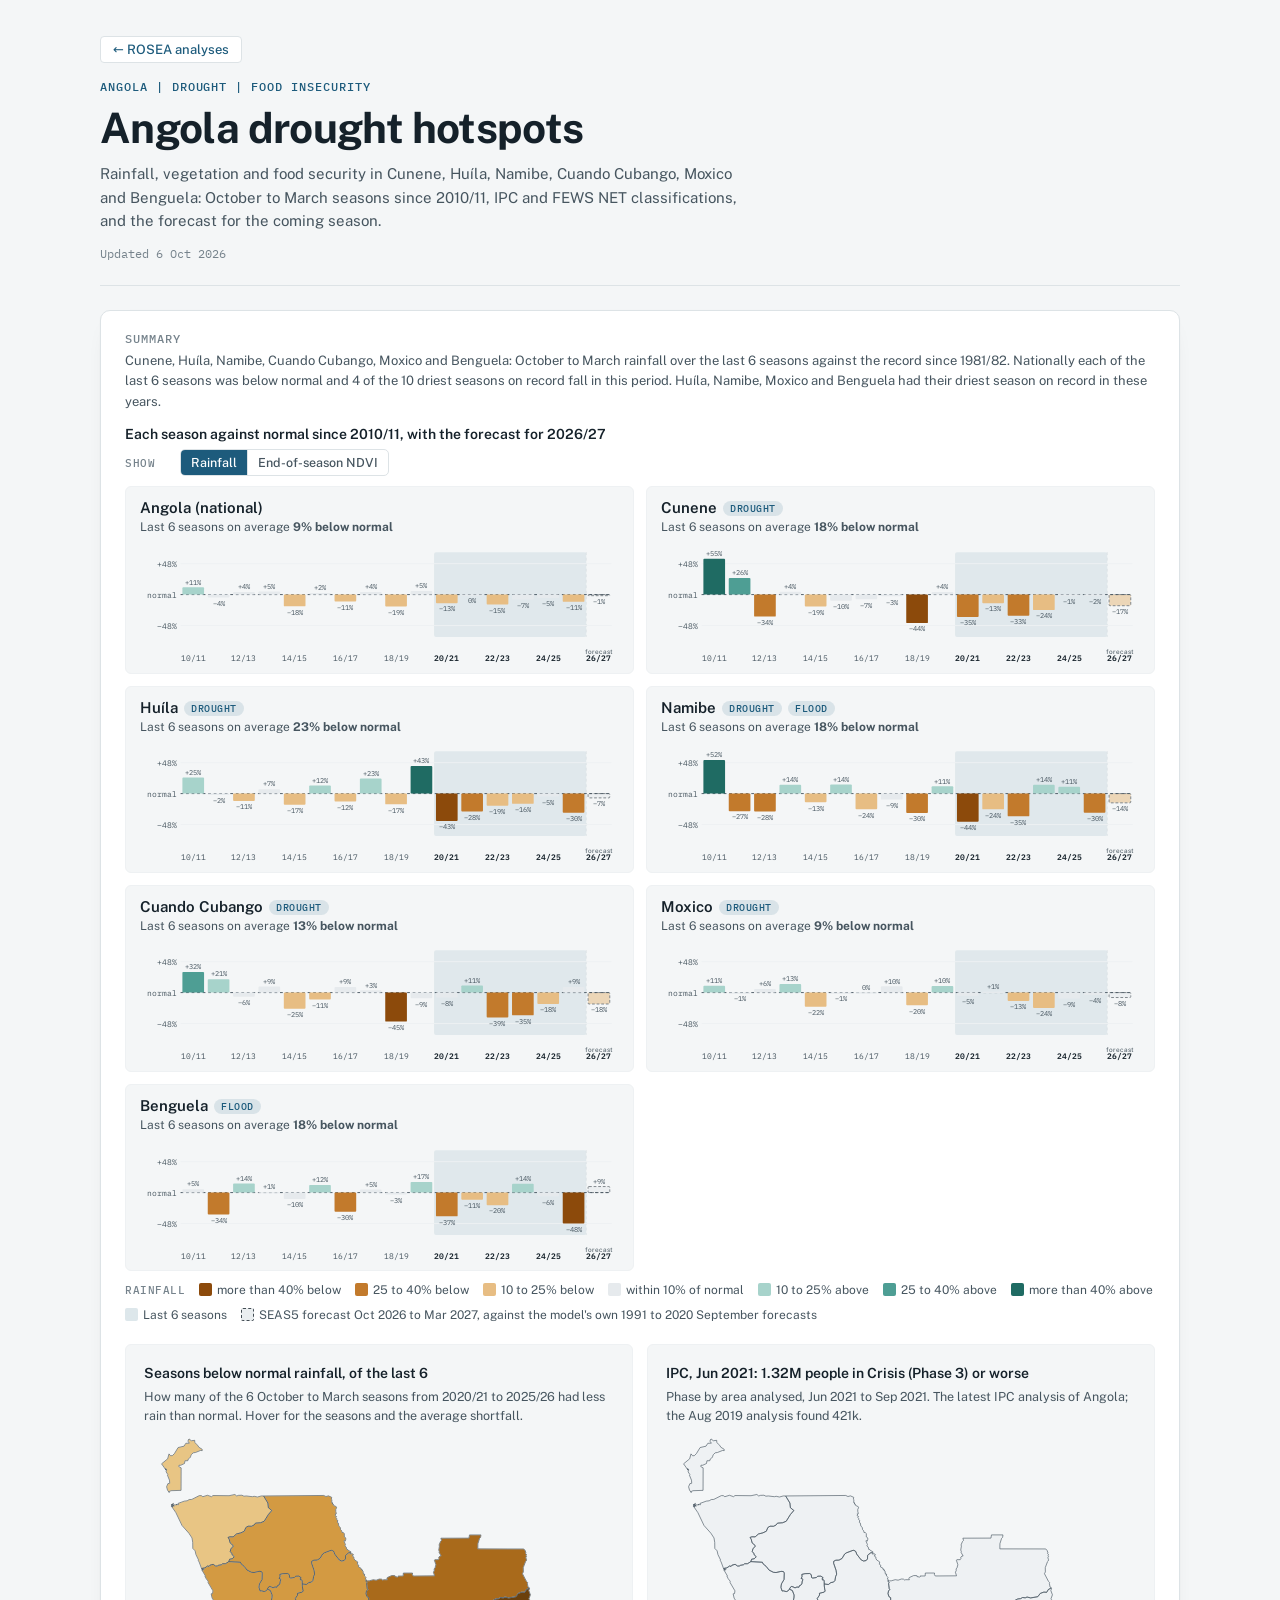
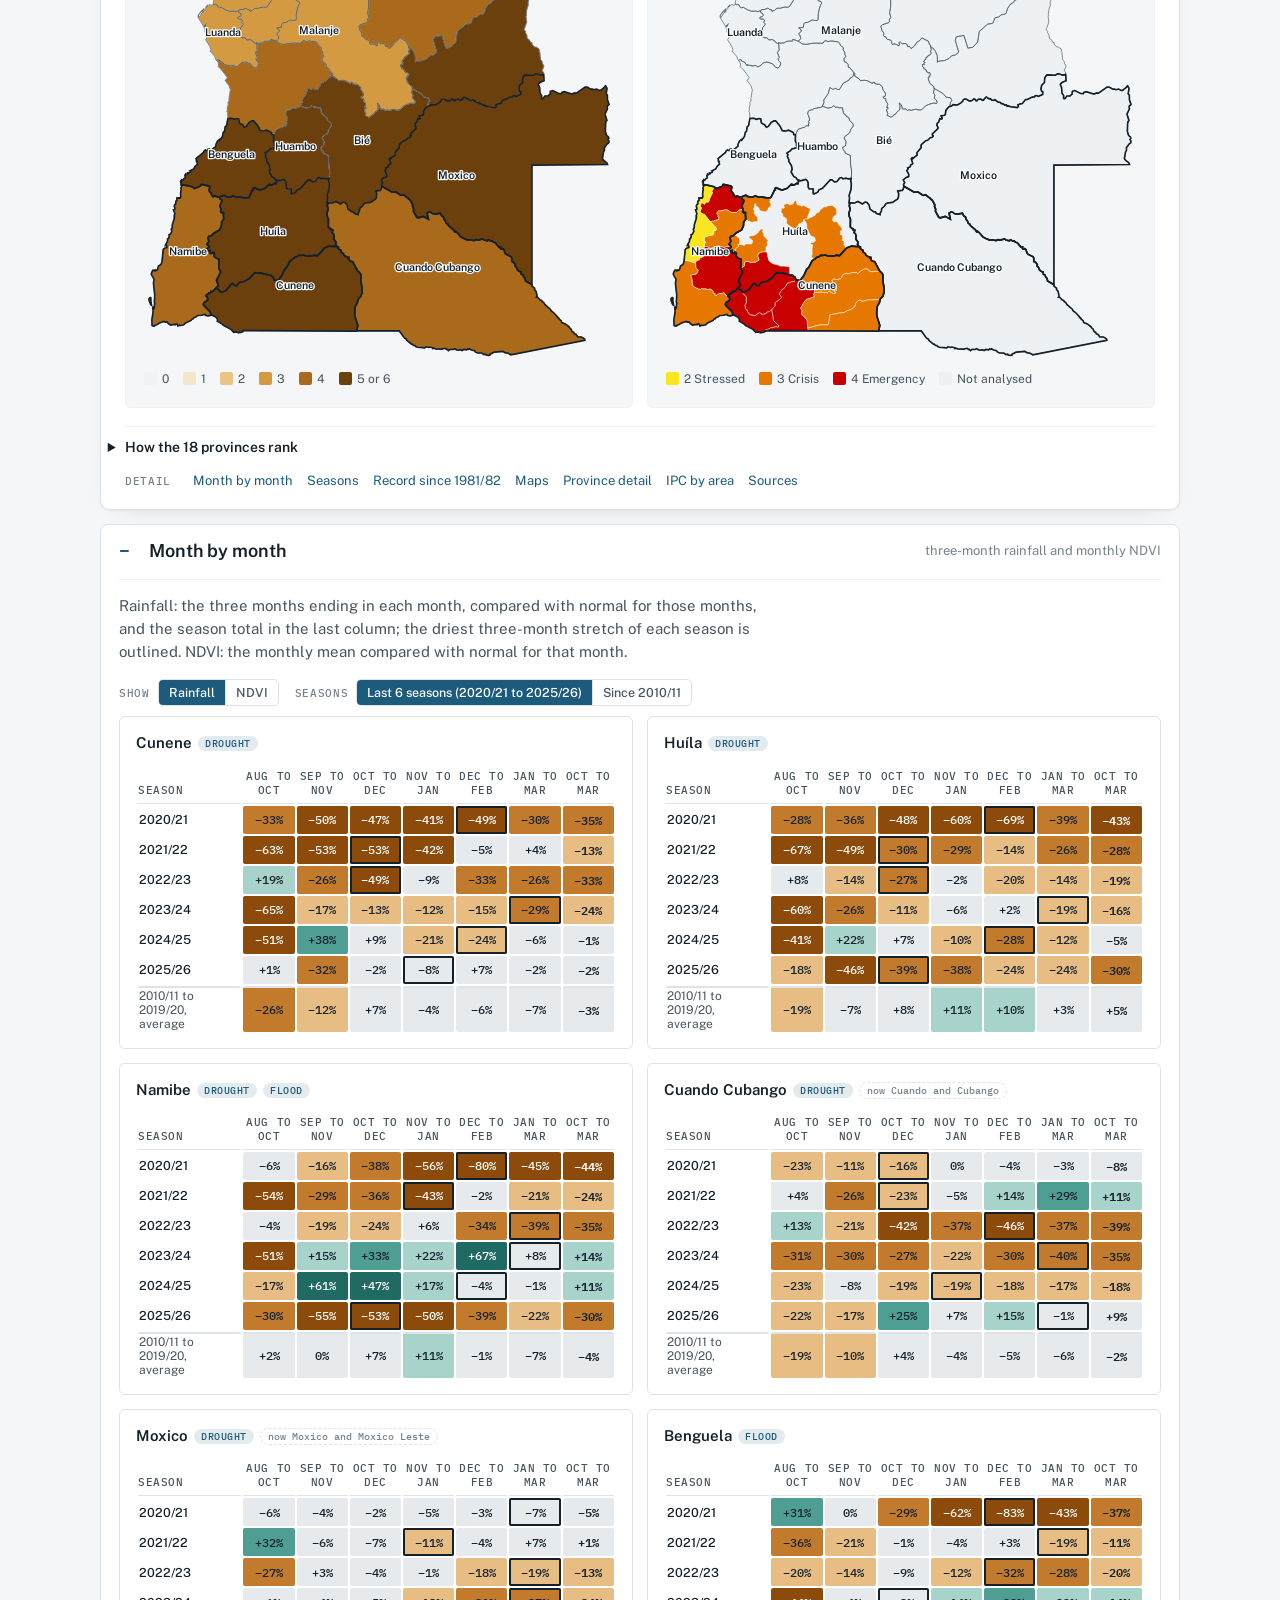
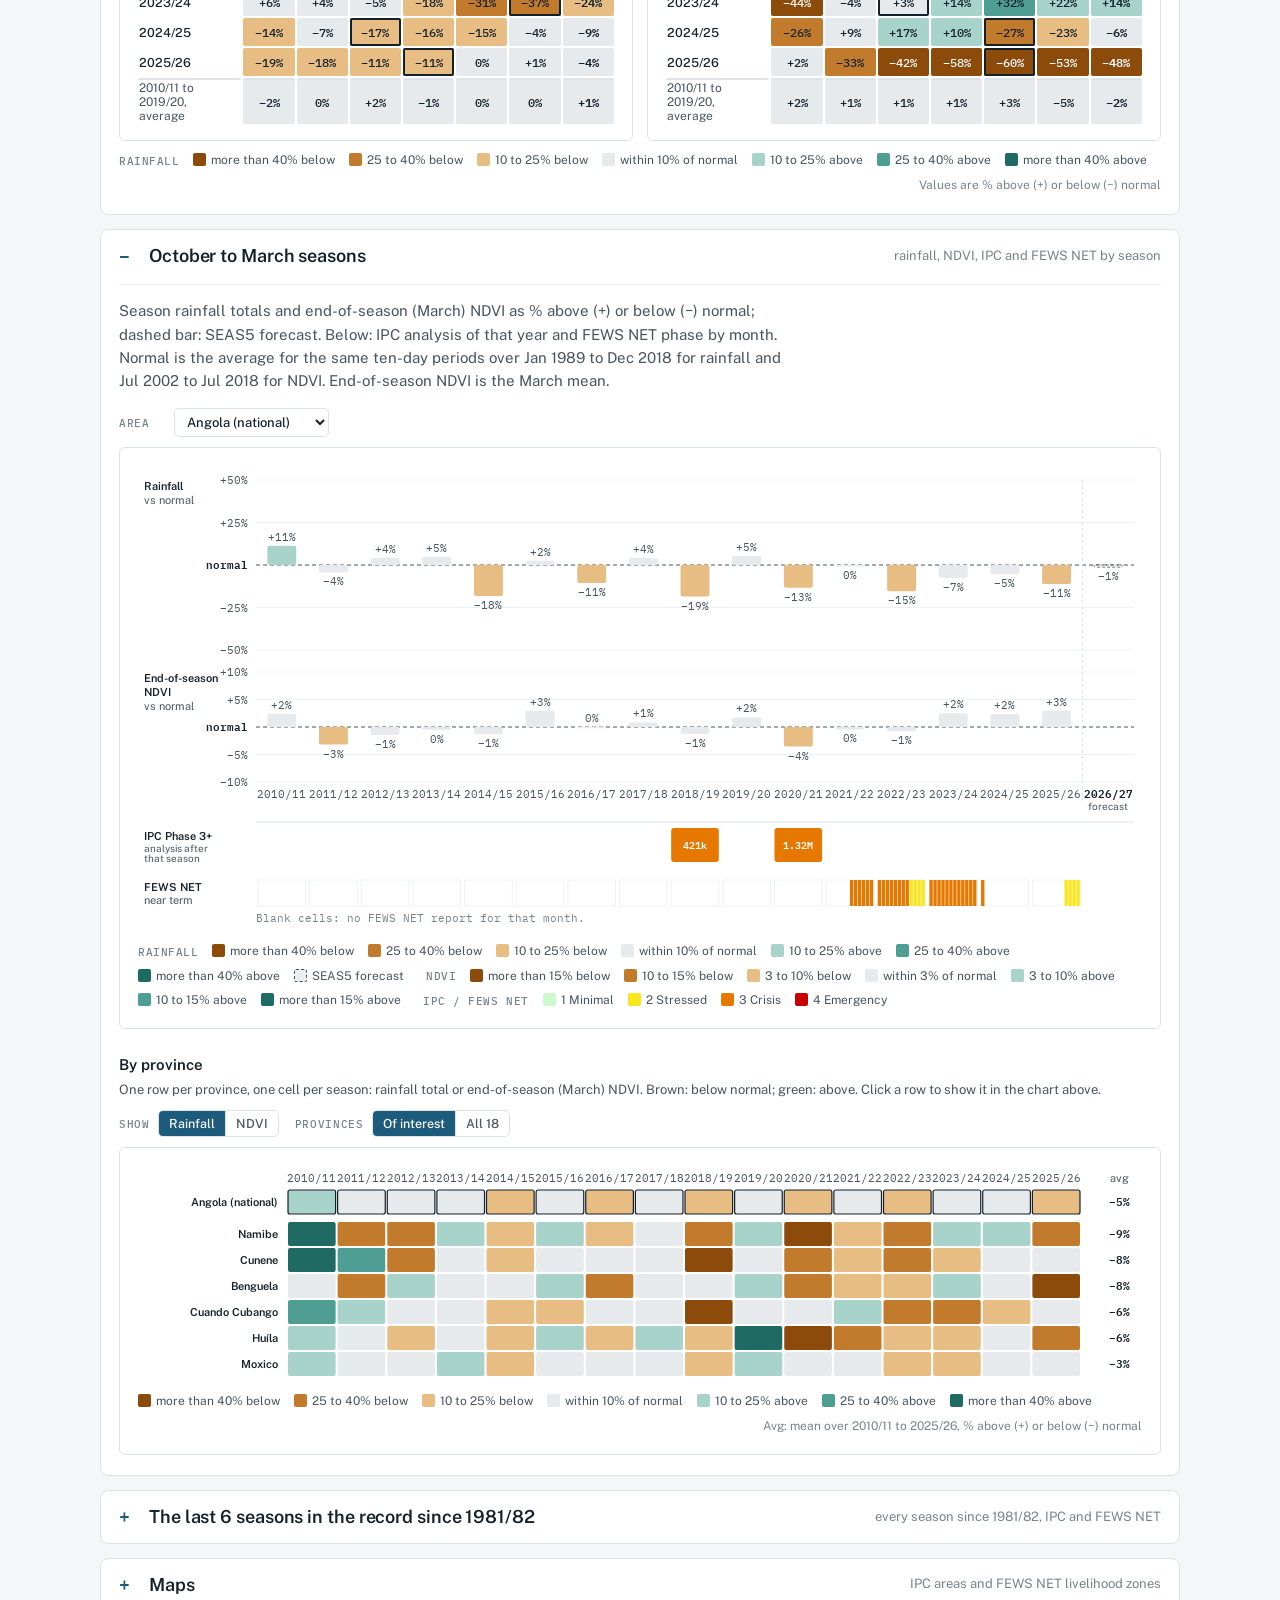
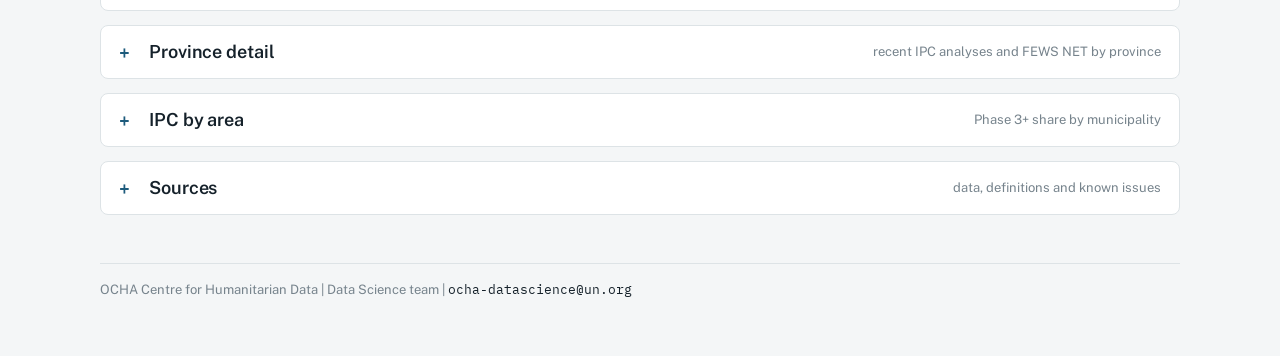
==== drought/ago/ago_hotspots.html @ beb900c0 "Hotspot pages: left summary map counts seasons below normal in the last six Co-Authored-By: Claude F" ====
<!doctype html>
<html lang="en">
<head>
<meta charset="utf-8">
<meta name="viewport" content="width=device-width, initial-scale=1, viewport-fit=cover">
<title>Angola Drought Hotspots</title>
<link rel="preconnect" href="https://fonts.googleapis.com">
<link rel="stylesheet" href="https://fonts.googleapis.com/css2?family=Public+Sans:wght@400;500;600;700&family=IBM+Plex+Mono:wght@400;500&display=swap">
<style>
:root{
  color-scheme:light;
  --bg:#F4F6F7; --surface:#FFFFFF; --ink:#15212A; --ink2:#46555F; --muted:#76838C; --rule:#DDE3E6; --rule2:#EEF1F3;
  --accent:#1D5B7C; --none:#E6EAED; --land:#EEF1F3; --border:#FFFFFF;
  --s0:#F0F2F3; --s1:#F4E6C8; --s2:#E8C584; --s3:#D39A42; --s4:#A96A1B; --s5:#6B400C;
  --p1:#CDFACD; --p2:#FAE61E; --p3:#E67800; --p4:#C80000; --p5:#640000;
  --d0:#8C4A0B; --d1:#C27A2C; --d2:#E7BD83; --d3:#E6EAED; --d4:#A7D3CB; --d5:#4E9E94; --d6:#1F6B63;
  --sans:"Public Sans",system-ui,-apple-system,"Segoe UI",sans-serif;
  --mono:"IBM Plex Mono",ui-monospace,Consolas,monospace;
}
@media (prefers-color-scheme:dark){:root:not([data-theme="light"]){color-scheme:dark;
  --bg:#11171B; --surface:#182026; --ink:#E6ECEF; --ink2:#AAB6BD; --muted:#7F8C94; --rule:#2B353B; --rule2:#222B31;
  --accent:#7DB6D6; --none:#273137; --land:#222B31; --border:#11171B;
  --s0:#1F272C; --s1:#453620; --s2:#735522; --s3:#A2742C; --s4:#D09B4A; --s5:#F3CB88;
  --p1:#9FD89F; --p2:#E8D31A; --p3:#E67800; --p4:#E03A3A; --p5:#A33333;
  --d0:#E8A456; --d1:#B67B33; --d2:#6F5329; --d3:#2A343A; --d4:#2E5B55; --d5:#3E8A7F; --d6:#83CBBF;}}
:root[data-theme="dark"]{color-scheme:dark;
  --bg:#11171B; --surface:#182026; --ink:#E6ECEF; --ink2:#AAB6BD; --muted:#7F8C94; --rule:#2B353B; --rule2:#222B31;
  --accent:#7DB6D6; --none:#273137; --land:#222B31; --border:#11171B;
  --s0:#1F272C; --s1:#453620; --s2:#735522; --s3:#A2742C; --s4:#D09B4A; --s5:#F3CB88;
  --p1:#9FD89F; --p2:#E8D31A; --p3:#E67800; --p4:#E03A3A; --p5:#A33333;
  --d0:#E8A456; --d1:#B67B33; --d2:#6F5329; --d3:#2A343A; --d4:#2E5B55; --d5:#3E8A7F; --d6:#83CBBF;}
*{box-sizing:border-box}
[hidden]{display:none !important}
body{margin:0;background:var(--bg);color:var(--ink);font-family:var(--sans);font-size:15px;line-height:1.55}
.wrap{max-width:1120px;margin:0 auto;padding-inline:20px;padding-block:36px 56px}
header{padding-bottom:22px;border-bottom:1px solid var(--rule)}
.eyebrow{font:500 12px/1 var(--mono);letter-spacing:.08em;text-transform:uppercase;color:var(--accent)}
h1{font-size:clamp(28px,5vw,42px);line-height:1.08;margin:12px 0;font-weight:700;letter-spacing:-.015em;text-wrap:balance}
.lede{color:var(--ink2);max-width:72ch;margin:0}
.meta{font:12px/1.6 var(--mono);color:var(--muted);margin-top:12px}
section{margin-top:46px}
h2{font-size:21px;margin:0 0 6px;font-weight:600;letter-spacing:-.005em;text-wrap:balance}
h3{font-size:15px;margin:0 0 4px;font-weight:600}
.sub{color:var(--ink2);max-width:74ch;margin:0 0 16px}
.small{font-size:13px;color:var(--ink2)}
.glance{background:var(--surface);border:1px solid var(--rule);border-radius:10px;padding:22px 24px 18px;margin-top:24px;box-shadow:0 1px 2px rgba(0,0,0,.04),0 8px 24px -18px rgba(0,0,0,.25)}
.glance h2{font-size:13px;margin:0 0 6px;font:500 12px/1 var(--mono);letter-spacing:.08em;text-transform:uppercase;color:var(--muted)}
.glance h3{font-size:14px;margin:0 0 4px}
.tag{display:inline-block;font:500 9.5px var(--mono);letter-spacing:.06em;text-transform:uppercase;color:var(--ink2);background:var(--rule2);border:0;border-radius:999px;padding:1px 7px;margin-left:6px;vertical-align:1px}
.tag.hz{color:var(--accent);background:color-mix(in srgb,var(--accent) 12%,transparent)}
.tag.now{text-transform:none;letter-spacing:0;color:var(--muted);background:transparent;border:1px dashed var(--rule)}
table.hot{min-width:720px}
.hot th{max-width:120px}
.hot th.pv{white-space:nowrap}
.hot td.rk{font-weight:600;color:var(--ink)}
.hot tr.more{display:none}.hot.all tr.more{display:table-row}
.linkbtn{font:500 13px var(--sans);color:var(--accent);background:none;border:0;padding:0;cursor:pointer;text-decoration:underline}
.glance .panel{background:var(--bg);border-color:var(--rule2)}
.glance dl{display:grid;grid-template-columns:max-content 1fr;gap:6px 14px;margin:0;font-size:14px}
.glance dt{font:500 11px var(--mono);letter-spacing:.06em;text-transform:uppercase;color:var(--muted);padding-top:3px}
.glance dd{margin:0}
.nav{display:flex;flex-wrap:wrap;gap:6px 14px;margin-top:16px;font-size:13px;align-items:center}
.nav a{color:var(--accent);text-decoration:none}.nav a:hover{text-decoration:underline}
.panel{background:var(--surface);border:1px solid var(--rule);border-radius:6px;padding:18px}
.scroll{overflow-x:auto}
svg{display:block}
svg text{font-family:var(--sans);fill:var(--ink2);font-size:11px}
svg .mono{font-family:var(--mono);font-size:10.5px}
svg .strong{fill:var(--ink);font-weight:600}
.maps{display:grid;grid-template-columns:repeat(auto-fit,minmax(300px,1fr));gap:14px}
.map h3{margin-bottom:2px}
.map .desc{font-size:12.5px;color:var(--ink2);margin:0 0 8px;min-height:2.6em}
.map svg{width:100%;height:auto}
.map .lbl{font:600 13px var(--sans);fill:var(--ink);paint-order:stroke;stroke:var(--surface);stroke-width:3px;stroke-linejoin:round;pointer-events:none}
.map path.u{stroke:var(--border);stroke-width:.6}
.map path.a1{fill:none;stroke:var(--ink2);stroke-width:1.1;pointer-events:none;opacity:.7}
.map path.a1.fo{stroke:var(--ink);stroke-width:2;opacity:1}
.map path.u:hover{stroke:var(--ink);stroke-width:1.6}
.controls{display:flex;flex-wrap:wrap;gap:8px 16px;margin-bottom:10px;align-items:center}
.seg{display:inline-flex;flex-wrap:wrap;border:1px solid var(--rule);border-radius:5px;overflow:hidden;background:var(--surface)}
.seg button{font:500 12.5px var(--sans);background:transparent;color:var(--ink2);border:0;padding:5px 10px;cursor:pointer}
.seg button+button{border-left:1px solid var(--rule)}
.seg button[aria-pressed="true"]{background:var(--accent);color:var(--surface)}
.seg button:disabled{color:var(--muted);cursor:not-allowed;opacity:.6}
.seg button:focus-visible{outline:2px solid var(--accent);outline-offset:2px}
.clabel{font:500 11px var(--mono);letter-spacing:.06em;text-transform:uppercase;color:var(--muted);margin-right:8px}
select{font:500 13px var(--sans);color:var(--ink);background:var(--surface);border:1px solid var(--rule);border-radius:5px;padding:5px 8px}
select:focus-visible{outline:2px solid var(--accent);outline-offset:2px}
.legend{display:flex;flex-wrap:wrap;gap:6px 14px;font-size:12px;color:var(--ink2);margin-top:10px;align-items:center}
.legend i{display:inline-block;width:13px;height:13px;border-radius:2px;vertical-align:-2px;margin-right:5px}
.legend .grp{font:500 11px var(--mono);letter-spacing:.05em;text-transform:uppercase;color:var(--muted)}
.hatch{background:repeating-linear-gradient(135deg,var(--surface) 0 3px,var(--rule) 3px 5px);border:1px solid var(--rule)}
#tip{position:fixed;pointer-events:none;background:var(--ink);color:var(--bg);font-size:12px;padding:7px 10px;border-radius:4px;max-width:300px;line-height:1.45;z-index:9;box-shadow:0 4px 14px rgba(0,0,0,.18)}
table.mx{border-collapse:separate;border-spacing:2px;min-width:720px;width:100%}
.mx th{font:500 11px/1.3 var(--sans);color:var(--muted);text-align:center;padding:4px 2px;vertical-align:bottom}
.mx thead tr:first-child th{font:500 10.5px var(--mono);letter-spacing:.05em;text-transform:uppercase;color:var(--ink2);border-bottom:1px solid var(--rule);padding-bottom:6px}
.mx th.pv{text-align:left;padding-left:0}
.mx td{height:28px;text-align:center;border-radius:2px;font:500 11.5px var(--mono);font-variant-numeric:tabular-nums}
.mx td.pv{text-align:left;font:500 13px var(--sans);color:var(--ink);padding-right:10px;white-space:nowrap}
.mx td.na{background:repeating-linear-gradient(135deg,transparent 0 4px,var(--rule2) 4px 6px);color:var(--muted);font-weight:400}
.mx td.gap{width:8px}
.mx tbody tr:hover td.pv{color:var(--accent)}
.mgrid{display:grid;grid-template-columns:repeat(auto-fit,minmax(min(100%,460px),1fr));gap:14px}
.mgrid .panel{padding:14px 16px}
.mgrid h3{margin-bottom:8px}
table.mo{min-width:0;width:100%;border-spacing:2px}
.mo td.pv{font-size:12.5px;padding-right:6px}
.mo td.tot{font-weight:600}
.mo tr.ref td{border-top:2px solid var(--rule)}
.mo tr.ref td.pv{color:var(--ink2);font-weight:400;font-size:12px;white-space:normal}
.mo td.hd{text-align:left;color:var(--muted);font:500 10.5px var(--mono);letter-spacing:.05em;text-transform:uppercase;height:auto;padding-top:6px}
.mline{font-size:13px;color:var(--ink2);margin:8px 0 0}
.minis{display:grid;grid-template-columns:repeat(auto-fit,minmax(min(100%,440px),1fr));gap:12px}
.mini{background:var(--bg);border:1px solid var(--rule2);border-radius:6px;padding:12px 14px 8px}
.mini h4{margin:0;font:600 15px var(--sans);color:var(--ink)}
.mini .sub2{font-size:12px;color:var(--ink2);margin:2px 0 6px}
.mini svg{width:100%;height:auto}
details.sec{margin-top:14px;border:1px solid var(--rule);border-radius:8px;padding:12px 18px;background:var(--surface)}
details.sec[open]{padding-bottom:20px}
details.sec>summary{list-style:none;cursor:pointer;display:flex;align-items:center;gap:12px}details.sec>summary:hover h2{color:var(--accent)}
details.sec>summary::-webkit-details-marker{display:none}
details.sec>summary::before{content:'+';font:500 18px var(--mono);color:var(--accent);width:18px}
details.sec[open]>summary::before{content:'−'}
details.sec>summary h2{margin:0;font-size:18px}
details.sec>summary .hint{font-size:13px;color:var(--muted);margin-left:auto}
details.sec>.body{margin-top:14px;border-top:1px solid var(--rule2);padding-top:14px}
details.rank{margin-top:18px;border-top:1px solid var(--rule2);padding-top:12px}details.rank summary{cursor:pointer;font:600 14px var(--sans)}details.rank summary:hover{color:var(--accent)}
.panel .desc{font-size:12.5px;color:var(--ink2);margin:0 0 8px}
.ipc{display:grid;gap:22px}
details summary{cursor:pointer;list-style-position:outside}
.ipc h4{font:600 12px var(--mono);letter-spacing:.06em;text-transform:uppercase;color:var(--ink2);margin:0 0 8px}
.brow{display:grid;grid-template-columns:minmax(120px,210px) 1fr 150px;gap:12px;align-items:center;min-height:26px}
.brow .lab{font-size:13px;color:var(--ink)}
.brow .lab small{color:var(--muted);font-size:11.5px}
.track{position:relative;height:16px;background:var(--rule2);border-radius:2px}
.f3{position:absolute;left:0;top:0;bottom:0;background:var(--p3);border-radius:2px 0 0 2px}
.f4{position:absolute;left:0;top:0;bottom:0;background:var(--p4);border-radius:2px 0 0 2px}
.proj{position:absolute;top:-4px;bottom:-4px;width:2px;background:var(--ink)}
.bval{font:12px var(--mono);color:var(--ink2);white-space:nowrap;display:flex;gap:8px;align-items:center}
.bval b{color:var(--ink);font-weight:500}
.chip{display:inline-block;min-width:18px;text-align:center;border-radius:3px;font:600 11px var(--mono);padding:1px 4px}
.axis{display:grid;grid-template-columns:minmax(120px,210px) 1fr 150px;gap:12px;font:10.5px var(--mono);color:var(--muted)}
.axis div:nth-child(2){display:flex;justify-content:space-between}
ul.notes{padding-left:18px;margin:0;color:var(--ink2);max-width:80ch}
ul.notes li{margin-bottom:8px}
code{font-family:var(--mono);font-size:12.5px}
.home{display:inline-block;margin:0 0 18px;padding:6px 12px;font:500 13px/1 var(--sans);color:var(--accent);background:var(--surface);border:1px solid var(--rule);border-radius:4px;text-decoration:none}
.home:hover{background:var(--rule2)}
footer{margin-top:48px;padding-top:16px;border-top:1px solid var(--rule);font-size:13px;color:var(--muted)}
.email{font-family:var(--mono);color:var(--ink);user-select:all}
@media (max-width:640px){.brow,.axis{grid-template-columns:96px 1fr 104px;gap:8px}.bval{font-size:11px}}
</style>
</head>
<body>
<div class="wrap">
<a class="home" href="../">← ROSEA analyses</a>
<header>
  <div class="eyebrow" id="eyebrow"></div>
  <h1 id="title"></h1>
  <p class="lede" id="lede"></p>
  <div class="meta" id="meta"></div>
</header>

<section class="glance" aria-labelledby="h-glance">
  <h2 id="h-glance">Summary</h2>
  <p class="small" id="k-lead" style="margin:0 0 12px"></p>
  <div id="kminis-wrap" hidden>
    <h3 id="kminis-h"></h3>
    <div class="controls"><span class="clabel">Show</span><span class="seg" id="kv"><button type="button" id="kv-r" data-v="rain" aria-pressed="true">Rainfall</button><button type="button" id="kv-n" data-v="ndvi" aria-pressed="false">End-of-season NDVI</button></span></div>
    <div class="minis" id="kminis"></div>
    <div class="legend" id="kminis-lg"></div>
  </div>
  <div class="maps" id="kmaps" hidden style="margin-top:20px">
    <div class="panel map"><h3 id="m-rk-h"></h3><p class="desc" id="m-rk-d"></p><div id="map-rk"></div><div class="legend" id="lg-rk"></div></div>
    <div class="panel map"><h3 id="m-ipc2-h"></h3><p class="desc" id="m-ipc2-d"></p><div id="map-ipc2"></div><div class="legend" id="lg-ipc2"></div></div>
  </div>
  <details class="rank" id="rank-box">
    <summary id="hot-h">How the provinces rank</summary>
    <p class="small" id="hot-lead" style="margin:8px 0 8px"></p>
    <div class="scroll"><table class="mx hot" id="hot"></table></div>
    <p class="small" id="hot-note" style="margin:8px 0 0"></p>
    <h3 style="margin-top:16px">Latest</h3>
    <dl id="now"></dl>
  </details>
  <nav class="nav" aria-label="Sections" id="nav"></nav>
</section>

<details class="sec" id="s-month" hidden open>
  <summary><h2 id="h-month">Month by month</h2><span class="hint">three-month rainfall and monthly NDVI</span></summary>
  <div class="body">
  <p class="sub" id="month-sub"></p>
  <div class="controls">
    <div><span class="clabel">Show</span><span class="seg" id="mv"><button type="button" id="mv-r" data-v="rain" aria-pressed="true">Rainfall</button><button type="button" id="mv-n" data-v="ndvi" aria-pressed="false">NDVI</button></span></div>
    <div><span class="clabel">Seasons</span><span class="seg" id="mw"><button type="button" id="mw-rec" data-v="rec" aria-pressed="true"></button><button type="button" id="mw-all" data-v="all" aria-pressed="false"></button></span></div>
  </div>
  <div class="mgrid" id="mgrid"></div>
  <div class="legend" id="mlegend"></div>
  </div>
</details>

<details class="sec" id="d-rain" open>
  <summary><h2 id="h-rain">October to March seasons</h2><span class="hint">rainfall, NDVI, IPC and FEWS NET by season</span></summary>
  <div class="body">
  <p class="sub" id="rain-sub"></p>
  <div class="controls"><label class="clabel" for="rarea">Area</label><select id="rarea"></select></div>
  <div class="panel scroll"><div id="rchart"></div><div class="legend" id="rlegend"></div></div>
  <h3 style="margin-top:24px">By province</h3>
  <p class="small" style="margin:0 0 10px">One row per province, one cell per season: rainfall total or end-of-season (March) NDVI. Brown: below normal; green: above. Click a row to show it in the chart above.</p>
  <div class="controls"><div><span class="clabel">Show</span><span class="seg" id="rds"><button type="button" id="rds-r" data-v="rain" aria-pressed="true">Rainfall</button><button type="button" id="rds-n" data-v="ndvi" aria-pressed="false">NDVI</button></span></div><div id="rpv-wrap" hidden><span class="clabel">Provinces</span><span class="seg" id="rpv"><button type="button" id="rpv-f" data-v="focus" aria-pressed="true">Of interest</button><button type="button" id="rpv-a" data-v="all" aria-pressed="false"></button></span></div></div>
  <div class="panel scroll"><div id="rheat"></div><div class="legend" id="rhlegend"></div></div>
  </div>
</details>

<details class="sec" id="s-six" hidden>
  <summary><h2 id="h-six"></h2><span class="hint">every season since 1981/82, IPC and FEWS NET</span></summary>
  <div class="body">
  <p class="sub" id="six-sub"></p>
  <h3 id="six-h"></h3>
  <div class="panel scroll"><div id="record"></div><div class="legend" id="rlg"></div></div>
  <div class="maps" style="margin-top:14px">
    <div class="panel"><h3 id="ipc-c-h">IPC</h3><p class="desc" id="ipc-c-d"></p><div class="scroll" id="ipcchart"></div></div>
    <div class="panel"><h3>FEWS NET</h3><p class="desc" id="fews-c-d"></p><div class="scroll" id="fewschart"></div><div class="legend" id="lg-fc"></div></div>
  </div>
  </div>
</details>

<details class="sec" id="d-where">
  <summary><h2 id="h-where">Maps</h2><span class="hint">IPC areas and FEWS NET livelihood zones</span></summary>
  <div class="body">
  <div class="maps">
    <div class="panel map">
      <h3>IPC area classification</h3>
      <p class="desc">IPC phase by area analysed. Grey areas were not analysed.</p>
      <div class="controls"><select id="m-ipc-round" aria-label="IPC analysis"></select><span class="seg" id="m-ipc-per"><button type="button" id="m-ipc-c" data-v="C" aria-pressed="true">Current</button><button type="button" id="m-ipc-p" data-v="P" aria-pressed="false">Projection</button></span></div>
      <div id="map-ipc"></div><div class="legend" id="lg-ipc"></div>
    </div>
    <div class="panel map">
      <h3>FEWS NET livelihood zones</h3>
      <p class="desc">FEWS NET phase by livelihood zone, current and projected.</p>
      <div class="controls"><span class="seg" id="m-fews"></span></div>
      <div id="map-fews"></div><div class="legend" id="lg-fews"></div>
    </div>
  </div>
  <p class="small" id="map-note" style="margin-top:10px"></p>
  </div>
</details>

<details class="sec" id="d-mx">
  <summary><h2 id="h-mx">Province detail</h2><span class="hint">recent IPC analyses and FEWS NET by province</span></summary>
  <div class="body">
  <p class="sub">Share in Phase 3+ in the recent IPC analyses, and the current and projected FEWS NET phase, by province.</p>
  <div class="panel scroll"><table class="mx" id="mx"></table>
    <div class="legend"><span class="grp">IPC share</span><span id="mxseq" style="display:contents"></span>
      <span class="grp" style="margin-left:6px">Phase</span><span id="mxph" style="display:contents"></span>
      <span><i class="hatch"></i>Not analysed</span></div>
  </div>
  <p class="small" style="margin-top:10px" id="mx-note"></p>
  </div>
</details>

<details class="sec" id="d-ipc">
  <summary><h2 id="h-ipc">IPC by area</h2><span class="hint">Phase 3+ share by municipality</span></summary>
  <div class="body">
  <p class="sub">Share of the population in Crisis (Phase 3) or worse by area: bar for the current period (Emergency in red), tick for the projection.</p>
  <div class="controls"><label class="clabel" for="ipcr">Analysis</label><select id="ipcr"></select></div>
  <div class="panel"><div class="ipc" id="ipc"></div></div>
  </div>
</details>

<details class="sec" id="d-src">
  <summary><h2 id="h-src">Sources</h2><span class="hint">data, definitions and known issues</span></summary>
  <div class="body"><ul class="notes" id="src"></ul></div>
</details>

<footer>OCHA Centre for Humanitarian Data | Data Science team | <span class="email">ocha-datascience@un.org</span></footer>
</div>
<div id="tip" hidden></div>

<script>
const D={"country":{"iso3":"AGO","name":"Angola","capital":"Luanda"},"built":"2026-10-06","provinces":["Bengo","Benguela","Bié","Cabinda","Cuando Cubango","Cuanza Norte","Cuanza Sul","Cunene","Huambo","Huíla","Luanda","Lunda Norte","Lunda Sul","Malanje","Moxico","Namibe","Uíge","Zaire"],"first_season":2010,"focus":{"Cunene":["drought"],"Huíla":["drought"],"Namibe":["drought","flood"],"Cuando Cubango":["drought"],"Moxico":["drought"],"Benguela":["flood"]},"renamed":{"Cuando Cubango":["Cuando","Cubango"],"Moxico":["Moxico","Moxico Leste"],"Luanda":["Luanda","Icolo e Bengo"]},"maps":{"w":560,"h":628.6,"outline":"M1.6 558.1L2.4 558.7L2.2 561.6L3.2 567.5L2.0 566.3L0.1 561.2L0.1 559.4L1.6 558.1ZM30.4 460.8L30.4 461.0L30.3 461.0L30.4 460.8ZM38.5 417.6L38.5 417.5L38.6 417.5L38.5 417.6ZM39.5 416.0L39.4 416.0L39.5 415.9L39.5 416.0ZM58.4 393.7L58.5 393.8L58.4 393.8L58.4 393.7ZM57.8 392.0L57.8 392.1L57.8 392.0L57.8 392.0ZM57.7 391.7L57.8 391.8L57.8 392.0L57.7 391.7ZM63.1 213.7L63.1 213.8L63.1 213.8L63.1 213.7ZM60.8 213.8L61.2 213.7L61.0 213.9L60.8 213.8ZM62.5 212.1L62.7 212.3L62.5 212.2L62.5 212.1ZM66.4 206.7L67.4 206.8L66.5 207.0L66.5 207.7L65.5 208.1L61.2 213.0L62.2 211.0L66.4 206.7ZM28.2 81.6L28.5 82.3L27.9 82.2L27.8 82.3L28.2 81.6ZM29.9 78.5L29.4 79.8L28.3 79.7L27.9 80.0L27.5 79.9L27.5 80.3L28.9 80.0L28.8 80.4L28.5 80.5L28.4 80.9L29.3 80.1L29.1 81.4L28.2 81.5L27.5 81.9L27.4 79.9L29.9 78.5ZM55.3 1.7L55.8 4.4L59.4 7.8L60.7 10.1L64.8 12.6L64.9 14.2L62.7 14.1L56.6 16.5L53.9 16.9L51.7 19.0L50.7 21.1L51.1 21.8L47.9 24.4L47.3 26.5L43.8 26.6L43.3 29.9L38.8 32.0L36.6 32.0L36.2 33.1L36.9 34.2L39.2 35.2L39.1 62.6L26.9 63.0L24.3 64.2L24.8 65.3L24.7 65.3L22.6 62.3L21.5 58.2L23.2 54.2L24.5 54.5L25.3 53.9L25.0 50.2L22.5 44.0L23.0 43.3L20.9 40.0L21.4 38.8L20.6 37.5L21.6 37.6L21.3 36.7L19.9 36.1L19.8 36.4L20.4 36.7L20.3 37.2L20.8 37.8L20.8 38.0L15.4 30.3L22.8 24.2L24.4 18.2L26.4 20.5L28.6 20.3L31.1 17.7L35.8 10.3L42.7 8.8L44.9 5.3L49.2 5.2L47.6 2.5L48.5 0.2L50.2 0.5L51.6 2.2L55.3 1.7ZM108.7 68.7L113.2 68.5L115.6 69.7L118.5 69.4L125.9 70.3L128.1 69.8L132.0 70.7L136.7 69.4L148.6 69.0L188.9 69.4L211.9 68.6L214.1 69.9L218.5 69.3L222.1 70.7L222.5 72.2L222.0 73.7L222.8 74.3L222.4 77.5L224.0 78.0L222.8 78.8L224.6 79.4L224.5 80.7L226.5 81.3L228.4 83.8L227.4 85.7L228.0 91.2L226.4 91.4L227.1 92.2L226.7 93.7L228.4 94.4L227.5 95.4L228.5 96.6L228.2 97.9L229.8 99.1L229.3 101.5L230.4 102.2L231.2 106.2L232.9 107.7L233.2 110.3L234.7 111.9L234.9 113.8L237.7 114.9L237.8 119.3L239.3 120.2L239.7 121.9L239.1 124.3L237.8 123.6L237.3 124.2L239.2 128.7L238.4 130.2L240.0 131.4L240.8 134.6L241.9 134.5L244.0 136.6L245.5 136.8L245.5 140.3L246.5 140.4L247.1 139.5L248.9 140.7L247.6 142.7L249.5 143.8L249.4 145.3L250.5 147.4L254.3 150.1L253.6 152.5L255.5 153.8L255.0 155.7L258.0 157.3L258.0 158.6L259.1 158.7L258.7 159.5L260.0 159.6L259.7 160.8L261.0 161.5L260.5 163.5L261.8 164.3L261.6 165.0L262.5 164.6L262.3 166.8L264.5 168.8L263.8 169.0L263.3 170.6L265.8 172.7L268.1 172.7L273.0 171.3L276.5 171.9L280.4 170.5L282.9 170.6L284.8 172.0L285.6 171.3L290.2 171.4L289.6 169.9L290.1 168.7L295.4 166.3L298.9 166.3L299.5 166.5L299.4 167.5L302.6 168.1L303.6 167.4L303.3 166.8L309.4 166.8L309.6 163.2L320.8 163.2L320.7 165.2L321.7 166.8L347.6 166.6L346.2 162.2L347.2 160.4L347.1 158.2L348.2 156.8L349.2 153.1L347.4 147.6L347.9 147.0L352.1 146.9L353.0 145.3L352.7 143.9L354.3 142.6L355.6 142.5L353.0 137.8L353.4 137.2L352.7 135.2L353.5 130.4L353.1 129.0L354.8 124.9L356.1 123.5L355.3 120.8L389.5 120.7L390.1 116.8L404.1 116.8L403.7 119.7L402.4 121.1L400.4 127.5L400.3 133.8L456.2 133.9L457.9 135.9L458.8 138.6L458.3 139.4L459.6 141.2L458.7 144.7L459.4 147.1L455.6 156.6L455.7 161.9L454.6 164.0L456.5 168.2L461.1 175.2L460.6 175.9L461.4 180.2L463.2 181.7L462.4 184.5L464.3 189.7L462.6 194.4L463.2 195.1L462.2 196.6L461.8 202.1L459.8 208.6L459.3 213.9L459.9 215.2L459.0 216.5L459.8 223.9L456.7 232.1L458.6 234.2L458.4 235.7L460.1 238.8L460.5 242.8L463.1 244.4L465.0 248.0L466.2 247.4L466.6 250.3L469.4 253.2L471.3 253.1L474.7 255.4L475.5 258.2L475.0 258.7L475.9 259.8L476.7 268.4L478.7 270.8L478.8 272.7L480.9 276.5L478.6 282.5L480.4 283.8L480.2 289.9L481.1 293.6L479.7 295.2L476.5 296.2L474.2 298.0L473.9 299.0L475.4 302.3L476.0 309.6L478.2 313.2L477.9 315.5L479.2 316.3L481.7 313.0L485.8 312.8L488.4 310.3L488.5 307.2L491.4 306.2L498.7 309.8L501.9 309.9L502.6 308.6L505.2 307.6L515.0 310.5L518.1 309.1L520.3 309.5L530.8 301.9L534.0 302.3L537.6 304.5L539.6 304.4L541.5 305.2L544.8 304.4L548.6 306.2L550.5 305.6L556.1 299.8L555.7 300.8L557.5 303.4L556.5 310.4L557.9 311.7L558.0 317.5L560.0 323.1L557.7 325.2L557.9 328.9L555.0 334.9L557.4 342.6L556.4 343.8L555.8 346.3L555.5 355.9L556.9 360.7L559.4 363.0L559.6 364.7L558.7 365.8L559.8 367.0L559.7 369.3L554.3 375.9L554.5 378.8L553.2 381.2L551.9 389.1L553.2 391.0L557.4 394.3L558.1 396.3L466.1 397.0L466.1 543.8L469.5 547.0L469.2 548.3L471.0 550.5L472.4 556.9L471.8 557.6L473.0 557.7L476.3 561.3L478.0 561.7L478.8 563.4L480.3 564.0L482.1 566.9L488.5 572.3L489.3 574.1L492.4 576.4L497.3 581.7L497.3 582.5L498.6 582.9L499.3 584.5L501.7 586.3L502.5 588.7L506.8 590.3L511.6 594.0L511.7 594.8L513.9 596.6L515.0 599.6L517.0 600.4L517.6 602.2L519.5 602.8L522.0 606.0L526.4 606.2L528.8 607.5L530.3 608.9L530.5 610.1L440.5 627.8L437.1 626.0L433.1 625.2L430.9 623.6L420.1 624.6L415.1 627.1L415.0 628.3L412.8 628.6L409.9 627.8L409.7 627.1L407.7 627.5L405.0 625.7L400.0 625.7L397.2 624.3L396.3 622.9L392.5 622.0L390.1 620.5L389.0 621.2L387.9 620.7L386.7 621.9L383.5 621.3L381.0 622.7L378.6 621.7L377.1 622.3L374.5 621.8L371.9 620.5L370.2 621.4L366.7 621.1L364.5 622.7L363.3 621.3L362.5 621.6L360.6 619.9L356.4 620.9L349.0 620.8L347.5 619.9L345.4 620.2L345.6 619.3L341.8 618.4L340.8 618.9L337.1 618.1L335.6 619.3L326.7 618.6L324.7 617.9L323.6 616.6L321.6 616.2L320.6 614.9L319.5 615.0L313.8 610.3L313.4 608.8L311.1 607.6L304.7 598.8L114.8 598.4L114.4 599.7L112.0 600.7L110.2 600.3L109.4 601.1L106.0 600.0L103.2 600.6L99.8 596.9L90.6 592.1L88.7 590.1L83.1 586.9L83.6 584.7L80.9 581.3L77.1 579.6L72.2 580.5L69.3 580.0L68.8 579.0L66.5 578.9L64.4 579.7L59.3 580.0L57.6 581.5L54.5 582.8L54.2 583.7L52.1 584.7L51.3 586.0L40.5 591.9L37.0 591.8L35.1 592.9L34.6 590.7L33.6 590.2L31.9 591.3L30.9 590.8L26.2 591.6L23.4 589.8L22.5 588.0L19.9 588.0L18.7 587.3L12.6 589.1L9.6 591.3L7.6 591.6L6.5 593.0L3.8 592.2L3.8 582.1L5.1 575.1L4.6 570.5L5.4 570.0L4.9 572.5L5.5 572.5L6.5 570.7L7.0 567.3L6.6 566.1L6.8 565.1L6.9 565.0L6.8 565.9L7.2 566.5L7.0 564.1L6.6 563.5L7.1 555.7L5.5 540.8L6.2 535.7L3.1 530.5L2.9 529.0L4.6 525.1L5.2 524.7L5.6 525.3L7.3 524.6L8.4 524.7L6.4 525.2L7.1 525.7L9.5 524.9L10.9 523.0L11.6 519.9L14.7 517.8L15.9 514.8L17.4 499.5L19.1 498.0L20.6 497.3L21.3 497.8L21.9 497.1L21.4 494.7L20.0 495.0L20.3 493.8L22.6 489.7L22.7 486.9L23.7 486.4L24.7 484.0L24.5 481.8L26.2 480.9L27.9 477.5L27.2 474.9L28.3 473.5L28.5 469.3L30.9 461.7L30.8 458.3L31.6 456.1L29.9 451.3L31.3 451.1L31.7 449.9L30.9 447.4L31.2 445.5L32.6 444.3L32.9 440.8L34.2 440.1L34.0 437.1L37.2 436.7L36.9 437.2L38.0 437.3L38.8 435.7L38.5 432.0L39.3 426.0L38.8 424.8L40.0 422.5L39.3 421.7L39.7 420.0L39.0 419.7L38.9 416.0L39.6 416.1L39.8 415.2L40.4 415.7L41.5 415.0L42.6 413.3L44.3 412.4L43.8 410.1L44.6 410.2L44.0 409.8L44.5 408.0L45.2 408.6L46.8 407.7L46.8 406.5L47.9 407.4L48.8 405.9L50.3 405.7L50.8 404.2L50.1 403.9L54.5 401.6L56.4 398.2L59.1 396.0L57.4 389.1L66.4 381.6L66.9 380.0L69.1 378.3L70.7 379.4L72.1 378.4L72.1 377.6L73.7 377.5L75.1 379.0L77.2 378.0L81.5 374.2L81.6 371.7L83.3 367.9L83.8 367.7L84.3 366.9L86.4 365.3L84.8 366.7L86.0 366.8L89.5 362.0L90.4 357.5L92.0 355.6L92.8 350.3L94.5 348.8L95.8 342.6L95.6 333.1L94.7 331.4L95.5 330.2L95.3 327.8L96.4 323.0L96.0 320.6L97.5 319.0L97.3 316.1L99.1 305.7L97.4 300.3L92.5 293.6L93.7 293.1L95.3 290.2L88.1 280.9L84.0 276.7L84.8 275.4L83.8 271.3L81.2 268.4L79.9 264.4L74.2 258.0L75.5 256.7L74.2 252.8L69.0 244.6L68.9 243.9L69.9 243.6L70.8 242.1L68.8 238.5L69.4 237.0L67.8 234.2L68.1 231.8L66.8 228.9L67.3 228.5L67.5 227.6L67.7 227.6L67.8 227.9L68.0 228.0L68.3 228.0L68.5 227.9L69.0 226.7L69.0 226.5L68.8 226.4L68.8 226.3L69.2 226.2L69.4 226.1L70.0 225.1L70.0 224.6L68.7 226.3L68.5 227.8L67.8 227.9L68.0 227.3L67.8 227.1L67.7 226.7L67.7 226.7L67.7 227.1L67.9 227.4L67.4 227.7L67.0 228.7L59.8 216.9L60.0 214.1L60.9 214.3L60.2 214.5L60.8 217.6L61.0 216.5L62.5 215.2L63.3 213.8L63.4 212.9L64.2 212.5L64.8 210.9L66.8 210.8L67.2 208.6L69.1 206.5L69.2 205.3L69.7 205.1L69.7 204.2L70.2 203.3L69.9 204.1L72.4 203.4L73.7 201.6L76.6 202.5L78.0 201.2L78.8 197.1L76.9 193.7L75.7 188.5L77.4 188.2L77.9 184.9L72.0 174.8L72.1 173.1L69.7 170.2L68.1 166.7L68.6 166.6L68.6 166.5L64.4 159.4L66.0 160.0L67.0 158.7L65.6 158.2L64.8 158.5L64.9 158.6L64.8 158.9L64.9 159.0L65.0 159.3L65.0 159.3L63.2 156.5L62.6 153.7L59.9 148.3L60.4 147.3L57.2 140.7L56.2 136.2L53.4 133.2L53.3 125.9L52.4 120.5L48.6 114.7L40.3 105.4L32.8 89.7L27.8 82.4L29.3 82.4L29.4 81.0L30.7 82.0L29.6 80.3L34.0 80.2L33.0 79.9L34.4 79.6L35.4 80.4L35.9 80.2L35.4 78.5L43.0 75.7L46.5 75.3L49.0 73.8L52.2 73.6L61.3 69.0L63.7 69.0L65.6 70.3L71.2 68.6L75.8 70.3L77.9 68.9L97.5 69.1L104.6 67.6L106.9 69.5L108.7 68.7ZM64.3 211.7L64.4 211.7L64.3 212.0L64.3 211.7ZM66.0 210.0L66.4 210.0L66.3 210.1L66.0 210.0ZM65.8 208.5L65.5 210.2L64.8 210.4L64.7 209.8L65.8 208.5ZM66.7 208.6L67.0 208.4L67.1 208.5L66.7 208.6ZM67.6 206.7L67.5 206.8L67.4 206.7L67.6 206.7ZM69.3 204.9L69.7 204.9L69.2 205.1L69.3 204.9ZM69.7 204.4L69.6 204.5L69.7 204.4L69.7 204.4ZM72.0 201.8L71.3 202.6L70.3 203.3L70.4 203.0L72.0 201.8ZM65.8 159.3L65.7 159.4L65.6 159.3L65.8 159.3ZM66.3 159.0L66.3 159.1L66.3 159.1L66.3 159.0ZM65.2 158.8L65.4 158.8L65.3 158.9L65.2 158.8ZM65.6 158.2L65.7 158.4L65.6 158.4L65.6 158.2Z","adm1":[["Bengo","M97.3 149.3L93.0 151.9L89.7 151.9L88.3 153.1L84.3 153.9L83.2 154.7L81.1 154.7L78.1 152.6L74.2 153.7L73.2 155.2L71.5 154.6L68.1 156.9L64.0 157.7L65.0 159.3L64.8 158.5L65.6 158.2L67.0 158.7L66.0 160.0L65.3 159.4L65.1 159.7L64.8 159.2L64.4 159.4L68.6 166.5L68.1 166.7L69.7 170.2L72.1 173.1L72.0 174.8L77.9 184.9L77.4 188.2L75.7 188.5L76.9 193.7L78.8 196.6L78.1 201.1L79.8 201.7L81.4 201.3L83.2 202.4L83.6 204.1L85.8 205.5L88.1 204.9L94.4 208.6L95.4 208.4L98.4 209.9L103.7 209.5L105.7 210.3L107.9 209.1L109.3 209.2L110.1 207.8L114.2 207.5L118.0 205.9L120.4 207.7L122.7 208.0L122.9 209.8L125.9 208.8L129.0 206.0L132.4 206.1L138.9 204.6L142.2 204.9L144.2 204.0L149.2 196.2L149.9 190.1L147.6 184.3L144.3 182.9L142.2 185.2L140.4 185.8L137.0 184.9L135.3 185.1L133.9 180.8L134.0 178.6L134.6 176.3L137.7 171.0L137.8 162.3L136.8 161.4L134.6 161.1L127.9 162.6L124.7 162.3L119.4 159.6L115.9 155.1L112.2 152.1L111.3 150.1L97.3 149.3ZM65.8 158.3L65.6 158.2L65.6 158.4L65.8 158.3ZM65.4 158.8L65.2 158.8L65.3 158.9L65.4 158.8ZM65.8 159.5L65.6 159.3L65.6 159.4L65.8 159.5ZM66.4 159.0L66.3 159.0L66.3 159.1L66.4 159.0ZM78.0 201.3L78.0 201.2L77.8 201.3L78.0 201.3ZM78.0 201.2L78.0 201.2L78.0 201.2L78.0 201.2ZM78.0 201.2L78.0 201.2L78.0 201.2L78.0 201.2Z"],["Benguela","M100.8 339.9L96.1 340.2L94.5 348.8L92.8 350.3L92.0 355.6L90.4 357.5L89.5 362.0L86.0 366.8L84.8 366.7L86.4 365.3L83.3 367.9L81.6 371.7L81.5 374.2L75.5 379.0L74.5 378.8L73.7 377.5L72.0 377.6L72.1 378.4L70.7 379.4L68.7 378.5L66.9 380.0L66.4 381.6L57.4 389.1L59.1 396.0L56.4 398.2L54.5 401.6L50.1 403.9L50.8 404.2L50.3 405.7L48.8 405.9L47.9 407.4L47.5 407.4L47.3 406.6L46.8 406.5L46.8 407.7L45.2 408.6L44.5 408.0L44.0 409.8L44.7 410.1L43.8 410.1L44.3 412.4L42.6 413.3L41.5 415.0L40.4 415.7L39.8 415.2L39.6 416.1L38.9 416.0L38.6 417.5L39.3 417.8L39.0 419.7L39.7 419.9L39.6 421.1L42.8 421.1L52.4 423.2L55.3 425.4L62.6 422.6L63.9 420.4L73.0 422.5L74.3 424.2L73.3 426.3L73.4 428.4L75.9 431.6L77.3 434.8L78.4 435.5L80.4 434.4L84.5 436.0L91.1 433.6L94.2 435.4L98.5 436.1L102.8 434.5L107.2 436.1L109.4 435.5L119.4 437.0L121.6 436.5L126.0 427.4L127.1 427.1L126.9 425.1L128.0 424.4L134.8 427.4L141.5 425.2L146.6 420.1L149.6 421.3L152.9 419.3L154.7 419.4L155.5 415.3L153.6 414.6L152.6 412.5L149.6 411.1L146.3 405.4L147.5 402.1L146.7 397.7L143.4 392.2L143.4 390.1L141.7 386.6L142.4 384.5L141.2 382.2L145.5 379.5L147.2 377.3L152.9 375.8L153.7 374.5L152.6 372.6L153.2 371.6L151.4 367.3L151.6 360.3L149.5 359.9L149.2 357.7L148.3 357.0L143.0 354.4L139.8 355.5L135.5 355.0L132.8 349.5L127.5 343.1L125.3 343.2L122.1 345.0L118.5 349.9L116.2 350.9L114.0 347.8L110.7 346.2L110.0 345.2L109.3 340.8L107.1 340.3L104.0 341.3L100.8 339.9ZM57.8 392.0L57.7 391.7L57.7 391.9L57.8 392.0ZM38.5 417.5L38.6 417.5L38.6 417.5L38.5 417.5ZM58.5 393.8L58.4 393.8L58.5 393.8L58.5 393.8ZM39.4 416.0L39.5 416.0L39.5 415.9L39.4 416.0ZM57.9 392.1L57.8 392.0L57.8 392.1L57.9 392.1Z"],["Bié","M230.6 294.1L227.9 291.1L225.5 290.3L225.1 288.9L223.7 288.7L223.3 287.2L224.3 286.3L222.9 285.0L221.8 286.1L222.2 287.4L220.9 289.8L218.2 290.9L216.6 293.6L209.8 297.3L205.1 304.9L203.1 305.0L199.8 303.4L197.8 304.7L196.6 304.6L193.5 302.4L191.4 309.9L186.0 317.6L186.3 320.9L184.3 325.2L190.7 327.6L195.1 326.9L198.2 324.8L200.2 326.5L203.5 326.4L204.4 327.4L208.7 327.1L209.9 333.1L211.0 335.0L213.1 336.1L213.1 337.4L216.5 339.2L217.4 342.6L221.8 347.1L221.7 349.7L218.9 353.4L217.6 357.6L211.0 363.0L211.7 366.3L213.2 368.5L212.7 372.3L212.4 373.4L209.1 375.5L209.2 377.7L211.7 380.0L212.1 382.4L218.4 385.4L218.4 392.9L220.0 406.9L218.8 416.1L219.6 419.7L219.2 426.6L216.8 434.1L217.4 436.7L217.0 443.3L218.0 442.8L223.4 443.1L227.7 441.3L233.0 444.3L236.3 442.0L237.7 442.2L238.9 442.8L241.3 445.9L242.2 450.5L246.7 453.7L248.7 453.9L250.2 455.9L254.6 457.2L254.5 455.7L256.2 452.9L256.5 449.6L259.4 447.4L261.8 444.0L263.5 443.1L269.6 442.4L276.0 438.1L276.9 435.9L277.2 431.8L276.0 428.4L279.2 428.3L282.5 426.8L283.6 423.1L283.0 420.8L284.5 418.3L282.8 414.9L285.8 412.3L289.3 411.0L289.4 407.9L287.0 403.7L288.7 401.6L288.1 400.4L291.3 398.9L291.7 396.9L293.9 395.6L294.3 394.6L292.4 389.2L293.5 388.2L294.1 389.2L299.6 384.8L299.5 381.7L304.6 375.7L304.5 372.4L305.4 371.5L310.1 367.2L312.5 366.8L315.6 363.6L318.0 363.2L318.8 362.2L319.1 361.0L318.1 360.1L318.2 359.0L324.9 352.6L325.0 350.9L323.7 348.7L324.0 346.3L325.8 344.6L327.3 340.5L329.5 341.0L330.1 339.9L328.8 337.1L332.9 336.4L333.9 335.4L335.1 329.4L338.0 326.1L339.3 325.7L340.3 320.5L341.9 318.3L340.3 315.1L334.8 314.2L331.2 309.9L320.2 303.5L320.6 304.4L319.6 307.8L320.0 310.0L321.3 311.8L320.4 315.4L323.3 318.2L323.9 320.9L323.4 321.9L319.3 321.4L313.6 323.2L309.8 325.0L306.1 328.8L304.1 329.9L300.7 329.8L298.4 328.8L292.6 330.3L289.5 329.6L287.8 330.5L285.8 328.7L281.8 328.7L280.4 323.5L277.9 321.4L278.7 324.5L278.6 329.5L274.3 333.2L273.2 335.2L271.2 335.8L269.9 337.8L267.3 338.6L263.0 336.4L264.0 334.3L262.3 329.9L264.5 327.6L264.1 326.7L262.6 327.1L264.1 322.7L261.8 319.3L261.2 315.8L259.4 315.6L257.9 314.5L260.8 313.0L261.2 310.3L259.3 306.5L257.9 305.3L257.4 301.7L253.6 298.5L250.8 298.6L248.1 297.7L247.8 296.2L245.8 296.2L245.2 297.5L239.4 294.4L235.6 293.7L230.6 294.1Z"],["Cabinda","M51.6 2.2L48.8 0.0L47.8 1.3L47.7 3.1L49.2 5.2L44.9 5.3L42.7 8.8L35.5 10.5L31.1 17.7L28.6 20.3L26.4 20.5L24.4 18.2L22.8 24.2L15.4 30.3L20.8 38.0L19.9 36.1L21.3 36.7L21.6 37.6L20.6 37.5L21.4 38.8L20.9 40.0L23.0 43.3L22.5 44.0L25.0 50.2L25.3 53.9L24.5 54.5L23.2 54.2L21.5 58.2L22.6 62.3L24.7 65.3L24.3 64.2L26.9 63.0L39.1 62.6L39.2 35.2L36.9 34.2L36.2 33.1L36.6 32.0L38.8 32.0L43.3 29.9L43.8 26.6L47.3 26.5L47.9 24.4L51.1 21.8L50.7 21.1L51.7 19.0L53.9 16.9L56.6 16.5L62.7 14.1L64.9 14.2L64.8 12.6L60.7 10.1L59.4 7.8L55.8 4.4L55.7 1.7L51.6 2.2Z"],["Cuando Cubango","M296.1 430.0L283.6 422.8L282.5 426.8L281.4 427.7L276.0 428.4L277.2 431.8L276.9 435.9L276.0 438.1L269.6 442.4L263.5 443.1L261.8 444.0L259.4 447.4L256.5 449.6L256.2 452.9L254.5 455.7L254.6 457.2L250.2 455.9L248.7 453.9L246.7 453.7L242.2 450.5L241.3 445.9L238.9 442.8L237.7 442.2L236.3 442.0L233.0 444.3L227.7 441.3L223.4 443.1L218.0 442.8L217.0 443.3L217.6 444.5L217.0 446.4L218.0 449.7L217.4 453.5L216.4 455.1L217.2 459.8L218.5 462.8L218.3 472.2L220.7 474.4L221.7 474.5L221.4 475.5L223.9 476.3L222.8 478.9L224.6 480.6L225.3 483.1L225.1 487.4L227.4 490.1L227.7 491.7L227.0 493.3L229.0 496.1L230.8 496.9L230.4 498.3L231.1 499.4L233.7 500.6L233.7 502.5L236.8 504.7L237.0 506.2L239.1 508.0L241.7 508.7L242.3 510.0L243.2 509.5L243.9 512.6L244.8 513.7L248.0 514.5L254.0 525.8L257.0 528.6L258.1 530.6L257.9 537.9L259.4 546.4L259.3 552.1L258.0 556.7L254.8 559.8L253.7 564.3L251.0 569.3L250.5 575.1L250.5 580.3L254.2 592.0L252.9 598.7L304.7 598.8L311.1 607.6L313.4 608.8L313.8 610.3L319.5 615.0L320.6 614.9L321.6 616.2L323.6 616.6L324.7 617.9L326.7 618.6L335.6 619.3L337.1 618.1L340.8 618.9L341.8 618.4L345.6 619.3L345.4 620.2L347.5 619.9L349.0 620.8L356.4 620.9L360.6 619.9L362.5 621.6L363.3 621.3L364.5 622.7L366.7 621.1L370.2 621.4L371.9 620.5L374.5 621.8L377.1 622.3L378.6 621.7L381.0 622.7L383.5 621.3L386.7 621.9L387.9 620.7L389.0 621.2L390.1 620.5L392.5 622.0L396.3 622.9L397.2 624.3L400.0 625.7L405.0 625.7L407.7 627.5L409.7 627.1L409.9 627.8L412.8 628.6L415.0 628.3L415.1 627.1L420.1 624.6L430.9 623.6L433.1 625.2L437.1 626.0L440.5 627.8L530.5 610.1L530.3 608.9L528.8 607.5L526.4 606.2L522.0 606.0L519.5 602.8L517.6 602.2L517.0 600.4L515.0 599.6L513.9 596.6L511.7 594.8L511.6 594.0L506.8 590.3L502.5 588.7L501.7 586.3L499.3 584.5L498.6 582.9L497.3 582.5L497.3 581.7L492.4 576.4L489.3 574.1L488.5 572.3L482.1 566.9L480.3 564.0L478.8 563.4L478.0 561.7L476.3 561.3L473.0 557.7L471.8 557.6L472.4 556.9L471.9 553.7L471.0 550.5L469.2 548.3L469.5 547.0L466.2 544.3L466.1 542.7L464.5 541.3L458.4 537.9L457.6 534.5L456.2 533.4L455.3 530.7L453.2 529.8L453.1 527.1L450.3 526.1L448.6 524.6L447.1 521.0L445.7 519.9L445.9 518.0L443.7 515.1L441.6 514.2L441.6 510.3L440.9 508.5L434.9 505.7L433.4 504.0L432.0 499.7L430.5 498.7L428.3 498.9L427.7 498.1L428.0 496.6L425.9 496.7L421.6 491.4L419.3 490.8L417.7 489.2L415.8 489.6L414.1 488.1L413.0 488.0L412.1 489.1L407.8 488.2L406.1 486.8L400.7 488.3L398.2 487.7L395.5 488.8L391.4 487.8L387.9 488.2L383.3 486.4L379.6 484.3L375.1 479.0L373.6 478.0L372.2 478.1L372.2 477.0L371.2 477.0L370.6 475.7L364.4 470.5L364.0 469.1L362.0 468.0L360.6 464.3L359.2 463.2L358.7 460.5L356.2 458.5L354.7 455.5L349.5 456.6L344.9 455.9L342.9 454.3L340.9 454.2L338.5 455.5L340.1 462.9L333.7 459.4L328.1 461.2L325.9 460.4L321.9 453.0L322.2 450.6L320.8 447.0L321.1 445.2L318.5 440.4L315.7 438.1L315.4 436.8L313.9 436.5L309.7 433.1L307.6 433.9L306.5 433.6L301.1 429.7L296.1 430.0Z"],["Cuanza Norte","M172.4 169.3L171.2 168.7L170.8 165.2L168.8 163.8L163.4 163.9L159.3 164.9L159.6 167.3L158.5 170.0L159.7 170.0L160.7 171.0L158.8 177.3L156.5 178.5L155.5 180.6L153.4 180.2L151.0 181.3L146.9 179.5L144.8 181.1L144.3 182.9L147.9 184.6L149.8 189.6L150.0 192.7L148.8 197.1L144.2 204.0L142.2 204.9L138.9 204.6L132.4 206.1L129.0 206.0L125.9 208.8L122.9 209.8L122.7 208.0L120.4 207.7L118.0 205.9L114.2 207.5L110.1 207.8L108.8 210.8L111.9 212.7L112.3 214.9L111.5 215.9L108.4 217.1L108.0 218.2L109.0 219.2L112.4 219.3L113.4 220.0L114.0 221.1L112.8 223.1L114.7 225.1L114.5 226.3L112.0 229.1L109.4 237.1L110.9 237.8L112.2 241.5L114.0 242.2L117.0 242.0L118.2 244.0L119.5 244.7L123.3 244.2L126.3 245.8L127.2 247.4L129.5 248.9L131.2 248.1L133.1 248.7L138.5 248.0L139.7 246.6L144.3 245.8L147.7 246.0L148.6 245.1L148.3 244.0L155.2 246.1L157.9 243.1L157.3 239.8L155.5 237.0L158.7 234.2L158.2 232.0L155.5 230.0L161.1 229.3L161.8 225.0L163.0 223.7L166.6 223.2L172.2 220.2L174.7 221.0L177.8 220.8L179.3 219.8L179.2 213.8L180.4 207.4L182.1 202.1L183.4 200.0L182.5 197.8L179.2 196.9L178.0 194.3L180.9 190.0L180.7 187.9L186.6 186.4L187.8 185.0L186.5 179.0L186.6 173.1L185.8 171.4L185.1 171.9L184.3 171.5L184.0 169.6L185.3 169.0L182.3 166.9L178.6 167.1L177.0 168.7L172.4 169.3Z"],["Cuanza Sul","M153.5 246.0L152.1 244.8L148.3 244.0L148.6 245.1L147.7 246.0L140.3 246.5L138.5 248.0L133.7 248.6L131.1 248.1L131.7 257.1L129.5 260.0L131.9 265.8L130.2 267.6L131.0 269.8L133.0 271.5L133.6 273.6L132.5 276.6L130.4 279.0L127.2 277.8L123.6 273.6L118.5 271.7L114.3 271.8L112.1 272.8L109.3 275.7L105.6 277.5L103.0 275.7L98.1 276.4L97.8 275.6L95.1 275.6L93.4 274.7L92.9 274.7L93.3 275.5L92.4 275.8L89.9 271.9L86.0 270.3L85.7 269.0L83.7 268.6L82.6 269.9L83.8 271.3L84.6 274.0L84.8 275.4L84.0 276.7L88.1 280.9L95.3 290.2L93.7 293.1L92.5 293.6L97.4 300.3L99.1 305.2L97.3 316.1L97.5 319.0L96.0 320.6L96.4 323.0L95.3 327.8L95.5 330.2L94.7 331.4L95.6 333.0L96.1 340.2L100.8 339.9L104.0 341.3L107.1 340.3L109.3 340.8L110.0 345.2L110.7 346.2L114.0 347.8L116.2 350.9L118.5 349.9L122.1 345.0L125.3 343.2L127.5 343.1L132.8 349.5L135.5 355.0L139.8 355.5L143.0 354.4L148.3 357.0L149.2 357.7L149.5 359.9L151.6 360.3L153.8 354.7L155.7 352.8L158.4 352.5L160.8 351.1L161.9 351.5L164.5 349.1L167.9 349.3L167.2 348.1L168.0 344.8L167.2 343.8L168.3 343.0L168.9 340.0L167.8 339.2L167.7 337.0L166.5 335.2L166.8 331.8L168.8 330.3L172.1 329.6L174.1 328.2L183.7 326.3L186.3 320.9L186.0 317.6L191.4 309.9L193.5 302.4L196.6 304.6L197.8 304.7L199.8 303.4L203.1 305.0L205.1 304.9L209.8 297.3L216.6 293.6L218.2 290.9L220.9 289.8L222.2 287.4L221.8 286.1L222.9 285.0L217.6 278.3L215.8 277.8L215.7 274.6L214.6 273.1L213.4 271.8L211.1 271.1L210.5 267.6L212.9 264.6L211.7 262.2L211.4 259.3L209.5 256.8L209.9 254.0L206.2 251.3L205.5 249.1L203.8 247.1L195.9 245.9L191.4 246.5L188.3 245.6L187.1 245.7L185.1 248.6L184.0 248.8L175.5 248.4L163.7 250.0L159.5 249.4L155.0 246.0L153.5 246.0Z"],["Cunene","M230.5 496.6L219.8 495.5L213.2 498.0L205.1 507.3L201.7 506.6L197.1 507.8L190.6 507.4L187.9 506.4L184.8 507.0L182.8 506.6L179.5 508.9L178.1 508.8L171.6 513.7L167.8 521.4L165.0 524.1L161.8 531.5L159.1 534.5L157.6 537.6L152.2 536.7L151.3 533.6L148.3 531.2L135.3 528.1L132.1 528.6L128.9 527.8L122.1 535.1L115.9 538.7L110.0 539.9L106.5 544.0L104.6 543.6L101.9 541.0L100.5 541.3L94.9 548.7L90.4 551.2L88.3 551.9L81.8 546.1L78.2 550.3L76.0 551.5L75.5 550.9L74.8 552.3L73.3 552.4L72.3 553.9L70.2 554.6L69.2 556.2L71.0 557.9L71.9 560.0L70.3 562.3L67.1 564.2L66.2 566.2L66.5 567.3L74.0 574.9L75.2 577.1L75.4 579.5L77.1 579.6L81.8 582.2L83.7 585.1L83.1 586.9L88.7 590.1L90.6 592.1L99.8 596.9L103.2 600.6L106.0 600.0L109.4 601.1L110.2 600.3L112.0 600.7L114.4 599.7L114.8 598.4L252.8 599.0L254.2 592.0L250.5 580.3L250.5 575.1L251.0 569.3L253.7 564.3L254.8 559.8L258.0 556.7L259.3 552.1L259.4 546.4L257.9 537.9L258.1 530.6L257.0 528.6L254.0 525.8L248.0 514.5L244.8 513.7L243.9 512.6L243.2 509.5L242.3 510.0L241.7 508.7L239.1 508.0L237.0 506.2L236.8 504.7L233.7 502.5L233.7 500.6L230.6 498.7L230.5 496.6Z"],["Huambo","M200.2 326.5L198.2 324.8L195.1 326.9L190.7 327.6L184.3 325.2L182.6 326.8L174.1 328.2L172.1 329.6L168.8 330.3L166.8 331.8L166.5 335.2L167.7 337.0L167.8 339.2L168.9 340.0L168.3 343.0L167.2 343.8L168.0 344.8L167.2 348.1L167.9 349.3L164.5 349.1L161.9 351.5L160.8 351.1L154.6 353.6L151.5 360.5L151.4 367.3L153.2 371.6L152.6 372.6L153.7 374.5L152.9 375.8L147.2 377.3L145.5 379.5L141.2 382.2L142.4 384.5L141.7 386.6L143.4 390.1L143.4 392.2L146.7 397.7L147.5 402.1L146.3 405.4L148.6 410.0L152.6 412.5L153.6 414.6L157.5 416.1L164.0 414.4L165.0 414.9L166.9 418.1L167.1 423.7L167.9 425.8L173.2 426.0L173.2 431.9L175.3 431.7L178.6 429.9L180.2 427.0L184.5 425.2L193.8 414.9L195.9 415.0L199.0 417.5L202.1 417.0L204.3 413.5L206.7 412.2L207.8 412.1L209.4 413.8L212.9 412.8L216.0 413.8L219.4 413.3L220.0 404.0L218.8 397.9L218.4 385.4L212.1 382.4L211.7 380.0L209.2 377.7L209.1 375.5L212.4 373.4L212.7 372.3L213.2 368.5L210.8 364.1L211.2 362.6L217.6 357.6L218.9 353.4L221.7 349.7L221.9 347.5L221.1 345.8L217.4 342.6L216.8 339.5L213.1 337.4L213.1 336.1L211.0 335.0L209.9 333.1L208.7 327.1L204.4 327.4L203.5 326.4L200.2 326.5Z"],["Huíla","M209.4 413.8L207.8 412.1L205.4 412.6L202.1 417.0L199.0 417.5L195.9 415.0L193.8 414.9L184.5 425.2L180.2 427.0L178.6 429.9L174.2 432.1L173.2 431.9L173.2 426.0L167.9 425.8L167.1 423.7L166.9 418.1L165.9 415.9L164.0 414.4L157.5 416.1L155.5 415.3L154.7 419.4L152.9 419.3L149.6 421.3L146.6 420.1L141.5 425.2L135.9 427.2L134.8 427.4L128.0 424.4L126.9 425.1L127.1 427.1L126.0 427.4L122.3 435.4L120.6 436.8L115.1 436.8L109.4 435.5L107.2 436.1L102.8 434.5L98.5 436.1L94.2 435.4L91.1 433.6L85.8 435.8L86.6 438.2L88.6 439.6L88.9 440.7L86.2 446.4L87.9 450.7L87.2 453.1L87.6 454.2L88.7 454.9L89.7 454.4L90.8 454.8L91.0 462.9L88.5 466.3L88.3 470.7L86.0 475.9L79.9 479.3L75.8 482.9L73.6 483.3L71.8 485.2L72.9 489.8L70.7 493.1L73.4 496.2L73.0 497.3L69.7 499.2L70.8 501.2L74.3 500.9L74.1 503.6L75.0 504.7L77.2 503.9L77.7 502.9L79.0 503.2L79.7 505.3L79.1 507.5L79.7 508.5L81.9 510.2L85.3 511.5L85.0 522.5L87.4 526.8L82.2 537.2L84.5 542.6L83.0 545.5L81.8 546.1L86.3 550.5L88.3 551.9L93.7 549.7L100.5 541.3L101.9 541.0L104.6 543.6L106.5 544.0L110.0 539.9L115.9 538.7L122.1 535.1L128.9 527.8L132.1 528.6L135.3 528.1L148.3 531.2L151.3 533.6L152.2 536.7L157.6 537.6L159.1 534.5L161.8 531.5L165.0 524.1L167.8 521.4L171.6 513.7L178.1 508.8L179.5 508.9L182.8 506.6L184.8 507.0L187.9 506.4L190.6 507.4L197.1 507.8L201.7 506.6L205.1 507.3L214.3 497.4L219.8 495.5L229.2 496.2L227.0 493.3L227.7 491.7L227.4 490.1L225.0 486.9L225.3 483.1L224.6 480.6L222.8 478.9L223.9 476.3L221.4 475.5L221.7 474.5L220.7 474.4L218.3 472.2L218.5 462.8L217.2 459.8L216.4 455.1L217.4 453.5L218.0 449.7L217.0 446.4L217.6 444.5L216.8 442.8L217.4 436.7L216.8 434.1L219.2 426.6L219.6 419.7L218.8 416.1L219.4 413.3L216.0 413.8L212.9 412.8L209.4 413.8Z"],["Luanda","M78.6 201.2L76.6 202.5L73.7 201.6L72.4 203.4L69.9 204.1L70.2 203.8L70.3 203.4L70.2 203.3L69.7 204.2L69.7 205.1L69.2 205.3L69.1 206.5L67.2 208.6L66.8 210.8L64.8 210.9L64.2 212.5L63.4 212.9L63.3 213.8L62.5 215.2L61.0 216.5L60.8 217.6L60.2 215.8L60.7 214.0L59.9 214.3L59.7 215.5L59.9 217.3L66.9 228.7L67.4 227.7L67.9 227.4L67.7 227.1L67.7 226.7L68.0 227.3L67.8 227.9L68.5 227.8L68.7 226.3L68.9 226.2L69.3 226.1L69.5 225.5L69.7 225.2L70.0 225.1L69.9 224.9L69.9 224.7L70.0 224.6L70.0 225.1L69.4 226.1L68.8 226.3L68.5 227.9L68.0 228.0L67.8 227.9L67.7 227.6L67.5 227.6L66.8 228.9L68.1 231.8L67.8 234.2L69.4 237.0L68.8 238.5L70.8 242.1L68.9 244.4L74.2 252.8L75.5 256.7L74.2 258.0L79.9 264.4L82.0 269.5L82.6 269.9L83.7 268.6L85.7 269.0L86.0 270.3L89.9 271.9L92.4 275.8L93.3 275.5L92.9 274.7L93.4 274.7L95.1 275.6L97.8 275.6L98.1 276.4L103.0 275.7L106.2 277.5L109.3 275.7L112.1 272.8L116.3 271.5L123.6 273.6L127.2 277.8L130.4 279.0L132.5 276.6L133.6 273.6L133.0 271.5L131.0 269.8L130.2 267.6L131.9 265.8L129.5 260.0L131.7 257.1L131.1 248.1L129.5 248.9L127.2 247.4L126.3 245.8L123.3 244.2L119.0 244.5L117.0 242.0L112.5 241.8L110.9 237.8L109.4 237.1L112.0 229.1L114.5 226.3L114.7 225.1L112.8 223.1L114.0 221.1L113.4 220.0L112.4 219.3L109.0 219.2L108.0 218.2L108.4 217.1L111.5 215.9L112.3 214.9L111.9 212.7L108.8 210.8L108.9 209.0L105.7 210.3L103.7 209.5L97.4 209.6L93.1 208.0L88.1 204.9L85.8 205.5L83.6 204.1L83.2 202.4L81.4 201.3L79.8 201.7L78.6 201.2ZM67.0 206.5L62.2 211.0L61.2 213.0L65.5 208.1L66.5 207.7L66.5 207.0L67.4 206.8L67.0 206.5ZM65.8 208.5L64.7 209.8L64.8 210.4L65.5 210.2L65.8 208.5ZM71.9 201.8L70.4 203.0L70.3 203.3L71.3 202.6L71.9 201.8ZM61.2 213.1L60.8 213.8L61.0 213.9L61.2 213.7L61.2 213.1ZM66.3 210.1L65.9 209.8L66.0 210.0L66.1 210.1L66.3 210.1ZM67.0 208.4L66.7 208.6L67.1 208.5L67.0 208.4ZM69.7 204.9L69.3 204.9L69.2 205.1L69.7 204.9ZM62.7 212.2L62.5 212.1L62.6 212.3L62.7 212.2ZM64.4 211.7L64.3 211.7L64.3 212.0L64.4 211.7ZM63.2 213.7L63.1 213.8L63.1 213.8L63.2 213.7ZM69.7 204.5L69.6 204.5L69.7 204.6L69.7 204.5ZM67.5 206.8L67.4 206.7L67.4 206.7L67.5 206.8Z"],["Lunda Norte","M404.1 116.8L390.1 116.8L389.5 120.7L355.3 120.8L356.1 123.5L354.8 124.9L353.1 129.0L353.5 130.4L352.7 135.2L353.4 137.2L353.0 137.8L355.6 142.5L354.3 142.6L352.7 143.9L353.0 145.3L352.1 146.9L347.9 147.0L347.4 147.6L349.2 153.1L348.2 156.8L347.1 158.2L347.2 160.4L346.2 162.2L347.6 166.6L321.7 166.8L320.7 165.2L320.8 163.2L309.6 163.2L309.4 166.8L303.3 166.8L303.6 167.4L302.6 168.1L299.4 167.5L299.5 166.5L298.9 166.3L295.4 166.3L290.1 168.7L289.6 169.9L290.2 171.4L285.6 171.3L284.8 172.0L282.9 170.6L280.4 170.5L276.5 171.9L273.0 171.3L268.1 172.7L265.8 172.7L264.7 171.8L264.2 173.1L265.6 174.8L264.9 175.9L265.1 177.9L265.7 182.3L266.4 183.0L264.8 185.1L264.2 188.2L265.3 191.9L267.4 193.2L267.4 204.4L266.1 211.6L267.6 217.1L265.8 220.3L265.9 222.5L264.9 223.7L257.5 226.1L255.4 227.9L256.9 233.2L259.0 236.3L258.9 239.5L259.6 240.5L261.7 241.0L262.4 243.0L263.4 243.8L267.4 244.8L268.7 246.9L268.6 249.0L269.3 250.0L272.7 249.5L277.6 251.8L278.3 250.3L277.4 248.1L277.9 247.3L279.4 247.5L281.7 249.3L285.3 249.0L287.3 249.9L288.3 253.0L290.2 252.3L292.2 255.2L296.3 252.1L299.4 247.3L302.2 245.9L305.7 241.9L307.3 243.5L308.2 243.3L308.5 244.0L313.2 246.0L314.4 249.8L315.3 250.0L316.1 251.9L315.8 252.7L318.7 254.5L321.8 258.3L324.2 263.9L324.3 271.8L326.2 270.4L332.7 269.8L338.4 267.2L341.4 264.0L346.6 262.7L350.3 259.4L346.0 245.1L347.4 240.8L356.6 239.2L361.4 254.6L367.5 253.6L373.3 247.2L375.3 234.3L385.5 225.4L391.1 224.6L392.0 223.9L394.4 217.7L398.9 216.6L402.4 213.9L405.8 213.4L407.9 212.2L409.7 206.4L412.7 201.6L417.1 199.0L418.0 196.9L422.2 194.7L425.5 194.4L428.0 193.0L431.2 193.4L433.4 192.4L437.8 193.5L446.5 192.0L449.5 188.0L453.9 186.4L457.3 186.7L459.3 183.3L462.9 181.3L461.4 180.2L460.6 175.9L461.0 174.9L459.5 173.4L454.6 164.0L455.7 161.9L455.6 156.6L458.3 149.4L459.2 148.6L459.5 146.4L458.7 144.7L459.6 142.7L459.0 141.9L459.5 140.4L458.3 139.4L458.8 138.6L457.9 135.9L456.2 133.9L400.3 133.8L400.4 127.5L402.4 121.1L403.7 119.7L404.1 116.8Z"],["Lunda Sul","M464.3 189.7L462.4 184.5L463.2 182.1L462.9 181.3L459.3 183.3L457.3 186.7L453.9 186.4L449.5 188.0L446.5 192.0L437.8 193.5L433.4 192.4L431.2 193.4L428.0 193.0L425.5 194.4L422.2 194.7L418.0 196.9L417.1 199.0L412.7 201.6L409.7 206.4L407.9 212.2L405.8 213.4L402.4 213.9L398.9 216.6L394.4 217.7L392.0 223.9L391.1 224.6L385.5 225.4L375.3 234.3L373.3 247.2L367.5 253.6L361.4 254.6L356.6 239.2L347.4 240.8L346.0 245.1L350.3 259.4L346.6 262.7L341.4 264.0L338.4 267.2L336.2 268.4L332.7 269.8L326.2 270.4L324.3 271.8L324.2 263.9L321.8 258.3L318.7 254.5L315.8 252.7L316.9 255.8L315.9 258.8L316.5 259.5L316.5 261.4L315.5 262.8L313.1 263.5L312.7 264.9L310.9 265.4L311.4 266.2L310.4 266.2L310.0 268.5L309.1 268.4L308.3 269.4L308.7 270.1L307.3 271.1L309.3 272.0L307.9 273.5L308.6 274.3L305.9 274.7L306.4 276.1L306.1 277.0L308.2 278.6L307.5 279.5L310.5 280.8L310.8 282.8L311.6 282.8L311.8 283.9L313.9 284.9L314.4 284.1L315.7 286.0L315.1 286.6L316.0 287.0L314.6 288.6L315.1 289.8L313.8 289.5L313.1 290.1L313.6 293.7L315.4 297.7L319.6 301.1L320.2 303.5L331.2 309.9L334.8 314.2L340.3 315.1L341.9 318.3L340.3 320.5L339.3 325.7L341.9 324.9L343.4 323.3L347.6 324.0L351.5 322.3L357.4 316.5L359.0 316.5L363.4 319.0L366.5 318.3L368.8 316.4L370.4 317.0L371.3 318.6L372.3 318.7L374.2 316.8L377.0 316.6L378.8 317.8L380.3 317.8L383.2 314.4L384.1 314.2L386.7 316.1L389.3 316.6L390.2 317.7L392.1 318.3L394.3 317.4L398.3 320.4L401.1 320.7L401.8 321.9L404.2 322.4L406.4 323.9L408.3 323.7L409.2 325.3L410.6 324.9L413.6 326.0L421.6 326.9L422.8 325.7L422.2 323.8L425.1 322.4L427.7 322.0L431.3 317.4L433.9 317.0L439.7 314.2L442.4 314.1L443.3 312.5L444.7 312.3L447.2 313.2L452.4 311.1L452.5 307.5L451.5 307.5L450.3 305.0L451.2 299.8L454.5 296.7L454.9 291.3L457.3 287.4L467.9 287.6L469.9 285.8L472.5 285.9L476.4 287.5L480.4 286.8L480.3 283.6L478.6 282.2L480.9 276.5L478.8 272.7L478.7 270.8L476.7 268.4L475.9 259.8L475.0 258.7L475.5 258.2L474.7 255.4L471.3 253.1L469.4 253.2L466.6 250.3L466.2 247.4L465.0 248.0L463.1 244.4L460.5 242.8L460.1 238.8L458.4 235.7L458.6 234.2L456.7 232.1L459.9 223.2L459.0 215.9L459.9 215.2L459.3 213.9L459.8 208.6L461.8 202.1L461.5 199.9L462.2 196.6L463.2 195.1L462.6 194.4L464.3 189.7Z"],["Malanje","M231.6 147.3L226.0 140.1L224.8 136.7L221.8 135.5L213.4 138.7L211.4 140.1L208.3 145.4L205.1 147.3L200.7 147.6L198.1 148.9L198.0 151.2L201.0 160.0L201.7 164.6L200.4 167.6L199.6 172.3L197.8 174.3L194.7 174.8L191.6 177.2L186.6 176.5L187.1 184.1L187.8 185.0L186.6 186.4L180.7 187.9L180.9 190.0L178.0 194.3L179.2 196.9L182.5 197.8L183.4 200.0L182.1 202.1L180.4 207.4L179.2 213.8L179.3 219.8L177.8 220.8L174.7 221.0L172.2 220.2L166.6 223.2L163.0 223.7L161.8 225.0L161.1 229.3L155.5 230.0L158.2 232.0L158.7 234.2L155.5 237.0L157.3 239.8L157.9 243.1L155.2 246.1L160.0 249.5L165.6 250.1L171.5 248.7L185.1 248.6L187.1 245.7L188.3 245.6L191.4 246.5L195.9 245.9L203.8 247.1L205.5 249.1L206.2 251.3L209.9 254.0L209.5 256.8L211.4 259.3L211.7 262.2L212.9 264.6L210.5 267.6L211.1 271.1L213.4 271.8L214.3 272.8L215.7 274.6L215.8 277.8L217.6 278.3L224.1 285.8L223.3 287.2L223.7 288.7L225.1 288.9L225.5 290.3L227.9 291.1L231.0 294.3L235.0 293.7L239.4 294.4L245.2 297.5L245.8 296.2L247.8 296.2L248.1 297.7L250.8 298.6L253.6 298.5L257.6 302.0L257.9 305.3L259.3 306.5L261.2 310.3L260.8 313.0L257.9 314.5L259.4 315.6L261.2 315.8L261.8 319.3L264.1 322.7L262.6 327.1L264.1 326.7L264.5 327.6L262.3 329.9L264.0 334.3L263.0 336.4L265.4 337.2L266.8 338.5L269.9 337.8L271.2 335.8L273.2 335.2L274.3 333.2L278.6 329.5L278.7 324.5L277.9 321.4L280.4 323.5L281.8 328.7L285.8 328.7L287.8 330.5L289.5 329.6L292.6 330.3L298.4 328.8L300.7 329.8L304.1 329.9L306.1 328.8L309.8 325.0L313.6 323.2L319.3 321.4L323.4 321.9L323.9 320.9L323.3 318.2L320.4 315.4L321.3 311.8L320.0 310.0L319.6 307.8L320.6 304.4L319.8 301.4L315.4 297.7L313.5 293.2L313.1 290.1L313.8 289.5L315.1 289.8L314.6 288.6L316.0 287.0L315.1 286.6L315.7 286.0L314.4 284.1L313.9 284.9L311.8 283.9L311.6 282.8L310.8 282.8L310.5 280.8L307.5 279.5L308.2 278.6L306.1 277.0L306.4 276.1L305.6 275.1L307.2 274.3L308.4 274.7L308.6 274.0L307.9 273.5L309.3 272.0L307.3 271.1L308.7 270.1L308.3 269.4L309.1 268.4L310.0 268.5L310.4 266.2L311.4 266.2L310.9 265.4L312.7 264.9L313.1 263.5L315.5 262.8L316.5 261.4L316.5 259.5L315.9 258.8L316.9 255.8L316.6 253.8L313.2 246.0L308.5 244.0L308.2 243.3L307.3 243.5L305.7 241.9L302.2 245.9L299.4 247.3L296.3 252.1L292.2 255.2L290.2 252.3L288.3 253.0L287.3 249.9L285.3 249.0L281.7 249.3L279.4 247.5L277.9 247.3L277.4 248.1L278.3 250.3L277.6 251.8L272.7 249.5L269.3 250.0L268.6 249.0L268.7 246.9L267.4 244.8L263.4 243.8L262.4 243.0L261.7 241.0L259.6 240.5L258.9 239.5L259.0 236.3L256.9 233.2L255.4 227.9L257.5 226.1L264.9 223.7L265.9 222.5L265.8 220.3L267.6 217.1L266.1 211.6L267.4 204.4L267.4 193.2L265.3 191.9L264.2 188.2L264.8 185.1L266.4 183.0L265.7 182.3L265.1 177.9L264.9 175.9L265.6 174.8L264.3 173.6L264.3 171.1L263.2 170.3L264.5 168.8L262.3 166.8L262.5 164.6L261.6 165.0L261.8 164.3L260.5 163.5L261.0 161.5L259.7 160.8L260.0 159.6L258.7 159.5L259.1 158.7L258.0 158.6L258.0 157.3L255.0 155.7L255.5 153.8L253.6 152.5L254.1 149.7L250.5 147.4L249.4 145.3L249.5 143.8L247.6 142.7L247.7 141.7L249.0 141.3L248.6 140.5L247.1 139.5L245.6 140.4L245.7 138.8L243.4 138.4L239.4 141.7L239.2 146.0L237.6 148.0L234.5 148.6L231.6 147.3Z"],["Moxico","M470.4 285.9L467.9 287.6L457.8 287.2L456.4 288.3L454.9 291.3L454.5 296.7L451.2 299.8L450.3 304.4L451.2 307.1L452.5 307.5L452.4 311.1L447.2 313.2L444.7 312.3L443.3 312.5L442.4 314.1L439.7 314.2L433.9 317.0L431.3 317.4L427.7 322.0L425.1 322.4L422.2 323.8L422.8 325.7L421.6 326.9L413.6 326.0L410.6 324.9L409.2 325.3L408.3 323.7L406.4 323.9L404.2 322.4L401.8 321.9L401.1 320.7L398.3 320.4L394.3 317.4L392.1 318.3L390.2 317.7L389.3 316.6L386.7 316.1L384.1 314.2L383.2 314.4L380.3 317.8L378.8 317.8L377.0 316.6L374.2 316.8L372.3 318.7L371.3 318.6L370.4 317.0L368.8 316.4L366.5 318.3L363.4 319.0L359.0 316.5L357.4 316.5L356.0 317.2L355.3 319.0L353.3 320.9L348.7 323.8L343.4 323.3L341.9 324.9L338.0 326.1L334.6 330.4L333.9 335.4L332.9 336.4L328.8 337.1L330.1 339.9L329.5 341.0L327.3 340.5L325.8 344.6L324.0 346.3L323.7 348.7L325.0 350.9L324.9 352.6L318.2 359.0L318.1 360.1L319.1 361.0L318.8 362.2L318.0 363.2L315.6 363.6L312.5 366.8L310.1 367.2L305.4 371.5L304.5 372.4L304.6 375.7L299.5 381.7L299.6 384.8L294.1 389.2L293.5 388.2L292.4 389.2L294.3 394.6L293.9 395.6L291.7 396.9L291.3 398.9L288.1 400.4L288.7 401.6L287.0 403.7L289.4 407.9L289.3 411.0L285.8 412.3L282.8 414.9L284.5 418.3L283.0 420.8L283.6 422.8L296.1 430.0L300.1 429.4L306.5 433.6L310.7 433.5L317.8 439.3L321.3 445.6L320.8 447.0L322.2 450.6L321.9 453.0L325.9 460.4L328.1 461.2L333.7 459.4L340.1 462.9L338.5 455.5L340.9 454.2L342.9 454.3L344.9 455.9L349.5 456.6L354.7 455.5L356.2 458.5L358.7 460.5L359.2 463.2L360.6 464.3L362.0 468.0L364.0 469.1L364.4 470.5L370.6 475.7L371.2 477.0L372.2 477.0L372.2 478.1L373.6 478.0L375.1 479.0L379.6 484.3L383.3 486.4L387.9 488.2L391.4 487.8L395.5 488.8L398.2 487.7L400.7 488.3L406.1 486.8L407.8 488.2L412.1 489.1L413.0 488.0L414.1 488.1L415.8 489.6L417.7 489.2L419.3 490.8L421.6 491.4L425.9 496.7L428.0 496.6L427.7 498.1L428.3 498.9L430.5 498.7L432.0 499.7L433.4 504.0L434.9 505.7L440.9 508.5L441.6 510.3L441.6 514.2L443.7 515.1L445.9 518.0L445.7 519.9L447.1 521.0L448.3 524.2L450.3 526.1L453.1 527.1L453.2 529.8L455.3 530.7L456.2 533.4L457.6 534.5L458.4 537.9L466.1 542.7L466.1 397.0L558.1 396.3L557.4 394.3L553.2 391.0L551.9 389.1L553.2 381.2L554.5 378.8L554.3 375.9L557.5 371.4L559.6 369.9L559.8 367.6L558.7 365.8L559.6 364.7L559.4 363.0L556.9 360.7L555.5 355.9L555.8 346.3L556.4 343.8L557.4 342.6L555.0 334.9L557.9 328.9L557.7 325.2L560.0 323.1L558.0 317.5L557.9 311.7L556.5 310.4L557.5 303.4L555.7 300.8L556.1 299.8L553.8 302.7L549.6 306.1L548.0 306.1L544.8 304.4L541.5 305.2L539.6 304.4L537.6 304.5L534.0 302.3L530.8 301.9L520.3 309.5L518.1 309.1L515.0 310.5L505.2 307.6L502.6 308.6L501.9 309.9L498.7 309.8L491.4 306.2L488.5 307.2L488.4 310.3L485.8 312.8L481.9 312.9L479.6 316.0L478.6 316.3L477.8 315.2L478.0 312.4L476.0 309.6L475.4 302.3L473.9 299.0L474.2 298.0L476.5 296.2L480.9 294.3L480.4 286.8L476.4 287.5L472.5 285.9L470.4 285.9Z"],["Namibe","M73.4 428.4L74.0 423.1L73.0 422.5L64.5 420.3L63.4 420.5L62.6 422.6L55.3 425.4L52.4 423.2L42.8 421.1L39.3 421.4L40.0 422.5L38.8 424.8L39.3 426.0L38.5 432.0L38.8 435.7L38.0 437.3L36.9 437.2L37.2 436.7L34.0 437.1L34.2 440.1L32.9 440.8L32.6 444.3L31.2 445.5L30.9 447.4L31.7 449.9L31.3 451.1L29.9 451.3L31.6 456.1L30.8 458.3L30.9 461.7L28.5 469.3L28.3 473.5L27.2 474.9L27.9 477.5L26.2 480.9L24.5 481.8L24.7 484.0L23.7 486.4L22.7 486.9L22.6 489.7L20.3 493.8L20.0 495.0L21.4 494.7L21.9 497.2L19.1 498.0L17.4 499.5L15.9 514.8L14.7 517.8L11.6 519.9L10.9 523.0L9.5 524.9L7.1 525.7L6.4 525.2L8.4 524.7L4.6 525.1L2.9 529.0L3.1 530.5L6.2 535.7L5.5 540.8L7.1 555.7L6.6 563.5L7.0 564.1L7.2 566.5L6.9 565.0L6.5 570.7L5.5 572.5L4.9 572.4L5.6 570.4L5.3 569.9L4.6 570.4L5.1 575.1L3.6 585.3L3.8 592.2L5.5 593.0L6.9 592.8L7.6 591.6L9.6 591.3L12.6 589.1L18.7 587.3L19.9 588.0L22.5 588.0L23.4 589.8L26.2 591.6L30.9 590.8L31.9 591.3L33.2 590.2L34.2 590.3L35.3 592.9L37.0 591.8L38.8 592.2L42.2 591.3L44.5 589.2L51.3 586.0L52.1 584.7L54.2 583.7L54.5 582.8L57.6 581.5L59.3 580.0L64.4 579.7L66.5 578.9L68.8 579.0L69.3 580.0L72.2 580.5L75.8 579.6L74.0 574.9L67.4 568.5L66.2 566.2L67.1 564.2L70.3 562.3L71.9 560.0L71.0 557.9L69.2 556.2L70.2 554.6L72.3 553.9L73.3 552.4L74.8 552.3L75.5 550.9L76.0 551.5L78.2 550.3L84.4 543.6L82.2 537.2L87.4 526.8L85.0 522.5L85.3 511.5L81.9 510.2L79.7 508.5L79.1 507.5L79.7 505.3L79.0 503.2L77.7 502.9L77.2 503.9L75.0 504.7L74.1 503.6L74.3 500.9L70.8 501.2L69.7 499.2L73.0 497.3L73.4 496.2L70.7 493.1L72.9 489.8L71.8 485.2L73.6 483.3L75.8 482.9L79.9 479.3L86.0 475.9L88.3 470.7L88.5 466.3L91.0 462.9L91.0 461.9L90.4 457.1L90.8 454.8L89.7 454.4L88.7 454.9L87.6 454.2L87.2 453.1L87.9 450.7L86.2 446.4L88.6 441.7L88.6 439.6L86.6 438.2L85.8 435.8L83.5 435.8L80.4 434.4L78.4 435.5L77.3 434.8L75.9 431.6L73.4 428.4ZM1.5 558.1L0.1 559.4L0.1 561.2L2.0 566.3L2.6 567.1L3.2 567.5L2.2 561.6L2.4 558.7L1.5 558.1ZM30.5 460.8L30.4 460.8L30.3 461.0L30.5 460.8Z"],["Uíge","M212.8 68.8L139.6 69.4L144.8 78.0L145.4 83.7L149.6 87.1L145.4 92.0L140.3 100.2L135.9 102.0L129.7 102.5L127.8 104.9L124.8 106.3L120.6 106.2L117.9 107.9L116.1 112.3L111.9 114.3L106.5 115.7L102.5 119.2L98.5 119.1L96.3 119.9L97.7 122.1L98.8 126.5L102.5 129.7L102.4 130.8L99.7 133.9L99.0 137.2L100.8 139.0L101.3 141.0L103.8 143.3L101.5 145.8L98.2 146.4L97.3 149.3L111.3 150.1L112.2 152.1L115.9 155.1L119.4 159.6L124.7 162.3L127.9 162.6L133.5 161.3L136.8 161.4L138.1 163.5L137.7 171.0L134.6 176.3L133.9 180.8L135.3 185.1L137.0 184.9L140.4 185.8L142.6 184.9L146.4 179.6L148.7 179.8L151.0 181.3L153.4 180.2L155.9 180.5L156.5 178.5L157.7 178.4L159.6 176.0L159.6 173.1L160.6 171.6L159.7 170.0L158.5 170.0L159.6 167.3L159.3 164.9L162.4 164.1L168.8 163.8L170.8 165.2L171.2 168.7L172.8 169.4L177.0 168.7L178.6 167.1L182.8 167.1L185.3 169.0L184.0 170.1L184.6 171.8L185.8 171.4L186.4 172.1L186.6 176.5L191.6 177.2L194.7 174.8L197.8 174.3L199.6 172.3L200.4 167.6L201.7 164.6L201.0 160.0L198.0 151.2L198.1 148.9L200.7 147.6L204.0 147.7L208.3 145.4L211.4 140.1L213.4 138.7L221.8 135.5L223.8 135.9L225.4 137.8L226.0 140.1L231.6 147.3L234.5 148.6L237.6 148.0L239.2 146.0L239.4 141.7L240.2 140.7L243.4 138.4L245.7 138.8L245.8 137.3L242.6 135.6L241.9 134.5L240.8 134.6L240.0 131.4L238.4 130.2L239.2 128.7L237.3 124.0L238.0 123.7L238.9 124.4L239.7 121.9L239.3 120.2L237.8 119.3L237.8 115.1L236.7 114.1L234.9 113.8L234.7 111.9L233.2 110.3L232.9 107.7L231.2 106.2L230.4 102.2L229.3 101.5L229.8 99.1L228.2 97.9L228.5 96.6L227.5 95.4L228.4 94.4L226.6 93.5L227.1 92.2L226.5 91.2L227.7 91.5L228.1 90.7L227.4 88.2L227.4 85.7L228.4 83.8L228.0 82.5L224.5 80.7L224.4 79.3L222.8 78.8L224.0 78.0L222.4 77.5L222.7 74.1L222.0 73.3L222.5 71.1L218.5 69.3L215.4 70.1L212.8 68.8Z"],["Zaire","M104.6 67.6L97.5 69.1L77.9 68.9L76.3 70.3L71.2 68.6L65.6 70.3L63.7 69.0L61.3 69.0L52.2 73.6L49.0 73.8L46.5 75.3L43.0 75.7L35.4 78.5L35.9 80.2L35.4 80.4L34.4 79.6L33.0 79.9L33.7 79.9L33.9 80.0L34.0 80.2L29.6 80.3L29.5 80.8L30.5 81.2L30.7 82.0L29.4 81.0L29.3 82.4L27.8 82.4L32.8 89.7L40.3 105.4L48.6 114.7L52.4 120.5L53.3 125.9L53.4 133.2L56.2 136.2L57.2 140.7L60.4 147.3L60.0 148.4L61.0 149.5L64.0 157.7L68.1 156.9L71.5 154.6L73.2 155.2L74.2 153.7L78.1 152.6L81.1 154.7L83.2 154.7L84.3 153.9L88.3 153.1L89.7 151.9L93.0 151.9L97.0 149.6L98.2 146.4L101.5 145.8L103.8 143.3L101.3 141.0L100.8 139.0L99.0 137.2L99.7 133.9L102.4 130.8L102.5 129.7L98.8 126.5L97.7 122.1L96.3 119.9L98.5 119.1L102.5 119.2L106.5 115.7L111.9 114.3L116.1 112.3L117.9 107.9L120.6 106.2L124.8 106.3L127.8 104.9L129.7 102.5L135.9 102.0L140.3 100.2L145.4 92.0L149.6 87.1L145.4 83.7L144.8 78.0L139.6 69.4L136.7 69.4L132.0 70.7L128.1 69.8L125.9 70.3L118.5 69.4L115.6 69.7L113.2 68.5L108.7 68.7L106.9 69.5L104.6 67.6ZM29.9 78.4L27.4 79.9L27.5 81.9L27.7 81.7L28.2 81.5L29.1 81.4L29.3 80.1L28.4 80.9L28.9 80.0L27.5 80.3L27.5 79.9L29.4 79.8L29.9 78.4ZM28.2 81.6L27.6 81.9L27.8 82.3L28.5 82.3L28.2 81.6Z"]],"labels":[["Namibe",47.9,506.7],["Huíla",150.7,482.0],["Cunene",177.4,548.2],["Cuando Cubango",351.8,525.7],["Benguela",100.7,388.4],["Huambo",177.8,378.6],["Bié",259.3,371.1],["Luanda",90.7,240.0],["Malanje",207.4,237.2],["Moxico",374.7,414.4]],"fews":[["AO2026C30307","Bié","Central highlands maize and beans",1,1,1,"M222.9 285.4L224.5 286.0L223.1 287.1L223.6 288.9L225.2 289.0L225.6 290.9L227.7 291.2L230.5 294.5L232.3 295.0L234.8 294.1L237.4 294.2L242.8 296.1L242.9 296.8L244.5 297.7L245.4 296.1L247.1 296.1L247.8 298.0L250.9 299.3L253.2 298.6L254.7 300.4L257.1 301.5L258.0 305.5L259.4 306.5L259.2 307.7L261.0 309.8L260.8 312.9L259.0 313.6L258.0 315.4L261.4 316.5L261.4 320.0L262.4 319.8L264.4 322.3L264.0 324.8L262.8 326.3L263.4 326.8L262.8 327.2L263.8 327.7L264.8 326.9L265.2 328.1L263.0 328.4L262.1 330.8L262.6 332.2L264.7 334.2L264.6 335.7L263.4 336.8L266.2 337.2L268.1 338.8L268.5 338.1L269.6 339.2L270.0 341.4L273.1 341.4L276.2 344.2L282.3 347.7L284.0 349.9L283.1 352.2L281.8 352.9L279.6 352.6L279.5 353.6L280.2 361.4L281.8 365.3L278.3 365.2L275.3 366.1L275.4 367.0L273.6 368.3L272.7 370.2L270.6 375.7L270.8 377.8L269.4 379.9L267.5 380.2L260.2 378.4L258.0 381.3L257.7 383.3L256.2 385.4L255.5 389.9L253.7 390.4L254.6 392.7L252.9 394.8L253.9 395.6L253.4 397.4L254.0 400.7L252.5 400.8L251.2 401.8L250.1 404.2L250.1 406.7L243.6 414.4L244.8 416.3L250.1 417.3L248.0 420.1L248.1 428.9L251.4 427.6L252.5 429.1L257.3 427.8L258.2 428.4L262.8 425.4L265.9 428.6L266.3 431.7L267.1 432.5L271.5 432.2L274.8 430.6L275.6 431.0L275.3 438.3L273.2 440.1L271.1 440.5L269.8 442.1L261.8 443.4L259.6 447.3L256.0 449.0L255.5 450.8L256.1 453.7L254.2 456.9L251.5 456.6L249.1 453.0L246.5 453.6L245.5 452.2L242.1 450.5L241.2 448.0L242.4 446.1L239.5 444.6L240.7 442.5L239.6 442.7L236.2 441.4L235.4 443.1L232.6 443.1L228.0 441.9L228.0 440.8L225.8 442.1L222.6 442.6L218.3 442.7L217.0 441.7L217.5 436.7L216.8 434.6L217.6 431.7L217.1 430.2L218.3 428.5L219.5 420.3L218.6 415.5L219.9 406.3L219.7 401.7L218.4 397.8L218.4 393.5L221.7 391.9L222.7 392.0L226.9 393.5L228.5 395.5L233.8 395.8L233.8 391.5L232.9 390.5L232.5 387.1L230.8 385.1L228.8 384.3L229.2 377.8L225.6 372.5L224.9 369.4L225.3 365.0L226.8 362.0L218.8 356.0L219.2 353.8L218.8 353.5L219.8 352.5L219.7 351.7L222.1 349.9L222.0 347.1L217.7 343.1L217.0 339.5L214.5 337.7L213.5 337.9L212.9 337.3L213.4 335.9L210.9 334.9L211.3 334.0L209.7 333.1L209.8 328.1L207.1 328.5L205.6 329.4L204.2 328.0L200.8 327.8L200.2 326.7L196.9 325.6L195.8 326.1L194.9 327.7L192.8 326.8L188.4 327.7L186.7 326.6L185.2 327.6L183.4 326.0L181.9 326.3L185.2 320.6L184.4 318.7L182.9 317.5L184.4 317.5L186.2 315.7L186.6 313.8L189.8 310.1L190.7 307.3L190.0 305.8L191.5 303.3L192.2 303.3L193.4 306.1L195.1 305.2L196.0 303.5L197.1 303.4L199.4 305.0L202.8 305.8L202.9 306.6L204.3 307.1L207.8 300.0L207.8 298.8L213.2 296.5L214.4 294.4L216.5 293.7L218.0 291.3L220.9 289.9L220.9 288.6L222.4 287.7L221.4 286.2L222.9 285.4Z"],["AO2026C30607","Huambo","Central highlands maize and beans",1,1,1,"M195.9 325.9L200.2 326.7L200.8 327.8L204.2 328.0L205.6 329.4L207.1 328.5L209.8 328.1L209.7 333.1L211.3 334.0L210.9 334.9L213.4 335.9L212.9 337.3L213.5 337.9L214.5 337.7L217.0 339.5L217.7 343.1L221.6 346.1L222.2 347.7L222.1 349.9L219.8 351.6L219.8 352.5L218.8 353.5L219.2 353.9L218.7 356.3L217.8 356.6L218.0 358.1L211.4 362.6L210.9 364.3L211.7 366.8L213.3 368.4L213.6 373.1L208.4 378.0L211.1 379.3L211.1 382.2L215.0 383.4L217.8 385.9L217.9 390.9L218.6 391.4L218.4 397.8L219.7 401.7L219.9 406.3L219.1 412.7L214.8 413.5L213.2 411.7L211.4 412.6L208.2 411.7L205.6 411.9L204.7 414.3L201.6 417.1L198.8 417.3L197.8 416.3L196.0 416.3L194.0 414.6L193.0 414.8L192.5 416.7L191.6 417.4L190.8 415.9L188.4 414.7L184.2 411.0L182.9 408.6L182.6 406.3L184.4 400.9L184.2 397.4L181.0 390.9L175.6 384.0L178.4 383.0L179.4 377.3L178.9 376.0L176.8 374.3L181.5 368.9L180.1 367.3L179.3 363.7L176.5 366.8L169.6 367.4L162.3 369.6L166.7 376.6L162.8 380.6L162.6 381.7L167.4 382.9L169.5 384.9L170.5 384.9L168.6 393.1L169.0 400.5L168.2 402.8L163.9 408.0L162.9 411.1L163.7 413.4L161.3 415.0L159.9 414.8L158.7 416.5L155.8 414.7L152.6 415.7L152.6 412.8L150.2 412.8L145.7 409.7L146.4 408.3L145.3 406.7L146.1 404.6L145.7 404.1L146.8 402.6L146.9 399.5L145.7 396.7L144.5 396.3L143.4 394.5L144.9 392.4L141.5 388.9L140.4 389.0L140.6 386.1L141.7 384.5L139.8 382.8L143.6 380.7L145.0 378.7L146.6 379.2L150.4 377.0L152.9 376.6L152.6 375.3L153.3 374.5L151.7 373.3L152.4 372.2L152.3 370.5L151.4 370.4L150.8 369.2L149.4 361.0L150.9 359.2L151.9 355.7L154.7 352.1L157.9 352.4L162.7 350.6L162.6 349.6L164.6 348.1L166.9 348.1L167.6 345.2L166.7 343.7L167.7 343.1L168.7 340.3L167.3 339.6L167.7 337.3L166.6 335.8L164.7 335.0L164.7 331.7L167.1 331.3L173.1 328.2L175.4 328.4L182.5 326.0L183.4 326.0L185.2 327.6L186.7 326.6L188.4 327.7L192.8 326.8L194.9 327.7L195.9 325.9Z"],["AO2026C30707","Huíla","Central highlands maize and beans",1,1,1,"M213.3 411.8L214.7 413.5L219.1 412.7L218.7 418.2L219.5 420.3L218.3 428.5L217.1 430.2L217.6 432.0L216.8 434.6L217.5 436.7L217.4 441.4L216.7 442.6L217.2 444.7L216.7 445.7L217.2 445.9L217.5 449.5L216.9 450.3L216.6 454.2L213.6 452.0L208.8 453.8L208.5 453.1L207.1 453.2L203.1 449.7L202.4 449.4L201.4 450.2L196.2 446.1L191.0 446.3L188.8 447.7L186.2 447.6L181.9 451.0L179.7 454.4L175.9 456.3L175.2 458.2L166.5 462.5L164.5 462.2L162.1 463.5L161.1 463.4L161.1 465.2L160.4 466.4L155.1 468.7L155.1 471.1L152.5 474.8L149.0 474.0L148.3 473.0L144.7 471.4L140.7 467.9L139.7 468.3L136.1 467.5L133.1 465.4L129.6 464.2L127.5 462.4L121.2 461.2L116.0 458.1L118.4 449.1L121.7 446.2L119.8 440.7L121.5 439.2L119.4 438.5L118.9 437.0L121.9 434.9L122.7 429.1L126.1 428.6L126.4 427.1L125.5 425.6L126.4 424.5L129.5 425.7L130.3 425.2L132.1 426.3L132.3 428.2L134.5 428.0L135.4 426.6L137.5 426.6L139.2 425.3L140.5 425.6L142.3 424.6L144.0 423.0L145.1 420.3L147.0 422.3L150.0 420.6L151.2 420.7L153.2 419.1L154.6 419.4L155.1 416.9L153.7 415.5L154.8 414.8L155.9 414.7L158.7 416.5L159.9 414.8L161.3 415.0L164.2 413.2L166.8 417.8L167.1 425.4L174.4 425.0L173.2 431.1L173.5 432.0L174.6 432.0L175.8 430.3L178.3 429.6L179.5 426.5L182.0 425.7L182.6 424.8L183.6 425.3L185.2 422.5L186.1 422.5L187.0 420.6L190.0 418.4L189.8 417.2L192.2 417.1L193.0 414.8L194.3 414.6L196.1 416.3L197.8 416.3L198.8 417.3L200.5 417.4L203.4 415.9L205.6 411.9L208.2 411.7L211.4 412.6L213.3 411.8Z"],["AO2026C31007","Cuanza Sul","Central highlands maize and beans",1,1,1,"M153.3 246.1L154.7 245.9L159.5 249.3L162.3 249.1L163.7 250.4L164.9 249.7L165.5 250.5L170.4 249.2L172.9 249.6L173.9 248.8L176.3 249.6L177.2 248.4L180.0 249.4L185.0 248.7L186.1 247.4L186.2 246.0L187.0 245.6L191.9 247.1L193.6 245.6L194.4 246.6L196.2 245.7L197.3 247.0L198.1 246.3L199.1 247.0L203.6 247.2L205.5 249.3L206.0 252.5L209.7 253.9L209.1 257.0L211.6 259.2L212.6 265.6L210.2 267.7L210.8 271.4L213.1 272.0L214.0 273.0L215.5 275.0L214.9 277.4L215.4 278.5L217.9 279.4L221.6 283.4L222.5 285.2L221.4 286.2L222.4 287.7L220.9 288.6L220.9 289.9L218.0 291.3L216.5 293.7L214.4 294.4L213.2 296.5L207.8 298.8L207.8 300.0L204.3 307.1L202.9 306.6L202.8 305.8L199.4 305.0L197.1 303.4L196.0 303.5L195.1 305.2L193.4 306.1L192.2 303.3L191.5 303.3L190.0 305.8L190.7 307.3L189.8 310.1L186.6 313.8L186.2 315.7L184.4 317.5L182.9 317.5L184.4 318.7L185.2 320.6L181.9 326.3L175.4 328.4L173.1 328.2L164.3 332.1L165.1 333.9L164.7 335.0L166.6 335.8L167.7 337.3L167.3 339.6L168.7 340.3L167.7 343.1L166.7 343.7L167.6 345.2L166.9 348.1L164.6 348.1L162.6 349.6L162.7 350.6L157.9 352.4L154.7 352.1L151.9 355.7L150.2 360.1L149.4 361.0L147.3 361.3L147.6 359.7L148.6 359.1L148.2 357.7L145.9 357.1L144.6 355.4L140.9 354.9L142.4 350.8L143.8 349.5L140.7 346.5L139.4 343.4L138.5 343.6L136.0 342.3L136.1 340.4L134.2 338.7L134.2 337.6L137.1 335.3L135.7 333.3L131.9 332.2L133.2 329.7L132.6 327.8L134.2 325.2L133.9 324.1L128.4 321.1L131.2 318.5L133.3 319.6L134.4 319.1L135.5 319.5L136.3 320.5L138.3 318.8L142.8 312.3L140.3 310.8L142.6 308.6L143.3 306.5L142.8 303.8L144.8 300.1L142.7 298.3L139.6 291.5L137.5 290.0L134.3 289.1L131.8 286.7L131.4 281.3L130.2 278.9L128.8 278.7L129.9 276.8L130.7 272.7L128.9 271.9L127.5 269.5L129.2 269.5L129.1 267.5L130.3 266.4L127.1 261.5L128.8 259.0L129.7 255.7L128.4 252.1L129.5 250.7L128.8 249.7L131.3 247.8L132.8 248.7L136.6 247.2L139.1 247.9L143.9 245.9L147.9 246.3L147.9 243.7L151.9 245.0L153.3 246.1Z"],["AO2026C30306","Bié","Central highlands potato and vegetables",1,1,1,"M218.8 356.0L226.8 362.0L225.3 365.0L224.9 369.4L225.6 372.5L229.2 377.8L228.8 384.3L230.8 385.1L232.5 387.1L232.9 390.5L233.8 391.5L233.8 395.8L228.5 395.5L226.9 393.5L222.7 392.0L221.7 391.9L218.4 393.5L217.8 385.9L215.0 383.4L211.1 382.2L211.1 379.3L208.5 378.3L213.6 373.1L213.3 368.4L211.7 366.8L210.9 364.3L211.4 362.6L218.0 358.1L217.8 356.6L218.8 356.0Z"],["AO2026C30606","Huambo","Central highlands potato and vegetables",1,1,1,"M180.0 366.8L181.5 368.9L176.8 374.3L178.9 376.0L179.4 377.3L178.4 383.0L175.6 384.0L181.0 390.9L184.2 397.4L184.6 399.7L182.6 406.3L182.9 408.6L185.2 412.1L191.6 416.8L189.8 417.2L190.0 418.4L187.0 420.6L186.1 422.5L185.2 422.5L183.6 425.3L182.6 424.8L182.0 425.7L179.5 426.5L178.3 429.6L175.8 430.3L174.6 432.0L173.5 432.0L173.5 427.9L174.4 425.0L167.1 425.5L166.8 417.8L162.9 411.1L163.9 408.0L168.2 402.8L169.0 400.5L168.6 393.1L170.5 384.9L169.5 384.9L167.4 382.9L162.6 381.7L162.8 380.6L166.7 376.6L162.3 369.6L169.6 367.4L176.5 366.8L179.3 363.7L180.0 366.8Z"],["AO2026C30101","Bengo","Coastal fishing",2,2,2,"M82.1 195.5L79.5 193.8L77.5 194.5L76.9 193.6L75.7 188.3L77.3 188.5L77.8 187.5L77.5 183.5L72.2 174.7L72.0 172.8L70.0 170.0L68.2 165.1L65.2 159.8L65.0 158.2L65.7 157.6L68.7 157.6L71.8 155.1L73.5 156.2L74.3 154.8L75.1 154.6L74.6 157.3L73.4 159.3L73.7 160.9L78.4 167.2L79.0 174.9L79.7 175.6L79.3 176.8L81.3 185.0L80.1 185.4L80.2 187.3L78.0 191.6L79.0 193.3L81.4 194.4L82.1 195.5Z"],["AO2026C30201","Benguela","Coastal fishing",2,2,2,"M102.7 342.1L102.5 344.9L104.0 347.2L105.0 350.7L103.3 351.9L99.3 359.1L97.0 366.8L89.5 368.4L88.1 369.3L85.0 367.7L84.5 371.0L81.5 374.7L75.4 379.6L72.5 380.9L71.3 382.6L68.3 389.7L64.5 393.5L64.6 396.8L58.9 406.4L57.4 409.8L57.2 412.4L55.2 413.2L53.8 412.3L52.6 414.0L48.9 413.8L45.8 415.3L46.1 417.4L43.9 422.4L41.4 421.4L40.0 422.4L39.1 415.7L41.4 414.8L44.3 412.1L43.7 409.9L44.8 409.8L44.6 408.6L46.8 407.5L47.0 406.4L48.0 407.3L48.8 406.0L50.1 405.6L50.9 403.8L54.3 401.5L55.2 399.6L59.1 395.7L58.5 393.9L58.9 393.2L57.9 392.6L58.2 391.1L57.6 391.5L57.2 390.3L57.4 389.0L66.3 381.4L66.6 380.2L68.9 378.1L69.2 378.9L70.7 379.3L72.0 378.3L71.8 377.6L73.6 377.4L73.8 378.2L75.6 378.7L81.1 374.4L82.0 372.6L81.6 371.6L82.3 371.3L81.7 371.2L82.0 370.2L83.4 367.8L86.4 365.1L84.5 367.3L85.4 367.2L89.6 361.7L90.4 357.4L92.1 355.4L92.9 350.8L94.4 348.7L95.9 340.5L99.5 340.1L102.7 342.1Z"],["AO2026C30401","Cabinda","Coastal fishing",2,2,2,"M27.9 19.4L28.9 25.4L24.8 29.1L25.9 30.3L27.1 30.2L28.5 31.9L27.6 33.0L28.4 34.9L27.7 36.3L28.0 36.8L30.2 37.6L34.1 35.1L34.4 37.3L33.3 41.6L31.6 44.0L32.0 46.0L31.4 47.2L32.7 48.3L31.2 50.3L31.8 51.7L33.3 52.4L36.3 50.7L39.3 50.1L39.1 62.6L26.9 63.0L24.3 64.2L21.9 60.6L21.2 58.0L22.9 54.0L25.3 53.6L25.0 49.4L22.6 44.0L22.6 42.3L20.9 39.4L21.0 38.2L15.7 30.7L16.2 30.0L15.4 30.1L22.5 23.6L24.5 17.5L25.6 18.1L26.0 19.5L27.9 19.4Z"],["AO2026C31601","Namibe","Coastal fishing",2,2,2,"M43.9 422.4L42.9 426.4L43.5 431.0L41.7 436.1L38.9 438.5L38.6 442.4L37.2 442.8L35.3 442.2L34.7 443.0L34.4 444.9L32.1 448.1L31.6 451.1L30.5 452.8L31.7 454.6L32.6 454.4L31.9 456.1L33.5 457.1L33.0 458.1L34.2 458.9L34.1 461.3L35.4 461.4L38.3 468.3L39.1 472.0L38.5 476.9L34.6 479.4L34.2 483.5L31.6 485.3L30.5 487.2L30.9 489.9L28.2 492.3L27.2 492.3L25.3 494.7L22.6 495.8L22.5 496.5L21.9 497.5L21.3 497.9L22.7 505.0L24.0 508.3L24.1 514.3L15.9 512.8L16.4 507.1L17.4 504.5L17.6 499.3L19.1 498.0L21.8 497.2L21.3 494.7L20.1 495.0L20.6 492.9L22.6 489.8L22.1 488.3L24.5 483.9L24.5 481.6L26.4 480.5L28.0 477.3L27.3 474.7L28.4 473.1L28.7 469.1L31.1 461.4L31.5 455.5L32.1 455.2L31.1 455.1L30.1 451.5L31.1 451.3L31.8 449.7L31.0 447.3L31.4 445.5L32.4 444.8L33.4 441.1L34.2 440.3L34.2 437.0L37.3 436.5L36.9 437.1L38.0 437.2L38.6 436.2L38.9 424.6L39.9 422.9L39.4 422.5L41.4 421.4L43.9 422.4Z"],["AO2026C30113","Bengo","Luanda market gardening",2,2,2,"M79.5 193.8L84.5 197.0L85.5 195.9L86.5 196.3L87.9 198.4L88.8 205.2L94.1 208.5L95.1 208.3L98.1 209.8L103.4 209.4L105.4 210.3L107.6 209.0L109.0 209.2L106.8 211.1L106.9 213.2L109.7 214.7L108.5 217.2L104.8 218.4L112.1 221.5L110.9 224.6L113.0 228.1L109.7 230.7L110.6 237.5L113.0 242.1L115.0 242.2L113.7 243.7L113.3 248.3L117.7 260.7L116.1 262.0L114.1 265.8L113.6 270.6L114.1 271.8L112.4 271.8L110.9 273.1L109.1 273.1L106.9 277.1L106.0 277.6L104.9 277.2L105.0 276.5L104.1 276.9L103.2 275.5L101.5 275.7L101.3 274.6L99.0 275.5L98.8 276.2L97.4 276.3L96.6 275.3L94.7 275.7L92.8 274.4L91.5 275.4L89.0 271.4L88.2 271.8L87.4 270.1L85.6 270.2L85.2 268.4L83.4 267.9L82.5 269.8L82.1 269.6L80.7 267.3L79.9 264.2L74.2 258.1L75.7 256.5L74.4 253.9L74.5 252.5L69.2 244.7L71.0 241.8L68.8 238.3L69.4 237.0L68.0 234.2L67.4 227.8L68.6 227.7L70.5 222.3L73.7 219.9L74.7 219.7L77.5 221.0L77.7 219.9L81.0 220.6L81.1 215.8L82.2 212.1L83.8 210.7L83.9 208.1L88.2 206.0L87.0 204.7L85.1 205.6L84.5 204.7L83.7 204.8L82.7 203.9L82.9 202.6L80.9 201.1L79.5 201.8L78.0 200.9L78.8 196.9L77.5 194.5L79.5 193.8Z"],["AO2026C31113","Luanda","Luanda market gardening",2,2,2,"M62.7 211.7L62.3 211.9L62.7 211.6L62.7 211.7ZM66.0 209.9L66.5 209.7L66.5 209.7L66.0 209.9ZM65.0 209.9L65.6 210.0L64.6 210.0L65.8 208.4L65.0 209.9ZM72.0 201.7L68.8 204.9L70.2 202.9L72.0 201.7ZM78.4 201.1L79.5 201.8L80.9 201.1L82.9 202.6L82.8 204.0L85.0 205.6L87.0 204.7L88.2 206.0L83.9 208.1L83.8 210.7L82.2 212.1L81.1 215.8L81.0 220.6L77.7 219.9L77.5 221.0L74.7 219.7L73.7 219.9L70.5 222.3L68.6 227.7L67.6 227.6L67.2 228.7L59.8 216.6L60.1 214.2L61.1 213.5L61.0 212.7L61.7 211.1L66.7 206.6L61.3 212.5L61.7 213.0L60.4 215.7L60.9 217.1L64.8 210.6L66.6 210.7L67.0 208.6L70.1 204.0L72.6 202.9L73.2 201.5L76.6 202.3L78.4 201.1Z"],["AO2026C30305","Bié","Mid-eastern savannah forest and cassava",1,1,1,"M276.7 320.2L281.4 324.2L282.1 326.2L281.6 327.6L282.4 328.8L286.3 328.6L288.5 329.3L289.9 332.7L291.4 331.3L295.0 331.9L295.8 330.8L296.6 331.1L296.2 334.6L292.7 339.6L293.5 341.9L295.2 343.0L293.9 347.7L295.9 352.5L297.8 351.7L301.7 346.6L306.0 345.0L306.5 345.3L306.2 346.8L308.5 346.2L309.0 345.6L309.0 343.1L312.6 339.4L313.2 337.1L316.8 338.0L318.1 340.0L321.2 340.1L323.9 342.7L325.0 345.2L323.8 345.7L321.4 348.8L323.4 350.8L322.5 353.4L323.0 354.3L316.2 360.0L317.9 361.2L317.8 362.4L313.7 364.3L312.0 363.9L311.9 364.7L309.1 366.3L307.6 366.2L306.8 369.9L303.7 371.8L302.9 373.3L303.5 374.9L303.0 375.6L298.9 377.7L298.6 380.0L297.8 380.6L298.1 383.2L296.9 385.0L293.2 387.9L290.8 388.1L290.5 389.4L292.0 391.0L293.0 394.2L290.7 395.1L290.7 396.3L288.9 398.3L286.6 398.5L286.5 401.7L284.6 403.6L288.2 409.3L285.6 411.1L284.0 411.1L280.7 415.3L281.9 416.2L282.2 417.7L280.8 421.2L282.4 422.5L281.1 423.4L280.6 426.2L277.1 427.2L274.6 426.3L274.3 429.4L275.3 430.6L268.3 432.7L266.3 431.7L265.9 428.6L262.8 425.4L258.2 428.4L257.3 427.8L252.5 429.1L251.4 427.6L248.1 428.9L248.0 420.1L250.1 417.3L244.8 416.3L243.6 414.4L250.1 406.7L250.1 404.2L251.2 401.8L252.5 400.8L254.0 400.7L253.4 397.4L253.9 395.6L252.9 394.8L254.6 392.7L253.7 390.4L255.5 389.9L256.2 385.4L257.7 383.3L258.0 381.3L260.2 378.4L267.5 380.2L269.4 379.9L270.8 377.8L270.6 375.7L272.7 370.2L273.6 368.3L275.4 367.0L275.3 366.1L278.3 365.2L281.8 365.3L280.2 361.4L279.5 353.6L279.6 352.6L281.8 352.9L283.1 352.2L284.0 349.9L282.3 347.7L276.2 344.2L273.1 341.4L270.0 341.4L269.6 339.2L268.5 338.1L269.7 338.1L270.3 335.8L271.5 335.2L272.3 332.5L275.7 331.6L276.9 330.2L277.2 326.3L278.0 325.1L276.3 320.9L276.7 320.2Z"],["AO2026C30805","Cuando Cubango","Mid-eastern savannah forest and cassava",1,1,1,"M466.1 543.8L469.5 547.0L469.2 548.3L471.0 550.5L472.4 556.9L471.8 557.6L473.0 557.7L476.2 561.1L468.2 561.1L465.8 557.9L463.9 557.3L457.9 556.8L453.9 554.9L444.1 553.3L438.5 557.1L437.9 564.3L440.1 567.2L439.4 570.4L440.5 573.5L436.4 581.0L433.4 580.5L430.6 582.4L425.1 581.1L412.2 582.8L399.5 581.0L385.4 585.0L381.2 590.2L377.8 601.5L373.1 598.5L371.1 595.6L364.6 592.6L364.0 590.2L360.1 587.0L358.0 583.5L350.0 579.1L342.0 571.5L339.6 571.0L338.7 569.9L324.1 578.8L317.3 577.1L311.4 576.9L310.8 575.9L310.6 569.8L311.4 564.6L307.8 557.9L300.0 558.1L293.4 556.1L290.4 553.6L286.4 546.1L286.5 541.8L287.2 540.9L297.1 534.1L299.3 528.3L299.1 521.9L298.4 518.7L295.9 514.7L293.5 505.1L289.1 494.9L288.1 490.7L287.6 479.3L283.9 471.6L283.8 470.1L292.3 470.1L291.8 466.9L290.3 465.3L290.2 460.0L285.5 456.9L289.0 447.1L290.0 442.7L289.7 441.4L286.0 435.9L285.2 432.6L280.8 427.8L275.9 428.3L276.6 430.7L275.3 430.6L274.3 429.4L274.6 426.3L277.0 427.2L279.2 426.9L280.5 426.2L281.1 423.4L282.5 422.5L285.3 424.1L286.7 423.8L288.7 425.3L290.5 428.0L292.5 428.8L293.8 428.2L297.5 430.1L300.3 429.5L302.1 430.0L306.9 433.9L309.6 432.8L312.1 433.1L313.5 436.3L315.3 437.0L315.8 438.4L318.7 439.8L320.1 443.7L321.4 444.7L321.0 446.9L321.7 447.5L322.4 453.4L325.4 457.5L325.1 458.8L327.6 461.3L331.9 457.5L341.5 461.8L339.5 456.5L339.5 453.2L343.3 452.0L348.4 454.9L350.1 455.0L353.7 453.7L359.2 461.8L359.8 464.6L364.5 470.8L366.7 471.7L368.4 474.1L371.0 475.9L372.3 478.1L376.4 480.4L376.7 481.9L378.5 482.2L386.3 487.8L392.2 486.8L393.3 487.9L395.4 487.5L395.9 488.1L398.4 486.9L399.1 488.0L401.6 487.0L403.9 487.6L404.3 486.8L405.9 486.5L407.2 488.2L408.5 488.0L410.6 489.3L413.1 489.2L413.7 488.2L415.6 490.4L418.1 489.8L418.2 491.1L421.1 492.6L421.3 493.8L422.5 494.3L425.4 499.0L427.5 497.9L427.8 500.2L430.2 500.1L431.3 500.9L431.3 503.2L432.3 503.9L432.1 505.1L435.8 507.2L436.3 508.6L437.4 507.7L438.3 508.5L439.8 510.9L438.9 514.1L439.8 515.5L441.7 516.0L443.2 518.1L444.7 518.8L444.6 521.3L446.1 522.6L447.2 526.8L449.1 528.3L450.6 527.8L451.8 528.8L452.3 528.5L453.2 531.8L456.1 532.1L458.0 536.3L460.9 538.5L461.9 542.3L466.1 543.8Z"],["AO2026C31505","Moxico","Mid-eastern savannah forest and cassava",1,1,1,"M466.1 543.8L461.9 542.3L460.9 538.5L458.0 536.3L456.1 532.1L453.2 531.8L452.3 528.5L451.8 528.8L450.6 527.8L449.1 528.3L447.2 526.8L446.1 522.6L444.6 521.3L444.7 518.8L443.2 518.1L441.7 516.0L439.8 515.5L438.9 514.1L439.8 510.9L438.3 508.5L437.4 507.7L436.3 508.6L435.8 507.2L432.1 505.1L432.3 503.9L431.3 503.2L431.3 500.9L430.2 500.1L427.8 500.2L427.5 497.9L425.4 499.0L422.5 494.3L421.3 493.8L421.1 492.6L418.2 491.1L418.1 489.8L415.6 490.4L413.7 488.2L413.1 489.2L410.6 489.3L408.5 488.0L407.2 488.2L405.9 486.5L404.3 486.8L403.9 487.6L401.6 487.0L399.1 488.0L398.4 486.9L395.9 488.1L395.4 487.5L393.3 487.9L392.2 486.8L386.3 487.8L378.5 482.2L376.7 481.9L376.4 480.4L372.3 478.1L371.0 475.9L368.4 474.1L366.7 471.7L364.5 470.8L359.8 464.6L359.2 461.8L353.7 453.7L350.1 455.0L348.4 454.9L343.3 452.0L339.5 453.2L339.5 456.5L341.5 461.8L331.9 457.5L327.6 461.3L325.1 458.8L325.4 457.5L322.4 453.4L321.7 447.5L321.0 446.9L321.4 444.7L320.1 443.7L318.7 439.8L315.8 438.4L315.3 437.0L313.5 436.3L312.2 433.2L309.6 432.8L306.9 433.9L302.1 430.0L300.3 429.5L297.5 430.1L293.8 428.2L292.5 428.8L290.5 428.0L288.7 425.3L286.7 423.8L285.3 424.1L281.3 421.8L280.9 420.5L282.2 417.4L281.9 416.2L280.7 415.3L284.0 411.1L285.4 411.2L288.1 409.6L284.6 404.0L286.5 401.7L286.5 398.5L288.9 398.3L290.7 396.3L290.7 395.1L293.0 394.2L292.0 391.0L290.5 389.4L290.9 388.1L293.2 387.9L296.9 385.0L298.1 383.2L297.8 380.6L298.6 380.0L301.3 381.4L303.0 384.7L305.4 385.9L308.9 384.3L311.1 384.9L315.7 384.0L321.9 391.6L323.7 395.0L325.8 396.1L327.5 399.7L334.9 401.2L336.0 400.5L336.9 398.2L341.0 399.1L347.4 401.7L351.2 405.1L353.3 404.4L360.1 405.7L369.0 410.2L371.0 408.8L371.7 406.6L372.7 406.1L375.5 398.5L374.2 395.1L377.1 391.3L379.2 391.0L382.4 389.0L388.8 388.1L394.1 385.6L399.4 387.0L404.6 389.8L408.5 384.3L411.1 385.2L417.1 385.1L418.1 385.9L420.5 385.7L425.3 389.0L426.5 388.7L428.6 391.0L430.4 391.6L431.4 394.6L435.3 397.0L438.9 400.4L439.0 401.5L443.1 402.9L444.3 404.7L445.9 405.0L450.5 410.5L452.9 410.0L455.6 411.0L457.9 410.2L458.8 411.2L461.1 411.6L462.4 413.7L466.1 416.3L466.1 543.8Z"],["AO2026C30310","Bié","Savannah forest and market-oriented cassava",1,1,1,"M321.0 305.3L323.7 306.8L325.6 308.9L331.0 311.5L333.2 314.8L335.9 313.9L338.4 315.6L339.7 315.3L340.6 317.0L338.3 320.4L339.4 322.6L336.5 323.5L337.2 325.6L335.9 325.6L332.7 328.0L331.0 335.6L329.4 335.9L328.4 337.2L327.0 336.5L325.7 337.0L328.1 340.4L327.1 342.2L325.5 341.7L323.9 342.7L321.2 340.1L318.1 340.0L316.8 338.0L313.2 337.1L312.6 339.4L309.0 343.1L309.0 345.6L308.5 346.2L306.2 346.8L306.5 345.3L306.0 345.0L301.7 346.6L297.8 351.7L295.9 352.5L293.9 347.7L295.2 343.0L293.5 341.9L292.7 339.6L296.2 334.6L296.6 331.1L298.9 330.3L299.2 330.9L302.6 331.5L304.1 328.4L307.4 324.7L312.5 324.1L314.7 322.1L318.2 321.3L321.9 322.9L323.3 321.8L323.3 319.2L322.4 317.8L320.5 316.9L321.6 313.1L320.0 311.9L319.7 309.1L321.0 305.3Z"],["AO2026C30910","Cuanza Norte","Savannah forest and market-oriented cassava",1,1,1,"M161.3 165.9L165.8 165.2L165.9 167.0L168.0 167.5L169.2 169.7L170.6 170.4L178.1 168.9L179.5 167.4L182.0 167.7L184.8 170.1L183.7 170.5L183.4 171.2L184.1 171.4L183.3 172.1L185.2 172.2L186.2 173.8L185.7 179.6L186.7 180.6L186.1 182.9L186.9 182.9L186.5 184.3L187.8 185.5L185.7 187.2L179.7 189.1L179.9 191.0L177.0 195.4L180.2 198.4L181.7 198.9L182.8 198.3L182.3 201.7L181.1 201.9L180.2 204.1L182.5 205.3L180.8 208.1L180.9 211.1L178.5 214.1L179.4 217.6L178.4 220.2L176.5 221.1L173.7 221.3L172.4 220.5L170.9 221.0L170.2 223.0L171.4 226.3L170.6 227.8L168.1 228.6L168.0 229.3L156.8 229.8L154.8 230.9L158.4 233.9L157.9 235.7L156.8 235.8L155.9 238.1L154.2 239.0L156.7 241.3L157.6 244.1L156.7 244.7L157.5 246.6L153.3 246.1L151.9 245.0L147.9 243.7L147.9 246.3L143.9 245.9L139.1 247.9L136.6 247.2L132.8 248.7L131.3 247.8L129.0 249.4L128.5 247.9L126.8 247.4L126.9 246.7L130.1 244.4L131.0 242.9L132.9 242.6L133.9 240.7L131.9 240.6L129.7 238.3L129.2 232.8L126.4 232.4L122.3 234.2L123.5 229.5L122.8 225.2L124.9 220.9L121.6 214.3L121.8 212.2L123.5 209.2L125.9 209.2L128.1 207.2L130.0 207.9L131.1 206.7L132.5 207.5L134.8 206.3L137.7 206.5L138.7 205.5L140.8 206.0L141.5 205.2L142.8 205.6L143.3 205.1L144.3 205.7L146.1 204.0L147.1 201.2L150.9 200.0L151.7 201.6L153.4 198.4L155.6 197.8L156.2 193.4L154.9 190.6L158.6 189.0L160.9 189.9L164.3 186.0L164.6 184.3L165.1 184.5L161.4 179.9L158.3 178.9L157.9 177.9L158.7 176.0L159.5 175.6L158.6 172.6L160.0 172.3L159.6 168.0L161.3 165.9Z"],["AO2026C31410","Malanje","Savannah forest and market-oriented cassava",1,1,1,"M220.5 137.1L224.2 137.7L224.8 139.2L226.6 140.2L228.3 144.1L228.1 145.1L229.5 145.9L230.3 148.6L231.2 149.6L233.4 150.2L238.1 148.8L238.1 147.3L240.2 146.3L240.6 144.4L241.1 144.5L241.4 143.4L240.7 143.3L241.7 140.6L244.4 139.2L245.6 137.1L245.5 140.3L246.5 140.4L247.1 139.5L248.9 140.7L247.6 142.7L249.5 143.8L249.4 145.3L250.5 147.4L254.3 150.1L253.6 152.5L255.5 153.8L255.0 155.7L257.9 157.1L258.0 158.6L258.9 158.5L258.7 159.5L259.8 159.4L259.7 160.8L261.0 161.3L260.5 163.5L261.8 164.3L261.6 165.0L262.5 164.6L262.3 166.8L264.5 168.8L263.3 170.0L264.4 171.4L264.1 172.4L263.3 172.0L262.8 174.1L263.6 173.8L265.3 175.3L263.8 176.6L264.9 177.7L263.9 178.1L264.9 179.2L264.1 180.1L265.2 180.3L265.4 181.8L264.6 182.2L265.4 183.8L264.3 183.2L263.4 184.2L263.9 184.7L263.5 185.8L262.9 185.3L262.6 186.2L261.6 186.1L262.4 186.4L262.0 186.9L264.5 191.7L264.2 192.3L264.8 192.3L264.3 193.2L265.1 193.3L264.1 193.8L265.2 193.7L265.0 194.4L266.1 194.1L265.4 195.3L266.7 196.3L266.0 196.6L266.0 197.5L267.3 197.7L265.7 198.0L267.3 198.7L265.7 200.2L266.0 200.8L267.3 200.7L265.9 201.6L266.8 202.0L266.2 202.5L266.9 203.4L266.1 203.9L266.8 204.4L265.7 205.0L266.8 205.7L266.0 207.0L265.7 206.4L264.9 206.8L265.2 208.7L264.2 210.4L265.0 211.2L264.2 211.4L265.0 211.6L264.3 212.3L264.9 211.9L264.9 213.3L265.8 213.2L266.2 214.1L265.4 215.3L266.2 215.4L265.9 216.3L266.9 216.4L265.7 218.7L265.0 218.9L265.1 220.8L264.6 221.0L265.6 223.2L265.0 223.1L265.1 223.7L263.4 223.7L262.4 224.5L261.7 224.1L261.6 225.0L258.6 224.8L257.3 226.3L256.4 225.9L255.0 226.6L254.7 225.9L254.2 228.4L253.4 228.1L253.9 230.0L254.6 230.2L253.8 231.2L256.0 231.7L254.5 232.3L255.5 232.3L256.3 233.5L256.3 234.3L255.5 234.1L255.8 235.1L257.0 234.4L256.7 235.3L258.0 235.8L257.6 236.5L258.6 236.5L257.6 237.1L258.2 237.5L257.2 240.5L258.3 240.3L259.1 241.5L260.5 240.5L260.2 241.2L261.1 241.7L261.4 240.7L261.8 242.9L260.7 243.5L262.1 244.5L263.0 243.4L263.0 245.0L264.1 243.9L264.4 244.6L264.9 243.9L265.4 244.4L265.4 243.7L266.6 244.2L266.2 245.6L266.7 246.9L267.7 246.9L267.2 247.2L267.8 247.9L267.2 247.6L266.8 248.3L268.0 251.3L268.3 250.6L269.4 251.3L270.0 250.7L271.2 251.3L271.0 252.1L274.4 252.1L276.2 254.2L277.5 253.5L278.4 256.4L280.6 257.7L282.7 262.1L282.0 264.1L282.2 266.3L283.3 266.9L284.3 269.6L286.1 271.5L289.0 273.4L288.2 275.0L284.2 278.5L286.2 281.2L286.2 282.1L290.2 283.1L294.4 286.6L300.5 289.6L306.0 289.2L307.1 287.0L305.2 284.1L307.5 281.5L309.0 281.3L308.5 282.1L309.8 281.9L309.9 282.8L310.8 282.7L310.6 283.8L311.3 283.5L311.3 285.0L312.1 284.0L312.0 284.9L313.1 285.9L314.6 285.0L314.2 286.1L315.5 287.0L314.6 287.8L315.8 287.7L315.9 288.3L315.1 287.9L315.0 290.3L314.1 290.1L312.7 291.3L313.4 291.9L313.4 294.6L314.9 297.2L314.9 298.7L319.5 301.9L320.9 305.1L319.7 309.1L320.0 311.9L321.6 313.1L320.5 316.9L322.4 317.8L323.3 319.3L323.3 321.8L322.0 322.9L318.2 321.3L314.7 322.1L312.5 324.1L307.4 324.7L304.1 328.4L302.5 331.5L299.2 330.9L298.9 330.3L296.7 331.1L295.8 330.8L295.0 331.9L291.4 331.3L289.9 332.7L288.5 329.3L282.0 328.4L281.4 324.2L276.6 319.9L276.3 320.9L278.0 325.1L276.6 330.5L275.1 331.8L272.3 332.5L271.5 335.2L270.3 335.8L269.7 338.1L268.8 338.0L268.1 338.8L266.2 337.2L264.3 337.3L263.4 336.7L264.6 335.7L264.6 334.2L262.6 332.2L262.1 330.8L263.0 328.4L265.2 328.1L264.8 326.9L263.8 327.7L262.8 327.2L263.4 326.8L262.8 326.3L264.0 324.8L264.4 322.3L262.4 319.8L261.4 320.0L261.4 316.5L258.0 315.4L259.0 313.6L260.8 312.9L261.0 309.8L259.2 307.7L259.4 306.5L258.0 305.5L257.2 301.6L254.7 300.4L253.2 298.6L250.9 299.3L247.8 298.0L247.1 296.1L245.4 296.1L244.5 297.7L242.9 296.8L242.8 296.1L237.4 294.2L234.8 294.1L232.3 295.0L230.5 294.5L227.7 291.2L225.6 290.9L225.2 289.0L223.6 288.9L223.1 287.1L224.4 285.9L222.5 285.2L221.6 283.4L217.9 279.4L215.4 278.5L214.9 277.4L215.4 274.8L213.2 272.1L210.8 271.4L210.2 267.7L212.6 265.6L211.6 259.2L209.1 257.0L209.7 253.9L206.0 252.5L205.5 249.3L203.9 247.5L202.3 246.8L199.1 247.0L198.2 246.3L197.3 247.0L196.2 245.7L194.4 246.6L193.5 245.6L192.1 247.1L187.0 245.6L186.2 246.0L186.1 247.4L185.0 248.7L180.0 249.4L177.2 248.4L176.3 249.6L173.9 248.8L172.9 249.6L170.4 249.2L165.5 250.5L164.9 249.7L163.7 250.4L162.3 249.1L159.5 249.3L154.8 246.2L157.5 246.5L156.7 244.7L157.6 244.1L156.7 241.3L154.2 239.0L155.9 238.1L156.4 236.5L157.9 235.7L158.4 234.1L154.8 230.9L156.8 229.8L168.0 229.3L168.1 228.6L170.6 227.8L171.4 226.3L170.2 223.0L170.9 221.0L172.4 220.5L173.7 221.3L176.5 221.1L178.4 220.2L179.4 217.6L178.5 214.1L180.9 211.1L180.8 208.1L182.5 205.3L180.2 204.1L181.1 201.9L182.3 201.7L182.8 198.3L181.7 198.9L180.2 198.4L177.0 195.4L179.9 191.0L179.7 189.1L185.7 187.2L187.8 185.5L186.5 184.3L186.9 182.9L186.1 182.9L186.7 180.6L185.7 179.6L186.0 177.3L191.2 178.6L194.8 174.6L196.5 174.4L197.2 173.3L200.1 173.4L199.8 171.8L201.1 168.8L199.9 166.5L199.6 162.8L198.5 160.5L198.9 159.5L197.0 155.3L197.6 152.9L196.6 150.0L198.6 149.1L204.5 149.3L205.8 147.4L206.9 146.5L207.9 146.7L209.1 145.1L210.6 144.5L211.1 141.7L212.8 139.9L220.5 137.1Z"],["AO2026C31710","Uíge","Savannah forest and market-oriented cassava",1,1,1,"M245.6 137.1L244.4 139.2L241.7 140.6L240.7 143.4L241.4 143.5L240.2 146.3L239.3 146.3L239.2 147.1L238.5 146.8L238.1 148.8L235.9 149.8L232.6 150.2L232.5 149.6L231.2 149.6L229.5 145.9L228.1 145.1L228.3 144.1L226.6 140.2L224.8 139.2L224.2 137.7L222.3 136.9L212.8 139.9L211.1 141.7L210.6 144.5L209.1 145.1L207.9 146.7L206.9 146.5L205.8 147.4L204.5 149.3L197.1 149.4L196.6 150.1L197.6 152.9L197.0 155.3L198.9 159.5L198.5 160.5L199.6 162.8L199.9 166.5L201.1 168.9L199.8 171.8L200.1 173.4L197.2 173.3L196.5 174.4L194.8 174.6L191.2 178.6L186.0 177.2L186.2 173.8L185.2 172.2L183.3 172.1L184.0 171.7L184.0 171.1L183.4 171.2L184.0 170.1L184.8 170.1L182.7 168.7L182.9 166.3L181.5 163.1L172.9 153.4L173.3 148.8L169.0 147.9L163.9 149.5L160.4 140.9L157.3 137.1L158.8 134.6L162.1 133.7L162.7 127.5L165.4 128.4L167.7 127.4L168.7 128.3L168.7 130.8L170.3 132.8L177.7 132.1L176.5 126.9L178.5 122.6L177.1 119.3L177.1 110.4L176.4 104.6L174.6 102.9L172.9 96.6L168.8 93.1L165.8 92.0L167.0 89.2L166.2 86.0L166.4 83.0L163.9 77.8L161.4 82.5L158.3 82.7L155.8 81.9L153.1 82.7L150.5 82.0L145.6 79.9L144.6 75.4L143.3 74.5L143.0 72.9L141.1 71.7L140.7 69.4L180.5 68.9L188.9 69.4L211.9 68.6L214.1 69.9L218.5 69.3L222.1 70.7L222.5 72.2L222.0 73.7L222.8 74.3L222.4 77.5L224.0 78.0L222.8 78.8L224.6 79.4L224.5 80.7L226.5 81.3L228.4 83.8L227.4 85.7L228.0 91.2L226.4 91.4L227.1 92.2L226.7 93.7L228.4 94.4L227.5 95.4L228.5 96.6L228.2 97.9L229.8 99.1L229.3 101.5L230.4 102.2L231.2 106.2L232.9 107.7L233.2 110.3L234.7 111.9L234.9 113.8L237.7 114.9L237.8 119.3L239.3 120.2L239.7 121.9L239.1 124.3L237.8 123.6L237.3 124.2L239.2 128.7L238.4 130.2L240.0 131.4L240.8 134.6L241.9 134.5L244.0 136.6L245.6 137.1Z"],["AO2026C31810","Zaire","Savannah forest and market-oriented cassava",1,1,1,"M44.9 76.3L43.9 77.3L42.3 76.6L44.5 76.0L44.9 76.3ZM51.2 75.6L50.9 76.1L50.8 76.0L51.2 75.6ZM49.4 75.4L48.4 76.0L47.4 75.8L47.6 75.5L49.4 75.4ZM54.1 74.7L52.9 75.7L52.6 75.5L54.1 74.7ZM50.6 74.7L50.2 75.2L50.2 75.1L50.6 74.7ZM53.7 74.4L53.4 74.7L53.3 74.5L53.7 74.4ZM51.2 74.0L51.0 74.8L50.7 74.6L51.2 74.0ZM56.5 74.0L55.9 74.5L55.8 74.4L56.5 74.0ZM50.6 73.9L49.0 75.1L48.0 74.8L50.6 73.9ZM57.8 72.8L57.5 73.2L57.4 73.1L57.8 72.8ZM55.8 74.1L54.5 74.1L54.4 73.2L57.5 71.5L55.8 74.1ZM104.6 67.6L106.9 69.5L108.7 68.7L113.2 68.5L115.6 69.7L118.5 69.4L125.9 70.3L128.1 69.8L132.0 70.7L136.7 69.4L140.7 69.4L141.1 71.6L143.0 72.9L143.6 74.7L141.2 75.7L139.9 73.9L134.9 75.0L134.1 75.6L134.3 77.1L133.0 79.8L124.2 82.5L123.1 85.5L123.8 86.9L129.6 91.0L129.1 100.1L130.0 104.1L127.4 106.2L125.6 106.1L123.6 106.9L122.1 106.4L120.8 107.6L118.3 108.0L118.1 108.8L117.7 108.6L115.3 110.9L116.3 111.8L116.0 113.1L112.9 114.5L111.7 115.9L109.3 115.7L109.3 111.6L106.8 108.0L107.9 106.1L108.6 101.8L103.4 103.0L99.9 94.4L98.3 93.1L100.9 87.3L101.4 81.7L100.9 79.5L101.7 75.5L100.5 72.5L97.5 70.6L96.9 69.1L104.6 67.6Z"],["AO2026C31211","Lunda Norte","Savannah forest and subsistence cassava",1,1,1,"M390.1 116.8L404.1 116.8L403.7 119.7L402.4 121.1L400.4 127.5L400.3 133.8L456.2 133.9L457.9 135.9L458.8 138.6L458.3 139.4L459.5 140.4L459.0 141.9L459.6 142.7L458.7 144.7L459.5 146.4L459.2 148.6L458.3 149.4L455.6 156.6L455.7 161.9L454.6 164.0L459.5 173.4L461.0 174.9L460.6 175.9L461.4 180.2L463.2 181.9L457.6 183.7L455.5 189.1L450.4 189.7L449.5 187.8L448.3 187.4L442.6 193.3L441.2 197.9L438.7 200.7L436.5 196.4L433.0 193.3L426.2 193.5L412.4 198.4L407.9 208.3L403.3 209.9L402.6 212.5L397.6 210.2L395.7 210.7L393.8 213.2L392.4 213.9L391.6 216.9L391.8 219.3L390.9 221.1L391.4 223.1L392.2 223.1L391.6 224.1L392.2 227.1L387.6 230.6L386.4 233.0L380.7 234.4L378.0 235.8L377.1 237.4L372.9 239.2L373.1 244.7L371.6 249.7L369.5 250.4L367.2 254.0L361.5 253.3L360.1 255.2L358.3 256.0L359.0 251.6L354.3 239.5L348.3 240.5L346.4 240.1L344.8 240.8L343.5 242.6L343.5 245.0L345.4 247.7L345.3 252.4L342.4 254.3L340.1 257.1L338.7 257.1L338.9 257.8L336.3 260.8L333.1 260.7L328.6 263.7L326.9 261.1L326.0 261.1L326.4 260.7L324.8 258.8L325.3 256.8L323.3 254.4L322.1 254.5L321.9 255.2L321.2 254.4L320.6 254.7L320.2 253.2L319.6 253.7L317.3 252.5L316.8 251.3L314.6 251.9L314.6 250.5L313.9 250.4L314.7 249.5L313.5 249.6L313.4 248.9L311.4 248.2L311.7 247.7L308.1 247.1L308.7 246.5L307.3 246.3L304.9 243.9L304.1 246.4L301.7 247.4L300.9 248.9L299.0 250.1L296.3 254.8L292.3 257.1L289.9 256.7L292.2 255.0L290.1 255.5L289.9 256.1L288.8 255.9L289.1 257.8L288.7 256.7L288.2 257.1L288.4 256.4L287.7 256.7L288.3 255.9L286.7 256.0L287.6 255.4L287.0 255.3L287.2 254.7L286.1 255.2L286.8 253.4L285.4 254.4L284.8 252.5L283.9 252.0L280.9 252.7L280.2 251.6L277.5 250.5L277.4 252.4L278.5 252.4L276.6 254.3L274.4 252.1L271.0 252.1L271.2 251.3L270.0 250.7L269.4 251.3L268.3 250.6L268.0 251.3L266.8 248.3L267.2 247.6L267.8 247.9L267.2 247.2L267.7 246.9L266.7 246.9L266.2 245.6L266.7 244.3L265.4 243.7L265.4 244.4L264.9 243.9L264.4 244.6L264.1 243.9L263.0 245.0L263.0 243.4L262.1 244.5L260.7 243.5L261.8 242.9L261.4 240.7L261.1 241.7L260.2 241.2L260.5 240.5L259.1 241.5L258.3 240.3L257.2 240.5L258.2 237.5L257.6 237.1L258.6 236.5L257.6 236.5L258.0 235.8L256.7 235.3L257.0 234.4L255.8 235.1L255.5 234.1L256.3 234.3L256.3 233.5L255.5 232.3L254.5 232.3L256.0 231.7L253.8 231.2L254.6 230.2L253.9 230.0L253.4 228.1L254.2 228.4L254.7 225.9L255.0 226.6L256.4 225.9L257.3 226.3L258.6 224.8L261.6 225.0L261.7 224.1L262.4 224.5L263.4 223.7L265.1 223.7L265.0 223.1L265.6 223.2L264.6 221.0L265.1 220.8L265.0 218.9L265.7 218.7L266.9 216.5L265.4 215.3L266.2 214.1L265.8 213.2L264.9 213.3L264.9 211.9L264.3 212.3L265.0 211.6L264.2 211.4L265.0 211.2L264.2 210.4L265.2 208.7L264.9 206.8L265.7 206.4L266.0 207.0L266.8 205.7L265.7 205.0L266.8 204.4L266.1 203.9L266.9 203.4L266.2 202.5L266.8 202.0L265.9 201.6L267.3 200.7L266.0 200.8L265.7 200.2L267.3 198.7L265.7 198.0L267.1 198.0L267.3 197.7L266.0 197.5L266.0 196.6L266.7 196.3L265.4 195.3L266.1 194.1L265.0 194.4L265.2 193.7L264.1 193.8L265.1 193.3L264.3 193.2L264.8 192.3L264.2 192.3L264.5 191.7L262.0 186.9L262.4 186.4L261.6 186.1L262.6 186.2L262.9 185.3L263.5 185.8L263.9 184.7L263.4 184.2L264.3 183.2L265.4 183.7L264.6 182.2L265.4 181.8L265.2 180.3L264.1 180.1L264.9 179.2L263.9 178.1L264.9 177.7L263.8 176.6L265.3 175.3L263.5 173.7L262.9 174.2L263.3 172.0L264.1 172.4L264.4 171.4L265.8 172.7L268.1 172.7L273.0 171.3L276.5 171.9L280.4 170.5L282.9 170.6L284.8 172.0L285.6 171.3L290.2 171.4L289.6 169.9L290.1 168.7L295.4 166.3L298.9 166.3L299.5 166.5L299.4 167.5L302.6 168.1L303.6 167.4L303.3 166.8L309.4 166.8L309.6 163.2L320.8 163.2L320.7 165.2L321.7 166.8L347.6 166.8L346.2 162.2L347.2 160.4L347.1 158.2L348.2 156.8L349.2 153.1L347.4 147.6L347.9 147.0L352.1 146.9L353.0 145.3L352.7 143.9L354.3 142.6L355.6 142.5L353.0 137.8L353.4 137.2L352.7 135.2L353.5 130.4L353.1 129.0L354.8 124.9L356.1 123.5L355.3 120.8L389.5 120.7L390.1 116.8Z"],["AO2026C31311","Lunda Sul","Savannah forest and subsistence cassava",1,1,1,"M463.0 181.9L462.4 184.5L464.3 189.7L462.6 194.4L463.2 195.1L462.2 196.6L461.8 202.1L459.8 208.6L459.3 213.9L459.9 215.2L459.0 216.5L459.8 223.9L456.7 232.1L458.6 234.2L458.4 235.7L460.1 238.8L460.5 242.8L463.1 244.4L465.0 248.0L466.2 247.4L466.6 250.3L469.4 253.2L471.3 253.1L474.7 255.4L475.5 258.2L475.0 258.7L475.9 259.8L476.7 268.4L478.7 270.8L478.8 272.7L480.9 276.5L478.6 282.2L480.3 283.6L480.3 286.5L478.1 287.7L474.8 286.0L470.0 285.6L467.9 287.5L464.0 287.1L461.5 287.7L459.9 286.9L457.9 287.4L456.9 288.3L455.0 293.6L455.6 296.7L453.2 297.9L451.6 301.7L452.3 304.0L450.7 305.3L451.0 306.1L450.2 306.0L450.5 307.3L449.4 308.6L450.4 309.0L450.6 312.8L445.5 314.6L445.1 313.9L443.7 314.3L443.8 313.7L443.0 313.5L442.9 314.1L441.5 314.1L440.5 315.7L437.5 315.8L437.0 316.6L433.7 317.1L431.3 318.6L429.0 318.5L429.4 319.0L428.5 319.9L429.0 320.6L428.2 320.1L427.5 321.1L426.7 321.0L425.6 323.8L424.7 323.6L424.5 324.3L423.2 323.8L420.4 325.4L420.8 328.1L415.7 326.7L414.9 327.3L413.7 326.5L411.7 326.9L409.9 325.3L407.8 325.3L407.2 324.0L405.2 324.3L403.1 322.3L400.8 322.0L399.5 320.3L398.4 320.8L395.9 317.9L393.1 316.7L391.0 317.6L388.1 315.5L385.9 315.8L383.1 313.4L379.6 317.3L378.4 317.5L375.1 315.9L374.0 317.1L372.5 316.6L372.1 318.1L370.5 318.6L369.1 316.3L366.5 316.3L365.9 316.7L365.9 317.9L362.6 318.8L359.5 316.3L356.2 316.2L351.3 322.6L350.0 322.6L348.3 324.1L343.0 323.4L342.3 324.9L339.5 325.8L337.2 325.6L336.5 323.6L339.4 322.6L338.3 320.3L340.6 316.5L339.7 315.3L338.4 315.6L336.0 313.9L333.2 314.8L331.0 311.5L325.6 308.9L323.7 306.8L320.9 305.2L319.5 301.9L314.9 298.7L314.9 297.2L313.4 294.6L313.7 293.2L312.7 291.3L314.1 290.1L315.0 290.3L315.1 287.9L315.9 288.3L315.8 287.7L314.6 287.8L315.5 287.0L314.2 286.1L314.6 285.0L313.1 285.9L312.0 284.9L312.1 284.0L311.3 285.0L310.7 282.7L309.9 282.8L309.7 281.9L308.5 282.1L309.0 281.3L308.3 281.6L308.4 281.0L307.8 281.4L307.3 281.1L308.0 281.0L308.3 280.1L307.4 280.2L306.9 278.9L306.2 279.2L306.8 277.9L305.9 277.5L306.2 276.6L307.4 276.7L308.1 275.7L308.9 276.2L308.1 274.9L309.1 274.7L308.5 274.0L309.7 274.1L308.5 273.7L308.9 273.1L308.4 272.4L307.9 273.4L307.6 272.6L308.3 271.5L309.0 271.5L308.5 270.8L309.1 269.2L309.8 269.7L309.4 268.7L310.5 268.1L309.6 267.3L310.9 267.6L309.7 266.5L311.3 266.5L311.6 265.5L312.5 265.9L312.8 264.5L314.2 265.2L313.7 264.1L315.2 263.8L315.1 262.8L316.3 262.6L317.4 261.3L316.9 260.8L317.7 259.2L316.9 257.7L317.3 256.8L316.3 256.1L316.3 255.3L316.8 255.5L316.2 253.8L315.6 253.9L315.9 252.8L314.6 252.7L315.1 252.2L314.7 251.9L316.8 251.3L317.3 252.5L319.6 253.7L320.2 253.2L320.6 254.7L321.2 254.4L321.9 255.2L322.1 254.5L323.3 254.4L325.3 256.8L324.8 258.8L326.4 260.7L326.0 261.1L326.9 261.1L328.6 263.7L333.1 260.7L336.3 260.8L338.9 257.8L338.7 257.1L340.1 257.1L342.4 254.3L345.3 252.4L345.4 247.7L344.2 246.7L343.4 243.6L343.6 242.1L344.8 240.8L354.1 239.3L355.4 241.3L355.2 242.9L356.1 243.5L356.4 245.9L359.0 251.6L358.3 256.0L360.1 255.2L361.5 253.3L367.4 253.9L369.5 250.4L371.6 249.7L373.1 244.7L372.9 239.2L377.1 237.4L378.0 235.8L380.7 234.4L386.4 233.0L387.6 230.6L392.2 227.1L391.6 224.1L392.2 223.1L391.4 223.1L390.9 221.1L391.8 219.3L391.6 216.9L392.4 213.9L393.8 213.2L395.7 210.7L397.6 210.2L402.6 212.5L403.3 209.9L407.9 208.3L412.4 198.4L426.2 193.5L433.0 193.3L436.5 196.4L438.7 200.7L441.2 197.9L442.6 193.3L448.3 187.4L449.5 187.8L450.4 189.7L455.5 189.1L457.6 183.7L463.0 181.9Z"],["AO2026C31411","Malanje","Savannah forest and subsistence cassava",1,1,1,"M314.6 250.5L315.1 252.2L314.6 252.7L315.9 252.8L315.6 253.9L316.2 253.8L316.8 255.5L316.3 255.3L316.3 256.1L317.3 256.8L316.9 257.7L317.7 259.2L316.9 260.8L317.4 261.2L316.3 262.6L315.1 262.8L315.2 263.8L313.7 264.1L314.2 265.2L312.8 264.5L312.5 265.9L311.6 265.5L311.3 266.5L309.7 266.6L310.9 267.6L309.6 267.3L310.5 268.1L309.4 268.7L309.8 269.7L309.1 269.2L308.5 270.8L309.0 271.5L308.3 271.5L307.6 272.6L307.8 273.3L308.4 272.4L308.9 273.1L308.5 273.7L309.6 273.9L308.4 274.0L309.1 274.7L308.1 274.9L309.0 276.1L308.1 275.7L307.4 276.7L306.2 276.5L305.9 277.3L306.8 277.9L306.2 279.3L306.9 278.9L307.4 280.2L308.4 280.2L307.4 281.3L308.5 281.2L306.4 282.1L305.2 284.1L307.1 287.0L306.0 289.2L299.6 289.5L294.4 286.6L290.2 283.1L286.2 282.1L286.2 281.2L284.2 278.5L288.2 275.0L289.0 273.4L286.1 271.5L284.3 269.6L283.3 266.9L282.2 266.3L282.0 264.1L282.7 262.1L280.6 257.7L278.4 256.4L277.5 253.5L278.5 252.3L277.4 252.4L277.4 250.6L280.2 251.6L281.0 252.7L284.0 252.0L284.8 252.5L285.4 254.4L286.8 253.4L286.1 255.2L287.2 254.7L287.0 255.3L287.6 255.4L286.7 256.0L288.3 255.9L287.7 256.7L288.4 256.4L288.2 257.1L288.7 256.7L289.1 257.8L288.8 255.9L289.9 256.1L291.1 255.2L292.2 255.1L289.9 256.8L292.3 257.1L296.6 254.5L299.0 250.1L300.9 248.9L301.7 247.4L304.1 246.4L304.9 243.9L305.4 244.7L306.2 244.5L307.3 246.3L308.7 246.5L308.1 247.1L311.7 247.7L311.4 248.2L313.4 248.9L313.5 249.6L314.7 249.5L313.9 250.4L314.6 250.5Z"],["AO2026C31511","Moxico","Savannah forest and subsistence cassava",1,1,1,"M383.4 313.6L385.9 315.8L388.1 315.5L391.0 317.6L393.1 316.7L395.9 317.9L398.4 320.8L399.5 320.3L400.3 321.7L403.1 322.3L404.8 324.1L407.2 324.0L407.8 325.3L408.8 325.1L406.5 329.5L411.6 332.0L414.1 336.1L414.8 338.2L414.3 340.3L416.8 345.4L416.7 350.8L418.7 351.9L419.9 354.0L419.8 355.1L421.8 356.9L422.0 360.3L424.0 360.0L429.4 362.1L431.5 361.7L433.6 363.4L434.7 363.5L432.9 366.6L431.1 374.7L434.6 384.4L432.8 391.8L431.3 392.9L426.5 388.7L425.3 389.0L420.5 385.7L411.1 385.2L408.5 384.3L404.6 389.8L399.4 387.0L394.1 385.6L388.8 388.1L382.4 389.0L379.2 391.0L377.1 391.3L376.8 392.4L374.6 394.0L374.2 395.1L375.5 398.5L372.7 406.1L371.7 406.6L371.0 408.8L369.0 410.2L360.1 405.7L353.3 404.4L351.2 405.1L347.4 401.7L341.0 399.1L336.9 398.2L336.0 400.5L334.9 401.2L327.5 399.7L325.8 396.1L323.7 395.0L321.9 391.6L315.7 384.0L311.1 384.9L308.9 384.3L305.4 385.9L303.0 384.7L301.3 381.4L298.6 380.0L298.9 377.7L303.0 375.6L303.5 374.9L302.9 373.4L303.7 371.8L306.8 369.9L307.6 366.2L309.1 366.3L311.9 364.7L312.0 363.9L313.7 364.3L317.8 362.4L317.9 361.2L316.2 360.0L323.0 354.3L322.5 353.4L323.4 350.8L321.4 348.9L323.8 345.7L325.0 345.3L323.7 342.9L325.5 341.7L327.1 342.2L328.1 340.5L325.7 337.0L327.0 336.5L328.4 337.2L329.4 335.9L331.0 335.6L332.9 327.9L335.9 325.6L339.5 325.8L342.3 324.9L343.0 323.4L348.3 324.1L350.0 322.6L351.3 322.6L354.4 319.2L356.2 316.2L359.5 316.3L362.6 318.8L365.9 317.9L365.9 316.7L366.5 316.3L369.1 316.3L370.5 318.6L372.1 318.1L372.5 316.6L374.0 317.1L375.1 315.9L378.4 317.5L379.6 317.3L381.7 314.4L383.4 313.6Z"],["AO2026C30203","Benguela","Southern cattle, millet, and sorghum",2,2,3,"M65.0 392.9L68.0 397.7L70.7 397.8L72.9 398.9L79.2 406.0L84.8 407.4L86.1 409.2L87.6 409.5L89.2 412.2L93.0 411.8L98.0 413.0L100.2 414.6L108.2 415.5L116.3 421.5L117.3 422.5L118.0 424.8L118.9 425.2L125.6 424.3L126.2 424.7L125.5 425.6L126.4 427.1L126.1 428.6L122.7 429.1L121.9 434.9L118.4 437.2L111.3 435.3L107.6 435.9L105.3 437.3L104.0 434.8L93.7 435.6L91.2 434.0L89.7 435.5L86.9 436.2L85.0 437.6L79.5 435.5L77.7 435.8L75.7 431.8L73.7 431.0L72.5 428.6L74.1 426.5L74.1 424.5L73.2 423.2L68.5 422.7L67.9 423.8L67.1 423.8L63.5 421.1L61.8 424.2L61.0 424.0L57.6 426.2L54.9 426.4L50.9 423.4L49.3 424.2L46.9 422.3L43.9 422.4L46.1 417.4L45.8 415.3L48.9 413.8L52.6 414.0L53.8 412.3L55.2 413.2L57.2 412.4L57.4 409.8L58.9 406.4L64.6 396.8L64.3 394.3L65.0 392.9Z"],["AO2026C30503","Cunene","Southern cattle, millet, and sorghum",2,2,3,"M220.0 494.7L228.6 496.9L230.6 496.7L231.0 497.6L229.9 498.3L230.1 499.0L230.8 500.0L232.7 500.4L232.9 501.5L234.0 501.6L234.2 502.8L233.4 503.4L234.3 503.4L235.0 504.5L236.4 504.6L237.6 506.2L236.8 506.2L236.9 506.9L239.1 508.0L238.7 508.8L239.6 509.2L240.2 508.6L243.5 514.9L246.7 514.8L247.9 518.4L251.2 522.9L253.2 528.5L256.8 532.1L258.4 537.1L257.4 540.5L258.4 545.9L257.8 553.3L254.7 560.9L254.2 564.5L249.9 570.2L250.6 572.5L250.4 579.5L252.8 591.6L252.7 598.7L114.9 598.6L114.4 599.7L112.0 600.7L110.2 600.3L109.4 601.1L106.0 600.0L103.2 600.6L99.8 596.9L90.6 592.1L88.7 590.1L83.1 586.9L83.7 585.1L81.8 582.2L76.9 579.6L75.6 576.4L71.4 571.4L71.3 570.2L69.4 567.8L66.1 566.3L68.3 562.4L70.3 561.9L72.9 559.3L72.3 558.1L69.5 556.9L69.9 554.9L72.5 554.5L73.1 552.7L75.3 551.9L75.5 550.7L76.6 551.8L76.4 551.0L77.3 551.2L76.9 550.4L78.7 549.8L81.7 546.4L84.1 545.7L89.3 550.6L91.2 550.6L95.3 548.6L101.3 539.7L107.0 541.4L111.6 538.9L117.7 537.0L124.2 531.4L128.1 526.6L132.3 528.6L135.6 527.5L138.3 528.6L140.5 528.6L148.5 532.4L149.9 532.4L151.8 537.1L158.9 536.5L159.9 534.3L160.6 534.4L161.0 531.5L161.9 530.9L162.2 529.1L163.8 526.8L163.9 523.8L165.0 523.9L166.6 522.4L167.6 522.3L167.5 521.2L170.5 516.7L170.3 514.7L170.8 513.8L171.9 514.1L172.1 512.4L173.2 511.9L172.8 511.1L175.9 510.2L177.5 508.6L179.1 508.7L182.1 506.2L184.2 507.4L188.3 505.9L189.7 506.8L194.2 506.2L196.7 508.6L199.0 506.4L202.7 506.3L203.7 507.3L206.4 505.6L207.1 503.4L210.2 500.8L210.9 498.2L216.8 495.4L218.7 493.7L220.0 494.7Z"],["AO2026C30703","Huíla","Southern cattle, millet, and sorghum",2,2,3,"M118.9 437.0L119.4 438.5L121.5 439.2L119.8 440.7L121.7 446.2L118.4 449.1L116.0 458.1L111.8 460.5L111.5 464.8L109.3 465.6L100.5 465.8L98.3 466.8L96.2 465.4L94.1 465.3L90.8 462.9L90.1 464.1L89.0 458.8L90.6 456.2L88.1 455.6L86.6 454.0L88.5 450.6L86.9 447.1L87.1 445.2L88.9 442.9L89.5 441.0L88.0 441.1L86.0 439.8L86.1 438.2L85.0 437.6L85.6 436.9L89.7 435.5L91.2 434.0L93.7 435.6L104.0 434.8L105.3 437.3L107.6 435.9L111.3 435.3L118.9 437.0Z"],["AO2026C30803","Cuando Cubango","Southern cattle, millet, and sorghum",2,2,3,"M290.4 553.6L293.4 556.1L299.0 557.9L307.8 557.9L311.4 564.6L310.6 569.8L310.8 575.9L311.4 576.9L317.3 577.1L324.1 578.8L338.7 569.9L339.6 571.0L342.0 571.5L350.0 579.1L358.0 583.5L360.1 587.0L364.0 590.2L364.6 592.6L371.1 595.6L373.1 598.5L374.7 599.0L375.2 600.3L377.3 601.5L378.6 599.9L381.2 590.2L385.4 585.0L399.5 581.0L412.2 582.8L425.1 581.1L430.6 582.4L433.4 580.5L436.4 581.0L440.5 573.5L439.4 570.4L440.1 567.2L437.9 564.3L438.5 557.1L444.1 553.3L453.9 554.9L457.9 556.8L460.3 556.7L465.8 557.9L468.2 561.1L476.0 561.1L478.0 561.7L482.1 566.9L488.5 572.3L489.3 574.1L492.4 576.4L497.3 581.7L497.3 582.5L498.6 582.9L499.3 584.5L501.7 586.3L502.5 588.7L506.8 590.3L511.6 594.0L511.7 594.8L513.9 596.6L515.0 599.6L517.0 600.4L517.6 602.2L519.6 602.9L521.6 605.7L526.4 606.2L528.8 607.5L530.6 610.0L440.1 627.9L437.1 626.0L431.9 624.6L430.9 623.6L420.1 624.6L415.1 627.1L415.0 628.3L412.8 628.6L409.9 627.8L409.7 627.1L407.7 627.5L405.0 625.7L400.0 625.7L397.2 624.3L396.3 622.9L392.5 622.0L390.1 620.5L389.0 621.2L387.9 620.7L386.7 621.9L383.5 621.3L381.0 622.7L378.6 621.7L377.1 622.3L374.5 621.8L371.9 620.5L370.2 621.4L366.7 621.1L364.5 622.7L363.3 621.3L362.5 621.6L360.6 619.9L356.4 620.9L349.0 620.8L347.5 619.9L345.4 620.2L345.6 619.3L341.8 618.4L340.8 618.9L337.1 618.1L335.6 619.3L326.7 618.6L324.7 617.9L323.6 616.6L321.6 616.2L320.6 614.9L319.5 615.0L313.8 610.3L313.4 608.8L311.1 607.6L304.5 598.6L252.7 598.7L252.8 591.6L250.4 579.5L250.6 572.5L249.9 570.2L254.2 564.5L254.7 560.9L257.8 553.3L257.7 551.0L266.9 553.5L271.9 561.1L278.7 563.9L279.8 563.6L277.9 556.0L281.2 554.1L286.7 554.5L290.4 553.6Z"],["AO2026C31603","Namibe","Southern cattle, millet, and sorghum",2,2,3,"M4.6 571.4L3.0 568.8L0.6 561.3L0.7 559.4L2.1 558.5L2.6 558.7L3.5 567.9L4.6 571.4ZM63.5 421.1L67.9 423.8L68.5 422.7L73.5 423.3L74.1 426.5L72.5 428.6L73.7 431.0L75.7 431.8L76.8 433.2L77.3 435.4L79.5 435.5L85.1 437.6L86.1 438.2L86.0 439.8L88.0 441.1L89.5 441.0L88.9 442.9L87.1 445.2L86.9 447.1L88.5 450.6L86.6 454.2L88.1 455.6L90.6 456.2L89.0 458.8L90.1 464.2L85.9 469.6L86.9 471.8L86.0 475.7L83.8 478.1L80.8 477.9L79.1 478.7L74.0 483.6L72.4 483.8L71.2 487.8L72.4 490.7L70.0 492.4L69.3 493.9L70.6 494.7L72.5 494.6L71.4 495.0L71.3 495.8L69.5 495.4L69.8 496.3L72.7 496.8L71.8 497.3L72.0 497.9L70.3 497.2L70.5 498.2L69.2 498.3L68.9 500.3L69.5 501.8L70.6 502.0L70.1 500.8L71.9 500.3L71.2 499.1L72.4 499.1L73.8 501.3L73.1 502.6L74.3 505.9L76.2 506.2L77.2 505.2L76.9 506.4L81.6 511.2L83.3 511.4L84.8 512.7L83.0 520.1L83.7 525.6L84.6 526.2L85.2 529.2L81.6 536.9L83.6 542.2L82.5 545.8L78.7 549.8L76.9 550.4L77.3 551.2L76.4 551.0L76.6 551.8L75.5 550.7L75.3 551.9L73.1 552.7L72.5 554.5L69.9 554.9L69.5 556.9L72.3 558.1L72.9 559.3L70.3 561.9L68.3 562.4L66.1 566.3L69.4 567.8L71.3 570.2L71.4 571.4L75.6 576.4L76.9 579.6L72.2 580.5L69.3 580.0L68.8 579.0L66.5 578.9L64.4 579.7L59.3 580.0L57.6 581.5L54.5 582.8L54.2 583.7L52.1 584.7L51.3 586.0L44.5 589.2L42.2 591.3L38.8 592.2L37.0 591.8L35.3 592.9L34.2 590.3L33.2 590.2L31.9 591.3L30.9 590.8L26.2 591.6L23.4 589.8L22.5 588.0L19.9 588.0L18.7 587.3L12.6 589.1L9.6 591.3L7.6 591.6L6.9 592.8L5.5 593.0L4.0 592.3L4.2 581.7L5.5 574.9L4.9 572.6L6.5 571.5L7.4 566.6L7.4 556.5L5.6 540.2L6.3 535.3L2.9 529.3L4.8 524.9L8.0 524.3L6.5 525.2L7.9 525.3L9.7 524.6L11.3 520.4L14.6 517.5L15.9 512.8L24.1 514.3L24.0 508.3L22.7 505.0L21.3 497.9L22.6 495.8L25.3 494.7L27.2 492.3L28.2 492.3L30.9 489.9L30.5 487.2L31.6 485.3L34.2 483.5L34.6 479.4L38.5 477.0L39.1 472.0L38.3 468.3L35.4 461.4L34.1 461.3L34.2 458.9L33.0 458.1L33.5 457.1L31.9 456.1L32.6 454.4L31.7 454.6L30.5 452.9L31.6 451.1L32.0 448.1L34.4 444.9L35.3 442.3L37.2 442.8L38.6 442.3L38.9 438.5L41.7 436.1L43.5 431.0L42.9 426.4L43.9 422.4L46.9 422.3L49.3 424.2L50.9 423.4L54.9 426.4L57.6 426.2L61.0 424.0L61.8 424.2L63.5 421.1Z"],["AO2026C30704","Huíla","Southern highlands agropastoral",2,2,3,"M196.2 446.1L201.4 450.2L202.4 449.4L203.1 449.7L207.1 453.2L208.5 453.1L208.8 453.8L213.6 452.0L216.3 454.2L216.3 456.8L218.0 462.7L217.4 464.0L218.6 464.9L217.6 471.5L220.5 474.6L222.2 474.5L221.3 475.4L224.0 476.2L222.9 478.4L224.8 480.5L225.3 484.2L224.7 485.9L225.5 486.1L224.8 486.4L224.9 487.5L226.6 490.2L227.4 490.4L227.0 491.0L227.8 491.9L226.7 492.9L229.5 496.6L221.4 495.4L218.7 493.7L216.8 495.4L210.9 498.2L210.2 500.8L207.1 503.4L206.4 505.6L203.7 507.3L202.7 506.3L199.0 506.4L196.7 508.6L194.2 506.2L189.7 506.8L188.3 505.9L184.2 507.4L182.1 506.2L179.1 508.7L177.5 508.6L175.9 510.2L172.8 511.1L173.2 511.9L172.1 512.4L171.9 514.1L170.8 513.8L170.3 514.7L170.5 516.7L167.5 521.2L167.6 522.3L166.6 522.4L165.0 523.9L163.9 523.8L163.8 526.8L162.2 529.1L161.9 530.9L161.0 531.5L160.6 534.4L159.9 534.3L158.5 536.6L151.8 537.1L149.9 532.4L148.5 532.4L140.5 528.6L138.3 528.6L135.6 527.5L132.3 528.6L128.2 526.6L124.2 531.4L117.7 537.0L111.6 538.9L107.0 541.4L101.3 539.7L95.3 548.6L91.2 550.6L89.3 550.6L84.1 545.7L82.3 546.1L83.6 542.2L81.8 538.3L81.7 536.3L85.2 529.2L84.6 526.2L83.7 525.6L83.0 520.1L84.8 512.7L83.3 511.4L81.6 511.2L76.9 506.4L77.2 505.2L76.2 506.2L74.3 505.9L73.1 502.6L73.8 501.3L72.4 499.1L71.2 499.1L71.9 500.3L70.1 500.8L70.6 502.0L69.5 501.8L68.9 500.3L69.2 498.3L70.5 498.2L70.3 497.2L72.0 497.9L71.8 497.3L72.7 496.8L69.8 496.3L69.5 495.4L71.3 495.8L71.4 495.0L72.5 494.6L70.6 494.7L69.3 493.9L70.0 492.4L72.4 490.7L71.2 487.8L72.4 483.8L74.0 483.6L78.6 479.0L80.8 477.9L83.8 478.1L85.9 475.8L86.9 471.8L85.9 469.5L88.7 466.6L90.8 462.9L94.1 465.3L96.2 465.4L98.3 466.8L102.7 465.5L109.3 465.6L111.5 464.8L111.8 460.5L116.0 458.1L121.2 461.2L127.5 462.4L129.6 464.2L133.1 465.4L136.1 467.5L139.7 468.3L140.7 467.9L144.7 471.4L148.3 473.0L149.0 474.0L152.5 474.8L155.1 471.1L155.1 468.7L160.4 466.4L161.1 465.2L161.1 463.4L162.1 463.5L164.5 462.2L166.5 462.5L175.2 458.2L175.9 456.3L179.7 454.4L181.9 451.0L185.1 448.1L188.8 447.7L191.0 446.3L196.2 446.1Z"],["AO2026C30804","Cuando Cubango","Southern highlands agropastoral",2,2,3,"M280.9 427.9L285.2 432.6L286.0 435.9L290.0 442.7L285.5 456.9L290.2 460.0L290.3 465.3L291.8 466.9L292.3 470.1L283.8 470.1L283.9 471.6L287.6 479.3L287.8 487.1L288.8 493.9L294.3 507.2L295.9 514.7L298.8 519.8L299.5 527.3L297.1 534.1L286.5 541.8L286.4 546.1L290.4 553.6L286.7 554.5L281.2 554.1L277.9 556.0L279.8 563.6L278.7 563.9L271.9 561.1L266.9 553.5L257.7 551.0L258.4 545.9L257.4 540.5L258.4 537.1L256.8 532.1L253.2 528.5L251.2 522.9L247.9 518.4L246.7 514.8L243.5 514.9L240.2 508.6L239.6 509.2L238.8 508.8L239.1 508.0L236.9 506.9L236.8 506.2L237.6 506.2L236.4 504.6L235.0 504.5L234.3 503.4L233.5 503.5L234.1 501.7L232.8 501.5L232.7 500.4L230.8 500.0L229.9 498.4L231.0 497.6L230.6 496.7L229.5 496.7L226.7 493.0L227.8 491.9L227.0 491.0L227.4 490.4L226.6 490.2L224.9 487.5L224.8 486.4L225.5 486.1L224.7 485.9L225.3 484.2L224.8 480.5L222.9 478.4L224.0 476.2L221.3 475.4L222.2 474.5L220.5 474.6L217.6 471.5L218.6 464.9L217.4 464.0L217.9 462.0L216.2 454.3L216.8 454.0L216.9 450.4L217.5 449.5L217.2 445.9L216.7 445.7L217.2 444.7L217.0 441.7L218.3 442.7L222.6 442.6L225.8 442.1L228.0 440.8L228.0 441.9L232.6 443.1L235.4 443.1L236.2 441.4L239.6 442.7L240.8 442.5L239.5 444.6L242.4 446.1L241.2 448.0L242.1 450.5L245.5 452.2L246.5 453.6L249.1 453.0L251.5 456.6L254.3 456.8L256.1 453.7L255.6 450.0L256.4 448.4L259.6 447.3L261.9 443.3L269.8 442.1L271.1 440.5L273.2 440.1L275.3 438.3L275.3 430.6L276.6 430.7L275.9 428.3L280.9 427.9Z"],["AO2026C30108","Bengo","Transitional lowland maize, cassava, and beans",1,1,1,"M116.4 241.7L118.7 244.9L120.3 245.0L121.8 243.9L125.8 245.1L126.8 247.4L128.5 247.9L129.5 250.6L128.4 252.1L129.7 255.7L128.8 259.0L127.1 261.5L130.3 266.5L129.1 267.5L129.2 269.5L127.5 269.5L128.9 271.9L130.5 272.4L130.8 273.5L128.3 279.6L128.0 278.2L124.9 277.9L123.5 274.5L122.3 273.5L119.9 274.0L116.8 271.2L115.9 271.7L115.4 271.3L115.0 272.2L113.8 271.7L114.1 265.8L116.1 262.0L117.7 260.7L113.3 248.3L113.7 243.7L116.4 241.7ZM95.8 151.3L97.7 151.8L98.2 157.5L97.8 169.3L102.3 170.2L103.3 171.1L106.0 175.5L104.1 179.7L105.1 180.4L108.2 180.4L110.2 181.8L111.4 184.0L112.3 188.3L117.2 188.5L116.9 190.6L119.8 193.4L122.2 199.8L121.2 202.9L118.1 205.9L110.3 209.8L108.6 209.0L105.4 210.3L103.4 209.4L98.1 209.8L92.8 207.9L88.8 205.2L87.9 198.4L86.5 196.3L85.5 195.9L84.5 197.0L83.5 196.8L81.4 194.4L79.0 193.3L78.0 191.6L80.2 187.3L80.1 185.4L81.3 185.0L79.3 176.8L79.7 175.6L79.0 174.9L78.4 167.2L73.6 160.7L73.4 159.3L74.6 157.3L75.1 154.5L78.8 153.6L81.7 155.7L83.9 156.0L84.7 154.6L88.7 154.3L89.8 152.9L93.6 152.9L95.8 151.3Z"],["AO2026C30908","Cuanza Norte","Transitional lowland maize, cassava, and beans",1,1,1,"M118.2 205.9L120.7 206.7L121.4 209.0L122.1 208.6L123.6 209.1L121.8 212.2L121.6 214.3L124.9 220.9L122.8 225.2L123.5 229.5L122.3 234.2L126.4 232.4L129.2 232.8L129.7 238.3L131.9 240.6L133.9 240.7L132.9 242.6L131.0 242.9L130.1 244.4L126.9 246.7L125.8 245.1L123.0 244.1L118.5 244.8L116.7 241.8L113.8 242.4L111.9 240.9L111.7 238.6L110.6 237.5L109.7 230.7L113.0 228.2L110.9 224.6L112.1 221.5L104.8 218.4L108.5 217.2L109.7 214.7L107.0 213.3L106.7 211.3L107.4 210.5L109.1 209.1L110.3 209.8L113.9 207.8L114.9 208.0L118.2 205.9Z"],["AO2026C30202","Benguela","Transitional maize and cassava",1,1,1,"M106.6 342.4L108.2 344.7L108.0 347.4L111.8 347.9L110.6 350.2L114.1 350.2L115.3 352.4L119.0 351.5L123.7 345.1L125.7 343.7L127.4 344.1L128.3 343.3L133.5 350.4L135.0 354.0L135.0 355.8L138.1 356.8L140.8 354.9L144.5 355.4L145.9 357.1L148.3 357.8L148.6 359.1L147.6 359.7L147.2 361.2L149.8 361.5L150.6 368.8L151.4 370.4L152.3 370.5L152.4 372.2L151.7 373.3L153.3 374.5L152.6 375.3L152.9 376.6L150.4 377.0L146.6 379.2L145.0 378.7L143.6 380.7L139.8 382.7L141.7 384.5L140.6 386.1L140.4 388.9L141.5 388.9L144.9 392.4L143.4 394.5L144.5 396.3L145.7 396.7L146.9 399.5L146.8 402.6L145.7 404.1L146.1 404.6L145.3 406.7L146.4 408.3L145.7 409.7L150.2 412.8L152.8 412.9L152.6 415.6L153.6 415.2L154.0 416.4L154.5 416.0L155.1 416.9L154.6 419.4L153.2 419.1L151.2 420.7L150.0 420.6L147.0 422.3L145.1 420.3L144.0 423.0L142.3 424.6L140.5 425.6L139.2 425.3L137.5 426.6L135.4 426.6L134.4 428.1L132.3 428.2L132.1 426.3L130.3 425.2L128.2 425.4L126.9 424.4L124.6 424.1L118.9 425.2L118.0 424.8L117.3 422.5L116.3 421.5L108.2 415.5L100.2 414.6L98.0 413.0L93.0 411.8L88.8 412.0L87.6 409.5L86.1 409.2L84.8 407.4L79.2 406.0L72.9 398.9L70.7 397.8L68.0 397.7L66.7 395.8L65.0 392.9L68.3 389.7L71.3 382.6L72.5 380.9L75.4 379.6L81.5 374.7L84.5 371.0L85.0 367.7L88.1 369.3L89.5 368.4L97.0 366.8L99.3 359.1L103.3 351.9L105.0 350.7L104.0 347.2L102.5 344.9L102.6 342.2L106.6 342.4Z"],["AO2026C31002","Cuanza Sul","Transitional maize and cassava",1,1,1,"M83.3 267.9L85.2 268.4L85.7 270.3L87.4 270.1L88.2 271.8L89.2 271.7L89.6 273.0L90.9 274.0L90.6 274.8L91.5 275.4L92.8 274.4L94.7 275.7L96.6 275.3L97.4 276.3L98.8 276.2L99.0 275.5L101.3 274.6L101.5 275.7L103.2 275.5L104.1 276.9L105.0 276.6L105.4 277.6L106.9 277.1L109.1 273.1L110.9 273.1L112.4 271.8L113.6 272.1L114.3 271.5L114.6 272.3L115.4 271.3L115.9 271.7L116.8 271.2L119.9 274.0L122.2 273.5L123.5 274.5L125.0 278.0L126.2 277.6L126.8 278.4L128.0 278.2L128.2 279.6L128.8 278.7L130.2 278.9L131.4 281.3L131.8 286.7L134.3 289.1L138.5 290.6L140.3 292.6L142.7 298.3L144.8 300.1L142.8 303.8L143.3 306.5L142.6 308.6L140.3 310.8L142.8 312.3L137.4 320.0L136.3 320.5L135.5 319.5L134.4 319.1L133.3 319.6L131.2 318.5L128.4 321.1L133.9 324.1L134.2 325.2L132.6 327.8L133.2 329.7L131.9 332.2L135.7 333.3L137.1 335.3L134.2 337.6L134.2 338.7L136.1 340.4L136.0 342.3L138.5 343.6L139.4 343.4L140.7 346.5L143.8 349.5L142.4 350.8L141.0 354.8L138.9 356.6L136.7 356.6L135.0 355.7L135.0 354.0L133.5 350.4L128.3 343.3L127.4 344.1L125.7 343.7L123.7 345.1L119.0 351.5L115.2 352.4L114.1 350.2L110.6 350.2L111.8 347.9L108.0 347.4L108.2 344.7L106.5 342.3L103.1 342.5L99.5 340.1L95.9 340.5L95.5 333.2L94.8 331.3L95.6 330.0L96.2 320.1L97.5 319.3L97.3 316.2L99.1 305.2L98.1 301.4L92.7 293.7L94.8 291.7L95.0 289.6L88.2 280.8L83.9 276.8L84.7 274.6L84.2 272.4L82.3 270.2L83.8 271.2L82.5 269.4L83.3 267.9Z"],["AO2026C30109","Bengo","Tropical forest, cassava, banana, and plantain",1,1,1,"M104.1 150.1L106.8 151.4L110.5 150.7L112.4 154.3L114.7 154.7L116.3 158.7L117.9 160.4L123.9 162.9L124.3 163.8L125.8 163.7L127.1 165.0L131.0 164.3L133.1 163.1L135.5 163.5L136.2 162.8L138.2 164.0L138.2 166.0L136.9 166.8L137.1 168.5L136.5 169.4L137.8 172.1L135.4 173.2L132.8 178.2L132.8 178.9L133.8 179.0L135.0 180.2L135.4 183.2L134.1 184.7L132.2 185.3L132.9 186.3L136.2 184.9L142.1 186.7L143.3 184.5L146.6 185.3L148.1 186.5L149.4 196.1L146.3 202.0L146.1 204.0L144.7 205.5L141.5 205.2L140.2 206.0L138.7 205.5L137.7 206.5L134.8 206.3L133.0 207.4L131.1 206.7L130.0 207.9L128.3 207.2L126.4 209.0L124.0 209.4L122.1 208.6L121.4 209.0L120.6 206.7L118.2 206.2L118.0 205.7L121.2 202.9L122.2 199.8L119.8 193.4L116.9 190.6L117.2 188.5L112.3 188.3L111.4 184.0L110.2 181.8L108.2 180.4L105.1 180.4L104.1 179.7L106.0 175.5L103.3 171.1L102.3 170.2L97.8 169.3L98.3 167.4L97.7 151.8L100.2 150.2L101.0 151.1L102.1 150.4L103.4 150.9L104.1 150.1Z"],["AO2026C30409","Cabinda","Tropical forest, cassava, banana, and plantain",1,1,1,"M39.3 50.1L36.3 50.7L33.3 52.4L31.8 51.7L31.3 49.8L32.7 48.3L31.4 47.2L32.0 46.0L31.6 44.0L33.3 41.6L34.4 37.3L34.1 35.1L30.2 37.6L28.0 36.8L27.7 36.3L28.4 34.9L27.6 33.0L28.5 31.9L27.1 30.2L25.9 30.3L24.8 29.1L28.9 25.4L27.9 19.4L29.7 19.4L31.8 16.3L33.1 12.0L32.5 10.5L43.4 8.7L45.9 4.4L47.7 4.4L47.8 2.3L49.5 0.8L50.3 0.2L52.5 1.6L53.9 0.8L55.4 1.8L55.2 3.9L61.0 10.4L63.0 11.9L64.5 11.7L64.8 13.8L64.3 14.5L62.4 14.0L56.6 16.5L53.9 16.9L51.7 19.0L50.7 21.1L51.1 21.8L47.9 24.4L47.3 26.5L43.8 26.6L43.3 29.9L38.8 32.0L36.6 32.0L36.2 33.1L36.9 34.2L39.2 35.2L39.3 50.1Z"],["AO2026C30909","Cuanza Norte","Tropical forest, cassava, banana, and plantain",1,1,1,"M147.1 201.2L149.0 197.3L149.4 194.2L148.1 186.5L146.6 185.3L143.3 184.5L144.5 181.5L146.4 179.8L147.4 180.4L148.3 179.9L149.9 181.6L152.6 179.9L155.0 180.8L155.5 178.4L156.4 177.9L157.0 178.4L157.5 177.2L158.3 177.1L158.3 178.9L161.4 179.9L165.1 184.5L164.6 184.3L164.3 186.0L160.9 189.9L158.6 189.0L154.9 190.6L156.2 193.4L155.8 197.3L153.4 198.4L151.7 201.6L150.9 200.0L147.1 201.2Z"],["AO2026C31709","Uíge","Tropical forest, cassava, banana, and plantain",1,1,1,"M163.9 77.8L166.4 83.0L166.2 86.0L167.0 89.2L165.8 92.0L168.8 93.1L172.9 96.6L174.6 102.9L176.4 104.6L177.1 110.4L177.1 119.3L178.5 122.6L176.5 126.9L177.7 132.1L170.3 132.8L168.7 130.8L168.7 128.3L167.7 127.4L165.4 128.4L162.7 127.5L162.1 133.7L158.8 134.6L157.3 137.1L160.4 140.9L163.9 149.5L169.0 147.9L173.3 148.8L172.9 153.4L181.5 163.1L182.9 166.3L182.7 168.2L179.7 167.4L178.1 168.9L170.5 170.4L169.2 169.7L168.0 167.5L165.9 167.0L165.8 165.2L163.5 164.9L161.3 166.0L159.6 168.0L160.0 172.3L158.6 172.6L159.5 175.6L157.0 178.4L156.4 177.9L155.5 178.4L155.0 180.8L152.6 179.9L149.9 181.6L148.3 179.9L147.4 180.4L145.9 179.8L142.4 185.3L142.2 186.7L136.2 184.9L132.9 186.3L132.2 185.2L134.1 184.7L135.4 183.2L135.0 180.2L133.8 179.0L132.8 178.9L132.8 178.2L135.4 173.2L137.8 172.1L136.5 169.4L137.1 168.5L136.9 166.8L138.2 166.0L138.2 164.1L136.2 162.8L135.5 163.5L133.1 163.1L131.7 164.1L127.1 165.0L125.8 163.7L124.3 163.8L123.9 162.9L121.2 161.5L119.2 161.4L116.3 158.7L114.7 154.7L112.2 154.1L110.5 150.7L106.1 151.4L104.2 150.1L102.8 151.1L102.1 150.4L101.0 151.1L100.2 150.2L98.0 152.0L96.9 151.3L97.9 150.0L98.1 147.7L101.6 147.2L103.5 145.0L102.8 142.6L101.2 141.8L98.9 137.3L99.1 136.3L98.1 135.8L100.7 132.4L103.0 131.7L98.3 127.7L97.2 125.8L97.5 123.1L95.1 121.0L96.4 120.3L97.7 120.8L100.5 119.2L104.6 119.9L107.1 116.3L108.8 115.6L111.7 115.9L113.1 114.4L115.8 113.2L116.3 111.8L115.3 110.9L117.7 108.6L118.1 108.8L118.3 108.0L120.8 107.6L122.1 106.4L123.6 106.9L127.9 106.0L131.0 102.8L133.6 103.2L136.9 102.2L139.9 100.2L142.0 100.6L144.7 93.0L149.0 87.9L147.2 85.5L147.4 81.6L146.3 81.3L145.5 79.8L145.4 79.1L145.6 79.9L152.1 82.5L155.8 81.9L160.5 82.8L161.4 82.5L163.9 77.8Z"],["AO2026C31809","Zaire","Tropical forest, cassava, banana, and plantain",1,1,1,"M140.7 75.3L141.8 75.6L143.7 74.6L144.6 75.4L145.6 78.1L145.5 79.8L146.4 81.3L147.4 81.6L147.2 85.6L148.7 86.8L149.0 87.9L144.7 93.0L142.0 100.6L140.0 100.2L135.8 102.7L132.8 103.3L131.1 102.7L130.2 103.6L129.1 100.1L129.6 91.0L127.8 89.2L124.3 87.7L123.1 85.5L123.3 84.8L124.2 82.5L133.0 79.8L134.4 75.3L139.9 73.9L140.7 75.3ZM71.2 68.6L76.3 70.3L77.9 68.9L96.9 69.1L97.5 70.6L100.5 72.5L101.7 75.5L100.9 79.5L101.4 81.7L100.9 87.3L98.3 93.1L99.9 94.4L103.4 103.0L108.6 101.8L107.9 106.1L106.8 108.0L109.3 111.6L109.6 114.6L109.3 115.7L106.3 116.9L104.6 119.9L100.5 119.2L97.7 120.8L96.4 120.3L95.1 121.0L97.5 123.1L97.2 125.8L98.3 127.7L103.0 131.7L100.7 132.4L98.1 135.7L99.1 136.3L98.9 137.3L101.2 141.8L102.7 142.5L103.6 144.3L101.9 147.0L98.1 147.7L97.6 150.6L95.0 152.3L93.5 152.9L89.8 152.9L88.7 154.3L84.7 154.6L83.9 156.0L81.8 155.7L78.7 153.6L74.3 154.7L73.5 156.2L71.8 155.1L70.1 157.0L67.8 157.9L65.9 157.5L65.0 158.2L58.9 145.1L56.3 136.9L53.5 133.3L53.2 125.8L52.0 119.7L48.4 114.0L40.9 105.9L31.9 88.2L27.1 80.8L27.7 79.6L29.8 78.3L29.6 79.4L27.9 80.0L28.9 79.9L29.4 80.7L28.0 81.7L28.6 82.2L30.6 81.2L29.7 80.7L30.1 80.3L32.5 80.8L31.5 79.9L35.8 79.8L36.8 78.8L38.6 80.4L38.0 79.1L38.9 78.1L40.7 77.6L40.9 78.6L41.5 78.7L41.0 78.1L41.4 77.7L42.6 77.1L44.0 77.8L45.4 75.9L48.3 76.8L52.6 76.5L57.9 73.3L58.1 71.0L61.3 69.0L63.7 69.0L65.6 70.3L71.2 68.6Z"],["AO2026C31512","Moxico","Zambezi, cassava and fish",1,1,1,"M470.0 285.6L474.8 286.0L478.1 287.7L480.3 286.5L480.9 294.3L476.5 296.2L474.2 298.0L473.9 299.0L475.4 302.3L476.0 309.6L478.0 312.4L477.8 315.2L478.6 316.3L479.6 316.0L481.9 312.9L485.8 312.8L488.4 310.3L488.5 307.2L491.4 306.2L498.7 309.8L501.9 309.9L502.6 308.6L505.2 307.6L515.0 310.5L518.1 309.1L520.3 309.5L530.8 301.9L534.0 302.3L537.6 304.5L539.6 304.4L541.5 305.2L544.8 304.4L548.0 306.1L549.6 306.1L553.8 302.7L556.1 299.8L555.7 300.8L557.5 303.4L556.5 310.4L557.9 311.7L558.0 317.5L560.0 323.1L557.7 325.2L557.9 328.9L555.0 334.9L557.4 342.6L556.4 343.8L555.8 346.3L555.5 355.9L556.9 360.7L559.4 363.0L559.6 364.7L558.7 365.8L559.8 367.6L559.6 369.9L557.5 371.4L554.3 375.9L554.5 378.8L553.2 381.2L551.9 389.1L553.2 391.0L557.4 394.3L558.1 396.3L466.1 397.0L466.1 416.3L462.4 413.7L461.1 411.6L458.8 411.2L457.9 410.2L455.6 411.0L453.4 410.0L450.1 410.3L445.9 405.0L444.3 404.7L443.1 402.9L439.0 401.5L438.9 400.4L435.3 397.0L431.4 394.6L431.3 392.9L432.8 391.8L434.6 384.4L431.1 374.7L432.9 366.6L434.7 363.5L433.6 363.4L431.5 361.7L429.4 362.1L424.0 360.0L422.0 360.3L421.8 356.9L419.8 355.1L419.9 354.0L418.7 351.9L416.7 350.8L416.8 345.4L414.3 340.3L414.8 338.2L414.1 336.1L411.6 332.0L406.5 329.5L406.7 328.4L408.8 325.1L411.7 326.9L413.7 326.5L414.9 327.3L415.7 326.7L420.8 328.1L420.4 325.4L423.2 323.8L424.5 324.3L424.7 323.6L425.6 323.8L426.7 321.0L427.5 321.1L428.2 320.1L429.0 320.6L428.5 319.9L429.4 319.0L429.0 318.5L431.3 318.6L433.7 317.1L437.0 316.6L437.5 315.8L440.5 315.7L441.5 314.1L442.9 314.1L443.0 313.5L443.8 313.7L443.7 314.3L445.1 313.9L445.5 314.6L450.5 312.9L450.3 311.3L450.9 310.6L450.1 309.9L450.4 308.9L449.4 308.7L450.5 307.3L450.2 306.0L451.0 306.1L450.7 305.3L452.3 304.0L451.6 301.7L453.2 297.9L455.7 296.6L455.0 293.6L456.9 288.2L459.9 286.9L461.5 287.7L464.0 287.1L467.9 287.5L470.0 285.6Z"]],"ipc":{"AO08067223":"M114.8 598.4L146.4 598.6L148.8 591.9L148.3 586.1L148.6 579.3L148.5 578.0L148.8 576.9L148.2 576.0L147.5 576.3L147.0 574.3L145.2 572.3L140.1 575.6L138.2 579.8L137.4 584.3L136.8 585.5L134.8 587.6L134.5 590.0L134.1 590.6L131.2 592.3L131.5 592.6L131.3 593.6L130.3 594.2L128.6 593.8L127.1 593.8L123.4 594.9L121.1 595.1L118.4 596.8L115.1 597.4L114.8 598.4Z","AO09079259":"M119.1 437.0L112.8 436.4L109.4 435.5L107.2 436.1L104.1 434.7L102.8 434.5L101.7 434.7L99.7 436.0L100.0 437.6L101.5 440.5L102.1 444.0L102.3 443.9L103.2 444.3L103.5 444.9L103.2 445.8L103.4 446.1L104.1 447.0L104.9 447.1L105.7 447.9L105.9 448.5L106.3 448.4L106.4 449.0L107.0 449.2L107.6 450.7L107.4 451.4L108.0 451.7L107.7 451.8L107.9 452.0L107.8 452.2L108.3 452.5L109.5 452.5L110.1 453.0L111.0 452.7L112.6 453.5L113.7 453.5L114.3 453.8L116.0 453.6L116.8 452.1L117.7 452.6L118.6 449.1L122.0 446.3L121.5 444.0L120.0 440.7L121.2 440.3L121.7 439.3L120.7 438.4L119.7 438.5L119.1 437.0Z","AO08067221":"M145.2 572.3L146.2 571.3L148.9 566.2L150.4 564.7L150.7 563.9L152.2 562.0L150.6 561.3L149.4 562.0L147.5 561.5L146.3 561.8L142.6 560.6L140.4 561.3L139.6 561.1L138.4 560.8L136.9 559.9L134.4 557.9L134.5 558.3L132.4 560.5L126.9 564.6L126.9 568.0L126.2 569.0L123.2 572.1L123.1 575.3L124.3 581.3L124.9 586.5L127.6 588.6L131.2 592.3L133.1 591.3L134.1 590.6L134.5 590.0L134.8 587.6L136.8 585.5L137.4 584.3L138.2 579.8L140.1 575.6L145.2 572.3Z","AO08062206":"M134.5 558.3L133.6 556.1L131.8 553.9L135.2 548.7L137.3 547.6L138.9 545.5L140.3 543.6L141.1 541.5L142.1 540.7L144.2 540.5L145.3 540.0L145.8 539.0L148.0 539.0L150.1 538.6L152.2 536.7L151.3 533.6L149.3 531.6L147.2 530.8L136.3 528.3L135.3 528.1L134.2 528.5L132.1 528.6L128.9 527.8L122.1 535.1L121.0 535.8L116.9 537.6L115.9 538.7L110.0 539.9L109.0 540.9L107.8 543.0L106.8 543.8L108.4 545.8L110.7 546.7L110.8 547.6L110.6 549.8L113.3 554.9L119.8 559.9L127.0 564.5L132.4 560.5L134.5 558.3Z","AO08063212":"M259.4 551.5L259.3 545.4L258.2 540.7L257.9 537.9L258.1 530.6L257.0 528.6L254.0 525.8L250.8 526.4L242.7 526.6L241.6 526.0L239.9 524.0L238.8 523.4L235.4 523.5L233.1 524.5L230.8 526.1L227.6 529.0L226.6 528.8L226.0 527.8L222.5 527.6L219.8 527.9L217.5 529.2L213.3 528.8L208.8 530.8L208.0 533.8L207.2 534.8L205.9 535.5L202.4 536.3L197.7 535.8L196.5 536.8L195.9 537.8L200.0 544.4L201.6 547.8L201.4 550.0L198.2 550.1L200.1 552.0L200.5 553.1L201.7 552.7L205.5 552.7L212.6 557.3L214.9 557.3L218.1 560.4L224.8 565.7L225.3 564.4L228.6 561.5L229.6 561.4L231.6 562.4L234.0 562.7L239.5 561.0L244.8 561.1L254.6 560.3L255.7 558.7L258.0 556.7L259.4 551.5Z","AO08062207":"M127.0 564.5L119.8 559.9L113.3 554.9L110.6 549.8L110.8 547.6L110.7 546.7L108.4 545.8L106.8 543.8L105.5 544.1L104.6 543.6L102.9 541.6L101.9 541.0L100.5 541.3L99.4 542.4L99.0 543.5L96.6 546.7L94.9 548.7L93.7 549.7L92.6 550.0L90.4 551.2L88.3 551.9L87.9 551.6L87.8 552.8L88.3 553.8L91.8 557.7L91.5 561.1L91.9 563.4L91.7 564.4L89.9 567.5L90.7 571.8L91.4 572.8L93.3 573.6L93.3 575.6L94.6 577.6L96.9 579.3L101.3 579.9L102.4 580.5L105.9 577.7L108.0 576.5L109.0 577.0L109.9 578.1L111.1 578.7L112.4 578.6L115.6 577.7L116.8 576.8L117.1 575.8L119.1 575.6L120.2 574.9L126.2 569.0L126.9 568.0L127.0 564.5Z","AO09073241":"M85.0 522.5L85.3 523.5L87.4 526.8L83.9 533.0L82.2 537.2L82.7 539.3L84.5 542.6L84.4 543.6L83.4 544.5L83.0 545.5L81.8 546.1L84.5 548.3L86.3 550.5L88.3 551.9L93.7 549.7L94.9 548.7L99.0 543.5L99.4 542.4L100.5 541.3L101.9 541.0L102.9 541.6L103.5 542.3L104.1 541.9L107.7 537.1L107.7 536.4L108.6 534.8L108.6 533.8L107.4 530.5L106.5 529.1L106.3 527.6L105.6 527.2L105.1 526.5L105.5 525.1L105.3 522.0L105.7 519.1L104.6 517.6L103.9 514.5L103.0 515.2L99.6 515.1L96.4 515.6L95.3 514.7L94.2 514.3L91.1 514.1L90.1 514.6L89.3 517.7L89.5 518.9L89.2 519.9L86.1 521.7L85.0 522.5Z","AO09078255":"M165.4 475.0L165.2 468.6L164.8 467.6L161.9 463.5L161.3 463.4L161.3 465.3L160.5 466.4L159.0 466.8L158.1 467.7L155.3 468.7L155.1 469.7L155.4 470.7L155.2 471.2L154.2 472.1L154.2 473.2L152.7 474.9L151.4 474.3L150.3 474.5L149.2 474.1L148.5 473.1L144.9 471.5L140.9 467.9L139.9 468.3L142.5 471.4L143.0 472.5L144.2 480.3L147.8 481.1L148.6 482.1L149.2 481.9L150.4 480.2L151.1 480.2L152.3 480.6L153.1 481.3L154.6 483.9L155.7 484.7L157.2 483.9L157.8 484.0L158.0 484.7L159.0 485.3L159.6 485.1L160.0 484.2L159.8 482.5L160.3 481.2L162.0 479.6L162.6 477.7L164.1 475.6L165.4 475.0Z","AO05030112":"M258.1 485.4L257.3 482.9L258.1 476.3L257.2 472.3L257.5 470.7L259.7 467.6L258.8 464.8L257.6 463.2L257.3 461.6L256.8 460.9L256.3 458.8L255.8 458.0L255.0 457.0L254.6 457.2L253.5 457.1L250.2 455.9L249.2 454.9L248.7 453.9L246.7 453.7L242.2 450.5L241.3 445.9L240.2 444.9L239.9 443.9L238.9 442.8L237.7 442.2L236.3 442.0L233.0 444.3L231.9 443.9L228.9 441.8L227.6 441.3L228.5 444.2L229.3 448.3L231.3 451.3L232.3 454.7L232.1 455.7L231.4 456.4L231.7 459.5L231.1 461.8L229.2 463.5L229.0 464.5L230.6 468.2L230.8 469.8L230.3 471.4L228.9 472.4L225.2 474.1L223.2 476.0L223.9 476.3L223.9 476.7L223.4 476.8L222.8 478.9L224.6 480.6L225.3 483.1L225.3 483.9L228.5 481.8L231.3 481.5L233.7 481.8L235.6 480.9L238.6 481.4L240.5 480.9L241.5 481.1L243.4 484.0L244.7 483.6L245.6 483.7L247.5 484.4L249.1 485.9L250.8 484.7L252.3 484.2L256.6 484.4L258.1 485.4Z","AO09078254":"M175.2 489.9L175.9 488.7L174.9 485.2L173.7 484.3L171.5 484.0L170.5 483.2L169.6 482.1L167.5 478.0L166.5 477.5L165.7 476.5L165.4 475.0L164.1 475.6L162.6 477.7L162.0 479.6L160.3 481.2L159.8 482.5L160.0 484.2L159.6 485.1L159.0 485.3L158.0 484.7L157.8 484.0L157.2 483.9L155.7 484.7L155.2 484.5L154.1 483.2L153.1 481.3L152.3 480.6L151.1 480.2L150.4 480.2L149.2 481.9L148.6 482.1L147.8 481.1L144.2 480.3L144.9 484.9L145.2 490.3L147.5 495.9L146.4 497.9L146.2 499.4L149.0 499.2L150.5 497.8L152.5 497.1L153.5 495.0L156.1 493.6L157.7 495.2L158.4 495.0L159.1 495.5L159.2 496.2L162.0 497.1L163.2 496.4L164.2 494.6L166.4 493.9L168.3 492.2L170.0 491.9L170.8 491.4L173.0 491.1L175.2 489.9Z","AO08067224":"M167.0 597.6L166.1 586.9L165.0 584.9L162.5 581.7L159.7 579.2L156.0 579.0L150.0 577.3L149.0 576.7L148.5 578.0L148.6 579.3L148.3 586.1L148.8 591.9L146.4 598.6L167.4 598.7L167.0 597.6Z","AO05030113":"M223.2 476.0L225.2 474.1L229.8 471.9L230.3 471.4L230.8 469.8L230.6 468.2L229.0 464.5L229.2 463.5L231.1 461.8L231.7 459.5L231.4 456.4L232.1 455.7L232.3 454.7L231.3 451.3L229.3 448.3L228.5 444.2L227.6 441.3L223.4 443.1L218.0 442.8L217.0 443.3L217.6 444.5L217.0 446.4L218.0 449.7L217.6 451.1L217.4 453.5L217.2 454.0L216.4 454.5L216.4 455.1L217.0 457.0L217.2 459.8L218.5 462.8L218.1 464.3L218.5 465.8L218.2 468.0L218.3 472.2L220.7 474.4L221.7 474.5L221.9 474.9L221.4 475.5L223.2 476.0Z","AO09079257":"M105.5 465.6L105.6 464.3L106.0 463.8L105.4 462.5L105.4 461.6L105.1 461.1L105.4 460.6L101.5 456.1L101.2 454.8L101.6 452.6L100.3 450.5L101.2 448.8L101.8 446.6L100.3 447.7L98.5 448.4L97.6 449.9L97.0 449.5L96.3 449.7L94.9 451.0L94.3 451.2L93.9 450.2L93.3 449.3L92.8 449.2L91.5 450.6L90.1 449.7L88.9 448.3L88.3 450.4L87.4 451.8L87.2 453.1L87.6 454.2L88.7 454.9L89.7 454.4L90.8 454.8L90.8 456.0L90.4 457.1L90.8 459.1L91.0 462.9L92.4 463.5L94.4 465.4L96.4 465.4L97.4 466.5L98.5 466.9L100.7 465.9L105.5 465.6Z","AO08063209":"M224.8 565.7L218.1 560.4L214.9 557.3L212.6 557.3L205.5 552.7L201.7 552.7L200.5 553.1L199.7 556.8L197.9 559.3L192.8 564.1L190.1 566.1L188.0 568.2L184.9 569.9L186.8 571.0L193.3 580.1L193.6 579.2L194.9 578.9L205.2 576.9L211.0 576.4L212.1 575.4L217.0 573.5L222.5 570.6L223.6 569.8L224.1 568.7L224.8 565.7Z","AO05029109":"M343.0 618.7L343.9 619.3L344.4 619.1L345.0 619.4L345.6 619.3L345.8 619.6L345.7 619.3L345.2 619.4L344.2 617.1L343.2 616.4L341.0 615.8L339.9 615.1L338.1 612.8L336.8 610.7L333.2 603.1L332.7 600.8L333.1 597.6L332.8 594.4L332.8 588.1L326.5 587.4L323.4 589.4L319.1 589.9L318.4 590.8L316.4 590.6L312.9 591.4L311.5 591.2L309.7 590.4L308.7 590.4L307.8 590.0L302.7 590.4L298.9 589.8L298.9 591.4L299.6 592.3L300.6 592.4L301.0 592.8L302.0 597.0L304.1 598.2L305.9 600.2L306.2 601.0L306.9 601.7L307.2 603.1L308.7 603.8L309.0 604.5L309.7 605.1L310.4 606.8L311.1 607.6L312.6 607.9L313.4 608.8L313.5 610.0L318.6 613.7L319.5 615.0L320.6 614.9L321.6 616.2L323.6 616.6L323.7 617.1L324.7 617.9L325.4 617.8L326.7 618.6L328.4 618.6L329.6 619.0L335.6 619.3L336.0 619.2L336.7 618.2L337.1 618.1L338.2 618.4L338.5 618.1L340.8 618.9L341.8 618.4L342.3 618.8L343.0 618.7Z","AO09073242":"M103.5 542.3L104.6 543.6L105.5 544.1L106.5 544.0L107.8 543.0L109.0 540.9L110.0 539.9L115.9 538.7L116.9 537.6L121.0 535.8L122.1 535.1L128.9 527.8L132.1 528.6L134.2 528.5L135.3 528.1L143.6 530.0L144.2 527.3L144.4 520.7L136.4 519.9L133.3 520.1L131.2 519.0L124.4 517.0L122.3 516.0L120.2 514.4L118.7 512.3L118.1 509.1L117.4 507.0L117.4 504.9L116.6 502.9L115.7 502.5L113.8 502.3L110.5 502.8L108.3 503.5L107.1 504.1L106.2 505.2L105.9 506.2L105.9 508.2L107.0 511.6L106.9 512.7L106.2 513.7L105.1 513.7L103.9 514.5L104.6 517.6L105.7 519.1L105.3 522.0L105.5 525.1L105.1 526.5L105.6 527.2L106.3 527.6L106.5 529.1L107.4 530.5L108.4 532.9L108.6 534.8L107.7 536.4L107.7 537.1L106.0 539.0L104.8 541.1L103.5 542.3Z","AO08067222":"M162.1 549.0L160.1 543.3L160.2 541.6L159.7 539.0L159.0 537.2L159.1 534.5L157.6 537.6L156.5 537.8L152.2 536.7L150.1 538.6L148.0 539.0L145.8 539.0L145.3 540.0L144.2 540.5L142.1 540.7L141.1 541.5L140.3 543.6L138.9 545.5L137.3 547.6L135.2 548.7L131.8 553.9L133.6 556.1L134.4 557.9L138.4 560.8L140.4 561.3L142.6 560.6L146.3 561.8L147.5 561.5L149.4 562.0L150.6 561.3L152.2 562.0L153.5 560.3L155.3 559.1L155.4 558.1L156.0 557.5L157.9 557.4L160.6 555.2L161.2 553.7L161.5 550.4L162.1 549.0Z","AO05029108":"M332.8 588.1L333.0 585.6L332.6 583.6L332.0 582.5L329.8 581.3L324.2 578.9L319.6 577.6L317.3 577.1L311.4 577.0L310.8 575.9L311.0 573.9L310.6 569.8L311.5 564.7L310.6 562.2L307.8 557.9L301.1 558.2L299.0 557.9L293.4 556.1L291.4 554.7L290.5 553.6L289.8 554.2L286.7 554.5L281.3 554.1L277.9 556.1L277.8 557.1L279.8 563.7L278.7 563.9L276.8 563.3L277.7 567.7L279.2 568.5L279.2 570.6L280.2 572.3L281.7 573.4L282.7 575.2L283.5 575.7L285.1 575.4L285.9 576.3L288.2 577.4L289.5 578.9L291.1 579.6L291.8 580.9L291.7 582.7L292.0 583.4L293.0 584.5L294.5 585.3L296.1 588.0L298.3 589.6L302.7 590.4L307.8 590.0L308.7 590.4L309.7 590.4L311.5 591.2L312.9 591.4L316.4 590.6L318.4 590.8L319.1 589.9L323.4 589.4L326.5 587.4L332.8 588.1Z","AO08063210":"M189.1 574.0L186.8 571.0L184.9 569.9L180.4 568.3L178.2 566.9L173.7 564.9L173.1 561.0L172.6 560.0L172.3 558.1L165.7 560.0L164.5 560.6L162.8 562.7L160.0 567.2L158.2 570.4L158.0 571.5L159.9 574.6L159.0 576.7L159.3 578.9L162.5 581.7L166.0 586.6L170.8 582.9L175.5 578.2L189.1 574.0Z","AO05030111":"M242.3 510.0L243.6 509.3L245.1 510.6L246.4 510.1L247.2 510.5L248.8 510.4L249.2 510.8L253.4 511.4L255.2 512.2L255.5 511.3L255.2 510.3L255.3 508.9L254.9 507.5L254.9 506.5L254.5 505.7L255.9 502.7L256.9 496.0L256.3 492.9L257.2 488.7L258.2 486.4L258.1 485.4L256.6 484.4L252.3 484.2L250.8 484.7L249.1 485.9L247.5 484.4L245.6 483.7L244.7 483.6L243.4 484.0L241.5 481.1L240.5 480.9L238.6 481.4L235.6 480.9L233.7 481.8L231.3 481.5L228.5 481.8L227.8 482.1L225.3 483.9L224.9 485.3L225.1 487.4L225.8 488.5L227.4 490.1L227.7 491.7L226.9 492.8L227.4 494.2L229.0 496.1L230.8 496.9L230.4 497.7L230.6 498.7L231.5 499.6L233.7 500.6L234.0 501.5L233.7 502.5L234.9 503.7L236.8 504.7L237.1 505.5L236.7 505.8L237.0 506.2L237.9 506.6L239.1 508.0L241.7 508.7L242.3 510.0Z","AO08063208":"M200.5 553.1L198.0 553.3L196.7 552.9L192.6 550.5L190.3 552.3L182.6 551.6L174.6 552.0L173.7 554.3L174.5 556.3L174.4 557.3L172.3 558.1L172.6 560.0L173.1 561.0L173.7 564.9L178.2 566.9L180.4 568.3L182.2 569.0L184.9 569.9L185.9 569.5L188.0 568.2L190.1 566.1L192.8 564.1L197.9 559.3L199.7 556.8L200.5 553.1Z","AO09079258":"M99.7 436.0L98.5 436.1L94.2 435.4L92.2 433.7L91.1 433.6L85.8 435.8L86.6 438.2L88.6 439.6L88.9 440.7L88.6 441.7L86.6 445.0L86.2 446.4L87.3 448.5L87.9 450.7L88.3 450.4L88.9 448.3L90.1 449.7L91.5 450.6L92.8 449.2L93.3 449.3L93.9 450.2L94.3 451.2L94.9 451.0L96.3 449.7L97.0 449.5L97.6 449.9L98.5 448.4L100.3 447.7L101.8 446.6L102.1 443.8L101.8 441.6L101.1 439.5L100.0 437.6L99.7 436.0Z","AO05029110":"M298.9 589.8L296.8 588.7L296.1 588.0L294.5 585.3L293.0 584.5L292.0 583.4L291.7 582.7L291.8 580.9L291.1 579.6L289.5 578.9L288.2 577.4L285.9 576.3L285.1 575.4L283.5 575.7L282.7 575.2L281.7 573.4L280.2 572.3L279.2 570.6L279.2 568.5L277.7 567.7L276.8 563.3L271.9 561.1L268.6 555.6L266.9 553.6L259.4 551.5L258.0 556.7L254.8 559.8L254.4 560.8L253.7 564.3L251.0 569.3L250.5 575.1L250.5 580.3L254.2 592.0L252.9 598.7L304.7 598.8L304.1 598.2L302.0 597.0L301.0 592.8L300.6 592.4L299.6 592.3L298.9 591.4L298.9 589.8Z","AO08065":"M225.1 496.3L219.8 495.5L213.2 498.0L212.2 499.1L211.7 500.1L208.6 503.2L206.2 506.5L205.1 507.3L201.7 506.6L197.1 507.8L196.1 507.5L190.6 507.4L187.9 506.4L184.8 507.0L182.8 506.6L179.5 508.9L178.1 508.8L175.8 510.6L174.7 511.1L172.7 513.3L171.6 513.7L169.2 517.8L167.8 521.4L167.1 522.3L165.0 524.1L164.3 526.4L163.1 528.4L161.8 531.5L159.1 534.5L159.0 537.2L159.7 539.0L160.2 541.6L160.1 543.3L162.1 549.0L164.7 548.6L165.7 547.7L165.8 546.6L166.5 545.5L167.8 540.6L168.5 539.4L175.9 539.3L176.8 540.3L175.5 545.8L174.6 552.0L182.6 551.6L190.3 552.3L192.6 550.5L196.7 552.9L198.0 553.3L200.5 553.1L200.1 552.0L198.2 550.1L201.4 550.0L201.6 547.8L200.0 544.4L195.9 537.8L196.5 536.8L197.7 535.8L202.4 536.3L205.9 535.5L207.2 534.8L208.0 533.8L208.8 530.8L213.3 528.8L217.5 529.2L219.8 527.9L222.5 527.6L226.0 527.8L226.6 528.8L227.6 529.0L230.8 526.1L233.1 524.5L235.4 523.5L238.8 523.4L239.9 524.0L241.6 526.0L242.7 526.6L250.8 526.4L254.0 525.8L250.8 520.6L248.0 514.5L244.8 513.7L243.9 512.6L243.2 509.5L242.3 510.0L241.7 508.7L239.1 508.0L237.9 506.6L237.0 506.2L236.7 505.8L237.1 505.5L236.8 504.7L234.9 503.7L233.7 502.5L234.0 501.5L233.7 500.6L231.5 499.6L230.6 498.7L230.4 497.7L230.8 496.9L230.5 496.6L229.2 496.2L225.1 496.3Z","AO08062":"M133.1 528.6L128.9 527.8L122.1 535.1L121.0 535.8L116.9 537.6L115.9 538.7L110.0 539.9L109.0 540.9L107.8 543.0L106.5 544.0L105.5 544.1L104.6 543.6L102.9 541.6L101.9 541.0L100.5 541.3L99.4 542.4L99.0 543.5L94.9 548.7L93.7 549.7L92.6 550.0L90.4 551.2L88.3 551.9L87.9 551.6L87.8 552.8L88.3 553.8L91.8 557.7L91.5 561.1L91.9 563.4L91.7 564.4L89.9 567.5L90.7 571.8L91.4 572.8L93.3 573.6L93.3 575.6L94.6 577.6L95.7 578.6L96.9 579.3L101.3 579.9L102.4 580.5L105.9 577.7L108.0 576.5L109.0 577.0L109.9 578.1L111.1 578.7L112.4 578.6L115.6 577.7L116.8 576.8L117.1 575.8L119.1 575.6L120.2 574.9L126.2 569.0L126.9 568.0L126.9 564.6L132.4 560.5L134.5 558.3L134.2 557.2L133.6 556.1L131.8 553.9L135.2 548.7L137.3 547.6L138.9 545.5L140.3 543.6L141.1 541.5L142.1 540.7L144.2 540.5L145.3 540.0L145.8 539.0L148.0 539.0L150.1 538.6L152.2 536.7L151.3 533.6L149.3 531.6L148.3 531.2L140.6 529.1L135.3 528.1L133.1 528.6Z","AO09073":"M120.2 514.4L118.7 512.3L118.1 509.1L117.4 507.0L117.4 504.9L116.6 502.9L115.7 502.5L113.8 502.3L110.5 502.8L108.3 503.5L107.1 504.1L106.2 505.2L105.8 507.2L105.9 508.2L107.0 511.6L106.9 512.7L106.2 513.7L105.1 513.7L103.0 515.2L99.6 515.1L96.4 515.6L95.3 514.7L94.2 514.3L91.1 514.1L90.1 514.6L89.3 517.7L89.5 518.9L89.2 519.9L85.0 522.5L85.3 523.5L87.4 526.8L83.9 533.0L82.2 537.2L82.7 539.3L84.5 542.6L84.4 543.6L83.4 544.5L83.0 545.5L81.8 546.1L84.5 548.3L86.3 550.5L88.3 551.9L93.7 549.7L94.9 548.7L99.0 543.5L99.4 542.4L100.5 541.3L101.9 541.0L102.9 541.6L104.6 543.6L105.5 544.1L106.5 544.0L107.8 543.0L109.0 540.9L110.0 539.9L115.9 538.7L116.9 537.6L121.0 535.8L122.1 535.1L128.9 527.8L132.1 528.6L134.2 528.5L135.3 528.1L143.6 530.0L144.2 527.3L144.4 520.7L136.4 519.9L133.3 520.1L131.2 519.0L124.4 517.0L122.3 516.0L120.2 514.4Z","AO08064":"M86.3 550.5L83.4 547.3L81.8 546.1L78.2 550.3L77.3 550.3L76.0 551.5L75.5 550.9L74.8 552.3L73.8 552.2L73.0 552.7L72.3 553.9L70.5 554.3L69.2 556.2L71.0 557.9L71.7 559.0L71.9 560.0L70.3 562.3L69.1 563.1L68.1 563.2L67.1 564.2L66.2 566.2L66.5 567.3L67.4 568.5L74.0 574.9L75.2 577.1L75.5 578.2L75.4 579.5L77.1 579.6L78.7 580.6L80.9 581.3L81.8 582.2L82.3 583.2L83.7 585.1L82.9 586.8L85.7 588.1L88.7 590.1L90.6 592.1L91.3 592.0L92.5 593.1L93.9 593.6L96.8 595.6L99.8 596.9L101.4 598.2L102.0 599.3L102.0 599.9L103.2 600.6L104.9 600.6L106.0 600.0L109.4 601.1L109.9 600.9L110.2 600.3L112.0 600.7L112.7 600.0L114.1 599.8L114.6 599.4L115.1 597.4L118.4 596.8L121.1 595.1L123.4 594.9L127.1 593.8L128.6 593.8L130.3 594.2L131.3 593.6L131.5 592.6L130.6 591.6L127.6 588.6L124.9 586.5L124.3 581.3L123.1 575.3L123.2 572.1L119.1 575.6L117.1 575.8L116.8 576.8L115.6 577.7L112.4 578.6L111.1 578.7L109.9 578.1L109.0 577.0L108.0 576.5L105.9 577.7L102.4 580.5L101.3 579.9L96.9 579.3L95.7 578.6L94.6 577.6L93.3 575.6L93.3 573.6L91.4 572.8L90.7 571.8L89.9 567.5L91.7 564.4L91.9 563.4L91.5 561.1L91.8 557.7L88.3 553.8L87.8 552.8L87.9 551.6L86.3 550.5Z","AO16138":"M73.1 427.4L74.3 424.2L74.0 423.1L73.0 422.5L71.0 422.1L69.9 421.6L66.5 421.3L64.5 420.3L63.4 420.5L62.6 422.6L59.2 423.5L55.3 425.4L54.3 424.9L52.4 423.2L51.2 426.2L49.8 428.4L50.0 429.6L50.6 430.7L47.1 437.6L46.3 440.9L45.3 442.1L43.0 442.0L41.8 442.7L41.6 443.7L40.6 444.5L38.4 443.2L37.2 443.1L36.3 444.1L35.8 446.4L36.0 447.6L37.0 448.6L37.0 449.6L35.4 454.0L35.9 455.1L37.0 455.4L39.1 456.6L41.1 457.0L43.2 460.1L48.0 466.0L50.6 465.1L51.6 465.3L53.7 464.3L58.2 463.3L58.4 461.9L58.2 460.8L57.2 459.8L57.3 457.8L55.8 455.7L57.0 453.6L58.1 452.7L60.2 452.4L61.3 452.5L66.5 451.4L67.7 451.4L68.8 451.7L72.8 454.2L74.8 454.7L79.1 454.5L80.3 454.3L81.9 452.3L82.9 451.7L86.1 451.3L87.9 450.6L87.3 448.5L86.2 446.4L86.6 445.0L88.6 441.7L88.9 440.7L88.6 439.6L86.6 438.2L85.8 435.8L84.5 436.0L83.5 435.8L81.6 434.6L80.4 434.4L78.4 435.5L77.3 434.8L75.9 431.6L73.4 428.4L73.1 427.4Z","AO09070":"M112.4 475.8L111.2 474.6L110.1 474.8L108.9 475.5L107.1 477.5L105.7 479.6L103.7 480.8L102.6 481.9L100.4 482.7L97.0 483.1L94.9 483.8L95.0 484.8L95.6 485.9L98.8 488.0L99.4 489.1L98.8 492.1L97.9 493.1L91.3 492.9L90.1 493.6L89.6 494.6L88.6 494.9L86.6 493.7L82.3 493.5L81.2 493.8L82.5 495.9L79.4 497.8L78.5 498.8L78.2 503.0L79.0 503.2L79.4 504.2L79.7 505.3L79.1 507.5L79.7 508.5L81.9 510.2L85.3 511.5L85.0 522.5L89.2 519.9L89.5 518.9L89.3 517.7L90.1 514.6L91.1 514.1L94.2 514.3L95.3 514.7L96.4 515.6L99.6 515.1L103.0 515.2L105.1 513.7L106.2 513.7L106.9 512.7L107.0 511.6L105.9 508.2L105.8 507.2L106.2 505.2L107.1 504.1L110.5 502.8L113.8 502.3L115.7 502.5L115.6 496.8L117.6 494.7L117.6 493.6L116.9 491.6L118.2 488.3L114.1 484.6L113.0 482.5L112.8 480.3L111.4 478.3L111.5 477.1L112.4 475.8Z","AO08067":"M159.2 537.7L159.1 534.5L157.6 537.6L156.5 537.8L152.2 536.7L150.1 538.6L148.0 539.0L145.8 539.0L145.3 540.0L144.2 540.5L142.1 540.7L141.1 541.5L140.3 543.6L137.3 547.6L135.2 548.7L131.8 553.9L133.6 556.1L134.2 557.2L134.5 558.3L132.4 560.5L126.9 564.6L126.9 568.0L126.2 569.0L123.2 572.1L123.0 573.2L123.1 575.3L124.3 581.3L124.9 586.5L127.6 588.6L130.6 591.6L131.5 592.6L131.3 593.6L130.3 594.2L128.6 593.8L127.1 593.8L123.4 594.9L121.1 595.1L118.4 596.8L115.1 597.4L114.8 598.4L167.4 598.7L166.6 595.5L166.1 586.9L165.0 584.9L162.5 581.7L159.3 578.9L159.0 576.7L159.9 574.6L158.0 571.5L158.2 570.4L160.0 567.2L162.8 562.7L164.5 560.6L174.4 557.3L174.5 556.3L173.7 554.3L174.6 552.0L175.5 545.8L176.8 540.3L175.9 539.3L168.5 539.4L167.8 540.6L166.5 545.5L165.8 546.6L165.7 547.7L164.7 548.6L162.1 549.0L161.4 546.4L160.4 544.3L160.2 541.6L159.7 539.0L159.2 537.7Z","AO16137":"M87.6 454.2L87.2 453.1L87.9 450.6L86.1 451.3L82.9 451.7L81.9 452.3L80.3 454.3L79.1 454.5L74.8 454.7L72.8 454.2L68.8 451.7L67.7 451.4L66.5 451.4L61.3 452.5L59.2 452.5L58.1 452.7L57.0 453.6L55.8 455.7L57.3 457.8L57.2 459.8L58.2 460.8L58.4 461.9L58.2 463.3L53.7 464.3L51.6 465.3L50.6 465.1L48.0 466.0L55.2 473.6L55.6 474.6L55.2 475.6L54.5 476.6L52.4 476.6L51.9 480.8L51.5 482.0L50.5 481.9L46.4 482.8L45.2 483.3L43.1 483.5L41.0 484.9L40.4 486.0L40.5 489.1L42.4 491.0L40.8 492.9L40.6 496.1L43.0 495.9L44.0 496.1L48.0 498.7L50.1 498.2L54.6 496.3L56.6 497.9L57.6 497.8L59.8 496.7L61.0 496.4L62.1 496.4L64.2 497.3L65.1 497.3L68.4 495.9L72.6 497.6L73.0 497.3L73.4 496.2L70.7 493.1L71.0 492.0L72.9 489.8L71.8 486.5L71.8 485.2L72.5 484.2L73.6 483.3L75.8 482.9L76.6 481.8L79.9 479.3L83.3 477.8L86.0 475.9L88.3 470.7L88.5 466.3L91.0 462.9L90.8 459.1L90.4 457.1L90.8 456.0L90.8 454.8L89.7 454.4L88.7 454.9L87.6 454.2Z","AO16139":"M43.8 421.6L48.0 422.2L50.1 423.2L52.4 423.2L51.2 426.2L49.8 428.4L50.0 429.6L50.6 430.7L47.1 437.6L46.3 440.9L45.3 442.1L43.0 442.0L41.8 442.7L41.6 443.7L40.6 444.5L38.4 443.2L37.2 443.1L36.3 444.1L35.8 446.4L36.0 447.6L37.0 448.6L37.0 449.6L35.4 454.0L35.9 455.1L37.0 455.4L39.1 456.6L41.1 457.0L43.2 460.1L48.5 466.7L54.4 472.6L55.6 474.6L54.5 476.6L52.4 476.6L51.9 480.8L51.5 482.0L50.5 481.9L46.4 482.8L45.2 483.3L43.1 483.5L41.0 484.9L40.4 486.0L40.5 489.1L42.4 491.0L40.8 492.9L40.6 498.2L40.8 499.3L43.0 501.5L39.8 504.0L39.1 505.0L41.0 506.8L40.2 507.9L38.1 509.0L37.1 509.9L36.1 509.8L35.0 510.4L34.8 512.5L31.7 513.2L29.6 516.1L29.1 515.8L27.1 515.6L22.9 513.9L16.0 512.7L16.3 511.1L16.3 506.9L16.9 504.9L17.4 504.4L17.4 499.7L17.5 499.2L19.1 498.0L19.7 498.0L20.6 497.3L21.3 497.8L21.9 497.2L22.0 496.1L21.4 494.7L21.1 494.5L20.7 495.0L20.0 495.0L20.3 493.8L20.7 492.6L21.2 492.2L21.2 491.4L21.6 490.6L22.6 489.7L22.3 488.0L22.7 486.9L23.7 486.4L24.2 484.2L24.7 484.0L24.5 481.8L25.0 481.2L25.9 481.1L26.2 480.9L26.9 478.8L27.9 477.5L27.9 476.6L27.6 476.5L27.8 476.2L27.2 474.9L27.4 474.3L28.3 473.5L28.1 471.7L28.5 471.1L28.4 470.0L28.7 469.4L28.5 469.3L28.8 469.1L29.3 466.2L30.1 464.6L30.1 463.4L30.6 463.2L31.1 459.6L30.8 458.3L31.6 457.1L31.4 456.3L31.6 456.0L30.9 455.1L31.0 454.0L30.0 452.7L29.9 451.3L30.5 451.4L31.3 451.1L31.7 450.0L30.9 447.9L30.9 446.9L31.3 445.3L31.7 445.4L32.6 444.3L33.0 441.8L32.8 441.6L32.9 440.8L33.3 440.5L33.5 440.8L34.2 440.1L33.8 438.1L33.9 437.2L37.2 436.6L36.9 437.2L37.9 437.1L38.0 437.3L38.6 436.4L38.5 436.1L38.8 435.7L38.4 435.6L38.4 434.5L38.8 434.3L38.5 434.0L38.5 433.1L38.7 432.9L38.5 432.0L38.9 431.1L38.7 430.9L39.1 428.7L38.9 427.8L39.1 427.2L39.0 426.8L39.3 426.7L39.2 425.8L38.8 425.7L39.1 425.3L38.8 424.8L39.2 424.8L39.0 424.3L39.8 423.8L39.8 423.0L39.4 422.9L40.0 422.5L39.4 422.1L39.5 421.2L42.8 421.1L43.8 421.6ZM30.4 460.8L30.5 460.8L30.3 461.0L30.4 460.8Z","AO09071":"M153.5 445.3L152.8 440.3L151.7 440.0L149.6 441.6L148.7 444.1L145.4 445.3L144.2 445.2L143.0 444.3L140.8 443.7L140.3 444.4L138.0 444.6L137.3 445.9L137.1 446.8L138.1 447.4L138.2 448.5L137.4 449.7L135.2 449.2L134.5 450.1L134.1 453.7L134.4 455.1L135.4 455.7L136.1 456.8L136.2 458.9L136.7 459.9L139.0 460.7L140.9 462.9L141.1 464.0L140.3 466.2L140.9 467.9L144.9 471.5L148.5 473.1L149.2 474.1L150.3 474.5L151.4 474.3L152.7 474.9L154.2 473.2L154.2 472.1L155.2 471.2L155.4 470.7L155.1 469.7L155.3 468.7L158.1 467.7L159.0 466.8L160.5 466.4L161.3 465.3L161.3 463.4L162.3 463.6L163.2 462.6L164.7 462.2L165.6 462.4L166.5 460.2L166.9 457.9L168.4 454.9L169.4 451.7L169.4 450.6L168.9 449.6L165.6 448.3L161.5 446.1L160.2 446.3L159.0 446.9L156.8 445.7L153.5 445.3Z","AO08063":"M241.6 526.0L239.9 524.0L238.8 523.4L235.4 523.5L233.1 524.5L230.8 526.1L227.6 529.0L226.6 528.8L226.0 527.8L221.1 527.6L219.8 527.9L217.5 529.2L213.3 528.8L211.0 529.7L208.8 530.8L208.0 533.8L207.2 534.8L205.9 535.5L202.4 536.3L197.7 535.8L196.5 536.8L195.9 537.8L200.0 544.4L201.6 547.8L201.4 550.0L198.2 550.1L200.1 552.0L200.5 553.1L198.0 553.3L196.7 552.9L192.6 550.5L190.3 552.3L182.6 551.6L174.6 552.0L173.7 554.3L174.5 556.3L174.4 557.3L164.5 560.6L162.8 562.7L160.0 567.2L158.2 570.4L158.0 571.5L159.9 574.6L159.0 576.7L159.3 578.9L162.5 581.7L165.0 584.9L166.1 586.9L166.6 594.5L167.6 594.9L170.1 594.5L178.2 592.2L181.8 591.5L184.0 591.3L188.4 591.5L190.5 591.3L191.5 590.8L192.6 586.5L193.3 580.2L193.6 579.2L205.2 576.9L211.0 576.4L212.1 575.4L220.3 572.0L223.6 569.8L225.3 564.4L228.6 561.5L229.6 561.4L231.6 562.4L234.0 562.7L239.5 561.0L244.8 561.1L254.6 560.3L255.7 558.7L258.0 556.7L259.3 552.1L259.4 546.4L257.9 537.9L258.1 530.6L257.0 528.6L254.0 525.8L251.9 526.3L245.2 526.7L242.7 526.6L241.6 526.0Z","AO08066":"M253.7 564.3L254.6 560.3L244.8 561.1L239.5 561.0L234.0 562.7L231.6 562.4L229.6 561.4L228.6 561.5L225.3 564.4L223.6 569.8L220.3 572.0L212.1 575.4L211.0 576.4L205.2 576.9L193.6 579.2L193.3 580.2L192.6 586.5L191.5 590.8L190.5 591.3L188.4 591.5L184.0 591.3L181.8 591.5L178.2 592.2L170.1 594.5L167.6 594.9L166.6 594.5L167.0 597.6L167.4 598.7L234.7 598.6L234.8 598.9L252.8 599.0L254.2 592.0L250.5 580.3L250.5 575.1L251.0 569.3L253.7 564.3Z","AO16141":"M48.0 498.7L44.0 496.1L43.0 495.9L40.6 496.1L40.8 499.3L43.0 501.5L39.8 504.0L39.1 505.0L41.0 506.8L40.2 507.9L38.1 509.0L37.1 509.9L36.1 509.8L35.0 510.4L34.8 512.5L31.7 513.2L29.6 516.1L30.2 516.6L30.1 519.6L30.5 521.9L33.2 524.8L31.9 528.1L31.1 529.2L30.0 529.7L25.0 530.5L23.7 531.0L24.7 532.8L25.5 535.7L25.8 537.2L25.8 539.5L26.6 543.6L28.6 545.4L33.2 547.8L34.9 547.8L35.8 548.3L37.0 547.6L38.4 547.2L39.2 547.8L41.0 547.5L45.8 548.5L47.7 547.6L48.2 548.3L50.3 549.4L51.7 551.2L51.1 552.6L51.4 552.9L52.3 552.9L53.0 553.6L53.4 553.3L53.9 553.4L54.1 553.8L53.6 554.5L53.5 555.0L54.0 555.8L54.8 555.6L55.1 555.9L55.6 555.8L56.5 554.1L58.2 553.9L59.2 552.9L61.3 553.4L61.5 553.1L62.6 553.0L64.2 552.2L64.7 552.4L65.0 553.3L66.2 553.8L66.1 554.9L67.0 555.9L69.2 556.2L70.5 554.3L72.3 553.9L73.0 552.7L73.8 552.2L74.8 552.3L75.5 550.9L76.0 551.5L77.3 550.3L78.5 550.0L80.5 547.4L81.8 546.1L83.0 545.5L83.4 544.5L84.4 543.6L84.5 542.6L82.7 539.3L82.2 537.2L83.9 533.0L87.4 526.8L85.3 523.5L85.0 522.5L85.3 511.5L81.9 510.2L79.7 508.5L79.1 507.5L79.7 505.3L79.0 503.2L77.7 502.9L77.2 503.9L76.1 504.6L75.0 504.7L74.1 503.6L74.4 502.4L74.3 500.9L73.0 500.6L70.8 501.2L69.7 500.3L69.7 499.2L72.6 497.6L69.4 496.2L68.4 495.9L65.1 497.3L64.2 497.3L62.1 496.4L61.0 496.4L59.8 496.7L57.6 497.8L56.6 497.9L54.6 496.3L49.0 498.5L48.0 498.7Z","AO16140":"M1.5 558.1L2.2 558.2L2.4 558.7L2.3 560.3L2.6 560.7L2.2 561.6L2.7 562.7L2.7 565.3L3.2 566.0L3.0 567.3L3.2 567.5L2.0 566.3L0.1 561.2L0.1 559.4L0.8 558.5L1.5 558.1ZM16.0 512.7L24.0 514.2L27.1 515.6L29.1 515.8L30.2 516.6L30.1 519.6L30.5 521.9L33.2 524.8L31.9 528.1L31.1 529.2L30.0 529.7L25.0 530.5L23.7 531.0L24.7 532.8L25.5 535.7L25.9 540.6L26.4 543.1L26.8 543.9L28.6 545.4L31.1 546.8L33.2 547.8L34.9 547.8L35.8 548.3L37.0 547.6L38.4 547.2L39.2 547.8L41.0 547.5L45.2 548.5L46.2 548.4L47.7 547.6L48.2 548.3L50.3 549.4L51.7 551.2L51.1 552.6L51.4 552.9L52.3 552.9L53.0 553.6L53.4 553.3L53.9 553.4L54.1 553.8L53.6 554.5L53.5 555.0L54.0 555.8L54.8 555.6L55.1 555.9L55.6 555.8L56.5 554.1L58.2 553.9L59.2 552.9L61.3 553.4L61.5 553.1L62.6 553.0L63.8 552.3L64.7 552.4L65.0 553.3L66.2 553.8L66.1 554.9L67.0 555.9L69.2 556.2L71.0 557.9L71.7 559.0L71.9 560.0L70.3 562.3L69.1 563.1L68.1 563.2L67.1 564.2L66.2 566.2L66.5 567.3L74.0 574.9L75.2 577.1L75.5 578.2L75.4 579.5L75.8 579.6L73.0 580.1L72.2 580.5L70.3 579.9L69.3 580.0L68.8 579.0L68.4 579.3L66.5 578.9L64.4 579.7L63.1 579.5L59.3 580.0L58.6 580.8L57.8 581.1L57.6 581.5L56.4 581.7L55.4 582.7L54.5 582.8L54.2 583.7L53.0 584.5L52.1 584.7L51.3 586.0L50.0 586.3L47.0 588.5L46.4 588.4L44.5 589.2L42.7 590.3L42.2 591.3L41.1 591.3L40.5 591.9L39.7 591.7L39.5 592.0L39.1 591.9L38.8 592.2L37.4 592.1L37.0 591.8L35.3 592.9L34.8 592.7L34.6 590.7L34.2 590.3L33.2 590.2L32.9 590.8L32.4 590.8L31.9 591.3L30.9 590.8L28.1 591.7L27.2 591.4L26.2 591.6L23.4 589.8L22.5 588.0L21.2 588.2L19.9 588.0L18.7 587.3L17.9 587.9L17.1 587.7L15.0 588.6L12.6 589.1L11.9 589.7L10.7 590.2L9.6 591.3L8.6 591.8L7.6 591.6L6.9 592.8L6.5 593.0L5.5 593.0L3.8 592.2L3.8 582.1L4.3 578.0L5.1 575.1L4.6 570.5L4.8 570.2L5.4 570.0L5.2 570.4L5.6 570.4L5.2 570.7L4.9 572.5L5.5 572.5L6.1 571.7L6.5 570.7L7.0 567.3L6.6 566.1L6.8 565.1L6.9 565.0L6.8 565.9L7.0 565.8L7.0 566.4L7.2 566.5L7.0 564.1L6.6 563.5L6.7 563.1L6.9 563.1L6.7 563.5L6.8 563.7L7.0 563.1L6.6 562.1L6.8 562.0L6.8 562.5L7.1 555.7L5.5 540.8L5.5 539.0L6.2 535.7L5.1 533.4L3.1 530.5L2.9 529.0L3.7 526.5L4.9 524.8L5.3 524.7L5.3 525.1L5.8 525.3L7.3 524.6L8.4 524.7L8.3 524.9L7.3 524.7L6.4 525.2L6.4 525.5L7.1 525.7L8.2 525.6L9.7 524.8L10.3 523.4L10.9 523.0L11.0 521.8L11.6 519.9L13.4 519.0L14.7 517.8L15.1 516.0L15.9 514.8L16.0 512.7Z","AO09079":"M99.5 436.1L94.2 435.4L92.2 433.7L91.1 433.6L85.8 435.8L86.6 438.2L88.6 439.6L88.9 440.7L88.6 441.7L86.6 445.0L86.2 446.4L87.3 448.5L87.9 450.7L87.2 453.1L87.6 454.2L88.7 454.9L89.7 454.4L90.8 454.8L90.8 456.0L90.4 457.1L90.8 459.1L91.0 462.9L92.4 463.5L94.4 465.4L96.4 465.4L97.4 466.5L98.5 466.9L100.7 465.9L105.5 465.6L105.6 464.3L106.0 463.8L105.4 462.5L105.4 461.6L105.1 461.1L105.4 460.6L101.5 456.1L101.2 455.0L101.6 452.6L100.3 450.5L101.2 448.8L101.8 446.6L102.1 444.0L102.3 443.9L103.2 444.3L103.5 444.9L103.2 445.8L103.4 446.1L104.1 447.0L104.9 447.1L105.7 447.9L105.9 448.5L106.3 448.4L106.4 449.0L107.0 449.2L107.6 450.7L107.4 451.4L108.0 451.7L107.7 451.8L107.9 452.0L107.8 452.2L109.5 452.5L110.1 453.0L111.0 452.7L112.7 453.6L113.7 453.5L114.3 453.8L116.0 453.6L116.8 452.1L117.7 452.6L118.6 449.1L122.0 446.3L121.5 444.0L120.0 440.7L121.2 440.3L121.7 439.3L120.7 438.4L119.7 438.5L119.1 437.0L112.8 436.4L109.4 435.5L107.2 436.1L104.1 434.7L102.8 434.5L101.7 434.7L99.5 436.1Z","AO09074":"M73.6 483.3L71.8 485.2L71.8 486.5L72.9 489.8L71.0 492.0L70.7 493.1L73.4 496.2L73.0 497.3L69.7 499.2L69.7 500.3L70.8 501.2L73.0 500.6L74.3 500.9L74.4 502.4L74.1 503.6L75.0 504.7L76.1 504.6L77.2 503.9L77.7 502.9L78.2 503.0L78.5 498.8L79.4 497.8L82.5 495.9L81.2 493.8L82.3 493.5L84.0 493.4L83.5 492.2L83.8 488.1L83.2 486.4L79.6 482.8L79.0 482.6L76.4 482.1L75.8 482.9L73.6 483.3Z","AO09075":"M196.4 446.2L195.3 446.0L194.3 446.3L191.1 446.3L189.0 447.7L186.4 447.7L185.3 448.2L184.6 449.4L182.1 451.0L179.9 454.5L178.3 454.8L177.4 455.7L176.1 456.3L175.4 458.2L173.9 458.5L171.4 460.5L169.8 460.6L166.7 462.6L164.7 462.2L163.2 462.6L162.3 463.6L161.9 463.5L164.8 467.6L165.2 468.6L165.4 470.8L165.2 473.1L165.7 476.5L166.5 477.5L167.5 478.0L169.6 482.1L170.5 483.2L171.5 484.0L173.7 484.3L174.9 485.2L175.9 488.7L175.2 489.9L173.0 491.1L170.8 491.4L169.7 492.1L170.4 493.2L172.4 494.0L171.8 500.6L171.9 505.9L170.9 508.0L171.2 509.2L174.7 511.1L175.8 510.6L178.1 508.8L179.5 508.9L182.8 506.6L184.8 507.0L187.9 506.4L190.6 507.4L196.1 507.5L197.1 507.8L201.7 506.6L205.1 507.3L206.2 506.5L208.6 503.2L211.7 500.1L212.6 498.7L211.7 495.5L210.1 493.5L210.8 492.4L210.4 489.2L209.3 489.0L208.3 488.2L209.3 486.0L208.5 482.7L207.4 481.6L206.1 481.9L206.4 477.1L207.6 476.3L208.3 475.3L208.0 474.1L206.2 470.7L205.0 470.7L203.2 467.2L202.2 466.2L201.1 465.9L198.8 466.0L197.7 465.7L197.0 464.6L196.8 462.5L197.5 460.3L198.3 459.3L201.7 457.1L201.7 453.6L200.9 449.6L196.4 446.2Z"}},"fews":{"monthly":[["2022-04-01","_national",3,"Remote Monitoring Report","national"],["2022-05-01","_national",3,"Key Message Update","national"],["2022-06-01","_national",3,"Remote Monitoring Report","national"],["2022-07-01","_national",3,"Key Message Update","national"],["2022-08-01","_national",3,"Remote Monitoring Report","national"],["2022-09-01","_national",3,"Key Message Update","national"],["2022-10-01","_national",3,"Remote Monitoring Report","national"],["2022-11-01","_national",3,"Key Message Update","national"],["2022-12-01","_national",3,"Key Message Update","national"],["2023-01-01","_national",3,"Key Message Update","national"],["2023-02-01","_national",3,"Remote Monitoring Report","national"],["2023-03-01","_national",3,"Key Message Update","national"],["2023-04-01","_national",3,"Key Message Update","national"],["2023-05-01","_national",3,"Key Message Update","national"],["2023-06-01","_national",2,"Remote Monitoring Report","national"],["2023-07-01","_national",2,"Key Message Update","national"],["2023-08-01","_national",2,"Remote Monitoring Report","national"],["2023-09-01","_national",2,"Key Message Update","national"],["2023-10-01","_national",3,"Remote Monitoring Report","national"],["2023-11-01","_national",3,"Key Message Update","national"],["2023-12-01","_national",3,"Remote Monitoring Report","national"],["2024-01-01","_national",3,"Key Message Update","national"],["2024-02-01","_national",3,"Remote Monitoring Report","national"],["2024-03-01","_national",3,"Key Message Update","national"],["2024-04-01","_national",3,"Remote Monitoring Report","national"],["2024-05-01","_national",3,"Key Message Update","national"],["2024-06-01","_national",3,"Remote Monitoring Report","national"],["2024-07-01","_national",3,"Key Message Update","national"],["2024-08-01","_national",3,"Key Message Update","national"],["2024-09-01","_national",3,"Key Message Update","national"],["2024-10-01","_national",3,"Remote Monitoring Report","national"],["2026-06-01","_national",2,"Food Security Outlook","zones"],["2026-06-01","Bengo",2,"Food Security Outlook","zones"],["2026-06-01","Benguela",2,"Food Security Outlook","zones"],["2026-06-01","Bié",1,"Food Security Outlook","zones"],["2026-06-01","Cabinda",2,"Food Security Outlook","zones"],["2026-06-01","Cuando Cubango",2,"Food Security Outlook","zones"],["2026-06-01","Cuanza Norte",1,"Food Security Outlook","zones"],["2026-06-01","Cuanza Sul",1,"Food Security Outlook","zones"],["2026-06-01","Cunene",2,"Food Security Outlook","zones"],["2026-06-01","Huambo",1,"Food Security Outlook","zones"],["2026-06-01","Huíla",2,"Food Security Outlook","zones"],["2026-06-01","Luanda",2,"Food Security Outlook","zones"],["2026-06-01","Lunda Norte",1,"Food Security Outlook","zones"],["2026-06-01","Lunda Sul",1,"Food Security Outlook","zones"],["2026-06-01","Malanje",1,"Food Security Outlook","zones"],["2026-06-01","Moxico",1,"Food Security Outlook","zones"],["2026-06-01","Namibe",2,"Food Security Outlook","zones"],["2026-06-01","Uíge",1,"Food Security Outlook","zones"],["2026-06-01","Zaire",1,"Food Security Outlook","zones"],["2026-07-01","_national",2,"Key Message Update","zones"],["2026-07-01","Bengo",2,"Key Message Update","zones"],["2026-07-01","Benguela",2,"Key Message Update","zones"],["2026-07-01","Bié",1,"Key Message Update","zones"],["2026-07-01","Cabinda",2,"Key Message Update","zones"],["2026-07-01","Cuando Cubango",2,"Key Message Update","zones"],["2026-07-01","Cuanza Norte",1,"Key Message Update","zones"],["2026-07-01","Cuanza Sul",1,"Key Message Update","zones"],["2026-07-01","Cunene",2,"Key Message Update","zones"],["2026-07-01","Huambo",1,"Key Message Update","zones"],["2026-07-01","Huíla",2,"Key Message Update","zones"],["2026-07-01","Luanda",2,"Key Message Update","zones"],["2026-07-01","Lunda Norte",1,"Key Message Update","zones"],["2026-07-01","Lunda Sul",1,"Key Message Update","zones"],["2026-07-01","Malanje",1,"Key Message Update","zones"],["2026-07-01","Moxico",1,"Key Message Update","zones"],["2026-07-01","Namibe",2,"Key Message Update","zones"],["2026-07-01","Uíge",1,"Key Message Update","zones"],["2026-07-01","Zaire",1,"Key Message Update","zones"],["2026-08-01","_national",2,"Food Security Outlook Update","zones"],["2026-08-01","Bengo",2,"Food Security Outlook Update","zones"],["2026-08-01","Benguela",2,"Food Security Outlook Update","zones"],["2026-08-01","Bié",1,"Food Security Outlook Update","zones"],["2026-08-01","Cabinda",2,"Food Security Outlook Update","zones"],["2026-08-01","Cuando Cubango",2,"Food Security Outlook Update","zones"],["2026-08-01","Cuanza Norte",1,"Food Security Outlook Update","zones"],["2026-08-01","Cuanza Sul",1,"Food Security Outlook Update","zones"],["2026-08-01","Cunene",2,"Food Security Outlook Update","zones"],["2026-08-01","Huambo",1,"Food Security Outlook Update","zones"],["2026-08-01","Huíla",2,"Food Security Outlook Update","zones"],["2026-08-01","Luanda",2,"Food Security Outlook Update","zones"],["2026-08-01","Lunda Norte",1,"Food Security Outlook Update","zones"],["2026-08-01","Lunda Sul",1,"Food Security Outlook Update","zones"],["2026-08-01","Malanje",1,"Food Security Outlook Update","zones"],["2026-08-01","Moxico",1,"Food Security Outlook Update","zones"],["2026-08-01","Namibe",2,"Food Security Outlook Update","zones"],["2026-08-01","Uíge",1,"Food Security Outlook Update","zones"],["2026-08-01","Zaire",1,"Food Security Outlook Update","zones"],["2026-09-01","_national",2,"Key Message Update","zones"],["2026-09-01","Bengo",2,"Key Message Update","zones"],["2026-09-01","Benguela",2,"Key Message Update","zones"],["2026-09-01","Bié",1,"Key Message Update","zones"],["2026-09-01","Cabinda",2,"Key Message Update","zones"],["2026-09-01","Cuando Cubango",2,"Key Message Update","zones"],["2026-09-01","Cuanza Norte",1,"Key Message Update","zones"],["2026-09-01","Cuanza Sul",1,"Key Message Update","zones"],["2026-09-01","Cunene",2,"Key Message Update","zones"],["2026-09-01","Huambo",1,"Key Message Update","zones"],["2026-09-01","Huíla",2,"Key Message Update","zones"],["2026-09-01","Luanda",2,"Key Message Update","zones"],["2026-09-01","Lunda Norte",1,"Key Message Update","zones"],["2026-09-01","Lunda Sul",1,"Key Message Update","zones"],["2026-09-01","Malanje",1,"Key Message Update","zones"],["2026-09-01","Moxico",1,"Key Message Update","zones"],["2026-09-01","Namibe",2,"Key Message Update","zones"],["2026-09-01","Uíge",1,"Key Message Update","zones"],["2026-09-01","Zaire",1,"Key Message Update","zones"]],"first":"2022-04-01","last":"2026-09-01","odd_docs":[],"zones":{"CS":{"round":"2026-06-01","doc":"Food Security Outlook","from":"2026-06-01","to":"2026-06-30"},"ML1":{"round":"2026-09-01","doc":"Key Message Update","from":"2026-09-01","to":"2026-09-30"},"ML2":{"round":"2026-09-01","doc":"Key Message Update","from":"2026-10-01","to":"2027-01-31"}},"crisis":{"Southern cattle, millet, and sorghum":["Benguela","Cuando Cubango","Cunene","Huíla","Namibe"],"Southern highlands agropastoral":["Cuando Cubango","Huíla"]}},"ipc":[["14043370","C","Naulila","Ombadja","Cunene",4,60854,36512,0.6,18256,0.3,"AO08067223"],["14043370","C","Quilengues","Quilengues","Huíla",2,39511,6322,0.16,3161,0.08,"AO09079259"],["14043370","C","Humbe","Ombadja","Cunene",3,35985,11875,0.33,5398,0.15,"AO08067221"],["14043370","C","Kahama","Cahama","Cunene",4,40766,31390,0.77,25275,0.62,"AO08062206"],["14043370","C","Oximolo","Cuanhama","Cunene",4,5189,2698,0.52,1660,0.32,"AO08063212"],["14043370","C","Otchinjau","Cahama","Cunene",4,29296,16113,0.55,8789,0.3,"AO08062207"],["14043370","C","Chiange","Gambos (ex-Chiange)","Huíla",4,40623,22343,0.55,12187,0.3,"AO09073241"],["14043370","C","Matala","Matala","Huíla",3,141159,35290,0.25,14116,0.1,"AO09078255"],["14043370","C","Cuchi","Cuchi","Cuando Cubango",3,20361,12013,0.59,3054,0.15,"AO05030112"],["14043370","C","Kapelongo","Matala","Huíla",3,49447,13846,0.28,6923,0.14,"AO09078254"],["14043370","C","Ombala yo mungu","Ombadja","Cunene",4,59331,35599,0.6,20766,0.35,"AO08067224"],["14043370","C","Kutato","Cuchi","Cuando Cubango",3,15031,9620,0.64,2255,0.15,"AO05030113"],["14043370","C","Dinde","Quilengues","Huíla",3,20102,5427,0.27,1005,0.05,"AO09079257"],["14043370","C","Kafima","Cuanhama","Cunene",4,50229,20594,0.41,12557,0.25,"AO08063209"],["14043370","C","Cuangar","Cuangar","Cuando Cubango",3,13300,4522,0.34,1729,0.13,"AO05029109"],["14043370","C","Chimbemba","Gambos (ex-Chiange)","Huíla",4,38839,24469,0.63,15924,0.41,"AO09073242"],["14043370","C","Mukope","Ombadja","Cunene",4,78225,58669,0.75,31290,0.4,"AO08067222"],["14043370","C","Bondo","Cuangar","Cuando Cubango",3,1868,915,0.49,355,0.19,"AO05029108"],["14043370","C","Mongua","Cuanhama","Cunene",4,75811,28808,0.38,15162,0.2,"AO08063210"],["14043370","C","Chinguanja","Cuchi","Cuando Cubango",3,3612,2709,0.75,542,0.15,"AO05030111"],["14043370","C","Evale","Cuanhama","Cunene",4,55386,26585,0.48,16616,0.3,"AO08063208"],["14043370","C","Impulo","Quilengues","Huíla",3,15721,5817,0.37,2201,0.14,"AO09079258"],["14043370","C","Savate","Cuangar","Cuando Cubango",3,13291,9038,0.68,2392,0.18,"AO05029110"],["14043370","P","Naulila","Ombadja","Cunene",4,60854,42598,0.7,21299,0.35,"AO08067223"],["14043370","P","Quilengues","Quilengues","Huíla",3,39511,9482,0.24,4741,0.12,"AO09079259"],["14043370","P","Humbe","Ombadja","Cunene",4,35985,21591,0.6,7197,0.2,"AO08067221"],["14043370","P","Kahama","Cahama","Cunene",4,40766,32205,0.79,24052,0.59,"AO08062206"],["14043370","P","Oximolo","Cuanhama","Cunene",4,5189,4255,0.82,2698,0.52,"AO08063212"],["14043370","P","Otchinjau","Cahama","Cunene",4,29296,18750,0.64,10254,0.35,"AO08062207"],["14043370","P","Chiange","Gambos (ex-Chiange)","Huíla",4,40623,26811,0.66,14624,0.36,"AO09073241"],["14043370","P","Matala","Matala","Huíla",3,141159,47994,0.34,23997,0.17,"AO09078255"],["14043370","P","Cuchi","Cuchi","Cuando Cubango",3,20361,16492,0.81,3054,0.15,"AO05030112"],["14043370","P","Kapelongo","Matala","Huíla",3,49447,18295,0.37,8406,0.17,"AO09078254"],["14043370","P","Ombala yo mungu","Ombadja","Cunene",4,59331,43905,0.74,26106,0.44,"AO08067224"],["14043370","P","Kutato","Cuchi","Cuando Cubango",3,15031,10522,0.7,2255,0.15,"AO05030113"],["14043370","P","Dinde","Quilengues","Huíla",3,20102,6634,0.33,1407,0.07,"AO09079257"],["14043370","P","Kafima","Cuanhama","Cunene",4,50229,37672,0.75,20092,0.4,"AO08063209"],["14043370","P","Cuangar","Cuangar","Cuando Cubango",3,13300,5453,0.41,2128,0.16,"AO05029109"],["14043370","P","Chimbemba","Gambos (ex-Chiange)","Huíla",4,38839,27576,0.71,17866,0.46,"AO09073242"],["14043370","P","Mukope","Ombadja","Cunene",4,78225,66491,0.85,35201,0.45,"AO08067222"],["14043370","P","Bondo","Cuangar","Cuando Cubango",3,1868,952,0.51,336,0.18,"AO05029108"],["14043370","P","Mongua","Cuanhama","Cunene",4,75811,57616,0.76,30324,0.4,"AO08063210"],["14043370","P","Chinguanja","Cuchi","Cuando Cubango",3,3612,3179,0.88,542,0.15,"AO05030111"],["14043370","P","Evale","Cuanhama","Cunene",4,55386,45417,0.82,27693,0.5,"AO08063208"],["14043370","P","Impulo","Quilengues","Huíla",4,15721,8646,0.55,3301,0.21,"AO09079258"],["14043370","P","Savate","Cuangar","Cuando Cubango",4,13291,9304,0.7,2658,0.2,"AO05029110"],["24259254","C","Cuvelai",null,"Cunene",3,71444,32150,0.45,3572,0.05,"AO08065"],["24259254","C","Cahama",null,"Cunene",4,87219,61054,0.7,21805,0.25,"AO08062"],["24259254","C","Município dos Gambos (ex-chiange)",null,"Huíla",4,95338,66737,0.7,19068,0.2,"AO09073"],["24259254","C","Curoca",null,"Cunene",4,51157,33252,0.65,15347,0.3,"AO08064"],["24259254","C","Camucuio",null,"Namibe",4,63964,44775,0.7,12793,0.2,"AO16138"],["24259254","C","Chibia",null,"Huíla",3,228797,137279,0.6,22880,0.1,"AO09070"],["24259254","C","Ombadja",null,"Cunene",4,379592,246734,0.65,75918,0.2,"AO08067"],["24259254","C","Bibala",null,"Namibe",3,81994,49196,0.6,8199,0.1,"AO16137"],["24259254","C","Mocamedes",null,"Namibe",2,371708,55756,0.15,18585,0.05,"AO16139"],["24259254","C","Chicomba",null,"Huíla",3,158191,87005,0.55,23729,0.15,"AO09071"],["24259254","C","Cuanhama",null,"Cunene",3,466192,186477,0.4,23310,0.05,"AO08063"],["24259254","C","Namacunde",null,"Cunene",3,176932,70773,0.4,8847,0.05,"AO08066"],["24259254","C","Virei",null,"Namibe",4,41222,26795,0.65,10306,0.25,"AO16141"],["24259254","C","Tômbwa (porto alexandre)",null,"Namibe",3,70517,38785,0.55,10578,0.15,"AO16140"],["24259254","C","Quilengues",null,"Huíla",3,90409,45205,0.5,9041,0.1,"AO09079"],["24259254","C","Humpata",null,"Huíla",3,106989,64194,0.6,10699,0.1,"AO09074"],["24259254","C","Jamba",null,"Huíla",3,126125,69369,0.55,12613,0.1,"AO09075"],["24259254","P","Cuvelai",null,"Cunene",3,73710,40541,0.55,7371,0.1,"AO08065"],["24259254","P","Cahama",null,"Cunene",4,89986,67490,0.75,22497,0.25,"AO08062"],["24259254","P","Município dos Gambos (ex-chiange)",null,"Huíla",4,98284,78627,0.8,24571,0.25,"AO09073"],["24259254","P","Curoca",null,"Cunene",4,52781,36946,0.7,18473,0.35,"AO08064"],["24259254","P","Camucuio",null,"Namibe",4,66112,52890,0.8,16528,0.25,"AO16138"],["24259254","P","Chibia",null,"Huíla",3,235874,153318,0.65,23587,0.1,"AO09070"],["24259254","P","Ombadja",null,"Cunene",4,391628,274140,0.7,97907,0.25,"AO08067"],["24259254","P","Bibala",null,"Namibe",3,84695,59286,0.7,12704,0.15,"AO16137"],["24259254","P","Mocamedes",null,"Namibe",3,384199,96050,0.25,19210,0.05,"AO16139"],["24259254","P","Chicomba",null,"Huíla",4,163089,106008,0.65,32618,0.2,"AO09071"],["24259254","P","Cuanhama",null,"Cunene",3,480975,240488,0.5,48098,0.1,"AO08063"],["24259254","P","Namacunde",null,"Cunene",3,182558,91279,0.5,18256,0.1,"AO08066"],["24259254","P","Virei",null,"Namibe",4,42607,31956,0.75,10652,0.25,"AO16141"],["24259254","P","Tômbwa (porto alexandre)",null,"Namibe",4,72887,51021,0.7,14577,0.2,"AO16140"],["24259254","P","Quilengues",null,"Huíla",3,90409,54245,0.6,13561,0.15,"AO09079"],["24259254","P","Humpata",null,"Huíla",3,110301,71696,0.65,16545,0.15,"AO09074"],["24259254","P","Jamba",null,"Huíla",3,130029,78017,0.6,19504,0.15,"AO09075"]],"ipc_rounds":[{"id":"14043370","label":"Aug 2019","title":"Acute Food Insecurity August 2019 (South)","periods":{"C":{"frm":"Jul 2019","to":"Sep 2019"},"P":{"frm":"Oct 2019","to":"Feb 2020"}},"nat":{"C":{"p3":421167,"pop":903937,"p4":221613},"P":{"p3":561836,"pop":903937,"p4":290231}},"unit":"communes","update":false,"provs":["Cuando Cubango","Cunene","Huíla"]},{"id":"24259254","label":"Jun 2021","title":"Acute Food Insecurity June 2021 (South)","periods":{"C":{"frm":"Jun 2021","to":"Sep 2021"},"P":{"frm":"Oct 2021","to":"Mar 2022"}},"nat":{"C":{"p3":1315532,"pop":2667790,"p4":307290},"P":{"p3":1583996,"pop":2750124,"p4":416659}},"unit":"municipalities","update":false,"provs":["Cunene","Huíla","Namibe"]}],"ipc_prov":[{"round":"14043370","per":"C","prov":"Cuando Cubango","p3":38816,"pop":67463,"share":0.5753672383380519,"basis":"Total of the municipality figures for Cuangar, Cuchi"},{"round":"14043370","per":"C","prov":"Cunene","p3":268844,"pop":491072,"share":0.5474635084060994,"basis":"Total of the municipality figures for Cahama, Cuanhama, Ombadja"},{"round":"14043370","per":"C","prov":"Huíla","p3":113513,"pop":345402,"share":0.32864025106976796,"basis":"Total of the municipality figures for Gambos (ex-Chiange), Matala, Quilengues"},{"round":"14043370","per":"P","prov":"Cuando Cubango","p3":45902,"pop":67463,"share":0.6804025910499089,"basis":"Total of the municipality figures for Cuangar, Cuchi"},{"round":"14043370","per":"P","prov":"Cunene","p3":370500,"pop":491072,"share":0.7544718493418481,"basis":"Total of the municipality figures for Cahama, Cuanhama, Ombadja"},{"round":"14043370","per":"P","prov":"Huíla","p3":145439,"pop":345402,"share":0.4210716787974592,"basis":"Total of the municipality figures for Gambos (ex-Chiange), Matala, Quilengues"},{"round":"24259254","per":"C","prov":"Cunene","p3":630440,"pop":1232536,"share":0.51,"basis":"Published province figure"},{"round":"24259254","per":"C","prov":"Huíla","p3":469787,"pop":805849,"share":0.58,"basis":"Published province figure"},{"round":"24259254","per":"C","prov":"Namibe","p3":215306,"pop":629405,"share":0.35,"basis":"Published province figure"},{"round":"24259254","per":"P","prov":"Cunene","p3":750883,"pop":1271638,"share":0.59,"basis":"Published province figure"},{"round":"24259254","per":"P","prov":"Huíla","p3":541912,"pop":827986,"share":0.66,"basis":"Published province figure"},{"round":"24259254","per":"P","prov":"Namibe","p3":291202,"pop":650500,"share":0.44,"basis":"Published province figure"}],"ipc_moved":[],"wfp":[["rain","Bengo",1981,555.3,585.1,0.9491,22],["rain","Bengo",1982,534.9,585.1,0.9143,20],["rain","Bengo",1983,595.3,585.1,1.0174,26],["rain","Bengo",1984,494.6,585.1,0.8453,12],["rain","Bengo",1985,495.4,585.1,0.8468,13],["rain","Bengo",1986,486.2,585.1,0.8309,10],["rain","Bengo",1987,520.5,585.1,0.8895,18],["rain","Bengo",1988,496.6,585.1,0.8487,15],["rain","Bengo",1989,510.8,585.1,0.8729,16],["rain","Bengo",1990,658.7,585.1,1.1257,32],["rain","Bengo",1991,558.1,585.1,0.9538,23],["rain","Bengo",1992,478.3,585.1,0.8175,9],["rain","Bengo",1993,602.0,585.1,1.0288,27],["rain","Bengo",1994,1010.3,585.1,1.7267,45],["rain","Bengo",1995,617.6,585.1,1.0556,28],["rain","Bengo",1996,493.1,585.1,0.8428,11],["rain","Bengo",1997,729.5,585.1,1.2467,43],["rain","Bengo",1998,665.0,585.1,1.1365,34],["rain","Bengo",1999,700.7,585.1,1.1976,39],["rain","Bengo",2000,414.1,585.1,0.7077,4],["rain","Bengo",2001,473.5,585.1,0.8093,8],["rain","Bengo",2002,473.4,585.1,0.809,7],["rain","Bengo",2003,676.5,585.1,1.1563,35],["rain","Bengo",2004,727.2,585.1,1.2428,42],["rain","Bengo",2005,528.8,585.1,0.9038,19],["rain","Bengo",2006,643.3,585.1,1.0995,31],["rain","Bengo",2007,637.3,585.1,1.0891,30],["rain","Bengo",2008,628.5,585.1,1.0741,29],["rain","Bengo",2009,572.7,585.1,0.9788,24],["rain","Bengo",2010,714.1,585.1,1.2205,40],["rain","Bengo",2011,393.2,585.1,0.672,3],["rain","Bengo",2012,691.4,585.1,1.1817,38],["rain","Bengo",2013,455.0,585.1,0.7777,6],["rain","Bengo",2014,589.2,585.1,1.0071,25],["rain","Bengo",2015,662.4,585.1,1.1322,33],["rain","Bengo",2016,360.7,585.1,0.6165,2],["rain","Bengo",2017,515.8,585.1,0.8815,17],["rain","Bengo",2018,440.8,585.1,0.7533,5],["rain","Bengo",2019,680.7,585.1,1.1634,37],["rain","Bengo",2020,536.1,585.1,0.9162,21],["rain","Bengo",2021,679.6,585.1,1.1615,36],["rain","Bengo",2022,496.5,585.1,0.8486,14],["rain","Bengo",2023,893.9,585.1,1.5278,44],["rain","Bengo",2024,717.5,585.1,1.2263,41],["rain","Bengo",2025,239.6,585.1,0.4094,1],["rain","Benguela",1981,685.4,757.3,0.905,19],["rain","Benguela",1982,635.3,757.3,0.8389,10],["rain","Benguela",1983,710.7,757.3,0.9385,21],["rain","Benguela",1984,718.4,757.3,0.9486,23],["rain","Benguela",1985,915.5,757.3,1.2088,41],["rain","Benguela",1986,614.4,757.3,0.8113,9],["rain","Benguela",1987,571.9,757.3,0.7552,7],["rain","Benguela",1988,543.1,757.3,0.7172,5],["rain","Benguela",1989,636.6,757.3,0.8406,11],["rain","Benguela",1990,773.9,757.3,1.0219,29],["rain","Benguela",1991,881.4,757.3,1.1639,39],["rain","Benguela",1992,570.8,757.3,0.7537,6],["rain","Benguela",1993,741.5,757.3,0.9791,26],["rain","Benguela",1994,1063.6,757.3,1.4044,45],["rain","Benguela",1995,648.2,757.3,0.8559,14],["rain","Benguela",1996,656.2,757.3,0.8665,15],["rain","Benguela",1997,992.8,757.3,1.311,43],["rain","Benguela",1998,789.5,757.3,1.0425,30],["rain","Benguela",1999,708.3,757.3,0.9352,20],["rain","Benguela",2000,646.7,757.3,0.8539,13],["rain","Benguela",2001,863.6,757.3,1.1404,38],["rain","Benguela",2002,792.2,757.3,1.046,31],["rain","Benguela",2003,771.9,757.3,1.0193,28],["rain","Benguela",2004,1023.8,757.3,1.3519,44],["rain","Benguela",2005,641.9,757.3,0.8475,12],["rain","Benguela",2006,983.3,757.3,1.2984,42],["rain","Benguela",2007,726.9,757.3,0.9599,24],["rain","Benguela",2008,675.7,757.3,0.8922,17],["rain","Benguela",2009,800.1,757.3,1.0565,34],["rain","Benguela",2010,797.4,757.3,1.0529,33],["rain","Benguela",2011,499.9,757.3,0.6601,3],["rain","Benguela",2012,863.2,757.3,1.1398,37],["rain","Benguela",2013,761.5,757.3,1.0055,27],["rain","Benguela",2014,681.8,757.3,0.9002,18],["rain","Benguela",2015,847.5,757.3,1.119,35],["rain","Benguela",2016,532.2,757.3,0.7028,4],["rain","Benguela",2017,793.9,757.3,1.0483,32],["rain","Benguela",2018,734.5,757.3,0.9699,25],["rain","Benguela",2019,882.3,757.3,1.165,40],["rain","Benguela",2020,478.1,757.3,0.6313,2],["rain","Benguela",2021,672.5,757.3,0.8881,16],["rain","Benguela",2022,609.4,757.3,0.8046,8],["rain","Benguela",2023,861.9,757.3,1.1381,36],["rain","Benguela",2024,713.1,757.3,0.9416,22],["rain","Benguela",2025,395.1,757.3,0.5217,1],["rain","Bié",1981,1068.0,1079.3,0.9896,22],["rain","Bié",1982,1027.2,1079.3,0.9517,20],["rain","Bié",1983,1007.9,1079.3,0.9338,12],["rain","Bié",1984,1086.0,1079.3,1.0062,25],["rain","Bié",1985,1171.7,1079.3,1.0856,39],["rain","Bié",1986,1209.4,1079.3,1.1206,44],["rain","Bié",1987,1021.2,1079.3,0.9462,18],["rain","Bié",1988,1186.1,1079.3,1.099,42],["rain","Bié",1989,888.3,1079.3,0.823,6],["rain","Bié",1990,1141.8,1079.3,1.0579,35],["rain","Bié",1991,1162.8,1079.3,1.0774,37],["rain","Bié",1992,1081.2,1079.3,1.0018,24],["rain","Bié",1993,974.3,1079.3,0.9027,10],["rain","Bié",1994,1100.5,1079.3,1.0197,28],["rain","Bié",1995,1018.7,1079.3,0.9438,15],["rain","Bié",1996,1020.4,1079.3,0.9454,17],["rain","Bié",1997,1191.2,1079.3,1.1037,43],["rain","Bié",1998,1123.2,1079.3,1.0406,33],["rain","Bié",1999,1009.5,1079.3,0.9353,14],["rain","Bié",2000,1029.3,1079.3,0.9536,21],["rain","Bié",2001,1088.4,1079.3,1.0085,26],["rain","Bié",2002,1069.3,1079.3,0.9907,23],["rain","Bié",2003,1111.0,1079.3,1.0293,29],["rain","Bié",2004,1179.8,1079.3,1.0931,40],["rain","Bié",2005,1093.9,1079.3,1.0136,27],["rain","Bié",2006,1136.9,1079.3,1.0533,34],["rain","Bié",2007,1002.9,1079.3,0.9292,11],["rain","Bié",2008,1111.3,1079.3,1.0297,30],["rain","Bié",2009,1182.2,1079.3,1.0954,41],["rain","Bié",2010,1122.5,1079.3,1.0401,31],["rain","Bié",2011,1024.7,1079.3,0.9494,19],["rain","Bié",2012,1157.0,1079.3,1.072,36],["rain","Bié",2013,1123.1,1079.3,1.0406,32],["rain","Bié",2014,917.7,1079.3,0.8503,8],["rain","Bié",2015,1167.4,1079.3,1.0816,38],["rain","Bié",2016,869.7,1079.3,0.8058,4],["rain","Bié",2017,1261.9,1079.3,1.1692,45],["rain","Bié",2018,847.9,1079.3,0.7856,1],["rain","Bié",2019,1009.0,1079.3,0.9349,13],["rain","Bié",2020,859.1,1079.3,0.7959,2],["rain","Bié",2021,1020.1,1079.3,0.9452,16],["rain","Bié",2022,953.1,1079.3,0.8831,9],["rain","Bié",2023,868.8,1079.3,0.8049,3],["rain","Bié",2024,890.3,1079.3,0.8249,7],["rain","Bié",2025,877.1,1079.3,0.8127,5],["rain","Cabinda",1981,968.0,888.6,1.0894,29],["rain","Cabinda",1982,793.8,888.6,0.8934,13],["rain","Cabinda",1983,874.1,888.6,0.9837,20],["rain","Cabinda",1984,837.0,888.6,0.942,18],["rain","Cabinda",1985,943.7,888.6,1.0621,24],["rain","Cabinda",1986,669.3,888.6,0.7533,4],["rain","Cabinda",1987,917.6,888.6,1.0326,22],["rain","Cabinda",1988,855.3,888.6,0.9625,19],["rain","Cabinda",1989,825.4,888.6,0.9289,16],["rain","Cabinda",1990,1013.5,888.6,1.1406,37],["rain","Cabinda",1991,599.1,888.6,0.6742,3],["rain","Cabinda",1992,768.9,888.6,0.8653,9],["rain","Cabinda",1993,673.4,888.6,0.7579,5],["rain","Cabinda",1994,1400.1,888.6,1.5757,45],["rain","Cabinda",1995,959.6,888.6,1.0799,27],["rain","Cabinda",1996,536.7,888.6,0.604,1],["rain","Cabinda",1997,1133.1,888.6,1.2752,41],["rain","Cabinda",1998,996.9,888.6,1.1219,34],["rain","Cabinda",1999,1056.6,888.6,1.1892,39],["rain","Cabinda",2000,945.9,888.6,1.0645,25],["rain","Cabinda",2001,541.5,888.6,0.6094,2],["rain","Cabinda",2002,779.7,888.6,0.8775,12],["rain","Cabinda",2003,975.3,888.6,1.0977,30],["rain","Cabinda",2004,1007.3,888.6,1.1337,36],["rain","Cabinda",2005,827.6,888.6,0.9314,17],["rain","Cabinda",2006,999.1,888.6,1.1244,35],["rain","Cabinda",2007,987.0,888.6,1.1108,31],["rain","Cabinda",2008,881.6,888.6,0.9921,21],["rain","Cabinda",2009,955.0,888.6,1.0748,26],["rain","Cabinda",2010,1185.7,888.6,1.3344,43],["rain","Cabinda",2011,704.3,888.6,0.7927,8],["rain","Cabinda",2012,967.1,888.6,1.0884,28],["rain","Cabinda",2013,806.4,888.6,0.9075,14],["rain","Cabinda",2014,933.3,888.6,1.0504,23],["rain","Cabinda",2015,820.8,888.6,0.9238,15],["rain","Cabinda",2016,769.1,888.6,0.8655,10],["rain","Cabinda",2017,777.5,888.6,0.875,11],["rain","Cabinda",2018,991.0,888.6,1.1153,32],["rain","Cabinda",2019,1177.0,888.6,1.3247,42],["rain","Cabinda",2020,994.7,888.6,1.1194,33],["rain","Cabinda",2021,700.9,888.6,0.7888,7],["rain","Cabinda",2022,1123.9,888.6,1.2649,40],["rain","Cabinda",2023,1245.6,888.6,1.4018,44],["rain","Cabinda",2024,1041.1,888.6,1.1717,38],["rain","Cabinda",2025,686.5,888.6,0.7726,6],["rain","Cuando Cubango",1981,605.1,709.5,0.8529,11],["rain","Cuando Cubango",1982,626.3,709.5,0.8828,14],["rain","Cuando Cubango",1983,775.4,709.5,1.093,34],["rain","Cuando Cubango",1984,655.1,709.5,0.9234,19],["rain","Cuando Cubango",1985,741.2,709.5,1.0447,29],["rain","Cuando Cubango",1986,622.2,709.5,0.877,13],["rain","Cuando Cubango",1987,639.8,709.5,0.9019,16],["rain","Cuando Cubango",1988,881.3,709.5,1.2422,43],["rain","Cuando Cubango",1989,610.2,709.5,0.8601,12],["rain","Cuando Cubango",1990,694.1,709.5,0.9784,26],["rain","Cuando Cubango",1991,673.1,709.5,0.9488,25],["rain","Cuando Cubango",1992,669.4,709.5,0.9435,23],["rain","Cuando Cubango",1993,670.4,709.5,0.9449,24],["rain","Cuando Cubango",1994,559.9,709.5,0.7892,7],["rain","Cuando Cubango",1995,553.2,709.5,0.7798,6],["rain","Cuando Cubango",1996,795.5,709.5,1.1212,37],["rain","Cuando Cubango",1997,571.2,709.5,0.8051,8],["rain","Cuando Cubango",1998,757.5,709.5,1.0677,30],["rain","Cuando Cubango",1999,757.7,709.5,1.068,31],["rain","Cuando Cubango",2000,669.0,709.5,0.9429,22],["rain","Cuando Cubango",2001,651.6,709.5,0.9184,18],["rain","Cuando Cubango",2002,550.6,709.5,0.7761,5],["rain","Cuando Cubango",2003,808.4,709.5,1.1394,39],["rain","Cuando Cubango",2004,577.6,709.5,0.8142,9],["rain","Cuando Cubango",2005,810.1,709.5,1.1418,40],["rain","Cuando Cubango",2006,717.4,709.5,1.0112,27],["rain","Cuando Cubango",2007,870.4,709.5,1.2269,42],["rain","Cuando Cubango",2008,888.6,709.5,1.2525,44],["rain","Cuando Cubango",2009,798.6,709.5,1.1257,38],["rain","Cuando Cubango",2010,937.3,709.5,1.3211,45],["rain","Cuando Cubango",2011,857.3,709.5,1.2084,41],["rain","Cuando Cubango",2012,664.5,709.5,0.9366,21],["rain","Cuando Cubango",2013,776.7,709.5,1.0947,35],["rain","Cuando Cubango",2014,532.5,709.5,0.7505,4],["rain","Cuando Cubango",2015,634.0,709.5,0.8936,15],["rain","Cuando Cubango",2016,771.1,709.5,1.0868,33],["rain","Cuando Cubango",2017,734.0,709.5,1.0346,28],["rain","Cuando Cubango",2018,390.4,709.5,0.5503,1],["rain","Cuando Cubango",2019,646.7,709.5,0.9116,17],["rain","Cuando Cubango",2020,655.9,709.5,0.9245,20],["rain","Cuando Cubango",2021,788.2,709.5,1.111,36],["rain","Cuando Cubango",2022,435.9,709.5,0.6144,2],["rain","Cuando Cubango",2023,459.1,709.5,0.6472,3],["rain","Cuando Cubango",2024,583.7,709.5,0.8227,10],["rain","Cuando Cubango",2025,770.0,709.5,1.0853,32],["rain","Cuanza Norte",1981,831.7,790.0,1.0529,31],["rain","Cuanza Norte",1982,828.7,790.0,1.049,29],["rain","Cuanza Norte",1983,686.8,790.0,0.8694,12],["rain","Cuanza Norte",1984,719.2,790.0,0.9104,15],["rain","Cuanza Norte",1985,704.5,790.0,0.8918,13],["rain","Cuanza Norte",1986,726.7,790.0,0.92,18],["rain","Cuanza Norte",1987,715.0,790.0,0.9051,14],["rain","Cuanza Norte",1988,720.6,790.0,0.9122,16],["rain","Cuanza Norte",1989,781.6,790.0,0.9894,23],["rain","Cuanza Norte",1990,915.0,790.0,1.1583,40],["rain","Cuanza Norte",1991,991.3,790.0,1.2549,43],["rain","Cuanza Norte",1992,754.1,790.0,0.9546,19],["rain","Cuanza Norte",1993,772.6,790.0,0.9781,22],["rain","Cuanza Norte",1994,1056.5,790.0,1.3374,45],["rain","Cuanza Norte",1995,892.9,790.0,1.1303,34],["rain","Cuanza Norte",1996,826.5,790.0,1.0463,28],["rain","Cuanza Norte",1997,901.0,790.0,1.1406,35],["rain","Cuanza Norte",1998,879.2,790.0,1.1129,33],["rain","Cuanza Norte",1999,909.2,790.0,1.151,37],["rain","Cuanza Norte",2000,502.2,790.0,0.6358,2],["rain","Cuanza Norte",2001,684.2,790.0,0.8661,11],["rain","Cuanza Norte",2002,657.8,790.0,0.8327,7],["rain","Cuanza Norte",2003,911.2,790.0,1.1535,38],["rain","Cuanza Norte",2004,902.4,790.0,1.1423,36],["rain","Cuanza Norte",2005,787.4,790.0,0.9967,24],["rain","Cuanza Norte",2006,798.3,790.0,1.0106,26],["rain","Cuanza Norte",2007,770.6,790.0,0.9755,20],["rain","Cuanza Norte",2008,833.2,790.0,1.0547,32],["rain","Cuanza Norte",2009,793.0,790.0,1.0039,25],["rain","Cuanza Norte",2010,828.7,790.0,1.0491,30],["rain","Cuanza Norte",2011,595.2,790.0,0.7534,4],["rain","Cuanza Norte",2012,959.6,790.0,1.2148,42],["rain","Cuanza Norte",2013,680.7,790.0,0.8617,10],["rain","Cuanza Norte",2014,661.8,790.0,0.8377,8],["rain","Cuanza Norte",2015,826.0,790.0,1.0457,27],["rain","Cuanza Norte",2016,530.2,790.0,0.6712,3],["rain","Cuanza Norte",2017,724.1,790.0,0.9166,17],["rain","Cuanza Norte",2018,641.8,790.0,0.8125,5],["rain","Cuanza Norte",2019,772.0,790.0,0.9773,21],["rain","Cuanza Norte",2020,647.6,790.0,0.8197,6],["rain","Cuanza Norte",2021,947.8,790.0,1.1998,41],["rain","Cuanza Norte",2022,664.1,790.0,0.8407,9],["rain","Cuanza Norte",2023,1023.1,790.0,1.2951,44],["rain","Cuanza Norte",2024,914.5,790.0,1.1577,39],["rain","Cuanza Norte",2025,461.5,790.0,0.5842,1],["rain","Cuanza Sul",1981,871.2,876.4,0.9941,27],["rain","Cuanza Sul",1982,755.3,876.4,0.8619,14],["rain","Cuanza Sul",1983,675.6,876.4,0.7709,7],["rain","Cuanza Sul",1984,714.6,876.4,0.8154,10],["rain","Cuanza Sul",1985,753.4,876.4,0.8597,12],["rain","Cuanza Sul",1986,758.9,876.4,0.8659,15],["rain","Cuanza Sul",1987,713.5,876.4,0.8142,9],["rain","Cuanza Sul",1988,653.7,876.4,0.7459,4],["rain","Cuanza Sul",1989,877.4,876.4,1.0011,28],["rain","Cuanza Sul",1990,982.5,876.4,1.1211,40],["rain","Cuanza Sul",1991,952.0,876.4,1.0863,37],["rain","Cuanza Sul",1992,797.1,876.4,0.9096,16],["rain","Cuanza Sul",1993,936.1,876.4,1.0681,35],["rain","Cuanza Sul",1994,1136.9,876.4,1.2973,45],["rain","Cuanza Sul",1995,882.6,876.4,1.0071,30],["rain","Cuanza Sul",1996,857.8,876.4,0.9788,24],["rain","Cuanza Sul",1997,1053.6,876.4,1.2023,42],["rain","Cuanza Sul",1998,884.0,876.4,1.0087,31],["rain","Cuanza Sul",1999,867.2,876.4,0.9896,25],["rain","Cuanza Sul",2000,658.5,876.4,0.7513,5],["rain","Cuanza Sul",2001,852.0,876.4,0.9721,21],["rain","Cuanza Sul",2002,833.6,876.4,0.9511,18],["rain","Cuanza Sul",2003,969.6,876.4,1.1064,38],["rain","Cuanza Sul",2004,1072.8,876.4,1.2242,43],["rain","Cuanza Sul",2005,854.3,876.4,0.9748,22],["rain","Cuanza Sul",2006,925.6,876.4,1.0562,33],["rain","Cuanza Sul",2007,867.3,876.4,0.9896,26],["rain","Cuanza Sul",2008,884.9,876.4,1.0098,32],["rain","Cuanza Sul",2009,936.5,876.4,1.0686,36],["rain","Cuanza Sul",2010,882.2,876.4,1.0066,29],["rain","Cuanza Sul",2011,640.7,876.4,0.7311,3],["rain","Cuanza Sul",2012,1085.2,876.4,1.2383,44],["rain","Cuanza Sul",2013,823.3,876.4,0.9395,17],["rain","Cuanza Sul",2014,753.6,876.4,0.8599,13],["rain","Cuanza Sul",2015,977.1,876.4,1.1149,39],["rain","Cuanza Sul",2016,578.9,876.4,0.6605,1],["rain","Cuanza Sul",2017,851.8,876.4,0.972,20],["rain","Cuanza Sul",2018,670.5,876.4,0.7651,6],["rain","Cuanza Sul",2019,857.4,876.4,0.9783,23],["rain","Cuanza Sul",2020,681.5,876.4,0.7776,8],["rain","Cuanza Sul",2021,933.2,876.4,1.0649,34],["rain","Cuanza Sul",2022,715.5,876.4,0.8165,11],["rain","Cuanza Sul",2023,1012.0,876.4,1.1548,41],["rain","Cuanza Sul",2024,850.2,876.4,0.9701,19],["rain","Cuanza Sul",2025,599.1,876.4,0.6836,2],["rain","Cunene",1981,549.1,525.1,1.0457,33],["rain","Cunene",1982,460.0,525.1,0.876,13],["rain","Cunene",1983,704.5,525.1,1.3418,43],["rain","Cunene",1984,524.7,525.1,0.9993,29],["rain","Cunene",1985,565.8,525.1,1.0774,36],["rain","Cunene",1986,389.6,525.1,0.7421,6],["rain","Cunene",1987,411.3,525.1,0.7833,8],["rain","Cunene",1988,520.1,525.1,0.9905,27],["rain","Cunene",1989,545.9,525.1,1.0396,30],["rain","Cunene",1990,474.2,525.1,0.9031,17],["rain","Cunene",1991,514.7,525.1,0.9801,24],["rain","Cunene",1992,363.7,525.1,0.6927,5],["rain","Cunene",1993,443.1,525.1,0.8439,10],["rain","Cunene",1994,501.3,525.1,0.9547,21],["rain","Cunene",1995,473.1,525.1,0.9011,16],["rain","Cunene",1996,555.0,525.1,1.0569,34],["rain","Cunene",1997,462.7,525.1,0.8813,14],["rain","Cunene",1998,591.0,525.1,1.1255,38],["rain","Cunene",1999,611.7,525.1,1.165,40],["rain","Cunene",2000,497.3,525.1,0.9471,20],["rain","Cunene",2001,465.2,525.1,0.886,15],["rain","Cunene",2002,443.7,525.1,0.8451,11],["rain","Cunene",2003,520.2,525.1,0.9908,28],["rain","Cunene",2004,514.5,525.1,0.9799,23],["rain","Cunene",2005,569.8,525.1,1.0851,37],["rain","Cunene",2006,556.6,525.1,1.0599,35],["rain","Cunene",2007,609.2,525.1,1.1601,39],["rain","Cunene",2008,714.2,525.1,1.3602,44],["rain","Cunene",2009,698.4,525.1,1.3301,42],["rain","Cunene",2010,815.9,525.1,1.5538,45],["rain","Cunene",2011,660.1,525.1,1.257,41],["rain","Cunene",2012,346.0,525.1,0.659,3],["rain","Cunene",2013,548.4,525.1,1.0444,32],["rain","Cunene",2014,427.8,525.1,0.8147,9],["rain","Cunene",2015,474.5,525.1,0.9037,18],["rain","Cunene",2016,486.8,525.1,0.9271,19],["rain","Cunene",2017,511.6,525.1,0.9743,22],["rain","Cunene",2018,292.8,525.1,0.5576,1],["rain","Cunene",2019,546.3,525.1,1.0404,31],["rain","Cunene",2020,342.7,525.1,0.6527,2],["rain","Cunene",2021,454.7,525.1,0.866,12],["rain","Cunene",2022,352.5,525.1,0.6713,4],["rain","Cunene",2023,399.1,525.1,0.76,7],["rain","Cunene",2024,519.2,525.1,0.9887,26],["rain","Cunene",2025,514.8,525.1,0.9805,25],["rain","Huíla",1981,813.5,771.0,1.055,29],["rain","Huíla",1982,696.2,771.0,0.903,19],["rain","Huíla",1983,895.0,771.0,1.1608,39],["rain","Huíla",1984,744.3,771.0,0.9653,24],["rain","Huíla",1985,829.0,771.0,1.0752,33],["rain","Huíla",1986,646.9,771.0,0.839,11],["rain","Huíla",1987,591.7,771.0,0.7674,6],["rain","Huíla",1988,624.7,771.0,0.8102,7],["rain","Huíla",1989,591.1,771.0,0.7667,5],["rain","Huíla",1990,710.6,771.0,0.9217,21],["rain","Huíla",1991,951.1,771.0,1.2336,41],["rain","Huíla",1992,498.8,771.0,0.647,2],["rain","Huíla",1993,648.0,771.0,0.8404,12],["rain","Huíla",1994,777.5,771.0,1.0084,26],["rain","Huíla",1995,684.3,771.0,0.8875,18],["rain","Huíla",1996,665.9,771.0,0.8636,14],["rain","Huíla",1997,883.7,771.0,1.1461,38],["rain","Huíla",1998,868.7,771.0,1.1267,36],["rain","Huíla",1999,794.5,771.0,1.0304,28],["rain","Huíla",2000,725.1,771.0,0.9404,22],["rain","Huíla",2001,817.6,771.0,1.0604,31],["rain","Huíla",2002,781.8,771.0,1.014,27],["rain","Huíla",2003,833.2,771.0,1.0806,34],["rain","Huíla",2004,869.1,771.0,1.1272,37],["rain","Huíla",2005,665.9,771.0,0.8637,15],["rain","Huíla",2006,987.6,771.0,1.2809,44],["rain","Huíla",2007,707.8,771.0,0.918,20],["rain","Huíla",2008,814.6,771.0,1.0565,30],["rain","Huíla",2009,970.6,771.0,1.2589,43],["rain","Huíla",2010,962.8,771.0,1.2487,42],["rain","Huíla",2011,753.2,771.0,0.9769,25],["rain","Huíla",2012,683.5,771.0,0.8865,17],["rain","Huíla",2013,823.4,771.0,1.068,32],["rain","Huíla",2014,637.5,771.0,0.8268,9],["rain","Huíla",2015,866.4,771.0,1.1237,35],["rain","Huíla",2016,675.9,771.0,0.8766,16],["rain","Huíla",2017,950.7,771.0,1.2331,40],["rain","Huíla",2018,642.0,771.0,0.8326,10],["rain","Huíla",2019,1100.6,771.0,1.4274,45],["rain","Huíla",2020,443.2,771.0,0.5748,1],["rain","Huíla",2021,557.1,771.0,0.7225,4],["rain","Huíla",2022,625.7,771.0,0.8116,8],["rain","Huíla",2023,648.6,771.0,0.8412,13],["rain","Huíla",2024,735.7,771.0,0.9542,23],["rain","Huíla",2025,542.5,771.0,0.7035,3],["rain","Huambo",1981,932.9,1071.1,0.8709,11],["rain","Huambo",1982,937.5,1071.1,0.8752,13],["rain","Huambo",1983,934.2,1071.1,0.8722,12],["rain","Huambo",1984,967.7,1071.1,0.9035,16],["rain","Huambo",1985,1104.7,1071.1,1.0314,32],["rain","Huambo",1986,1038.1,1071.1,0.9692,26],["rain","Huambo",1987,875.9,1071.1,0.8178,4],["rain","Huambo",1988,901.8,1071.1,0.8419,9],["rain","Huambo",1989,899.3,1071.1,0.8396,8],["rain","Huambo",1990,1113.8,1071.1,1.0398,35],["rain","Huambo",1991,1198.0,1071.1,1.1184,39],["rain","Huambo",1992,957.5,1071.1,0.8939,15],["rain","Huambo",1993,996.2,1071.1,0.9301,20],["rain","Huambo",1994,1155.9,1071.1,1.0791,37],["rain","Huambo",1995,1027.1,1071.1,0.9589,23],["rain","Huambo",1996,991.2,1071.1,0.9254,19],["rain","Huambo",1997,1250.6,1071.1,1.1676,42],["rain","Huambo",1998,1151.8,1071.1,1.0753,36],["rain","Huambo",1999,999.9,1071.1,0.9335,21],["rain","Huambo",2000,1041.8,1071.1,0.9726,27],["rain","Huambo",2001,1077.6,1071.1,1.006,29],["rain","Huambo",2002,1085.2,1071.1,1.0132,30],["rain","Huambo",2003,1216.8,1071.1,1.136,40],["rain","Huambo",2004,1254.9,1071.1,1.1716,43],["rain","Huambo",2005,1029.9,1071.1,0.9615,24],["rain","Huambo",2006,1109.5,1071.1,1.0358,33],["rain","Huambo",2007,984.1,1071.1,0.9188,18],["rain","Huambo",2008,1037.0,1071.1,0.9681,25],["rain","Huambo",2009,1178.8,1071.1,1.1005,38],["rain","Huambo",2010,1089.6,1071.1,1.0172,31],["rain","Huambo",2011,876.5,1071.1,0.8183,5],["rain","Huambo",2012,1267.7,1071.1,1.1836,45],["rain","Huambo",2013,1110.1,1071.1,1.0364,34],["rain","Huambo",2014,884.3,1071.1,0.8256,6],["rain","Huambo",2015,1247.3,1071.1,1.1645,41],["rain","Huambo",2016,771.0,1071.1,0.7198,3],["rain","Huambo",2017,1258.5,1071.1,1.1749,44],["rain","Huambo",2018,926.1,1071.1,0.8646,10],["rain","Huambo",2019,1059.9,1071.1,0.9895,28],["rain","Huambo",2020,709.1,1071.1,0.6621,1],["rain","Huambo",2021,1009.2,1071.1,0.9422,22],["rain","Huambo",2022,968.8,1071.1,0.9044,17],["rain","Huambo",2023,947.9,1071.1,0.885,14],["rain","Huambo",2024,896.8,1071.1,0.8372,7],["rain","Huambo",2025,767.8,1071.1,0.7168,2],["rain","Luanda",1981,295.3,344.9,0.8561,14],["rain","Luanda",1982,304.2,344.9,0.8819,17],["rain","Luanda",1983,457.6,344.9,1.3268,40],["rain","Luanda",1984,294.7,344.9,0.8543,13],["rain","Luanda",1985,353.2,344.9,1.0241,29],["rain","Luanda",1986,303.4,344.9,0.8796,16],["rain","Luanda",1987,311.9,344.9,0.9042,20],["rain","Luanda",1988,262.3,344.9,0.7605,7],["rain","Luanda",1989,310.8,344.9,0.901,19],["rain","Luanda",1990,324.3,344.9,0.9401,22],["rain","Luanda",1991,251.1,344.9,0.7281,4],["rain","Luanda",1992,255.4,344.9,0.7403,5],["rain","Luanda",1993,333.5,344.9,0.967,25],["rain","Luanda",1994,584.6,344.9,1.695,45],["rain","Luanda",1995,369.9,344.9,1.0726,30],["rain","Luanda",1996,277.4,344.9,0.8044,9],["rain","Luanda",1997,440.4,344.9,1.2769,39],["rain","Luanda",1998,388.7,344.9,1.127,33],["rain","Luanda",1999,384.8,344.9,1.1156,32],["rain","Luanda",2000,324.1,344.9,0.9397,21],["rain","Luanda",2001,291.5,344.9,0.8452,12],["rain","Luanda",2002,281.3,344.9,0.8157,10],["rain","Luanda",2003,339.5,344.9,0.9844,26],["rain","Luanda",2004,475.3,344.9,1.378,42],["rain","Luanda",2005,283.5,344.9,0.8221,11],["rain","Luanda",2006,418.3,344.9,1.2127,36],["rain","Luanda",2007,371.9,344.9,1.0783,31],["rain","Luanda",2008,352.6,344.9,1.0222,28],["rain","Luanda",2009,331.9,344.9,0.9624,24],["rain","Luanda",2010,491.3,344.9,1.4243,43],["rain","Luanda",2011,214.3,344.9,0.6214,3],["rain","Luanda",2012,393.7,344.9,1.1415,34],["rain","Luanda",2013,264.1,344.9,0.7657,8],["rain","Luanda",2014,432.9,344.9,1.2551,38],["rain","Luanda",2015,461.6,344.9,1.3384,41],["rain","Luanda",2016,183.0,344.9,0.5305,2],["rain","Luanda",2017,299.4,344.9,0.8679,15],["rain","Luanda",2018,260.2,344.9,0.7543,6],["rain","Luanda",2019,430.0,344.9,1.2467,37],["rain","Luanda",2020,346.9,344.9,1.0057,27],["rain","Luanda",2021,325.8,344.9,0.9445,23],["rain","Luanda",2022,305.3,344.9,0.8852,18],["rain","Luanda",2023,562.6,344.9,1.6311,44],["rain","Luanda",2024,399.2,344.9,1.1573,35],["rain","Luanda",2025,115.4,344.9,0.3347,1],["rain","Lunda Norte",1981,1247.5,1086.5,1.1482,44],["rain","Lunda Norte",1982,1318.2,1086.5,1.2133,45],["rain","Lunda Norte",1983,907.7,1086.5,0.8354,1],["rain","Lunda Norte",1984,1072.8,1086.5,0.9874,16],["rain","Lunda Norte",1985,1114.7,1086.5,1.026,25],["rain","Lunda Norte",1986,1167.5,1086.5,1.0746,38],["rain","Lunda Norte",1987,1087.7,1086.5,1.0011,22],["rain","Lunda Norte",1988,1213.7,1086.5,1.117,42],["rain","Lunda Norte",1989,1104.0,1086.5,1.0161,23],["rain","Lunda Norte",1990,1116.2,1086.5,1.0273,27],["rain","Lunda Norte",1991,1157.7,1086.5,1.0655,37],["rain","Lunda Norte",1992,1193.8,1086.5,1.0987,41],["rain","Lunda Norte",1993,932.1,1086.5,0.8579,3],["rain","Lunda Norte",1994,1123.3,1086.5,1.0339,32],["rain","Lunda Norte",1995,1132.3,1086.5,1.0422,33],["rain","Lunda Norte",1996,1221.7,1086.5,1.1244,43],["rain","Lunda Norte",1997,1191.0,1086.5,1.0962,40],["rain","Lunda Norte",1998,1062.2,1086.5,0.9776,14],["rain","Lunda Norte",1999,1117.7,1086.5,1.0287,29],["rain","Lunda Norte",2000,1002.8,1086.5,0.923,6],["rain","Lunda Norte",2001,1155.7,1086.5,1.0637,36],["rain","Lunda Norte",2002,1115.6,1086.5,1.0268,26],["rain","Lunda Norte",2003,1078.9,1086.5,0.993,18],["rain","Lunda Norte",2004,1107.5,1086.5,1.0193,24],["rain","Lunda Norte",2005,1083.8,1086.5,0.9975,19],["rain","Lunda Norte",2006,1063.9,1086.5,0.9792,15],["rain","Lunda Norte",2007,1044.1,1086.5,0.961,11],["rain","Lunda Norte",2008,1077.5,1086.5,0.9917,17],["rain","Lunda Norte",2009,1121.8,1086.5,1.0325,31],["rain","Lunda Norte",2010,1006.6,1086.5,0.9264,7],["rain","Lunda Norte",2011,1001.3,1086.5,0.9216,5],["rain","Lunda Norte",2012,1170.5,1086.5,1.0773,39],["rain","Lunda Norte",2013,1152.1,1086.5,1.0604,35],["rain","Lunda Norte",2014,921.5,1086.5,0.8481,2],["rain","Lunda Norte",2015,1083.9,1086.5,0.9976,20],["rain","Lunda Norte",2016,967.1,1086.5,0.8901,4],["rain","Lunda Norte",2017,1045.6,1086.5,0.9624,12],["rain","Lunda Norte",2018,1030.5,1086.5,0.9484,9],["rain","Lunda Norte",2019,1118.8,1086.5,1.0298,30],["rain","Lunda Norte",2020,1032.4,1086.5,0.9502,10],["rain","Lunda Norte",2021,1084.6,1086.5,0.9982,21],["rain","Lunda Norte",2022,1028.7,1086.5,0.9468,8],["rain","Lunda Norte",2023,1142.3,1086.5,1.0513,34],["rain","Lunda Norte",2024,1048.7,1086.5,0.9652,13],["rain","Lunda Norte",2025,1116.6,1086.5,1.0277,28],["rain","Lunda Sul",1981,1246.1,1140.2,1.0929,41],["rain","Lunda Sul",1982,1297.5,1140.2,1.138,45],["rain","Lunda Sul",1983,1071.9,1140.2,0.9401,7],["rain","Lunda Sul",1984,1159.8,1140.2,1.0172,23],["rain","Lunda Sul",1985,1188.6,1140.2,1.0425,32],["rain","Lunda Sul",1986,1255.5,1140.2,1.1011,42],["rain","Lunda Sul",1987,1084.9,1140.2,0.9515,9],["rain","Lunda Sul",1988,1274.5,1140.2,1.1178,43],["rain","Lunda Sul",1989,1101.8,1140.2,0.9663,14],["rain","Lunda Sul",1990,1174.2,1140.2,1.0298,27],["rain","Lunda Sul",1991,1175.6,1140.2,1.031,28],["rain","Lunda Sul",1992,1210.9,1140.2,1.062,38],["rain","Lunda Sul",1993,1043.2,1140.2,0.915,3],["rain","Lunda Sul",1994,1205.4,1140.2,1.0572,37],["rain","Lunda Sul",1995,1134.7,1140.2,0.9952,21],["rain","Lunda Sul",1996,1240.7,1140.2,1.0881,40],["rain","Lunda Sul",1997,1274.9,1140.2,1.1181,44],["rain","Lunda Sul",1998,1170.4,1140.2,1.0265,25],["rain","Lunda Sul",1999,1082.1,1140.2,0.9491,8],["rain","Lunda Sul",2000,1113.7,1140.2,0.9767,18],["rain","Lunda Sul",2001,1224.4,1140.2,1.0738,39],["rain","Lunda Sul",2002,1169.3,1140.2,1.0255,24],["rain","Lunda Sul",2003,1114.6,1140.2,0.9776,19],["rain","Lunda Sul",2004,1175.7,1140.2,1.0312,29],["rain","Lunda Sul",2005,1106.7,1140.2,0.9706,15],["rain","Lunda Sul",2006,1094.4,1140.2,0.9598,11],["rain","Lunda Sul",2007,1110.9,1140.2,0.9743,17],["rain","Lunda Sul",2008,1177.1,1140.2,1.0323,30],["rain","Lunda Sul",2009,1195.4,1140.2,1.0484,34],["rain","Lunda Sul",2010,1098.3,1140.2,0.9633,12],["rain","Lunda Sul",2011,1093.2,1140.2,0.9588,10],["rain","Lunda Sul",2012,1200.8,1140.2,1.0531,35],["rain","Lunda Sul",2013,1189.2,1140.2,1.043,33],["rain","Lunda Sul",2014,835.4,1140.2,0.7327,1],["rain","Lunda Sul",2015,1184.7,1140.2,1.0391,31],["rain","Lunda Sul",2016,1033.5,1140.2,0.9064,2],["rain","Lunda Sul",2017,1172.3,1140.2,1.0281,26],["rain","Lunda Sul",2018,1098.7,1140.2,0.9636,13],["rain","Lunda Sul",2019,1204.4,1140.2,1.0563,36],["rain","Lunda Sul",2020,1055.1,1140.2,0.9254,5],["rain","Lunda Sul",2021,1136.5,1140.2,0.9967,22],["rain","Lunda Sul",2022,1045.1,1140.2,0.9166,4],["rain","Lunda Sul",2023,1108.0,1140.2,0.9717,16],["rain","Lunda Sul",2024,1065.7,1140.2,0.9347,6],["rain","Lunda Sul",2025,1117.9,1140.2,0.9805,20],["rain","Malanje",1981,1106.0,958.6,1.1538,44],["rain","Malanje",1982,1128.1,958.6,1.1769,45],["rain","Malanje",1983,804.8,958.6,0.8396,4],["rain","Malanje",1984,956.9,958.6,0.9982,16],["rain","Malanje",1985,1039.1,958.6,1.084,37],["rain","Malanje",1986,1017.6,958.6,1.0615,32],["rain","Malanje",1987,982.1,958.6,1.0245,24],["rain","Malanje",1988,1006.1,958.6,1.0496,29],["rain","Malanje",1989,944.8,958.6,0.9857,13],["rain","Malanje",1990,1017.9,958.6,1.0619,33],["rain","Malanje",1991,1086.2,958.6,1.1331,42],["rain","Malanje",1992,992.7,958.6,1.0355,27],["rain","Malanje",1993,881.8,958.6,0.9199,10],["rain","Malanje",1994,1084.4,958.6,1.1312,41],["rain","Malanje",1995,1019.9,958.6,1.0639,34],["rain","Malanje",1996,1028.1,958.6,1.0726,36],["rain","Malanje",1997,1084.1,958.6,1.1309,40],["rain","Malanje",1998,997.2,958.6,1.0402,28],["rain","Malanje",1999,974.7,958.6,1.0168,22],["rain","Malanje",2000,788.4,958.6,0.8225,3],["rain","Malanje",2001,974.7,958.6,1.0168,23],["rain","Malanje",2002,945.6,958.6,0.9865,14],["rain","Malanje",2003,968.9,958.6,1.0107,20],["rain","Malanje",2004,1062.8,958.6,1.1088,39],["rain","Malanje",2005,961.4,958.6,1.0029,17],["rain","Malanje",2006,950.9,958.6,0.992,15],["rain","Malanje",2007,884.6,958.6,0.9228,11],["rain","Malanje",2008,963.2,958.6,1.0048,19],["rain","Malanje",2009,1007.1,958.6,1.0506,30],["rain","Malanje",2010,910.9,958.6,0.9502,12],["rain","Malanje",2011,841.6,958.6,0.878,6],["rain","Malanje",2012,1091.4,958.6,1.1386,43],["rain","Malanje",2013,986.6,958.6,1.0292,25],["rain","Malanje",2014,734.7,958.6,0.7664,1],["rain","Malanje",2015,1007.4,958.6,1.0509,31],["rain","Malanje",2016,744.9,958.6,0.7771,2],["rain","Malanje",2017,962.1,958.6,1.0037,18],["rain","Malanje",2018,837.9,958.6,0.8741,5],["rain","Malanje",2019,972.5,958.6,1.0145,21],["rain","Malanje",2020,843.3,958.6,0.8798,7],["rain","Malanje",2021,1043.9,958.6,1.0889,38],["rain","Malanje",2022,858.5,958.6,0.8956,8],["rain","Malanje",2023,1023.4,958.6,1.0676,35],["rain","Malanje",2024,989.0,958.6,1.0317,26],["rain","Malanje",2025,864.3,958.6,0.9016,9],["rain","Moxico",1981,973.9,1009.8,0.9644,17],["rain","Moxico",1982,993.3,1009.8,0.9836,18],["rain","Moxico",1983,996.0,1009.8,0.9863,19],["rain","Moxico",1984,1011.3,1009.8,1.0014,27],["rain","Moxico",1985,996.9,1009.8,0.9872,21],["rain","Moxico",1986,1073.5,1009.8,1.063,33],["rain","Moxico",1987,1019.3,1009.8,1.0094,29],["rain","Moxico",1988,1113.0,1009.8,1.1022,41],["rain","Moxico",1989,903.2,1009.8,0.8944,6],["rain","Moxico",1990,1100.4,1009.8,1.0897,37],["rain","Moxico",1991,1001.5,1009.8,0.9917,23],["rain","Moxico",1992,1123.9,1009.8,1.113,43],["rain","Moxico",1993,873.5,1009.8,0.865,4],["rain","Moxico",1994,951.0,1009.8,0.9417,12],["rain","Moxico",1995,923.6,1009.8,0.9146,10],["rain","Moxico",1996,996.6,1009.8,0.9869,20],["rain","Moxico",1997,1075.2,1009.8,1.0647,34],["rain","Moxico",1998,1087.9,1009.8,1.0773,36],["rain","Moxico",1999,918.5,1009.8,0.9096,9],["rain","Moxico",2000,963.7,1009.8,0.9543,15],["rain","Moxico",2001,943.8,1009.8,0.9346,11],["rain","Moxico",2002,1002.5,1009.8,0.9927,25],["rain","Moxico",2003,1076.9,1009.8,1.0664,35],["rain","Moxico",2004,913.0,1009.8,0.9041,7],["rain","Moxico",2005,955.8,1009.8,0.9465,13],["rain","Moxico",2006,1002.3,1009.8,0.9925,24],["rain","Moxico",2007,1022.1,1009.8,1.0121,30],["rain","Moxico",2008,1143.9,1009.8,1.1327,45],["rain","Moxico",2009,1109.3,1009.8,1.0985,39],["rain","Moxico",2010,1117.4,1009.8,1.1065,42],["rain","Moxico",2011,1001.3,1009.8,0.9916,22],["rain","Moxico",2012,1067.3,1009.8,1.0569,32],["rain","Moxico",2013,1143.3,1009.8,1.1322,44],["rain","Moxico",2014,788.0,1009.8,0.7804,2],["rain","Moxico",2015,1002.6,1009.8,0.9929,26],["rain","Moxico",2016,1013.9,1009.8,1.004,28],["rain","Moxico",2017,1108.1,1009.8,1.0974,38],["rain","Moxico",2018,810.7,1009.8,0.8028,3],["rain","Moxico",2019,1112.7,1009.8,1.1019,40],["rain","Moxico",2020,959.6,1009.8,0.9502,14],["rain","Moxico",2021,1022.2,1009.8,1.0122,31],["rain","Moxico",2022,879.5,1009.8,0.8709,5],["rain","Moxico",2023,768.7,1009.8,0.7612,1],["rain","Moxico",2024,916.3,1009.8,0.9073,8],["rain","Moxico",2025,971.1,1009.8,0.9616,16],["rain","Namibe",1981,352.3,269.7,1.3063,42],["rain","Namibe",1982,210.8,269.7,0.7816,15],["rain","Namibe",1983,350.2,269.7,1.2986,41],["rain","Namibe",1984,241.4,269.7,0.895,22],["rain","Namibe",1985,385.0,269.7,1.4276,43],["rain","Namibe",1986,216.3,269.7,0.802,17],["rain","Namibe",1987,197.3,269.7,0.7315,9],["rain","Namibe",1988,203.0,269.7,0.7528,10],["rain","Namibe",1989,203.2,269.7,0.7535,11],["rain","Namibe",1990,224.9,269.7,0.834,19],["rain","Namibe",1991,281.4,269.7,1.0435,27],["rain","Namibe",1992,205.0,269.7,0.76,14],["rain","Namibe",1993,195.4,269.7,0.7244,7],["rain","Namibe",1994,349.5,269.7,1.2958,39],["rain","Namibe",1995,212.8,269.7,0.7892,16],["rain","Namibe",1996,278.7,269.7,1.0335,26],["rain","Namibe",1997,272.7,269.7,1.011,25],["rain","Namibe",1998,349.5,269.7,1.2959,40],["rain","Namibe",1999,300.8,269.7,1.1153,31],["rain","Namibe",2000,240.1,269.7,0.8903,21],["rain","Namibe",2001,338.7,269.7,1.2557,38],["rain","Namibe",2002,295.6,269.7,1.096,28],["rain","Namibe",2003,179.0,269.7,0.6639,3],["rain","Namibe",2004,335.3,269.7,1.2431,36],["rain","Namibe",2005,224.7,269.7,0.8331,18],["rain","Namibe",2006,328.5,269.7,1.2178,35],["rain","Namibe",2007,398.7,269.7,1.4783,44],["rain","Namibe",2008,253.9,269.7,0.9416,24],["rain","Namibe",2009,336.6,269.7,1.2479,37],["rain","Namibe",2010,410.2,269.7,1.521,45],["rain","Namibe",2011,196.2,269.7,0.7274,8],["rain","Namibe",2012,195.1,269.7,0.7235,6],["rain","Namibe",2013,306.4,269.7,1.136,32],["rain","Namibe",2014,233.4,269.7,0.8654,20],["rain","Namibe",2015,307.8,269.7,1.1412,34],["rain","Namibe",2016,204.2,269.7,0.757,13],["rain","Namibe",2017,244.6,269.7,0.9069,23],["rain","Namibe",2018,188.6,269.7,0.6994,4],["rain","Namibe",2019,300.2,269.7,1.1132,30],["rain","Namibe",2020,151.8,269.7,0.5629,1],["rain","Namibe",2021,203.9,269.7,0.7561,12],["rain","Namibe",2022,174.5,269.7,0.6469,2],["rain","Namibe",2023,306.8,269.7,1.1375,33],["rain","Namibe",2024,298.2,269.7,1.1058,29],["rain","Namibe",2025,189.6,269.7,0.703,5],["rain","Uíge",1981,1194.8,995.6,1.2001,45],["rain","Uíge",1982,1097.5,995.6,1.1024,42],["rain","Uíge",1983,893.7,995.6,0.8977,7],["rain","Uíge",1984,1006.4,995.6,1.0108,19],["rain","Uíge",1985,1008.6,995.6,1.013,20],["rain","Uíge",1986,931.9,995.6,0.936,11],["rain","Uíge",1987,1025.1,995.6,1.0296,26],["rain","Uíge",1988,959.0,995.6,0.9632,13],["rain","Uíge",1989,1081.5,995.6,1.0863,37],["rain","Uíge",1990,1060.2,995.6,1.0649,34],["rain","Uíge",1991,1011.5,995.6,1.0159,21],["rain","Uíge",1992,1016.5,995.6,1.021,24],["rain","Uíge",1993,905.2,995.6,0.9092,8],["rain","Uíge",1994,1086.3,995.6,1.0911,39],["rain","Uíge",1995,1045.5,995.6,1.0501,31],["rain","Uíge",1996,1055.2,995.6,1.0599,33],["rain","Uíge",1997,1101.0,995.6,1.1059,44],["rain","Uíge",1998,1099.7,995.6,1.1045,43],["rain","Uíge",1999,1090.0,995.6,1.0948,41],["rain","Uíge",2000,842.5,995.6,0.8462,3],["rain","Uíge",2001,801.2,995.6,0.8047,1],["rain","Uíge",2002,883.1,995.6,0.887,6],["rain","Uíge",2003,1038.3,995.6,1.0428,29],["rain","Uíge",2004,1038.7,995.6,1.0433,30],["rain","Uíge",2005,1012.8,995.6,1.0172,23],["rain","Uíge",2006,1012.6,995.6,1.0171,22],["rain","Uíge",2007,882.7,995.6,0.8866,5],["rain","Uíge",2008,1081.2,995.6,1.086,36],["rain","Uíge",2009,933.2,995.6,0.9373,12],["rain","Uíge",2010,1027.6,995.6,1.0321,27],["rain","Uíge",2011,908.8,995.6,0.9128,9],["rain","Uíge",2012,1065.1,995.6,1.0698,35],["rain","Uíge",2013,978.2,995.6,0.9825,15],["rain","Uíge",2014,877.9,995.6,0.8818,4],["rain","Uíge",2015,1085.0,995.6,1.0898,38],["rain","Uíge",2016,915.8,995.6,0.9198,10],["rain","Uíge",2017,978.3,995.6,0.9827,16],["rain","Uíge",2018,995.5,995.6,0.9999,18],["rain","Uíge",2019,1045.5,995.6,1.0501,32],["rain","Uíge",2020,986.6,995.6,0.991,17],["rain","Uíge",2021,1017.1,995.6,1.0216,25],["rain","Uíge",2022,968.2,995.6,0.9724,14],["rain","Uíge",2023,1088.2,995.6,1.093,40],["rain","Uíge",2024,1037.3,995.6,1.0419,28],["rain","Uíge",2025,831.1,995.6,0.8347,2],["rain","Zaire",1981,855.7,749.4,1.1418,35],["rain","Zaire",1982,753.2,749.4,1.005,21],["rain","Zaire",1983,796.4,749.4,1.0627,27],["rain","Zaire",1984,711.3,749.4,0.9491,17],["rain","Zaire",1985,739.7,749.4,0.987,18],["rain","Zaire",1986,602.5,749.4,0.8039,6],["rain","Zaire",1987,864.7,749.4,1.1538,37],["rain","Zaire",1988,677.2,749.4,0.9036,14],["rain","Zaire",1989,692.9,749.4,0.9245,16],["rain","Zaire",1990,799.7,749.4,1.067,28],["rain","Zaire",1991,636.9,749.4,0.8499,8],["rain","Zaire",1992,647.9,749.4,0.8645,11],["rain","Zaire",1993,647.0,749.4,0.8633,9],["rain","Zaire",1994,1149.9,749.4,1.5343,45],["rain","Zaire",1995,755.6,749.4,1.0083,22],["rain","Zaire",1996,583.5,749.4,0.7786,5],["rain","Zaire",1997,855.8,749.4,1.142,36],["rain","Zaire",1998,871.5,749.4,1.1629,38],["rain","Zaire",1999,937.4,749.4,1.2508,42],["rain","Zaire",2000,621.8,749.4,0.8298,7],["rain","Zaire",2001,472.5,749.4,0.6305,1],["rain","Zaire",2002,582.0,749.4,0.7766,3],["rain","Zaire",2003,823.8,749.4,1.0993,33],["rain","Zaire",2004,921.4,749.4,1.2295,41],["rain","Zaire",2005,768.5,749.4,1.0255,23],["rain","Zaire",2006,842.9,749.4,1.1247,34],["rain","Zaire",2007,819.6,749.4,1.0937,31],["rain","Zaire",2008,822.8,749.4,1.0979,32],["rain","Zaire",2009,769.8,749.4,1.0272,24],["rain","Zaire",2010,946.1,749.4,1.2625,43],["rain","Zaire",2011,583.0,749.4,0.7779,4],["rain","Zaire",2012,814.5,749.4,1.0868,30],["rain","Zaire",2013,686.7,749.4,0.9163,15],["rain","Zaire",2014,792.0,749.4,1.0569,26],["rain","Zaire",2015,742.8,749.4,0.9912,19],["rain","Zaire",2016,647.1,749.4,0.8635,10],["rain","Zaire",2017,648.2,749.4,0.865,12],["rain","Zaire",2018,750.9,749.4,1.002,20],["rain","Zaire",2019,876.9,749.4,1.1701,39],["rain","Zaire",2020,777.2,749.4,1.0371,25],["rain","Zaire",2021,672.8,749.4,0.8977,13],["rain","Zaire",2022,812.5,749.4,1.0842,29],["rain","Zaire",2023,1036.3,749.4,1.3828,44],["rain","Zaire",2024,909.2,749.4,1.2132,40],["rain","Zaire",2025,491.7,749.4,0.6561,2],["rain","_national",1981,878.3,856.8,1.025,28],["rain","_national",1982,857.4,856.8,1.0007,23],["rain","_national",1983,836.0,856.8,0.9757,20],["rain","_national",1984,829.6,856.8,0.9682,16],["rain","_national",1985,884.7,856.8,1.0325,30],["rain","_national",1986,836.0,856.8,0.9757,19],["rain","_national",1987,803.5,856.8,0.9377,11],["rain","_national",1988,887.8,856.8,1.0361,32],["rain","_national",1989,789.1,856.8,0.9209,9],["rain","_national",1990,887.6,856.8,1.0359,31],["rain","_national",1991,890.9,856.8,1.0397,34],["rain","_national",1992,834.9,856.8,0.9744,18],["rain","_national",1993,773.7,856.8,0.9029,7],["rain","_national",1994,902.3,856.8,1.053,39],["rain","_national",1995,811.6,856.8,0.9471,13],["rain","_national",1996,870.8,856.8,1.0163,25],["rain","_national",1997,916.1,856.8,1.0691,42],["rain","_national",1998,912.8,856.8,1.0652,41],["rain","_national",1999,867.2,856.8,1.012,24],["rain","_national",2000,779.7,856.8,0.9099,8],["rain","_national",2001,829.8,856.8,0.9684,17],["rain","_national",2002,812.6,856.8,0.9483,14],["rain","_national",2003,901.1,856.8,1.0516,38],["rain","_national",2004,881.2,856.8,1.0284,29],["rain","_national",2005,850.7,856.8,0.9928,21],["rain","_national",2006,890.1,856.8,1.0388,33],["rain","_national",2007,872.3,856.8,1.0181,26],["rain","_national",2008,930.2,856.8,1.0856,43],["rain","_national",2009,934.0,856.8,1.09,44],["rain","_national",2010,954.0,856.8,1.1134,45],["rain","_national",2011,819.6,856.8,0.9565,15],["rain","_national",2012,891.8,856.8,1.0408,35],["rain","_national",2013,898.5,856.8,1.0487,37],["rain","_national",2014,700.7,856.8,0.8178,2],["rain","_national",2015,877.8,856.8,1.0245,27],["rain","_national",2016,766.3,856.8,0.8943,6],["rain","_national",2017,892.7,856.8,1.0418,36],["rain","_national",2018,698.1,856.8,0.8147,1],["rain","_national",2019,903.9,856.8,1.055,40],["rain","_national",2020,742.4,856.8,0.8664,4],["rain","_national",2021,853.4,856.8,0.996,22],["rain","_national",2022,725.0,856.8,0.8461,3],["rain","_national",2023,792.7,856.8,0.9252,10],["rain","_national",2024,809.8,856.8,0.9451,12],["rain","_national",2025,760.5,856.8,0.8876,5],["ndvi","Bengo",2002,0.7787,0.7417,1.0498,20],["ndvi","Bengo",2003,0.7316,0.7417,0.9863,9],["ndvi","Bengo",2004,0.7852,0.7417,1.0586,22],["ndvi","Bengo",2005,0.6988,0.7417,0.9421,3],["ndvi","Bengo",2006,0.777,0.7417,1.0475,18],["ndvi","Bengo",2007,0.7468,0.7417,1.0069,11],["ndvi","Bengo",2008,0.7229,0.7417,0.9746,7],["ndvi","Bengo",2009,0.7293,0.7417,0.9832,8],["ndvi","Bengo",2010,0.7736,0.7417,1.0429,16],["ndvi","Bengo",2011,0.6219,0.7417,0.8385,1],["ndvi","Bengo",2012,0.7557,0.7417,1.0188,12],["ndvi","Bengo",2013,0.6899,0.7417,0.9302,2],["ndvi","Bengo",2014,0.7681,0.7417,1.0355,14],["ndvi","Bengo",2015,0.7924,0.7417,1.0683,23],["ndvi","Bengo",2016,0.7171,0.7417,0.9668,6],["ndvi","Bengo",2017,0.7788,0.7417,1.0499,21],["ndvi","Bengo",2018,0.7719,0.7417,1.0407,15],["ndvi","Bengo",2019,0.7777,0.7417,1.0485,19],["ndvi","Bengo",2020,0.7073,0.7417,0.9536,5],["ndvi","Bengo",2021,0.7454,0.7417,1.0049,10],["ndvi","Bengo",2022,0.7642,0.7417,1.0304,13],["ndvi","Bengo",2023,0.8135,0.7417,1.0968,24],["ndvi","Bengo",2024,0.7737,0.7417,1.043,17],["ndvi","Bengo",2025,0.6993,0.7417,0.9428,4],["ndvi","Benguela",2002,0.6762,0.6215,1.0879,21],["ndvi","Benguela",2003,0.6178,0.6215,0.994,11],["ndvi","Benguela",2004,0.6798,0.6215,1.0938,22],["ndvi","Benguela",2005,0.5859,0.6215,0.9427,9],["ndvi","Benguela",2006,0.6723,0.6215,1.0816,20],["ndvi","Benguela",2007,0.6603,0.6215,1.0623,17],["ndvi","Benguela",2008,0.5597,0.6215,0.9004,4],["ndvi","Benguela",2009,0.6044,0.6215,0.9724,10],["ndvi","Benguela",2010,0.6709,0.6215,1.0794,19],["ndvi","Benguela",2011,0.5194,0.6215,0.8357,2],["ndvi","Benguela",2012,0.6217,0.6215,1.0002,12],["ndvi","Benguela",2013,0.5573,0.6215,0.8966,3],["ndvi","Benguela",2014,0.6285,0.6215,1.0113,13],["ndvi","Benguela",2015,0.6912,0.6215,1.112,23],["ndvi","Benguela",2016,0.5644,0.6215,0.9081,5],["ndvi","Benguela",2017,0.635,0.6215,1.0216,15],["ndvi","Benguela",2018,0.6381,0.6215,1.0266,16],["ndvi","Benguela",2019,0.6605,0.6215,1.0627,18],["ndvi","Benguela",2020,0.4882,0.6215,0.7854,1],["ndvi","Benguela",2021,0.5816,0.6215,0.9357,8],["ndvi","Benguela",2022,0.5815,0.6215,0.9356,7],["ndvi","Benguela",2023,0.7191,0.6215,1.1569,24],["ndvi","Benguela",2024,0.6312,0.6215,1.0156,14],["ndvi","Benguela",2025,0.5722,0.6215,0.9206,6],["ndvi","Bié",2002,0.7359,0.7348,1.0015,15],["ndvi","Bié",2003,0.7295,0.7348,0.9928,4],["ndvi","Bié",2004,0.7332,0.7348,0.9979,8],["ndvi","Bié",2005,0.7346,0.7348,0.9997,11],["ndvi","Bié",2006,0.7241,0.7348,0.9855,2],["ndvi","Bié",2007,0.7342,0.7348,0.9992,9],["ndvi","Bié",2008,0.7443,0.7348,1.013,20],["ndvi","Bié",2009,0.7345,0.7348,0.9997,10],["ndvi","Bié",2010,0.7303,0.7348,0.994,5],["ndvi","Bié",2011,0.7353,0.7348,1.0008,12],["ndvi","Bié",2012,0.7356,0.7348,1.0011,14],["ndvi","Bié",2013,0.7376,0.7348,1.0039,16],["ndvi","Bié",2014,0.7413,0.7348,1.009,18],["ndvi","Bié",2015,0.7473,0.7348,1.017,22],["ndvi","Bié",2016,0.7281,0.7348,0.9909,3],["ndvi","Bié",2017,0.7304,0.7348,0.9941,6],["ndvi","Bié",2018,0.7436,0.7348,1.012,19],["ndvi","Bié",2019,0.741,0.7348,1.0085,17],["ndvi","Bié",2020,0.72,0.7348,0.9799,1],["ndvi","Bié",2021,0.7308,0.7348,0.9947,7],["ndvi","Bié",2022,0.7355,0.7348,1.001,13],["ndvi","Bié",2023,0.7501,0.7348,1.0208,23],["ndvi","Bié",2024,0.7447,0.7348,1.0136,21],["ndvi","Bié",2025,0.7578,0.7348,1.0313,24],["ndvi","Cabinda",2002,0.8197,0.8078,1.0148,24],["ndvi","Cabinda",2003,0.797,0.8078,0.9867,2],["ndvi","Cabinda",2004,0.8064,0.8078,0.9983,10],["ndvi","Cabinda",2005,0.8153,0.8078,1.0093,18],["ndvi","Cabinda",2006,0.8126,0.8078,1.0059,16],["ndvi","Cabinda",2007,0.8031,0.8078,0.9942,5],["ndvi","Cabinda",2008,0.8185,0.8078,1.0132,22],["ndvi","Cabinda",2009,0.8077,0.8078,0.9999,12],["ndvi","Cabinda",2010,0.8043,0.8078,0.9958,7],["ndvi","Cabinda",2011,0.7712,0.8078,0.9547,1],["ndvi","Cabinda",2012,0.8084,0.8078,1.0007,13],["ndvi","Cabinda",2013,0.8184,0.8078,1.0132,21],["ndvi","Cabinda",2014,0.8176,0.8078,1.0122,20],["ndvi","Cabinda",2015,0.8066,0.8078,0.9985,11],["ndvi","Cabinda",2016,0.8136,0.8078,1.0072,17],["ndvi","Cabinda",2017,0.8041,0.8078,0.9954,6],["ndvi","Cabinda",2018,0.8173,0.8078,1.0118,19],["ndvi","Cabinda",2019,0.8061,0.8078,0.998,8],["ndvi","Cabinda",2020,0.8186,0.8078,1.0134,23],["ndvi","Cabinda",2021,0.8063,0.8078,0.9982,9],["ndvi","Cabinda",2022,0.8122,0.8078,1.0054,15],["ndvi","Cabinda",2023,0.8109,0.8078,1.0039,14],["ndvi","Cabinda",2024,0.7995,0.8078,0.9897,3],["ndvi","Cabinda",2025,0.8023,0.8078,0.9933,4],["ndvi","Cuando Cubango",2002,0.5925,0.6345,0.9338,1],["ndvi","Cuando Cubango",2003,0.6364,0.6345,1.003,10],["ndvi","Cuando Cubango",2004,0.6263,0.6345,0.9871,7],["ndvi","Cuando Cubango",2005,0.6573,0.6345,1.0358,20],["ndvi","Cuando Cubango",2006,0.6045,0.6345,0.9528,4],["ndvi","Cuando Cubango",2007,0.6433,0.6345,1.0138,13],["ndvi","Cuando Cubango",2008,0.6425,0.6345,1.0126,12],["ndvi","Cuando Cubango",2009,0.6538,0.6345,1.0304,17],["ndvi","Cuando Cubango",2010,0.6523,0.6345,1.0281,16],["ndvi","Cuando Cubango",2011,0.6287,0.6345,0.9908,9],["ndvi","Cuando Cubango",2012,0.604,0.6345,0.9519,3],["ndvi","Cuando Cubango",2013,0.6421,0.6345,1.012,11],["ndvi","Cuando Cubango",2014,0.5957,0.6345,0.9388,2],["ndvi","Cuando Cubango",2015,0.65,0.6345,1.0244,15],["ndvi","Cuando Cubango",2016,0.6656,0.6345,1.049,22],["ndvi","Cuando Cubango",2017,0.6572,0.6345,1.0357,19],["ndvi","Cuando Cubango",2018,0.6115,0.6345,0.9637,5],["ndvi","Cuando Cubango",2019,0.663,0.6345,1.0449,21],["ndvi","Cuando Cubango",2020,0.6459,0.6345,1.0179,14],["ndvi","Cuando Cubango",2021,0.6556,0.6345,1.0332,18],["ndvi","Cuando Cubango",2022,0.628,0.6345,0.9896,8],["ndvi","Cuando Cubango",2023,0.6196,0.6345,0.9764,6],["ndvi","Cuando Cubango",2024,0.6661,0.6345,1.0497,23],["ndvi","Cuando Cubango",2025,0.6984,0.6345,1.1006,24],["ndvi","Cuanza Norte",2002,0.7943,0.7793,1.0192,20],["ndvi","Cuanza Norte",2003,0.7766,0.7793,0.9965,8],["ndvi","Cuanza Norte",2004,0.8008,0.7793,1.0276,22],["ndvi","Cuanza Norte",2005,0.7674,0.7793,0.9847,5],["ndvi","Cuanza Norte",2006,0.7906,0.7793,1.0145,16],["ndvi","Cuanza Norte",2007,0.7828,0.7793,1.0045,12],["ndvi","Cuanza Norte",2008,0.78,0.7793,1.0009,10],["ndvi","Cuanza Norte",2009,0.7763,0.7793,0.9961,7],["ndvi","Cuanza Norte",2010,0.7986,0.7793,1.0247,21],["ndvi","Cuanza Norte",2011,0.7041,0.7793,0.9034,1],["ndvi","Cuanza Norte",2012,0.788,0.7793,1.0112,13],["ndvi","Cuanza Norte",2013,0.7734,0.7793,0.9924,6],["ndvi","Cuanza Norte",2014,0.7925,0.7793,1.017,19],["ndvi","Cuanza Norte",2015,0.8049,0.7793,1.0328,23],["ndvi","Cuanza Norte",2016,0.7591,0.7793,0.9741,3],["ndvi","Cuanza Norte",2017,0.7795,0.7793,1.0003,9],["ndvi","Cuanza Norte",2018,0.792,0.7793,1.0162,17],["ndvi","Cuanza Norte",2019,0.7924,0.7793,1.0168,18],["ndvi","Cuanza Norte",2020,0.7512,0.7793,0.9639,2],["ndvi","Cuanza Norte",2021,0.7819,0.7793,1.0033,11],["ndvi","Cuanza Norte",2022,0.7882,0.7793,1.0114,14],["ndvi","Cuanza Norte",2023,0.8097,0.7793,1.039,24],["ndvi","Cuanza Norte",2024,0.7886,0.7793,1.0119,15],["ndvi","Cuanza Norte",2025,0.7615,0.7793,0.9771,4],["ndvi","Cuanza Sul",2002,0.7736,0.7401,1.0451,22],["ndvi","Cuanza Sul",2003,0.7428,0.7401,1.0036,14],["ndvi","Cuanza Sul",2004,0.7697,0.7401,1.0399,21],["ndvi","Cuanza Sul",2005,0.7267,0.7401,0.9818,7],["ndvi","Cuanza Sul",2006,0.7633,0.7401,1.0312,20],["ndvi","Cuanza Sul",2007,0.7395,0.7401,0.9992,12],["ndvi","Cuanza Sul",2008,0.7233,0.7401,0.9772,6],["ndvi","Cuanza Sul",2009,0.7288,0.7401,0.9847,9],["ndvi","Cuanza Sul",2010,0.7589,0.7401,1.0253,17],["ndvi","Cuanza Sul",2011,0.6768,0.7401,0.9144,1],["ndvi","Cuanza Sul",2012,0.7565,0.7401,1.022,16],["ndvi","Cuanza Sul",2013,0.7134,0.7401,0.9638,5],["ndvi","Cuanza Sul",2014,0.7547,0.7401,1.0196,15],["ndvi","Cuanza Sul",2015,0.7855,0.7401,1.0613,23],["ndvi","Cuanza Sul",2016,0.6864,0.7401,0.9273,3],["ndvi","Cuanza Sul",2017,0.7428,0.7401,1.0036,13],["ndvi","Cuanza Sul",2018,0.7595,0.7401,1.0261,19],["ndvi","Cuanza Sul",2019,0.759,0.7401,1.0255,18],["ndvi","Cuanza Sul",2020,0.6788,0.7401,0.9171,2],["ndvi","Cuanza Sul",2021,0.7284,0.7401,0.9841,8],["ndvi","Cuanza Sul",2022,0.7323,0.7401,0.9894,10],["ndvi","Cuanza Sul",2023,0.7883,0.7401,1.065,24],["ndvi","Cuanza Sul",2024,0.7346,0.7401,0.9925,11],["ndvi","Cuanza Sul",2025,0.708,0.7401,0.9565,4],["ndvi","Cunene",2002,0.5708,0.5781,0.9874,11],["ndvi","Cunene",2003,0.5612,0.5781,0.9709,8],["ndvi","Cunene",2004,0.5666,0.5781,0.9802,9],["ndvi","Cunene",2005,0.568,0.5781,0.9826,10],["ndvi","Cunene",2006,0.5436,0.5781,0.9404,5],["ndvi","Cunene",2007,0.5875,0.5781,1.0163,13],["ndvi","Cunene",2008,0.6118,0.5781,1.0584,21],["ndvi","Cunene",2009,0.6028,0.5781,1.0428,19],["ndvi","Cunene",2010,0.6324,0.5781,1.0939,23],["ndvi","Cunene",2011,0.5889,0.5781,1.0187,15],["ndvi","Cunene",2012,0.5295,0.5781,0.9159,4],["ndvi","Cunene",2013,0.5882,0.5781,1.0175,14],["ndvi","Cunene",2014,0.5221,0.5781,0.9031,3],["ndvi","Cunene",2015,0.6069,0.5781,1.0499,20],["ndvi","Cunene",2016,0.5902,0.5781,1.0209,16],["ndvi","Cunene",2017,0.5785,0.5781,1.0008,12],["ndvi","Cunene",2018,0.4828,0.5781,0.8352,1],["ndvi","Cunene",2019,0.5928,0.5781,1.0255,17],["ndvi","Cunene",2020,0.5156,0.5781,0.892,2],["ndvi","Cunene",2021,0.5515,0.5781,0.954,6],["ndvi","Cunene",2022,0.5533,0.5781,0.9572,7],["ndvi","Cunene",2023,0.5934,0.5781,1.0265,18],["ndvi","Cunene",2024,0.6176,0.5781,1.0684,22],["ndvi","Cunene",2025,0.6578,0.5781,1.138,24],["ndvi","Huíla",2002,0.6866,0.6739,1.0188,19],["ndvi","Huíla",2003,0.6783,0.6739,1.0065,13],["ndvi","Huíla",2004,0.6823,0.6739,1.0124,17],["ndvi","Huíla",2005,0.6456,0.6739,0.958,4],["ndvi","Huíla",2006,0.678,0.6739,1.006,12],["ndvi","Huíla",2007,0.6821,0.6739,1.0122,16],["ndvi","Huíla",2008,0.6812,0.6739,1.0109,15],["ndvi","Huíla",2009,0.6844,0.6739,1.0156,18],["ndvi","Huíla",2010,0.7027,0.6739,1.0427,23],["ndvi","Huíla",2011,0.6517,0.6739,0.9671,7],["ndvi","Huíla",2012,0.6551,0.6739,0.9721,8],["ndvi","Huíla",2013,0.6727,0.6739,0.9982,11],["ndvi","Huíla",2014,0.6422,0.6739,0.953,3],["ndvi","Huíla",2015,0.7075,0.6739,1.0499,24],["ndvi","Huíla",2016,0.6684,0.6739,0.9918,10],["ndvi","Huíla",2017,0.6636,0.6739,0.9847,9],["ndvi","Huíla",2018,0.6402,0.6739,0.95,2],["ndvi","Huíla",2019,0.6801,0.6739,1.0092,14],["ndvi","Huíla",2020,0.5637,0.6739,0.8365,1],["ndvi","Huíla",2021,0.6468,0.6739,0.9598,5],["ndvi","Huíla",2022,0.6515,0.6739,0.9667,6],["ndvi","Huíla",2023,0.6933,0.6739,1.0288,21],["ndvi","Huíla",2024,0.6883,0.6739,1.0213,20],["ndvi","Huíla",2025,0.7013,0.6739,1.0407,22],["ndvi","Huambo",2002,0.7063,0.6842,1.0323,24],["ndvi","Huambo",2003,0.6943,0.6842,1.0148,20],["ndvi","Huambo",2004,0.6903,0.6842,1.0089,16],["ndvi","Huambo",2005,0.6904,0.6842,1.009,18],["ndvi","Huambo",2006,0.6894,0.6842,1.0075,15],["ndvi","Huambo",2007,0.6903,0.6842,1.0089,17],["ndvi","Huambo",2008,0.688,0.6842,1.0056,14],["ndvi","Huambo",2009,0.6828,0.6842,0.998,10],["ndvi","Huambo",2010,0.6752,0.6842,0.9869,6],["ndvi","Huambo",2011,0.6734,0.6842,0.9841,5],["ndvi","Huambo",2012,0.6872,0.6842,1.0043,13],["ndvi","Huambo",2013,0.6835,0.6842,0.9989,11],["ndvi","Huambo",2014,0.685,0.6842,1.0011,12],["ndvi","Huambo",2015,0.6974,0.6842,1.0192,22],["ndvi","Huambo",2016,0.6366,0.6842,0.9304,2],["ndvi","Huambo",2017,0.6774,0.6842,0.9901,7],["ndvi","Huambo",2018,0.6815,0.6842,0.996,9],["ndvi","Huambo",2019,0.6804,0.6842,0.9944,8],["ndvi","Huambo",2020,0.6033,0.6842,0.8817,1],["ndvi","Huambo",2021,0.6723,0.6842,0.9826,4],["ndvi","Huambo",2022,0.6681,0.6842,0.9764,3],["ndvi","Huambo",2023,0.6981,0.6842,1.0203,23],["ndvi","Huambo",2024,0.6942,0.6842,1.0146,19],["ndvi","Huambo",2025,0.6952,0.6842,1.016,21],["ndvi","Luanda",2002,0.53,0.4693,1.1293,20],["ndvi","Luanda",2003,0.4357,0.4693,0.9283,7],["ndvi","Luanda",2004,0.583,0.4693,1.2422,24],["ndvi","Luanda",2005,0.3725,0.4693,0.7937,2],["ndvi","Luanda",2006,0.5482,0.4693,1.1681,22],["ndvi","Luanda",2007,0.4716,0.4693,1.0049,14],["ndvi","Luanda",2008,0.4579,0.4693,0.9756,11],["ndvi","Luanda",2009,0.4579,0.4693,0.9756,10],["ndvi","Luanda",2010,0.5164,0.4693,1.1004,19],["ndvi","Luanda",2011,0.3722,0.4693,0.7931,1],["ndvi","Luanda",2012,0.4641,0.4693,0.9888,12],["ndvi","Luanda",2013,0.4051,0.4693,0.8632,5],["ndvi","Luanda",2014,0.4761,0.4693,1.0143,15],["ndvi","Luanda",2015,0.5409,0.4693,1.1525,21],["ndvi","Luanda",2016,0.3931,0.4693,0.8375,4],["ndvi","Luanda",2017,0.4846,0.4693,1.0326,16],["ndvi","Luanda",2018,0.4701,0.4693,1.0016,13],["ndvi","Luanda",2019,0.4882,0.4693,1.0403,17],["ndvi","Luanda",2020,0.4107,0.4693,0.875,6],["ndvi","Luanda",2021,0.4373,0.4693,0.9317,8],["ndvi","Luanda",2022,0.4475,0.4693,0.9534,9],["ndvi","Luanda",2023,0.5621,0.4693,1.1976,23],["ndvi","Luanda",2024,0.4922,0.4693,1.0488,18],["ndvi","Luanda",2025,0.3838,0.4693,0.8178,3],["ndvi","Lunda Norte",2002,0.7528,0.7611,0.9891,2],["ndvi","Lunda Norte",2003,0.7589,0.7611,0.9971,6],["ndvi","Lunda Norte",2004,0.7563,0.7611,0.9937,5],["ndvi","Lunda Norte",2005,0.7631,0.7611,1.0026,12],["ndvi","Lunda Norte",2006,0.7466,0.7611,0.981,1],["ndvi","Lunda Norte",2007,0.7562,0.7611,0.9935,4],["ndvi","Lunda Norte",2008,0.7595,0.7611,0.9978,7],["ndvi","Lunda Norte",2009,0.7665,0.7611,1.0071,17],["ndvi","Lunda Norte",2010,0.7612,0.7611,1.0001,11],["ndvi","Lunda Norte",2011,0.7554,0.7611,0.9924,3],["ndvi","Lunda Norte",2012,0.7609,0.7611,0.9997,10],["ndvi","Lunda Norte",2013,0.7694,0.7611,1.0109,20],["ndvi","Lunda Norte",2014,0.7668,0.7611,1.0074,19],["ndvi","Lunda Norte",2015,0.7666,0.7611,1.0073,18],["ndvi","Lunda Norte",2016,0.7724,0.7611,1.0149,21],["ndvi","Lunda Norte",2017,0.7651,0.7611,1.0053,16],["ndvi","Lunda Norte",2018,0.7641,0.7611,1.0039,15],["ndvi","Lunda Norte",2019,0.7639,0.7611,1.0036,14],["ndvi","Lunda Norte",2020,0.7599,0.7611,0.9984,9],["ndvi","Lunda Norte",2021,0.7635,0.7611,1.0031,13],["ndvi","Lunda Norte",2022,0.7595,0.7611,0.9979,8],["ndvi","Lunda Norte",2023,0.7798,0.7611,1.0245,24],["ndvi","Lunda Norte",2024,0.7763,0.7611,1.02,23],["ndvi","Lunda Norte",2025,0.7725,0.7611,1.015,22],["ndvi","Lunda Sul",2002,0.752,0.762,0.9869,2],["ndvi","Lunda Sul",2003,0.7638,0.762,1.0024,10],["ndvi","Lunda Sul",2004,0.7564,0.762,0.9927,4],["ndvi","Lunda Sul",2005,0.7641,0.762,1.0028,12],["ndvi","Lunda Sul",2006,0.7475,0.762,0.981,1],["ndvi","Lunda Sul",2007,0.7534,0.762,0.9887,3],["ndvi","Lunda Sul",2008,0.7661,0.762,1.0053,15],["ndvi","Lunda Sul",2009,0.7657,0.762,1.0049,14],["ndvi","Lunda Sul",2010,0.7666,0.762,1.0061,17],["ndvi","Lunda Sul",2011,0.7599,0.762,0.9972,6],["ndvi","Lunda Sul",2012,0.7639,0.762,1.0024,11],["ndvi","Lunda Sul",2013,0.7675,0.762,1.0072,19],["ndvi","Lunda Sul",2014,0.7699,0.762,1.0103,21],["ndvi","Lunda Sul",2015,0.7616,0.762,0.9994,7],["ndvi","Lunda Sul",2016,0.7686,0.762,1.0087,20],["ndvi","Lunda Sul",2017,0.765,0.762,1.0039,13],["ndvi","Lunda Sul",2018,0.7668,0.762,1.0063,18],["ndvi","Lunda Sul",2019,0.759,0.762,0.996,5],["ndvi","Lunda Sul",2020,0.7636,0.762,1.002,9],["ndvi","Lunda Sul",2021,0.7662,0.762,1.0055,16],["ndvi","Lunda Sul",2022,0.7632,0.762,1.0015,8],["ndvi","Lunda Sul",2023,0.7772,0.762,1.02,24],["ndvi","Lunda Sul",2024,0.7741,0.762,1.0159,22],["ndvi","Lunda Sul",2025,0.7751,0.762,1.0172,23],["ndvi","Malanje",2002,0.7672,0.7668,1.0006,11],["ndvi","Malanje",2003,0.766,0.7668,0.999,10],["ndvi","Malanje",2004,0.7628,0.7668,0.9948,4],["ndvi","Malanje",2005,0.7685,0.7668,1.0023,14],["ndvi","Malanje",2006,0.7656,0.7668,0.9985,9],["ndvi","Malanje",2007,0.7593,0.7668,0.9903,3],["ndvi","Malanje",2008,0.7711,0.7668,1.0057,18],["ndvi","Malanje",2009,0.7683,0.7668,1.002,13],["ndvi","Malanje",2010,0.7645,0.7668,0.9971,6],["ndvi","Malanje",2011,0.7494,0.7668,0.9774,2],["ndvi","Malanje",2012,0.7686,0.7668,1.0024,15],["ndvi","Malanje",2013,0.7715,0.7668,1.0062,19],["ndvi","Malanje",2014,0.7775,0.7668,1.014,21],["ndvi","Malanje",2015,0.7789,0.7668,1.0159,22],["ndvi","Malanje",2016,0.7639,0.7668,0.9963,5],["ndvi","Malanje",2017,0.765,0.7668,0.9976,8],["ndvi","Malanje",2018,0.7805,0.7668,1.0179,23],["ndvi","Malanje",2019,0.7706,0.7668,1.005,17],["ndvi","Malanje",2020,0.7455,0.7668,0.9722,1],["ndvi","Malanje",2021,0.7746,0.7668,1.0103,20],["ndvi","Malanje",2022,0.7686,0.7668,1.0024,16],["ndvi","Malanje",2023,0.7838,0.7668,1.0223,24],["ndvi","Malanje",2024,0.7646,0.7668,0.9972,7],["ndvi","Malanje",2025,0.7674,0.7668,1.0008,12],["ndvi","Moxico",2002,0.7079,0.7209,0.982,1],["ndvi","Moxico",2003,0.7264,0.7209,1.0076,18],["ndvi","Moxico",2004,0.7199,0.7209,0.9986,7],["ndvi","Moxico",2005,0.7271,0.7209,1.0086,19],["ndvi","Moxico",2006,0.7082,0.7209,0.9824,2],["ndvi","Moxico",2007,0.7176,0.7209,0.9954,5],["ndvi","Moxico",2008,0.7207,0.7209,0.9997,9],["ndvi","Moxico",2009,0.7207,0.7209,0.9997,8],["ndvi","Moxico",2010,0.7258,0.7209,1.0068,16],["ndvi","Moxico",2011,0.7096,0.7209,0.9843,3],["ndvi","Moxico",2012,0.7141,0.7209,0.9906,4],["ndvi","Moxico",2013,0.7225,0.7209,1.0023,12],["ndvi","Moxico",2014,0.7231,0.7209,1.003,14],["ndvi","Moxico",2015,0.7304,0.7209,1.0131,23],["ndvi","Moxico",2016,0.7301,0.7209,1.0127,21],["ndvi","Moxico",2017,0.7303,0.7209,1.013,22],["ndvi","Moxico",2018,0.7183,0.7209,0.9964,6],["ndvi","Moxico",2019,0.7243,0.7209,1.0048,15],["ndvi","Moxico",2020,0.7213,0.7209,1.0005,11],["ndvi","Moxico",2021,0.7261,0.7209,1.0072,17],["ndvi","Moxico",2022,0.7228,0.7209,1.0026,13],["ndvi","Moxico",2023,0.7211,0.7209,1.0002,10],["ndvi","Moxico",2024,0.7295,0.7209,1.012,20],["ndvi","Moxico",2025,0.742,0.7209,1.0293,24],["ndvi","Namibe",2002,0.3404,0.3118,1.0919,19],["ndvi","Namibe",2003,0.2591,0.3118,0.831,2],["ndvi","Namibe",2004,0.352,0.3118,1.1292,20],["ndvi","Namibe",2005,0.269,0.3118,0.8628,6],["ndvi","Namibe",2006,0.3144,0.3118,1.0083,14],["ndvi","Namibe",2007,0.4035,0.3118,1.2944,24],["ndvi","Namibe",2008,0.2969,0.3118,0.9523,12],["ndvi","Namibe",2009,0.3188,0.3118,1.0225,15],["ndvi","Namibe",2010,0.3902,0.3118,1.2515,23],["ndvi","Namibe",2011,0.2696,0.3118,0.8648,7],["ndvi","Namibe",2012,0.2724,0.3118,0.8736,9],["ndvi","Namibe",2013,0.2651,0.3118,0.8504,4],["ndvi","Namibe",2014,0.272,0.3118,0.8723,8],["ndvi","Namibe",2015,0.3675,0.3118,1.1787,22],["ndvi","Namibe",2016,0.2954,0.3118,0.9474,11],["ndvi","Namibe",2017,0.3021,0.3118,0.9691,13],["ndvi","Namibe",2018,0.2725,0.3118,0.8741,10],["ndvi","Namibe",2019,0.3247,0.3118,1.0413,16],["ndvi","Namibe",2020,0.2448,0.3118,0.7853,1],["ndvi","Namibe",2021,0.26,0.3118,0.834,3],["ndvi","Namibe",2022,0.2661,0.3118,0.8536,5],["ndvi","Namibe",2023,0.3651,0.3118,1.1711,21],["ndvi","Namibe",2024,0.3393,0.3118,1.0884,18],["ndvi","Namibe",2025,0.3274,0.3118,1.0502,17],["ndvi","Uíge",2002,0.7698,0.7716,0.9977,5],["ndvi","Uíge",2003,0.7613,0.7716,0.9868,2],["ndvi","Uíge",2004,0.7686,0.7716,0.9961,4],["ndvi","Uíge",2005,0.7756,0.7716,1.0052,13],["ndvi","Uíge",2006,0.7709,0.7716,0.9991,7],["ndvi","Uíge",2007,0.773,0.7716,1.0018,9],["ndvi","Uíge",2008,0.7803,0.7716,1.0114,20],["ndvi","Uíge",2009,0.7683,0.7716,0.9958,3],["ndvi","Uíge",2010,0.7744,0.7716,1.0037,11],["ndvi","Uíge",2011,0.7441,0.7716,0.9645,1],["ndvi","Uíge",2012,0.7772,0.7716,1.0073,15],["ndvi","Uíge",2013,0.7802,0.7716,1.0112,19],["ndvi","Uíge",2014,0.775,0.7716,1.0044,12],["ndvi","Uíge",2015,0.7834,0.7716,1.0154,22],["ndvi","Uíge",2016,0.773,0.7716,1.0019,10],["ndvi","Uíge",2017,0.7698,0.7716,0.9977,6],["ndvi","Uíge",2018,0.7793,0.7716,1.0101,17],["ndvi","Uíge",2019,0.78,0.7716,1.011,18],["ndvi","Uíge",2020,0.7761,0.7716,1.0059,14],["ndvi","Uíge",2021,0.7716,0.7716,1.0001,8],["ndvi","Uíge",2022,0.79,0.7716,1.0238,23],["ndvi","Uíge",2023,0.7917,0.7716,1.0261,24],["ndvi","Uíge",2024,0.7825,0.7716,1.0142,21],["ndvi","Uíge",2025,0.7792,0.7716,1.0099,16],["ndvi","Zaire",2002,0.7649,0.757,1.0106,11],["ndvi","Zaire",2003,0.7433,0.757,0.982,2],["ndvi","Zaire",2004,0.77,0.757,1.0172,15],["ndvi","Zaire",2005,0.752,0.757,0.9934,7],["ndvi","Zaire",2006,0.7706,0.757,1.018,16],["ndvi","Zaire",2007,0.7473,0.757,0.9873,3],["ndvi","Zaire",2008,0.7673,0.757,1.0137,13],["ndvi","Zaire",2009,0.7492,0.757,0.9898,4],["ndvi","Zaire",2010,0.7767,0.757,1.0261,20],["ndvi","Zaire",2011,0.6931,0.757,0.9157,1],["ndvi","Zaire",2012,0.771,0.757,1.0186,17],["ndvi","Zaire",2013,0.7504,0.757,0.9913,6],["ndvi","Zaire",2014,0.7663,0.757,1.0124,12],["ndvi","Zaire",2015,0.7739,0.757,1.0224,18],["ndvi","Zaire",2016,0.7545,0.757,0.9968,8],["ndvi","Zaire",2017,0.7606,0.757,1.0049,10],["ndvi","Zaire",2018,0.7787,0.757,1.0287,21],["ndvi","Zaire",2019,0.7758,0.757,1.0249,19],["ndvi","Zaire",2020,0.7688,0.757,1.0156,14],["ndvi","Zaire",2021,0.7503,0.757,0.9912,5],["ndvi","Zaire",2022,0.784,0.757,1.0357,24],["ndvi","Zaire",2023,0.7833,0.757,1.0349,23],["ndvi","Zaire",2024,0.7787,0.757,1.0288,22],["ndvi","Zaire",2025,0.7554,0.757,0.9979,9],["ndvi","_national",2002,0.6842,0.6871,0.9957,11],["ndvi","_national",2003,0.6835,0.6871,0.9947,8],["ndvi","_national",2004,0.6917,0.6871,1.0066,16],["ndvi","_national",2005,0.6846,0.6871,0.9963,12],["ndvi","_national",2006,0.6802,0.6871,0.9899,6],["ndvi","_national",2007,0.6933,0.6871,1.009,18],["ndvi","_national",2008,0.6888,0.6871,1.0025,14],["ndvi","_national",2009,0.6916,0.6871,1.0066,15],["ndvi","_national",2010,0.7038,0.6871,1.0243,21],["ndvi","_national",2011,0.6652,0.6871,0.9681,2],["ndvi","_national",2012,0.6773,0.6871,0.9856,3],["ndvi","_national",2013,0.6838,0.6871,0.9951,9],["ndvi","_national",2014,0.6782,0.6871,0.987,4],["ndvi","_national",2015,0.7074,0.6871,1.0295,24],["ndvi","_national",2016,0.6875,0.6871,1.0005,13],["ndvi","_national",2017,0.6929,0.6871,1.0084,17],["ndvi","_national",2018,0.6784,0.6871,0.9873,5],["ndvi","_national",2019,0.6991,0.6871,1.0175,19],["ndvi","_national",2020,0.6626,0.6871,0.9644,1],["ndvi","_national",2021,0.6841,0.6871,0.9956,10],["ndvi","_national",2022,0.6818,0.6871,0.9922,7],["ndvi","_national",2023,0.7042,0.6871,1.0248,22],["ndvi","_national",2024,0.7034,0.6871,1.0237,20],["ndvi","_national",2025,0.7074,0.6871,1.0295,23]],"wfp_meta":{"rain":{"first":1981,"last":2025,"base":["1989-01-01","2018-12-31"],"n":45,"km2_per_px":{"Bengo":16.2,"Benguela":30.1,"Bié":30.2,"Cabinda":30.0,"Cuando Cubango":29.6,"Cuanza Norte":32.4,"Cuanza Sul":30.2,"Cunene":29.5,"Huíla":29.7,"Huambo":30.1,"Luanda":219.3,"Lunda Norte":28.0,"Lunda Sul":31.4,"Malanje":32.6,"Moxico":30.0,"Namibe":29.7,"Uíge":30.3,"Zaire":30.6}},"ndvi":{"first":2002,"last":2025,"base":["2002-07-01","2018-07-01"],"n":24,"km2_per_px":{"Bengo":16.2,"Benguela":30.1,"Bié":30.2,"Cabinda":30.0,"Cuando Cubango":29.6,"Cuanza Norte":32.4,"Cuanza Sul":30.2,"Cunene":29.5,"Huíla":29.7,"Huambo":30.1,"Luanda":219.3,"Lunda Norte":28.0,"Lunda Sul":31.4,"Malanje":32.6,"Moxico":30.0,"Namibe":29.7,"Uíge":30.3,"Zaire":30.6}},"odd_units":["Bengo","Luanda"]},"wfp_monthly":[["ndvi","Bengo",2010,[[0.5151,0.5445],[0.646,0.6499],[0.74,0.7168],[0.7584,0.7147],[0.7653,0.7138],[0.7736,0.7417]]],["ndvi","Bengo",2011,[[0.5583,0.5445],[0.6372,0.6499],[0.6563,0.7168],[0.6015,0.7147],[0.5702,0.7138],[0.6219,0.7417]]],["ndvi","Bengo",2012,[[0.5431,0.5445],[0.6698,0.6499],[0.7362,0.7168],[0.7185,0.7147],[0.7141,0.7138],[0.7557,0.7417]]],["ndvi","Bengo",2013,[[0.5175,0.5445],[0.5962,0.6499],[0.6492,0.7168],[0.6422,0.7147],[0.6429,0.7138],[0.6899,0.7417]]],["ndvi","Bengo",2014,[[0.5397,0.5445],[0.6509,0.6499],[0.7398,0.7168],[0.7306,0.7147],[0.7302,0.7138],[0.7681,0.7417]]],["ndvi","Bengo",2015,[[0.5538,0.5445],[0.674,0.6499],[0.7595,0.7168],[0.7751,0.7147],[0.7699,0.7138],[0.7924,0.7417]]],["ndvi","Bengo",2016,[[0.5807,0.5445],[0.6863,0.6499],[0.7437,0.7168],[0.7254,0.7147],[0.7014,0.7138],[0.7171,0.7417]]],["ndvi","Bengo",2017,[[0.5597,0.5445],[0.6589,0.6499],[0.6952,0.7168],[0.701,0.7147],[0.7402,0.7138],[0.7788,0.7417]]],["ndvi","Bengo",2018,[[0.5621,0.5445],[0.6605,0.6499],[0.7085,0.7168],[0.7101,0.7147],[0.7302,0.7138],[0.7719,0.7417]]],["ndvi","Bengo",2019,[[0.6005,0.5445],[0.7198,0.6499],[0.7641,0.7168],[0.7688,0.7147],[0.7742,0.7138],[0.7777,0.7417]]],["ndvi","Bengo",2020,[[0.5414,0.5445],[0.6463,0.6499],[0.7139,0.7168],[0.6814,0.7147],[0.6556,0.7138],[0.7073,0.7417]]],["ndvi","Bengo",2021,[[0.5537,0.5445],[0.6541,0.6499],[0.763,0.7168],[0.7807,0.7147],[0.7456,0.7138],[0.7454,0.7417]]],["ndvi","Bengo",2022,[[0.5484,0.5445],[0.6604,0.6499],[0.7433,0.7168],[0.7536,0.7147],[0.7506,0.7138],[0.7642,0.7417]]],["ndvi","Bengo",2023,[[0.5754,0.5445],[0.7148,0.6499],[0.7946,0.7168],[0.7987,0.7147],[0.798,0.7138],[0.8135,0.7417]]],["ndvi","Bengo",2024,[[0.6137,0.5445],[0.7047,0.6499],[0.7824,0.7168],[0.7846,0.7147],[0.7667,0.7138],[0.7737,0.7417]]],["ndvi","Bengo",2025,[[0.5564,0.5445],[0.6094,0.6499],[0.6685,0.7168],[0.678,0.7147],[0.6672,0.7138],[0.6993,0.7417]]],["ndvi","Benguela",2010,[[0.3646,0.3948],[0.4787,0.5077],[0.6028,0.5886],[0.6332,0.5912],[0.6515,0.5896],[0.6709,0.6215]]],["ndvi","Benguela",2011,[[0.3839,0.3948],[0.4888,0.5077],[0.5424,0.5886],[0.5357,0.5912],[0.5054,0.5896],[0.5194,0.6215]]],["ndvi","Benguela",2012,[[0.3792,0.3948],[0.5126,0.5077],[0.5874,0.5886],[0.5652,0.5912],[0.5697,0.5896],[0.6217,0.6215]]],["ndvi","Benguela",2013,[[0.3611,0.3948],[0.4501,0.5077],[0.5288,0.5886],[0.5306,0.5912],[0.5258,0.5896],[0.5573,0.6215]]],["ndvi","Benguela",2014,[[0.3623,0.3948],[0.4953,0.5077],[0.5823,0.5886],[0.5463,0.5912],[0.5457,0.5896],[0.6285,0.6215]]],["ndvi","Benguela",2015,[[0.3905,0.3948],[0.4844,0.5077],[0.5886,0.5886],[0.6526,0.5912],[0.674,0.5896],[0.6912,0.6215]]],["ndvi","Benguela",2016,[[0.3946,0.3948],[0.5154,0.5077],[0.6113,0.5886],[0.5828,0.5912],[0.5397,0.5896],[0.5644,0.6215]]],["ndvi","Benguela",2017,[[0.3627,0.3948],[0.4544,0.5077],[0.539,0.5886],[0.5737,0.5912],[0.5901,0.5896],[0.635,0.6215]]],["ndvi","Benguela",2018,[[0.3936,0.3948],[0.5122,0.5077],[0.5723,0.5886],[0.5655,0.5912],[0.5803,0.5896],[0.6381,0.6215]]],["ndvi","Benguela",2019,[[0.3858,0.3948],[0.5137,0.5077],[0.6163,0.5886],[0.6604,0.5912],[0.6629,0.5896],[0.6605,0.6215]]],["ndvi","Benguela",2020,[[0.4147,0.3948],[0.5198,0.5077],[0.5385,0.5886],[0.476,0.5912],[0.4272,0.5896],[0.4882,0.6215]]],["ndvi","Benguela",2021,[[0.345,0.3948],[0.4272,0.5077],[0.5424,0.5886],[0.5846,0.5912],[0.571,0.5896],[0.5816,0.6215]]],["ndvi","Benguela",2022,[[0.3689,0.3948],[0.4711,0.5077],[0.5721,0.5886],[0.5767,0.5912],[0.5487,0.5896],[0.5815,0.6215]]],["ndvi","Benguela",2023,[[0.3785,0.3948],[0.5128,0.5077],[0.6486,0.5886],[0.6715,0.5912],[0.6992,0.5896],[0.7191,0.6215]]],["ndvi","Benguela",2024,[[0.4073,0.3948],[0.5353,0.5077],[0.6296,0.5886],[0.628,0.5912],[0.602,0.5896],[0.6312,0.6215]]],["ndvi","Benguela",2025,[[0.4038,0.3948],[0.5013,0.5077],[0.5426,0.5886],[0.5276,0.5912],[0.5245,0.5896],[0.5722,0.6215]]],["ndvi","Bié",2010,[[0.6146,0.6227],[0.7038,0.7088],[0.7475,0.7481],[0.7546,0.7503],[0.7407,0.7412],[0.7303,0.7348]]],["ndvi","Bié",2011,[[0.6,0.6227],[0.6963,0.7088],[0.7444,0.7481],[0.7441,0.7503],[0.7399,0.7412],[0.7353,0.7348]]],["ndvi","Bié",2012,[[0.6282,0.6227],[0.7191,0.7088],[0.754,0.7481],[0.7524,0.7503],[0.743,0.7412],[0.7356,0.7348]]],["ndvi","Bié",2013,[[0.6039,0.6227],[0.6976,0.7088],[0.7462,0.7481],[0.7471,0.7503],[0.7367,0.7412],[0.7376,0.7348]]],["ndvi","Bié",2014,[[0.6243,0.6227],[0.7168,0.7088],[0.753,0.7481],[0.7496,0.7503],[0.7431,0.7412],[0.7413,0.7348]]],["ndvi","Bié",2015,[[0.6328,0.6227],[0.7114,0.7088],[0.7505,0.7481],[0.7589,0.7503],[0.7551,0.7412],[0.7473,0.7348]]],["ndvi","Bié",2016,[[0.6214,0.6227],[0.6989,0.7088],[0.7362,0.7481],[0.7374,0.7503],[0.7302,0.7412],[0.7281,0.7348]]],["ndvi","Bié",2017,[[0.5948,0.6227],[0.6947,0.7088],[0.7477,0.7481],[0.7525,0.7503],[0.7388,0.7412],[0.7304,0.7348]]],["ndvi","Bié",2018,[[0.6034,0.6227],[0.6754,0.7088],[0.7232,0.7481],[0.7422,0.7503],[0.7455,0.7412],[0.7436,0.7348]]],["ndvi","Bié",2019,[[0.5963,0.6227],[0.6997,0.7088],[0.7477,0.7481],[0.7497,0.7503],[0.745,0.7412],[0.741,0.7348]]],["ndvi","Bié",2020,[[0.616,0.6227],[0.6932,0.7088],[0.7305,0.7481],[0.7284,0.7503],[0.7163,0.7412],[0.72,0.7348]]],["ndvi","Bié",2021,[[0.5927,0.6227],[0.6789,0.7088],[0.728,0.7481],[0.7351,0.7503],[0.7304,0.7412],[0.7308,0.7348]]],["ndvi","Bié",2022,[[0.5961,0.6227],[0.6777,0.7088],[0.7203,0.7481],[0.7346,0.7503],[0.7377,0.7412],[0.7355,0.7348]]],["ndvi","Bié",2023,[[0.6089,0.6227],[0.7018,0.7088],[0.7446,0.7481],[0.757,0.7503],[0.7579,0.7412],[0.7501,0.7348]]],["ndvi","Bié",2024,[[0.6068,0.6227],[0.6974,0.7088],[0.7471,0.7481],[0.7547,0.7503],[0.7476,0.7412],[0.7447,0.7348]]],["ndvi","Bié",2025,[[0.6276,0.6227],[0.7151,0.7088],[0.7473,0.7481],[0.7531,0.7503],[0.7575,0.7412],[0.7578,0.7348]]],["ndvi","Cabinda",2010,[[0.7421,0.7502],[0.7829,0.7855],[0.793,0.7912],[0.7853,0.7821],[0.7903,0.7895],[0.8043,0.8078]]],["ndvi","Cabinda",2011,[[0.7481,0.7502],[0.7858,0.7855],[0.786,0.7912],[0.7618,0.7821],[0.7552,0.7895],[0.7712,0.8078]]],["ndvi","Cabinda",2012,[[0.7563,0.7502],[0.7924,0.7855],[0.798,0.7912],[0.787,0.7821],[0.7894,0.7895],[0.8084,0.8078]]],["ndvi","Cabinda",2013,[[0.7447,0.7502],[0.7811,0.7855],[0.7915,0.7912],[0.7866,0.7821],[0.7986,0.7895],[0.8184,0.8078]]],["ndvi","Cabinda",2014,[[0.7478,0.7502],[0.7834,0.7855],[0.7884,0.7912],[0.7739,0.7821],[0.789,0.7895],[0.8176,0.8078]]],["ndvi","Cabinda",2015,[[0.7425,0.7502],[0.7784,0.7855],[0.7871,0.7912],[0.7753,0.7821],[0.7805,0.7895],[0.8066,0.8078]]],["ndvi","Cabinda",2016,[[0.7487,0.7502],[0.7827,0.7855],[0.7955,0.7912],[0.7935,0.7821],[0.7997,0.7895],[0.8136,0.8078]]],["ndvi","Cabinda",2017,[[0.7455,0.7502],[0.7795,0.7855],[0.7806,0.7912],[0.7719,0.7821],[0.7857,0.7895],[0.8041,0.8078]]],["ndvi","Cabinda",2018,[[0.7546,0.7502],[0.7962,0.7855],[0.8079,0.7912],[0.8001,0.7821],[0.8025,0.7895],[0.8173,0.8078]]],["ndvi","Cabinda",2019,[[0.767,0.7502],[0.8011,0.7855],[0.8008,0.7912],[0.7863,0.7821],[0.7899,0.7895],[0.8061,0.8078]]],["ndvi","Cabinda",2020,[[0.7514,0.7502],[0.7828,0.7855],[0.793,0.7912],[0.7894,0.7821],[0.7978,0.7895],[0.8186,0.8078]]],["ndvi","Cabinda",2021,[[0.7458,0.7502],[0.7841,0.7855],[0.8041,0.7912],[0.7925,0.7821],[0.7848,0.7895],[0.8063,0.8078]]],["ndvi","Cabinda",2022,[[0.7454,0.7502],[0.7855,0.7855],[0.7997,0.7912],[0.7901,0.7821],[0.7932,0.7895],[0.8122,0.8078]]],["ndvi","Cabinda",2023,[[0.7492,0.7502],[0.7956,0.7855],[0.8123,0.7912],[0.7966,0.7821],[0.79,0.7895],[0.8109,0.8078]]],["ndvi","Cabinda",2024,[[0.7505,0.7502],[0.7809,0.7855],[0.7847,0.7912],[0.7752,0.7821],[0.7811,0.7895],[0.7995,0.8078]]],["ndvi","Cabinda",2025,[[0.7347,0.7502],[0.7652,0.7855],[0.7772,0.7912],[0.7787,0.7821],[0.7866,0.7895],[0.8023,0.8078]]],["ndvi","Cuando Cubango",2010,[[0.4463,0.4223],[0.5289,0.5038],[0.6115,0.5836],[0.6577,0.6312],[0.6626,0.6429],[0.6523,0.6345]]],["ndvi","Cuando Cubango",2011,[[0.4339,0.4223],[0.521,0.5038],[0.5997,0.5836],[0.6392,0.6312],[0.6449,0.6429],[0.6287,0.6345]]],["ndvi","Cuando Cubango",2012,[[0.4479,0.4223],[0.5457,0.5038],[0.6273,0.5836],[0.6525,0.6312],[0.636,0.6429],[0.604,0.6345]]],["ndvi","Cuando Cubango",2013,[[0.409,0.4223],[0.4989,0.5038],[0.5948,0.5836],[0.632,0.6312],[0.637,0.6429],[0.6421,0.6345]]],["ndvi","Cuando Cubango",2014,[[0.4465,0.4223],[0.5407,0.5038],[0.609,0.5836],[0.6207,0.6312],[0.6071,0.6429],[0.5957,0.6345]]],["ndvi","Cuando Cubango",2015,[[0.3899,0.4223],[0.4321,0.5038],[0.4978,0.5836],[0.5794,0.6312],[0.6347,0.6429],[0.65,0.6345]]],["ndvi","Cuando Cubango",2016,[[0.3822,0.4223],[0.46,0.5038],[0.5683,0.5836],[0.6517,0.6312],[0.677,0.6429],[0.6656,0.6345]]],["ndvi","Cuando Cubango",2017,[[0.4369,0.4223],[0.5133,0.5038],[0.5882,0.5836],[0.6346,0.6312],[0.655,0.6429],[0.6572,0.6345]]],["ndvi","Cuando Cubango",2018,[[0.4216,0.4223],[0.4728,0.5038],[0.536,0.5836],[0.5946,0.6312],[0.6162,0.6429],[0.6115,0.6345]]],["ndvi","Cuando Cubango",2019,[[0.3631,0.4223],[0.4394,0.5038],[0.5427,0.5836],[0.6334,0.6312],[0.6633,0.6429],[0.663,0.6345]]],["ndvi","Cuando Cubango",2020,[[0.445,0.4223],[0.5292,0.5038],[0.609,0.5836],[0.6553,0.6312],[0.6604,0.6429],[0.6459,0.6345]]],["ndvi","Cuando Cubango",2021,[[0.4488,0.4223],[0.5356,0.5038],[0.6034,0.5836],[0.6356,0.6312],[0.6514,0.6429],[0.6556,0.6345]]],["ndvi","Cuando Cubango",2022,[[0.4509,0.4223],[0.5314,0.5038],[0.5957,0.5836],[0.6372,0.6312],[0.6425,0.6429],[0.628,0.6345]]],["ndvi","Cuando Cubango",2023,[[0.3891,0.4223],[0.4714,0.5038],[0.5687,0.5836],[0.6293,0.6312],[0.6346,0.6429],[0.6196,0.6345]]],["ndvi","Cuando Cubango",2024,[[0.3812,0.4223],[0.4739,0.5038],[0.5749,0.5836],[0.6411,0.6312],[0.6637,0.6429],[0.6661,0.6345]]],["ndvi","Cuando Cubango",2025,[[0.4395,0.4223],[0.5431,0.5038],[0.6351,0.5836],[0.6844,0.6312],[0.7009,0.6429],[0.6984,0.6345]]],["ndvi","Cuanza Norte",2010,[[0.5815,0.6238],[0.711,0.7468],[0.791,0.8016],[0.8004,0.7903],[0.8014,0.7756],[0.7986,0.7793]]],["ndvi","Cuanza Norte",2011,[[0.6303,0.6238],[0.7517,0.7468],[0.7851,0.8016],[0.7357,0.7903],[0.6891,0.7756],[0.7041,0.7793]]],["ndvi","Cuanza Norte",2012,[[0.6476,0.6238],[0.7706,0.7468],[0.8074,0.8016],[0.7915,0.7903],[0.7771,0.7756],[0.788,0.7793]]],["ndvi","Cuanza Norte",2013,[[0.6025,0.6238],[0.7173,0.7468],[0.7829,0.8016],[0.7776,0.7903],[0.7649,0.7756],[0.7734,0.7793]]],["ndvi","Cuanza Norte",2014,[[0.6163,0.6238],[0.7453,0.7468],[0.8107,0.8016],[0.7939,0.7903],[0.7793,0.7756],[0.7925,0.7793]]],["ndvi","Cuanza Norte",2015,[[0.6228,0.6238],[0.7562,0.7468],[0.8107,0.8016],[0.8022,0.7903],[0.7932,0.7756],[0.8049,0.7793]]],["ndvi","Cuanza Norte",2016,[[0.6488,0.6238],[0.7639,0.7468],[0.8148,0.8016],[0.7981,0.7903],[0.7686,0.7756],[0.7591,0.7793]]],["ndvi","Cuanza Norte",2017,[[0.6235,0.6238],[0.7476,0.7468],[0.7962,0.8016],[0.7883,0.7903],[0.7832,0.7756],[0.7795,0.7793]]],["ndvi","Cuanza Norte",2018,[[0.6279,0.6238],[0.744,0.7468],[0.7975,0.8016],[0.7869,0.7903],[0.7792,0.7756],[0.792,0.7793]]],["ndvi","Cuanza Norte",2019,[[0.6845,0.6238],[0.8023,0.7468],[0.8267,0.8016],[0.8116,0.7903],[0.7988,0.7756],[0.7924,0.7793]]],["ndvi","Cuanza Norte",2020,[[0.6332,0.6238],[0.7379,0.7468],[0.7925,0.8016],[0.7665,0.7903],[0.7315,0.7756],[0.7512,0.7793]]],["ndvi","Cuanza Norte",2021,[[0.6136,0.6238],[0.7323,0.7468],[0.8157,0.8016],[0.8228,0.7903],[0.7929,0.7756],[0.7819,0.7793]]],["ndvi","Cuanza Norte",2022,[[0.6333,0.6238],[0.7355,0.7468],[0.7926,0.8016],[0.7918,0.7903],[0.7839,0.7756],[0.7882,0.7793]]],["ndvi","Cuanza Norte",2023,[[0.6459,0.6238],[0.7796,0.7468],[0.824,0.8016],[0.8123,0.7903],[0.8068,0.7756],[0.8097,0.7793]]],["ndvi","Cuanza Norte",2024,[[0.6607,0.6238],[0.7623,0.7468],[0.8135,0.8016],[0.807,0.7903],[0.7869,0.7756],[0.7886,0.7793]]],["ndvi","Cuanza Norte",2025,[[0.623,0.6238],[0.7137,0.7468],[0.7742,0.8016],[0.7723,0.7903],[0.7517,0.7756],[0.7615,0.7793]]],["ndvi","Cuanza Sul",2010,[[0.5519,0.5844],[0.6896,0.7063],[0.7633,0.7587],[0.7748,0.7467],[0.7693,0.7326],[0.7589,0.7401]]],["ndvi","Cuanza Sul",2011,[[0.5669,0.5844],[0.699,0.7063],[0.7436,0.7587],[0.7092,0.7467],[0.6778,0.7326],[0.6768,0.7401]]],["ndvi","Cuanza Sul",2012,[[0.5689,0.5844],[0.7112,0.7063],[0.7592,0.7587],[0.7314,0.7467],[0.7269,0.7326],[0.7565,0.7401]]],["ndvi","Cuanza Sul",2013,[[0.5581,0.5844],[0.6763,0.7063],[0.7284,0.7587],[0.7152,0.7467],[0.6989,0.7326],[0.7134,0.7401]]],["ndvi","Cuanza Sul",2014,[[0.5629,0.5844],[0.7082,0.7063],[0.7746,0.7587],[0.7499,0.7467],[0.7328,0.7326],[0.7547,0.7401]]],["ndvi","Cuanza Sul",2015,[[0.6027,0.5844],[0.7309,0.7063],[0.785,0.7587],[0.7844,0.7467],[0.7747,0.7326],[0.7855,0.7401]]],["ndvi","Cuanza Sul",2016,[[0.5948,0.5844],[0.7132,0.7063],[0.7607,0.7587],[0.7289,0.7467],[0.6898,0.7326],[0.6864,0.7401]]],["ndvi","Cuanza Sul",2017,[[0.5633,0.5844],[0.683,0.7063],[0.7394,0.7587],[0.7429,0.7467],[0.7357,0.7326],[0.7428,0.7401]]],["ndvi","Cuanza Sul",2018,[[0.585,0.5844],[0.7039,0.7063],[0.7455,0.7587],[0.7263,0.7467],[0.7314,0.7326],[0.7595,0.7401]]],["ndvi","Cuanza Sul",2019,[[0.5927,0.5844],[0.7222,0.7063],[0.7684,0.7587],[0.7677,0.7467],[0.7664,0.7326],[0.759,0.7401]]],["ndvi","Cuanza Sul",2020,[[0.5777,0.5844],[0.6942,0.7063],[0.745,0.7587],[0.6933,0.7467],[0.638,0.7326],[0.6788,0.7401]]],["ndvi","Cuanza Sul",2021,[[0.5581,0.5844],[0.6769,0.7063],[0.7526,0.7587],[0.7546,0.7467],[0.7266,0.7326],[0.7284,0.7401]]],["ndvi","Cuanza Sul",2022,[[0.5665,0.5844],[0.6847,0.7063],[0.7497,0.7587],[0.727,0.7467],[0.7093,0.7326],[0.7323,0.7401]]],["ndvi","Cuanza Sul",2023,[[0.5931,0.5844],[0.7309,0.7063],[0.7863,0.7587],[0.7809,0.7467],[0.7853,0.7326],[0.7883,0.7401]]],["ndvi","Cuanza Sul",2024,[[0.6069,0.5844],[0.7239,0.7063],[0.7861,0.7587],[0.7809,0.7467],[0.7428,0.7326],[0.7346,0.7401]]],["ndvi","Cuanza Sul",2025,[[0.589,0.5844],[0.6975,0.7063],[0.7403,0.7587],[0.7204,0.7467],[0.6962,0.7326],[0.708,0.7401]]],["ndvi","Cunene",2010,[[0.354,0.333],[0.4266,0.395],[0.5213,0.4685],[0.5902,0.5283],[0.6207,0.5639],[0.6324,0.5781]]],["ndvi","Cunene",2011,[[0.3733,0.333],[0.4488,0.395],[0.5275,0.4685],[0.5738,0.5283],[0.5893,0.5639],[0.5889,0.5781]]],["ndvi","Cunene",2012,[[0.3658,0.333],[0.4355,0.395],[0.5081,0.4685],[0.5456,0.5283],[0.5453,0.5639],[0.5295,0.5781]]],["ndvi","Cunene",2013,[[0.3223,0.333],[0.388,0.395],[0.4731,0.4685],[0.5276,0.5283],[0.5585,0.5639],[0.5882,0.5781]]],["ndvi","Cunene",2014,[[0.3465,0.333],[0.4244,0.395],[0.4955,0.4685],[0.5178,0.5283],[0.5208,0.5639],[0.5221,0.5781]]],["ndvi","Cunene",2015,[[0.2895,0.333],[0.3202,0.395],[0.4118,0.4685],[0.5288,0.5283],[0.5908,0.5639],[0.6069,0.5781]]],["ndvi","Cunene",2016,[[0.3075,0.333],[0.3638,0.395],[0.4463,0.4685],[0.5139,0.5283],[0.5626,0.5639],[0.5902,0.5781]]],["ndvi","Cunene",2017,[[0.342,0.333],[0.3964,0.395],[0.4555,0.4685],[0.5103,0.5283],[0.549,0.5639],[0.5785,0.5781]]],["ndvi","Cunene",2018,[[0.3382,0.333],[0.3722,0.395],[0.4086,0.4685],[0.4483,0.5283],[0.4733,0.5639],[0.4828,0.5781]]],["ndvi","Cunene",2019,[[0.2907,0.333],[0.3474,0.395],[0.4363,0.4685],[0.5338,0.5283],[0.5823,0.5639],[0.5928,0.5781]]],["ndvi","Cunene",2020,[[0.3279,0.333],[0.3706,0.395],[0.4199,0.4685],[0.4589,0.5283],[0.4831,0.5639],[0.5156,0.5781]]],["ndvi","Cunene",2021,[[0.3132,0.333],[0.367,0.395],[0.4208,0.4685],[0.4568,0.5283],[0.5079,0.5639],[0.5515,0.5781]]],["ndvi","Cunene",2022,[[0.3159,0.333],[0.3571,0.395],[0.4118,0.4685],[0.4901,0.5283],[0.5404,0.5639],[0.5533,0.5781]]],["ndvi","Cunene",2023,[[0.3016,0.333],[0.3736,0.395],[0.4895,0.4685],[0.5806,0.5283],[0.611,0.5639],[0.5934,0.5781]]],["ndvi","Cunene",2024,[[0.3175,0.333],[0.3957,0.395],[0.4808,0.4685],[0.5412,0.5283],[0.5872,0.5639],[0.6176,0.5781]]],["ndvi","Cunene",2025,[[0.3477,0.333],[0.4207,0.395],[0.5123,0.4685],[0.596,0.5283],[0.6433,0.5639],[0.6578,0.5781]]],["ndvi","Huambo",2010,[[0.5197,0.5362],[0.616,0.6277],[0.6759,0.6775],[0.6836,0.6867],[0.6738,0.6836],[0.6752,0.6842]]],["ndvi","Huambo",2011,[[0.4996,0.5362],[0.5988,0.6277],[0.6557,0.6775],[0.6694,0.6867],[0.677,0.6836],[0.6734,0.6842]]],["ndvi","Huambo",2012,[[0.5407,0.5362],[0.6356,0.6277],[0.6728,0.6775],[0.6759,0.6867],[0.6821,0.6836],[0.6872,0.6842]]],["ndvi","Huambo",2013,[[0.5025,0.5362],[0.6015,0.6277],[0.6544,0.6775],[0.6639,0.6867],[0.6685,0.6836],[0.6835,0.6842]]],["ndvi","Huambo",2014,[[0.5289,0.5362],[0.6281,0.6277],[0.6767,0.6775],[0.6825,0.6867],[0.6833,0.6836],[0.685,0.6842]]],["ndvi","Huambo",2015,[[0.5213,0.5362],[0.6121,0.6277],[0.6782,0.6775],[0.7056,0.6867],[0.7041,0.6836],[0.6974,0.6842]]],["ndvi","Huambo",2016,[[0.5174,0.5362],[0.6042,0.6277],[0.6543,0.6775],[0.6485,0.6867],[0.6325,0.6836],[0.6366,0.6842]]],["ndvi","Huambo",2017,[[0.4953,0.5362],[0.5915,0.6277],[0.6623,0.6775],[0.6849,0.6867],[0.6785,0.6836],[0.6774,0.6842]]],["ndvi","Huambo",2018,[[0.501,0.5362],[0.5754,0.6277],[0.6322,0.6775],[0.6625,0.6867],[0.6732,0.6836],[0.6815,0.6842]]],["ndvi","Huambo",2019,[[0.5002,0.5362],[0.6041,0.6277],[0.658,0.6775],[0.6755,0.6867],[0.6781,0.6836],[0.6804,0.6842]]],["ndvi","Huambo",2020,[[0.5088,0.5362],[0.5982,0.6277],[0.6298,0.6775],[0.6051,0.6867],[0.5775,0.6836],[0.6033,0.6842]]],["ndvi","Huambo",2021,[[0.4727,0.5362],[0.5629,0.6277],[0.6372,0.6775],[0.6641,0.6867],[0.6649,0.6836],[0.6723,0.6842]]],["ndvi","Huambo",2022,[[0.4906,0.5362],[0.5792,0.6277],[0.6317,0.6775],[0.6459,0.6867],[0.6518,0.6836],[0.6681,0.6842]]],["ndvi","Huambo",2023,[[0.5097,0.5362],[0.6171,0.6277],[0.6726,0.6775],[0.6946,0.6867],[0.7014,0.6836],[0.6981,0.6842]]],["ndvi","Huambo",2024,[[0.4877,0.5362],[0.5923,0.6277],[0.657,0.6775],[0.6747,0.6867],[0.682,0.6836],[0.6942,0.6842]]],["ndvi","Huambo",2025,[[0.5147,0.5362],[0.6132,0.6277],[0.6611,0.6775],[0.6784,0.6867],[0.6881,0.6836],[0.6952,0.6842]]],["ndvi","Huíla",2010,[[0.4206,0.4268],[0.5122,0.5224],[0.6175,0.6027],[0.6703,0.6409],[0.6909,0.6593],[0.7027,0.6739]]],["ndvi","Huíla",2011,[[0.449,0.4268],[0.5528,0.5224],[0.626,0.6027],[0.6429,0.6409],[0.6425,0.6593],[0.6517,0.6739]]],["ndvi","Huíla",2012,[[0.4331,0.4268],[0.5286,0.5224],[0.6048,0.6027],[0.6379,0.6409],[0.6533,0.6593],[0.6551,0.6739]]],["ndvi","Huíla",2013,[[0.3904,0.4268],[0.48,0.5224],[0.5771,0.6027],[0.6229,0.6409],[0.6429,0.6593],[0.6727,0.6739]]],["ndvi","Huíla",2014,[[0.4199,0.4268],[0.5336,0.5224],[0.6099,0.6027],[0.6227,0.6409],[0.6291,0.6593],[0.6422,0.6739]]],["ndvi","Huíla",2015,[[0.3779,0.4268],[0.4393,0.5224],[0.5431,0.6027],[0.6424,0.6409],[0.6913,0.6593],[0.7075,0.6739]]],["ndvi","Huíla",2016,[[0.4078,0.4268],[0.5131,0.5224],[0.6089,0.6027],[0.6422,0.6409],[0.656,0.6593],[0.6684,0.6739]]],["ndvi","Huíla",2017,[[0.4039,0.4268],[0.491,0.5224],[0.575,0.6027],[0.6218,0.6409],[0.6431,0.6593],[0.6636,0.6739]]],["ndvi","Huíla",2018,[[0.4116,0.4268],[0.4949,0.5224],[0.5585,0.6027],[0.5968,0.6409],[0.6201,0.6593],[0.6402,0.6739]]],["ndvi","Huíla",2019,[[0.3869,0.4268],[0.4847,0.5224],[0.5733,0.6027],[0.6404,0.6409],[0.6684,0.6593],[0.6801,0.6739]]],["ndvi","Huíla",2020,[[0.4108,0.4268],[0.476,0.5224],[0.5232,0.6027],[0.5294,0.6409],[0.524,0.6593],[0.5637,0.6739]]],["ndvi","Huíla",2021,[[0.3652,0.4268],[0.4458,0.5224],[0.5298,0.6027],[0.5755,0.6409],[0.612,0.6593],[0.6468,0.6739]]],["ndvi","Huíla",2022,[[0.3894,0.4268],[0.4741,0.5224],[0.5506,0.6027],[0.609,0.6409],[0.636,0.6593],[0.6515,0.6739]]],["ndvi","Huíla",2023,[[0.3727,0.4268],[0.4705,0.5224],[0.5914,0.6027],[0.6654,0.6409],[0.6929,0.6593],[0.6933,0.6739]]],["ndvi","Huíla",2024,[[0.3904,0.4268],[0.4954,0.5224],[0.5947,0.6027],[0.6489,0.6409],[0.6738,0.6593],[0.6883,0.6739]]],["ndvi","Huíla",2025,[[0.4364,0.4268],[0.5262,0.5224],[0.5943,0.6027],[0.6438,0.6409],[0.6794,0.6593],[0.7013,0.6739]]],["ndvi","Luanda",2010,[[0.3079,0.3209],[0.4074,0.3687],[0.5047,0.4136],[0.5164,0.4222],[0.5042,0.4322],[0.5164,0.4693]]],["ndvi","Luanda",2011,[[0.3294,0.3209],[0.3417,0.3687],[0.327,0.4136],[0.3013,0.4222],[0.3055,0.4322],[0.3722,0.4693]]],["ndvi","Luanda",2012,[[0.3055,0.3209],[0.3787,0.3687],[0.4335,0.4136],[0.426,0.4222],[0.4255,0.4322],[0.4641,0.4693]]],["ndvi","Luanda",2013,[[0.2937,0.3209],[0.3057,0.3687],[0.325,0.4136],[0.3376,0.4222],[0.359,0.4322],[0.4051,0.4693]]],["ndvi","Luanda",2014,[[0.319,0.3209],[0.3656,0.3687],[0.4193,0.4136],[0.4038,0.4222],[0.4174,0.4322],[0.4761,0.4693]]],["ndvi","Luanda",2015,[[0.3227,0.3209],[0.3834,0.3687],[0.4608,0.4136],[0.5016,0.4222],[0.506,0.4322],[0.5409,0.4693]]],["ndvi","Luanda",2016,[[0.3239,0.3209],[0.3804,0.3687],[0.4348,0.4136],[0.4179,0.4222],[0.3781,0.4322],[0.3931,0.4693]]],["ndvi","Luanda",2017,[[0.3061,0.3209],[0.3473,0.3687],[0.3718,0.4136],[0.3859,0.4222],[0.4313,0.4322],[0.4846,0.4693]]],["ndvi","Luanda",2018,[[0.3094,0.3209],[0.3425,0.3687],[0.3774,0.4136],[0.378,0.4222],[0.4037,0.4322],[0.4701,0.4693]]],["ndvi","Luanda",2019,[[0.3192,0.3209],[0.3712,0.3687],[0.3984,0.4136],[0.4533,0.4222],[0.4996,0.4322],[0.4882,0.4693]]],["ndvi","Luanda",2020,[[0.3087,0.3209],[0.3621,0.3687],[0.4006,0.4136],[0.3666,0.4222],[0.3565,0.4322],[0.4107,0.4693]]],["ndvi","Luanda",2021,[[0.3015,0.3209],[0.355,0.3687],[0.4542,0.4136],[0.4719,0.4222],[0.4242,0.4322],[0.4373,0.4693]]],["ndvi","Luanda",2022,[[0.3032,0.3209],[0.3542,0.3687],[0.4254,0.4136],[0.4612,0.4222],[0.453,0.4322],[0.4475,0.4693]]],["ndvi","Luanda",2023,[[0.3324,0.3209],[0.4246,0.3687],[0.4997,0.4136],[0.5195,0.4222],[0.5355,0.4322],[0.5621,0.4693]]],["ndvi","Luanda",2024,[[0.3431,0.3209],[0.4049,0.3687],[0.4898,0.4136],[0.5049,0.4222],[0.4851,0.4322],[0.4922,0.4693]]],["ndvi","Luanda",2025,[[0.3456,0.3209],[0.351,0.3687],[0.3497,0.4136],[0.3517,0.4222],[0.3405,0.4322],[0.3838,0.4693]]],["ndvi","Lunda Norte",2010,[[0.7212,0.7367],[0.7994,0.798],[0.8072,0.8035],[0.7834,0.7832],[0.7699,0.7685],[0.7612,0.7611]]],["ndvi","Lunda Norte",2011,[[0.7306,0.7367],[0.796,0.798],[0.7965,0.8035],[0.7712,0.7832],[0.7618,0.7685],[0.7554,0.7611]]],["ndvi","Lunda Norte",2012,[[0.7425,0.7367],[0.7979,0.798],[0.8076,0.8035],[0.7963,0.7832],[0.7729,0.7685],[0.7609,0.7611]]],["ndvi","Lunda Norte",2013,[[0.7392,0.7367],[0.8014,0.798],[0.8098,0.8035],[0.7899,0.7832],[0.7761,0.7685],[0.7694,0.7611]]],["ndvi","Lunda Norte",2014,[[0.7341,0.7367],[0.7945,0.798],[0.8007,0.8035],[0.7772,0.7832],[0.7674,0.7685],[0.7668,0.7611]]],["ndvi","Lunda Norte",2015,[[0.7487,0.7367],[0.8128,0.798],[0.8168,0.8035],[0.7909,0.7832],[0.7654,0.7685],[0.7666,0.7611]]],["ndvi","Lunda Norte",2016,[[0.7374,0.7367],[0.7944,0.798],[0.8063,0.8035],[0.7916,0.7832],[0.7819,0.7685],[0.7724,0.7611]]],["ndvi","Lunda Norte",2017,[[0.7246,0.7367],[0.797,0.798],[0.8017,0.8035],[0.7798,0.7832],[0.774,0.7685],[0.7651,0.7611]]],["ndvi","Lunda Norte",2018,[[0.7446,0.7367],[0.7904,0.798],[0.8014,0.8035],[0.7884,0.7832],[0.7703,0.7685],[0.7641,0.7611]]],["ndvi","Lunda Norte",2019,[[0.7494,0.7367],[0.8039,0.798],[0.8107,0.8035],[0.7898,0.7832],[0.7681,0.7685],[0.7639,0.7611]]],["ndvi","Lunda Norte",2020,[[0.74,0.7367],[0.7957,0.798],[0.8046,0.8035],[0.7838,0.7832],[0.7621,0.7685],[0.7599,0.7611]]],["ndvi","Lunda Norte",2021,[[0.7616,0.7367],[0.8047,0.798],[0.8082,0.8035],[0.7847,0.7832],[0.7659,0.7685],[0.7635,0.7611]]],["ndvi","Lunda Norte",2022,[[0.7499,0.7367],[0.8028,0.798],[0.802,0.8035],[0.7773,0.7832],[0.7641,0.7685],[0.7595,0.7611]]],["ndvi","Lunda Norte",2023,[[0.7544,0.7367],[0.8132,0.798],[0.8127,0.8035],[0.7912,0.7832],[0.7836,0.7685],[0.7798,0.7611]]],["ndvi","Lunda Norte",2024,[[0.7364,0.7367],[0.806,0.798],[0.8173,0.8035],[0.7957,0.7832],[0.7808,0.7685],[0.7763,0.7611]]],["ndvi","Lunda Norte",2025,[[0.7373,0.7367],[0.812,0.798],[0.8161,0.8035],[0.793,0.7832],[0.7752,0.7685],[0.7725,0.7611]]],["ndvi","Lunda Sul",2010,[[0.6633,0.6957],[0.7621,0.7762],[0.7915,0.7944],[0.7789,0.7814],[0.7711,0.7693],[0.7666,0.762]]],["ndvi","Lunda Sul",2011,[[0.6752,0.6957],[0.7652,0.7762],[0.791,0.7944],[0.7755,0.7814],[0.7656,0.7693],[0.7599,0.762]]],["ndvi","Lunda Sul",2012,[[0.7045,0.6957],[0.7811,0.7762],[0.796,0.7944],[0.7874,0.7814],[0.7728,0.7693],[0.7639,0.762]]],["ndvi","Lunda Sul",2013,[[0.7073,0.6957],[0.777,0.7762],[0.7965,0.7944],[0.7852,0.7814],[0.7753,0.7693],[0.7675,0.762]]],["ndvi","Lunda Sul",2014,[[0.6951,0.6957],[0.7784,0.7762],[0.7941,0.7944],[0.7819,0.7814],[0.7732,0.7693],[0.7699,0.762]]],["ndvi","Lunda Sul",2015,[[0.7161,0.6957],[0.7927,0.7762],[0.8078,0.7944],[0.7936,0.7814],[0.769,0.7693],[0.7616,0.762]]],["ndvi","Lunda Sul",2016,[[0.7103,0.6957],[0.7814,0.7762],[0.8071,0.7944],[0.7916,0.7814],[0.775,0.7693],[0.7686,0.762]]],["ndvi","Lunda Sul",2017,[[0.688,0.6957],[0.7825,0.7762],[0.8021,0.7944],[0.7844,0.7814],[0.7715,0.7693],[0.765,0.762]]],["ndvi","Lunda Sul",2018,[[0.702,0.6957],[0.7685,0.7762],[0.7923,0.7944],[0.7866,0.7814],[0.773,0.7693],[0.7668,0.762]]],["ndvi","Lunda Sul",2019,[[0.709,0.6957],[0.7834,0.7762],[0.8002,0.7944],[0.7816,0.7814],[0.7636,0.7693],[0.759,0.762]]],["ndvi","Lunda Sul",2020,[[0.7103,0.6957],[0.7758,0.7762],[0.7891,0.7944],[0.7758,0.7814],[0.766,0.7693],[0.7636,0.762]]],["ndvi","Lunda Sul",2021,[[0.719,0.6957],[0.7822,0.7762],[0.7956,0.7944],[0.7819,0.7814],[0.7697,0.7693],[0.7662,0.762]]],["ndvi","Lunda Sul",2022,[[0.7083,0.6957],[0.7777,0.7762],[0.7878,0.7944],[0.7737,0.7814],[0.7693,0.7693],[0.7632,0.762]]],["ndvi","Lunda Sul",2023,[[0.7117,0.6957],[0.7873,0.7762],[0.8012,0.7944],[0.7906,0.7814],[0.7862,0.7693],[0.7772,0.762]]],["ndvi","Lunda Sul",2024,[[0.6954,0.6957],[0.7787,0.7762],[0.8027,0.7944],[0.7929,0.7814],[0.7807,0.7693],[0.7741,0.762]]],["ndvi","Lunda Sul",2025,[[0.6903,0.6957],[0.7847,0.7762],[0.8111,0.7944],[0.7994,0.7814],[0.7805,0.7693],[0.7751,0.762]]],["ndvi","Malanje",2010,[[0.6477,0.6689],[0.766,0.7739],[0.8006,0.8029],[0.7832,0.7883],[0.7688,0.7725],[0.7645,0.7668]]],["ndvi","Malanje",2011,[[0.6603,0.6689],[0.7692,0.7739],[0.7973,0.8029],[0.7722,0.7883],[0.7522,0.7725],[0.7494,0.7668]]],["ndvi","Malanje",2012,[[0.6907,0.6689],[0.7857,0.7739],[0.8066,0.8029],[0.792,0.7883],[0.7719,0.7725],[0.7686,0.7668]]],["ndvi","Malanje",2013,[[0.6612,0.6689],[0.7728,0.7739],[0.8084,0.8029],[0.7953,0.7883],[0.7774,0.7725],[0.7715,0.7668]]],["ndvi","Malanje",2014,[[0.6697,0.6689],[0.774,0.7739],[0.8078,0.8029],[0.7932,0.7883],[0.7784,0.7725],[0.7775,0.7668]]],["ndvi","Malanje",2015,[[0.6669,0.6689],[0.7821,0.7739],[0.8094,0.8029],[0.7972,0.7883],[0.7795,0.7725],[0.7789,0.7668]]],["ndvi","Malanje",2016,[[0.653,0.6689],[0.7542,0.7739],[0.7986,0.8029],[0.7948,0.7883],[0.7795,0.7725],[0.7639,0.7668]]],["ndvi","Malanje",2017,[[0.6469,0.6689],[0.7737,0.7739],[0.8069,0.8029],[0.7918,0.7883],[0.7761,0.7725],[0.765,0.7668]]],["ndvi","Malanje",2018,[[0.6652,0.6689],[0.759,0.7739],[0.7967,0.8029],[0.7916,0.7883],[0.7813,0.7725],[0.7805,0.7668]]],["ndvi","Malanje",2019,[[0.688,0.6689],[0.7928,0.7739],[0.8142,0.8029],[0.7973,0.7883],[0.7806,0.7725],[0.7706,0.7668]]],["ndvi","Malanje",2020,[[0.6625,0.6689],[0.763,0.7739],[0.8015,0.8029],[0.7792,0.7883],[0.743,0.7725],[0.7455,0.7668]]],["ndvi","Malanje",2021,[[0.6543,0.6689],[0.7569,0.7739],[0.8055,0.8029],[0.8006,0.7883],[0.7804,0.7725],[0.7746,0.7668]]],["ndvi","Malanje",2022,[[0.6764,0.6689],[0.7754,0.7739],[0.7994,0.8029],[0.7769,0.7883],[0.7657,0.7725],[0.7686,0.7668]]],["ndvi","Malanje",2023,[[0.6867,0.6689],[0.7946,0.7739],[0.8106,0.8029],[0.7947,0.7883],[0.7897,0.7725],[0.7838,0.7668]]],["ndvi","Malanje",2024,[[0.6849,0.6689],[0.7849,0.7739],[0.8164,0.8029],[0.7993,0.7883],[0.7733,0.7725],[0.7646,0.7668]]],["ndvi","Malanje",2025,[[0.6895,0.6689],[0.7867,0.7739],[0.806,0.8029],[0.7858,0.7883],[0.7711,0.7725],[0.7674,0.7668]]],["ndvi","Moxico",2010,[[0.5852,0.5931],[0.673,0.6747],[0.7263,0.7206],[0.7411,0.7311],[0.7368,0.7273],[0.7258,0.7209]]],["ndvi","Moxico",2011,[[0.5904,0.5931],[0.6747,0.6747],[0.7214,0.7206],[0.7227,0.7311],[0.7153,0.7273],[0.7096,0.7209]]],["ndvi","Moxico",2012,[[0.5987,0.5931],[0.68,0.6747],[0.7222,0.7206],[0.7299,0.7311],[0.7242,0.7273],[0.7141,0.7209]]],["ndvi","Moxico",2013,[[0.5891,0.5931],[0.6679,0.6747],[0.7218,0.7206],[0.7318,0.7311],[0.725,0.7273],[0.7225,0.7209]]],["ndvi","Moxico",2014,[[0.6035,0.5931],[0.6869,0.6747],[0.7285,0.7206],[0.7317,0.7311],[0.725,0.7273],[0.7231,0.7209]]],["ndvi","Moxico",2015,[[0.5993,0.5931],[0.674,0.6747],[0.7173,0.7206],[0.7331,0.7311],[0.7356,0.7273],[0.7304,0.7209]]],["ndvi","Moxico",2016,[[0.581,0.5931],[0.6583,0.6747],[0.7128,0.7206],[0.7326,0.7311],[0.7337,0.7273],[0.7301,0.7209]]],["ndvi","Moxico",2017,[[0.5764,0.5931],[0.6699,0.6747],[0.7264,0.7206],[0.7396,0.7311],[0.7354,0.7273],[0.7303,0.7209]]],["ndvi","Moxico",2018,[[0.579,0.5931],[0.6475,0.6747],[0.7013,0.7206],[0.7219,0.7311],[0.7216,0.7273],[0.7183,0.7209]]],["ndvi","Moxico",2019,[[0.5384,0.5931],[0.6382,0.6747],[0.7053,0.7206],[0.7282,0.7311],[0.7278,0.7273],[0.7243,0.7209]]],["ndvi","Moxico",2020,[[0.613,0.5931],[0.6851,0.6747],[0.7221,0.7206],[0.7278,0.7311],[0.7234,0.7273],[0.7213,0.7209]]],["ndvi","Moxico",2021,[[0.6154,0.5931],[0.6916,0.6747],[0.7274,0.7206],[0.7312,0.7311],[0.729,0.7273],[0.7261,0.7209]]],["ndvi","Moxico",2022,[[0.5892,0.5931],[0.6694,0.6747],[0.7173,0.7206],[0.7304,0.7311],[0.7293,0.7273],[0.7228,0.7209]]],["ndvi","Moxico",2023,[[0.5939,0.5931],[0.6779,0.6747],[0.7233,0.7206],[0.7304,0.7311],[0.7248,0.7273],[0.7211,0.7209]]],["ndvi","Moxico",2024,[[0.57,0.5931],[0.6611,0.6747],[0.7151,0.7206],[0.7306,0.7311],[0.7296,0.7273],[0.7295,0.7209]]],["ndvi","Moxico",2025,[[0.6137,0.5931],[0.6989,0.6747],[0.7384,0.7206],[0.7447,0.7311],[0.7432,0.7273],[0.742,0.7209]]],["ndvi","Namibe",2010,[[0.1877,0.1933],[0.2027,0.2146],[0.2332,0.2449],[0.2673,0.2599],[0.3205,0.2798],[0.3902,0.3118]]],["ndvi","Namibe",2011,[[0.2117,0.1933],[0.2215,0.2146],[0.2336,0.2449],[0.2357,0.2599],[0.2384,0.2798],[0.2696,0.3118]]],["ndvi","Namibe",2012,[[0.19,0.1933],[0.2244,0.2146],[0.2583,0.2449],[0.2499,0.2599],[0.2499,0.2798],[0.2724,0.3118]]],["ndvi","Namibe",2013,[[0.1779,0.1933],[0.1954,0.2146],[0.2326,0.2449],[0.236,0.2599],[0.2379,0.2798],[0.2651,0.3118]]],["ndvi","Namibe",2014,[[0.179,0.1933],[0.2057,0.2146],[0.2403,0.2449],[0.239,0.2599],[0.2389,0.2798],[0.272,0.3118]]],["ndvi","Namibe",2015,[[0.1787,0.1933],[0.1979,0.2146],[0.2456,0.2449],[0.3012,0.2599],[0.3478,0.2798],[0.3675,0.3118]]],["ndvi","Namibe",2016,[[0.194,0.1933],[0.2211,0.2146],[0.255,0.2449],[0.2538,0.2599],[0.2586,0.2798],[0.2954,0.3118]]],["ndvi","Namibe",2017,[[0.1843,0.1933],[0.2013,0.2146],[0.2179,0.2449],[0.2505,0.2599],[0.2786,0.2798],[0.3021,0.3118]]],["ndvi","Namibe",2018,[[0.201,0.1933],[0.2118,0.2146],[0.2221,0.2449],[0.2368,0.2599],[0.249,0.2798],[0.2725,0.3118]]],["ndvi","Namibe",2019,[[0.1857,0.1933],[0.2158,0.2146],[0.2455,0.2449],[0.307,0.2599],[0.3436,0.2798],[0.3247,0.3118]]],["ndvi","Namibe",2020,[[0.1899,0.1933],[0.196,0.2146],[0.2023,0.2449],[0.1959,0.2599],[0.1967,0.2798],[0.2448,0.3118]]],["ndvi","Namibe",2021,[[0.1775,0.1933],[0.1892,0.2146],[0.206,0.2449],[0.2119,0.2599],[0.2307,0.2798],[0.26,0.3118]]],["ndvi","Namibe",2022,[[0.1742,0.1933],[0.1861,0.2146],[0.2105,0.2449],[0.2377,0.2599],[0.2507,0.2798],[0.2661,0.3118]]],["ndvi","Namibe",2023,[[0.1784,0.1933],[0.2234,0.2146],[0.3108,0.2449],[0.3372,0.2599],[0.3682,0.2798],[0.3651,0.3118]]],["ndvi","Namibe",2024,[[0.1983,0.1933],[0.2444,0.2146],[0.2831,0.2449],[0.2882,0.2599],[0.3033,0.2798],[0.3393,0.3118]]],["ndvi","Namibe",2025,[[0.1958,0.1933],[0.2082,0.2146],[0.2159,0.2449],[0.2269,0.2599],[0.2608,0.2798],[0.3274,0.3118]]],["ndvi","Uíge",2010,[[0.6791,0.7058],[0.7703,0.7835],[0.7965,0.8002],[0.7832,0.7818],[0.775,0.771],[0.7744,0.7716]]],["ndvi","Uíge",2011,[[0.7076,0.7058],[0.7824,0.7835],[0.7826,0.8002],[0.749,0.7818],[0.7366,0.771],[0.7441,0.7716]]],["ndvi","Uíge",2012,[[0.7061,0.7058],[0.7876,0.7835],[0.8089,0.8002],[0.7906,0.7818],[0.7717,0.771],[0.7772,0.7716]]],["ndvi","Uíge",2013,[[0.7002,0.7058],[0.781,0.7835],[0.8079,0.8002],[0.7976,0.7818],[0.7845,0.771],[0.7802,0.7716]]],["ndvi","Uíge",2014,[[0.7152,0.7058],[0.7884,0.7835],[0.8026,0.8002],[0.7781,0.7818],[0.7693,0.771],[0.775,0.7716]]],["ndvi","Uíge",2015,[[0.7123,0.7058],[0.7925,0.7835],[0.8028,0.8002],[0.7812,0.7818],[0.7705,0.771],[0.7834,0.7716]]],["ndvi","Uíge",2016,[[0.7124,0.7058],[0.7843,0.7835],[0.7986,0.8002],[0.7803,0.7818],[0.7737,0.771],[0.773,0.7716]]],["ndvi","Uíge",2017,[[0.7007,0.7058],[0.7806,0.7835],[0.7952,0.8002],[0.7762,0.7818],[0.7759,0.771],[0.7698,0.7716]]],["ndvi","Uíge",2018,[[0.7296,0.7058],[0.7968,0.7835],[0.8106,0.8002],[0.7949,0.7818],[0.7824,0.771],[0.7793,0.7716]]],["ndvi","Uíge",2019,[[0.7404,0.7058],[0.8086,0.7835],[0.8141,0.8002],[0.7941,0.7818],[0.7805,0.771],[0.78,0.7716]]],["ndvi","Uíge",2020,[[0.7136,0.7058],[0.7783,0.7835],[0.8042,0.8002],[0.7966,0.7818],[0.776,0.771],[0.7761,0.7716]]],["ndvi","Uíge",2021,[[0.7195,0.7058],[0.7805,0.7835],[0.8052,0.8002],[0.794,0.7818],[0.7725,0.771],[0.7716,0.7716]]],["ndvi","Uíge",2022,[[0.7148,0.7058],[0.7868,0.7835],[0.8005,0.8002],[0.7896,0.7818],[0.7833,0.771],[0.79,0.7716]]],["ndvi","Uíge",2023,[[0.7179,0.7058],[0.8018,0.7835],[0.821,0.8002],[0.8009,0.7818],[0.7905,0.771],[0.7917,0.7716]]],["ndvi","Uíge",2024,[[0.7224,0.7058],[0.8003,0.7835],[0.8105,0.8002],[0.788,0.7818],[0.7788,0.771],[0.7825,0.7716]]],["ndvi","Uíge",2025,[[0.7027,0.7058],[0.7847,0.7835],[0.8087,0.8002],[0.7934,0.7818],[0.778,0.771],[0.7792,0.7716]]],["ndvi","Zaire",2010,[[0.5312,0.5645],[0.6569,0.6804],[0.7464,0.7462],[0.7696,0.7514],[0.7716,0.7478],[0.7767,0.757]]],["ndvi","Zaire",2011,[[0.5704,0.5645],[0.6816,0.6804],[0.7322,0.7462],[0.7017,0.7514],[0.6745,0.7478],[0.6931,0.757]]],["ndvi","Zaire",2012,[[0.5482,0.5645],[0.667,0.6804],[0.7486,0.7462],[0.7672,0.7514],[0.7629,0.7478],[0.771,0.757]]],["ndvi","Zaire",2013,[[0.5465,0.5645],[0.6579,0.6804],[0.7325,0.7462],[0.7426,0.7514],[0.7381,0.7478],[0.7504,0.757]]],["ndvi","Zaire",2014,[[0.5634,0.5645],[0.6789,0.6804],[0.7501,0.7462],[0.75,0.7514],[0.7518,0.7478],[0.7663,0.757]]],["ndvi","Zaire",2015,[[0.5824,0.5645],[0.6931,0.6804],[0.7546,0.7462],[0.7624,0.7514],[0.7589,0.7478],[0.7739,0.757]]],["ndvi","Zaire",2016,[[0.5887,0.5645],[0.6988,0.6804],[0.7606,0.7462],[0.7589,0.7514],[0.7507,0.7478],[0.7545,0.757]]],["ndvi","Zaire",2017,[[0.5695,0.5645],[0.6812,0.6804],[0.7376,0.7462],[0.7396,0.7514],[0.7484,0.7478],[0.7606,0.757]]],["ndvi","Zaire",2018,[[0.6038,0.5645],[0.7084,0.6804],[0.7666,0.7462],[0.7768,0.7514],[0.7763,0.7478],[0.7787,0.757]]],["ndvi","Zaire",2019,[[0.6346,0.5645],[0.7452,0.6804],[0.7781,0.7462],[0.769,0.7514],[0.7654,0.7478],[0.7758,0.757]]],["ndvi","Zaire",2020,[[0.583,0.5645],[0.6968,0.6804],[0.7588,0.7462],[0.7579,0.7514],[0.7533,0.7478],[0.7688,0.757]]],["ndvi","Zaire",2021,[[0.5578,0.5645],[0.6587,0.6804],[0.7502,0.7462],[0.769,0.7514],[0.7454,0.7478],[0.7503,0.757]]],["ndvi","Zaire",2022,[[0.5778,0.5645],[0.697,0.6804],[0.7607,0.7462],[0.7671,0.7514],[0.7701,0.7478],[0.784,0.757]]],["ndvi","Zaire",2023,[[0.6024,0.5645],[0.7247,0.6804],[0.7842,0.7462],[0.7793,0.7514],[0.7745,0.7478],[0.7833,0.757]]],["ndvi","Zaire",2024,[[0.6149,0.5645],[0.7176,0.6804],[0.7694,0.7462],[0.7731,0.7514],[0.7723,0.7478],[0.7787,0.757]]],["ndvi","Zaire",2025,[[0.5844,0.5645],[0.6805,0.6804],[0.7411,0.7462],[0.7503,0.7514],[0.7478,0.7478],[0.7554,0.757]]],["ndvi","_national",2010,[[0.5321,0.5406],[0.623,0.6239],[0.6833,0.673],[0.7013,0.6848],[0.7038,0.6853],[0.7038,0.6871]]],["ndvi","_national",2011,[[0.5419,0.5406],[0.6284,0.6239],[0.6728,0.673],[0.6722,0.6848],[0.6648,0.6853],[0.6652,0.6871]]],["ndvi","_national",2012,[[0.5496,0.5406],[0.638,0.6239],[0.6858,0.673],[0.6896,0.6848],[0.6809,0.6853],[0.6773,0.6871]]],["ndvi","_national",2013,[[0.5283,0.5406],[0.6107,0.6239],[0.6676,0.673],[0.6778,0.6848],[0.6757,0.6853],[0.6838,0.6871]]],["ndvi","_national",2014,[[0.5439,0.5406],[0.6342,0.6239],[0.6822,0.673],[0.679,0.6848],[0.6723,0.6853],[0.6782,0.6871]]],["ndvi","_national",2015,[[0.5339,0.5406],[0.6059,0.6239],[0.6568,0.673],[0.6878,0.6848],[0.7006,0.6853],[0.7074,0.6871]]],["ndvi","_national",2016,[[0.5317,0.5406],[0.6119,0.6239],[0.6704,0.673],[0.6868,0.6848],[0.6867,0.6853],[0.6875,0.6871]]],["ndvi","_national",2017,[[0.5317,0.5406],[0.618,0.6239],[0.6672,0.673],[0.6821,0.6848],[0.6884,0.6853],[0.6929,0.6871]]],["ndvi","_national",2018,[[0.5397,0.5406],[0.6075,0.6239],[0.6509,0.673],[0.6677,0.6848],[0.6729,0.6853],[0.6784,0.6871]]],["ndvi","_national",2019,[[0.5239,0.5406],[0.6103,0.6239],[0.666,0.673],[0.6943,0.6848],[0.7007,0.6853],[0.6991,0.6871]]],["ndvi","_national",2020,[[0.547,0.5406],[0.6215,0.6239],[0.6628,0.673],[0.6628,0.6848],[0.6515,0.6853],[0.6626,0.6871]]],["ndvi","_national",2021,[[0.5396,0.5406],[0.6156,0.6239],[0.6667,0.673],[0.678,0.6848],[0.6776,0.6853],[0.6841,0.6871]]],["ndvi","_national",2022,[[0.5394,0.5406],[0.6169,0.6239],[0.6626,0.673],[0.6773,0.6848],[0.6796,0.6853],[0.6818,0.6871]]],["ndvi","_national",2023,[[0.5343,0.5406],[0.6236,0.6239],[0.6844,0.673],[0.7041,0.6848],[0.7085,0.6853],[0.7042,0.6871]]],["ndvi","_national",2024,[[0.5324,0.5406],[0.622,0.6239],[0.6807,0.673],[0.6975,0.6848],[0.6984,0.6853],[0.7034,0.6871]]],["ndvi","_national",2025,[[0.5504,0.5406],[0.6358,0.6239],[0.6828,0.673],[0.696,0.6848],[0.6995,0.6853],[0.7074,0.6871]]],["rain","Bengo",2010,[[101.8,86.5],[257.2,211.4],[369.2,291.9],[401.1,281.2],[355.7,235.7],[344.9,293.2]]],["rain","Bengo",2011,[[97.1,86.5],[152.9,211.4],[207.1,291.9],[135.4,281.2],[116.5,235.7],[186.1,293.2]]],["rain","Bengo",2012,[[148.9,86.5],[317.1,211.4],[375.1,291.9],[288.2,281.2],[199.7,235.7],[316.3,293.2]]],["rain","Bengo",2013,[[116.5,86.5],[187.7,211.4],[275.8,291.9],[246.4,281.2],[209.1,235.7],[179.2,293.2]]],["rain","Bengo",2014,[[46.2,86.5],[118.5,211.4],[164.2,291.9],[142.4,281.2],[165.3,235.7],[425.1,293.2]]],["rain","Bengo",2015,[[41.9,86.5],[195.1,211.4],[291.1,291.9],[345.9,281.2],[357.8,235.7],[371.3,293.2]]],["rain","Bengo",2016,[[47.5,86.5],[169.3,211.4],[218.7,291.9],[199.7,281.2],[101.4,235.7],[142.0,293.2]]],["rain","Bengo",2017,[[55.3,86.5],[243.9,211.4],[275.7,291.9],[290.6,281.2],[243.2,235.7],[240.1,293.2]]],["rain","Bengo",2018,[[71.2,86.5],[142.4,211.4],[189.9,291.9],[172.6,281.2],[169.5,235.7],[250.9,293.2]]],["rain","Bengo",2019,[[241.0,86.5],[384.6,211.4],[441.6,291.9],[301.0,281.2],[253.6,235.7],[239.2,293.2]]],["rain","Bengo",2020,[[138.9,86.5],[242.4,211.4],[274.9,291.9],[189.9,281.2],[166.3,235.7],[261.2,293.2]]],["rain","Bengo",2021,[[105.6,86.5],[244.4,211.4],[448.3,291.9],[412.1,281.2],[314.5,235.7],[231.3,293.2]]],["rain","Bengo",2022,[[61.5,86.5],[141.1,211.4],[249.7,291.9],[287.8,281.2],[278.2,235.7],[246.8,293.2]]],["rain","Bengo",2023,[[68.6,86.5],[319.3,211.4],[487.0,291.9],[463.7,281.2],[363.5,235.7],[407.0,293.2]]],["rain","Bengo",2024,[[73.5,86.5],[238.9,211.4],[437.3,291.9],[426.6,281.2],[353.0,235.7],[280.2,293.2]]],["rain","Bengo",2025,[[32.7,86.5],[70.0,211.4],[109.1,291.9],[113.0,281.2],[88.4,235.7],[130.5,293.2]]],["rain","Benguela",2010,[[95.3,90.9],[237.0,208.6],[409.3,326.1],[415.9,342.7],[438.0,341.9],[388.1,431.2]]],["rain","Benguela",2011,[[76.6,90.9],[180.2,208.6],[238.6,326.1],[263.3,342.7],[206.3,341.9],[261.3,431.2]]],["rain","Benguela",2012,[[155.3,90.9],[305.7,208.6],[380.2,326.1],[289.1,342.7],[276.8,341.9],[483.0,431.2]]],["rain","Benguela",2013,[[94.9,90.9],[234.8,208.6],[339.0,326.1],[355.5,342.7],[315.1,341.9],[422.4,431.2]]],["rain","Benguela",2014,[[107.8,90.9],[192.2,208.6],[232.1,326.1],[167.2,342.7],[247.3,341.9],[449.7,431.2]]],["rain","Benguela",2015,[[76.4,90.9],[165.4,208.6],[356.7,326.1],[429.4,342.7],[584.0,341.9],[490.7,431.2]]],["rain","Benguela",2016,[[63.6,90.9],[183.9,208.6],[326.8,326.1],[307.8,342.7],[237.0,341.9],[205.4,431.2]]],["rain","Benguela",2017,[[56.0,90.9],[144.9,208.6],[247.7,326.1],[392.1,342.7],[441.7,341.9],[546.1,431.2]]],["rain","Benguela",2018,[[61.4,90.9],[159.5,208.6],[279.0,326.1],[315.5,342.7],[321.9,341.9],[455.5,431.2]]],["rain","Benguela",2019,[[138.1,90.9],[307.8,208.6],[477.5,326.1],[510.4,342.7],[450.0,341.9],[404.8,431.2]]],["rain","Benguela",2020,[[119.2,90.9],[208.5,208.6],[232.6,326.1],[129.1,342.7],[59.8,341.9],[245.5,431.2]]],["rain","Benguela",2021,[[58.2,90.9],[165.2,208.6],[321.6,326.1],[328.7,342.7],[352.5,341.9],[351.0,431.2]]],["rain","Benguela",2022,[[72.9,90.9],[178.5,208.6],[297.9,326.1],[301.5,342.7],[232.3,341.9],[311.4,431.2]]],["rain","Benguela",2023,[[50.8,90.9],[200.0,208.6],[336.1,326.1],[389.3,342.7],[452.3,341.9],[525.8,431.2]]],["rain","Benguela",2024,[[67.1,90.9],[226.7,208.6],[383.0,326.1],[377.5,342.7],[250.4,341.9],[330.1,431.2]]],["rain","Benguela",2025,[[92.5,90.9],[140.4,208.6],[190.5,326.1],[143.7,342.7],[136.4,341.9],[204.6,431.2]]],["rain","Bié",2010,[[118.1,133.9],[293.9,295.5],[541.2,484.9],[633.7,594.3],[648.8,600.7],[581.3,594.4]]],["rain","Bié",2011,[[96.9,133.9],[293.2,295.5],[504.0,484.9],[589.4,594.3],[546.9,600.7],[520.7,594.4]]],["rain","Bié",2012,[[190.1,133.9],[401.9,295.5],[586.3,484.9],[598.4,594.3],[570.0,600.7],[570.7,594.4]]],["rain","Bié",2013,[[134.8,133.9],[300.9,295.5],[498.0,484.9],[604.7,594.3],[600.1,600.7],[625.0,594.4]]],["rain","Bié",2014,[[110.9,133.9],[230.3,295.5],[341.2,484.9],[483.4,594.3],[538.6,600.7],[576.5,594.4]]],["rain","Bié",2015,[[123.9,133.9],[258.8,295.5],[485.2,484.9],[562.2,594.3],[620.0,600.7],[682.2,594.4]]],["rain","Bié",2016,[[124.6,133.9],[280.8,295.5],[450.2,484.9],[488.2,594.3],[464.2,600.7],[419.5,594.4]]],["rain","Bié",2017,[[117.0,133.9],[308.5,295.5],[592.9,484.9],[792.0,594.3],[783.4,600.7],[669.0,594.4]]],["rain","Bié",2018,[[98.7,133.9],[239.7,295.5],[374.2,484.9],[506.2,594.3],[505.4,600.7],[473.7,594.4]]],["rain","Bié",2019,[[141.7,133.9],[278.2,295.5],[469.8,484.9],[558.5,594.3],[546.8,600.7],[539.2,594.4]]],["rain","Bié",2020,[[126.0,133.9],[281.3,295.5],[415.6,484.9],[422.0,594.3],[397.4,600.7],[443.5,594.4]]],["rain","Bié",2021,[[123.0,133.9],[276.6,295.5],[435.7,484.9],[554.9,594.3],[565.5,600.7],[584.5,594.4]]],["rain","Bié",2022,[[99.2,133.9],[222.5,295.5],[414.0,484.9],[537.1,594.3],[499.0,600.7],[539.1,594.4]]],["rain","Bié",2023,[[126.3,133.9],[310.3,295.5],[463.8,484.9],[504.0,594.3],[430.7,600.7],[405.0,594.4]]],["rain","Bié",2024,[[104.6,133.9],[265.5,295.5],[395.0,484.9],[472.7,594.3],[440.3,600.7],[495.3,594.4]]],["rain","Bié",2025,[[108.2,133.9],[250.0,295.5],[390.6,484.9],[451.6,594.3],[461.3,600.7],[486.5,594.4]]],["rain","Cabinda",2010,[[108.6,101.7],[381.0,296.1],[622.3,453.5],[782.8,483.9],[688.2,444.9],[563.4,435.1]]],["rain","Cabinda",2011,[[150.1,101.7],[330.8,296.1],[429.6,453.5],[305.2,483.9],[219.5,444.9],[274.7,435.1]]],["rain","Cabinda",2012,[[116.9,101.7],[286.0,296.1],[465.4,453.5],[487.6,483.9],[517.5,444.9],[501.7,435.1]]],["rain","Cabinda",2013,[[78.9,101.7],[207.9,296.1],[348.6,453.5],[425.4,483.9],[425.8,444.9],[457.8,435.1]]],["rain","Cabinda",2014,[[56.1,101.7],[286.8,296.1],[407.5,453.5],[498.5,483.9],[420.7,444.9],[525.9,435.1]]],["rain","Cabinda",2015,[[24.3,101.7],[170.8,296.1],[401.9,453.5],[482.8,483.9],[522.0,444.9],[418.9,435.1]]],["rain","Cabinda",2016,[[42.9,101.7],[232.4,296.1],[368.1,453.5],[488.6,483.9],[384.6,444.9],[400.9,435.1]]],["rain","Cabinda",2017,[[45.7,101.7],[266.6,296.1],[351.5,453.5],[437.3,483.9],[419.3,444.9],[425.9,435.1]]],["rain","Cabinda",2018,[[54.6,101.7],[233.4,296.1],[407.2,453.5],[552.4,483.9],[555.6,444.9],[583.8,435.1]]],["rain","Cabinda",2019,[[185.5,101.7],[418.4,296.1],[677.7,453.5],[655.0,483.9],[669.2,444.9],[499.4,435.1]]],["rain","Cabinda",2020,[[86.6,101.7],[334.6,296.1],[513.0,453.5],[586.0,483.9],[516.6,444.9],[481.7,435.1]]],["rain","Cabinda",2021,[[48.1,101.7],[196.9,296.1],[376.1,453.5],[410.6,483.9],[352.1,444.9],[324.8,435.1]]],["rain","Cabinda",2022,[[130.2,101.7],[382.6,296.1],[571.5,453.5],[687.9,483.9],[623.5,444.9],[552.4,435.1]]],["rain","Cabinda",2023,[[114.0,101.7],[418.3,296.1],[816.9,453.5],[771.6,483.9],[649.6,444.9],[428.7,435.1]]],["rain","Cabinda",2024,[[64.6,101.7],[349.1,296.1],[663.9,453.5],[709.6,483.9],[588.8,444.9],[377.2,435.1]]],["rain","Cabinda",2025,[[28.4,101.7],[218.5,296.1],[334.0,453.5],[469.9,483.9],[408.5,444.9],[352.5,435.1]]],["rain","Cuando Cubango",2010,[[18.3,29.4],[99.1,110.4],[297.1,249.3],[517.1,410.3],[594.7,468.0],[640.2,460.1]]],["rain","Cuando Cubango",2011,[[23.7,29.4],[145.6,110.4],[406.3,249.3],[543.6,410.3],[579.6,468.0],[451.0,460.1]]],["rain","Cuando Cubango",2012,[[41.4,29.4],[133.5,110.4],[317.1,249.3],[417.1,410.3],[454.7,468.0],[347.4,460.1]]],["rain","Cuando Cubango",2013,[[23.7,29.4],[111.0,110.4],[333.6,249.3],[466.6,410.3],[482.8,468.0],[443.0,460.1]]],["rain","Cuando Cubango",2014,[[21.9,29.4],[106.9,110.4],[231.4,249.3],[358.1,410.3],[338.9,468.0],[301.1,460.1]]],["rain","Cuando Cubango",2015,[[19.3,29.4],[63.8,110.4],[168.6,249.3],[322.3,410.3],[375.5,468.0],[465.3,460.1]]],["rain","Cuando Cubango",2016,[[23.0,29.4],[105.4,110.4],[257.7,249.3],[438.8,410.3],[551.5,468.0],[513.4,460.1]]],["rain","Cuando Cubango",2017,[[25.5,29.4],[97.7,110.4],[263.3,249.3],[340.0,410.3],[397.3,468.0],[470.8,460.1]]],["rain","Cuando Cubango",2018,[[18.9,29.4],[64.7,110.4],[155.0,249.3],[230.2,410.3],[251.6,468.0],[235.4,460.1]]],["rain","Cuando Cubango",2019,[[22.6,29.4],[63.1,110.4],[171.4,249.3],[296.4,410.3],[413.0,468.0],[475.4,460.1]]],["rain","Cuando Cubango",2020,[[22.5,29.4],[97.9,110.4],[209.9,249.3],[408.4,410.3],[447.1,468.0],[446.0,460.1]]],["rain","Cuando Cubango",2021,[[30.7,29.4],[81.7,110.4],[192.5,249.3],[388.8,410.3],[535.3,468.0],[595.7,460.1]]],["rain","Cuando Cubango",2022,[[33.2,29.4],[87.6,110.4],[144.9,249.3],[258.9,410.3],[251.4,468.0],[291.0,460.1]]],["rain","Cuando Cubango",2023,[[20.2,29.4],[77.6,110.4],[181.4,249.3],[318.8,410.3],[327.9,468.0],[277.8,460.1]]],["rain","Cuando Cubango",2024,[[22.6,29.4],[102.1,110.4],[201.5,249.3],[331.0,410.3],[384.0,468.0],[382.2,460.1]]],["rain","Cuando Cubango",2025,[[22.9,29.4],[91.4,110.4],[312.5,249.3],[439.9,410.3],[536.9,468.0],[457.5,460.1]]],["rain","Cuanza Norte",2010,[[96.3,112.3],[267.2,287.7],[409.6,400.6],[503.2,411.8],[437.4,344.1],[419.1,389.4]]],["rain","Cuanza Norte",2011,[[128.0,112.3],[221.8,287.7],[316.9,400.6],[245.5,411.8],[219.2,344.1],[278.3,389.4]]],["rain","Cuanza Norte",2012,[[181.6,112.3],[414.9,287.7],[500.1,400.6],[431.5,411.8],[325.2,344.1],[459.5,389.4]]],["rain","Cuanza Norte",2013,[[121.1,112.3],[260.8,287.7],[381.5,400.6],[419.7,411.8],[332.1,344.1],[299.2,389.4]]],["rain","Cuanza Norte",2014,[[56.1,112.3],[131.6,287.7],[175.2,400.6],[163.1,411.8],[215.6,344.1],[486.6,389.4]]],["rain","Cuanza Norte",2015,[[77.8,112.3],[304.3,287.7],[426.9,400.6],[477.8,411.8],[391.2,344.1],[399.1,389.4]]],["rain","Cuanza Norte",2016,[[75.9,112.3],[240.7,287.7],[320.6,400.6],[307.1,411.8],[188.0,344.1],[209.6,389.4]]],["rain","Cuanza Norte",2017,[[66.9,112.3],[342.3,287.7],[422.0,400.6],[448.3,411.8],[334.4,344.1],[302.1,389.4]]],["rain","Cuanza Norte",2018,[[101.2,112.3],[253.5,287.7],[318.0,400.6],[321.5,411.8],[253.6,344.1],[323.8,389.4]]],["rain","Cuanza Norte",2019,[[208.8,112.3],[404.5,287.7],[472.9,400.6],[389.8,411.8],[289.4,344.1],[299.2,389.4]]],["rain","Cuanza Norte",2020,[[139.8,112.3],[269.1,287.7],[320.2,400.6],[265.7,411.8],[239.2,344.1],[327.4,389.4]]],["rain","Cuanza Norte",2021,[[120.8,112.3],[305.1,287.7],[565.9,400.6],[600.7,411.8],[480.5,344.1],[381.8,389.4]]],["rain","Cuanza Norte",2022,[[91.1,112.3],[191.7,287.7],[324.1,400.6],[383.1,411.8],[366.9,344.1],[340.0,389.4]]],["rain","Cuanza Norte",2023,[[109.3,112.3],[393.5,287.7],[557.5,400.6],[535.2,411.8],[427.2,344.1],[465.5,389.4]]],["rain","Cuanza Norte",2024,[[96.3,112.3],[287.8,287.7],[502.4,400.6],[512.5,411.8],[460.5,344.1],[412.1,389.4]]],["rain","Cuanza Norte",2025,[[65.5,112.3],[149.1,287.7],[232.0,400.6],[231.8,411.8],[177.5,344.1],[229.5,389.4]]],["rain","Cuanza Sul",2010,[[191.3,178.5],[372.1,341.8],[517.1,457.6],[489.2,428.1],[421.7,368.1],[365.1,418.8]]],["rain","Cuanza Sul",2011,[[153.9,178.5],[290.3,341.8],[366.2,457.6],[306.4,428.1],[247.1,368.1],[274.5,418.8]]],["rain","Cuanza Sul",2012,[[280.7,178.5],[500.7,341.8],[589.1,457.6],[428.1,428.1],[327.3,368.1],[496.2,418.8]]],["rain","Cuanza Sul",2013,[[189.1,178.5],[343.3,341.8],[449.0,457.6],[410.9,428.1],[328.6,368.1],[374.4,418.8]]],["rain","Cuanza Sul",2014,[[136.0,178.5],[196.1,341.8],[247.2,457.6],[186.8,428.1],[277.2,368.1],[506.4,418.8]]],["rain","Cuanza Sul",2015,[[172.4,178.5],[356.9,341.8],[510.7,457.6],[476.3,428.1],[471.6,368.1],[466.4,418.8]]],["rain","Cuanza Sul",2016,[[150.0,178.5],[301.4,341.8],[368.5,457.6],[295.8,428.1],[183.6,368.1],[210.4,418.8]]],["rain","Cuanza Sul",2017,[[109.8,178.5],[335.3,341.8],[452.8,457.6],[531.2,428.1],[428.2,368.1],[399.0,418.8]]],["rain","Cuanza Sul",2018,[[124.5,178.5],[257.4,341.8],[314.1,457.6],[342.5,428.1],[306.7,368.1],[356.4,418.8]]],["rain","Cuanza Sul",2019,[[287.0,178.5],[462.9,341.8],[553.0,457.6],[407.9,428.1],[307.4,368.1],[304.4,418.8]]],["rain","Cuanza Sul",2020,[[222.0,178.5],[366.7,341.8],[399.2,457.6],[241.8,428.1],[156.2,368.1],[282.3,418.8]]],["rain","Cuanza Sul",2021,[[163.9,178.5],[342.5,341.8],[518.2,457.6],[513.6,428.1],[431.2,368.1],[415.0,418.8]]],["rain","Cuanza Sul",2022,[[141.9,178.5],[247.5,341.8],[375.6,457.6],[344.9,428.1],[291.7,368.1],[340.0,418.8]]],["rain","Cuanza Sul",2023,[[186.0,178.5],[415.6,341.8],[516.6,457.6],[466.1,428.1],[380.3,368.1],[495.4,418.8]]],["rain","Cuanza Sul",2024,[[143.2,178.5],[325.0,341.8],[493.5,457.6],[468.0,428.1],[349.9,368.1],[356.7,418.8]]],["rain","Cuanza Sul",2025,[[163.9,178.5],[266.9,341.8],[331.1,457.6],[263.0,428.1],[191.1,368.1],[268.0,418.8]]],["rain","Cunene",2010,[[6.5,17.2],[60.8,68.5],[189.5,159.7],[354.2,270.9],[571.0,345.6],[626.4,365.4]]],["rain","Cunene",2011,[[16.2,17.2],[94.2,68.5],[258.5,159.7],[334.2,270.9],[429.9,345.6],[401.6,365.4]]],["rain","Cunene",2012,[[15.7,17.2],[76.4,68.5],[159.0,159.7],[202.0,270.9],[190.6,345.6],[187.0,365.4]]],["rain","Cunene",2013,[[13.5,17.2],[68.7,68.5],[180.5,159.7],[276.1,270.9],[315.4,345.6],[367.9,365.4]]],["rain","Cunene",2014,[[14.3,17.2],[69.2,68.5],[193.4,159.7],[264.5,270.9],[240.4,345.6],[234.4,365.4]]],["rain","Cunene",2015,[[8.4,17.2],[25.2,68.5],[136.6,159.7],[221.8,270.9],[353.2,345.6],[337.9,365.4]]],["rain","Cunene",2016,[[11.2,17.2],[59.0,68.5],[182.0,159.7],[259.6,270.9],[313.3,345.6],[304.8,365.4]]],["rain","Cunene",2017,[[13.8,17.2],[52.9,68.5],[155.9,159.7],[254.7,270.9],[256.6,345.6],[355.7,365.4]]],["rain","Cunene",2018,[[14.9,17.2],[49.8,68.5],[97.8,159.7],[147.9,270.9],[173.1,345.6],[195.0,365.4]]],["rain","Cunene",2019,[[12.8,17.2],[45.6,68.5],[162.8,159.7],[274.4,270.9],[402.0,345.6],[383.5,365.4]]],["rain","Cunene",2020,[[11.6,17.2],[34.4,68.5],[85.2,159.7],[159.1,270.9],[176.5,345.6],[257.6,365.4]]],["rain","Cunene",2021,[[6.3,17.2],[32.1,68.5],[74.9,159.7],[155.8,270.9],[330.0,345.6],[379.9,365.4]]],["rain","Cunene",2022,[[20.4,17.2],[51.0,68.5],[81.3,159.7],[246.7,270.9],[232.0,345.6],[271.2,365.4]]],["rain","Cunene",2023,[[6.1,17.2],[56.6,68.5],[138.6,159.7],[238.8,270.9],[293.6,345.6],[260.5,365.4]]],["rain","Cunene",2024,[[8.4,17.2],[94.8,68.5],[174.6,159.7],[213.7,270.9],[263.3,345.6],[344.5,365.4]]],["rain","Cunene",2025,[[17.4,17.2],[46.3,68.5],[157.3,159.7],[247.9,270.9],[371.0,345.6],[357.5,365.4]]],["rain","Huambo",2010,[[131.9,158.5],[299.9,327.4],[578.5,520.2],[612.7,573.3],[628.7,546.1],[511.1,550.9]]],["rain","Huambo",2011,[[107.0,158.5],[290.2,327.4],[461.9,520.2],[506.2,573.3],[442.6,546.1],[414.6,550.9]]],["rain","Huambo",2012,[[221.2,158.5],[445.9,327.4],[605.4,520.2],[557.7,573.3],[516.6,546.1],[662.3,550.9]]],["rain","Huambo",2013,[[153.9,158.5],[338.9,327.4],[502.0,520.2],[541.9,573.3],[503.8,546.1],[608.1,550.9]]],["rain","Huambo",2014,[[203.5,158.5],[287.6,327.4],[354.4,520.2],[353.0,573.3],[446.5,546.1],[529.9,550.9]]],["rain","Huambo",2015,[[171.4,158.5],[312.8,327.4],[573.3,520.2],[587.1,573.3],[670.7,546.1],[674.0,550.9]]],["rain","Huambo",2016,[[126.2,158.5],[299.7,327.4],[473.0,520.2],[471.1,573.3],[384.3,546.1],[298.0,550.9]]],["rain","Huambo",2017,[[103.7,158.5],[265.1,327.4],[537.1,520.2],[803.6,573.3],[796.0,546.1],[721.4,550.9]]],["rain","Huambo",2018,[[125.9,158.5],[310.2,327.4],[439.0,520.2],[537.9,573.3],[466.6,546.1],[487.1,550.9]]],["rain","Huambo",2019,[[167.0,158.5],[329.1,327.4],[521.6,520.2],[620.5,573.3],[571.7,546.1],[538.2,550.9]]],["rain","Huambo",2020,[[147.8,158.5],[299.9,327.4],[371.9,520.2],[302.4,573.3],[221.8,546.1],[337.3,550.9]]],["rain","Huambo",2021,[[106.4,158.5],[275.3,327.4],[497.1,520.2],[567.3,573.3],[541.9,546.1],[512.1,550.9]]],["rain","Huambo",2022,[[137.8,158.5],[264.3,327.4],[462.7,520.2],[510.8,573.3],[441.4,546.1],[506.1,550.9]]],["rain","Huambo",2023,[[124.7,158.5],[321.9,327.4],[460.3,520.2],[514.5,573.3],[441.5,546.1],[487.6,550.9]]],["rain","Huambo",2024,[[109.3,158.5],[281.6,327.4],[452.5,520.2],[493.9,573.3],[399.7,546.1],[444.3,550.9]]],["rain","Huambo",2025,[[150.4,158.5],[268.5,327.4],[371.6,520.2],[359.4,573.3],[330.3,546.1],[396.2,550.9]]],["rain","Huíla",2010,[[37.0,64.8],[127.9,164.4],[323.1,298.0],[440.9,387.4],[643.6,421.4],[639.7,473.0]]],["rain","Huíla",2011,[[51.3,64.8],[175.1,164.4],[319.5,298.0],[381.3,387.4],[365.2,421.4],[433.7,473.0]]],["rain","Huíla",2012,[[71.4,64.8],[198.9,164.4],[287.2,298.0],[312.4,387.4],[285.1,421.4],[396.3,473.0]]],["rain","Huíla",2013,[[55.1,64.8],[177.0,164.4],[312.5,298.0],[422.8,387.4],[432.1,421.4],[511.0,473.0]]],["rain","Huíla",2014,[[55.0,64.8],[157.3,164.4],[274.4,298.0],[333.7,387.4],[307.1,421.4],[363.1,473.0]]],["rain","Huíla",2015,[[47.3,64.8],[91.7,164.4],[312.2,298.0],[413.0,387.4],[606.2,421.4],[554.1,473.0]]],["rain","Huíla",2016,[[34.7,64.8],[156.9,164.4],[366.2,298.0],[430.2,387.4],[383.5,421.4],[309.6,473.0]]],["rain","Huíla",2017,[[50.9,64.8],[125.8,164.4],[319.9,298.0],[536.2,387.4],[550.1,421.4],[630.8,473.0]]],["rain","Huíla",2018,[[65.5,64.8],[160.1,164.4],[257.5,298.0],[294.8,387.4],[300.8,421.4],[384.4,473.0]]],["rain","Huíla",2019,[[59.0,64.8],[164.1,164.4],[431.6,298.0],[722.1,387.4],[771.0,421.4],[668.9,473.0]]],["rain","Huíla",2020,[[46.4,64.8],[105.5,164.4],[154.9,298.0],[154.7,387.4],[131.8,421.4],[288.3,473.0]]],["rain","Huíla",2021,[[21.5,64.8],[84.5,164.4],[208.2,298.0],[273.4,387.4],[363.9,421.4],[348.9,473.0]]],["rain","Huíla",2022,[[69.7,64.8],[141.1,164.4],[218.0,298.0],[381.5,387.4],[339.0,421.4],[407.8,473.0]]],["rain","Huíla",2023,[[26.1,64.8],[121.8,164.4],[263.9,298.0],[365.7,387.4],[428.1,421.4],[384.6,473.0]]],["rain","Huíla",2024,[[38.0,64.8],[200.0,164.4],[317.4,298.0],[348.0,387.4],[303.1,421.4],[418.3,473.0]]],["rain","Huíla",2025,[[53.0,64.8],[89.2,164.4],[181.2,298.0],[239.8,387.4],[321.3,421.4],[361.2,473.0]]],["rain","Luanda",2010,[[81.0,52.8],[136.3,91.2],[195.7,128.4],[215.3,119.0],[271.9,150.1],[295.5,216.5]]],["rain","Luanda",2011,[[68.3,52.8],[87.2,91.2],[110.4,128.4],[52.5,119.0],[53.3,150.1],[103.9,216.5]]],["rain","Luanda",2012,[[99.4,52.8],[151.9,91.2],[174.3,128.4],[111.4,119.0],[127.2,150.1],[219.4,216.5]]],["rain","Luanda",2013,[[85.4,52.8],[116.5,91.2],[154.0,128.4],[110.8,119.0],[110.5,150.1],[110.1,216.5]]],["rain","Luanda",2014,[[26.7,52.8],[48.4,91.2],[75.5,128.4],[61.1,119.0],[125.1,150.1],[357.4,216.5]]],["rain","Luanda",2015,[[18.2,52.8],[76.5,91.2],[126.2,128.4],[180.5,119.0],[304.0,150.1],[335.5,216.5]]],["rain","Luanda",2016,[[27.6,52.8],[64.8,91.2],[85.4,128.4],[72.6,119.0],[55.4,150.1],[97.5,216.5]]],["rain","Luanda",2017,[[29.0,52.8],[81.5,91.2],[93.7,128.4],[118.7,119.0],[199.8,150.1],[205.7,216.5]]],["rain","Luanda",2018,[[32.5,52.8],[43.5,91.2],[61.1,128.4],[55.2,119.0],[100.8,150.1],[199.0,216.5]]],["rain","Luanda",2019,[[166.2,52.8],[210.6,91.2],[237.3,128.4],[139.2,119.0],[195.9,150.1],[192.7,216.5]]],["rain","Luanda",2020,[[95.2,52.8],[135.3,91.2],[150.5,128.4],[88.0,119.0],[108.3,150.1],[196.4,216.5]]],["rain","Luanda",2021,[[62.6,52.8],[111.3,91.2],[192.6,128.4],[159.4,119.0],[137.2,150.1],[133.2,216.5]]],["rain","Luanda",2022,[[32.4,52.8],[61.0,91.2],[104.7,128.4],[135.0,119.0],[176.7,150.1],[200.7,216.5]]],["rain","Luanda",2023,[[39.1,52.8],[139.8,91.2],[229.1,128.4],[219.4,119.0],[263.9,150.1],[333.5,216.5]]],["rain","Luanda",2024,[[45.1,52.8],[92.3,91.2],[223.1,128.4],[202.4,119.0],[225.5,150.1],[176.0,216.5]]],["rain","Luanda",2025,[[17.6,52.8],[23.5,91.2],[40.3,128.4],[38.8,119.0],[44.2,150.1],[75.1,216.5]]],["rain","Lunda Norte",2010,[[239.9,261.4],[420.2,449.6],[536.0,577.8],[552.3,578.1],[487.3,521.7],[470.6,508.7]]],["rain","Lunda Norte",2011,[[234.3,261.4],[437.8,449.6],[556.1,577.8],[561.6,578.1],[468.2,521.7],[445.2,508.7]]],["rain","Lunda Norte",2012,[[320.1,261.4],[546.4,449.6],[659.2,577.8],[606.5,578.1],[494.6,521.7],[511.3,508.7]]],["rain","Lunda Norte",2013,[[255.3,261.4],[486.3,449.6],[600.8,577.8],[641.7,578.1],[536.1,521.7],[551.3,508.7]]],["rain","Lunda Norte",2014,[[237.0,261.4],[417.3,449.6],[498.7,577.8],[448.9,578.1],[359.8,521.7],[422.8,508.7]]],["rain","Lunda Norte",2015,[[236.1,261.4],[451.6,449.6],[578.1,577.8],[570.8,578.1],[485.1,521.7],[505.8,508.7]]],["rain","Lunda Norte",2016,[[229.0,261.4],[410.8,449.6],[497.4,577.8],[477.1,578.1],[435.1,521.7],[469.7,508.7]]],["rain","Lunda Norte",2017,[[240.1,261.4],[449.3,449.6],[608.7,577.8],[585.0,578.1],[519.6,521.7],[436.9,508.7]]],["rain","Lunda Norte",2018,[[261.0,261.4],[428.9,449.6],[533.2,577.8],[536.7,578.1],[525.3,521.7],[497.3,508.7]]],["rain","Lunda Norte",2019,[[317.7,261.4],[517.1,449.6],[644.7,577.8],[588.8,578.1],[502.3,521.7],[474.2,508.7]]],["rain","Lunda Norte",2020,[[252.3,261.4],[450.7,449.6],[568.6,577.8],[556.5,578.1],[488.7,521.7],[463.8,508.7]]],["rain","Lunda Norte",2021,[[255.2,261.4],[412.4,449.6],[601.1,577.8],[613.0,578.1],[563.4,521.7],[483.5,508.7]]],["rain","Lunda Norte",2022,[[258.2,261.4],[427.5,449.6],[560.7,577.8],[547.9,578.1],[485.6,521.7],[468.0,508.7]]],["rain","Lunda Norte",2023,[[265.4,261.4],[490.6,449.6],[659.8,577.8],[607.2,578.1],[529.1,521.7],[482.5,508.7]]],["rain","Lunda Norte",2024,[[223.5,261.4],[432.2,449.6],[561.2,577.8],[545.6,578.1],[460.1,521.7],[487.6,508.7]]],["rain","Lunda Norte",2025,[[242.4,261.4],[466.6,449.6],[602.9,577.8],[593.1,578.1],[489.2,521.7],[513.8,508.7]]],["rain","Lunda Sul",2010,[[160.3,183.0],[339.9,355.9],[507.4,529.4],[608.0,606.1],[588.6,606.1],[590.9,610.8]]],["rain","Lunda Sul",2011,[[142.5,183.0],[321.6,355.9],[525.2,529.4],[623.1,606.1],[582.4,606.1],[568.1,610.8]]],["rain","Lunda Sul",2012,[[245.9,183.0],[430.7,355.9],[618.9,529.4],[614.3,606.1],[597.4,606.1],[581.9,610.8]]],["rain","Lunda Sul",2013,[[177.1,183.0],[384.3,355.9],[546.2,529.4],[665.1,606.1],[619.6,606.1],[643.0,610.8]]],["rain","Lunda Sul",2014,[[127.3,183.0],[265.3,355.9],[399.5,529.4],[458.0,606.1],[384.8,606.1],[435.9,610.8]]],["rain","Lunda Sul",2015,[[189.6,183.0],[366.1,355.9],[554.9,529.4],[616.6,606.1],[601.4,606.1],[629.8,610.8]]],["rain","Lunda Sul",2016,[[155.2,183.0],[310.0,355.9],[437.0,529.4],[481.6,606.1],[552.1,606.1],[596.5,610.8]]],["rain","Lunda Sul",2017,[[183.4,183.0],[368.8,355.9],[579.7,529.4],[627.4,606.1],[650.3,606.1],[592.6,610.8]]],["rain","Lunda Sul",2018,[[175.9,183.0],[341.7,355.9],[496.1,529.4],[590.2,606.1],[632.5,606.1],[602.6,610.8]]],["rain","Lunda Sul",2019,[[208.4,183.0],[384.2,355.9],[600.9,529.4],[630.4,606.1],[631.1,606.1],[603.4,610.8]]],["rain","Lunda Sul",2020,[[181.6,183.0],[344.3,355.9],[497.6,529.4],[541.7,606.1],[543.9,606.1],[557.6,610.8]]],["rain","Lunda Sul",2021,[[184.5,183.0],[313.8,355.9],[518.2,529.4],[608.8,606.1],[639.9,606.1],[618.3,610.8]]],["rain","Lunda Sul",2022,[[162.0,183.0],[334.4,355.9],[497.2,529.4],[559.1,606.1],[520.1,606.1],[547.9,610.8]]],["rain","Lunda Sul",2023,[[184.6,183.0],[378.3,355.9],[598.3,529.4],[621.8,606.1],[567.0,606.1],[509.7,610.8]]],["rain","Lunda Sul",2024,[[138.6,183.0],[311.3,355.9],[480.3,529.4],[558.8,606.1],[530.9,606.1],[585.5,610.8]]],["rain","Lunda Sul",2025,[[172.2,183.0],[345.1,355.9],[515.2,529.4],[571.1,606.1],[554.5,606.1],[602.7,610.8]]],["rain","Malanje",2010,[[154.5,178.6],[336.0,360.6],[464.7,491.1],[511.9,495.2],[440.5,441.7],[446.2,467.5]]],["rain","Malanje",2011,[[161.6,178.6],[344.8,360.6],[463.0,491.1],[436.1,495.2],[359.8,441.7],[378.6,467.5]]],["rain","Malanje",2012,[[234.3,178.6],[486.9,360.6],[601.1,491.1],[546.0,495.2],[419.3,441.7],[490.4,467.5]]],["rain","Malanje",2013,[[186.4,178.6],[381.9,360.6],[499.4,491.1],[518.2,495.2],[427.3,441.7],[487.1,467.5]]],["rain","Malanje",2014,[[102.6,178.6],[210.4,360.6],[258.5,491.1],[276.9,495.2],[309.4,441.7],[476.2,467.5]]],["rain","Malanje",2015,[[171.1,178.6],[383.7,360.6],[520.3,491.1],[497.9,495.2],[441.5,441.7],[487.1,467.5]]],["rain","Malanje",2016,[[153.8,178.6],[329.6,360.6],[397.6,491.1],[371.3,495.2],[291.2,441.7],[347.3,467.5]]],["rain","Malanje",2017,[[122.8,178.6],[347.8,360.6],[520.9,491.1],[576.0,495.2],[509.9,441.7],[441.3,467.5]]],["rain","Malanje",2018,[[149.4,178.6],[310.1,360.6],[424.2,491.1],[453.7,495.2],[412.5,441.7],[413.7,467.5]]],["rain","Malanje",2019,[[237.4,178.6],[440.0,360.6],[559.1,491.1],[507.4,495.2],[407.3,441.7],[413.4,467.5]]],["rain","Malanje",2020,[[181.5,178.6],[361.8,360.6],[450.7,491.1],[406.9,495.2],[350.1,441.7],[392.6,467.5]]],["rain","Malanje",2021,[[184.9,178.6],[380.4,360.6],[550.0,491.1],[566.9,495.2],[498.2,441.7],[493.9,467.5]]],["rain","Malanje",2022,[[143.9,178.6],[289.3,360.6],[432.9,491.1],[475.0,495.2],[419.0,441.7],[425.6,467.5]]],["rain","Malanje",2023,[[206.3,178.6],[449.5,360.6],[584.8,491.1],[519.1,495.2],[418.9,441.7],[438.6,467.5]]],["rain","Malanje",2024,[[165.0,178.6],[363.0,360.6],[510.0,491.1],[483.7,495.2],[430.9,441.7],[479.0,467.5]]],["rain","Malanje",2025,[[168.0,178.6],[352.9,360.6],[468.2,491.1],[427.4,495.2],[320.2,441.7],[396.1,467.5]]],["rain","Moxico",2010,[[57.3,81.9],[222.7,223.3],[464.3,411.4],[664.4,572.7],[667.8,609.1],[653.1,598.4]]],["rain","Moxico",2011,[[68.0,81.9],[231.1,223.3],[457.2,411.4],[622.0,572.7],[610.7,609.1],[544.2,598.4]]],["rain","Moxico",2012,[[121.5,81.9],[278.8,223.3],[497.6,411.4],[618.1,572.7],[651.8,609.1],[569.7,598.4]]],["rain","Moxico",2013,[[91.0,81.9],[250.0,223.3],[507.3,411.4],[666.8,572.7],[667.3,609.1],[636.0,598.4]]],["rain","Moxico",2014,[[56.7,81.9],[179.3,223.3],[321.8,411.4],[474.3,572.7],[456.3,609.1],[466.3,598.4]]],["rain","Moxico",2015,[[66.8,81.9],[209.9,223.3],[371.4,411.4],[547.8,572.7],[574.7,609.1],[631.3,598.4]]],["rain","Moxico",2016,[[77.6,81.9],[223.8,223.3],[391.6,411.4],[513.9,572.7],[626.9,609.1],[622.2,598.4]]],["rain","Moxico",2017,[[100.3,81.9],[228.6,223.3],[468.0,411.4],[561.3,572.7],[665.6,609.1],[640.2,598.4]]],["rain","Moxico",2018,[[64.4,81.9],[179.8,223.3],[322.3,411.4],[492.2,572.7],[536.2,609.1],[488.4,598.4]]],["rain","Moxico",2019,[[99.8,81.9],[228.7,223.3],[387.1,411.4],[535.8,572.7],[624.0,609.1],[725.6,598.4]]],["rain","Moxico",2020,[[77.3,81.9],[213.7,223.3],[403.9,411.4],[546.5,572.7],[591.0,609.1],[555.7,598.4]]],["rain","Moxico",2021,[[108.2,81.9],[210.8,223.3],[382.6,411.4],[508.1,572.7],[586.8,609.1],[639.6,598.4]]],["rain","Moxico",2022,[[59.5,81.9],[229.4,223.3],[395.3,411.4],[566.4,572.7],[499.8,609.1],[484.2,598.4]]],["rain","Moxico",2023,[[86.6,81.9],[232.5,223.3],[390.1,411.4],[469.5,572.7],[417.5,609.1],[378.6,598.4]]],["rain","Moxico",2024,[[70.3,81.9],[207.5,223.3],[341.2,411.4],[479.0,572.7],[515.3,609.1],[575.0,598.4]]],["rain","Moxico",2025,[[66.2,81.9],[183.6,223.3],[366.5,411.4],[507.7,572.7],[608.9,609.1],[604.6,598.4]]],["rain","Namibe",2010,[[9.2,9.9],[40.7,37.1],[72.3,65.6],[91.9,85.0],[242.6,138.3],[338.0,204.1]]],["rain","Namibe",2011,[[8.8,9.9],[35.9,37.1],[51.4,65.6],[59.8,85.0],[74.2,138.3],[144.8,204.1]]],["rain","Namibe",2012,[[13.9,9.9],[47.6,37.1],[61.4,65.6],[64.0,85.0],[79.6,138.3],[133.7,204.1]]],["rain","Namibe",2013,[[12.5,9.9],[52.0,37.1],[79.8,65.6],[112.7,85.0],[161.2,138.3],[226.6,204.1]]],["rain","Namibe",2014,[[7.8,9.9],[31.2,37.1],[56.3,65.6],[60.8,85.0],[79.2,138.3],[177.1,204.1]]],["rain","Namibe",2015,[[7.5,9.9],[29.3,37.1],[86.0,65.6],[134.2,85.0],[229.0,138.3],[221.8,204.1]]],["rain","Namibe",2016,[[8.6,9.9],[29.3,37.1],[71.8,65.6],[80.1,85.0],[93.4,138.3],[132.3,204.1]]],["rain","Namibe",2017,[[8.6,9.9],[28.7,37.1],[48.1,65.6],[110.3,85.0],[121.3,138.3],[196.6,204.1]]],["rain","Namibe",2018,[[12.8,9.9],[30.3,37.1],[55.7,65.6],[61.8,85.0],[92.3,138.3],[133.0,204.1]]],["rain","Namibe",2019,[[11.5,9.9],[47.8,37.1],[116.1,65.6],[172.1,85.0],[200.7,138.3],[184.1,204.1]]],["rain","Namibe",2020,[[9.3,9.9],[31.3,37.1],[40.4,65.6],[37.8,85.0],[27.0,138.3],[111.4,204.1]]],["rain","Namibe",2021,[[4.6,9.9],[26.5,37.1],[42.3,65.6],[48.6,85.0],[135.6,138.3],[161.6,204.1]]],["rain","Namibe",2022,[[9.5,9.9],[30.0,37.1],[50.0,65.6],[89.7,85.0],[90.6,138.3],[124.4,204.1]]],["rain","Namibe",2023,[[4.9,9.9],[42.5,37.1],[87.0,65.6],[103.4,85.0],[230.9,138.3],[219.7,204.1]]],["rain","Namibe",2024,[[8.2,9.9],[59.6,37.1],[96.6,65.6],[99.5,85.0],[132.4,138.3],[201.6,204.1]]],["rain","Namibe",2025,[[6.9,9.9],[16.8,37.1],[31.0,65.6],[42.5,85.0],[84.9,138.3],[158.6,204.1]]],["rain","Uíge",2010,[[162.7,188.2],[356.5,401.1],[546.0,561.2],[632.9,548.0],[542.1,456.7],[481.6,434.4]]],["rain","Uíge",2011,[[203.8,188.2],[414.9,401.1],[560.4,561.2],[477.0,548.0],[357.6,456.7],[348.4,434.4]]],["rain","Uíge",2012,[[220.3,188.2],[473.5,401.1],[629.8,561.2],[572.4,548.0],[450.9,456.7],[435.3,434.4]]],["rain","Uíge",2013,[[198.4,188.2],[401.2,401.1],[578.6,561.2],[559.1,548.0],[439.2,456.7],[399.6,434.4]]],["rain","Uíge",2014,[[151.8,188.2],[345.0,401.1],[444.7,561.2],[414.2,548.0],[346.5,456.7],[433.2,434.4]]],["rain","Uíge",2015,[[153.2,188.2],[416.9,401.1],[611.5,561.2],[584.9,548.0],[461.8,456.7],[473.5,434.4]]],["rain","Uíge",2016,[[158.4,188.2],[421.5,401.1],[581.4,561.2],[579.5,548.0],[392.0,456.7],[334.4,434.4]]],["rain","Uíge",2017,[[189.2,188.2],[450.5,401.1],[626.9,561.2],[608.2,548.0],[501.5,456.7],[351.5,434.4]]],["rain","Uíge",2018,[[180.9,188.2],[399.3,401.1],[592.6,561.2],[590.1,548.0],[492.6,456.7],[403.0,434.4]]],["rain","Uíge",2019,[[288.9,188.2],[487.8,401.1],[597.5,561.2],[510.9,548.0],[455.8,456.7],[448.0,434.4]]],["rain","Uíge",2020,[[193.8,188.2],[399.2,401.1],[566.8,561.2],[528.2,548.0],[449.6,456.7],[419.9,434.4]]],["rain","Uíge",2021,[[190.1,188.2],[392.0,401.1],[606.2,561.2],[598.7,548.0],[511.4,456.7],[410.9,434.4]]],["rain","Uíge",2022,[[179.3,188.2],[356.3,401.1],[527.7,561.2],[568.9,548.0],[509.0,456.7],[440.4,434.4]]],["rain","Uíge",2023,[[190.2,188.2],[426.4,401.1],[665.1,561.2],[575.0,548.0],[499.5,456.7],[423.1,434.4]]],["rain","Uíge",2024,[[173.2,188.2],[383.1,401.1],[574.9,561.2],[553.2,548.0],[510.6,456.7],[462.4,434.4]]],["rain","Uíge",2025,[[156.1,188.2],[349.4,401.1],[495.3,561.2],[505.5,548.0],[376.3,456.7],[335.8,434.4]]],["rain","Zaire",2010,[[94.2,92.2],[281.1,262.7],[457.2,402.0],[592.7,422.5],[533.3,359.8],[489.0,347.4]]],["rain","Zaire",2011,[[112.3,92.2],[244.0,262.7],[351.0,402.0],[262.4,422.5],[203.7,359.8],[232.0,347.4]]],["rain","Zaire",2012,[[98.7,92.2],[294.7,262.7],[436.7,402.0],[453.5,422.5],[391.0,359.8],[377.8,347.4]]],["rain","Zaire",2013,[[115.0,92.2],[222.1,262.7],[358.9,402.0],[365.3,422.5],[329.5,359.8],[327.8,347.4]]],["rain","Zaire",2014,[[72.7,92.2],[285.5,262.7],[411.0,402.0],[416.6,422.5],[311.6,359.8],[381.0,347.4]]],["rain","Zaire",2015,[[39.0,92.2],[161.0,262.7],[351.4,402.0],[427.1,422.5],[444.9,359.8],[391.5,347.4]]],["rain","Zaire",2016,[[52.0,92.2],[284.4,262.7],[394.3,402.0],[434.7,422.5],[252.0,359.8],[252.8,347.4]]],["rain","Zaire",2017,[[52.9,92.2],[269.9,262.7],[363.1,402.0],[407.2,422.5],[340.9,359.8],[285.2,347.4]]],["rain","Zaire",2018,[[77.6,92.2],[199.0,262.7],[356.1,402.0],[404.0,422.5],[412.1,359.8],[394.8,347.4]]],["rain","Zaire",2019,[[180.2,92.2],[355.7,262.7],[505.9,402.0],[448.1,422.5],[437.5,359.8],[371.1,347.4]]],["rain","Zaire",2020,[[135.7,92.2],[310.3,262.7],[421.8,402.0],[399.3,422.5],[358.8,359.8],[355.4,347.4]]],["rain","Zaire",2021,[[58.5,92.2],[227.4,262.7],[438.7,402.0],[451.1,422.5],[349.9,359.8],[234.0,347.4]]],["rain","Zaire",2022,[[80.4,92.2],[258.4,262.7],[408.3,402.0],[523.4,422.5],[462.7,359.8],[404.2,347.4]]],["rain","Zaire",2023,[[76.2,92.2],[312.8,262.7],[653.5,402.0],[630.8,422.5],[556.1,359.8],[382.8,347.4]]],["rain","Zaire",2024,[[64.7,92.2],[247.8,262.7],[535.0,402.0],[571.0,422.5],[567.3,359.8],[374.2,347.4]]],["rain","Zaire",2025,[[54.5,92.2],[180.1,262.7],[287.3,402.0],[337.5,422.5],[259.4,359.8],[204.4,347.4]]],["rain","_national",2010,[[93.6,108.4],[233.2,241.4],[409.6,381.8],[523.7,459.3],[549.1,463.7],[544.4,475.1]]],["rain","_national",2011,[[95.6,108.4],[239.7,241.4],[404.8,381.8],[460.8,459.3],[437.5,463.7],[414.8,475.1]]],["rain","_national",2012,[[146.1,108.4],[307.4,241.4],[449.5,381.8],[464.5,459.3],[436.0,463.7],[442.4,475.1]]],["rain","_national",2013,[[110.5,108.4],[252.4,241.4],[415.9,381.8],[494.9,459.3],[469.7,463.7],[482.7,475.1]]],["rain","_national",2014,[[85.5,108.4],[195.8,241.4],[296.7,381.8],[352.5,459.3],[341.1,463.7],[404.1,475.1]]],["rain","_national",2015,[[93.7,108.4],[220.0,241.4],[372.0,381.8],[450.5,459.3],[480.8,463.7],[505.8,475.1]]],["rain","_national",2016,[[90.0,108.4],[226.2,241.4],[356.9,381.8],[413.9,459.3],[416.1,463.7],[409.4,475.1]]],["rain","_national",2017,[[94.5,108.4],[237.4,241.4],[406.4,381.8],[489.5,459.3],[494.7,463.7],[486.3,475.1]]],["rain","_national",2018,[[93.7,108.4],[205.4,241.4],[314.1,381.8],[381.6,459.3],[385.6,463.7],[384.0,475.1]]],["rain","_national",2019,[[141.2,108.4],[268.8,241.4],[411.0,381.8],[467.5,459.3],[485.2,463.7],[493.0,475.1]]],["rain","_national",2020,[[109.9,108.4],[233.0,241.4],[339.8,381.8],[380.9,459.3],[368.1,463.7],[402.6,475.1]]],["rain","_national",2021,[[105.0,108.4],[217.9,241.4],[370.2,381.8],[447.7,459.3],[482.9,463.7],[483.2,475.1]]],["rain","_national",2022,[[95.6,108.4],[211.5,241.4],[330.8,381.8],[420.2,459.3],[379.3,463.7],[394.2,475.1]]],["rain","_national",2023,[[103.3,108.4],[257.1,241.4],[405.3,381.8],[443.4,459.3],[414.2,463.7],[387.4,475.1]]],["rain","_national",2024,[[88.6,108.4],[235.2,241.4],[371.5,381.8],[425.2,459.3],[409.5,463.7],[438.4,475.1]]],["rain","_national",2025,[[93.2,108.4],[203.6,241.4],[340.6,381.8],[395.4,459.3],[411.3,463.7],[419.9,475.1]]]],"seas5":[["_national",1981,929.2,959.9,0.968,12],["Bengo",1981,573.4,719.5,0.7968,2],["Benguela",1981,687.2,815.6,0.8426,3],["Bié",1981,1151.1,1191.2,0.9663,11],["Cabinda",1981,756.8,919.1,0.8234,2],["Cuando Cubango",1981,814.3,801.9,1.0155,31],["Cuanza Norte",1981,820.7,922.4,0.8897,5],["Cuanza Sul",1981,861.3,961.0,0.8962,4],["Cunene",1981,651.0,653.2,0.9967,23],["Huambo",1981,1132.6,1197.9,0.9455,8],["Huíla",1981,870.2,912.2,0.954,13],["Luanda",1981,342.0,477.5,0.7162,2],["Lunda Norte",1981,1240.0,1248.0,0.9936,24],["Lunda Sul",1981,1217.1,1243.6,0.9787,18],["Malanje",1981,965.6,981.4,0.9839,22],["Moxico",1981,1147.6,1155.2,0.9934,22],["Namibe",1981,314.1,350.3,0.8965,12],["Uíge",1981,995.8,1003.8,0.9921,22],["Zaire",1981,731.0,849.9,0.8601,3],["_national",1982,919.5,959.9,0.9579,7],["Bengo",1982,745.5,719.5,1.0361,33],["Benguela",1982,780.0,815.6,0.9563,21],["Bié",1982,1163.1,1191.2,0.9765,17],["Cabinda",1982,880.9,919.1,0.9584,18],["Cuando Cubango",1982,682.0,801.9,0.8504,2],["Cuanza Norte",1982,981.0,922.4,1.0634,39],["Cuanza Sul",1982,997.0,961.0,1.0374,37],["Cunene",1982,564.3,653.2,0.864,3],["Huambo",1982,1175.4,1197.9,0.9813,22],["Huíla",1982,864.1,912.2,0.9473,11],["Luanda",1982,449.5,477.5,0.9412,21],["Lunda Norte",1982,1287.1,1248.0,1.0314,40],["Lunda Sul",1982,1210.3,1243.6,0.9733,12],["Malanje",1982,1031.8,981.4,1.0513,41],["Moxico",1982,1043.5,1155.2,0.9033,1],["Namibe",1982,304.1,350.3,0.868,8],["Uíge",1982,1066.2,1003.8,1.0621,43],["Zaire",1982,877.0,849.9,1.0319,33],["_national",1983,907.7,959.9,0.9456,5],["Bengo",1983,608.6,719.5,0.8458,3],["Benguela",1983,713.4,815.6,0.8747,5],["Bié",1983,1128.0,1191.2,0.947,4],["Cabinda",1983,783.7,919.1,0.8527,4],["Cuando Cubango",1983,810.2,801.9,1.0103,29],["Cuanza Norte",1983,782.3,922.4,0.8481,1],["Cuanza Sul",1983,840.4,961.0,0.8745,2],["Cunene",1983,651.8,653.2,0.9979,26],["Huambo",1983,1126.7,1197.9,0.9406,6],["Huíla",1983,891.0,912.2,0.9768,24],["Luanda",1983,391.3,477.5,0.8194,7],["Lunda Norte",1983,1180.4,1248.0,0.9458,2],["Lunda Sul",1983,1179.6,1243.6,0.9486,1],["Malanje",1983,895.2,981.4,0.9122,1],["Moxico",1983,1111.9,1155.2,0.9625,9],["Namibe",1983,327.5,350.3,0.9346,20],["Uíge",1983,900.4,1003.8,0.8969,2],["Zaire",1983,747.2,849.9,0.8792,5],["_national",1984,927.9,959.9,0.9666,10],["Bengo",1984,720.4,719.5,1.0011,29],["Benguela",1984,729.8,815.6,0.8948,9],["Bié",1984,1136.1,1191.2,0.9538,7],["Cabinda",1984,886.6,919.1,0.9646,19],["Cuando Cubango",1984,794.8,801.9,0.9911,19],["Cuanza Norte",1984,931.4,922.4,1.0097,30],["Cuanza Sul",1984,921.7,961.0,0.9591,20],["Cunene",1984,604.0,653.2,0.9248,9],["Huambo",1984,1146.3,1197.9,0.9569,11],["Huíla",1984,839.2,912.2,0.92,5],["Luanda",1984,446.4,477.5,0.9347,18],["Lunda Norte",1984,1201.5,1248.0,0.9627,8],["Lunda Sul",1984,1194.7,1243.6,0.9607,4],["Malanje",1984,961.5,981.4,0.9797,21],["Moxico",1984,1123.4,1155.2,0.9724,11],["Namibe",1984,312.7,350.3,0.8925,11],["Uíge",1984,1024.6,1003.8,1.0207,35],["Zaire",1984,861.2,849.9,1.0134,32],["_national",1985,890.0,959.9,0.9272,1],["Bengo",1985,619.3,719.5,0.8607,7],["Benguela",1985,665.9,815.6,0.8165,1],["Bié",1985,1115.7,1191.2,0.9367,3],["Cabinda",1985,790.3,919.1,0.8599,5],["Cuando Cubango",1985,736.3,801.9,0.9182,6],["Cuanza Norte",1985,843.4,922.4,0.9143,6],["Cuanza Sul",1985,870.7,961.0,0.906,6],["Cunene",1985,563.4,653.2,0.8626,2],["Huambo",1985,1123.3,1197.9,0.9378,5],["Huíla",1985,782.5,912.2,0.8578,1],["Luanda",1985,384.5,477.5,0.8053,5],["Lunda Norte",1985,1228.4,1248.0,0.9843,20],["Lunda Sul",1985,1208.3,1243.6,0.9716,10],["Malanje",1985,943.6,981.4,0.9615,11],["Moxico",1985,1087.8,1155.2,0.9417,4],["Namibe",1985,257.6,350.3,0.7351,1],["Uíge",1985,983.8,1003.8,0.98,15],["Zaire",1985,753.2,849.9,0.8862,6],["_national",1986,965.5,959.9,1.0059,33],["Bengo",1986,707.5,719.5,0.9832,27],["Benguela",1986,769.9,815.6,0.944,17],["Bié",1986,1206.7,1191.2,1.013,35],["Cabinda",1986,839.5,919.1,0.9134,11],["Cuando Cubango",1986,783.7,801.9,0.9773,16],["Cuanza Norte",1986,947.4,922.4,1.0271,33],["Cuanza Sul",1986,971.2,961.0,1.0105,30],["Cunene",1986,666.8,653.2,1.0209,33],["Huambo",1986,1201.0,1197.9,1.0026,27],["Huíla",1986,929.6,912.2,1.0191,31],["Luanda",1986,419.8,477.5,0.8791,12],["Lunda Norte",1986,1288.3,1248.0,1.0323,41],["Lunda Sul",1986,1259.7,1243.6,1.013,35],["Malanje",1986,1028.8,981.4,1.0483,40],["Moxico",1986,1147.3,1155.2,0.9932,21],["Namibe",1986,335.3,350.3,0.9569,23],["Uíge",1986,1049.8,1003.8,1.0458,40],["Zaire",1986,844.3,849.9,0.9935,28],["_national",1987,938.2,959.9,0.9774,15],["Bengo",1987,672.8,719.5,0.935,15],["Benguela",1987,753.1,815.6,0.9234,12],["Bié",1987,1161.0,1191.2,0.9746,16],["Cabinda",1987,866.5,919.1,0.9428,15],["Cuando Cubango",1987,795.0,801.9,0.9914,20],["Cuanza Norte",1987,897.0,922.4,0.9725,23],["Cuanza Sul",1987,906.4,961.0,0.9432,9],["Cunene",1987,645.4,653.2,0.9881,22],["Huambo",1987,1160.3,1197.9,0.9686,17],["Huíla",1987,891.9,912.2,0.9778,25],["Luanda",1987,439.0,477.5,0.9193,14],["Lunda Norte",1987,1225.4,1248.0,0.982,19],["Lunda Sul",1987,1205.8,1243.6,0.9697,8],["Malanje",1987,954.7,981.4,0.9728,18],["Moxico",1987,1130.8,1155.2,0.9789,17],["Namibe",1987,327.1,350.3,0.9336,19],["Uíge",1987,1038.8,1003.8,1.0349,37],["Zaire",1987,841.3,849.9,0.9899,26],["_national",1988,959.4,959.9,0.9995,30],["Bengo",1988,679.2,719.5,0.944,19],["Benguela",1988,800.0,815.6,0.9808,29],["Bié",1988,1177.8,1191.2,0.9888,23],["Cabinda",1988,897.6,919.1,0.9766,27],["Cuando Cubango",1988,847.6,801.9,1.0569,45],["Cuanza Norte",1988,874.7,922.4,0.9483,11],["Cuanza Sul",1988,912.1,961.0,0.9491,11],["Cunene",1988,704.7,653.2,1.0788,45],["Huambo",1988,1181.5,1197.9,0.9863,23],["Huíla",1988,952.8,912.2,1.0446,39],["Luanda",1988,454.6,477.5,0.952,27],["Lunda Norte",1988,1193.7,1248.0,0.9565,4],["Lunda Sul",1988,1210.8,1243.6,0.9737,13],["Malanje",1988,932.2,981.4,0.9498,6],["Moxico",1988,1177.6,1155.2,1.0194,41],["Namibe",1988,383.7,350.3,1.0952,39],["Uíge",1988,959.8,1003.8,0.9562,8],["Zaire",1988,823.1,849.9,0.9685,21],["_national",1989,953.3,959.9,0.9932,26],["Bengo",1989,661.8,719.5,0.9197,13],["Benguela",1989,770.3,815.6,0.9445,18],["Bié",1989,1202.3,1191.2,1.0094,34],["Cabinda",1989,858.3,919.1,0.9339,13],["Cuando Cubango",1989,832.5,801.9,1.0381,42],["Cuanza Norte",1989,874.7,922.4,0.9483,12],["Cuanza Sul",1989,918.0,961.0,0.9552,17],["Cunene",1989,677.6,653.2,1.0374,36],["Huambo",1989,1218.9,1197.9,1.0176,33],["Huíla",1989,937.5,912.2,1.0278,34],["Luanda",1989,405.8,477.5,0.8497,9],["Lunda Norte",1989,1205.0,1248.0,0.9656,10],["Lunda Sul",1989,1213.5,1243.6,0.9758,14],["Malanje",1989,958.2,981.4,0.9764,19],["Moxico",1989,1154.8,1155.2,0.9996,30],["Namibe",1989,341.3,350.3,0.9743,24],["Uíge",1989,987.6,1003.8,0.9838,18],["Zaire",1989,818.0,849.9,0.9625,17],["_national",1990,958.8,959.9,0.9988,29],["Bengo",1990,641.0,719.5,0.8908,9],["Benguela",1990,749.5,815.6,0.9189,11],["Bié",1990,1190.1,1191.2,0.9991,25],["Cabinda",1990,837.6,919.1,0.9114,10],["Cuando Cubango",1990,809.8,801.9,1.0098,28],["Cuanza Norte",1990,879.0,922.4,0.9529,15],["Cuanza Sul",1990,916.8,961.0,0.9539,15],["Cunene",1990,687.9,653.2,1.0531,40],["Huambo",1990,1221.7,1197.9,1.0199,37],["Huíla",1990,929.7,912.2,1.0192,32],["Luanda",1990,395.3,477.5,0.8278,8],["Lunda Norte",1990,1269.0,1248.0,1.0169,35],["Lunda Sul",1990,1260.4,1243.6,1.0136,36],["Malanje",1990,985.4,981.4,1.0041,30],["Moxico",1990,1152.2,1155.2,0.9974,27],["Namibe",1990,343.4,350.3,0.9802,26],["Uíge",1990,1017.1,1003.8,1.0132,32],["Zaire",1990,805.2,849.9,0.9475,12],["_national",1991,944.3,959.9,0.9837,21],["Bengo",1991,612.2,719.5,0.8508,5],["Benguela",1991,729.0,815.6,0.8938,7],["Bié",1991,1201.1,1191.2,1.0083,32],["Cabinda",1991,807.7,919.1,0.8788,7],["Cuando Cubango",1991,787.1,801.9,0.9815,17],["Cuanza Norte",1991,852.8,922.4,0.9245,8],["Cuanza Sul",1991,914.6,961.0,0.9517,13],["Cunene",1991,639.0,653.2,0.9782,21],["Huambo",1991,1197.3,1197.9,0.9995,25],["Huíla",1991,889.1,912.2,0.9747,22],["Luanda",1991,348.7,477.5,0.7302,3],["Lunda Norte",1991,1267.8,1248.0,1.0159,34],["Lunda Sul",1991,1261.7,1243.6,1.0146,37],["Malanje",1991,1007.0,981.4,1.0261,36],["Moxico",1991,1144.7,1155.2,0.9909,20],["Namibe",1991,302.8,350.3,0.8642,7],["Uíge",1991,1016.8,1003.8,1.0129,31],["Zaire",1991,768.8,849.9,0.9046,8],["_national",1992,906.3,959.9,0.9442,4],["Bengo",1992,614.8,719.5,0.8545,6],["Benguela",1992,721.3,815.6,0.8844,6],["Bié",1992,1134.8,1191.2,0.9527,6],["Cabinda",1992,757.4,919.1,0.8241,3],["Cuando Cubango",1992,735.2,801.9,0.9167,5],["Cuanza Norte",1992,846.2,922.4,0.9173,7],["Cuanza Sul",1992,870.6,961.0,0.9059,5],["Cunene",1992,590.2,653.2,0.9035,6],["Huambo",1992,1140.1,1197.9,0.9517,10],["Huíla",1992,858.7,912.2,0.9414,8],["Luanda",1992,355.2,477.5,0.7437,4],["Lunda Norte",1992,1228.8,1248.0,0.9847,21],["Lunda Sul",1992,1229.5,1243.6,0.9887,24],["Malanje",1992,953.8,981.4,0.9719,16],["Moxico",1992,1094.7,1155.2,0.9476,5],["Namibe",1992,316.1,350.3,0.9022,14],["Uíge",1992,1003.3,1003.8,0.9995,24],["Zaire",1992,769.9,849.9,0.9059,9],["_national",1993,946.0,959.9,0.9855,22],["Bengo",1993,688.2,719.5,0.9564,20],["Benguela",1993,760.5,815.6,0.9324,15],["Bié",1993,1176.8,1191.2,0.9879,21],["Cabinda",1993,886.8,919.1,0.9649,20],["Cuando Cubango",1993,807.0,801.9,1.0064,25],["Cuanza Norte",1993,909.5,922.4,0.986,25],["Cuanza Sul",1993,942.0,961.0,0.9802,26],["Cunene",1993,630.6,653.2,0.9655,14],["Huambo",1993,1189.6,1197.9,0.9931,24],["Huíla",1993,870.4,912.2,0.9543,14],["Luanda",1993,418.9,477.5,0.8772,11],["Lunda Norte",1993,1242.2,1248.0,0.9954,26],["Lunda Sul",1993,1230.0,1243.6,0.9891,25],["Malanje",1993,998.2,981.4,1.0171,32],["Moxico",1993,1130.0,1155.2,0.9782,15],["Namibe",1993,302.1,350.3,0.8623,6],["Uíge",1993,1029.1,1003.8,1.0252,36],["Zaire",1993,848.5,849.9,0.9984,31],["_national",1994,938.4,959.9,0.9776,16],["Bengo",1994,697.7,719.5,0.9696,25],["Benguela",1994,761.0,815.6,0.9331,16],["Bié",1994,1197.0,1191.2,1.0049,29],["Cabinda",1994,950.9,919.1,1.0346,34],["Cuando Cubango",1994,766.1,801.9,0.9553,11],["Cuanza Norte",1994,880.3,922.4,0.9543,17],["Cuanza Sul",1994,920.3,961.0,0.9576,19],["Cunene",1994,597.3,653.2,0.9145,7],["Huambo",1994,1211.4,1197.9,1.0113,28],["Huíla",1994,876.4,912.2,0.9608,16],["Luanda",1994,461.4,477.5,0.9663,28],["Lunda Norte",1994,1248.0,1248.0,1.0,28],["Lunda Sul",1994,1242.6,1243.6,0.9992,28],["Malanje",1994,945.6,981.4,0.9635,13],["Moxico",1994,1154.7,1155.2,0.9995,29],["Namibe",1994,292.1,350.3,0.8339,3],["Uíge",1994,992.6,1003.8,0.9888,20],["Zaire",1994,846.3,849.9,0.9958,29],["_national",1995,969.9,959.9,1.0105,35],["Bengo",1995,734.2,719.5,1.0204,31],["Benguela",1995,806.3,815.6,0.9885,31],["Bié",1995,1198.3,1191.2,1.006,30],["Cabinda",1995,937.1,919.1,1.0196,33],["Cuando Cubango",1995,823.5,801.9,1.0268,37],["Cuanza Norte",1995,924.6,922.4,1.0024,29],["Cuanza Sul",1995,937.8,961.0,0.9758,23],["Cunene",1995,635.6,653.2,0.973,18],["Huambo",1995,1218.8,1197.9,1.0174,32],["Huíla",1995,911.9,912.2,0.9997,27],["Luanda",1995,454.2,477.5,0.9511,25],["Lunda Norte",1995,1254.9,1248.0,1.0055,29],["Lunda Sul",1995,1251.4,1243.6,1.0063,30],["Malanje",1995,978.8,981.4,0.9973,28],["Moxico",1995,1186.5,1155.2,1.0271,43],["Namibe",1995,356.7,350.3,1.0182,31],["Uíge",1995,1023.7,1003.8,1.0198,34],["Zaire",1995,880.0,849.9,1.0355,34],["_national",1996,920.0,959.9,0.9584,8],["Bengo",1996,536.7,719.5,0.7459,1],["Benguela",1996,666.2,815.6,0.8168,2],["Bié",1996,1138.3,1191.2,0.9556,8],["Cabinda",1996,707.4,919.1,0.7696,1],["Cuando Cubango",1996,824.7,801.9,1.0284,39],["Cuanza Norte",1996,785.7,922.4,0.8517,2],["Cuanza Sul",1996,831.8,961.0,0.8655,1],["Cunene",1996,659.8,653.2,1.0101,29],["Huambo",1996,1118.6,1197.9,0.9338,3],["Huíla",1996,862.0,912.2,0.945,9],["Luanda",1996,324.6,477.5,0.6797,1],["Lunda Norte",1996,1218.3,1248.0,0.9762,15],["Lunda Sul",1996,1235.4,1243.6,0.9934,27],["Malanje",1996,921.9,981.4,0.9394,4],["Moxico",1996,1164.6,1155.2,1.0081,35],["Namibe",1996,288.3,350.3,0.823,2],["Uíge",1996,940.6,1003.8,0.937,4],["Zaire",1996,690.5,849.9,0.8125,1],["_national",1997,998.5,959.9,1.0402,45],["Bengo",1997,945.4,719.5,1.3138,46],["Benguela",1997,947.6,815.6,1.1619,45],["Bié",1997,1234.4,1191.2,1.0363,44],["Cabinda",1997,1082.5,919.1,1.1777,46],["Cuando Cubango",1997,702.0,801.9,0.8754,3],["Cuanza Norte",1997,1112.7,922.4,1.2062,46],["Cuanza Sul",1997,1118.7,961.0,1.1641,46],["Cunene",1997,603.1,653.2,0.9233,8],["Huambo",1997,1283.3,1197.9,1.0713,46],["Huíla",1997,942.6,912.2,1.0333,36],["Luanda",1997,643.3,477.5,1.347,46],["Lunda Norte",1997,1364.7,1248.0,1.0935,46],["Lunda Sul",1997,1296.9,1243.6,1.0429,45],["Malanje",1997,1102.0,981.4,1.1229,46],["Moxico",1997,1111.7,1155.2,0.9623,8],["Namibe",1997,384.8,350.3,1.0982,41],["Uíge",1997,1150.8,1003.8,1.1464,46],["Zaire",1997,1062.8,849.9,1.2505,46],["_national",1998,988.5,959.9,1.0298,40],["Bengo",1998,772.1,719.5,1.0731,38],["Benguela",1998,826.6,815.6,1.0134,34],["Bié",1998,1227.1,1191.2,1.0302,42],["Cabinda",1998,977.4,919.1,1.0634,38],["Cuando Cubango",1998,819.9,801.9,1.0223,33],["Cuanza Norte",1998,974.1,922.4,1.056,38],["Cuanza Sul",1998,972.8,961.0,1.0122,31],["Cunene",1998,680.8,653.2,1.0423,37],["Huambo",1998,1221.4,1197.9,1.0196,36],["Huíla",1998,953.4,912.2,1.0453,40],["Luanda",1998,494.0,477.5,1.0345,33],["Lunda Norte",1998,1267.0,1248.0,1.0152,32],["Lunda Sul",1998,1259.2,1243.6,1.0125,34],["Malanje",1998,1006.5,981.4,1.0256,35],["Moxico",1998,1181.6,1155.2,1.0228,42],["Namibe",1998,372.8,350.3,1.0639,36],["Uíge",1998,1070.2,1003.8,1.0661,44],["Zaire",1998,939.7,849.9,1.1057,45],["_national",1999,964.9,959.9,1.0052,32],["Bengo",1999,737.0,719.5,1.0243,32],["Benguela",1999,770.4,815.6,0.9445,19],["Bié",1999,1164.5,1191.2,0.9776,18],["Cabinda",1999,1005.1,919.1,1.0935,41],["Cuando Cubango",1999,867.4,801.9,1.0816,46],["Cuanza Norte",1999,917.2,922.4,0.9943,27],["Cuanza Sul",1999,917.7,961.0,0.9549,16],["Cunene",1999,693.3,653.2,1.0614,42],["Huambo",1999,1159.0,1197.9,0.9676,15],["Huíla",1999,901.6,912.2,0.9885,26],["Luanda",1999,472.7,477.5,0.9899,30],["Lunda Norte",1999,1223.3,1248.0,0.9802,18],["Lunda Sul",1999,1224.1,1243.6,0.9844,21],["Malanje",1999,946.5,981.4,0.9644,14],["Moxico",1999,1166.2,1155.2,1.0095,36],["Namibe",1999,350.9,350.3,1.0016,29],["Uíge",1999,1005.7,1003.8,1.0019,25],["Zaire",1999,909.8,849.9,1.0705,39],["_national",2000,935.7,959.9,0.9748,13],["Bengo",2000,654.8,719.5,0.91,11],["Benguela",2000,757.8,815.6,0.9292,14],["Bié",2000,1158.8,1191.2,0.9728,15],["Cabinda",2000,868.8,919.1,0.9453,16],["Cuando Cubango",2000,807.5,801.9,1.0069,26],["Cuanza Norte",2000,858.2,922.4,0.9303,9],["Cuanza Sul",2000,891.1,961.0,0.9273,7],["Cunene",2000,631.9,653.2,0.9674,15],["Huambo",2000,1154.8,1197.9,0.964,14],["Huíla",2000,873.1,912.2,0.9571,15],["Luanda",2000,418.5,477.5,0.8764,10],["Lunda Norte",2000,1205.1,1248.0,0.9656,11],["Lunda Sul",2000,1218.3,1243.6,0.9797,19],["Malanje",2000,944.3,981.4,0.9622,12],["Moxico",2000,1164.0,1155.2,1.0076,34],["Namibe",2000,326.6,350.3,0.9323,18],["Uíge",2000,972.0,1003.8,0.9683,12],["Zaire",2000,813.3,849.9,0.957,16],["_national",2001,960.7,959.9,1.0009,31],["Bengo",2001,691.8,719.5,0.9615,23],["Benguela",2001,786.5,815.6,0.9643,22],["Bié",2001,1187.0,1191.2,0.9965,24],["Cabinda",2001,846.2,919.1,0.9207,12],["Cuando Cubango",2001,821.3,801.9,1.0241,35],["Cuanza Norte",2001,884.7,922.4,0.9591,20],["Cuanza Sul",2001,912.9,961.0,0.9499,12],["Cunene",2001,661.4,653.2,1.0126,32],["Huambo",2001,1161.0,1197.9,0.9692,18],["Huíla",2001,924.7,912.2,1.0137,30],["Luanda",2001,445.3,477.5,0.9324,17],["Lunda Norte",2001,1255.8,1248.0,1.0063,30],["Lunda Sul",2001,1252.9,1243.6,1.0075,32],["Malanje",2001,975.0,981.4,0.9935,27],["Moxico",2001,1176.0,1155.2,1.018,37],["Namibe",2001,354.7,350.3,1.0125,30],["Uíge",2001,994.8,1003.8,0.991,21],["Zaire",2001,811.6,849.9,0.955,14],["_national",2002,992.3,959.9,1.0337,41],["Bengo",2002,788.9,719.5,1.0964,41],["Benguela",2002,876.8,815.6,1.075,40],["Bié",2002,1214.2,1191.2,1.0193,38],["Cabinda",2002,1016.2,919.1,1.1057,42],["Cuando Cubango",2002,820.9,801.9,1.0236,34],["Cuanza Norte",2002,967.4,922.4,1.0487,36],["Cuanza Sul",2002,1000.7,961.0,1.0413,38],["Cunene",2002,690.9,653.2,1.0578,41],["Huambo",2002,1219.0,1197.9,1.0177,34],["Huíla",2002,969.9,912.2,1.0633,44],["Luanda",2002,527.6,477.5,1.1048,40],["Lunda Norte",2002,1271.7,1248.0,1.019,36],["Lunda Sul",2002,1265.0,1243.6,1.0173,38],["Malanje",2002,999.0,981.4,1.0179,33],["Moxico",2002,1177.4,1155.2,1.0192,40],["Namibe",2002,390.7,350.3,1.1151,42],["Uíge",2002,1049.5,1003.8,1.0455,39],["Zaire",2002,929.0,849.9,1.0931,44],["_national",2003,946.6,959.9,0.9862,23],["Bengo",2003,688.6,719.5,0.9569,21],["Benguela",2003,742.3,815.6,0.9102,10],["Bié",2003,1144.3,1191.2,0.9607,10],["Cabinda",2003,895.2,919.1,0.974,24],["Cuando Cubango",2003,845.2,801.9,1.0539,44],["Cuanza Norte",2003,877.8,922.4,0.9516,14],["Cuanza Sul",2003,906.7,961.0,0.9435,10],["Cunene",2003,672.5,653.2,1.0295,34],["Huambo",2003,1130.1,1197.9,0.9434,7],["Huíla",2003,883.4,912.2,0.9684,19],["Luanda",2003,442.8,477.5,0.9273,15],["Lunda Norte",2003,1221.6,1248.0,0.9789,16],["Lunda Sul",2003,1226.4,1243.6,0.9862,23],["Malanje",2003,947.4,981.4,0.9653,15],["Moxico",2003,1152.0,1155.2,0.9972,26],["Namibe",2003,325.8,350.3,0.93,17],["Uíge",2003,992.1,1003.8,0.9884,19],["Zaire",2003,830.8,849.9,0.9775,24],["_national",2004,981.1,959.9,1.0221,38],["Bengo",2004,788.8,719.5,1.0963,40],["Benguela",2004,816.7,815.6,1.0013,32],["Bié",2004,1212.9,1191.2,1.0182,37],["Cabinda",2004,996.5,919.1,1.0841,40],["Cuando Cubango",2004,802.8,801.9,1.001,23],["Cuanza Norte",2004,982.2,922.4,1.0647,40],["Cuanza Sul",2004,991.6,961.0,1.0318,36],["Cunene",2004,661.1,653.2,1.0122,30],["Huambo",2004,1218.4,1197.9,1.0171,30],["Huíla",2004,912.9,912.2,1.0008,28],["Luanda",2004,527.0,477.5,1.1036,39],["Lunda Norte",2004,1286.8,1248.0,1.0312,39],["Lunda Sul",2004,1274.4,1243.6,1.0248,41],["Malanje",2004,1016.2,981.4,1.0354,38],["Moxico",2004,1159.1,1155.2,1.0034,31],["Namibe",2004,368.4,350.3,1.0514,35],["Uíge",2004,1060.1,1003.8,1.0561,41],["Zaire",2004,926.1,849.9,1.0897,42],["_national",2005,987.5,959.9,1.0288,39],["Bengo",2005,691.6,719.5,0.9612,22],["Benguela",2005,850.0,815.6,1.0421,35],["Bié",2005,1244.3,1191.2,1.0446,45],["Cabinda",2005,897.2,919.1,0.9761,26],["Cuando Cubango",2005,826.5,801.9,1.0306,40],["Cuanza Norte",2005,924.3,922.4,1.002,28],["Cuanza Sul",2005,984.7,961.0,1.0246,35],["Cunene",2005,694.2,653.2,1.0628,43],["Huambo",2005,1272.7,1197.9,1.0624,45],["Huíla",2005,966.6,912.2,1.0597,43],["Luanda",2005,444.9,477.5,0.9316,16],["Lunda Norte",2005,1272.2,1248.0,1.0194,37],["Lunda Sul",2005,1268.2,1243.6,1.0198,39],["Malanje",2005,1011.3,981.4,1.0304,37],["Moxico",2005,1188.7,1155.2,1.029,44],["Namibe",2005,375.8,350.3,1.0727,37],["Uíge",2005,1010.8,1003.8,1.007,30],["Zaire",2005,819.0,849.9,0.9637,19],["_national",2006,997.2,959.9,1.0389,44],["Bengo",2006,753.9,719.5,1.0477,34],["Benguela",2006,880.5,815.6,1.0796,41],["Bié",2006,1217.8,1191.2,1.0224,39],["Cabinda",2006,986.8,919.1,1.0737,39],["Cuando Cubango",2006,827.4,801.9,1.0317,41],["Cuanza Norte",2006,964.3,922.4,1.0453,35],["Cuanza Sul",2006,1006.6,961.0,1.0474,39],["Cunene",2006,682.6,653.2,1.0451,39],["Huambo",2006,1235.0,1197.9,1.031,40],["Huíla",2006,974.4,912.2,1.0682,45],["Luanda",2006,507.9,477.5,1.0636,34],["Lunda Norte",2006,1280.4,1248.0,1.026,38],["Lunda Sul",2006,1286.4,1243.6,1.0344,43],["Malanje",2006,1023.8,981.4,1.0432,39],["Moxico",2006,1192.0,1155.2,1.0318,45],["Namibe",2006,401.2,350.3,1.1452,45],["Uíge",2006,1021.3,1003.8,1.0174,33],["Zaire",2006,895.3,849.9,1.0534,37],["_national",2007,936.9,959.9,0.9761,14],["Bengo",2007,635.5,719.5,0.8832,8],["Benguela",2007,789.7,815.6,0.9682,23],["Bié",2007,1201.2,1191.2,1.0084,33],["Cabinda",2007,893.5,919.1,0.9721,22],["Cuando Cubango",2007,823.3,801.9,1.0266,36],["Cuanza Norte",2007,820.0,922.4,0.889,4],["Cuanza Sul",2007,915.4,961.0,0.9525,14],["Cunene",2007,634.3,653.2,0.9711,17],["Huambo",2007,1199.0,1197.9,1.0009,26],["Huíla",2007,883.6,912.2,0.9687,20],["Luanda",2007,449.5,477.5,0.9413,22],["Lunda Norte",2007,1169.6,1248.0,0.9372,1],["Lunda Sul",2007,1205.3,1243.6,0.9692,7],["Malanje",2007,901.6,981.4,0.9187,2],["Moxico",2007,1202.3,1155.2,1.0408,46],["Namibe",2007,319.0,350.3,0.9104,15],["Uíge",2007,883.3,1003.8,0.8799,1],["Zaire",2007,739.0,849.9,0.8695,4],["_national",2008,975.3,959.9,1.016,36],["Bengo",2008,767.4,719.5,1.0664,37],["Benguela",2008,854.4,815.6,1.0475,36],["Bié",2008,1192.4,1191.2,1.001,26],["Cabinda",2008,1034.8,919.1,1.1259,44],["Cuando Cubango",2008,824.4,801.9,1.0279,38],["Cuanza Norte",2008,933.3,922.4,1.0118,32],["Cuanza Sul",2008,975.5,961.0,1.015,32],["Cunene",2008,705.6,653.2,1.0803,46],["Huambo",2008,1217.4,1197.9,1.0162,29],["Huíla",2008,953.8,912.2,1.0457,41],["Luanda",2008,517.4,477.5,1.0835,38],["Lunda Norte",2008,1222.8,1248.0,0.9798,17],["Lunda Sul",2008,1230.1,1243.6,0.9892,26],["Malanje",2008,971.2,981.4,0.9896,25],["Moxico",2008,1163.7,1155.2,1.0073,33],["Namibe",2008,393.4,350.3,1.1228,43],["Uíge",2008,986.6,1003.8,0.9829,17],["Zaire",2008,927.5,849.9,1.0913,43],["_national",2009,994.7,959.9,1.0362,42],["Bengo",2009,803.0,719.5,1.116,42],["Benguela",2009,872.5,815.6,1.0698,37],["Bié",2009,1246.0,1191.2,1.0461,46],["Cabinda",2009,964.9,919.1,1.0498,36],["Cuando Cubango",2009,768.6,801.9,0.9584,12],["Cuanza Norte",2009,1041.3,922.4,1.1289,44],["Cuanza Sul",2009,1081.8,961.0,1.1256,44],["Cunene",2009,651.4,653.2,0.9973,24],["Huambo",2009,1270.3,1197.9,1.0604,44],["Huíla",2009,938.2,912.2,1.0285,35],["Luanda",2009,554.2,477.5,1.1604,42],["Lunda Norte",2009,1328.1,1248.0,1.0642,44],["Lunda Sul",2009,1303.6,1243.6,1.0483,46],["Malanje",2009,1070.5,981.4,1.0908,44],["Moxico",2009,1162.1,1155.2,1.0059,32],["Namibe",2009,346.4,350.3,0.9888,27],["Uíge",2009,1066.1,1003.8,1.062,42],["Zaire",2009,884.2,849.9,1.0404,35],["_national",2010,943.0,959.9,0.9824,20],["Bengo",2010,773.4,719.5,1.0749,39],["Benguela",2010,799.9,815.6,0.9807,28],["Bié",2010,1141.9,1191.2,0.9586,9],["Cabinda",2010,922.3,919.1,1.0035,29],["Cuando Cubango",2010,799.9,801.9,0.9975,21],["Cuanza Norte",2010,954.3,922.4,1.0345,34],["Cuanza Sul",2010,948.1,961.0,0.9866,28],["Cunene",2010,634.2,653.2,0.971,16],["Huambo",2010,1140.0,1197.9,0.9517,9],["Huíla",2010,865.3,912.2,0.9486,12],["Luanda",2010,508.1,477.5,1.064,35],["Lunda Norte",2010,1204.7,1248.0,0.9653,9],["Lunda Sul",2010,1198.3,1243.6,0.9636,5],["Malanje",2010,968.2,981.4,0.9865,23],["Moxico",2010,1125.8,1155.2,0.9746,12],["Namibe",2010,382.3,350.3,1.0912,38],["Uíge",2010,1008.9,1003.8,1.005,27],["Zaire",2010,895.9,849.9,1.0542,38],["_national",2011,956.2,959.9,0.9961,28],["Bengo",2011,723.9,719.5,1.0061,30],["Benguela",2011,875.9,815.6,1.074,39],["Bié",2011,1200.1,1191.2,1.0075,31],["Cabinda",2011,965.7,919.1,1.0507,37],["Cuando Cubango",2011,801.3,801.9,0.9991,22],["Cuanza Norte",2011,900.0,922.4,0.9757,24],["Cuanza Sul",2011,982.4,961.0,1.0222,34],["Cunene",2011,681.6,653.2,1.0435,38],["Huambo",2011,1220.0,1197.9,1.0185,35],["Huíla",2011,951.1,912.2,1.0426,38],["Luanda",2011,516.8,477.5,1.0821,37],["Lunda Norte",2011,1207.9,1248.0,0.9679,12],["Lunda Sul",2011,1213.5,1243.6,0.9758,15],["Malanje",2011,954.1,981.4,0.9722,17],["Moxico",2011,1130.8,1155.2,0.9789,16],["Namibe",2011,384.1,350.3,1.0964,40],["Uíge",2011,953.5,1003.8,0.9498,7],["Zaire",2011,833.8,849.9,0.9811,25],["_national",2012,999.3,959.9,1.0411,46],["Bengo",2012,840.0,719.5,1.1673,45],["Benguela",2012,930.2,815.6,1.1404,44],["Bié",2012,1227.0,1191.2,1.0301,41],["Cabinda",2012,1016.3,919.1,1.1057,43],["Cuando Cubango",2012,832.5,801.9,1.0381,43],["Cuanza Norte",2012,1001.5,922.4,1.0857,43],["Cuanza Sul",2012,1034.8,961.0,1.0767,42],["Cunene",2012,701.2,653.2,1.0735,44],["Huambo",2012,1236.8,1197.9,1.0325,42],["Huíla",2012,984.4,912.2,1.0792,46],["Luanda",2012,603.5,477.5,1.2638,44],["Lunda Norte",2012,1263.6,1248.0,1.0125,31],["Lunda Sul",2012,1251.9,1243.6,1.0067,31],["Malanje",2012,1003.1,981.4,1.0221,34],["Moxico",2012,1176.0,1155.2,1.018,38],["Namibe",2012,396.5,350.3,1.1318,44],["Uíge",2012,1010.2,1003.8,1.0064,28],["Zaire",2012,921.7,849.9,1.0845,40],["_national",2013,939.0,959.9,0.9783,18],["Bengo",2013,677.2,719.5,0.9411,17],["Benguela",2013,790.9,815.6,0.9697,24],["Bié",2013,1177.4,1191.2,0.9884,22],["Cabinda",2013,862.0,919.1,0.9378,14],["Cuando Cubango",2013,783.4,801.9,0.9769,15],["Cuanza Norte",2013,883.7,922.4,0.958,19],["Cuanza Sul",2013,940.1,961.0,0.9782,25],["Cunene",2013,606.8,653.2,0.929,10],["Huambo",2013,1174.3,1197.9,0.9803,21],["Huíla",2013,881.1,912.2,0.9659,18],["Luanda",2013,452.3,477.5,0.9471,24],["Lunda Norte",2013,1235.1,1248.0,0.9897,23],["Lunda Sul",2013,1219.7,1243.6,0.9808,20],["Malanje",2013,961.2,981.4,0.9794,20],["Moxico",2013,1150.2,1155.2,0.9957,25],["Namibe",2013,327.8,350.3,0.9357,21],["Uíge",2013,984.6,1003.8,0.9809,16],["Zaire",2013,812.7,849.9,0.9562,15],["_national",2014,955.0,959.9,0.9949,27],["Bengo",2014,674.9,719.5,0.938,16],["Benguela",2014,824.8,815.6,1.0113,33],["Bié",2014,1195.6,1191.2,1.0037,28],["Cabinda",2014,814.0,919.1,0.8856,8],["Cuando Cubango",2014,802.9,801.9,1.0012,24],["Cuanza Norte",2014,914.2,922.4,0.9911,26],["Cuanza Sul",2014,963.4,961.0,1.0024,29],["Cunene",2014,661.3,653.2,1.0125,31],["Huambo",2014,1218.5,1197.9,1.0172,31],["Huíla",2014,918.7,912.2,1.0072,29],["Luanda",2014,481.3,477.5,1.0078,31],["Lunda Norte",2014,1241.1,1248.0,0.9945,25],["Lunda Sul",2014,1246.1,1243.6,1.002,29],["Malanje",2014,968.4,981.4,0.9868,24],["Moxico",2014,1149.9,1155.2,0.9954,24],["Namibe",2014,342.2,350.3,0.9769,25],["Uíge",2014,978.4,1003.8,0.9746,14],["Zaire",2014,784.4,849.9,0.923,10],["_national",2015,965.7,959.9,1.006,34],["Bengo",2015,766.3,719.5,1.065,36],["Benguela",2015,909.5,815.6,1.1151,43],["Bié",2015,1225.5,1191.2,1.0288,40],["Cabinda",2015,896.0,919.1,0.9748,25],["Cuando Cubango",2015,727.2,801.9,0.9068,4],["Cuanza Norte",2015,989.8,922.4,1.073,41],["Cuanza Sul",2015,1052.2,961.0,1.0949,43],["Cunene",2015,636.8,653.2,0.9749,19],["Huambo",2015,1261.6,1197.9,1.0531,43],["Huíla",2015,944.0,912.2,1.035,37],["Luanda",2015,551.5,477.5,1.1549,41],["Lunda Norte",2015,1307.0,1248.0,1.0473,42],["Lunda Sul",2015,1279.4,1243.6,1.0288,42],["Malanje",2015,1037.4,981.4,1.0571,43],["Moxico",2015,1107.3,1155.2,0.9585,6],["Namibe",2015,356.8,350.3,1.0185,32],["Uíge",2015,1008.9,1003.8,1.005,26],["Zaire",2015,826.7,849.9,0.9727,22],["_national",2016,949.3,959.9,0.9889,25],["Bengo",2016,705.9,719.5,0.981,26],["Benguela",2016,797.3,815.6,0.9775,27],["Bié",2016,1156.0,1191.2,0.9705,14],["Cabinda",2016,903.5,919.1,0.9831,28],["Cuando Cubango",2016,794.3,801.9,0.9905,18],["Cuanza Norte",2016,932.0,922.4,1.0103,31],["Cuanza Sul",2016,976.7,961.0,1.0163,33],["Cunene",2016,658.3,653.2,1.0078,28],["Huambo",2016,1153.8,1197.9,0.9632,13],["Huíla",2016,877.0,912.2,0.9614,17],["Luanda",2016,447.0,477.5,0.936,20],["Lunda Norte",2016,1246.8,1248.0,0.999,27],["Lunda Sul",2016,1225.7,1243.6,0.9857,22],["Malanje",2016,985.0,981.4,1.0037,29],["Moxico",2016,1140.4,1155.2,0.9872,19],["Namibe",2016,346.4,350.3,0.9888,28],["Uíge",2016,1010.5,1003.8,1.0066,29],["Zaire",2016,830.4,849.9,0.9771,23],["_national",2017,938.5,959.9,0.9777,17],["Bengo",2017,661.3,719.5,0.9191,12],["Benguela",2017,804.4,815.6,0.9863,30],["Bié",2017,1151.2,1191.2,0.9665,12],["Cabinda",2017,888.2,919.1,0.9664,21],["Cuando Cubango",2017,808.5,801.9,1.0082,27],["Cuanza Norte",2017,870.8,922.4,0.944,10],["Cuanza Sul",2017,930.9,961.0,0.9686,22],["Cunene",2017,651.8,653.2,0.9979,25],["Huambo",2017,1161.2,1197.9,0.9694,19],["Huíla",2017,886.5,912.2,0.9718,21],["Luanda",2017,450.8,477.5,0.944,23],["Lunda Norte",2017,1209.8,1248.0,0.9694,13],["Lunda Sul",2017,1216.1,1243.6,0.9779,16],["Malanje",2017,938.5,981.4,0.9563,9],["Moxico",2017,1147.8,1155.2,0.9936,23],["Namibe",2017,356.9,350.3,1.0187,33],["Uíge",2017,944.0,1003.8,0.9404,5],["Zaire",2017,791.9,849.9,0.9318,11],["_national",2018,928.9,959.9,0.9677,11],["Bengo",2018,642.1,719.5,0.8924,10],["Benguela",2018,770.8,815.6,0.9451,20],["Bié",2018,1176.0,1191.2,0.9873,20],["Cabinda",2018,828.9,919.1,0.9019,9],["Cuando Cubango",2018,776.8,801.9,0.9687,13],["Cuanza Norte",2018,879.9,922.4,0.9539,16],["Cuanza Sul",2018,946.6,961.0,0.985,27],["Cunene",2018,617.4,653.2,0.9452,13],["Huambo",2018,1167.7,1197.9,0.9748,20],["Huíla",2018,856.2,912.2,0.9387,7],["Luanda",2018,422.1,477.5,0.8839,13],["Lunda Norte",2018,1229.4,1248.0,0.9851,22],["Lunda Sul",2018,1216.3,1243.6,0.9781,17],["Malanje",2018,974.6,981.4,0.9931,26],["Moxico",2018,1126.6,1155.2,0.9752,13],["Namibe",2018,309.6,350.3,0.8838,9],["Uíge",2018,975.2,1003.8,0.9715,13],["Zaire",2018,762.9,849.9,0.8977,7],["_national",2019,995.0,959.9,1.0366,43],["Bengo",2019,824.6,719.5,1.146,43],["Benguela",2019,951.7,815.6,1.1668,46],["Bié",2019,1228.1,1191.2,1.031,43],["Cabinda",2019,1036.9,919.1,1.1282,45],["Cuando Cubango",2019,816.7,801.9,1.0184,32],["Cuanza Norte",2019,1000.7,922.4,1.0848,42],["Cuanza Sul",2019,1033.9,961.0,1.0758,41],["Cunene",2019,674.9,653.2,1.0333,35],["Huambo",2019,1225.7,1197.9,1.0232,38],["Huíla",2019,963.3,912.2,1.056,42],["Luanda",2019,613.0,477.5,1.2837,45],["Lunda Norte",2019,1267.8,1248.0,1.0159,33],["Lunda Sul",2019,1271.3,1243.6,1.0223,40],["Malanje",2019,987.6,981.4,1.0063,31],["Moxico",2019,1177.0,1155.2,1.0189,39],["Namibe",2019,407.7,350.3,1.1637,46],["Uíge",2019,1002.3,1003.8,0.9985,23],["Zaire",2019,922.0,849.9,1.0849,41],["_national",2020,942.2,959.9,0.9815,19],["Bengo",2020,694.2,719.5,0.9648,24],["Benguela",2020,796.9,815.6,0.9771,26],["Bié",2020,1165.2,1191.2,0.9782,19],["Cabinda",2020,927.3,919.1,1.0089,30],["Cuando Cubango",2020,814.3,801.9,1.0154,30],["Cuanza Norte",2020,889.9,922.4,0.9647,21],["Cuanza Sul",2020,928.9,961.0,0.9665,21],["Cunene",2020,655.5,653.2,1.0036,27],["Huambo",2020,1160.1,1197.9,0.9684,16],["Huíla",2020,890.7,912.2,0.9765,23],["Luanda",2020,471.8,477.5,0.988,29],["Lunda Norte",2020,1196.4,1248.0,0.9587,7],["Lunda Sul",2020,1207.2,1243.6,0.9707,9],["Malanje",2020,943.6,981.4,0.9614,10],["Moxico",2020,1152.7,1155.2,0.9978,28],["Namibe",2020,331.4,350.3,0.9458,22],["Uíge",2020,968.7,1003.8,0.9651,10],["Zaire",2020,821.7,849.9,0.9668,20],["_national",2021,892.5,959.9,0.9298,2],["Bengo",2021,610.9,719.5,0.849,4],["Benguela",2021,699.0,815.6,0.857,4],["Bié",2021,1109.3,1191.2,0.9312,2],["Cabinda",2021,807.5,919.1,0.8785,6],["Cuando Cubango",2021,756.1,801.9,0.9428,8],["Cuanza Norte",2021,813.7,922.4,0.8821,3],["Cuanza Sul",2021,860.3,961.0,0.8951,3],["Cunene",2021,587.4,653.2,0.8994,5],["Huambo",2021,1100.7,1197.9,0.9189,2],["Huíla",2021,826.5,912.2,0.9061,3],["Luanda",2021,389.3,477.5,0.8152,6],["Lunda Norte",2021,1194.5,1248.0,0.9572,6],["Lunda Sul",2021,1200.4,1243.6,0.9653,6],["Malanje",2021,907.5,981.4,0.9247,3],["Moxico",2021,1108.4,1155.2,0.9595,7],["Namibe",2021,296.7,350.3,0.8468,4],["Uíge",2021,933.3,1003.8,0.9298,3],["Zaire",2021,723.6,849.9,0.8514,2],["_national",2022,916.0,959.9,0.9543,6],["Bengo",2022,666.1,719.5,0.9258,14],["Benguela",2022,753.7,815.6,0.9241,13],["Bié",2022,1130.2,1191.2,0.9488,5],["Cabinda",2022,894.9,919.1,0.9737,23],["Cuando Cubango",2022,780.5,801.9,0.9732,14],["Cuanza Norte",2022,881.9,922.4,0.9561,18],["Cuanza Sul",2022,918.2,961.0,0.9554,18],["Cunene",2022,607.7,653.2,0.9304,11],["Huambo",2022,1122.6,1197.9,0.9372,4],["Huíla",2022,839.0,912.2,0.9198,4],["Luanda",2022,446.4,477.5,0.9348,19],["Lunda Norte",2022,1187.6,1248.0,0.9516,3],["Lunda Sul",2022,1192.0,1243.6,0.9586,3],["Malanje",2022,935.1,981.4,0.9528,8],["Moxico",2022,1121.6,1155.2,0.9709,10],["Namibe",2022,315.5,350.3,0.9004,13],["Uíge",2022,967.0,1003.8,0.9633,9],["Zaire",2022,807.1,849.9,0.9497,13],["_national",2023,975.4,959.9,1.0162,37],["Bengo",2023,754.3,719.5,1.0483,35],["Benguela",2023,875.1,815.6,1.0729,38],["Bié",2023,1212.8,1191.2,1.0182,36],["Cabinda",2023,930.5,919.1,1.0124,32],["Cuando Cubango",2023,759.7,801.9,0.9473,9],["Cuanza Norte",2023,972.5,922.4,1.0542,37],["Cuanza Sul",2023,1030.9,961.0,1.0727,40],["Cunene",2023,638.1,653.2,0.9769,20],["Huambo",2023,1235.9,1197.9,1.0317,41],["Huíla",2023,931.2,912.2,1.0209,33],["Luanda",2023,509.3,477.5,1.0665,36],["Lunda Norte",2023,1325.4,1248.0,1.062,43],["Lunda Sul",2023,1289.3,1243.6,1.0368,44],["Malanje",2023,1034.7,981.4,1.0543,42],["Moxico",2023,1138.4,1155.2,0.9855,18],["Namibe",2023,363.4,350.3,1.0373,34],["Uíge",2023,1046.9,1003.8,1.0429,38],["Zaire",2023,848.0,849.9,0.9978,30],["_national",2024,926.9,959.9,0.9657,9],["Bengo",2024,714.0,719.5,0.9923,28],["Benguela",2024,792.0,815.6,0.971,25],["Bié",2024,1155.5,1191.2,0.9701,13],["Cabinda",2024,956.2,919.1,1.0404,35],["Cuando Cubango",2024,764.5,801.9,0.9533,10],["Cuanza Norte",2024,894.1,922.4,0.9693,22],["Cuanza Sul",2024,938.7,961.0,0.9768,24],["Cunene",2024,608.0,653.2,0.9308,12],["Huambo",2024,1149.3,1197.9,0.9594,12],["Huíla",2024,863.5,912.2,0.9466,10],["Luanda",2024,485.7,477.5,1.017,32],["Lunda Norte",2024,1211.6,1248.0,0.9709,14],["Lunda Sul",2024,1208.5,1243.6,0.9718,11],["Malanje",2024,934.5,981.4,0.9522,7],["Moxico",2024,1129.2,1155.2,0.9775,14],["Namibe",2024,321.4,350.3,0.9174,16],["Uíge",2024,971.7,1003.8,0.9681,11],["Zaire",2024,842.5,849.9,0.9913,27],["_national",2025,893.9,959.9,0.9312,3],["Bengo",2025,677.9,719.5,0.9421,18],["Benguela",2025,729.7,815.6,0.8947,8],["Bié",2025,1099.5,1191.2,0.9231,1],["Cabinda",2025,877.1,919.1,0.9542,17],["Cuando Cubango",2025,749.2,801.9,0.9342,7],["Cuanza Norte",2025,876.9,922.4,0.9506,13],["Cuanza Sul",2025,902.2,961.0,0.9388,8],["Cunene",2025,570.4,653.2,0.8732,4],["Huambo",2025,1086.9,1197.9,0.9073,1],["Huíla",2025,792.2,912.2,0.8685,2],["Luanda",2025,454.5,477.5,0.9518,26],["Lunda Norte",2025,1193.9,1248.0,0.9567,5],["Lunda Sul",2025,1180.5,1243.6,0.9493,2],["Malanje",2025,923.1,981.4,0.9406,5],["Moxico",2025,1084.9,1155.2,0.9392,3],["Namibe",2025,311.3,350.3,0.8885,10],["Uíge",2025,948.1,1003.8,0.9445,6],["Zaire",2025,818.4,849.9,0.9629,18],["_national",2026,947.3,959.9,0.9869,24],["Bengo",2026,829.2,719.5,1.1523,44],["Benguela",2026,891.8,815.6,1.0935,42],["Bié",2026,1194.9,1191.2,1.0031,27],["Cabinda",2026,929.7,919.1,1.0115,31],["Cuando Cubango",2026,660.0,801.9,0.823,1],["Cuanza Norte",2026,1075.3,922.4,1.1657,45],["Cuanza Sul",2026,1108.9,961.0,1.1539,45],["Cunene",2026,540.4,653.2,0.8274,1],["Huambo",2026,1233.1,1197.9,1.0294,39],["Huíla",2026,851.3,912.2,0.9333,6],["Luanda",2026,569.6,477.5,1.1928,43],["Lunda Norte",2026,1345.0,1248.0,1.0778,45],["Lunda Sul",2026,1257.5,1243.6,1.0112,33],["Malanje",2026,1093.0,981.4,1.1137,45],["Moxico",2026,1066.5,1155.2,0.9232,2],["Namibe",2026,300.0,350.3,0.8562,5],["Uíge",2026,1081.7,1003.8,1.0776,45],["Zaire",2026,890.1,849.9,1.0473,36]],"seas5_meta":{"issued":"2026-09-01","season":2026,"first":1981,"n":46,"ref":[1991,2020],"res":"0.4"}};
const NS="http://www.w3.org/2000/svg", tip=document.getElementById("tip");
const $=id=>document.getElementById(id);
function el(t,a,p){const e=document.createElementNS(NS,t);for(const k in a)e.setAttribute(k,a[k]);if(p)p.appendChild(e);return e}
function txt(p,x,y,s,a){const t=el("text",Object.assign({x,y},a||{}),p);t.textContent=s;return t}
function showTip(ev,html){tip.innerHTML=html;tip.hidden=false;const r=tip.getBoundingClientRect();let x=ev.clientX+14,y=ev.clientY+14;if(x+r.width>innerWidth-8)x=ev.clientX-r.width-14;if(y+r.height>innerHeight-8)y=ev.clientY-r.height-14;tip.style.left=x+"px";tip.style.top=y+"px"}
function hover(n,html){n.addEventListener("mousemove",ev=>showTip(ev,typeof html==="function"?html():html));n.addEventListener("mouseleave",()=>tip.hidden=true)}
function seg(id,init,cb){const b=[...document.querySelectorAll(`#${id} button`)];const set=v=>{b.forEach(x=>x.setAttribute("aria-pressed",x.dataset.v===v));cb(v)};b.forEach(x=>x.onclick=()=>set(x.dataset.v));set(init);return set}
const MON=["Jan","Feb","Mar","Apr","May","Jun","Jul","Aug","Sep","Oct","Nov","Dec"];
const short=n=>n>=1e6?(n/1e6).toFixed(2)+"M":Math.round(n/1e3)+"k";
const fmt=n=>Math.round(n).toLocaleString("en-US"), pct=v=>Math.round(v*100)+"%";
const sLab=s=>s+"/"+String(s+1).slice(2), sLab2=s=>String(s).slice(2)+"/"+String(s+1).slice(2);   // 2020/21 and 20/21
const md=s=>{const d=new Date(s.slice(0,10)+"T00:00");return MON[d.getMonth()]+" "+d.getFullYear()};
const mStart=l=>{const [m,y]=l.split(" ");return `${y}-${String(MON.indexOf(m)+1).padStart(2,"0")}-01`};
const seasonOf=d=>{const t=new Date(d.slice(0,10)+"T00:00");return t.getMonth()>=9?t.getFullYear():t.getFullYear()-1};
const list=a=>a.length<=1?a.join(""):a.slice(0,-1).join(", ")+" and "+a[a.length-1];
const mean=a=>a.length?a.reduce((x,y)=>x+y,0)/a.length:null;
const ord=n=>n+(n%100>=11&&n%100<=13?"th":({1:"st",2:"nd",3:"rd"}[n%10]||"th"));
const PH=["","Minimal","Stressed","Crisis","Emergency","Famine"];
const phInk=p=>p>=3?"#fff":"#15212A";
const chip=p=>`<span class="chip" style="background:var(--p${p});color:${phInk(p)}">${p}</span>`;
const phLegend=ps=>ps.map(p=>`<span><i style="background:var(--p${p})"></i>${p} ${PH[p]}</span>`).join("");
const BINS=[[0,"0%"],[0.0001,"under 10%"],[0.1,"10 to 25%"],[0.25,"25 to 50%"],[0.5,"50 to 75%"],[0.75,"75 to 100%"]];
const bin=v=>{for(let i=BINS.length-1;i>=0;i--)if(v>=BINS[i][0])return i;return 0};
const seqLegend=()=>BINS.map((b,i)=>`<span><i style="background:var(--s${i})"></i>${b[1]}</span>`).join("");
// rainfall, NDVI and the forecast are shown against normal: 0% = normal, −20% = 20% below normal. Seasonal NDVI = March (end of season)
const dev=v=>Math.round((v-1)*100);
const devLab=v=>{const d=dev(v);return d===0?"0%":(d>0?"+":"−")+Math.abs(d)+"%"};
const devTxt=v=>{const d=dev(v);return d===0?"normal":`${Math.abs(d)}% ${d<0?"below":"above"} normal`};

const C=D.country, PROVS=D.provinces, NAT="_national", FOCUS=Object.keys(D.focus), REN=D.renamed;
const isF=p=>p in D.focus;
const hzTags=p=>(D.focus[p]||[]).map(h=>`<span class="tag hz">${h}</span>`).join("");
const capTag=p=>p===C.capital?'<span class="tag">capital</span>':"";
const nowTag=p=>REN[p]?`<span class="tag now">now ${list(REN[p])}</span>`:"";
const aName=a=>a===NAT?`${C.name} (national)`:a;
$("eyebrow").textContent=`${C.name} | drought | food insecurity`;
$("title").textContent=`${C.name} drought hotspots`;
$("meta").textContent=`Updated ${+D.built.slice(8,10)} ${MON[+D.built.slice(5,7)-1]} ${D.built.slice(0,4)}`;

/* ---------- shared lookups ---------- */
const fewsBy={};D.maps.fews.forEach(z=>(fewsBy[z[1]]=fewsBy[z[1]]||[]).push(z));
const ROUNDS=D.ipc_rounds, RB={};ROUNDS.forEach(r=>RB[r.id]=r);
const CUR_ROUNDS=ROUNDS.filter(r=>!r.update);
const ipcProv={};D.ipc_prov.forEach(r=>{ipcProv[`${r.round}|${r.per}|${r.prov}`]=r});
const ZN=D.fews.zones;
const FM={};D.fews.monthly.forEach(r=>{(FM[r[1]]=FM[r[1]]||{})[r[0].slice(0,7)]=r});
const covLab=z=>md(z.from)===md(z.to)?md(z.from):`${md(z.from)} to ${md(z.to)}`;
const S5=D.seas5_meta, F5={};D.seas5.forEach(r=>{F5[`${r[0]}|${r[1]}`]=r});   // [area, issue year, mm, normal, pct, rank]
const fc=a=>F5[`${a}|${S5.season}`];
const fcLab=`${MON[9]} ${S5.season} to ${MON[2]} ${S5.season+1}`;
const fcTip=(a,r)=>`<b>${aName(a)} | forecast ${fcLab}</b><br>SEAS5 issued ${md(S5.issued)}: ${fmt(r[2])} mm, ${devTxt(r[4]).replace("normal","the model's normal")} (its ${S5.ref[0]} to ${S5.ref[1]} September forecasts average ${fmt(r[3])} mm)<br>${r[5]===1?"Driest":ord(r[5])+" driest"} of the ${S5.n} September forecasts since ${S5.first}`;

/* ---------- October to March seasons ---------- */
const WM=D.wfp_meta, R0=D.first_season, RLAST=Math.min(WM.rain.last,WM.ndvi.last), RS=[];for(let y=R0;y<=RLAST;y++)RS.push(y);
const W={};D.wfp.forEach(r=>{W[`${r[0]}|${r[1]}|${r[2]}`]=r});   // [var, area, season, value, normal, pct, rank]
const WMO={};D.wfp_monthly.forEach(r=>{WMO[`${r[0]}|${r[1]}|${r[2]}`]=r[3]});   // [[value, normal] for Oct..Mar]; rain = three-month total to the end of the month
// the driest three-month window of a season (Oct-Dec, Nov-Jan, Dec-Feb or Jan-Mar): [ratio to normal, window index 2..5]
const WIN=["","","Oct to Dec","Nov to Jan","Dec to Feb","Jan to Mar"];
const worst=(a,s)=>{const m=WMO[`rain|${a}|${s}`];let best=null;[2,3,4,5].forEach(j=>{const q=m[j][0]/m[j][1];if(best===null||q<best[0])best=[q,j]});return best};
// averages of the seasonal ratio to normal over a set of seasons
const avgDev=(k,a,ss)=>mean(ss.map(s=>W[`${k}|${a}|${s}`][5]));
const VAR={
  rain:{label:"Rainfall",bins:[[0,"more than 40% below"],[0.6,"25 to 40% below"],[0.75,"10 to 25% below"],[0.9,"within 10% of normal"],[1.1,"10 to 25% above"],[1.25,"25 to 40% above"],[1.4,"more than 40% above"]],
    val:r=>`${fmt(r[3])} mm (normal ${fmt(r[4])} mm)`,mval:(v,n)=>`${fmt(v)} mm (normal ${fmt(n)} mm)`,low:"driest",step:0.25,half:0.5},
  ndvi:{label:"End-of-season NDVI",short:"NDVI",bins:[[0,"more than 15% below"],[0.85,"10 to 15% below"],[0.9,"3 to 10% below"],[0.97,"within 3% of normal"],[1.03,"3 to 10% above"],[1.1,"10 to 15% above"],[1.15,"more than 15% above"]],
    val:r=>`March NDVI ${r[3].toFixed(3)} (normal ${r[4].toFixed(3)})`,mval:(v,n)=>`mean NDVI ${v.toFixed(3)} (normal ${n.toFixed(3)})`,low:"lowest",step:0.05,half:0.1}};
const vbin=(k,v)=>{const b=VAR[k].bins;for(let i=b.length-1;i>=0;i--)if(v>=b[i][0])return i;return 0};
const dInk=i=>(i===0||i===6)?"var(--surface)":"var(--ink)";
const vLegend=k=>VAR[k].bins.map((b,i)=>`<span><i style="background:var(--d${i})"></i>${b[1]}</span>`).join("");
const baseTxt=k=>`${md(WM[k].base[0])} to ${md(WM[k].base[1])}`;
const normalTxt=`Normal is the average for the same ten-day periods over ${baseTxt("rain")} for rainfall and ${baseTxt("ndvi")} for NDVI. End-of-season NDVI is the March mean.`;
const IPC_SEASON={};CUR_ROUNDS.forEach(r=>{IPC_SEASON[seasonOf(mStart(r.periods.C.frm))]=r});
$("lede").textContent=FOCUS.length
  ?`Rainfall, vegetation and food security in ${list(FOCUS)}: October to March seasons since ${sLab(R0)}, IPC and FEWS NET classifications, and the forecast for the coming season.`
  :`Provinces most affected by drought and food insecurity, based on October to March rainfall and vegetation since ${sLab(R0)} and on IPC and FEWS NET classifications.`;
$("rain-sub").textContent=`Season rainfall totals and end-of-season (March) NDVI as % above (+) or below (−) normal; dashed bar: SEAS5 forecast. Below: IPC analysis of that year and FEWS NET phase by month. ${normalTxt}`;
const rsel=$("rarea");
rsel.innerHTML=`<option value="${NAT}">${aName(NAT)}</option>`+(FOCUS.length?`<optgroup label="Provinces of interest">${FOCUS.map(p=>`<option value="${p}">${p}</option>`).join("")}</optgroup><optgroup label="Other provinces">`:"")
  +PROVS.filter(p=>!isF(p)).map(p=>`<option value="${p}">${p}</option>`).join("")+(FOCUS.length?"</optgroup>":"");
let rArea=NAT;

function barPanel(svg,k,a,left,right,Wd,cw,top,bh,extra){
  const V=VAR[k], vals=RS.map(s=>W[`${k}|${a}|${s}`][5]).concat(extra||[]);
  const half=Math.max(V.half,Math.ceil(Math.max(...vals.map(v=>Math.abs(v-1)))*1.1/V.step)*V.step);
  const ymax=1+half, ymin=Math.max(0,1-half), y=v=>top+bh*(ymax-v)/(ymax-ymin);
  for(let t=ymin;t<=ymax+1e-9;t+=V.step){
    const one=Math.abs(t-1)<1e-9;
    el("line",{x1:left,x2:Wd-right,y1:y(t),y2:y(t),stroke:one?"var(--ink2)":"var(--rule2)","stroke-width":1,...(one?{"stroke-dasharray":"4 3"}:{})},svg);
    txt(svg,left-8,y(t)+4,one?"normal":devLab(t),{"text-anchor":"end",class:one?"mono strong":"mono"});
  }
  if(V.short){txt(svg,6,top+10,"End-of-season",{class:"strong"});txt(svg,6,top+24,V.short,{class:"strong"});txt(svg,6,top+38,"vs normal")}
  else{txt(svg,6,top+10,V.label,{class:"strong"});txt(svg,6,top+24,"vs normal")}
  RS.forEach((s,i)=>{
    const r=W[`${k}|${a}|${s}`], x=left+i*cw, bw=Math.min(cw*0.56,34), bx=x+(cw-bw)/2, v=r[5], y1=y(1), yv=y(v);
    el("rect",{x:bx,y:Math.min(y1,yv),width:bw,height:Math.max(Math.abs(yv-y1),1.5),rx:2,fill:`var(--d${vbin(k,v)})`},svg);
    txt(svg,x+cw/2,v<1?yv+13:yv-5,devLab(v),{"text-anchor":"middle",class:"mono"});
    const hit=el("rect",{x,y:top,width:cw,height:bh,fill:"transparent"},svg);
    hover(hit,`<b>${aName(a)} | Oct ${s} to Mar ${s+1}</b><br>${V.label}: ${V.val(r)}<br>${devTxt(v)}, ${r[6]===1?V.low+" on record":ord(r[6])+" "+V.low} (${WM[k].n} seasons since ${sLab(WM[k].first)})`);
  });
  return y;
}
function drawRain(){
  const a=rArea, box=$("rchart");box.innerHTML="";
  const f=fc(a), n=RS.length+(f?1:0), Wd=Math.max(box.clientWidth,760), left=118, right=8, cw=(Wd-left-right)/n;
  const t1=14, bh1=170, t2=t1+bh1+22, bh2=110, yLab=t2+bh2+16, iy=yLab+30, ipcH=40, fy=iy+ipcH+12, fewsH=26, H=fy+fewsH+26;
  const svg=el("svg",{width:Wd,height:H,viewBox:`0 0 ${Wd} ${H}`,role:"img","aria-label":`October to March rainfall and end-of-season NDVI compared with normal for ${aName(a)}, with IPC and FEWS NET`},box);
  const yr=barPanel(svg,"rain",a,left,right,Wd,cw,t1,bh1,f?[f[4]]:[]);
  barPanel(svg,"ndvi",a,left,right,Wd,cw,t2,bh2);
  RS.forEach((s,i)=>txt(svg,left+i*cw+cw/2,yLab,cw>=46?sLab(s):sLab2(s),{"text-anchor":"middle",class:"mono"}));
  if(f){
    const x=left+RS.length*cw, bw=Math.min(cw*0.56,34), bx=x+(cw-bw)/2, v=f[4], y1=yr(1), yv=yr(v);
    el("line",{x1:x,x2:x,y1:t1,y2:yLab+4,stroke:"var(--rule)","stroke-dasharray":"3 3"},svg);
    el("rect",{x:bx,y:Math.min(y1,yv),width:bw,height:Math.max(Math.abs(yv-y1),1.5),rx:2,fill:`var(--d${vbin("rain",v)})`,opacity:.55,stroke:"var(--ink)","stroke-dasharray":"3 2"},svg);
    txt(svg,x+cw/2,v<1?yv+13:yv-5,devLab(v),{"text-anchor":"middle",class:"mono"});
    txt(svg,x+cw/2,yLab,cw>=46?sLab(S5.season):sLab2(S5.season),{"text-anchor":"middle",class:"mono strong"});
    txt(svg,x+cw/2,yLab+12,"forecast",{"text-anchor":"middle",style:"font-size:10px"});
    const hit=el("rect",{x,y:t1,width:cw,height:bh1,fill:"transparent"},svg);hover(hit,fcTip(a,f));
  }
  el("line",{x1:left,x2:Wd-right,y1:iy-6,y2:iy-6,stroke:"var(--rule)"},svg);
  txt(svg,6,iy+12,"IPC Phase 3+",{class:"strong"});txt(svg,6,iy+24,"analysis after",{style:"font-size:10px"});txt(svg,6,iy+34,"that season",{style:"font-size:10px"});
  RS.forEach((s,i)=>{
    const r=IPC_SEASON[s]; if(!r)return;
    const x=left+i*cw; let t,col,tipT;
    if(a===NAT){t=short(r.nat.C.p3);col="var(--p3)";tipT=`${fmt(r.nat.C.p3)} people in Phase 3+ (${r.periods.C.frm} to ${r.periods.C.to}), in ${list(r.provs)}`}
    else{const v=ipcProv[`${r.id}|C|${a}`];
      if(v){t=pct(v.share);col="var(--p3)";tipT=`${fmt(v.p3)} people in Phase 3+ (${pct(v.share)} of those analysed), ${r.periods.C.frm} to ${r.periods.C.to}<br>${v.basis}`}
      else{t="–";col=null;tipT=`${a} not analysed`}}
    const g=el("rect",{x:x+2,y:iy,width:cw-4,height:ipcH-6,rx:3,fill:col||"none",stroke:col?"none":"var(--rule)"},svg);
    const small=cw<52;
    txt(svg,x+cw/2,small?iy+21:iy+14,t,{"text-anchor":"middle",class:"mono",style:`fill:${col?"#fff":"var(--muted)"};font-weight:600;font-size:${small?9.5:10.5}px;pointer-events:none`});
    if(!small)txt(svg,x+cw/2,iy+27,r.label,{"text-anchor":"middle",style:`fill:${col?"#fff":"var(--muted)"};font-size:10px;pointer-events:none`});
    hover(g,`<b>IPC ${r.label} | ${aName(a)}</b><br>${tipT}`);
  });
  txt(svg,6,fy+11,"FEWS NET",{class:"strong"});txt(svg,6,fy+24,"near term");
  RS.forEach((s,i)=>{
    const x=left+i*cw, mw=(cw-4)/12;
    el("rect",{x:x+2,y:fy,width:cw-4,height:fewsH,fill:"none",stroke:"var(--rule2)"},svg);
    for(let j=0;j<12;j++){
      const m=(9+j)%12, yr=m>=9?s:s+1, ym=`${yr}-${String(m+1).padStart(2,"0")}`;
      let r=FM[a]&&FM[a][ym], faded=false;
      if(!r&&a!==NAT&&FM[NAT]&&FM[NAT][ym]&&FM[NAT][ym][4]==="national"){r=FM[NAT][ym];faded=true}
      if(!r)continue;
      const note=faded?"phase for the whole country":(a===NAT?(r[4]==="national"?"phase for the whole country":`highest ${r[4]==="zones"?"livelihood zone":"district"} in ${C.name}`):`highest ${r[4]==="zones"?"livelihood zone":"district"} in ${a}`);
      const c=el("rect",{x:x+2+j*mw,y:fy,width:Math.max(mw-0.6,0.8),height:fewsH,fill:`var(--p${r[2]})`,opacity:faded?0.45:1},svg);
      hover(c,`<b>FEWS NET | ${MON[m]} ${yr}</b><br>Phase ${r[2]} ${PH[r[2]]} (${note})<br>${r[3]}`);
    }
  });
  txt(svg,left,fy+fewsH+16,`Blank cells: no FEWS NET report for that month.${a!==NAT?" Faded cells: national phase, not specific to the province.":""}`,{class:"mono",style:"fill:var(--muted)"});
  $("rlegend").innerHTML=`<span class="grp">Rainfall</span>`+vLegend("rain")+`<span><i style="background:var(--d3);border:1px dashed var(--ink);opacity:.8"></i>SEAS5 forecast</span>`+`<span class="grp" style="margin-left:8px">NDVI</span>`+vLegend("ndvi")+`<span class="grp" style="margin-left:8px">IPC / FEWS NET</span>`+phLegend([1,2,3,4]);
}
const rh={v:"rain",p:FOCUS.length?"focus":"all"};
function drawRainHeat(){
  const box=$("rheat");box.innerHTML="";
  const k=rh.v, avg=p=>mean(RS.map(s=>W[`${k}|${p}|${s}`][5]));
  const order=[NAT,...(rh.p==="focus"?[...FOCUS]:[...PROVS]).sort((a,b)=>avg(a)-avg(b))];
  const Wd=Math.max(box.clientWidth,720), left=150, g=2, top=24, ch=24, avgW=46;
  const cw=(Wd-left-avgW-14)/RS.length-g, H=top+order.length*(ch+g)+10;
  const svg=el("svg",{width:Wd,height:H,viewBox:`0 0 ${Wd} ${H}`,role:"img","aria-label":`${VAR[k].label} compared with normal, by province and season`},box);
  RS.forEach((s,i)=>txt(svg,left+i*(cw+g)+cw/2,top-8,cw>=38?sLab(s):sLab2(s),{"text-anchor":"middle",class:"mono"}));
  const ax=left+RS.length*(cw+g)+14+avgW/2; txt(svg,ax,top-8,"avg",{"text-anchor":"middle"});
  order.forEach((p,j)=>{
    const yy=top+j*(ch+g)+(j>0?6:0);
    const lab=txt(svg,left-10,yy+ch/2+4,aName(p),{"text-anchor":"end",class:(p===rArea||isF(p))?"strong":""});
    if(isF(p))lab.setAttribute("fill","var(--accent)");
    RS.forEach((s,i)=>{
      const r=W[`${k}|${p}|${s}`], b=vbin(k,r[5]), x=left+i*(cw+g);
      const c=el("rect",{x,y:yy,width:cw,height:ch,rx:2,fill:`var(--d${b})`},svg);
      if(p===rArea){c.setAttribute("stroke","var(--ink)");c.setAttribute("stroke-width","1.2")}
      c.style.cursor="pointer";c.addEventListener("click",()=>{rsel.value=p;setArea(p)});
      hover(c,`<b>${aName(p)} | Oct ${s} to Mar ${s+1}</b><br>${VAR[k].label}: ${VAR[k].val(r)}<br>${devTxt(r[5])}, ${r[6]===1?VAR[k].low+" on record":ord(r[6])+" "+VAR[k].low}`);
    });
    txt(svg,ax,yy+ch/2+4,devLab(avg(p)),{"text-anchor":"middle",class:"mono strong"});
  });
  $("rhlegend").innerHTML=vLegend(k)+`<span style="margin-left:auto;color:var(--muted)">Avg: mean over ${sLab(R0)} to ${sLab(RLAST)}, % above (+) or below (−) normal</span>`;
}
function setArea(p){rArea=p;drawRain();drawRainHeat()}
rsel.addEventListener("change",()=>setArea(rsel.value));
seg("rds","rain",v=>{rh.v=v;drawRainHeat()});
if(FOCUS.length){$("rpv-wrap").hidden=false;$("rpv-a").textContent=`All ${PROVS.length}`;seg("rpv","focus",v=>{rh.p=v;drawRainHeat()})}

/* ---------- month by month, provinces of interest ---------- */
const N_RECENT=6, RECENT=RS.slice(-N_RECENT), EARLIER=RS.slice(0,-N_RECENT);
const mo={v:"rain",w:"rec"};
// season totals or means recomputed from the monthly values over a set of seasons, per month and for the season
function moAgg(k,p,ss){
  const out=[];
  for(let j=0;j<=6;j++){
    let v=0,n=0,c=0;
    ss.forEach(s=>{if(j<6){const x=WMO[`${k}|${p}|${s}`][j];v+=x[0];n+=x[1]}else{const r=W[`${k}|${p}|${s}`];v+=r[3];n+=r[4]}c++});
    out.push(v/n);
  }
  return out;
}
function drawMonthly(){
  if(!FOCUS.length)return;
  const k=mo.v, V=VAR[k], ss=mo.w==="rec"?RECENT:RS, box=$("mgrid");box.innerHTML="";
  let h="";
  FOCUS.forEach(p=>{
    let below=0, months=0;
    let t=`<div class="panel"><h3>${p}${hzTags(p)}${capTag(p)}${nowTag(p)}</h3><div class="scroll"><table class="mx mo"><thead><tr><th class="pv">Season</th>${(k==="rain"?R3_LAB:ONDJFM_LAB).map(m=>`<th>${m}</th>`).join("")}${k==="rain"?"<th>Oct to Mar</th>":""}</tr></thead><tbody>`;
    ss.forEach(s=>{
      const m=WMO[`${k}|${p}|${s}`], r=W[`${k}|${p}|${s}`];
      t+=`<tr><td class="pv">${sLab(s)}</td>`;
      const wj=k==="rain"?worst(p,s)[1]:-1;
      m.forEach(([v,n],j)=>{const q=v/n, b=vbin(k,q), mon=(9+j)%12, yr=mon>=9?s:s+1; months++;
        t+=`<td style="background:var(--d${b});color:${dInk(b)}${j===wj?";outline:2px solid var(--ink);outline-offset:-2px":""}" data-tip="<b>${p} | ${k==="rain"?r3Span(j,s):MON[mon]+" "+yr}</b><br>${k==="rain"?"Rainfall over the three months":"NDVI"}: ${V.mval(v,n)}<br>${devTxt(q)}">${devLab(q)}</td>`});
      const b=vbin(k,r[5]); if(r[5]<1)below++;
      t+=(k==="rain"?`<td class="tot" style="background:var(--d${b});color:${dInk(b)}" data-tip="<b>${p} | Oct ${s} to Mar ${s+1}</b><br>${V.label}: ${V.val(r)}<br>${devTxt(r[5])}, ${r[6]===1?V.low+" on record":ord(r[6])+" "+V.low} (${WM[k].n} seasons since ${sLab(WM[k].first)})">${devLab(r[5])}</td>`:"")+`</tr>`;
    });
    if(mo.w==="rec"&&EARLIER.length){
      const e=moAgg(k,p,EARLIER);
      t+=`<tr class="ref"><td class="pv">${sLab(EARLIER[0])} to ${sLab(EARLIER[EARLIER.length-1])}, average</td>`+e.slice(0,k==="rain"?7:6).map((q,j)=>{const b=vbin(k,q);return `<td${j===6?' class="tot"':""} style="background:var(--d${b});color:${dInk(b)}" data-tip="<b>${p} | ${j<6?(k==="rain"?R3_LAB[j]:ONDJFM_LAB[j]):"Oct to Mar"}, ${EARLIER.length} seasons ${sLab(EARLIER[0])} to ${sLab(EARLIER[EARLIER.length-1])}</b><br>${devTxt(q)} on average">${devLab(q)}</td>`}).join("")+`</tr>`;
    }
    t+=`</tbody></table></div></div>`;
    h+=t;
  });
  box.innerHTML=h;
  box.querySelectorAll("td[data-tip]").forEach(td=>hover(td,td.dataset.tip));
  $("mlegend").innerHTML=`<span class="grp">${V.label}</span>`+vLegend(k)+`<span style="margin-left:auto;color:var(--muted)">Values are % above (+) or below (−) normal</span>`;
}
const ONDJFM_LAB=["Oct","Nov","Dec","Jan","Feb","Mar"], R3_LAB=["Aug to Oct","Sep to Nov","Oct to Dec","Nov to Jan","Dec to Feb","Jan to Mar"];
const r3Span=(j,s)=>{const m=(9+j)%12, y=m>=9?s:s+1, m0=(m+10)%12, y0=m0>m?y-1:y;return `${MON[m0]} ${y0} to ${MON[m]} ${y}`};
if(FOCUS.length){
  $("s-month").hidden=false;
  $("mw-rec").textContent=`Last ${N_RECENT} seasons (${sLab(RECENT[0])} to ${sLab(RECENT[RECENT.length-1])})`;
  $("mw-all").textContent=`Since ${sLab(R0)}`;
  $("month-sub").textContent=`Rainfall: the three months ending in each month, compared with normal for those months, and the season total in the last column; the driest three-month stretch of each season is outlined. NDVI: the monthly mean compared with normal for that month.`;
  seg("mv","rain",v=>{mo.v=v;drawMonthly()});
  seg("mw","rec",v=>{mo.w=v;drawMonthly()});
}

/* ---------- the last six seasons ---------- */
const SIX=[NAT,...FOCUS], RF=WM.rain.first, ALLS=[];for(let y=RF;y<=RLAST;y++)ALLS.push(y);
const rankTxt=r=>r===1?"driest on record":`${ord(r)} driest`;
function drawRecord(){
  const box=$("record");box.innerHTML="";
  const Wd=Math.max(box.clientWidth,760), left=200, right=12, top=22, rh=84, gap=16, n=ALLS.length, cw=(Wd-left-right)/n;
  const H=top+SIX.length*(rh+gap)+6;
  const mx=Math.min(0.6,Math.max(...SIX.flatMap(a=>ALLS.map(s=>Math.abs(W[`rain|${a}|${s}`][5]-1)))));
  const svg=el("svg",{width:Wd,height:H,viewBox:`0 0 ${Wd} ${H}`,role:"img","aria-label":`October to March rainfall against normal for every season since ${sLab(RF)}, with the last ${N_RECENT} seasons shaded and the 10 driest seasons numbered`},box);
  const xr=left+(RECENT[0]-RF)*cw;
  el("rect",{x:xr,y:top-14,width:(Wd-right)-xr,height:H-top+8,fill:"var(--accent)",opacity:.08},svg);
  txt(svg,Wd-right,top-4,`${sLab(RECENT[0])} to ${sLab(RLAST)}`,{"text-anchor":"end",class:"mono strong",style:"font-size:10px"});
  ALLS.forEach((s,i)=>{if(s%5===0&&s<RECENT[0]-1)txt(svg,left+i*cw+cw/2,top-4,sLab(s),{"text-anchor":"middle",class:"mono",style:"font-size:9.5px"})});
  SIX.forEach((a,j)=>{
    const y0=top+j*(rh+gap), ymid=y0+rh/2, sc=(rh/2-8)/mx;
    const rows=ALLS.map(s=>W[`rain|${a}|${s}`]);
    const inTen=rows.filter(r=>r[6]<=10&&r[2]>=RECENT[0]).length;
    txt(svg,6,ymid-3,aName(a),{class:"strong"});
    txt(svg,6,ymid+12,`${inTen} of the 10 driest in the last ${N_RECENT}`,{style:"font-size:10.5px"});
    el("line",{x1:left,x2:Wd-right,y1:ymid,y2:ymid,stroke:"var(--ink2)","stroke-dasharray":"4 3"},svg);
    rows.forEach((r,i)=>{
      const rec=r[2]>=RECENT[0], d=Math.max(-mx,Math.min(mx,r[5]-1)), h=Math.abs(d)*sc, x=left+i*cw, bw=Math.max(cw-1.5,1);
      el("rect",{x,y:d<0?ymid:ymid-h,width:bw,height:Math.max(h,1.5),fill:d<0?`var(--d${vbin("rain",r[5])})`:"var(--d5)",opacity:rec?1:0.55,rx:1},svg);
      if(r[6]<=10)txt(svg,x+cw/2,ymid+h+11,String(r[6]),{"text-anchor":"middle",class:"mono strong",style:"font-size:9.5px"});
      const hit=el("rect",{x,y:y0-8,width:cw,height:rh+16,fill:"transparent"},svg);
      hover(hit,`<b>${aName(a)} | Oct ${r[2]} to Mar ${r[2]+1}</b><br>${fmt(r[3])} mm, ${devTxt(r[5])}<br>${rankTxt(r[6])} of ${n} seasons since ${sLab(RF)}`);
    });
  });
  $("rlg").innerHTML=`<span class="grp">Rainfall</span>`+vLegend("rain").replace(/<span><i style="background:var\(--d[456]\)"><\/i>[^<]*<\/span>/g,"")+`<span><i style="background:var(--d5)"></i>above normal</span><span><i style="background:var(--accent);opacity:.15"></i>Last ${N_RECENT} seasons</span><span style="margin-left:auto;color:var(--muted)">Numbers: rank among the 10 driest seasons since ${sLab(RF)}. Bar height capped at ${Math.round(mx*100)}%.</span>`;
}
function drawSixMaps(){
  const n=ALLS.length;
  let svg=baseMap("map-rk");svg.setAttribute("aria-label",`Number of the last ${N_RECENT} October to March seasons below normal rainfall, by province`);
  M.adm1.forEach(([p,d])=>{const below=RECENT.filter(s=>W[`rain|${p}|${s}`][5]<1), k=below.length;
    const el1=el("path",{d,class:"u",fill:k?`var(--s${Math.min(5,k)})`:"var(--s0)"},svg);
    hover(el1,`<b>${p}</b><br>${k} of the last ${N_RECENT} seasons below normal${k?`: ${below.map(s=>`${sLab(s)} (${devLab(W[`rain|${p}|${s}`][5])})`).join(", ")}`:""}<br>Average over the ${N_RECENT} seasons: ${devTxt(avgDev("rain",p,RECENT))}`)});
  overlay(svg);
  $("lg-rk").innerHTML=[0,1,2,3,4,5].map(k=>`<span><i style="background:var(--s${k})"></i>${k===5?"5 or 6":k}</span>`).join("");
  const rd=CUR_ROUNDS[CUR_ROUNDS.length-1], per="C", pr=rd.periods[per];
  svg=baseMap("map-ipc2");svg.setAttribute("aria-label",`IPC overall phase by area, ${rd.label}`);
  D.ipc.filter(x=>x[0]===rd.id&&x[1]===per).forEach(x=>{
    const n2=el("path",{d:M.ipc[x[11]],class:"u",fill:x[5]?`var(--p${x[5]})`:"url(#map-ipc2-h)"},svg);
    hover(n2,x[5]?`<b>${x[2]}${x[3]?" ("+x[3]+")":""}, ${x[4]}</b><br>${pr.frm} to ${pr.to}: Phase ${x[5]} ${PH[x[5]]}<br>${fmt(x[7])} in Phase 3+ (${pct(x[8])}) of ${fmt(x[6])}`:`<b>${x[2]}, ${x[4]}</b><br>Listed by IPC without an area phase`);
  });
  overlay(svg);
  $("lg-ipc2").innerHTML=phLegend([1,2,3,4,5].filter(q=>D.ipc.some(x=>x[0]===rd.id&&x[1]===per&&x[5]===q)))+`<span><i style="background:var(--land)"></i>Not analysed</span>`;
}
function drawIpcChart(){
  const box=$("ipcchart");box.innerHTML="";
  const rs=CUR_ROUNDS, Wd=Math.max(box.clientWidth,260), left=8, right=8, top=30, bh=110, H=top+bh+34, cw=(Wd-left-right)/rs.length, mx=Math.max(...rs.map(r=>r.nat.C.p3));
  const svg=el("svg",{width:Wd,height:H,viewBox:`0 0 ${Wd} ${H}`,role:"img","aria-label":"People in IPC Phase 3 or worse, by analysis"},box);
  rs.forEach((r,i)=>{
    const x=left+i*cw, bw=Math.min(cw*0.6,90), bx=x+(cw-bw)/2, h=bh*r.nat.C.p3/mx, h4=bh*r.nat.C.p4/mx;
    el("rect",{x:bx,y:top+bh-h,width:bw,height:h,fill:"var(--p3)",rx:2},svg);
    if(r.nat.C.p4)el("rect",{x:bx,y:top+bh-h4,width:bw,height:h4,fill:"var(--p4)",rx:2},svg);
    txt(svg,x+cw/2,top+bh-h-6,short(r.nat.C.p3),{"text-anchor":"middle",class:"mono strong"});
    txt(svg,x+cw/2,top+bh+16,r.label,{"text-anchor":"middle",class:"mono"});
    txt(svg,x+cw/2,top+bh+28,`${r.provs.length} ${r.provs.length===1?"province":"provinces"}`,{"text-anchor":"middle",style:"font-size:10px"});
    hover(el("rect",{x,y:0,width:cw,height:H,fill:"transparent"},svg),`<b>IPC ${r.label}</b><br>${fmt(r.nat.C.p3)} in Phase 3 or worse, of whom ${fmt(r.nat.C.p4)} in Phase 4 (${r.periods.C.frm} to ${r.periods.C.to})<br>Areas analysed in ${list(r.provs)}`);
  });
  $("ipc-c-d").textContent=`People in Crisis (Phase 3) or worse, current period of each analysis${rs.some(r=>r.nat.C.p4)?"; Emergency (Phase 4) in red":""}.`;
}
function drawFewsChart(){
  const box=$("fewschart");box.innerHTML="";
  const fm=Object.values(FM[NAT]||{}).sort((a,b)=>a[0].localeCompare(b[0]));if(!fm.length)return;
  const k=d=>+d.slice(0,4)*12+(+d.slice(5,7)-1), k0=k(fm[0][0]), k1=k(fm[fm.length-1][0]), n=k1-k0+1;
  const by={};fm.forEach(r=>by[k(r[0])]=r);
  const Wd=Math.max(box.clientWidth,260), left=8, right=8, top=8, ch=34, H=top+ch+30, cw=(Wd-left-right)/n;
  const svg=el("svg",{width:Wd,height:H,viewBox:`0 0 ${Wd} ${H}`,role:"img","aria-label":`FEWS NET national phase by month, ${md(fm[0][0])} to ${md(fm[fm.length-1][0])}`},box);
  for(let i=0;i<n;i++){
    const kk=k0+i, r=by[kk], x=left+i*cw, y=Math.floor(kk/12), m=kk%12;
    const c=el("rect",{x,y:top,width:Math.max(cw-1,1),height:ch,fill:r?`var(--p${r[2]})`:"none",stroke:r?"none":"var(--rule)",rx:1},svg);
    hover(c,`<b>${MON[m]} ${y}</b><br>${r?`Phase ${r[2]} ${PH[r[2]]} (${r[4]==="national"?"national phase":"highest "+(r[4]==="zones"?"livelihood zone":"district")})<br>${r[3]}`:"No report"}`);
    if(m===0)txt(svg,x+cw/2,top+ch+14,String(y),{"text-anchor":"middle",class:"mono"});
  }
  const cr=fm.filter(r=>r[2]>=3).length;
  $("fews-c-d").textContent=`Highest phase in the country each report month. Crisis or worse in ${cr} of ${fm.length} months.`;
  $("lg-fc").innerHTML=phLegend([...new Set(fm.map(r=>r[2]))].sort())+`<span><i style="border:1px solid var(--rule)"></i>No report</span>`;
}
const kv={v:"rain"};
function drawMinis(){
  const k=kv.v, V=VAR[k], box=$("kminis");box.innerHTML="";
  const Wd=520, H=132, left=44, right=8, top=14, bh=84, mx=V.half*1.2;
  SIX.forEach(a=>{
    const aRec=avgDev(k,a,RECENT);
    const d=document.createElement("div");d.className="mini";
    d.innerHTML=`<h4>${aName(a)}${hzTags(a)}</h4><div class="sub2">Last ${N_RECENT} seasons on average <b>${devTxt(aRec)}</b></div>`;
    const svg=el("svg",{viewBox:`0 0 ${Wd} ${H}`,role:"img","aria-label":`${aName(a)}: ${V.label} against normal, ${sLab(R0)} to ${sLab(RLAST)}`},d);
    const f=k==="rain"?fc(a):null, nslots=RS.length+(f?1:0);
    const cw=(Wd-left-right)/nslots, ymid=top+bh/2, sc=(bh/2)/mx, xr=left+(RECENT[0]-R0)*cw, xf=left+RS.length*cw;
    el("rect",{x:xr,y:top-4,width:(f?xf:Wd-right)-xr,height:bh+8,fill:"var(--accent)",opacity:.09,rx:2},svg);
    if(f){const dv=Math.max(-mx,Math.min(mx,f[4]-1)), h=Math.abs(dv)*sc, b=vbin("rain",f[4]);
      el("line",{x1:xf,x2:xf,y1:top-4,y2:top+bh+4,stroke:"var(--rule)","stroke-dasharray":"3 3"},svg);
      el("rect",{x:xf+2,y:dv<0?ymid:ymid-h,width:Math.max(cw-4,1),height:Math.max(h,1.2),fill:`var(--d${b})`,opacity:.55,stroke:"var(--ink)","stroke-dasharray":"3 2",rx:1},svg);
      txt(svg,xf+cw/2,dv<0?ymid+h+9:ymid-h-3,devLab(f[4]),{"text-anchor":"middle",class:"mono",style:"font-size:7.5px"});
      txt(svg,xf+cw/2,H-4,sLab2(S5.season),{"text-anchor":"middle",class:"mono strong",style:"font-size:8.5px"});
      txt(svg,xf+cw/2,H-12,"forecast",{"text-anchor":"middle",style:"font-size:7px"});
      hover(el("rect",{x:xf,y:top-4,width:cw,height:bh+8,fill:"transparent"},svg),fcTip(a,f))}
    [[mx*0.8,devLab(1+mx*0.8)],[0,"normal"],[-mx*0.8,devLab(1-mx*0.8)]].forEach(([t,l])=>{const y=ymid-t*sc;el("line",{x1:left,x2:Wd-right,y1:y,y2:y,stroke:t?"var(--rule2)":"var(--ink2)","stroke-dasharray":t?"":"3 3"},svg);txt(svg,left-4,y+3.5,l,{"text-anchor":"end",class:"mono",style:"font-size:9px"})});
    RS.forEach((s,i)=>{const r=W[`${k}|${a}|${s}`], dv=Math.max(-mx,Math.min(mx,r[5]-1)), h=Math.abs(dv)*sc, x=left+i*cw, b=vbin(k,r[5]);
      el("rect",{x:x+2,y:dv<0?ymid:ymid-h,width:Math.max(cw-4,1),height:Math.max(h,1.2),fill:`var(--d${b})`,rx:1},svg);
      txt(svg,x+cw/2,dv<0?ymid+h+9:ymid-h-3,devLab(r[5]),{"text-anchor":"middle",class:"mono",style:"font-size:7.5px"});
      hover(el("rect",{x,y:top-4,width:cw,height:bh+8,fill:"transparent"},svg),`<b>${aName(a)} | ${sLab(s)}</b><br>${V.label}: ${V.val(r)}<br>${devTxt(r[5])}, ${r[6]===1?V.low+" on record":ord(r[6])+" "+V.low} of ${WM[k].n} seasons since ${sLab(WM[k].first)}`)});
    RS.forEach((s,i)=>{if(i%2===0||(s===RLAST&&!f))txt(svg,left+i*cw+cw/2,H-4,sLab2(s),{"text-anchor":"middle",class:s>=RECENT[0]?"mono strong":"mono",style:"font-size:8.5px"})});
    box.appendChild(d);
  });
  $("kminis-lg").innerHTML=`<span class="grp">${V.label}</span>`+vLegend(k)+`<span><i style="background:var(--accent);opacity:.15"></i>Last ${N_RECENT} seasons</span>`+(k==="rain"?`<span><i style="background:var(--d3);border:1px dashed var(--ink);opacity:.8"></i>SEAS5 forecast ${fcLab}, against the model's own ${S5.ref[0]} to ${S5.ref[1]} September forecasts</span>`:"");
}
if(FOCUS.length){
  $("s-six").hidden=false;$("kmaps").hidden=false;$("kminis-wrap").hidden=false;
  $("h-six").textContent=`The last ${N_RECENT} seasons in the record since ${sLab(RF)}`;
  $("six-sub").textContent=`Every October to March season total since ${sLab(RF)}, with the last ${N_RECENT} shaded, then IPC and FEWS NET over the same years.`;
  $("six-h").textContent=`Every October to March season since ${sLab(RF)}`;
  $("m-rk-h").textContent=`Seasons below normal rainfall, of the last ${N_RECENT}`;
  $("m-rk-d").textContent=`How many of the ${N_RECENT} October to March seasons from ${sLab(RECENT[0])} to ${sLab(RLAST)} had less rain than normal. Hover for the seasons and the average shortfall.`;
  {const rd=CUR_ROUNDS[CUR_ROUNDS.length-1];$("m-ipc2-h").textContent=`IPC, ${rd.label}: ${short(rd.nat.C.p3)} people in Crisis (Phase 3) or worse`;
  $("m-ipc2-d").textContent=`Phase by area analysed, ${rd.periods.C.frm} to ${rd.periods.C.to}. The latest IPC analysis of ${C.name}${CUR_ROUNDS.length>1?`; the ${CUR_ROUNDS[0].label} analysis found ${short(CUR_ROUNDS[0].nat.C.p3)}`:""}.`}
  $("kminis-h").textContent=`Each season against normal since ${sLab(R0)}, with the forecast for ${sLab(S5.season)}`;
  const nat=RECENT.map(s=>W[`rain|${NAT}|${s}`]), natBelow=nat.filter(r=>r[5]<1).length, natTen=nat.filter(r=>r[6]<=10).length;
  const recs=FOCUS.filter(p=>RECENT.some(s=>W[`rain|${p}|${s}`][6]===1));
  $("k-lead").textContent=`${list(FOCUS)}: October to March rainfall over the last ${N_RECENT} seasons against the record since ${sLab(RF)}. Nationally ${natBelow===N_RECENT?`each of the last ${N_RECENT} seasons`:`${natBelow} of the last ${N_RECENT} seasons`} was below normal and ${natTen} of the 10 driest seasons on record fall in this period.${recs.length?` ${list(recs)} had their driest season on record in these years.`:""}`;
  seg("kv","rain",v=>{kv.v=v;drawMinis()});
}
if(!FOCUS.length){$("rank-box").open=true;$("k-lead").textContent=`Provinces ranked by how often rainfall, vegetation, IPC and FEWS NET have reported them as affected.`}

/* ---------- maps ---------- */
const M=D.maps;
function baseMap(id){
  const box=$(id);box.innerHTML="";
  const svg=el("svg",{viewBox:`-6 -6 ${M.w+12} ${M.h+12}`,role:"img"},box);
  const pat=el("pattern",{id:id+"-h",width:6,height:6,patternUnits:"userSpaceOnUse",patternTransform:"rotate(45)"},el("defs",{},svg));
  el("rect",{width:6,height:6,fill:"var(--land)"},pat);el("line",{x1:0,y1:0,x2:0,y2:6,stroke:"var(--rule)","stroke-width":2.5},pat);
  el("path",{d:M.outline,fill:"var(--land)"},svg);
  return svg;
}
function overlay(svg){
  M.adm1.forEach(r=>el("path",{d:r[1],class:"a1"},svg));
  M.adm1.filter(r=>isF(r[0])).forEach(r=>el("path",{d:r[1],class:"a1 fo"},svg));
  M.labels.forEach(l=>txt(svg,l[1],l[2],l[0],{class:"lbl","text-anchor":"middle"}));
}
if(FOCUS.length)$("map-note").textContent=`Thick outlines: ${list(FOCUS)}.`;
const ipcRoundSel=$("m-ipc-round");
ipcRoundSel.innerHTML=[...ROUNDS].reverse().map(r=>`<option value="${r.id}">${r.label}${r.update?" (projection update)":""}</option>`).join("");
let ipcMap={round:ROUNDS.filter(r=>!r.update).slice(-1)[0].id,per:"C"};
ipcRoundSel.value=ipcMap.round;
function drawMapIpc(){
  const r=RB[ipcMap.round], per=r.periods[ipcMap.per]?ipcMap.per:"P";
  document.querySelectorAll("#m-ipc-per button").forEach(b=>{b.disabled=!r.periods[b.dataset.v];b.setAttribute("aria-pressed",b.dataset.v===per)});
  const svg=baseMap("map-ipc");svg.setAttribute("aria-label",`IPC overall phase by area, ${r.label}`);
  D.ipc.filter(x=>x[0]===r.id&&x[1]===per).forEach(x=>{
    const n=el("path",{d:M.ipc[x[11]],class:"u",fill:x[5]?`var(--p${x[5]})`:"url(#map-ipc-h)"},svg);
    hover(n,x[5]?`<b>${x[2]}${x[3]?" ("+x[3]+")":""}, ${x[4]}</b><br>${r.periods[per].frm} to ${r.periods[per].to}: Phase ${x[5]} ${PH[x[5]]}<br>${fmt(x[7])} in Phase 3+ (${pct(x[8])}) of ${fmt(x[6])}`
      :`<b>${x[2]}, ${x[4]}</b><br>Listed by IPC without an area phase; not in IPC's totals`);
  });
  overlay(svg);
  $("lg-ipc").innerHTML=phLegend([1,2,3,4,5].filter(p=>D.ipc.some(x=>x[5]===p)))+(D.ipc.some(x=>x[0]===r.id&&x[1]===per&&!x[5])?`<span><i class="hatch"></i>Not classified</span>`:"")+`<span class="small">${r.periods[per].frm} to ${r.periods[per].to}</span>`;
}
ipcRoundSel.addEventListener("change",()=>{ipcMap.round=ipcRoundSel.value;drawMapIpc()});
document.querySelectorAll("#m-ipc-per button").forEach(b=>b.onclick=()=>{if(!b.disabled){ipcMap.per=b.dataset.v;drawMapIpc()}});
drawMapIpc();
const FZ=[["CS",3,md(ZN.CS.from)],["ML1",4,covLab(ZN.ML1)],["ML2",5,covLab(ZN.ML2)]];
$("m-fews").innerHTML=FZ.map(([k,ix,l])=>`<button type="button" id="m-fews-${k}" data-v="${ix}" aria-pressed="false">${l}</button>`).join("");
seg("m-fews","5",ix=>{
  ix=+ix;const z=ZN[FZ.find(f=>f[1]===ix)[0]];
  const svg=baseMap("map-fews");svg.setAttribute("aria-label","FEWS NET phase by livelihood zone");
  M.fews.forEach(f=>{const n=el("path",{d:f[6],class:"u",fill:`var(--p${f[ix]})`},svg);
    hover(n,`<b>${f[2]}</b><br>${f[1]} province<br>Phase ${f[ix]} ${PH[f[ix]]}<br>${z.doc}, ${md(z.round)}`)});
  overlay(svg);
  $("lg-fews").innerHTML=phLegend([...new Set(M.fews.flatMap(f=>[f[3],f[4],f[5]]))].sort());
});

/* ---------- province by province ---------- */
(function(){
  const IPC_COLS=CUR_ROUNDS.slice(-4);
  const maxPh=(p,ix)=>fewsBy[p]?Math.max(...fewsBy[p].map(z=>z[ix])):null;
  const rows=PROVS.map(p=>({p,ipc:IPC_COLS.map(r=>ipcProv[`${r.id}|C|${p}`]),fc:maxPh(p,3),fm:maxPh(p,5)}))
    .sort((a,b)=>((isF(b.p)?1:0)-(isF(a.p)?1:0))||(isF(a.p)?FOCUS.indexOf(a.p)-FOCUS.indexOf(b.p):0)||((b.fm??0)-(a.fm??0))||a.p.localeCompare(b.p));
  const seqCell=(v,t)=>{const i=bin(v);return `<td style="background:var(--s${i});color:${i>=4?"var(--surface)":"var(--ink)"}" data-tip="${t}">${pct(v)}</td>`};
  const na=t=>`<td class="na" data-tip="${t}">–</td>`;
  const phCell=(p,ph,ix,label)=>{if(ph==null)return na(`<b>${p}</b><br>No FEWS NET zone`);
    const zs=fewsBy[p].map(z=>`${z[2]}: ${z[ix]} ${PH[z[ix]]}`).join("<br>");
    return `<td style="background:var(--p${ph});color:${phInk(ph)}" data-tip="<b>${p} | ${label}</b><br>${zs}">${ph} ${PH[ph]}</td>`};
  let h=`<thead><tr><th class="pv"></th><th colspan="${IPC_COLS.length}">IPC Phase 3+</th><th class="gap"></th><th colspan="2">FEWS NET</th></tr>
  <tr><th class="pv">Province</th>${IPC_COLS.map(r=>`<th>${r.label}</th>`).join("")}<th class="gap"></th><th>${md(ZN.CS.round)}<br>current</th><th>${md(ZN.ML2.from)} to<br>${md(ZN.ML2.to)}</th></tr></thead><tbody>`;
  rows.forEach(r=>{
    h+=`<tr><td class="pv">${r.p}${hzTags(r.p)}${capTag(r.p)}</td>`;
    r.ipc.forEach((v,i)=>{const rd=IPC_COLS[i];h+=v?seqCell(v.share,`<b>${r.p} | IPC ${rd.label}</b><br>${fmt(v.p3)} people in Phase 3+ (${pct(v.share)} of those analysed)<br>${v.basis}`):na(`<b>${r.p}</b><br>Not analysed in ${rd.label}`)});
    h+=`<td class="gap"></td>`+phCell(r.p,r.fc,3,md(ZN.CS.round)+" current")+phCell(r.p,r.fm,5,covLab(ZN.ML2))+`</tr>`;
  });
  $("mx").innerHTML=h+"</tbody>";
  $("mx").querySelectorAll("td[data-tip]").forEach(td=>hover(td,td.dataset.tip));
  $("mxseq").innerHTML=seqLegend();$("mxph").innerHTML=phLegend([1,2,3,4].filter(p=>D.maps.fews.some(z=>z[3]===p||z[5]===p)));
  $("mx-note").textContent=`IPC: share of the population analysed that was in Phase 3+, for the ${IPC_COLS.length===1?"latest analysis":"latest "+IPC_COLS.length+" analyses"}. FEWS NET: highest phase among the province's livelihood zones.${FOCUS.length?" Provinces of interest are listed first.":""}`;
})();

/* ---------- IPC areas ---------- */
const ipcSel=$("ipcr");
ipcSel.innerHTML=[...ROUNDS].reverse().map(r=>`<option value="${r.id}">${r.label}${r.update?" (projection update)":""}</option>`).join("");
ipcSel.value=CUR_ROUNDS[CUR_ROUNDS.length-1].id;
function drawIpcBars(){
  const rd=RB[ipcSel.value], hasC=!!rd.periods.C, pk=hasC?"C":"P";
  const main=D.ipc.filter(r=>r[0]===rd.id&&r[1]===pk&&r[5]>0), P={};D.ipc.filter(r=>r[0]===rd.id&&r[1]==="P").forEach(r=>P[r[2]]=r);
  const byP={};main.forEach(r=>(byP[r[4]]=byP[r[4]]||[]).push(r));
  let h="";
  Object.keys(byP).sort().forEach(p=>{
    const pr=ipcProv[`${rd.id}|${pk}|${p}`];
    const open=byP[p].some(r=>r[5]>=3||(hasC&&P[r[2]]&&P[r[2]][5]>=3));
    h+=`<details${open?" open":""}><summary><h4 style="display:inline">${p} | ${short(pr.p3)} in Phase 3+ (${pct(pr.share)} of those analysed)</h4>${hzTags(p)}</summary>${pr.basis.startsWith("Total of the municipality")?`<p class="small" style="margin:4px 0 8px">${pr.basis}.</p>`:""}<div style="display:grid;gap:4px;margin-top:8px">`;
    byP[p].sort((a,b)=>b[8]-a[8]).forEach(r=>{const q=hasC?P[r[2]]:null;
      const t=`<b>${r[2]}${r[3]?" ("+r[3]+")":""}, ${p}</b><br>${rd.periods[pk].frm} to ${rd.periods[pk].to}: Phase ${r[5]}, ${fmt(r[7])} in Phase 3+ (${pct(r[8])}), Phase 4 ${pct(r[10])}`+(q?`<br>${rd.periods.P.frm} to ${rd.periods.P.to}: Phase ${q[5]}, ${fmt(q[7])} in Phase 3+ (${pct(q[8])}), Phase 4 ${pct(q[10])}`:"");
      h+=`<div class="brow" data-tip="${t.replace(/"/g,"&quot;")}"><div class="lab">${r[2]}${r[3]?` <small>${r[3]}</small>`:""}</div>
        <div class="track"><div class="f3" style="width:${r[8]*100}%"></div><div class="f4" style="width:${r[10]*100}%"></div>${q?`<div class="proj" style="left:calc(${q[8]*100}% - 1px)"></div>`:""}</div>
        <div class="bval"><span><b>${pct(r[8])}</b>${q?" → "+pct(q[8]):""}</span>${chip(r[5])}${q&&q[5]?chip(q[5]):""}</div></div>`});
    h+=`</div></details>`;
  });
  h+=`<div class="axis"><div></div><div><span>0%</span><span>25%</span><span>50%</span><span>75%</span><span>100%</span></div><div></div></div>`;
  $("ipc").innerHTML=(hasC?"":`<p class="small" style="margin:0">Projection update only: ${rd.periods.P.frm} to ${rd.periods.P.to}.</p>`)+h;
  $("ipc").querySelectorAll("[data-tip]").forEach(n=>hover(n,n.dataset.tip));
}
ipcSel.addEventListener("change",drawIpcBars);
drawIpcBars();

/* ---------- sources ---------- */
(function(){
  const F=D.fews, odd=WM.odd_units, ren=Object.keys(REN);
  $("src").innerHTML=`
  <li><b>FEWS NET</b> Data Warehouse: reports from ${md(F.first)} to ${md(F.last)}. Zone map from the latest FEWS NET shapefiles, with phases from the ${md(ZN.CS.round)} to ${md(ZN.ML2.round)} reports.${F.odd_docs.length?` The Data Warehouse files some ${C.name} reports under ${list(F.odd_docs)}; the areas and IDs in them are ${C.name}'s, so they are used here.`:""}</li>
  <li><b>IPC</b>: ${ROUNDS.length} acute food insecurity analyses, ${ROUNDS[0].label} to ${ROUNDS[ROUNDS.length-1].label}, from the IPC API, checked against HDX where HDX has the analysis. Province totals are as IPC published them.${D.ipc_moved.length?` IPC counts ${list(D.ipc_moved.map(m=>m[0]+" in "+m[1]))}; the official boundaries place ${D.ipc_moved.length===1?"it":"them"} in ${list(D.ipc_moved.map(m=>m[2]))}.`:""}</li>
  <li><b>Rainfall and NDVI</b>: WFP on HDX, by province, in ten-day periods. Rainfall is CHIRPS: the season total over the 18 ten-day periods from October to March, and month by month WFP's rolling three-month total to the end of each month. NDVI is MODIS, averaged over the month; the seasonal indicator is end-of-season NDVI, the March mean, when crops are at or near maturity. Both are compared with normal, the average for the same ten-day periods over ${baseTxt("rain")} (rainfall) and ${baseTxt("ndvi")} (NDVI), so 0% means normal and −20% means 20% below normal. No fixed thresholds are used; the summary averages these values over the last ${N_RECENT} seasons.${odd.length?` WFP splits ${list(odd)} differently from the official boundaries; together they match.`:""}</li>
  <li><b>Rainfall forecast</b>: ECMWF SEAS5 ensemble mean, issued ${md(S5.issued)}, months ${fcLab}, from the team raster store (${S5.res}° grid). Shown against the average of the forecasts this model issued every September from ${S5.ref[0]} to ${S5.ref[1]}, so the model is compared with itself, not with observed rainfall.</li>
  <li><b>Boundaries</b>: ${C.name} COD-AB on HDX (${PROVS.length} provinces).${ren.length?` Since September 2024 ${C.name} has 21 provinces: ${list(ren.map(p=>`${p} is now ${list(REN[p])}`))}. The sources used here still report the former provinces, so their figures cover the new provinces together.`:""}</li>
  <li>Code: <code>drought/hotspots/build_hotspots.py</code> in OCHA-DAP/pa-rosea-support.</li>`;
})();

/* ---------- summary ---------- */
(function(){
  const lastS=RLAST, last=CUR_ROUNDS[CUR_ROUNDS.length-1], peak=CUR_ROUNDS.reduce((x,y)=>y.nat.C.p3>x.nat.C.p3?y:x);
  const z2=D.maps.fews.filter(z=>z[5]>=3), crisisProvs=[...new Set(z2.map(z=>z[1]))].sort();
  // one row per province: how often each source has reported it as affected
  const rows=PROVS.map(p=>{
    const rain6=avgDev("rain",p,RECENT), ndvi6=avgDev("ndvi",p,RECENT), dry=1-rain6, low=1-ndvi6;   // deficit: higher = further below normal
    const ipcs=CUR_ROUNDS.map(r=>ipcProv[`${r.id}|C|${p}`]).filter(Boolean);
    const ipc=ipcs.length?mean(ipcs.map(v=>v.share)):null;
    const p4=CUR_ROUNDS.filter(r=>D.ipc.some(x=>x[0]===r.id&&x[1]==="C"&&x[4]===p&&x[5]>=4)).length;
    const fm=Object.values(FM[p]||{}), fc=fm.filter(r=>r[2]>=3).length, fn=fm.length;
    const fews=fn>=12?fc/fn:null;
    const ph=fewsBy[p]?Math.max(...fewsBy[p].map(z=>z[5])):null;
    return {p,dry,low,ipc,n:ipcs.length,p4,fc,fn,fews,ph};
  });
  const KEYS=["dry","low","ipc","fews"];
  KEYS.forEach(k=>{const vals=rows.filter(r=>r[k]!=null).map(r=>r[k]);rows.forEach(r=>r["r_"+k]=r[k]==null?null:1+vals.filter(v=>v>r[k]).length)});
  rows.forEach(r=>{const rs=KEYS.map(k=>r["r_"+k]).filter(x=>x!=null);r.score=rs.length?mean(rs):null});
  rows.sort((a,b)=>((a.score??99)-(b.score??99))||((b.ph??0)-(a.ph??0))||a.p.localeCompare(b.p));
  rows.forEach((r,i)=>r.rank=i+1);
  const cell=(v,max,label,tipT)=>v==null?`<td class="na"${tipT?` data-tip="${tipT}"`:""}>–</td>`
    :`<td style="background:var(--s${Math.min(5,Math.round(5*v/max))});color:${v/max>0.7?"var(--surface)":"var(--ink)"}"${tipT?` data-tip="${tipT}"`:""}>${label}</td>`;
  const nIPC=CUR_ROUNDS.length, hasFews=rows.some(r=>r.fews!=null);
  const sub=t=>`<br><span style="font-weight:400">${t}</span>`;
  const th=(label,subt,tipT)=>`<th data-tip="${tipT}">${label}${sub(subt)}</th>`;
  let h=`<thead><tr>${FOCUS.length?`<th data-tip="Position among the ${PROVS.length} provinces" style="white-space:nowrap">Rank${sub(`of ${PROVS.length}`)}</th>`:""}<th class="pv">Province</th>${th("Rainfall",`last ${N_RECENT} seasons, average`,`October to March rainfall against normal, averaged over ${sLab(RECENT[0])} to ${sLab(RLAST)}`)}${th("End-of-season NDVI",`last ${N_RECENT} seasons, average`,`March NDVI against normal, averaged over ${sLab(RECENT[0])} to ${sLab(RLAST)}`)}${th("IPC Phase 3+",`average share, ${nIPC} ${nIPC===1?"analysis":"analyses"}`,"Share of the population analysed that was in Phase 3+, averaged over the analyses that covered the province. Count in brackets if not all.")}${hasFews?th("FEWS NET","months at Crisis or worse","Report months in which any part of the province was at Crisis or worse"):""}${th("Rainfall forecast",fcLab,`SEAS5 forecast issued ${md(S5.issued)}, above (+) or below (−) the average of the same September forecasts for ${S5.ref[0]} to ${S5.ref[1]}. A projection; not part of the ranking.`)}${th("FEWS NET",covLab(ZN.ML2),"FEWS NET's projected phase. A projection; not part of the ranking.")}</tr></thead><tbody>`;
  rows.forEach(r=>{
    h+=`<tr${FOCUS.length&&!isF(r.p)?' class="more"':""}>${FOCUS.length?`<td class="rk">${r.rank}</td>`:""}<td class="pv">${r.p}${hzTags(r.p)}${capTag(r.p)}${nowTag(r.p)}</td>`;
    [["rain",1-r.dry],["ndvi",1-r.low]].forEach(([k,v])=>{const b=vbin(k,v);h+=`<td style="background:var(--d${b});color:${dInk(b)}" data-tip="<b>${r.p}</b><br>${VAR[k].label} ${devTxt(v)} on average over ${sLab(RECENT[0])} to ${sLab(RLAST)}<br>${RECENT.map(s=>`${sLab2(s)} ${devLab(W[`${k}|${r.p}|${s}`][5])}`).join(", ")}">${devLab(v)}</td>`});
    h+=r.ipc==null?`<td class="na" data-tip="<b>${r.p}</b><br>Not covered by any IPC analysis">–</td>`
      :`<td style="background:var(--s${bin(r.ipc)});color:${bin(r.ipc)>=4?"var(--surface)":"var(--ink)"}" data-tip="<b>${r.p}</b><br>Average share in Phase 3+ over ${r.n} of ${nIPC} analyses${r.p4?`<br>Areas in Emergency (Phase 4) in ${r.p4} ${r.p4===1?"analysis":"analyses"}`:""}">${pct(r.ipc)}${r.n<nIPC?` <span style="opacity:.7;font-weight:400">(${r.n})</span>`:""}</td>`;
    if(hasFews)h+=r.fews==null?`<td class="na" data-tip="<b>${r.p}</b><br>${r.fn} report months with province data, too few to count">–</td>`
      :`<td style="background:var(--s${bin(r.fews)});color:${bin(r.fews)>=4?"var(--surface)":"var(--ink)"}" data-tip="<b>${r.p}</b><br>${r.fc} of ${r.fn} FEWS NET report months at Crisis or worse">${r.fc} of ${r.fn}</td>`;
    const f=fc(r.p), fb=f?vbin("rain",f[4]):null;
    h+=f?`<td style="background:var(--d${fb});color:${dInk(fb)}" data-tip="${fcTip(r.p,f).replace(/"/g,"&quot;")}">${devLab(f[4])}</td>`:`<td class="na">–</td>`;
    h+=r.ph==null?`<td class="na">–</td>`:`<td style="background:var(--p${r.ph});color:${phInk(r.ph)}">${r.ph} ${PH[r.ph]}</td>`;
    h+=`</tr>`;
  });
  $("hot").innerHTML=h+"</tbody>";
  $("hot").querySelectorAll("[data-tip]").forEach(td=>hover(td,td.dataset.tip));
  const noteBase=`Rank: average position across the columns with data; the two projection columns are not ranked. Hover over a heading for its definition.`;
  if(FOCUS.length){
    $("hot-h").textContent=`How the ${PROVS.length} provinces rank`;
    const fr=rows.filter(r=>isF(r.p));
    $("hot-lead").textContent=`Rank among the ${PROVS.length} provinces, by rainfall and vegetation over the last ${N_RECENT} seasons and by what IPC and FEWS NET have reported: ${list(fr.map(r=>`${r.p} ${ord(r.rank)}`))}.`;
    $("hot-note").innerHTML=`${noteBase} <button type="button" class="linkbtn" id="hot-more">Show all ${PROVS.length} provinces</button>`;
    $("hot-more").onclick=()=>{const t=$("hot"), on=t.classList.toggle("all");$("hot-more").textContent=on?"Show the provinces of interest only":`Show all ${PROVS.length} provinces`};
  }else{
    $("hot-note").textContent=noteBase;
    const top=rows.filter(r=>r.score!=null).slice(0,3).map(r=>r.p);
    $("hot-lead").textContent=`${list(top.map(p=>p===C.capital?p+" (the capital)":p))} rank highest: furthest below normal over the last ${N_RECENT} seasons and most often reported by IPC and FEWS NET.`;
  }
  // latest
  const rl=W[`rain|${NAT}|${lastS}`], nl=W[`ndvi|${NAT}|${lastS}`];
  const ipcLine=CUR_ROUNDS.length>1
    ?`${last.label}: ${short(last.nat.C.p3)} people in Crisis (Phase 3) or worse.${peak.id!==last.id?` Highest of the ${ROUNDS.length} analyses: ${short(peak.nat.C.p3)} in ${peak.label}.`:` The highest of the ${ROUNDS.length} analyses.`}`
    :`${last.label}: ${short(last.nat.C.p3)} people in Crisis (Phase 3) or worse, in ${list(last.provs)}.`;
  $("now").innerHTML=`
   <dt>Last season</dt><dd>${sLab(lastS)}: rainfall ${devTxt(rl[5])} nationally (${rankTxt(rl[6])} of ${WM.rain.n} seasons), end-of-season NDVI ${devTxt(nl[5])}. Lowest rainfall: ${list([...PROVS].sort((a,b)=>W[`rain|${a}|${lastS}`][5]-W[`rain|${b}|${lastS}`][5]).slice(0,5).map(p=>`${p} (${devLab(W[`rain|${p}|${lastS}`][5])})`))}.</dd>
   <dt>Forecast</dt><dd>${(()=>{const n=fc(NAT), lows=PROVS.map(p=>fc(p)).filter(Boolean).sort((a,b)=>a[4]-b[4]).slice(0,3);
     return `SEAS5 issued ${md(S5.issued)}: ${fcLab} rainfall ${devTxt(n[4]).replace("normal","the model's normal")} nationally, ${n[5]===1?"driest":ord(n[5])+" driest"} of ${S5.n} September forecasts. Lowest: ${list(lows.map(r=>`${r[0]} (${devLab(r[4])})`))}.`})()}</dd>
   <dt>IPC</dt><dd>${ipcLine}</dd>
   <dt>FEWS NET</dt><dd>${z2.length?`Crisis (Phase 3) expected ${covLab(ZN.ML2)} in ${list(crisisProvs)}.`:`No province expected to reach Crisis (Phase 3) ${covLab(ZN.ML2)}. Highest expected: ${PH[Math.max(...D.maps.fews.map(z=>z[5]))]}.`}</dd>`;
  $("nav").innerHTML=`<span class="clabel">Detail</span>${FOCUS.length?`<a href="#h-month">Month by month</a>`:""}<a href="#h-rain">Seasons</a>${FOCUS.length?`<a href="#h-six">Record since ${sLab(WM.rain.first)}</a>`:""}<a href="#h-where">Maps</a><a href="#h-mx">Province detail</a><a href="#h-ipc">IPC by area</a><a href="#h-src">Sources</a>`;
  document.querySelectorAll("#nav a").forEach(x=>x.addEventListener("click",()=>{const t=document.querySelector(x.getAttribute("href"));const d=t&&t.closest("details");if(d)d.open=true}));
})();

function drawAll(){drawRain();drawRainHeat();drawMonthly();if(FOCUS.length){drawRecord();drawSixMaps();drawIpcChart();drawFewsChart();drawMinis()}}
document.querySelectorAll("details.sec").forEach(d=>d.addEventListener("toggle",()=>{if(d.open)drawAll()}));
drawAll();
let rt;addEventListener("resize",()=>{clearTimeout(rt);rt=setTimeout(drawAll,120)});
</script>
</body>
</html>
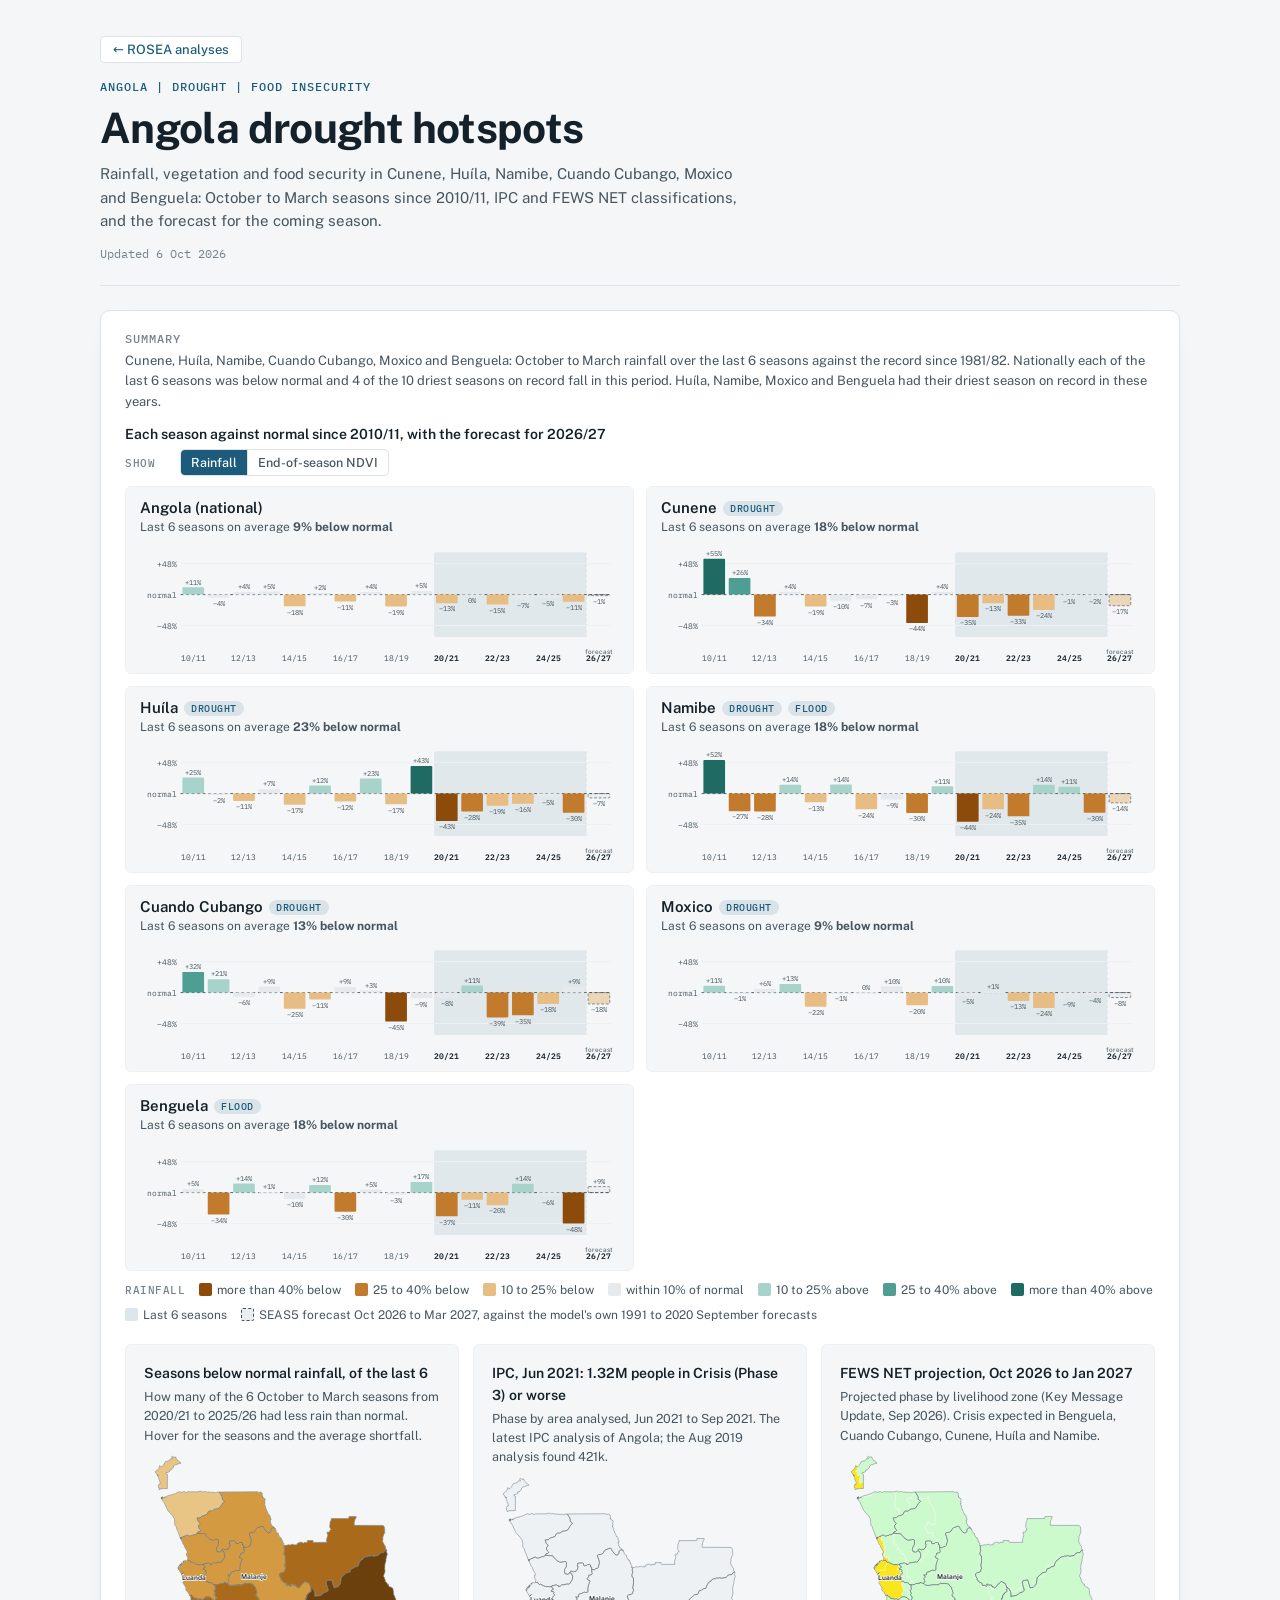
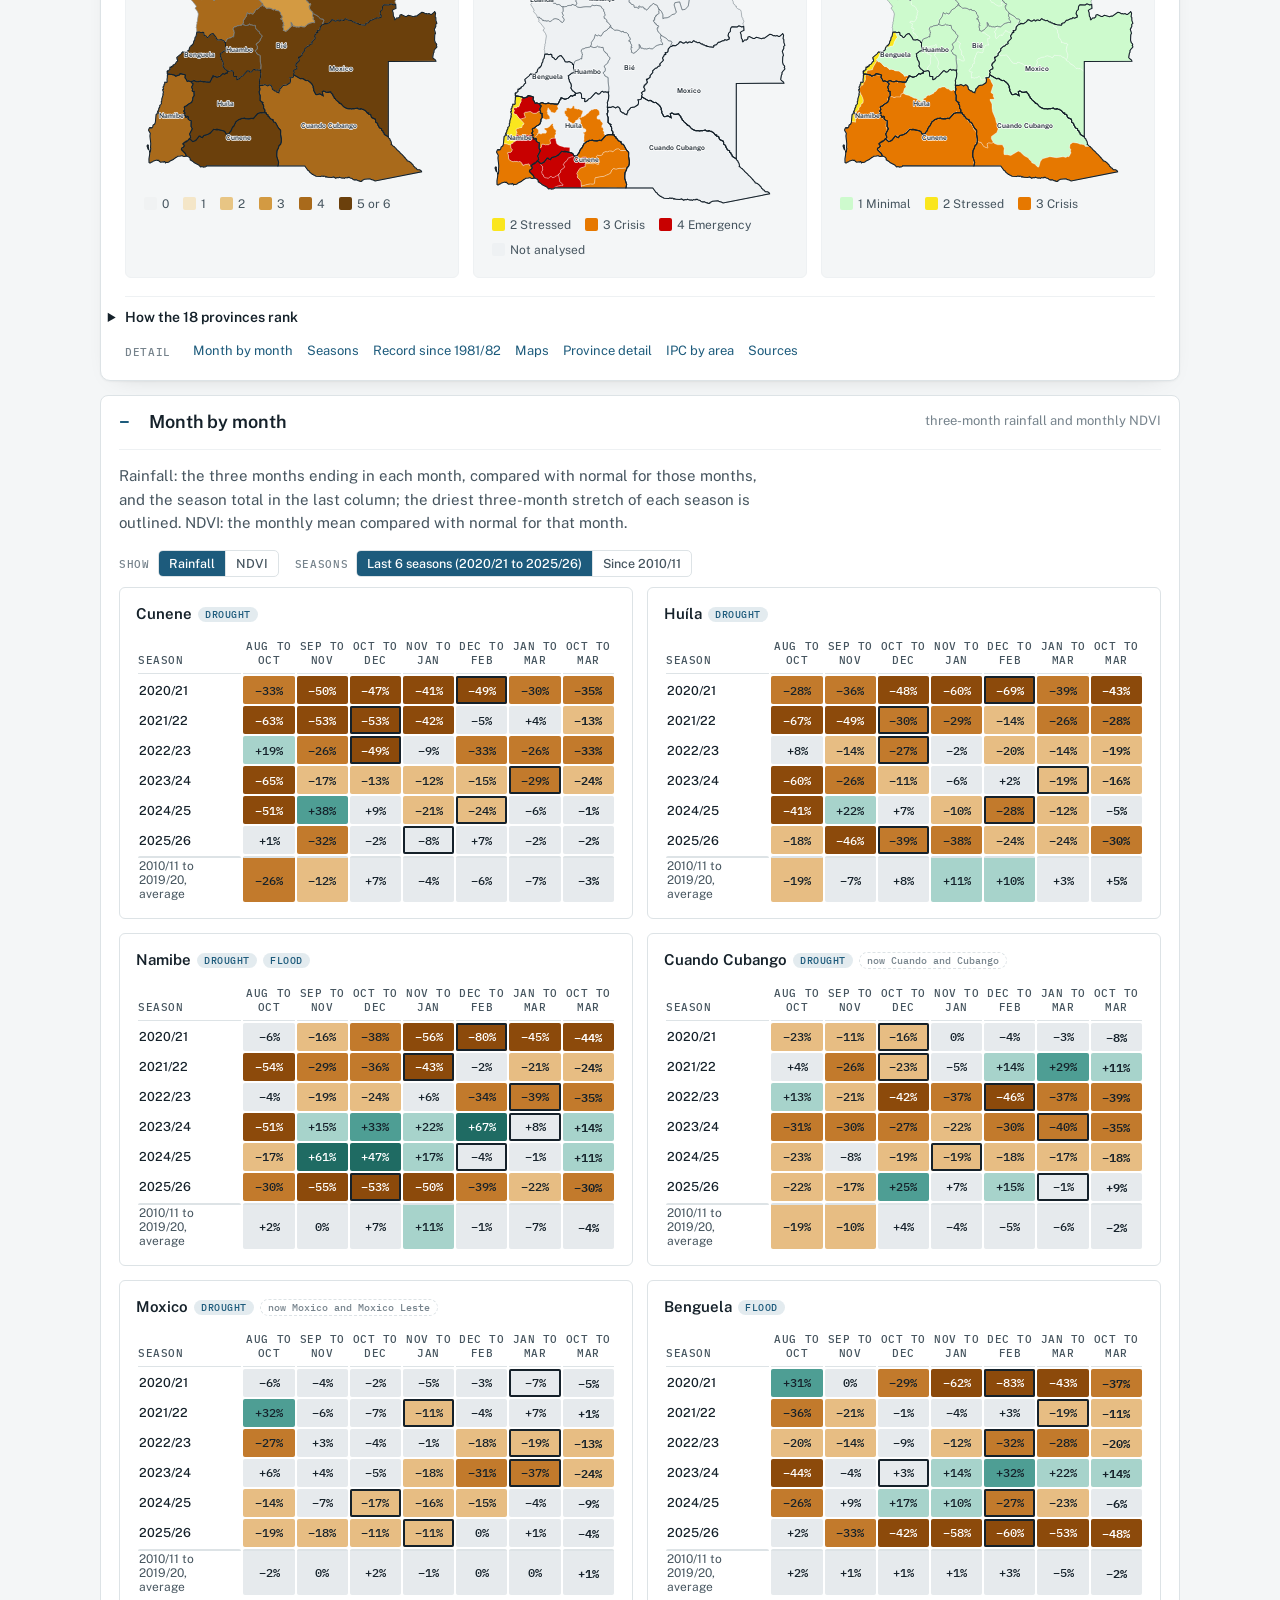
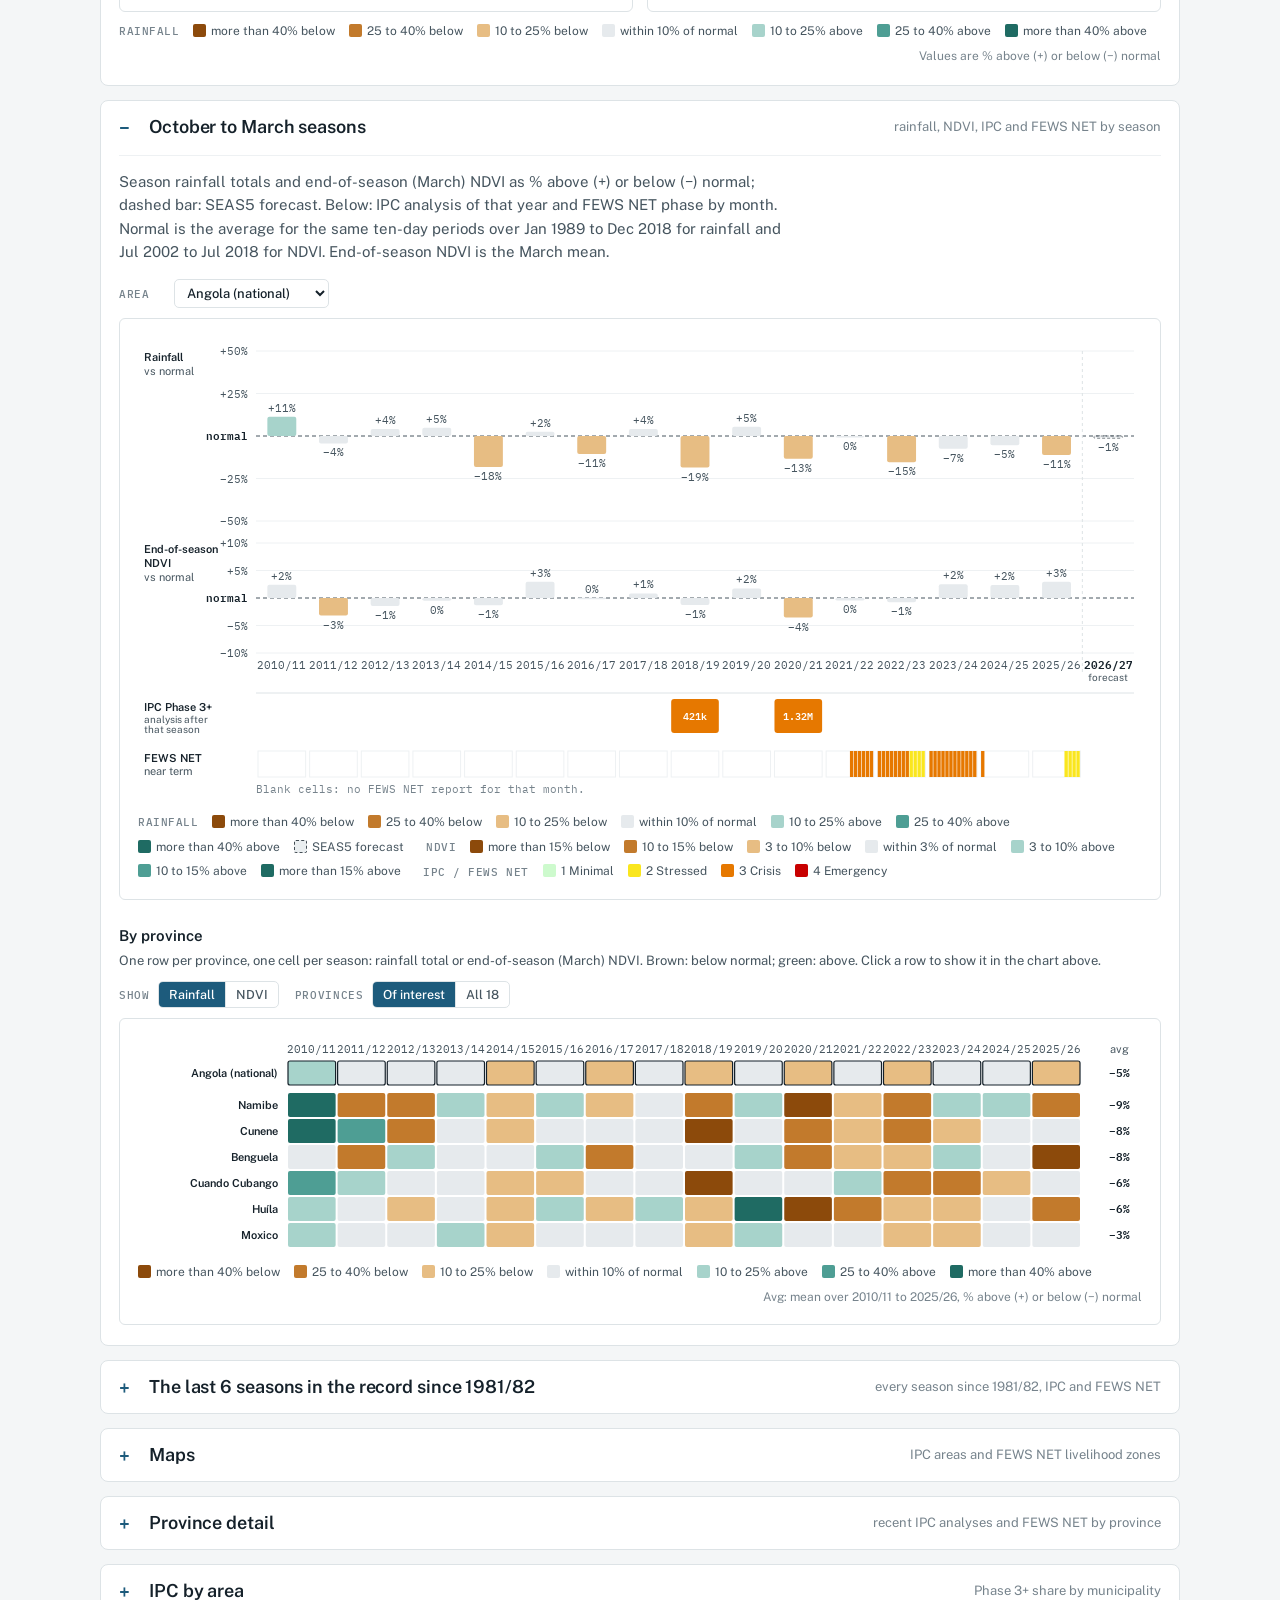
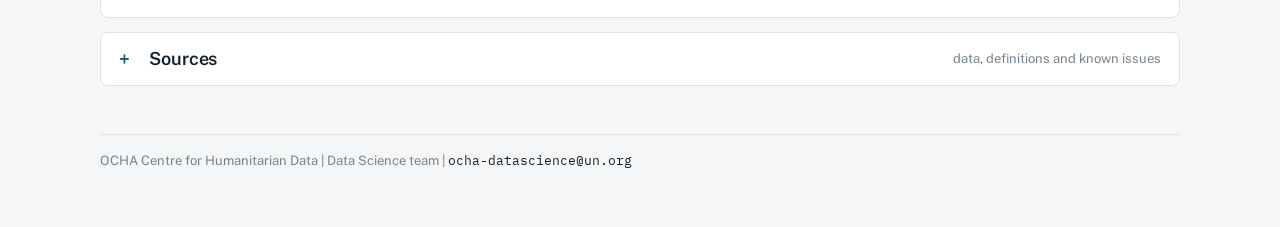
==== commit 6b85f410: "Hotspot pages: FEWS NET projection map as the third summary map Co-Authored-By: Claude Fable 5.1 <no" ====
--- a/drought/ago/ago_hotspots.html
+++ b/drought/ago/ago_hotspots.html
@@ -68,6 +68,7 @@
 svg .mono{font-family:var(--mono);font-size:10.5px}
 svg .strong{fill:var(--ink);font-weight:600}
 .maps{display:grid;grid-template-columns:repeat(auto-fit,minmax(300px,1fr));gap:14px}
+#kmaps{grid-template-columns:repeat(auto-fit,minmax(min(100%,280px),1fr))}
 .map h3{margin-bottom:2px}
 .map .desc{font-size:12.5px;color:var(--ink2);margin:0 0 8px;min-height:2.6em}
 .map svg{width:100%;height:auto}
@@ -173,6 +174,7 @@
   <div class="maps" id="kmaps" hidden style="margin-top:20px">
     <div class="panel map"><h3 id="m-rk-h"></h3><p class="desc" id="m-rk-d"></p><div id="map-rk"></div><div class="legend" id="lg-rk"></div></div>
     <div class="panel map"><h3 id="m-ipc2-h"></h3><p class="desc" id="m-ipc2-d"></p><div id="map-ipc2"></div><div class="legend" id="lg-ipc2"></div></div>
+    <div class="panel map"><h3 id="m-fp-h"></h3><p class="desc" id="m-fp-d"></p><div id="map-fp"></div><div class="legend" id="lg-fp"></div></div>
   </div>
   <details class="rank" id="rank-box">
     <summary id="hot-h">How the provinces rank</summary>
@@ -555,6 +557,11 @@
   });
   overlay(svg);
   $("lg-ipc2").innerHTML=phLegend([1,2,3,4,5].filter(q=>D.ipc.some(x=>x[0]===rd.id&&x[1]===per&&x[5]===q)))+`<span><i style="background:var(--land)"></i>Not analysed</span>`;
+  const z=ZN.ML2;
+  svg=baseMap("map-fp");svg.setAttribute("aria-label",`FEWS NET projected phase by livelihood zone, ${covLab(z)}`);
+  M.fews.forEach(f=>{const n3=el("path",{d:f[6],class:"u",fill:`var(--p${f[5]})`},svg);hover(n3,`<b>${f[2]}</b><br>${f[1]} province<br>Phase ${f[5]} ${PH[f[5]]}<br>${z.doc}, ${md(z.round)}`)});
+  overlay(svg);
+  $("lg-fp").innerHTML=phLegend([...new Set(M.fews.map(f=>f[5]))].sort());
 }
 function drawIpcChart(){
   const box=$("ipcchart");box.innerHTML="";
@@ -626,6 +633,9 @@
   $("m-rk-d").textContent=`How many of the ${N_RECENT} October to March seasons from ${sLab(RECENT[0])} to ${sLab(RLAST)} had less rain than normal. Hover for the seasons and the average shortfall.`;
   {const rd=CUR_ROUNDS[CUR_ROUNDS.length-1];$("m-ipc2-h").textContent=`IPC, ${rd.label}: ${short(rd.nat.C.p3)} people in Crisis (Phase 3) or worse`;
   $("m-ipc2-d").textContent=`Phase by area analysed, ${rd.periods.C.frm} to ${rd.periods.C.to}. The latest IPC analysis of ${C.name}${CUR_ROUNDS.length>1?`; the ${CUR_ROUNDS[0].label} analysis found ${short(CUR_ROUNDS[0].nat.C.p3)}`:""}.`}
+  {const z2=D.maps.fews.filter(z=>z[5]>=3), cp=[...new Set(z2.map(z=>z[1]))].sort();
+  $("m-fp-h").textContent=`FEWS NET projection, ${covLab(ZN.ML2)}`;
+  $("m-fp-d").textContent=`Projected phase by livelihood zone (${ZN.ML2.doc}, ${md(ZN.ML2.round)}).${cp.length?` Crisis expected in ${list(cp)}.`:""}`}
   $("kminis-h").textContent=`Each season against normal since ${sLab(R0)}, with the forecast for ${sLab(S5.season)}`;
   const nat=RECENT.map(s=>W[`rain|${NAT}|${s}`]), natBelow=nat.filter(r=>r[5]<1).length, natTen=nat.filter(r=>r[6]<=10).length;
   const recs=FOCUS.filter(p=>RECENT.some(s=>W[`rain|${p}|${s}`][6]===1));
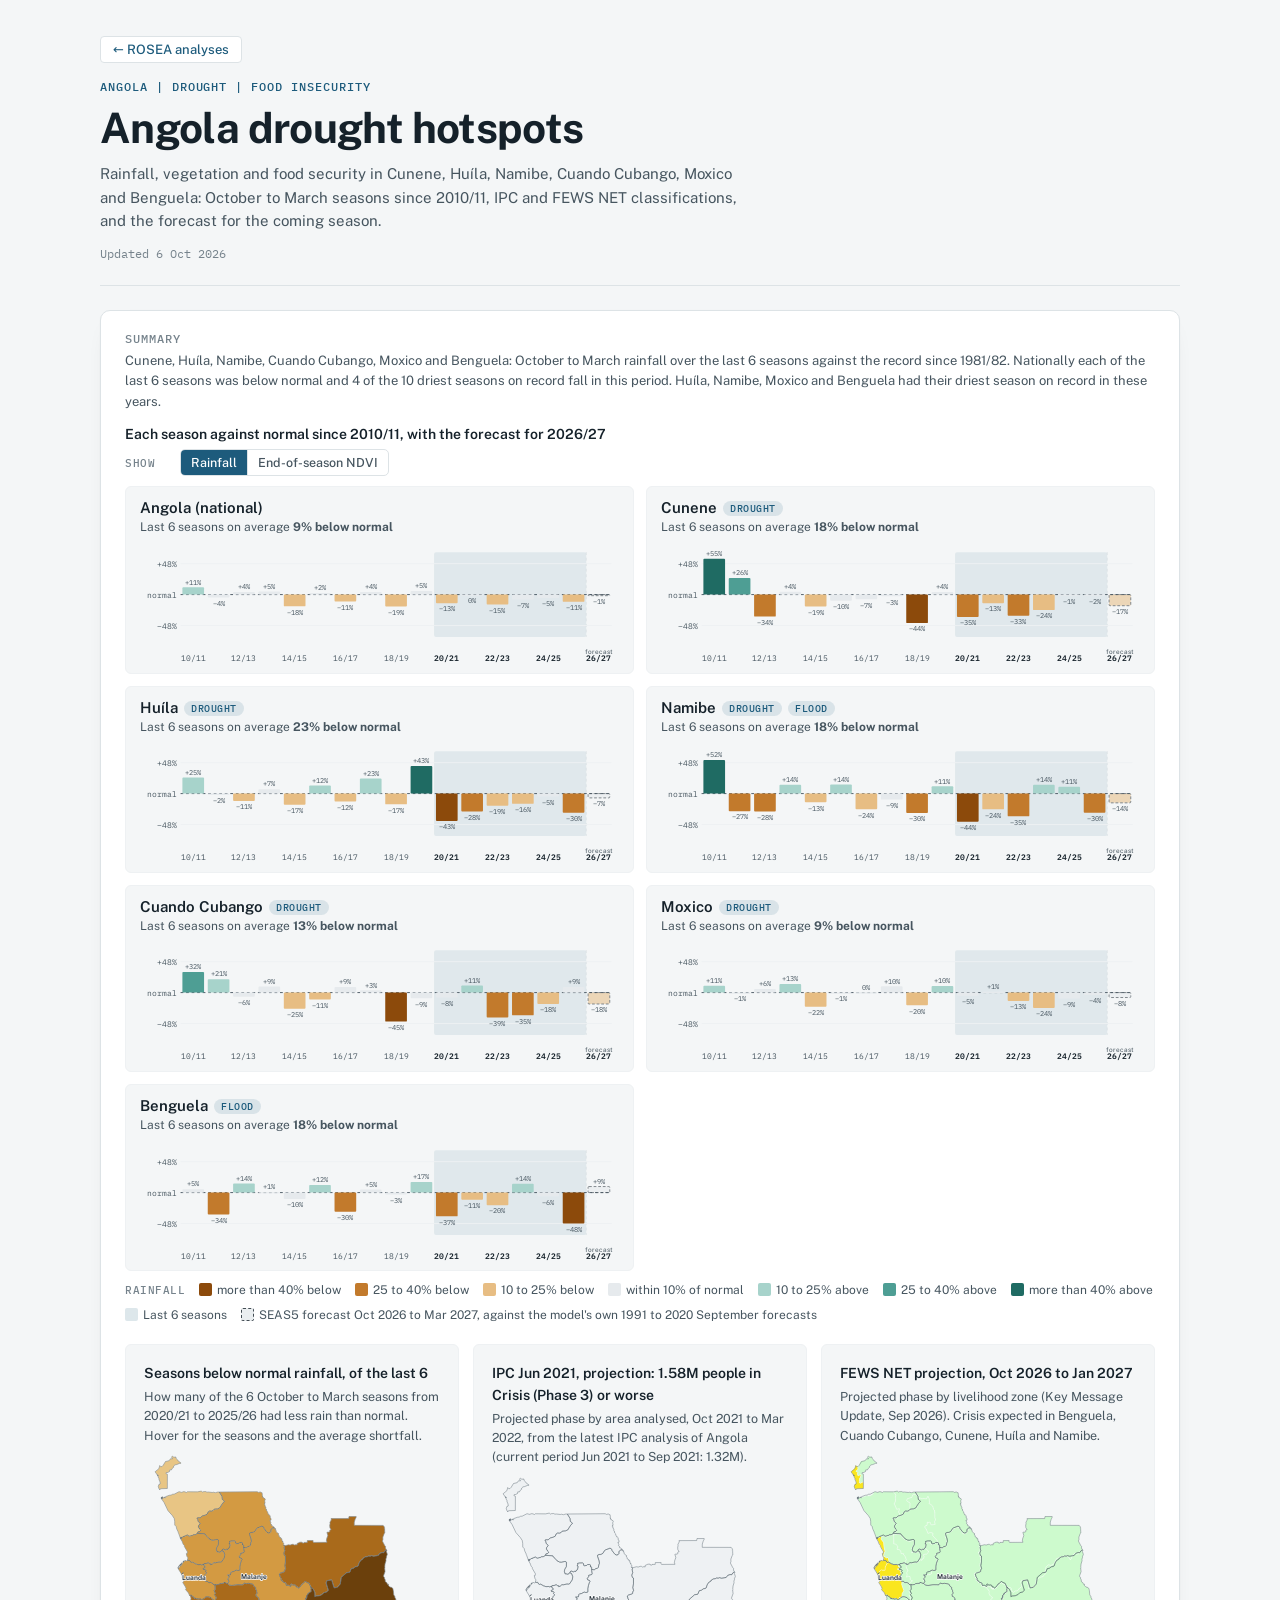
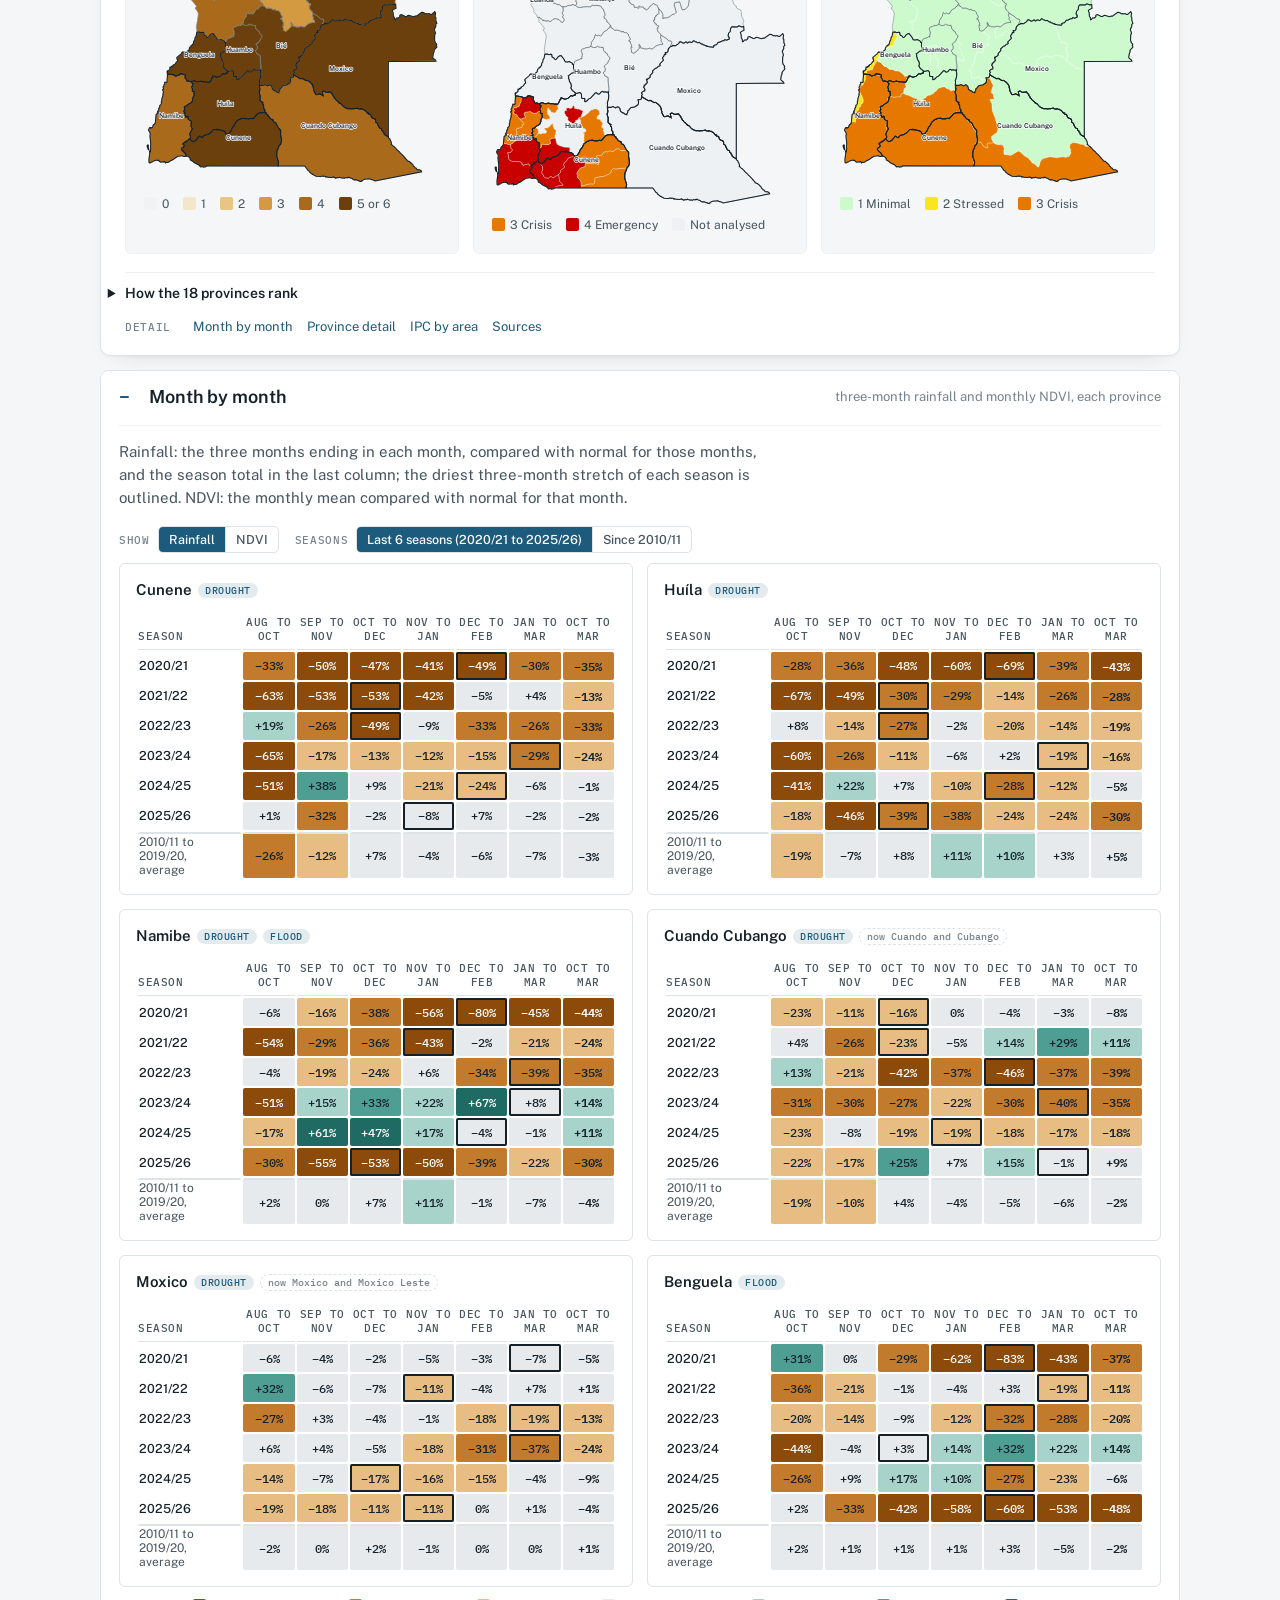
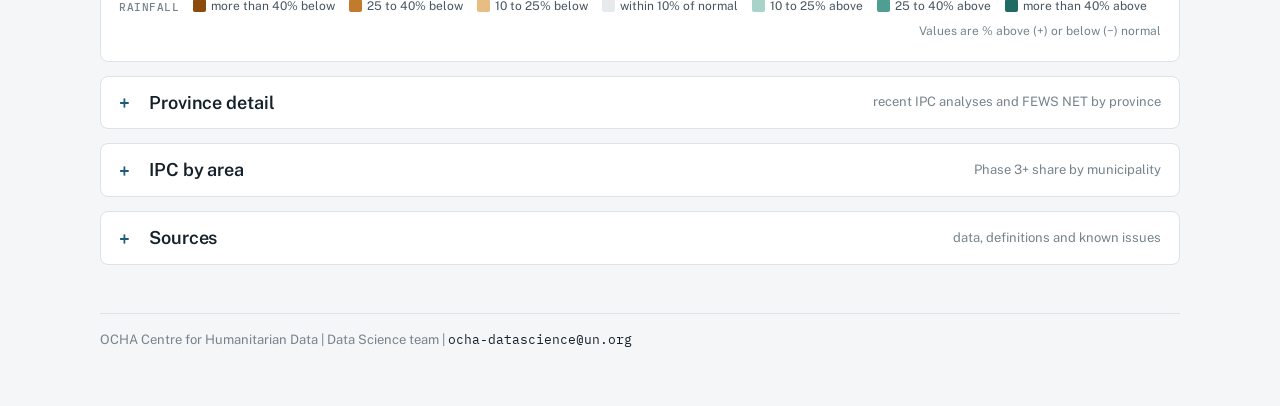
==== commit 7dedb3e1: "Hotspot pages: summary with graphs and three maps; seasons, record and Maps sections removed - Summa" ====
--- a/drought/ago/ago_hotspots.html
+++ b/drought/ago/ago_hotspots.html
@@ -188,7 +188,7 @@
 </section>
 
 <details class="sec" id="s-month" hidden open>
-  <summary><h2 id="h-month">Month by month</h2><span class="hint">three-month rainfall and monthly NDVI</span></summary>
+  <summary><h2 id="h-month">Month by month</h2><span class="hint">three-month rainfall and monthly NDVI, each province</span></summary>
   <div class="body">
   <p class="sub" id="month-sub"></p>
   <div class="controls">
@@ -197,53 +197,6 @@
   </div>
   <div class="mgrid" id="mgrid"></div>
   <div class="legend" id="mlegend"></div>
-  </div>
-</details>
-
-<details class="sec" id="d-rain" open>
-  <summary><h2 id="h-rain">October to March seasons</h2><span class="hint">rainfall, NDVI, IPC and FEWS NET by season</span></summary>
-  <div class="body">
-  <p class="sub" id="rain-sub"></p>
-  <div class="controls"><label class="clabel" for="rarea">Area</label><select id="rarea"></select></div>
-  <div class="panel scroll"><div id="rchart"></div><div class="legend" id="rlegend"></div></div>
-  <h3 style="margin-top:24px">By province</h3>
-  <p class="small" style="margin:0 0 10px">One row per province, one cell per season: rainfall total or end-of-season (March) NDVI. Brown: below normal; green: above. Click a row to show it in the chart above.</p>
-  <div class="controls"><div><span class="clabel">Show</span><span class="seg" id="rds"><button type="button" id="rds-r" data-v="rain" aria-pressed="true">Rainfall</button><button type="button" id="rds-n" data-v="ndvi" aria-pressed="false">NDVI</button></span></div><div id="rpv-wrap" hidden><span class="clabel">Provinces</span><span class="seg" id="rpv"><button type="button" id="rpv-f" data-v="focus" aria-pressed="true">Of interest</button><button type="button" id="rpv-a" data-v="all" aria-pressed="false"></button></span></div></div>
-  <div class="panel scroll"><div id="rheat"></div><div class="legend" id="rhlegend"></div></div>
-  </div>
-</details>
-
-<details class="sec" id="s-six" hidden>
-  <summary><h2 id="h-six"></h2><span class="hint">every season since 1981/82, IPC and FEWS NET</span></summary>
-  <div class="body">
-  <p class="sub" id="six-sub"></p>
-  <h3 id="six-h"></h3>
-  <div class="panel scroll"><div id="record"></div><div class="legend" id="rlg"></div></div>
-  <div class="maps" style="margin-top:14px">
-    <div class="panel"><h3 id="ipc-c-h">IPC</h3><p class="desc" id="ipc-c-d"></p><div class="scroll" id="ipcchart"></div></div>
-    <div class="panel"><h3>FEWS NET</h3><p class="desc" id="fews-c-d"></p><div class="scroll" id="fewschart"></div><div class="legend" id="lg-fc"></div></div>
-  </div>
-  </div>
-</details>
-
-<details class="sec" id="d-where">
-  <summary><h2 id="h-where">Maps</h2><span class="hint">IPC areas and FEWS NET livelihood zones</span></summary>
-  <div class="body">
-  <div class="maps">
-    <div class="panel map">
-      <h3>IPC area classification</h3>
-      <p class="desc">IPC phase by area analysed. Grey areas were not analysed.</p>
-      <div class="controls"><select id="m-ipc-round" aria-label="IPC analysis"></select><span class="seg" id="m-ipc-per"><button type="button" id="m-ipc-c" data-v="C" aria-pressed="true">Current</button><button type="button" id="m-ipc-p" data-v="P" aria-pressed="false">Projection</button></span></div>
-      <div id="map-ipc"></div><div class="legend" id="lg-ipc"></div>
-    </div>
-    <div class="panel map">
-      <h3>FEWS NET livelihood zones</h3>
-      <p class="desc">FEWS NET phase by livelihood zone, current and projected.</p>
-      <div class="controls"><span class="seg" id="m-fews"></span></div>
-      <div id="map-fews"></div><div class="legend" id="lg-fews"></div>
-    </div>
-  </div>
-  <p class="small" id="map-note" style="margin-top:10px"></p>
   </div>
 </details>
 
@@ -311,6 +264,7 @@
 
 const C=D.country, PROVS=D.provinces, NAT="_national", FOCUS=Object.keys(D.focus), REN=D.renamed;
 const isF=p=>p in D.focus;
+const SHOW=FOCUS.length?FOCUS:PROVS;   // provinces charted: those of interest, or all
 const hzTags=p=>(D.focus[p]||[]).map(h=>`<span class="tag hz">${h}</span>`).join("");
 const capTag=p=>p===C.capital?'<span class="tag">capital</span>':"";
 const nowTag=p=>REN[p]?`<span class="tag now">now ${list(REN[p])}</span>`:"";
@@ -351,115 +305,9 @@
 const vLegend=k=>VAR[k].bins.map((b,i)=>`<span><i style="background:var(--d${i})"></i>${b[1]}</span>`).join("");
 const baseTxt=k=>`${md(WM[k].base[0])} to ${md(WM[k].base[1])}`;
 const normalTxt=`Normal is the average for the same ten-day periods over ${baseTxt("rain")} for rainfall and ${baseTxt("ndvi")} for NDVI. End-of-season NDVI is the March mean.`;
-const IPC_SEASON={};CUR_ROUNDS.forEach(r=>{IPC_SEASON[seasonOf(mStart(r.periods.C.frm))]=r});
 $("lede").textContent=FOCUS.length
   ?`Rainfall, vegetation and food security in ${list(FOCUS)}: October to March seasons since ${sLab(R0)}, IPC and FEWS NET classifications, and the forecast for the coming season.`
   :`Provinces most affected by drought and food insecurity, based on October to March rainfall and vegetation since ${sLab(R0)} and on IPC and FEWS NET classifications.`;
-$("rain-sub").textContent=`Season rainfall totals and end-of-season (March) NDVI as % above (+) or below (−) normal; dashed bar: SEAS5 forecast. Below: IPC analysis of that year and FEWS NET phase by month. ${normalTxt}`;
-const rsel=$("rarea");
-rsel.innerHTML=`<option value="${NAT}">${aName(NAT)}</option>`+(FOCUS.length?`<optgroup label="Provinces of interest">${FOCUS.map(p=>`<option value="${p}">${p}</option>`).join("")}</optgroup><optgroup label="Other provinces">`:"")
-  +PROVS.filter(p=>!isF(p)).map(p=>`<option value="${p}">${p}</option>`).join("")+(FOCUS.length?"</optgroup>":"");
-let rArea=NAT;
-
-function barPanel(svg,k,a,left,right,Wd,cw,top,bh,extra){
-  const V=VAR[k], vals=RS.map(s=>W[`${k}|${a}|${s}`][5]).concat(extra||[]);
-  const half=Math.max(V.half,Math.ceil(Math.max(...vals.map(v=>Math.abs(v-1)))*1.1/V.step)*V.step);
-  const ymax=1+half, ymin=Math.max(0,1-half), y=v=>top+bh*(ymax-v)/(ymax-ymin);
-  for(let t=ymin;t<=ymax+1e-9;t+=V.step){
-    const one=Math.abs(t-1)<1e-9;
-    el("line",{x1:left,x2:Wd-right,y1:y(t),y2:y(t),stroke:one?"var(--ink2)":"var(--rule2)","stroke-width":1,...(one?{"stroke-dasharray":"4 3"}:{})},svg);
-    txt(svg,left-8,y(t)+4,one?"normal":devLab(t),{"text-anchor":"end",class:one?"mono strong":"mono"});
-  }
-  if(V.short){txt(svg,6,top+10,"End-of-season",{class:"strong"});txt(svg,6,top+24,V.short,{class:"strong"});txt(svg,6,top+38,"vs normal")}
-  else{txt(svg,6,top+10,V.label,{class:"strong"});txt(svg,6,top+24,"vs normal")}
-  RS.forEach((s,i)=>{
-    const r=W[`${k}|${a}|${s}`], x=left+i*cw, bw=Math.min(cw*0.56,34), bx=x+(cw-bw)/2, v=r[5], y1=y(1), yv=y(v);
-    el("rect",{x:bx,y:Math.min(y1,yv),width:bw,height:Math.max(Math.abs(yv-y1),1.5),rx:2,fill:`var(--d${vbin(k,v)})`},svg);
-    txt(svg,x+cw/2,v<1?yv+13:yv-5,devLab(v),{"text-anchor":"middle",class:"mono"});
-    const hit=el("rect",{x,y:top,width:cw,height:bh,fill:"transparent"},svg);
-    hover(hit,`<b>${aName(a)} | Oct ${s} to Mar ${s+1}</b><br>${V.label}: ${V.val(r)}<br>${devTxt(v)}, ${r[6]===1?V.low+" on record":ord(r[6])+" "+V.low} (${WM[k].n} seasons since ${sLab(WM[k].first)})`);
-  });
-  return y;
-}
-function drawRain(){
-  const a=rArea, box=$("rchart");box.innerHTML="";
-  const f=fc(a), n=RS.length+(f?1:0), Wd=Math.max(box.clientWidth,760), left=118, right=8, cw=(Wd-left-right)/n;
-  const t1=14, bh1=170, t2=t1+bh1+22, bh2=110, yLab=t2+bh2+16, iy=yLab+30, ipcH=40, fy=iy+ipcH+12, fewsH=26, H=fy+fewsH+26;
-  const svg=el("svg",{width:Wd,height:H,viewBox:`0 0 ${Wd} ${H}`,role:"img","aria-label":`October to March rainfall and end-of-season NDVI compared with normal for ${aName(a)}, with IPC and FEWS NET`},box);
-  const yr=barPanel(svg,"rain",a,left,right,Wd,cw,t1,bh1,f?[f[4]]:[]);
-  barPanel(svg,"ndvi",a,left,right,Wd,cw,t2,bh2);
-  RS.forEach((s,i)=>txt(svg,left+i*cw+cw/2,yLab,cw>=46?sLab(s):sLab2(s),{"text-anchor":"middle",class:"mono"}));
-  if(f){
-    const x=left+RS.length*cw, bw=Math.min(cw*0.56,34), bx=x+(cw-bw)/2, v=f[4], y1=yr(1), yv=yr(v);
-    el("line",{x1:x,x2:x,y1:t1,y2:yLab+4,stroke:"var(--rule)","stroke-dasharray":"3 3"},svg);
-    el("rect",{x:bx,y:Math.min(y1,yv),width:bw,height:Math.max(Math.abs(yv-y1),1.5),rx:2,fill:`var(--d${vbin("rain",v)})`,opacity:.55,stroke:"var(--ink)","stroke-dasharray":"3 2"},svg);
-    txt(svg,x+cw/2,v<1?yv+13:yv-5,devLab(v),{"text-anchor":"middle",class:"mono"});
-    txt(svg,x+cw/2,yLab,cw>=46?sLab(S5.season):sLab2(S5.season),{"text-anchor":"middle",class:"mono strong"});
-    txt(svg,x+cw/2,yLab+12,"forecast",{"text-anchor":"middle",style:"font-size:10px"});
-    const hit=el("rect",{x,y:t1,width:cw,height:bh1,fill:"transparent"},svg);hover(hit,fcTip(a,f));
-  }
-  el("line",{x1:left,x2:Wd-right,y1:iy-6,y2:iy-6,stroke:"var(--rule)"},svg);
-  txt(svg,6,iy+12,"IPC Phase 3+",{class:"strong"});txt(svg,6,iy+24,"analysis after",{style:"font-size:10px"});txt(svg,6,iy+34,"that season",{style:"font-size:10px"});
-  RS.forEach((s,i)=>{
-    const r=IPC_SEASON[s]; if(!r)return;
-    const x=left+i*cw; let t,col,tipT;
-    if(a===NAT){t=short(r.nat.C.p3);col="var(--p3)";tipT=`${fmt(r.nat.C.p3)} people in Phase 3+ (${r.periods.C.frm} to ${r.periods.C.to}), in ${list(r.provs)}`}
-    else{const v=ipcProv[`${r.id}|C|${a}`];
-      if(v){t=pct(v.share);col="var(--p3)";tipT=`${fmt(v.p3)} people in Phase 3+ (${pct(v.share)} of those analysed), ${r.periods.C.frm} to ${r.periods.C.to}<br>${v.basis}`}
-      else{t="–";col=null;tipT=`${a} not analysed`}}
-    const g=el("rect",{x:x+2,y:iy,width:cw-4,height:ipcH-6,rx:3,fill:col||"none",stroke:col?"none":"var(--rule)"},svg);
-    const small=cw<52;
-    txt(svg,x+cw/2,small?iy+21:iy+14,t,{"text-anchor":"middle",class:"mono",style:`fill:${col?"#fff":"var(--muted)"};font-weight:600;font-size:${small?9.5:10.5}px;pointer-events:none`});
-    if(!small)txt(svg,x+cw/2,iy+27,r.label,{"text-anchor":"middle",style:`fill:${col?"#fff":"var(--muted)"};font-size:10px;pointer-events:none`});
-    hover(g,`<b>IPC ${r.label} | ${aName(a)}</b><br>${tipT}`);
-  });
-  txt(svg,6,fy+11,"FEWS NET",{class:"strong"});txt(svg,6,fy+24,"near term");
-  RS.forEach((s,i)=>{
-    const x=left+i*cw, mw=(cw-4)/12;
-    el("rect",{x:x+2,y:fy,width:cw-4,height:fewsH,fill:"none",stroke:"var(--rule2)"},svg);
-    for(let j=0;j<12;j++){
-      const m=(9+j)%12, yr=m>=9?s:s+1, ym=`${yr}-${String(m+1).padStart(2,"0")}`;
-      let r=FM[a]&&FM[a][ym], faded=false;
-      if(!r&&a!==NAT&&FM[NAT]&&FM[NAT][ym]&&FM[NAT][ym][4]==="national"){r=FM[NAT][ym];faded=true}
-      if(!r)continue;
-      const note=faded?"phase for the whole country":(a===NAT?(r[4]==="national"?"phase for the whole country":`highest ${r[4]==="zones"?"livelihood zone":"district"} in ${C.name}`):`highest ${r[4]==="zones"?"livelihood zone":"district"} in ${a}`);
-      const c=el("rect",{x:x+2+j*mw,y:fy,width:Math.max(mw-0.6,0.8),height:fewsH,fill:`var(--p${r[2]})`,opacity:faded?0.45:1},svg);
-      hover(c,`<b>FEWS NET | ${MON[m]} ${yr}</b><br>Phase ${r[2]} ${PH[r[2]]} (${note})<br>${r[3]}`);
-    }
-  });
-  txt(svg,left,fy+fewsH+16,`Blank cells: no FEWS NET report for that month.${a!==NAT?" Faded cells: national phase, not specific to the province.":""}`,{class:"mono",style:"fill:var(--muted)"});
-  $("rlegend").innerHTML=`<span class="grp">Rainfall</span>`+vLegend("rain")+`<span><i style="background:var(--d3);border:1px dashed var(--ink);opacity:.8"></i>SEAS5 forecast</span>`+`<span class="grp" style="margin-left:8px">NDVI</span>`+vLegend("ndvi")+`<span class="grp" style="margin-left:8px">IPC / FEWS NET</span>`+phLegend([1,2,3,4]);
-}
-const rh={v:"rain",p:FOCUS.length?"focus":"all"};
-function drawRainHeat(){
-  const box=$("rheat");box.innerHTML="";
-  const k=rh.v, avg=p=>mean(RS.map(s=>W[`${k}|${p}|${s}`][5]));
-  const order=[NAT,...(rh.p==="focus"?[...FOCUS]:[...PROVS]).sort((a,b)=>avg(a)-avg(b))];
-  const Wd=Math.max(box.clientWidth,720), left=150, g=2, top=24, ch=24, avgW=46;
-  const cw=(Wd-left-avgW-14)/RS.length-g, H=top+order.length*(ch+g)+10;
-  const svg=el("svg",{width:Wd,height:H,viewBox:`0 0 ${Wd} ${H}`,role:"img","aria-label":`${VAR[k].label} compared with normal, by province and season`},box);
-  RS.forEach((s,i)=>txt(svg,left+i*(cw+g)+cw/2,top-8,cw>=38?sLab(s):sLab2(s),{"text-anchor":"middle",class:"mono"}));
-  const ax=left+RS.length*(cw+g)+14+avgW/2; txt(svg,ax,top-8,"avg",{"text-anchor":"middle"});
-  order.forEach((p,j)=>{
-    const yy=top+j*(ch+g)+(j>0?6:0);
-    const lab=txt(svg,left-10,yy+ch/2+4,aName(p),{"text-anchor":"end",class:(p===rArea||isF(p))?"strong":""});
-    if(isF(p))lab.setAttribute("fill","var(--accent)");
-    RS.forEach((s,i)=>{
-      const r=W[`${k}|${p}|${s}`], b=vbin(k,r[5]), x=left+i*(cw+g);
-      const c=el("rect",{x,y:yy,width:cw,height:ch,rx:2,fill:`var(--d${b})`},svg);
-      if(p===rArea){c.setAttribute("stroke","var(--ink)");c.setAttribute("stroke-width","1.2")}
-      c.style.cursor="pointer";c.addEventListener("click",()=>{rsel.value=p;setArea(p)});
-      hover(c,`<b>${aName(p)} | Oct ${s} to Mar ${s+1}</b><br>${VAR[k].label}: ${VAR[k].val(r)}<br>${devTxt(r[5])}, ${r[6]===1?VAR[k].low+" on record":ord(r[6])+" "+VAR[k].low}`);
-    });
-    txt(svg,ax,yy+ch/2+4,devLab(avg(p)),{"text-anchor":"middle",class:"mono strong"});
-  });
-  $("rhlegend").innerHTML=vLegend(k)+`<span style="margin-left:auto;color:var(--muted)">Avg: mean over ${sLab(R0)} to ${sLab(RLAST)}, % above (+) or below (−) normal</span>`;
-}
-function setArea(p){rArea=p;drawRain();drawRainHeat()}
-rsel.addEventListener("change",()=>setArea(rsel.value));
-seg("rds","rain",v=>{rh.v=v;drawRainHeat()});
-if(FOCUS.length){$("rpv-wrap").hidden=false;$("rpv-a").textContent=`All ${PROVS.length}`;seg("rpv","focus",v=>{rh.p=v;drawRainHeat()})}
-
 /* ---------- month by month, provinces of interest ---------- */
 const N_RECENT=6, RECENT=RS.slice(-N_RECENT), EARLIER=RS.slice(0,-N_RECENT);
 const mo={v:"rain",w:"rec"};
@@ -474,10 +322,9 @@
   return out;
 }
 function drawMonthly(){
-  if(!FOCUS.length)return;
   const k=mo.v, V=VAR[k], ss=mo.w==="rec"?RECENT:RS, box=$("mgrid");box.innerHTML="";
   let h="";
-  FOCUS.forEach(p=>{
+  SHOW.forEach(p=>{
     let below=0, months=0;
     let t=`<div class="panel"><h3>${p}${hzTags(p)}${capTag(p)}${nowTag(p)}</h3><div class="scroll"><table class="mx mo"><thead><tr><th class="pv">Season</th>${(k==="rain"?R3_LAB:ONDJFM_LAB).map(m=>`<th>${m}</th>`).join("")}${k==="rain"?"<th>Oct to Mar</th>":""}</tr></thead><tbody>`;
     ss.forEach(s=>{
@@ -502,7 +349,7 @@
 }
 const ONDJFM_LAB=["Oct","Nov","Dec","Jan","Feb","Mar"], R3_LAB=["Aug to Oct","Sep to Nov","Oct to Dec","Nov to Jan","Dec to Feb","Jan to Mar"];
 const r3Span=(j,s)=>{const m=(9+j)%12, y=m>=9?s:s+1, m0=(m+10)%12, y0=m0>m?y-1:y;return `${MON[m0]} ${y0} to ${MON[m]} ${y}`};
-if(FOCUS.length){
+{
   $("s-month").hidden=false;
   $("mw-rec").textContent=`Last ${N_RECENT} seasons (${sLab(RECENT[0])} to ${sLab(RECENT[RECENT.length-1])})`;
   $("mw-all").textContent=`Since ${sLab(R0)}`;
@@ -512,35 +359,8 @@
 }
 
 /* ---------- the last six seasons ---------- */
-const SIX=[NAT,...FOCUS], RF=WM.rain.first, ALLS=[];for(let y=RF;y<=RLAST;y++)ALLS.push(y);
+const SIX=[NAT,...SHOW], RF=WM.rain.first, ALLS=[];for(let y=RF;y<=RLAST;y++)ALLS.push(y);
 const rankTxt=r=>r===1?"driest on record":`${ord(r)} driest`;
-function drawRecord(){
-  const box=$("record");box.innerHTML="";
-  const Wd=Math.max(box.clientWidth,760), left=200, right=12, top=22, rh=84, gap=16, n=ALLS.length, cw=(Wd-left-right)/n;
-  const H=top+SIX.length*(rh+gap)+6;
-  const mx=Math.min(0.6,Math.max(...SIX.flatMap(a=>ALLS.map(s=>Math.abs(W[`rain|${a}|${s}`][5]-1)))));
-  const svg=el("svg",{width:Wd,height:H,viewBox:`0 0 ${Wd} ${H}`,role:"img","aria-label":`October to March rainfall against normal for every season since ${sLab(RF)}, with the last ${N_RECENT} seasons shaded and the 10 driest seasons numbered`},box);
-  const xr=left+(RECENT[0]-RF)*cw;
-  el("rect",{x:xr,y:top-14,width:(Wd-right)-xr,height:H-top+8,fill:"var(--accent)",opacity:.08},svg);
-  txt(svg,Wd-right,top-4,`${sLab(RECENT[0])} to ${sLab(RLAST)}`,{"text-anchor":"end",class:"mono strong",style:"font-size:10px"});
-  ALLS.forEach((s,i)=>{if(s%5===0&&s<RECENT[0]-1)txt(svg,left+i*cw+cw/2,top-4,sLab(s),{"text-anchor":"middle",class:"mono",style:"font-size:9.5px"})});
-  SIX.forEach((a,j)=>{
-    const y0=top+j*(rh+gap), ymid=y0+rh/2, sc=(rh/2-8)/mx;
-    const rows=ALLS.map(s=>W[`rain|${a}|${s}`]);
-    const inTen=rows.filter(r=>r[6]<=10&&r[2]>=RECENT[0]).length;
-    txt(svg,6,ymid-3,aName(a),{class:"strong"});
-    txt(svg,6,ymid+12,`${inTen} of the 10 driest in the last ${N_RECENT}`,{style:"font-size:10.5px"});
-    el("line",{x1:left,x2:Wd-right,y1:ymid,y2:ymid,stroke:"var(--ink2)","stroke-dasharray":"4 3"},svg);
-    rows.forEach((r,i)=>{
-      const rec=r[2]>=RECENT[0], d=Math.max(-mx,Math.min(mx,r[5]-1)), h=Math.abs(d)*sc, x=left+i*cw, bw=Math.max(cw-1.5,1);
-      el("rect",{x,y:d<0?ymid:ymid-h,width:bw,height:Math.max(h,1.5),fill:d<0?`var(--d${vbin("rain",r[5])})`:"var(--d5)",opacity:rec?1:0.55,rx:1},svg);
-      if(r[6]<=10)txt(svg,x+cw/2,ymid+h+11,String(r[6]),{"text-anchor":"middle",class:"mono strong",style:"font-size:9.5px"});
-      const hit=el("rect",{x,y:y0-8,width:cw,height:rh+16,fill:"transparent"},svg);
-      hover(hit,`<b>${aName(a)} | Oct ${r[2]} to Mar ${r[2]+1}</b><br>${fmt(r[3])} mm, ${devTxt(r[5])}<br>${rankTxt(r[6])} of ${n} seasons since ${sLab(RF)}`);
-    });
-  });
-  $("rlg").innerHTML=`<span class="grp">Rainfall</span>`+vLegend("rain").replace(/<span><i style="background:var\(--d[456]\)"><\/i>[^<]*<\/span>/g,"")+`<span><i style="background:var(--d5)"></i>above normal</span><span><i style="background:var(--accent);opacity:.15"></i>Last ${N_RECENT} seasons</span><span style="margin-left:auto;color:var(--muted)">Numbers: rank among the 10 driest seasons since ${sLab(RF)}. Bar height capped at ${Math.round(mx*100)}%.</span>`;
-}
 function drawSixMaps(){
   const n=ALLS.length;
   let svg=baseMap("map-rk");svg.setAttribute("aria-label",`Number of the last ${N_RECENT} October to March seasons below normal rainfall, by province`);
@@ -549,8 +369,8 @@
     hover(el1,`<b>${p}</b><br>${k} of the last ${N_RECENT} seasons below normal${k?`: ${below.map(s=>`${sLab(s)} (${devLab(W[`rain|${p}|${s}`][5])})`).join(", ")}`:""}<br>Average over the ${N_RECENT} seasons: ${devTxt(avgDev("rain",p,RECENT))}`)});
   overlay(svg);
   $("lg-rk").innerHTML=[0,1,2,3,4,5].map(k=>`<span><i style="background:var(--s${k})"></i>${k===5?"5 or 6":k}</span>`).join("");
-  const rd=CUR_ROUNDS[CUR_ROUNDS.length-1], per="C", pr=rd.periods[per];
-  svg=baseMap("map-ipc2");svg.setAttribute("aria-label",`IPC overall phase by area, ${rd.label}`);
+  const rd=CUR_ROUNDS[CUR_ROUNDS.length-1], per=rd.periods.P?"P":"C", pr=rd.periods[per];
+  svg=baseMap("map-ipc2");svg.setAttribute("aria-label",`IPC ${per==="P"?"projected":"overall"} phase by area, ${rd.label}`);
   D.ipc.filter(x=>x[0]===rd.id&&x[1]===per).forEach(x=>{
     const n2=el("path",{d:M.ipc[x[11]],class:"u",fill:x[5]?`var(--p${x[5]})`:"url(#map-ipc2-h)"},svg);
     hover(n2,x[5]?`<b>${x[2]}${x[3]?" ("+x[3]+")":""}, ${x[4]}</b><br>${pr.frm} to ${pr.to}: Phase ${x[5]} ${PH[x[5]]}<br>${fmt(x[7])} in Phase 3+ (${pct(x[8])}) of ${fmt(x[6])}`:`<b>${x[2]}, ${x[4]}</b><br>Listed by IPC without an area phase`);
@@ -562,38 +382,6 @@
   M.fews.forEach(f=>{const n3=el("path",{d:f[6],class:"u",fill:`var(--p${f[5]})`},svg);hover(n3,`<b>${f[2]}</b><br>${f[1]} province<br>Phase ${f[5]} ${PH[f[5]]}<br>${z.doc}, ${md(z.round)}`)});
   overlay(svg);
   $("lg-fp").innerHTML=phLegend([...new Set(M.fews.map(f=>f[5]))].sort());
-}
-function drawIpcChart(){
-  const box=$("ipcchart");box.innerHTML="";
-  const rs=CUR_ROUNDS, Wd=Math.max(box.clientWidth,260), left=8, right=8, top=30, bh=110, H=top+bh+34, cw=(Wd-left-right)/rs.length, mx=Math.max(...rs.map(r=>r.nat.C.p3));
-  const svg=el("svg",{width:Wd,height:H,viewBox:`0 0 ${Wd} ${H}`,role:"img","aria-label":"People in IPC Phase 3 or worse, by analysis"},box);
-  rs.forEach((r,i)=>{
-    const x=left+i*cw, bw=Math.min(cw*0.6,90), bx=x+(cw-bw)/2, h=bh*r.nat.C.p3/mx, h4=bh*r.nat.C.p4/mx;
-    el("rect",{x:bx,y:top+bh-h,width:bw,height:h,fill:"var(--p3)",rx:2},svg);
-    if(r.nat.C.p4)el("rect",{x:bx,y:top+bh-h4,width:bw,height:h4,fill:"var(--p4)",rx:2},svg);
-    txt(svg,x+cw/2,top+bh-h-6,short(r.nat.C.p3),{"text-anchor":"middle",class:"mono strong"});
-    txt(svg,x+cw/2,top+bh+16,r.label,{"text-anchor":"middle",class:"mono"});
-    txt(svg,x+cw/2,top+bh+28,`${r.provs.length} ${r.provs.length===1?"province":"provinces"}`,{"text-anchor":"middle",style:"font-size:10px"});
-    hover(el("rect",{x,y:0,width:cw,height:H,fill:"transparent"},svg),`<b>IPC ${r.label}</b><br>${fmt(r.nat.C.p3)} in Phase 3 or worse, of whom ${fmt(r.nat.C.p4)} in Phase 4 (${r.periods.C.frm} to ${r.periods.C.to})<br>Areas analysed in ${list(r.provs)}`);
-  });
-  $("ipc-c-d").textContent=`People in Crisis (Phase 3) or worse, current period of each analysis${rs.some(r=>r.nat.C.p4)?"; Emergency (Phase 4) in red":""}.`;
-}
-function drawFewsChart(){
-  const box=$("fewschart");box.innerHTML="";
-  const fm=Object.values(FM[NAT]||{}).sort((a,b)=>a[0].localeCompare(b[0]));if(!fm.length)return;
-  const k=d=>+d.slice(0,4)*12+(+d.slice(5,7)-1), k0=k(fm[0][0]), k1=k(fm[fm.length-1][0]), n=k1-k0+1;
-  const by={};fm.forEach(r=>by[k(r[0])]=r);
-  const Wd=Math.max(box.clientWidth,260), left=8, right=8, top=8, ch=34, H=top+ch+30, cw=(Wd-left-right)/n;
-  const svg=el("svg",{width:Wd,height:H,viewBox:`0 0 ${Wd} ${H}`,role:"img","aria-label":`FEWS NET national phase by month, ${md(fm[0][0])} to ${md(fm[fm.length-1][0])}`},box);
-  for(let i=0;i<n;i++){
-    const kk=k0+i, r=by[kk], x=left+i*cw, y=Math.floor(kk/12), m=kk%12;
-    const c=el("rect",{x,y:top,width:Math.max(cw-1,1),height:ch,fill:r?`var(--p${r[2]})`:"none",stroke:r?"none":"var(--rule)",rx:1},svg);
-    hover(c,`<b>${MON[m]} ${y}</b><br>${r?`Phase ${r[2]} ${PH[r[2]]} (${r[4]==="national"?"national phase":"highest "+(r[4]==="zones"?"livelihood zone":"district")})<br>${r[3]}`:"No report"}`);
-    if(m===0)txt(svg,x+cw/2,top+ch+14,String(y),{"text-anchor":"middle",class:"mono"});
-  }
-  const cr=fm.filter(r=>r[2]>=3).length;
-  $("fews-c-d").textContent=`Highest phase in the country each report month. Crisis or worse in ${cr} of ${fm.length} months.`;
-  $("lg-fc").innerHTML=phLegend([...new Set(fm.map(r=>r[2]))].sort())+`<span><i style="border:1px solid var(--rule)"></i>No report</span>`;
 }
 const kv={v:"rain"};
 function drawMinis(){
@@ -624,25 +412,23 @@
   });
   $("kminis-lg").innerHTML=`<span class="grp">${V.label}</span>`+vLegend(k)+`<span><i style="background:var(--accent);opacity:.15"></i>Last ${N_RECENT} seasons</span>`+(k==="rain"?`<span><i style="background:var(--d3);border:1px dashed var(--ink);opacity:.8"></i>SEAS5 forecast ${fcLab}, against the model's own ${S5.ref[0]} to ${S5.ref[1]} September forecasts</span>`:"");
 }
-if(FOCUS.length){
-  $("s-six").hidden=false;$("kmaps").hidden=false;$("kminis-wrap").hidden=false;
-  $("h-six").textContent=`The last ${N_RECENT} seasons in the record since ${sLab(RF)}`;
-  $("six-sub").textContent=`Every October to March season total since ${sLab(RF)}, with the last ${N_RECENT} shaded, then IPC and FEWS NET over the same years.`;
-  $("six-h").textContent=`Every October to March season since ${sLab(RF)}`;
+{
+  $("kmaps").hidden=false;$("kminis-wrap").hidden=false;
   $("m-rk-h").textContent=`Seasons below normal rainfall, of the last ${N_RECENT}`;
   $("m-rk-d").textContent=`How many of the ${N_RECENT} October to March seasons from ${sLab(RECENT[0])} to ${sLab(RLAST)} had less rain than normal. Hover for the seasons and the average shortfall.`;
-  {const rd=CUR_ROUNDS[CUR_ROUNDS.length-1];$("m-ipc2-h").textContent=`IPC, ${rd.label}: ${short(rd.nat.C.p3)} people in Crisis (Phase 3) or worse`;
-  $("m-ipc2-d").textContent=`Phase by area analysed, ${rd.periods.C.frm} to ${rd.periods.C.to}. The latest IPC analysis of ${C.name}${CUR_ROUNDS.length>1?`; the ${CUR_ROUNDS[0].label} analysis found ${short(CUR_ROUNDS[0].nat.C.p3)}`:""}.`}
+  {const rd=CUR_ROUNDS[CUR_ROUNDS.length-1], pr=rd.periods.P||rd.periods.C, per=rd.periods.P?"P":"C", nat=rd.nat[per];
+  $("m-ipc2-h").textContent=`IPC ${rd.label}, ${per==="P"?"projection":"current"}: ${short(nat.p3)} people in Crisis (Phase 3) or worse`;
+  $("m-ipc2-d").textContent=`${per==="P"?"Projected phase":"Phase"} by area analysed, ${pr.frm} to ${pr.to}, from the latest IPC analysis of ${C.name}${rd.periods.C&&per==="P"?` (current period ${rd.periods.C.frm} to ${rd.periods.C.to}: ${short(rd.nat.C.p3)})`:""}.`}
   {const z2=D.maps.fews.filter(z=>z[5]>=3), cp=[...new Set(z2.map(z=>z[1]))].sort();
   $("m-fp-h").textContent=`FEWS NET projection, ${covLab(ZN.ML2)}`;
   $("m-fp-d").textContent=`Projected phase by livelihood zone (${ZN.ML2.doc}, ${md(ZN.ML2.round)}).${cp.length?` Crisis expected in ${list(cp)}.`:""}`}
   $("kminis-h").textContent=`Each season against normal since ${sLab(R0)}, with the forecast for ${sLab(S5.season)}`;
   const nat=RECENT.map(s=>W[`rain|${NAT}|${s}`]), natBelow=nat.filter(r=>r[5]<1).length, natTen=nat.filter(r=>r[6]<=10).length;
-  const recs=FOCUS.filter(p=>RECENT.some(s=>W[`rain|${p}|${s}`][6]===1));
-  $("k-lead").textContent=`${list(FOCUS)}: October to March rainfall over the last ${N_RECENT} seasons against the record since ${sLab(RF)}. Nationally ${natBelow===N_RECENT?`each of the last ${N_RECENT} seasons`:`${natBelow} of the last ${N_RECENT} seasons`} was below normal and ${natTen} of the 10 driest seasons on record fall in this period.${recs.length?` ${list(recs)} had their driest season on record in these years.`:""}`;
+  const recs=SHOW.filter(p=>RECENT.some(s=>W[`rain|${p}|${s}`][6]===1));
+  $("k-lead").textContent=`${FOCUS.length?list(FOCUS)+": ":""}October to March rainfall over the last ${N_RECENT} seasons against the record since ${sLab(RF)}. Nationally ${natBelow===N_RECENT?`each of the last ${N_RECENT} seasons`:`${natBelow} of the last ${N_RECENT} seasons`} was below normal and ${natTen} of the 10 driest seasons on record fall in this period.${recs.length?` ${list(recs)} had ${recs.length===1?"its":"their"} driest season on record in these years.`:""}`;
   seg("kv","rain",v=>{kv.v=v;drawMinis()});
 }
-if(!FOCUS.length){$("rank-box").open=true;$("k-lead").textContent=`Provinces ranked by how often rainfall, vegetation, IPC and FEWS NET have reported them as affected.`}
+if(!FOCUS.length)$("rank-box").open=true;
 
 /* ---------- maps ---------- */
 const M=D.maps;
@@ -659,37 +445,6 @@
   M.adm1.filter(r=>isF(r[0])).forEach(r=>el("path",{d:r[1],class:"a1 fo"},svg));
   M.labels.forEach(l=>txt(svg,l[1],l[2],l[0],{class:"lbl","text-anchor":"middle"}));
 }
-if(FOCUS.length)$("map-note").textContent=`Thick outlines: ${list(FOCUS)}.`;
-const ipcRoundSel=$("m-ipc-round");
-ipcRoundSel.innerHTML=[...ROUNDS].reverse().map(r=>`<option value="${r.id}">${r.label}${r.update?" (projection update)":""}</option>`).join("");
-let ipcMap={round:ROUNDS.filter(r=>!r.update).slice(-1)[0].id,per:"C"};
-ipcRoundSel.value=ipcMap.round;
-function drawMapIpc(){
-  const r=RB[ipcMap.round], per=r.periods[ipcMap.per]?ipcMap.per:"P";
-  document.querySelectorAll("#m-ipc-per button").forEach(b=>{b.disabled=!r.periods[b.dataset.v];b.setAttribute("aria-pressed",b.dataset.v===per)});
-  const svg=baseMap("map-ipc");svg.setAttribute("aria-label",`IPC overall phase by area, ${r.label}`);
-  D.ipc.filter(x=>x[0]===r.id&&x[1]===per).forEach(x=>{
-    const n=el("path",{d:M.ipc[x[11]],class:"u",fill:x[5]?`var(--p${x[5]})`:"url(#map-ipc-h)"},svg);
-    hover(n,x[5]?`<b>${x[2]}${x[3]?" ("+x[3]+")":""}, ${x[4]}</b><br>${r.periods[per].frm} to ${r.periods[per].to}: Phase ${x[5]} ${PH[x[5]]}<br>${fmt(x[7])} in Phase 3+ (${pct(x[8])}) of ${fmt(x[6])}`
-      :`<b>${x[2]}, ${x[4]}</b><br>Listed by IPC without an area phase; not in IPC's totals`);
-  });
-  overlay(svg);
-  $("lg-ipc").innerHTML=phLegend([1,2,3,4,5].filter(p=>D.ipc.some(x=>x[5]===p)))+(D.ipc.some(x=>x[0]===r.id&&x[1]===per&&!x[5])?`<span><i class="hatch"></i>Not classified</span>`:"")+`<span class="small">${r.periods[per].frm} to ${r.periods[per].to}</span>`;
-}
-ipcRoundSel.addEventListener("change",()=>{ipcMap.round=ipcRoundSel.value;drawMapIpc()});
-document.querySelectorAll("#m-ipc-per button").forEach(b=>b.onclick=()=>{if(!b.disabled){ipcMap.per=b.dataset.v;drawMapIpc()}});
-drawMapIpc();
-const FZ=[["CS",3,md(ZN.CS.from)],["ML1",4,covLab(ZN.ML1)],["ML2",5,covLab(ZN.ML2)]];
-$("m-fews").innerHTML=FZ.map(([k,ix,l])=>`<button type="button" id="m-fews-${k}" data-v="${ix}" aria-pressed="false">${l}</button>`).join("");
-seg("m-fews","5",ix=>{
-  ix=+ix;const z=ZN[FZ.find(f=>f[1]===ix)[0]];
-  const svg=baseMap("map-fews");svg.setAttribute("aria-label","FEWS NET phase by livelihood zone");
-  M.fews.forEach(f=>{const n=el("path",{d:f[6],class:"u",fill:`var(--p${f[ix]})`},svg);
-    hover(n,`<b>${f[2]}</b><br>${f[1]} province<br>Phase ${f[ix]} ${PH[f[ix]]}<br>${z.doc}, ${md(z.round)}`)});
-  overlay(svg);
-  $("lg-fews").innerHTML=phLegend([...new Set(M.fews.flatMap(f=>[f[3],f[4],f[5]]))].sort());
-});
-
 /* ---------- province by province ---------- */
 (function(){
   const IPC_COLS=CUR_ROUNDS.slice(-4);
@@ -816,11 +571,11 @@
      return `SEAS5 issued ${md(S5.issued)}: ${fcLab} rainfall ${devTxt(n[4]).replace("normal","the model's normal")} nationally, ${n[5]===1?"driest":ord(n[5])+" driest"} of ${S5.n} September forecasts. Lowest: ${list(lows.map(r=>`${r[0]} (${devLab(r[4])})`))}.`})()}</dd>
    <dt>IPC</dt><dd>${ipcLine}</dd>
    <dt>FEWS NET</dt><dd>${z2.length?`Crisis (Phase 3) expected ${covLab(ZN.ML2)} in ${list(crisisProvs)}.`:`No province expected to reach Crisis (Phase 3) ${covLab(ZN.ML2)}. Highest expected: ${PH[Math.max(...D.maps.fews.map(z=>z[5]))]}.`}</dd>`;
-  $("nav").innerHTML=`<span class="clabel">Detail</span>${FOCUS.length?`<a href="#h-month">Month by month</a>`:""}<a href="#h-rain">Seasons</a>${FOCUS.length?`<a href="#h-six">Record since ${sLab(WM.rain.first)}</a>`:""}<a href="#h-where">Maps</a><a href="#h-mx">Province detail</a><a href="#h-ipc">IPC by area</a><a href="#h-src">Sources</a>`;
+  $("nav").innerHTML=`<span class="clabel">Detail</span><a href="#h-month">Month by month</a><a href="#h-mx">Province detail</a><a href="#h-ipc">IPC by area</a><a href="#h-src">Sources</a>`;
   document.querySelectorAll("#nav a").forEach(x=>x.addEventListener("click",()=>{const t=document.querySelector(x.getAttribute("href"));const d=t&&t.closest("details");if(d)d.open=true}));
 })();
 
-function drawAll(){drawRain();drawRainHeat();drawMonthly();if(FOCUS.length){drawRecord();drawSixMaps();drawIpcChart();drawFewsChart();drawMinis()}}
+function drawAll(){drawMonthly();drawSixMaps();drawMinis()}
 document.querySelectorAll("details.sec").forEach(d=>d.addEventListener("toggle",()=>{if(d.open)drawAll()}));
 drawAll();
 let rt;addEventListener("resize",()=>{clearTimeout(rt);rt=setTimeout(drawAll,120)});
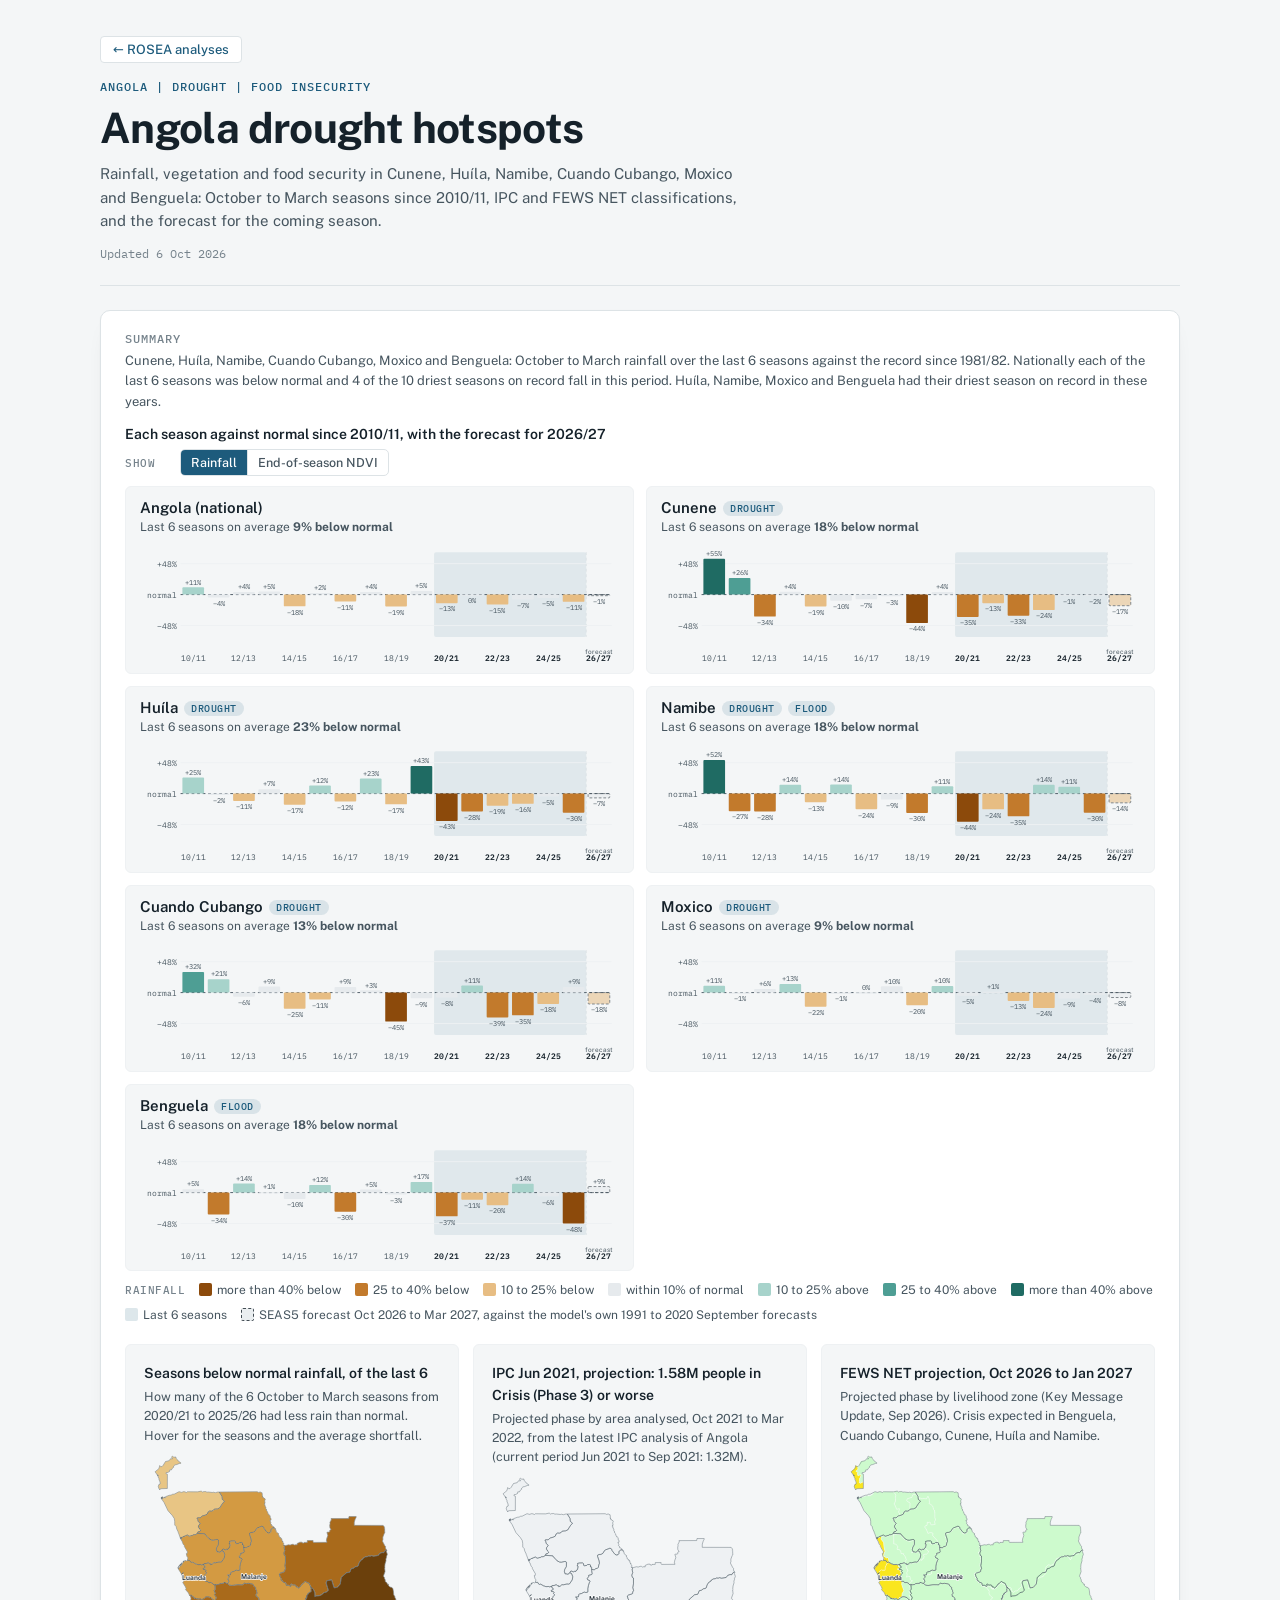
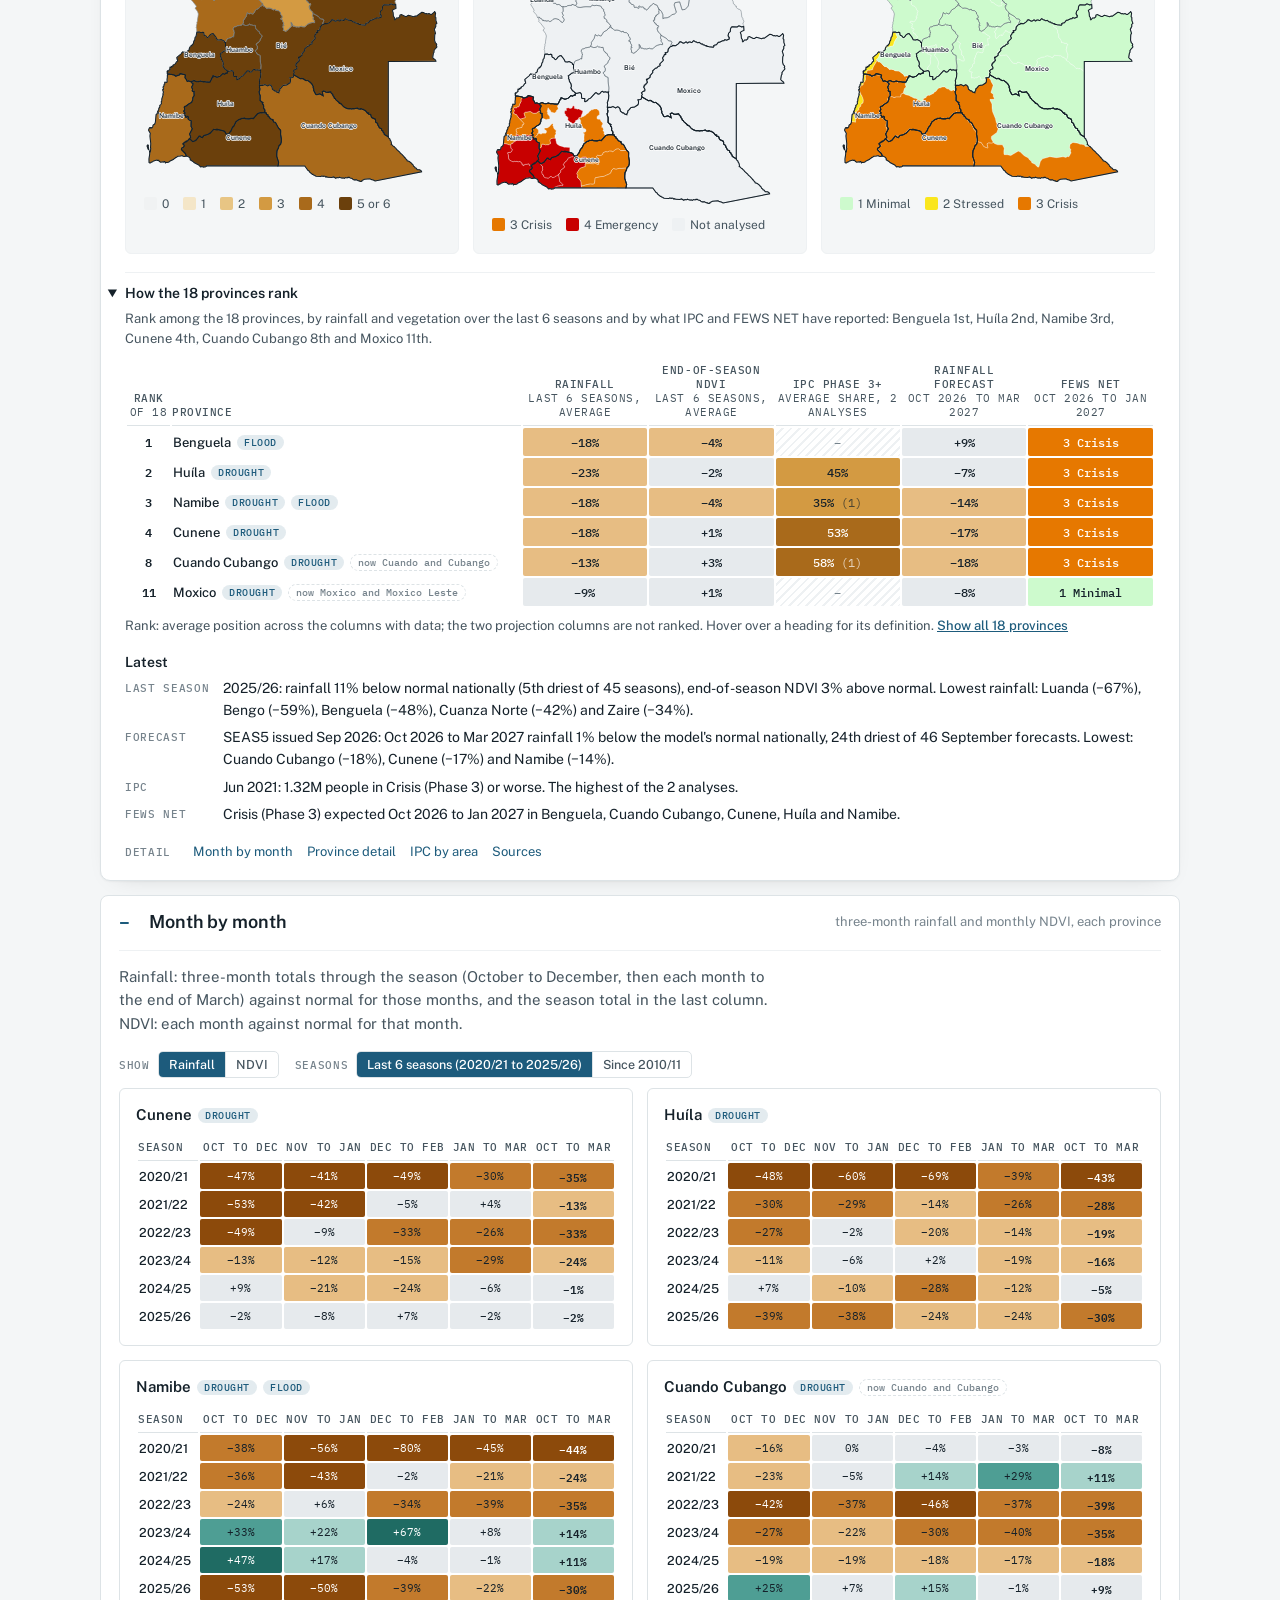
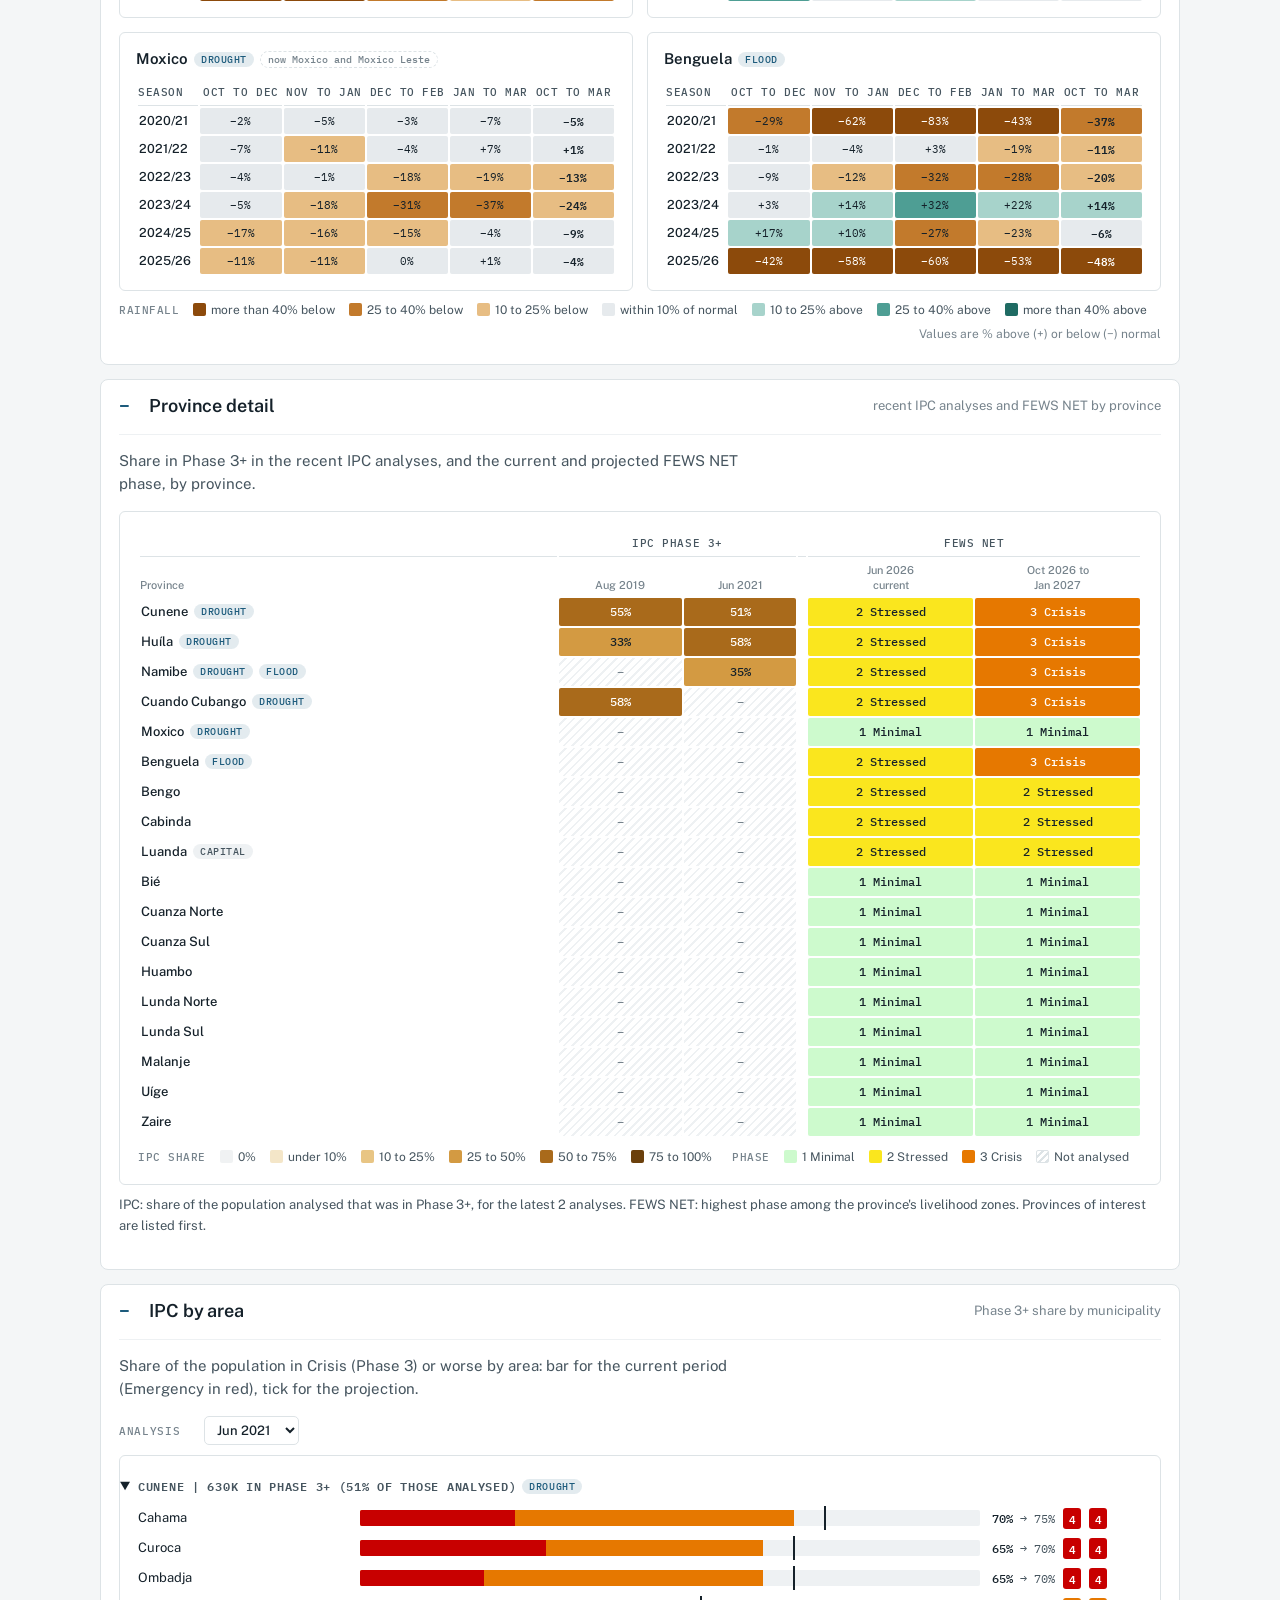
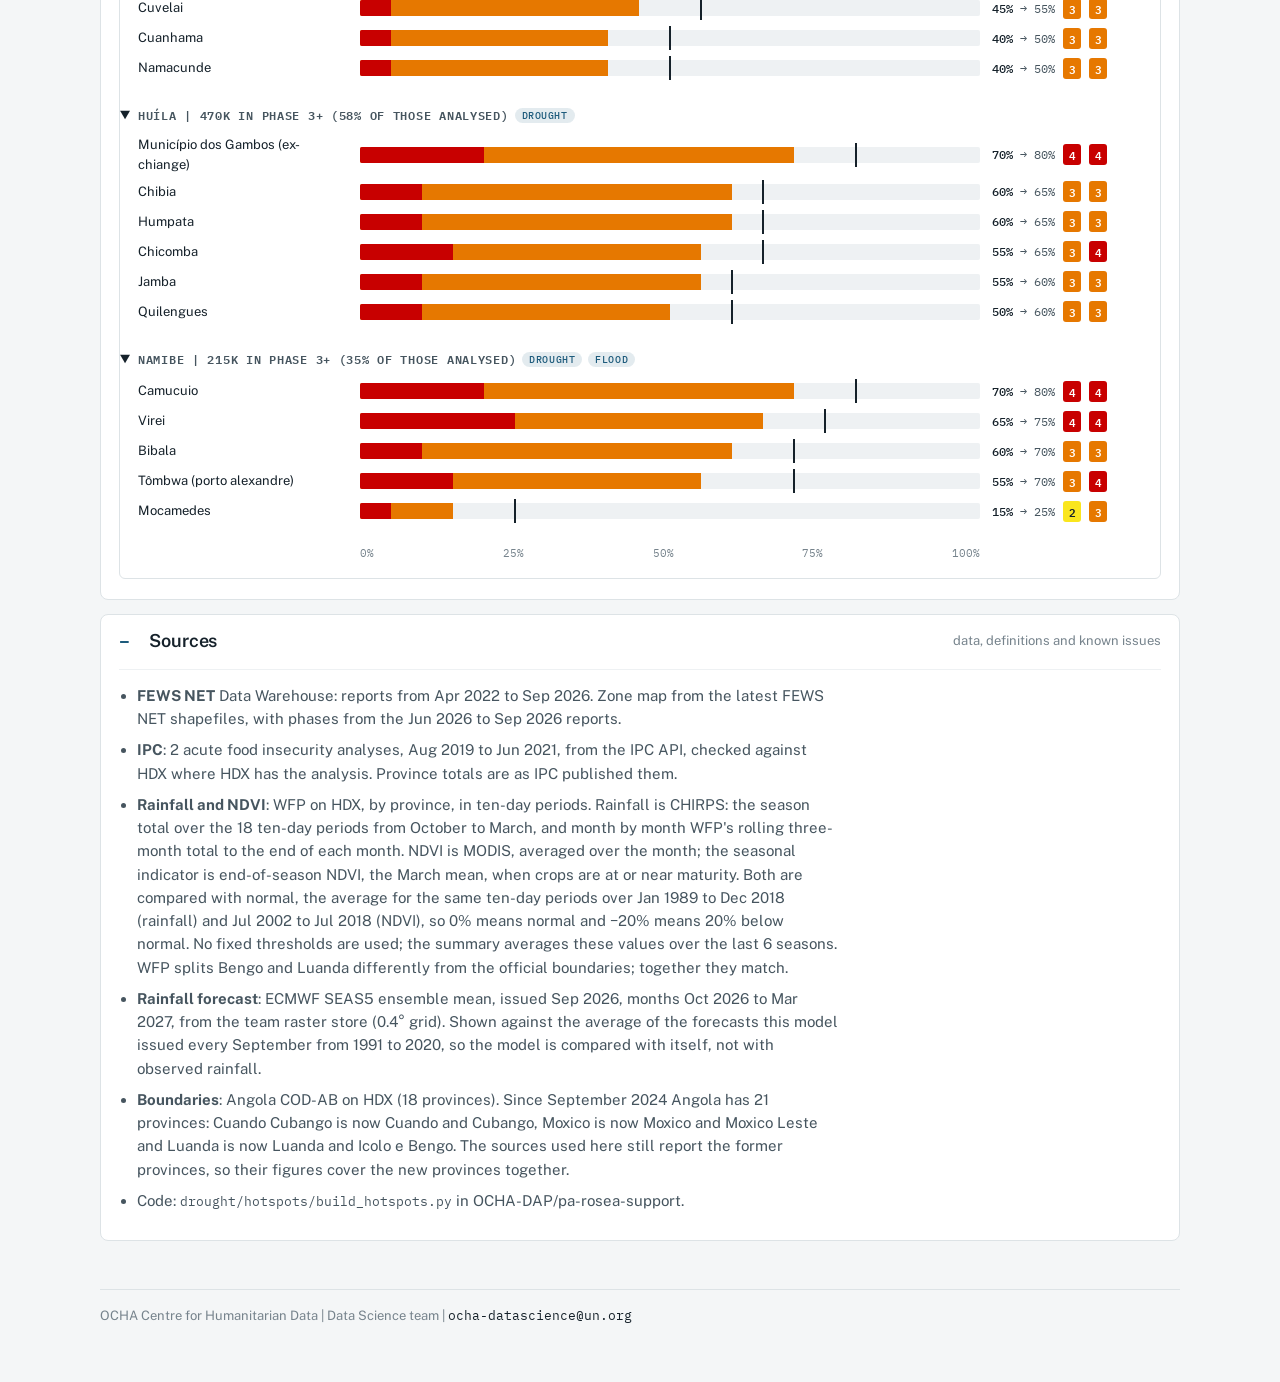
==== commit e6cae484: "Hotspot pages: quieter month-by-month grids; every section open by default - Rainfall grids show the" ====
--- a/drought/ago/ago_hotspots.html
+++ b/drought/ago/ago_hotspots.html
@@ -106,9 +106,7 @@
 .mgrid h3{margin-bottom:8px}
 table.mo{min-width:0;width:100%;border-spacing:2px}
 .mo td.pv{font-size:12.5px;padding-right:6px}
-.mo td.tot{font-weight:600}
-.mo tr.ref td{border-top:2px solid var(--rule)}
-.mo tr.ref td.pv{color:var(--ink2);font-weight:400;font-size:12px;white-space:normal}
+.mo td{height:26px;font-size:10.5px;font-weight:400}.mo td.tot{font-weight:600}
 .mo td.hd{text-align:left;color:var(--muted);font:500 10.5px var(--mono);letter-spacing:.05em;text-transform:uppercase;height:auto;padding-top:6px}
 .mline{font-size:13px;color:var(--ink2);margin:8px 0 0}
 .minis{display:grid;grid-template-columns:repeat(auto-fit,minmax(min(100%,440px),1fr));gap:12px}
@@ -176,7 +174,7 @@
     <div class="panel map"><h3 id="m-ipc2-h"></h3><p class="desc" id="m-ipc2-d"></p><div id="map-ipc2"></div><div class="legend" id="lg-ipc2"></div></div>
     <div class="panel map"><h3 id="m-fp-h"></h3><p class="desc" id="m-fp-d"></p><div id="map-fp"></div><div class="legend" id="lg-fp"></div></div>
   </div>
-  <details class="rank" id="rank-box">
+  <details class="rank" id="rank-box" open>
     <summary id="hot-h">How the provinces rank</summary>
     <p class="small" id="hot-lead" style="margin:8px 0 8px"></p>
     <div class="scroll"><table class="mx hot" id="hot"></table></div>
@@ -200,7 +198,7 @@
   </div>
 </details>
 
-<details class="sec" id="d-mx">
+<details class="sec" id="d-mx" open>
   <summary><h2 id="h-mx">Province detail</h2><span class="hint">recent IPC analyses and FEWS NET by province</span></summary>
   <div class="body">
   <p class="sub">Share in Phase 3+ in the recent IPC analyses, and the current and projected FEWS NET phase, by province.</p>
@@ -213,7 +211,7 @@
   </div>
 </details>
 
-<details class="sec" id="d-ipc">
+<details class="sec" id="d-ipc" open>
   <summary><h2 id="h-ipc">IPC by area</h2><span class="hint">Phase 3+ share by municipality</span></summary>
   <div class="body">
   <p class="sub">Share of the population in Crisis (Phase 3) or worse by area: bar for the current period (Emergency in red), tick for the projection.</p>
@@ -222,7 +220,7 @@
   </div>
 </details>
 
-<details class="sec" id="d-src">
+<details class="sec" id="d-src" open>
   <summary><h2 id="h-src">Sources</h2><span class="hint">data, definitions and known issues</span></summary>
   <div class="body"><ul class="notes" id="src"></ul></div>
 </details>
@@ -311,35 +309,20 @@
 /* ---------- month by month, provinces of interest ---------- */
 const N_RECENT=6, RECENT=RS.slice(-N_RECENT), EARLIER=RS.slice(0,-N_RECENT);
 const mo={v:"rain",w:"rec"};
-// season totals or means recomputed from the monthly values over a set of seasons, per month and for the season
-function moAgg(k,p,ss){
-  const out=[];
-  for(let j=0;j<=6;j++){
-    let v=0,n=0,c=0;
-    ss.forEach(s=>{if(j<6){const x=WMO[`${k}|${p}|${s}`][j];v+=x[0];n+=x[1]}else{const r=W[`${k}|${p}|${s}`];v+=r[3];n+=r[4]}c++});
-    out.push(v/n);
-  }
-  return out;
-}
 function drawMonthly(){
   const k=mo.v, V=VAR[k], ss=mo.w==="rec"?RECENT:RS, box=$("mgrid");box.innerHTML="";
   let h="";
   SHOW.forEach(p=>{
     let below=0, months=0;
-    let t=`<div class="panel"><h3>${p}${hzTags(p)}${capTag(p)}${nowTag(p)}</h3><div class="scroll"><table class="mx mo"><thead><tr><th class="pv">Season</th>${(k==="rain"?R3_LAB:ONDJFM_LAB).map(m=>`<th>${m}</th>`).join("")}${k==="rain"?"<th>Oct to Mar</th>":""}</tr></thead><tbody>`;
+    let t=`<div class="panel"><h3>${p}${hzTags(p)}${capTag(p)}${nowTag(p)}</h3><div class="scroll"><table class="mx mo"><thead><tr><th class="pv">Season</th>${(k==="rain"?R3_LAB.slice(2):ONDJFM_LAB).map(m=>`<th>${m}</th>`).join("")}${k==="rain"?"<th>Oct to Mar</th>":""}</tr></thead><tbody>`;
     ss.forEach(s=>{
       const m=WMO[`${k}|${p}|${s}`], r=W[`${k}|${p}|${s}`];
       t+=`<tr><td class="pv">${sLab(s)}</td>`;
-      const wj=k==="rain"?worst(p,s)[1]:-1;
-      m.forEach(([v,n],j)=>{const q=v/n, b=vbin(k,q), mon=(9+j)%12, yr=mon>=9?s:s+1; months++;
-        t+=`<td style="background:var(--d${b});color:${dInk(b)}${j===wj?";outline:2px solid var(--ink);outline-offset:-2px":""}" data-tip="<b>${p} | ${k==="rain"?r3Span(j,s):MON[mon]+" "+yr}</b><br>${k==="rain"?"Rainfall over the three months":"NDVI"}: ${V.mval(v,n)}<br>${devTxt(q)}">${devLab(q)}</td>`});
+      m.forEach(([v,n],j)=>{if(k==="rain"&&j<2)return;const q=v/n, b=vbin(k,q), mon=(9+j)%12, yr=mon>=9?s:s+1; months++;
+        t+=`<td style="background:var(--d${b});color:${dInk(b)}" data-tip="<b>${p} | ${k==="rain"?r3Span(j,s):MON[mon]+" "+yr}</b><br>${k==="rain"?"Rainfall over the three months":"NDVI"}: ${V.mval(v,n)}<br>${devTxt(q)}">${devLab(q)}</td>`});
       const b=vbin(k,r[5]); if(r[5]<1)below++;
       t+=(k==="rain"?`<td class="tot" style="background:var(--d${b});color:${dInk(b)}" data-tip="<b>${p} | Oct ${s} to Mar ${s+1}</b><br>${V.label}: ${V.val(r)}<br>${devTxt(r[5])}, ${r[6]===1?V.low+" on record":ord(r[6])+" "+V.low} (${WM[k].n} seasons since ${sLab(WM[k].first)})">${devLab(r[5])}</td>`:"")+`</tr>`;
     });
-    if(mo.w==="rec"&&EARLIER.length){
-      const e=moAgg(k,p,EARLIER);
-      t+=`<tr class="ref"><td class="pv">${sLab(EARLIER[0])} to ${sLab(EARLIER[EARLIER.length-1])}, average</td>`+e.slice(0,k==="rain"?7:6).map((q,j)=>{const b=vbin(k,q);return `<td${j===6?' class="tot"':""} style="background:var(--d${b});color:${dInk(b)}" data-tip="<b>${p} | ${j<6?(k==="rain"?R3_LAB[j]:ONDJFM_LAB[j]):"Oct to Mar"}, ${EARLIER.length} seasons ${sLab(EARLIER[0])} to ${sLab(EARLIER[EARLIER.length-1])}</b><br>${devTxt(q)} on average">${devLab(q)}</td>`}).join("")+`</tr>`;
-    }
     t+=`</tbody></table></div></div>`;
     h+=t;
   });
@@ -353,7 +336,7 @@
   $("s-month").hidden=false;
   $("mw-rec").textContent=`Last ${N_RECENT} seasons (${sLab(RECENT[0])} to ${sLab(RECENT[RECENT.length-1])})`;
   $("mw-all").textContent=`Since ${sLab(R0)}`;
-  $("month-sub").textContent=`Rainfall: the three months ending in each month, compared with normal for those months, and the season total in the last column; the driest three-month stretch of each season is outlined. NDVI: the monthly mean compared with normal for that month.`;
+  $("month-sub").textContent=`Rainfall: three-month totals through the season (October to December, then each month to the end of March) against normal for those months, and the season total in the last column. NDVI: each month against normal for that month.`;
   seg("mv","rain",v=>{mo.v=v;drawMonthly()});
   seg("mw","rec",v=>{mo.w=v;drawMonthly()});
 }
@@ -425,10 +408,9 @@
   $("kminis-h").textContent=`Each season against normal since ${sLab(R0)}, with the forecast for ${sLab(S5.season)}`;
   const nat=RECENT.map(s=>W[`rain|${NAT}|${s}`]), natBelow=nat.filter(r=>r[5]<1).length, natTen=nat.filter(r=>r[6]<=10).length;
   const recs=SHOW.filter(p=>RECENT.some(s=>W[`rain|${p}|${s}`][6]===1));
-  $("k-lead").textContent=`${FOCUS.length?list(FOCUS)+": ":""}October to March rainfall over the last ${N_RECENT} seasons against the record since ${sLab(RF)}. Nationally ${natBelow===N_RECENT?`each of the last ${N_RECENT} seasons`:`${natBelow} of the last ${N_RECENT} seasons`} was below normal and ${natTen} of the 10 driest seasons on record fall in this period.${recs.length?` ${list(recs)} had ${recs.length===1?"its":"their"} driest season on record in these years.`:""}`;
+  $("k-lead").textContent=`${FOCUS.length?list(FOCUS)+": ":""}October to March rainfall over the last ${N_RECENT} seasons against the record since ${sLab(RF)}. Nationally ${natBelow===N_RECENT?`each of the last ${N_RECENT} seasons was`:`${natBelow} of the last ${N_RECENT} seasons were`} below normal and ${natTen} of the 10 driest seasons on record fall in this period.${recs.length?` ${list(recs)} had ${recs.length===1?"its":"their"} driest season on record in these years.`:""}`;
   seg("kv","rain",v=>{kv.v=v;drawMinis()});
 }
-if(!FOCUS.length)$("rank-box").open=true;
 
 /* ---------- maps ---------- */
 const M=D.maps;
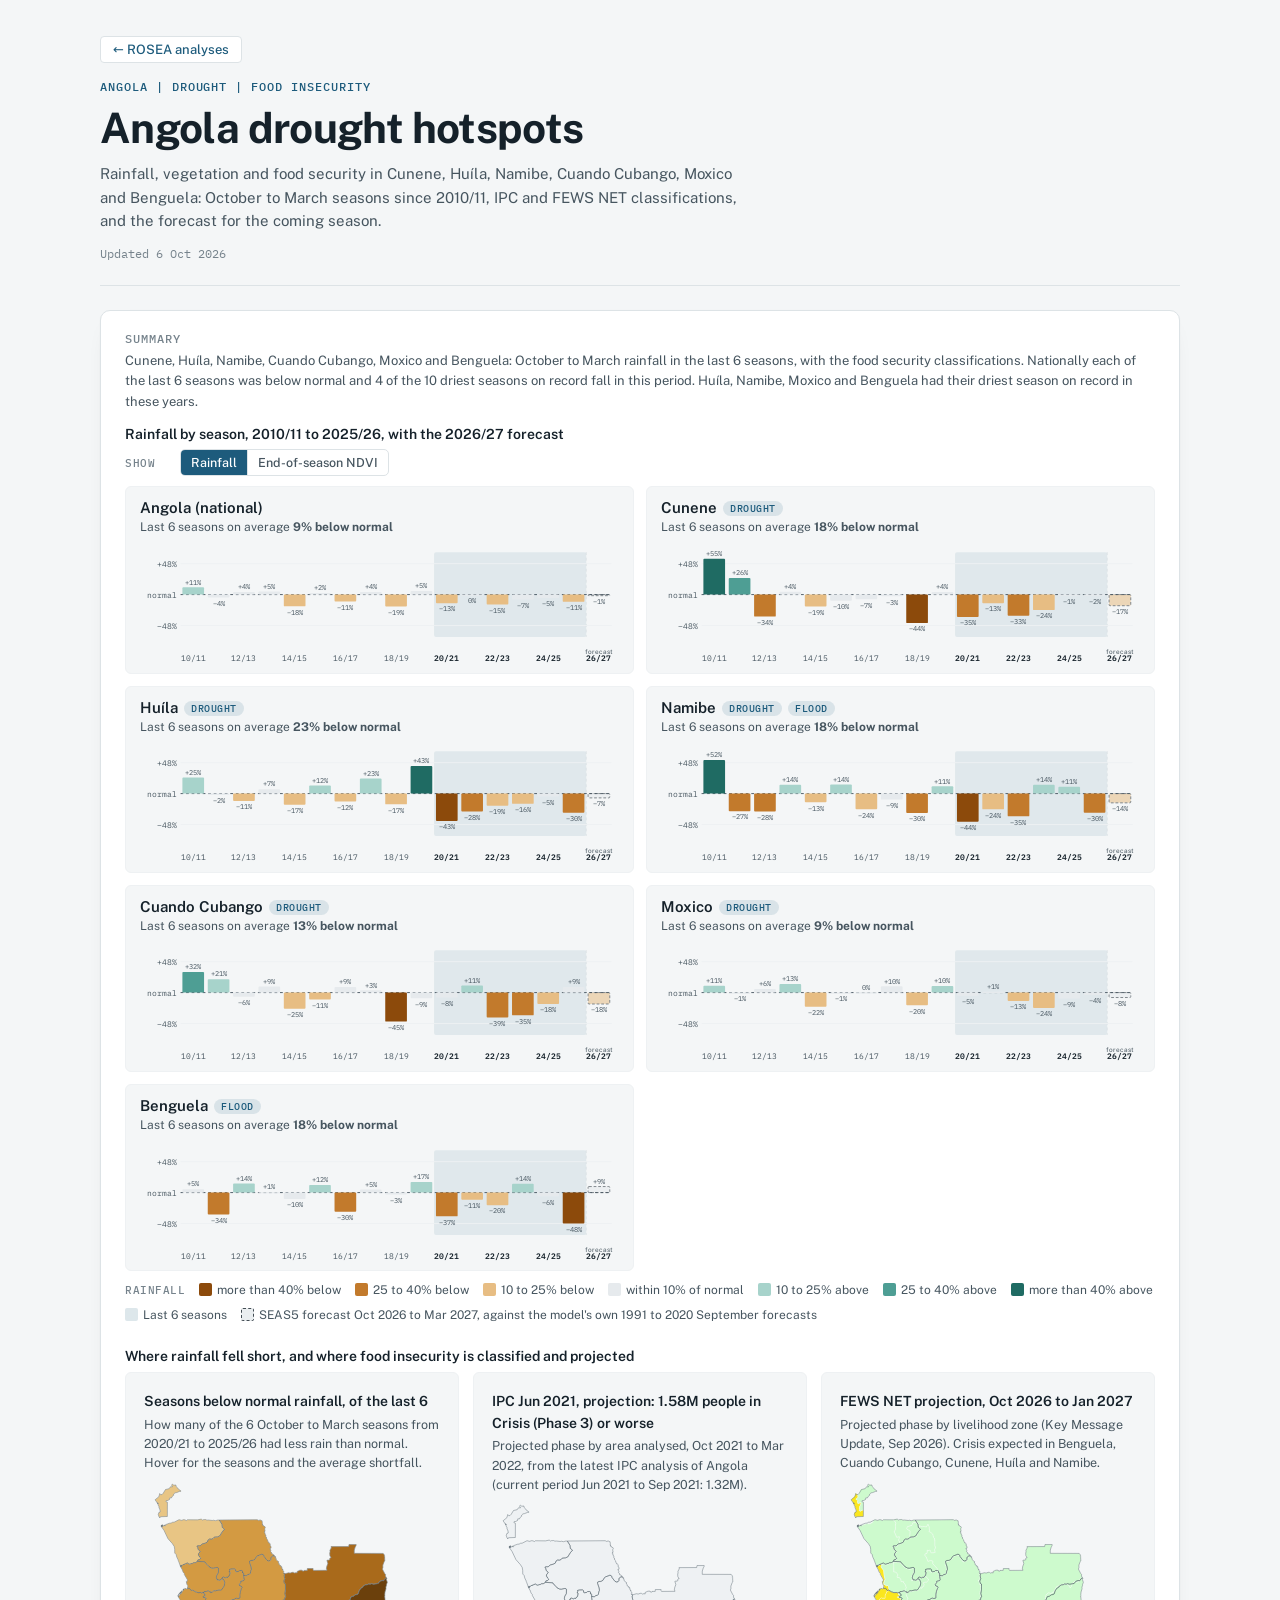
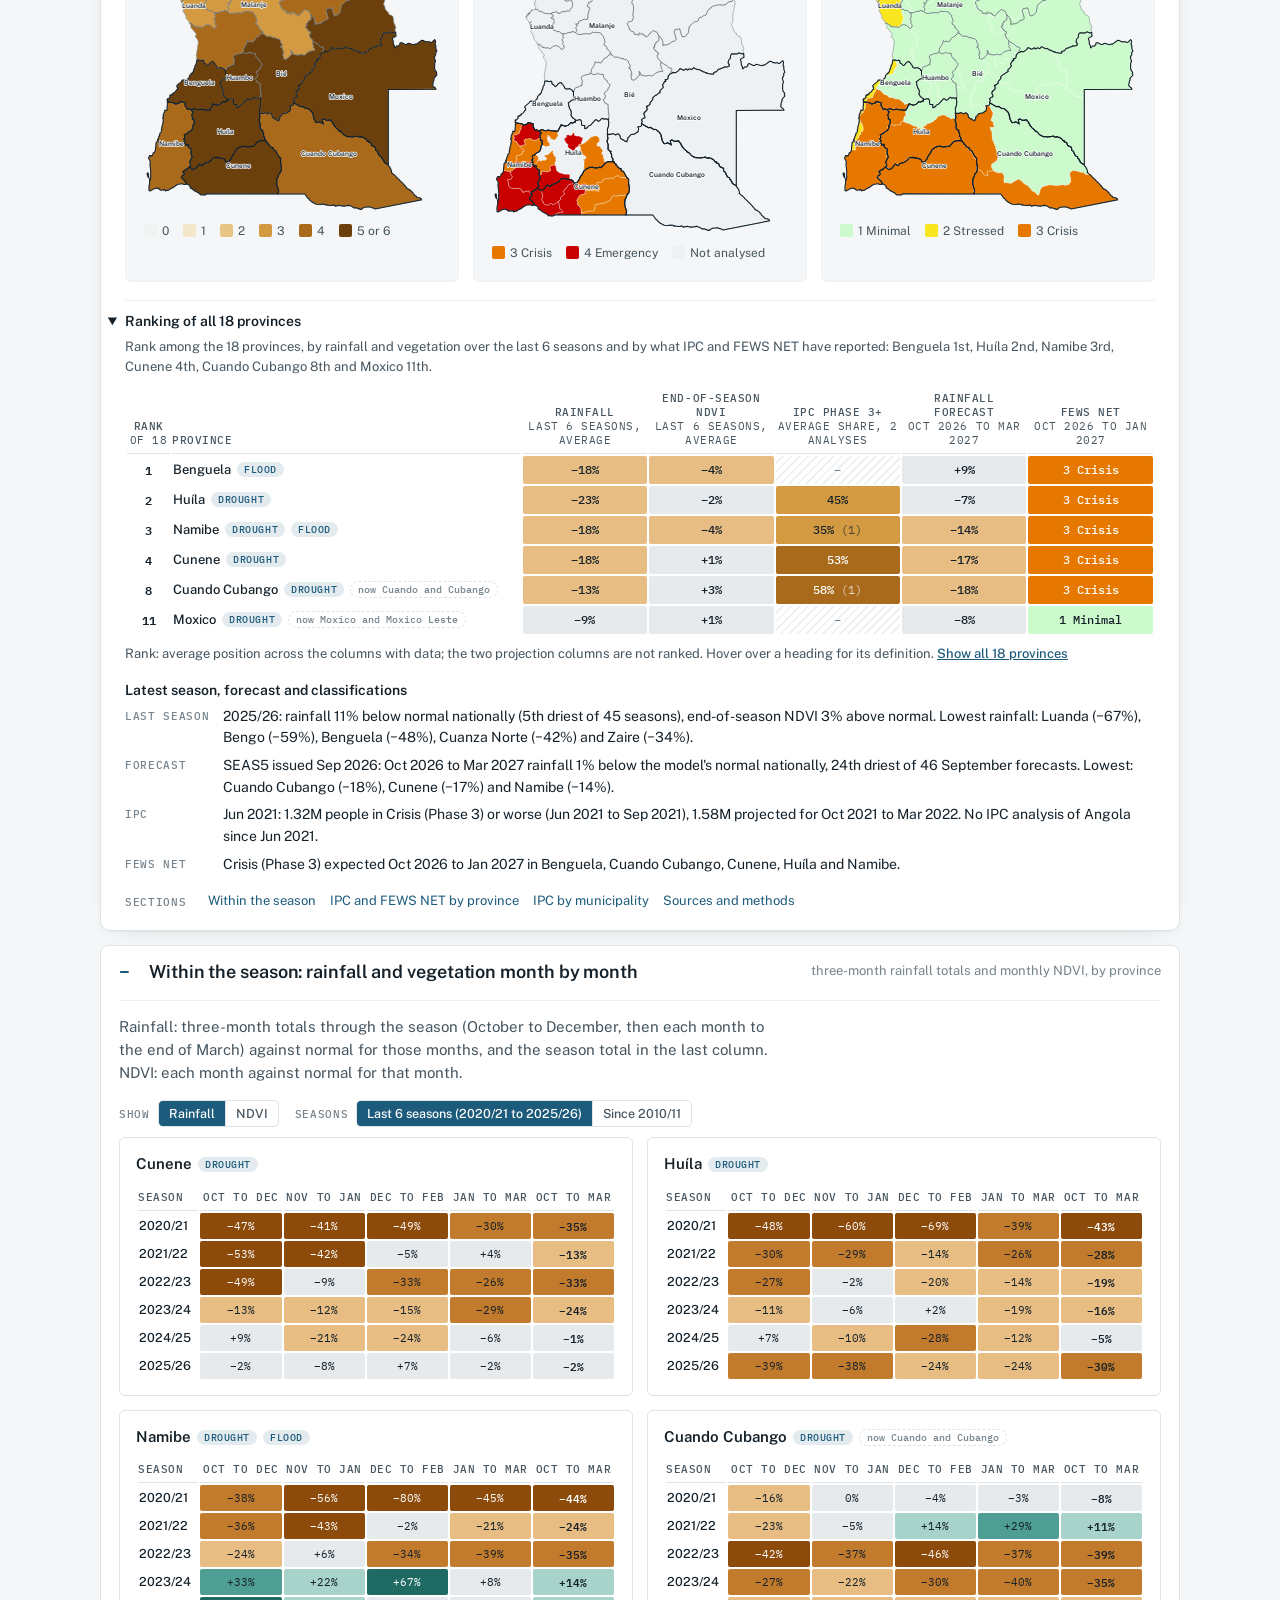
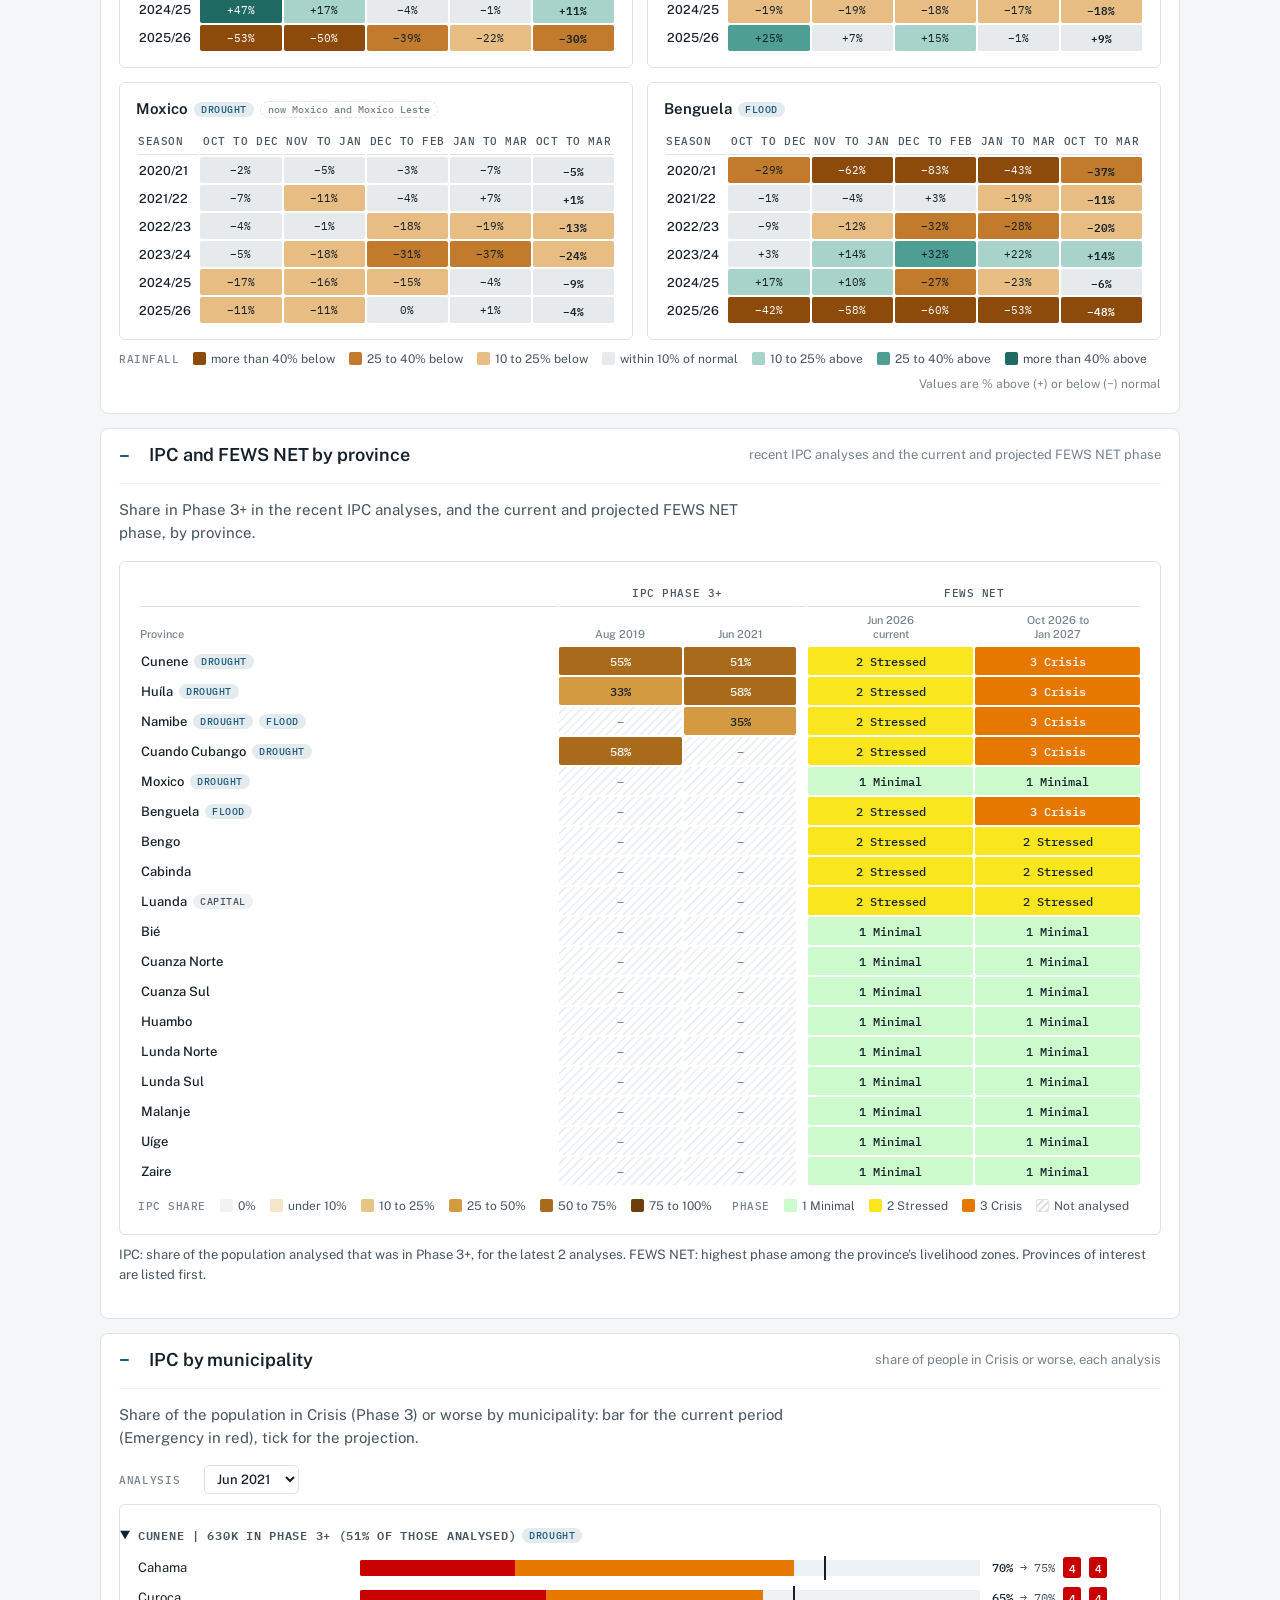
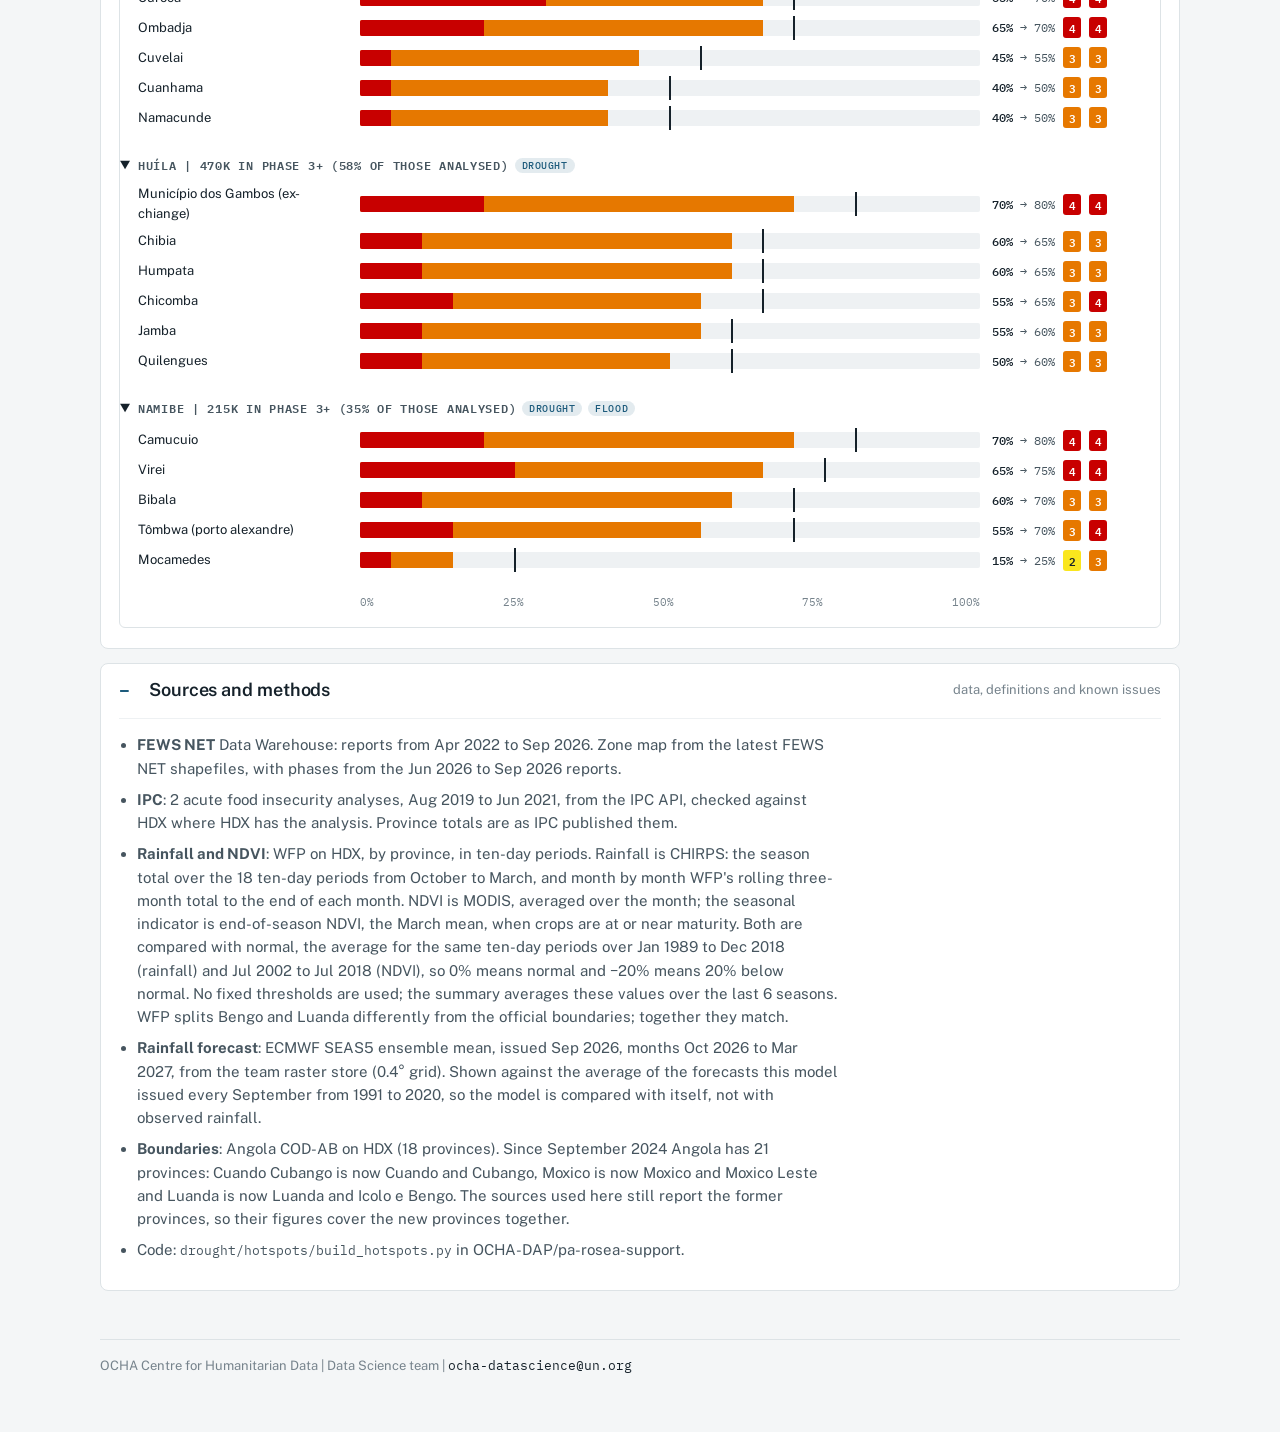
==== commit c80eaac0: "Hotspot pages: clearer section names and text review - Sections: "Within the season: rainfall and ve" ====
--- a/drought/ago/ago_hotspots.html
+++ b/drought/ago/ago_hotspots.html
@@ -169,24 +169,25 @@
     <div class="minis" id="kminis"></div>
     <div class="legend" id="kminis-lg"></div>
   </div>
-  <div class="maps" id="kmaps" hidden style="margin-top:20px">
+  <h3 style="margin-top:22px" id="kmaps-h"></h3>
+  <div class="maps" id="kmaps" hidden>
     <div class="panel map"><h3 id="m-rk-h"></h3><p class="desc" id="m-rk-d"></p><div id="map-rk"></div><div class="legend" id="lg-rk"></div></div>
     <div class="panel map"><h3 id="m-ipc2-h"></h3><p class="desc" id="m-ipc2-d"></p><div id="map-ipc2"></div><div class="legend" id="lg-ipc2"></div></div>
     <div class="panel map"><h3 id="m-fp-h"></h3><p class="desc" id="m-fp-d"></p><div id="map-fp"></div><div class="legend" id="lg-fp"></div></div>
   </div>
   <details class="rank" id="rank-box" open>
-    <summary id="hot-h">How the provinces rank</summary>
+    <summary id="hot-h">Ranking of all provinces</summary>
     <p class="small" id="hot-lead" style="margin:8px 0 8px"></p>
     <div class="scroll"><table class="mx hot" id="hot"></table></div>
     <p class="small" id="hot-note" style="margin:8px 0 0"></p>
-    <h3 style="margin-top:16px">Latest</h3>
+    <h3 style="margin-top:16px">Latest season, forecast and classifications</h3>
     <dl id="now"></dl>
   </details>
   <nav class="nav" aria-label="Sections" id="nav"></nav>
 </section>
 
 <details class="sec" id="s-month" hidden open>
-  <summary><h2 id="h-month">Month by month</h2><span class="hint">three-month rainfall and monthly NDVI, each province</span></summary>
+  <summary><h2 id="h-month">Within the season: rainfall and vegetation month by month</h2><span class="hint">three-month rainfall totals and monthly NDVI, by province</span></summary>
   <div class="body">
   <p class="sub" id="month-sub"></p>
   <div class="controls">
@@ -199,7 +200,7 @@
 </details>
 
 <details class="sec" id="d-mx" open>
-  <summary><h2 id="h-mx">Province detail</h2><span class="hint">recent IPC analyses and FEWS NET by province</span></summary>
+  <summary><h2 id="h-mx">IPC and FEWS NET by province</h2><span class="hint">recent IPC analyses and the current and projected FEWS NET phase</span></summary>
   <div class="body">
   <p class="sub">Share in Phase 3+ in the recent IPC analyses, and the current and projected FEWS NET phase, by province.</p>
   <div class="panel scroll"><table class="mx" id="mx"></table>
@@ -212,16 +213,16 @@
 </details>
 
 <details class="sec" id="d-ipc" open>
-  <summary><h2 id="h-ipc">IPC by area</h2><span class="hint">Phase 3+ share by municipality</span></summary>
+  <summary><h2 id="h-ipc">IPC by municipality</h2><span class="hint">share of people in Crisis or worse, each analysis</span></summary>
   <div class="body">
-  <p class="sub">Share of the population in Crisis (Phase 3) or worse by area: bar for the current period (Emergency in red), tick for the projection.</p>
+  <p class="sub">Share of the population in Crisis (Phase 3) or worse by municipality: bar for the current period (Emergency in red), tick for the projection.</p>
   <div class="controls"><label class="clabel" for="ipcr">Analysis</label><select id="ipcr"></select></div>
   <div class="panel"><div class="ipc" id="ipc"></div></div>
   </div>
 </details>
 
 <details class="sec" id="d-src" open>
-  <summary><h2 id="h-src">Sources</h2><span class="hint">data, definitions and known issues</span></summary>
+  <summary><h2 id="h-src">Sources and methods</h2><span class="hint">data, definitions and known issues</span></summary>
   <div class="body"><ul class="notes" id="src"></ul></div>
 </details>
 
@@ -405,11 +406,12 @@
   {const z2=D.maps.fews.filter(z=>z[5]>=3), cp=[...new Set(z2.map(z=>z[1]))].sort();
   $("m-fp-h").textContent=`FEWS NET projection, ${covLab(ZN.ML2)}`;
   $("m-fp-d").textContent=`Projected phase by livelihood zone (${ZN.ML2.doc}, ${md(ZN.ML2.round)}).${cp.length?` Crisis expected in ${list(cp)}.`:""}`}
-  $("kminis-h").textContent=`Each season against normal since ${sLab(R0)}, with the forecast for ${sLab(S5.season)}`;
+  $("kminis-h").textContent=`Rainfall by season, ${sLab(R0)} to ${sLab(RLAST)}, with the ${sLab(S5.season)} forecast`;
+  $("kmaps-h").textContent=`Where rainfall fell short, and where food insecurity is classified and projected`;
   const nat=RECENT.map(s=>W[`rain|${NAT}|${s}`]), natBelow=nat.filter(r=>r[5]<1).length, natTen=nat.filter(r=>r[6]<=10).length;
   const recs=SHOW.filter(p=>RECENT.some(s=>W[`rain|${p}|${s}`][6]===1));
-  $("k-lead").textContent=`${FOCUS.length?list(FOCUS)+": ":""}October to March rainfall over the last ${N_RECENT} seasons against the record since ${sLab(RF)}. Nationally ${natBelow===N_RECENT?`each of the last ${N_RECENT} seasons was`:`${natBelow} of the last ${N_RECENT} seasons were`} below normal and ${natTen} of the 10 driest seasons on record fall in this period.${recs.length?` ${list(recs)} had ${recs.length===1?"its":"their"} driest season on record in these years.`:""}`;
-  seg("kv","rain",v=>{kv.v=v;drawMinis()});
+  $("k-lead").textContent=`${FOCUS.length?list(FOCUS)+": ":""}October to March rainfall in the last ${N_RECENT} seasons, with the food security classifications. Nationally ${natBelow===N_RECENT?`each of the last ${N_RECENT} seasons was`:`${natBelow} of the last ${N_RECENT} seasons were`} below normal and ${natTen} of the 10 driest seasons on record fall in this period.${recs.length?` ${list(recs)} had ${recs.length===1?"its":"their"} driest season on record in these years.`:""}`;
+  seg("kv","rain",v=>{kv.v=v;$("kminis-h").textContent=v==="rain"?`Rainfall by season, ${sLab(R0)} to ${sLab(RLAST)}, with the ${sLab(S5.season)} forecast`:`End-of-season (March) NDVI by season, ${sLab(R0)} to ${sLab(RLAST)}`;drawMinis()});
 }
 
 /* ---------- maps ---------- */
@@ -532,7 +534,7 @@
   $("hot").querySelectorAll("[data-tip]").forEach(td=>hover(td,td.dataset.tip));
   const noteBase=`Rank: average position across the columns with data; the two projection columns are not ranked. Hover over a heading for its definition.`;
   if(FOCUS.length){
-    $("hot-h").textContent=`How the ${PROVS.length} provinces rank`;
+    $("hot-h").textContent=`Ranking of all ${PROVS.length} provinces`;
     const fr=rows.filter(r=>isF(r.p));
     $("hot-lead").textContent=`Rank among the ${PROVS.length} provinces, by rainfall and vegetation over the last ${N_RECENT} seasons and by what IPC and FEWS NET have reported: ${list(fr.map(r=>`${r.p} ${ord(r.rank)}`))}.`;
     $("hot-note").innerHTML=`${noteBase} <button type="button" class="linkbtn" id="hot-more">Show all ${PROVS.length} provinces</button>`;
@@ -544,16 +546,15 @@
   }
   // latest
   const rl=W[`rain|${NAT}|${lastS}`], nl=W[`ndvi|${NAT}|${lastS}`];
-  const ipcLine=CUR_ROUNDS.length>1
-    ?`${last.label}: ${short(last.nat.C.p3)} people in Crisis (Phase 3) or worse.${peak.id!==last.id?` Highest of the ${ROUNDS.length} analyses: ${short(peak.nat.C.p3)} in ${peak.label}.`:` The highest of the ${ROUNDS.length} analyses.`}`
-    :`${last.label}: ${short(last.nat.C.p3)} people in Crisis (Phase 3) or worse, in ${list(last.provs)}.`;
+  const proj=last.nat.P?`, ${short(last.nat.P.p3)} projected for ${last.periods.P.frm} to ${last.periods.P.to}`:"";
+  const ipcLine=`${last.label}: ${short(last.nat.C.p3)} people in Crisis (Phase 3) or worse (${last.periods.C.frm} to ${last.periods.C.to})${proj}.${CUR_ROUNDS.length>1&&peak.id!==last.id?` Highest of the ${ROUNDS.length} analyses: ${short(peak.nat.C.p3)} in ${peak.label}.`:""} No IPC analysis of ${C.name} since ${last.label}.`;
   $("now").innerHTML=`
    <dt>Last season</dt><dd>${sLab(lastS)}: rainfall ${devTxt(rl[5])} nationally (${rankTxt(rl[6])} of ${WM.rain.n} seasons), end-of-season NDVI ${devTxt(nl[5])}. Lowest rainfall: ${list([...PROVS].sort((a,b)=>W[`rain|${a}|${lastS}`][5]-W[`rain|${b}|${lastS}`][5]).slice(0,5).map(p=>`${p} (${devLab(W[`rain|${p}|${lastS}`][5])})`))}.</dd>
    <dt>Forecast</dt><dd>${(()=>{const n=fc(NAT), lows=PROVS.map(p=>fc(p)).filter(Boolean).sort((a,b)=>a[4]-b[4]).slice(0,3);
      return `SEAS5 issued ${md(S5.issued)}: ${fcLab} rainfall ${devTxt(n[4]).replace("normal","the model's normal")} nationally, ${n[5]===1?"driest":ord(n[5])+" driest"} of ${S5.n} September forecasts. Lowest: ${list(lows.map(r=>`${r[0]} (${devLab(r[4])})`))}.`})()}</dd>
    <dt>IPC</dt><dd>${ipcLine}</dd>
    <dt>FEWS NET</dt><dd>${z2.length?`Crisis (Phase 3) expected ${covLab(ZN.ML2)} in ${list(crisisProvs)}.`:`No province expected to reach Crisis (Phase 3) ${covLab(ZN.ML2)}. Highest expected: ${PH[Math.max(...D.maps.fews.map(z=>z[5]))]}.`}</dd>`;
-  $("nav").innerHTML=`<span class="clabel">Detail</span><a href="#h-month">Month by month</a><a href="#h-mx">Province detail</a><a href="#h-ipc">IPC by area</a><a href="#h-src">Sources</a>`;
+  $("nav").innerHTML=`<span class="clabel">Sections</span><a href="#h-month">Within the season</a><a href="#h-mx">IPC and FEWS NET by province</a><a href="#h-ipc">IPC by municipality</a><a href="#h-src">Sources and methods</a>`;
   document.querySelectorAll("#nav a").forEach(x=>x.addEventListener("click",()=>{const t=document.querySelector(x.getAttribute("href"));const d=t&&t.closest("details");if(d)d.open=true}));
 })();
 
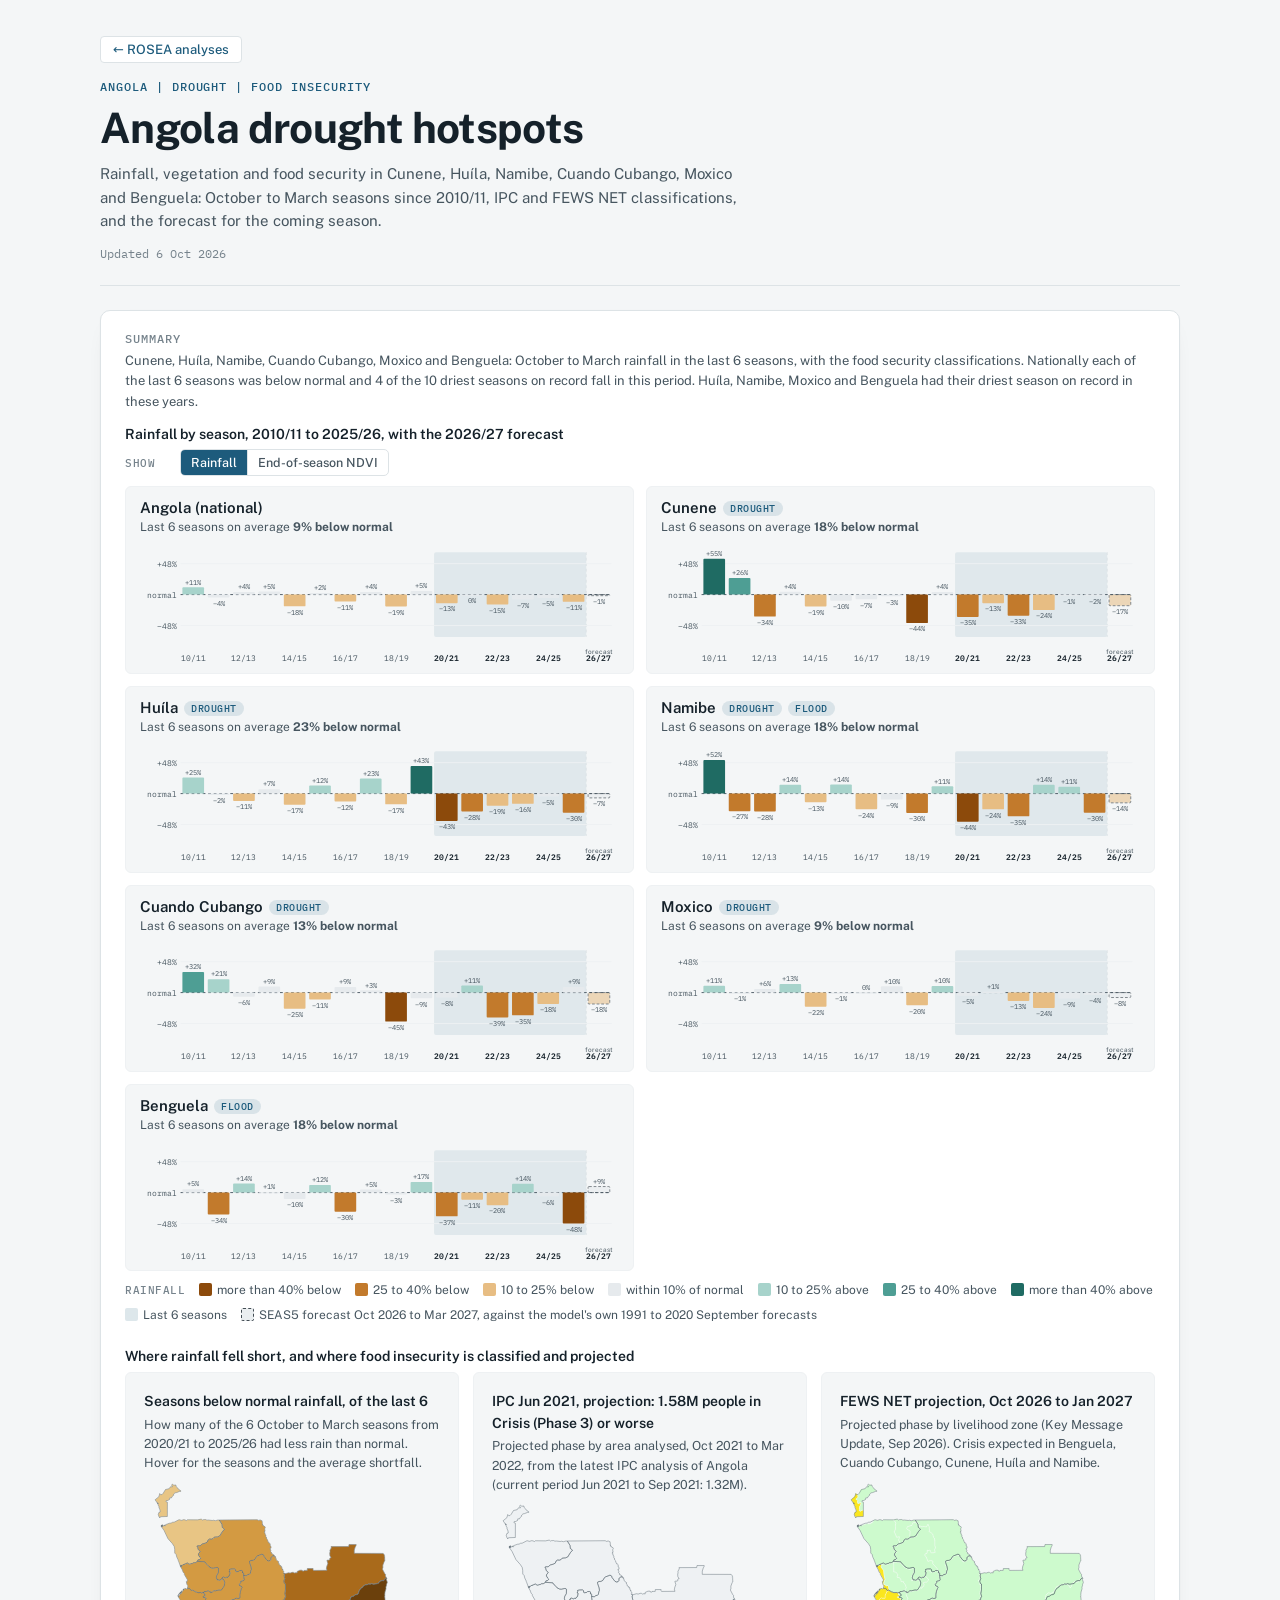
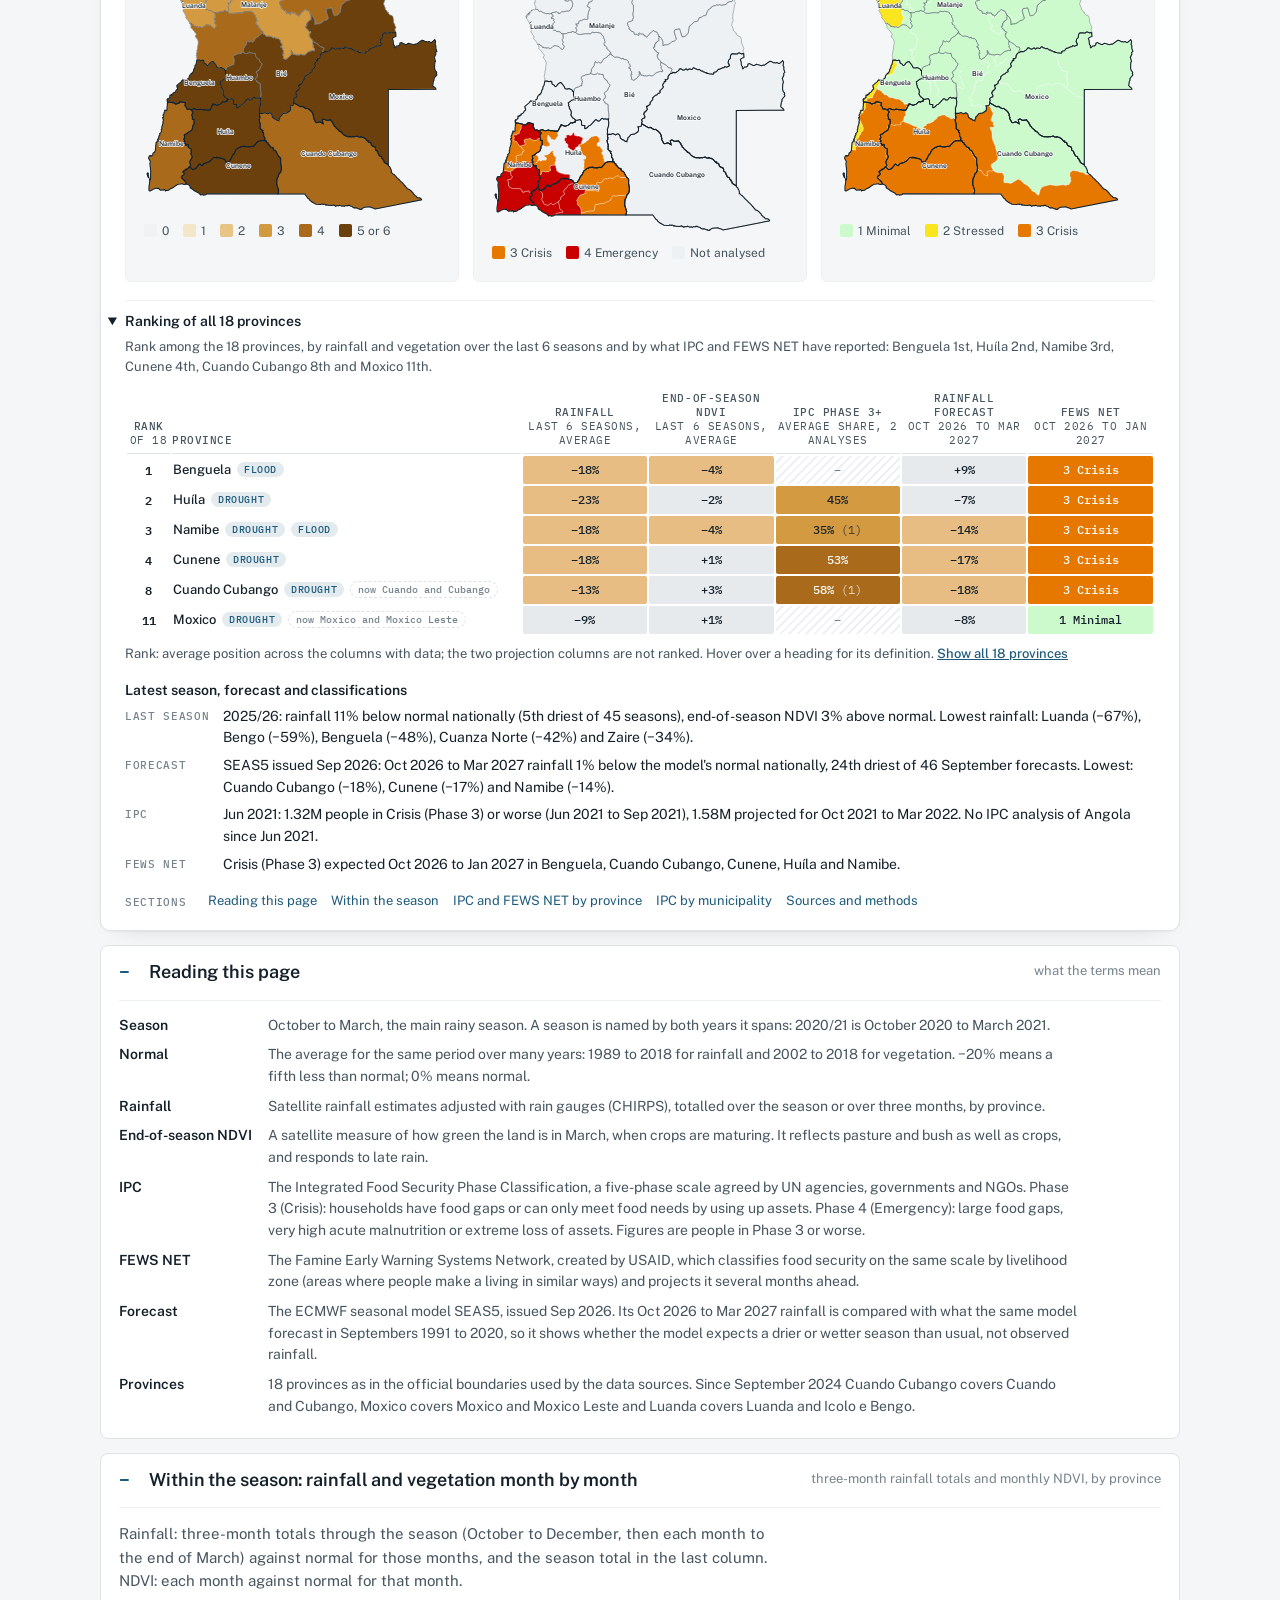
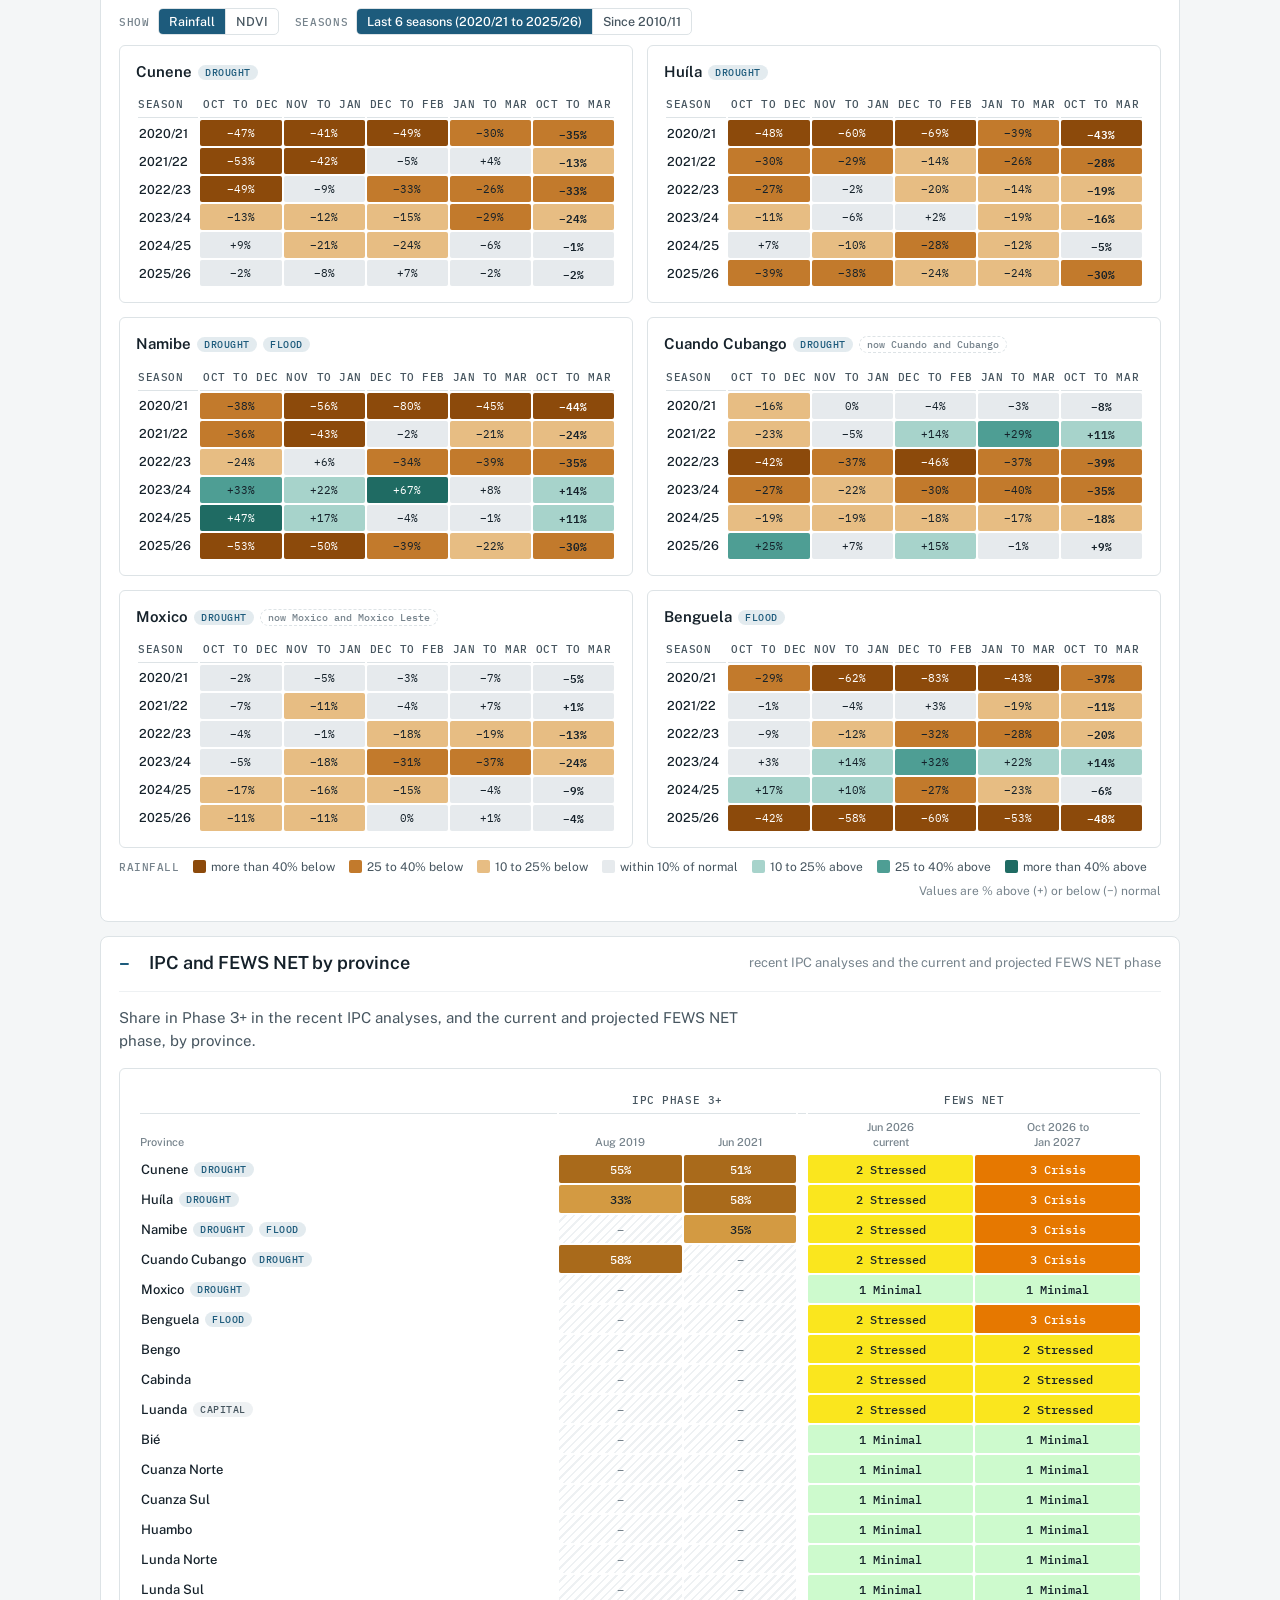
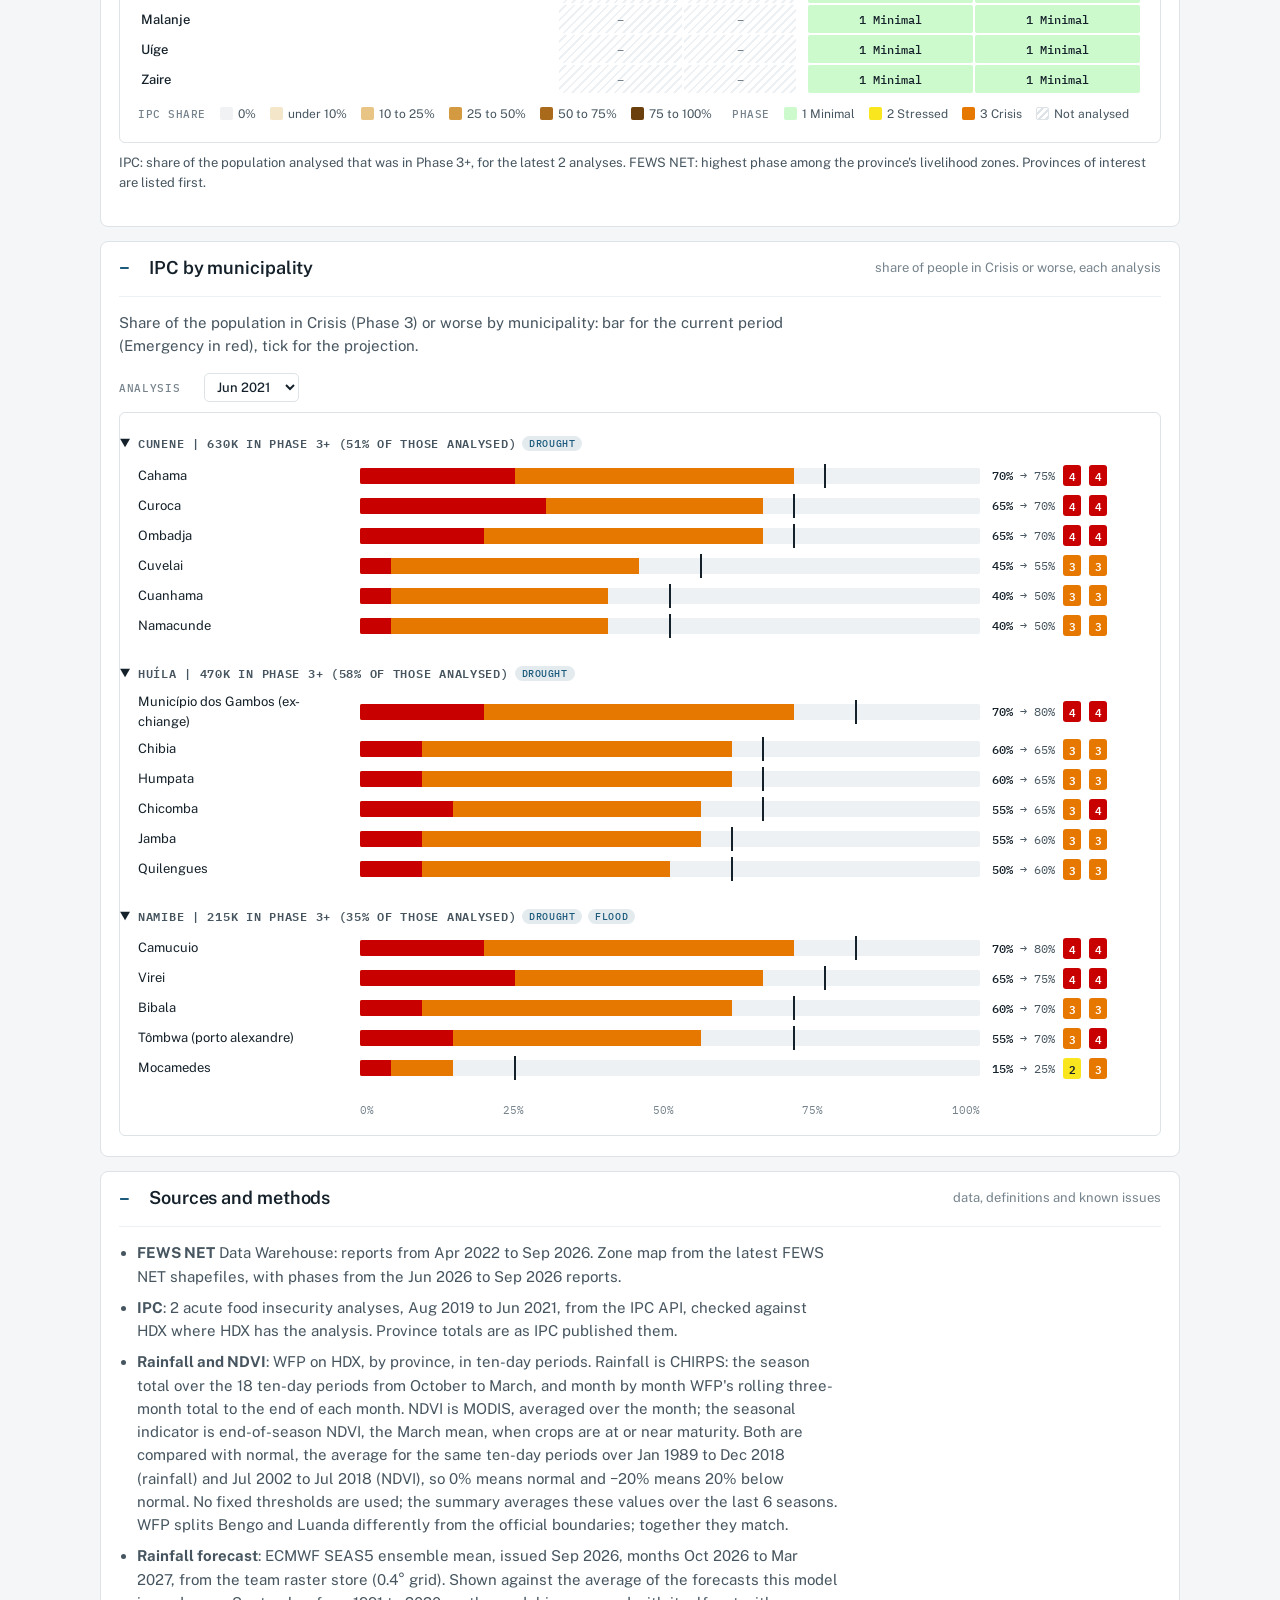
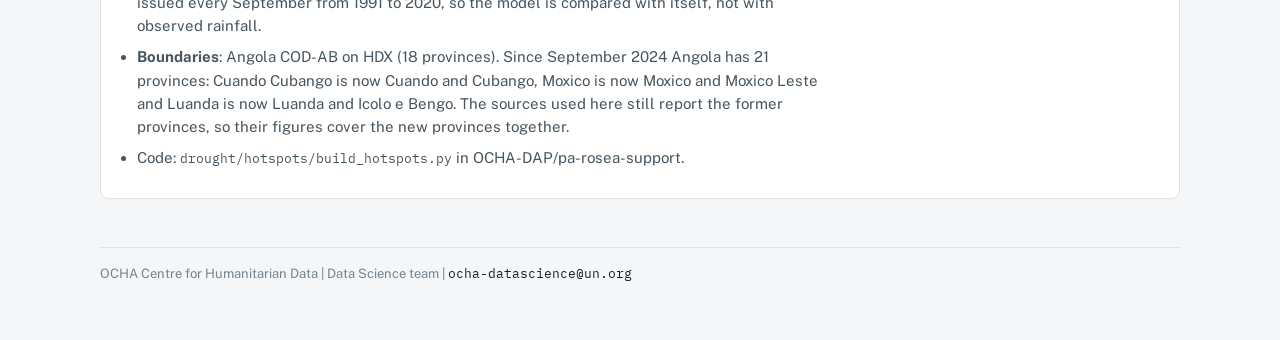
==== commit d22d6a81: "Hotspot pages: "Reading this page" block with one-line definitions of the terms Co-Authored-By: Clau" ====
--- a/drought/ago/ago_hotspots.html
+++ b/drought/ago/ago_hotspots.html
@@ -125,6 +125,9 @@
 details.sec>.body{margin-top:14px;border-top:1px solid var(--rule2);padding-top:14px}
 details.rank{margin-top:18px;border-top:1px solid var(--rule2);padding-top:12px}details.rank summary{cursor:pointer;font:600 14px var(--sans)}details.rank summary:hover{color:var(--accent)}
 .panel .desc{font-size:12.5px;color:var(--ink2);margin:0 0 8px}
+.terms{display:grid;grid-template-columns:max-content 1fr;gap:8px 16px;margin:0;font-size:14px;max-width:960px}
+.terms dt{font-weight:600;color:var(--ink)}.terms dd{margin:0;color:var(--ink2)}
+@media (max-width:640px){.terms{grid-template-columns:1fr;gap:2px}.terms dd{margin-bottom:8px}}
 .ipc{display:grid;gap:22px}
 details summary{cursor:pointer;list-style-position:outside}
 .ipc h4{font:600 12px var(--mono);letter-spacing:.06em;text-transform:uppercase;color:var(--ink2);margin:0 0 8px}
@@ -185,6 +188,11 @@
   </details>
   <nav class="nav" aria-label="Sections" id="nav"></nav>
 </section>
+
+<details class="sec" id="d-read" open>
+  <summary><h2 id="h-read">Reading this page</h2><span class="hint">what the terms mean</span></summary>
+  <div class="body"><dl class="terms" id="terms"></dl></div>
+</details>
 
 <details class="sec" id="s-month" hidden open>
   <summary><h2 id="h-month">Within the season: rainfall and vegetation month by month</h2><span class="hint">three-month rainfall totals and monthly NDVI, by province</span></summary>
@@ -480,6 +488,20 @@
 ipcSel.addEventListener("change",drawIpcBars);
 drawIpcBars();
 
+/* ---------- reading this page ---------- */
+(function(){
+  const terms=[
+    ["Season","October to March, the main rainy season. A season is named by both years it spans: 2020/21 is October 2020 to March 2021."],
+    ["Normal",`The average for the same period over many years: ${md(WM.rain.base[0]).slice(-4)} to ${md(WM.rain.base[1]).slice(-4)} for rainfall and ${md(WM.ndvi.base[0]).slice(-4)} to ${md(WM.ndvi.base[1]).slice(-4)} for vegetation. −20% means a fifth less than normal; 0% means normal.`],
+    ["Rainfall","Satellite rainfall estimates adjusted with rain gauges (CHIRPS), totalled over the season or over three months, by province."],
+    ["End-of-season NDVI","A satellite measure of how green the land is in March, when crops are maturing. It reflects pasture and bush as well as crops, and responds to late rain."],
+    ["IPC","The Integrated Food Security Phase Classification, a five-phase scale agreed by UN agencies, governments and NGOs. Phase 3 (Crisis): households have food gaps or can only meet food needs by using up assets. Phase 4 (Emergency): large food gaps, very high acute malnutrition or extreme loss of assets. Figures are people in Phase 3 or worse."],
+    ["FEWS NET","The Famine Early Warning Systems Network, created by USAID, which classifies food security on the same scale by livelihood zone (areas where people make a living in similar ways) and projects it several months ahead."],
+    ["Forecast",`The ECMWF seasonal model SEAS5, issued ${md(S5.issued)}. Its ${fcLab} rainfall is compared with what the same model forecast in Septembers ${S5.ref[0]} to ${S5.ref[1]}, so it shows whether the model expects a drier or wetter season than usual, not observed rainfall.`],
+    ["Provinces",`${PROVS.length} provinces as in the official boundaries used by the data sources.${Object.keys(REN).length?` Since September 2024 ${list(Object.keys(REN).map(p=>`${p} covers ${list(REN[p])}`))}.`:""}`]];
+  $("terms").innerHTML=terms.map(([t,d])=>`<dt>${t}</dt><dd>${d}</dd>`).join("");
+})();
+
 /* ---------- sources ---------- */
 (function(){
   const F=D.fews, odd=WM.odd_units, ren=Object.keys(REN);
@@ -554,7 +576,7 @@
      return `SEAS5 issued ${md(S5.issued)}: ${fcLab} rainfall ${devTxt(n[4]).replace("normal","the model's normal")} nationally, ${n[5]===1?"driest":ord(n[5])+" driest"} of ${S5.n} September forecasts. Lowest: ${list(lows.map(r=>`${r[0]} (${devLab(r[4])})`))}.`})()}</dd>
    <dt>IPC</dt><dd>${ipcLine}</dd>
    <dt>FEWS NET</dt><dd>${z2.length?`Crisis (Phase 3) expected ${covLab(ZN.ML2)} in ${list(crisisProvs)}.`:`No province expected to reach Crisis (Phase 3) ${covLab(ZN.ML2)}. Highest expected: ${PH[Math.max(...D.maps.fews.map(z=>z[5]))]}.`}</dd>`;
-  $("nav").innerHTML=`<span class="clabel">Sections</span><a href="#h-month">Within the season</a><a href="#h-mx">IPC and FEWS NET by province</a><a href="#h-ipc">IPC by municipality</a><a href="#h-src">Sources and methods</a>`;
+  $("nav").innerHTML=`<span class="clabel">Sections</span><a href="#h-read">Reading this page</a><a href="#h-month">Within the season</a><a href="#h-mx">IPC and FEWS NET by province</a><a href="#h-ipc">IPC by municipality</a><a href="#h-src">Sources and methods</a>`;
   document.querySelectorAll("#nav a").forEach(x=>x.addEventListener("click",()=>{const t=document.querySelector(x.getAttribute("href"));const d=t&&t.closest("details");if(d)d.open=true}));
 })();
 
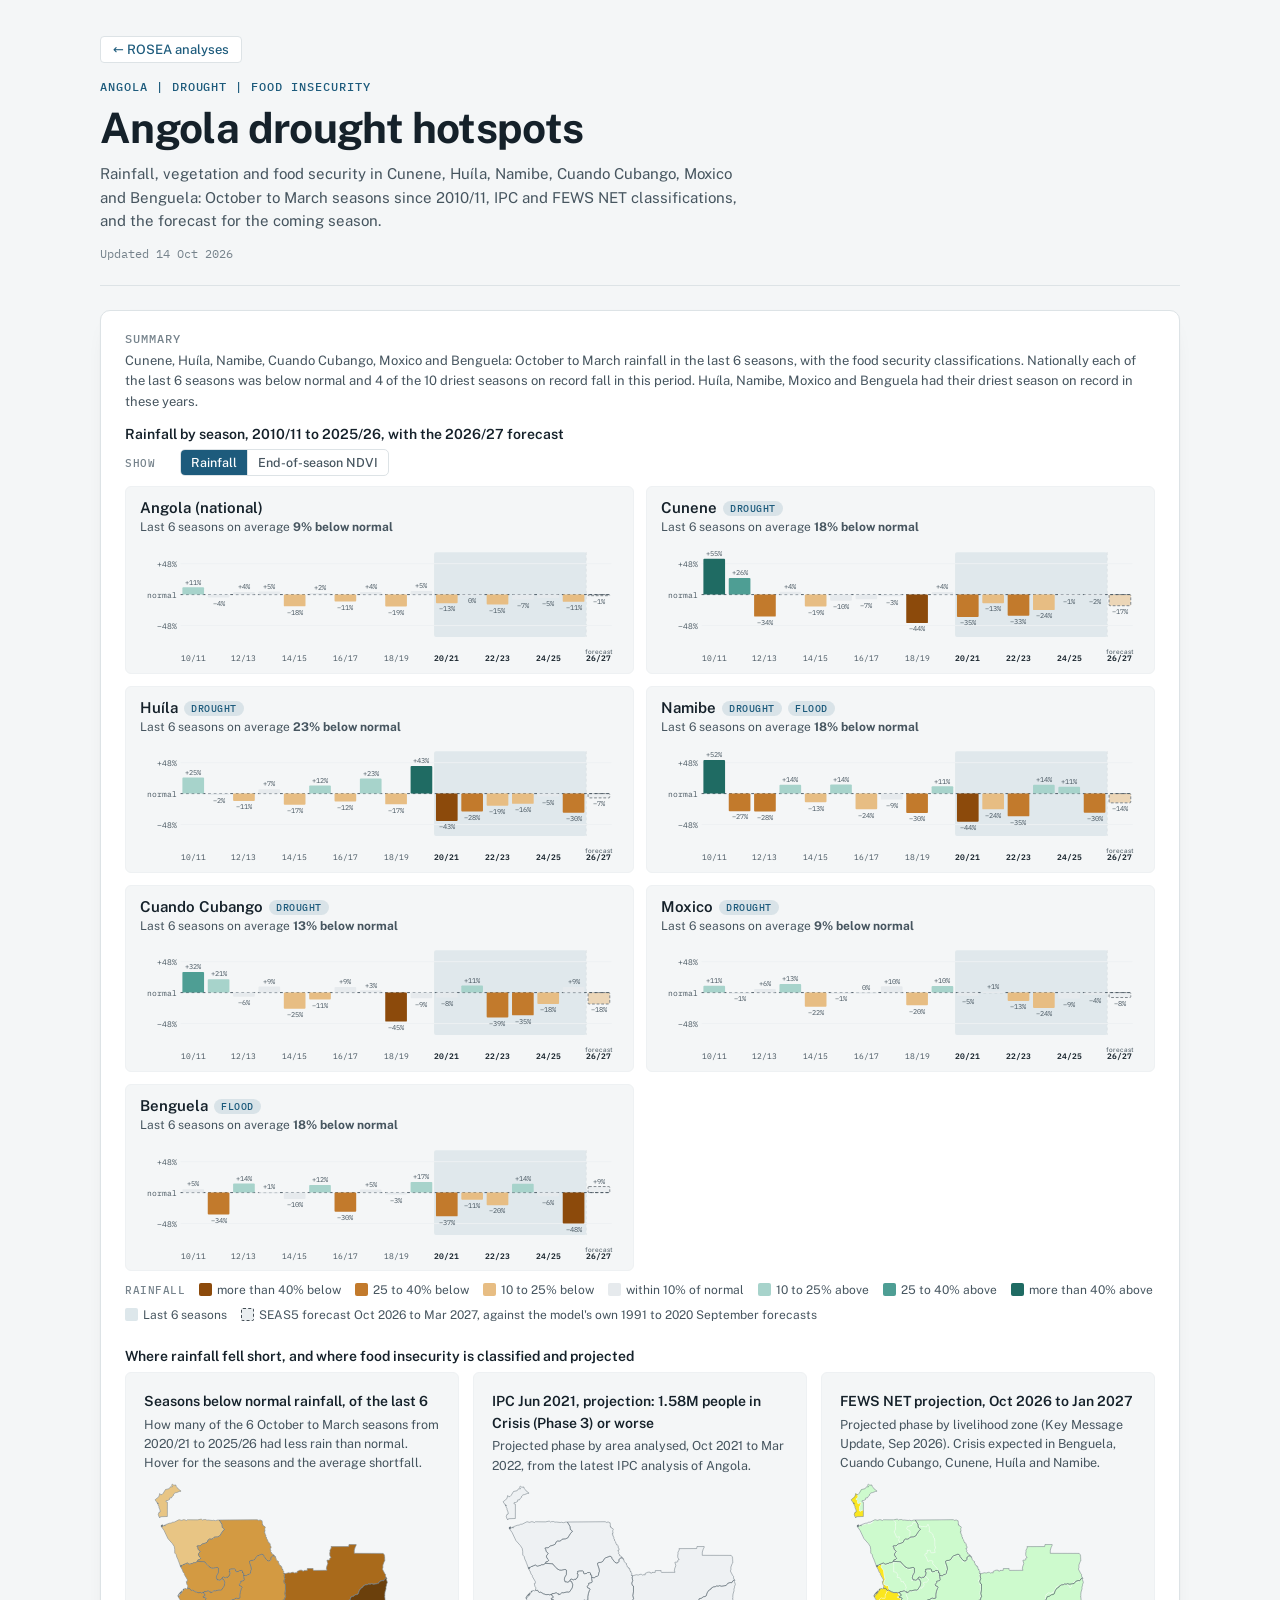
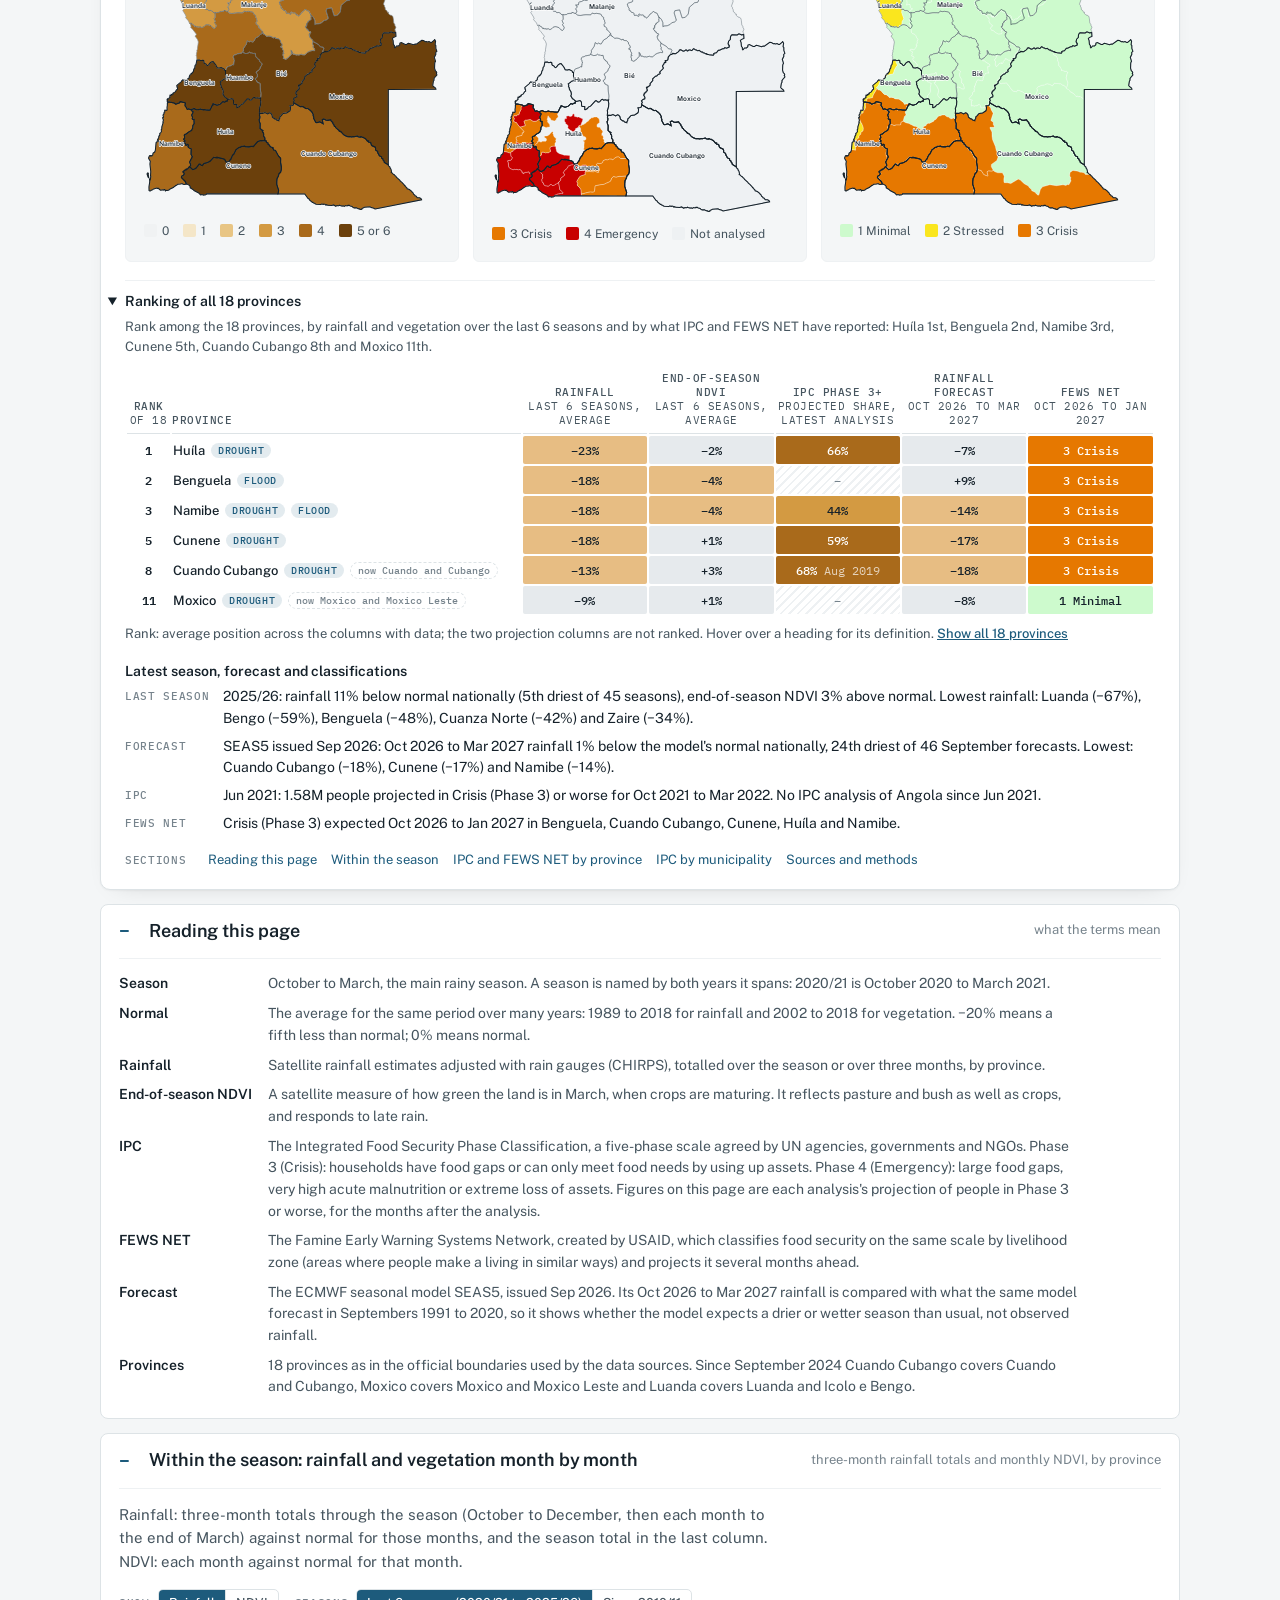
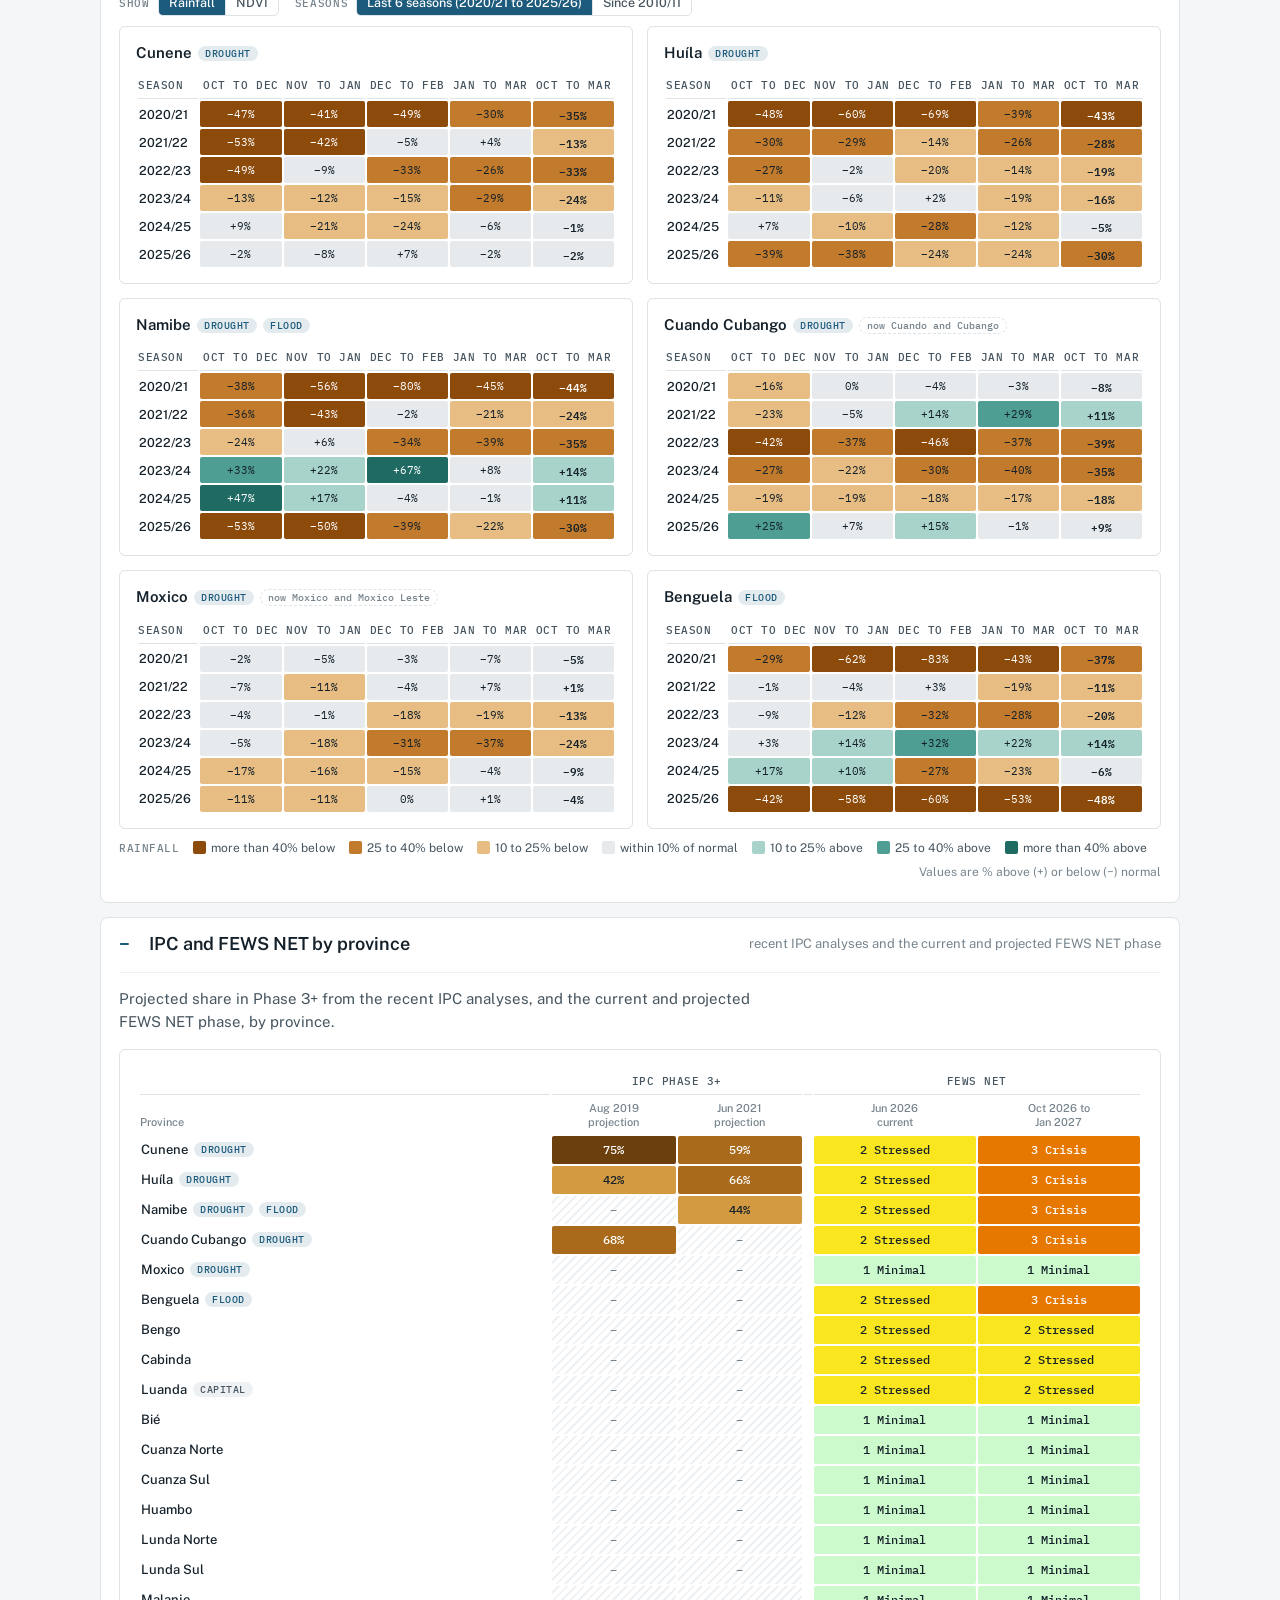
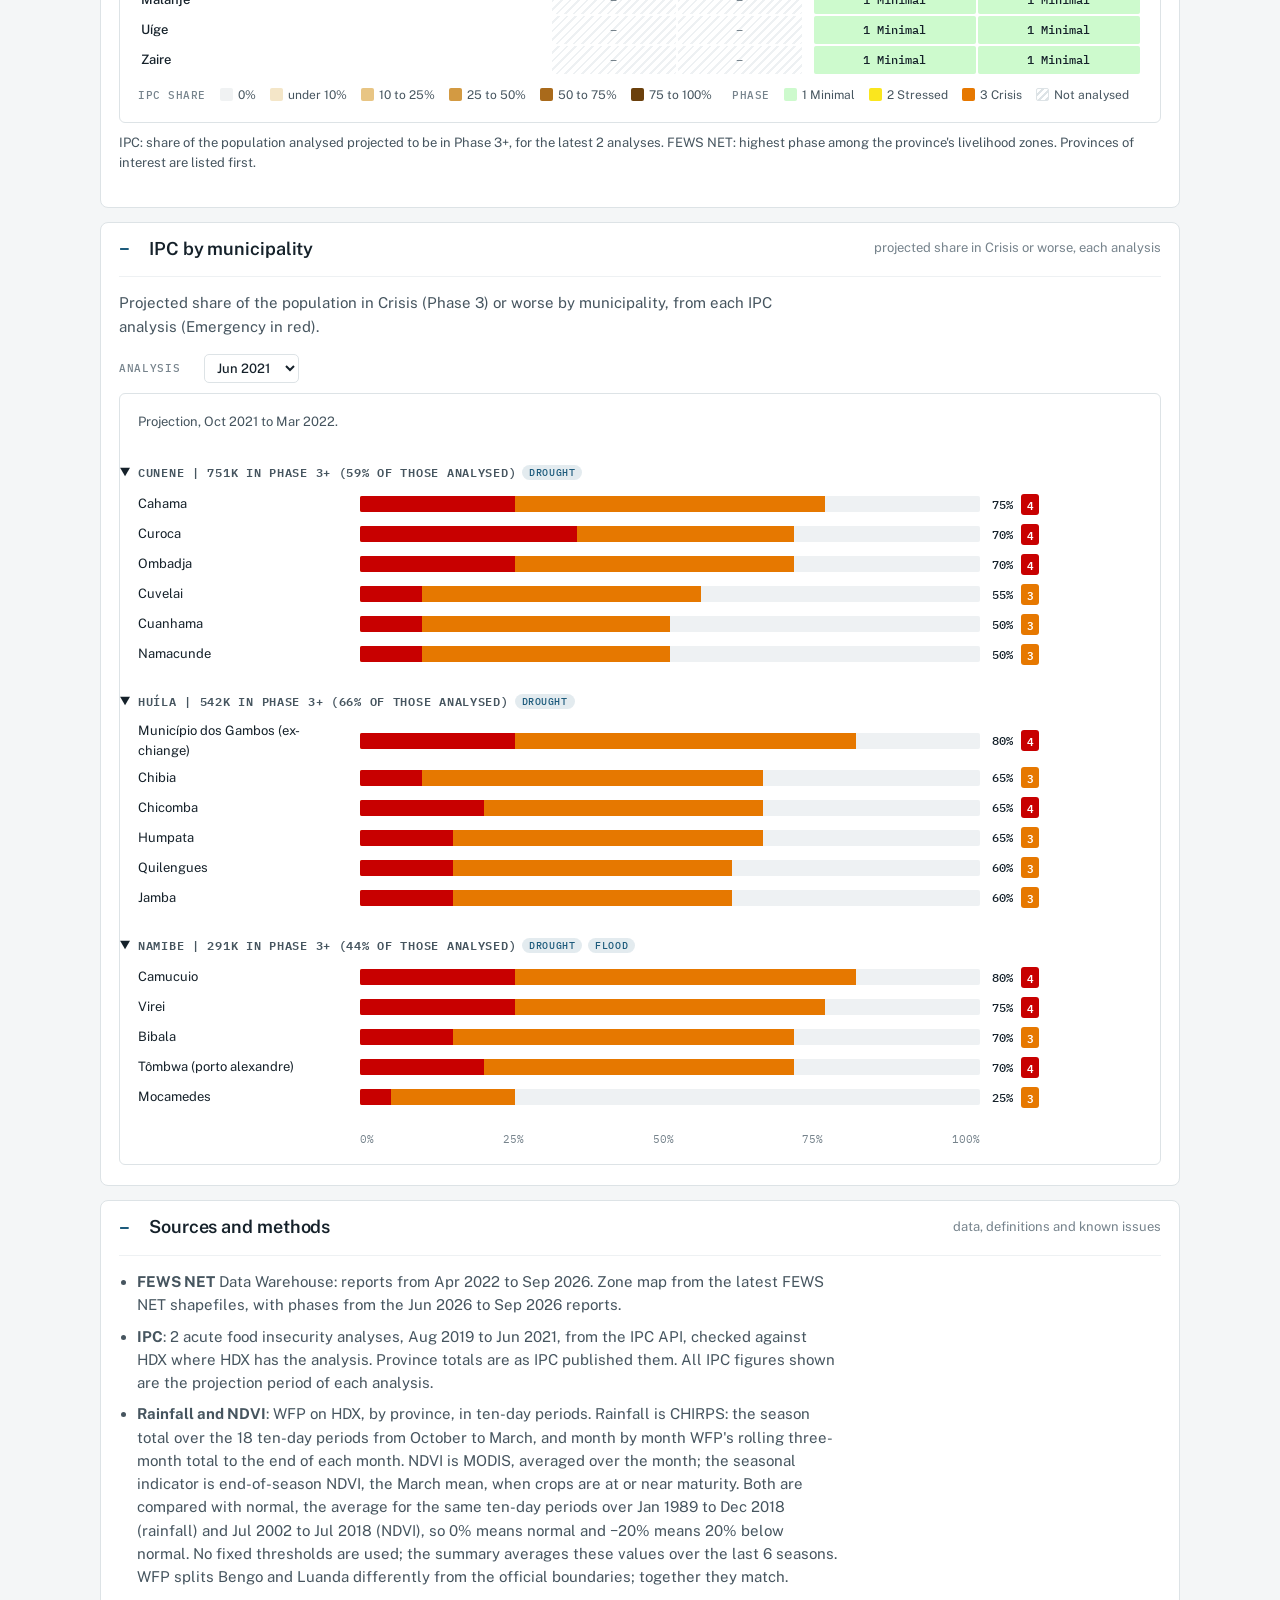
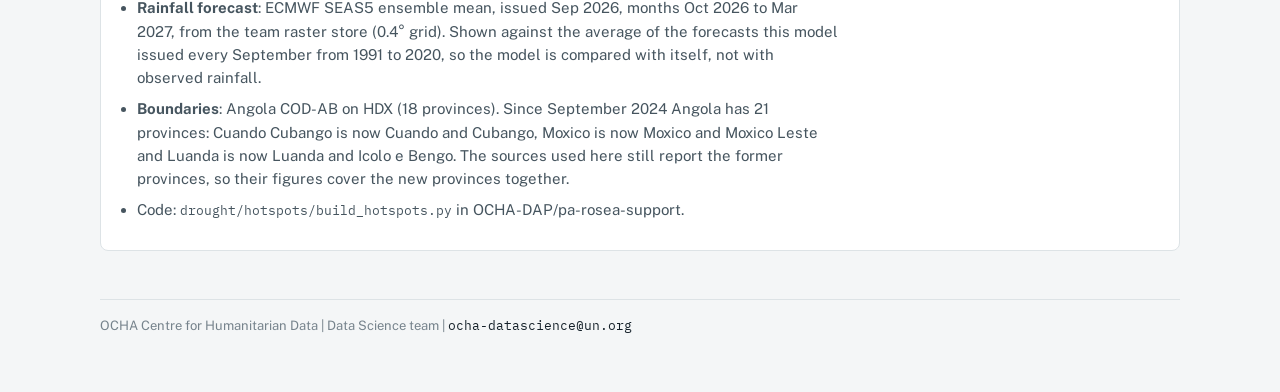
==== commit c318fd7e: "Hotspot pages: IPC figures use each analysis's projection everywhere; no averaging - Ranking column:" ====
--- a/drought/ago/ago_hotspots.html
+++ b/drought/ago/ago_hotspots.html
@@ -210,7 +210,7 @@
 <details class="sec" id="d-mx" open>
   <summary><h2 id="h-mx">IPC and FEWS NET by province</h2><span class="hint">recent IPC analyses and the current and projected FEWS NET phase</span></summary>
   <div class="body">
-  <p class="sub">Share in Phase 3+ in the recent IPC analyses, and the current and projected FEWS NET phase, by province.</p>
+  <p class="sub">Projected share in Phase 3+ from the recent IPC analyses, and the current and projected FEWS NET phase, by province.</p>
   <div class="panel scroll"><table class="mx" id="mx"></table>
     <div class="legend"><span class="grp">IPC share</span><span id="mxseq" style="display:contents"></span>
       <span class="grp" style="margin-left:6px">Phase</span><span id="mxph" style="display:contents"></span>
@@ -221,9 +221,9 @@
 </details>
 
 <details class="sec" id="d-ipc" open>
-  <summary><h2 id="h-ipc">IPC by municipality</h2><span class="hint">share of people in Crisis or worse, each analysis</span></summary>
+  <summary><h2 id="h-ipc">IPC by municipality</h2><span class="hint">projected share in Crisis or worse, each analysis</span></summary>
   <div class="body">
-  <p class="sub">Share of the population in Crisis (Phase 3) or worse by municipality: bar for the current period (Emergency in red), tick for the projection.</p>
+  <p class="sub">Projected share of the population in Crisis (Phase 3) or worse by municipality, from each IPC analysis (Emergency in red).</p>
   <div class="controls"><label class="clabel" for="ipcr">Analysis</label><select id="ipcr"></select></div>
   <div class="panel"><div class="ipc" id="ipc"></div></div>
   </div>
@@ -239,7 +239,7 @@
 <div id="tip" hidden></div>
 
 <script>
-const D={"country":{"iso3":"AGO","name":"Angola","capital":"Luanda"},"built":"2026-10-06","provinces":["Bengo","Benguela","Bié","Cabinda","Cuando Cubango","Cuanza Norte","Cuanza Sul","Cunene","Huambo","Huíla","Luanda","Lunda Norte","Lunda Sul","Malanje","Moxico","Namibe","Uíge","Zaire"],"first_season":2010,"focus":{"Cunene":["drought"],"Huíla":["drought"],"Namibe":["drought","flood"],"Cuando Cubango":["drought"],"Moxico":["drought"],"Benguela":["flood"]},"renamed":{"Cuando Cubango":["Cuando","Cubango"],"Moxico":["Moxico","Moxico Leste"],"Luanda":["Luanda","Icolo e Bengo"]},"maps":{"w":560,"h":628.6,"outline":"M1.6 558.1L2.4 558.7L2.2 561.6L3.2 567.5L2.0 566.3L0.1 561.2L0.1 559.4L1.6 558.1ZM30.4 460.8L30.4 461.0L30.3 461.0L30.4 460.8ZM38.5 417.6L38.5 417.5L38.6 417.5L38.5 417.6ZM39.5 416.0L39.4 416.0L39.5 415.9L39.5 416.0ZM58.4 393.7L58.5 393.8L58.4 393.8L58.4 393.7ZM57.8 392.0L57.8 392.1L57.8 392.0L57.8 392.0ZM57.7 391.7L57.8 391.8L57.8 392.0L57.7 391.7ZM63.1 213.7L63.1 213.8L63.1 213.8L63.1 213.7ZM60.8 213.8L61.2 213.7L61.0 213.9L60.8 213.8ZM62.5 212.1L62.7 212.3L62.5 212.2L62.5 212.1ZM66.4 206.7L67.4 206.8L66.5 207.0L66.5 207.7L65.5 208.1L61.2 213.0L62.2 211.0L66.4 206.7ZM28.2 81.6L28.5 82.3L27.9 82.2L27.8 82.3L28.2 81.6ZM29.9 78.5L29.4 79.8L28.3 79.7L27.9 80.0L27.5 79.9L27.5 80.3L28.9 80.0L28.8 80.4L28.5 80.5L28.4 80.9L29.3 80.1L29.1 81.4L28.2 81.5L27.5 81.9L27.4 79.9L29.9 78.5ZM55.3 1.7L55.8 4.4L59.4 7.8L60.7 10.1L64.8 12.6L64.9 14.2L62.7 14.1L56.6 16.5L53.9 16.9L51.7 19.0L50.7 21.1L51.1 21.8L47.9 24.4L47.3 26.5L43.8 26.6L43.3 29.9L38.8 32.0L36.6 32.0L36.2 33.1L36.9 34.2L39.2 35.2L39.1 62.6L26.9 63.0L24.3 64.2L24.8 65.3L24.7 65.3L22.6 62.3L21.5 58.2L23.2 54.2L24.5 54.5L25.3 53.9L25.0 50.2L22.5 44.0L23.0 43.3L20.9 40.0L21.4 38.8L20.6 37.5L21.6 37.6L21.3 36.7L19.9 36.1L19.8 36.4L20.4 36.7L20.3 37.2L20.8 37.8L20.8 38.0L15.4 30.3L22.8 24.2L24.4 18.2L26.4 20.5L28.6 20.3L31.1 17.7L35.8 10.3L42.7 8.8L44.9 5.3L49.2 5.2L47.6 2.5L48.5 0.2L50.2 0.5L51.6 2.2L55.3 1.7ZM108.7 68.7L113.2 68.5L115.6 69.7L118.5 69.4L125.9 70.3L128.1 69.8L132.0 70.7L136.7 69.4L148.6 69.0L188.9 69.4L211.9 68.6L214.1 69.9L218.5 69.3L222.1 70.7L222.5 72.2L222.0 73.7L222.8 74.3L222.4 77.5L224.0 78.0L222.8 78.8L224.6 79.4L224.5 80.7L226.5 81.3L228.4 83.8L227.4 85.7L228.0 91.2L226.4 91.4L227.1 92.2L226.7 93.7L228.4 94.4L227.5 95.4L228.5 96.6L228.2 97.9L229.8 99.1L229.3 101.5L230.4 102.2L231.2 106.2L232.9 107.7L233.2 110.3L234.7 111.9L234.9 113.8L237.7 114.9L237.8 119.3L239.3 120.2L239.7 121.9L239.1 124.3L237.8 123.6L237.3 124.2L239.2 128.7L238.4 130.2L240.0 131.4L240.8 134.6L241.9 134.5L244.0 136.6L245.5 136.8L245.5 140.3L246.5 140.4L247.1 139.5L248.9 140.7L247.6 142.7L249.5 143.8L249.4 145.3L250.5 147.4L254.3 150.1L253.6 152.5L255.5 153.8L255.0 155.7L258.0 157.3L258.0 158.6L259.1 158.7L258.7 159.5L260.0 159.6L259.7 160.8L261.0 161.5L260.5 163.5L261.8 164.3L261.6 165.0L262.5 164.6L262.3 166.8L264.5 168.8L263.8 169.0L263.3 170.6L265.8 172.7L268.1 172.7L273.0 171.3L276.5 171.9L280.4 170.5L282.9 170.6L284.8 172.0L285.6 171.3L290.2 171.4L289.6 169.9L290.1 168.7L295.4 166.3L298.9 166.3L299.5 166.5L299.4 167.5L302.6 168.1L303.6 167.4L303.3 166.8L309.4 166.8L309.6 163.2L320.8 163.2L320.7 165.2L321.7 166.8L347.6 166.6L346.2 162.2L347.2 160.4L347.1 158.2L348.2 156.8L349.2 153.1L347.4 147.6L347.9 147.0L352.1 146.9L353.0 145.3L352.7 143.9L354.3 142.6L355.6 142.5L353.0 137.8L353.4 137.2L352.7 135.2L353.5 130.4L353.1 129.0L354.8 124.9L356.1 123.5L355.3 120.8L389.5 120.7L390.1 116.8L404.1 116.8L403.7 119.7L402.4 121.1L400.4 127.5L400.3 133.8L456.2 133.9L457.9 135.9L458.8 138.6L458.3 139.4L459.6 141.2L458.7 144.7L459.4 147.1L455.6 156.6L455.7 161.9L454.6 164.0L456.5 168.2L461.1 175.2L460.6 175.9L461.4 180.2L463.2 181.7L462.4 184.5L464.3 189.7L462.6 194.4L463.2 195.1L462.2 196.6L461.8 202.1L459.8 208.6L459.3 213.9L459.9 215.2L459.0 216.5L459.8 223.9L456.7 232.1L458.6 234.2L458.4 235.7L460.1 238.8L460.5 242.8L463.1 244.4L465.0 248.0L466.2 247.4L466.6 250.3L469.4 253.2L471.3 253.1L474.7 255.4L475.5 258.2L475.0 258.7L475.9 259.8L476.7 268.4L478.7 270.8L478.8 272.7L480.9 276.5L478.6 282.5L480.4 283.8L480.2 289.9L481.1 293.6L479.7 295.2L476.5 296.2L474.2 298.0L473.9 299.0L475.4 302.3L476.0 309.6L478.2 313.2L477.9 315.5L479.2 316.3L481.7 313.0L485.8 312.8L488.4 310.3L488.5 307.2L491.4 306.2L498.7 309.8L501.9 309.9L502.6 308.6L505.2 307.6L515.0 310.5L518.1 309.1L520.3 309.5L530.8 301.9L534.0 302.3L537.6 304.5L539.6 304.4L541.5 305.2L544.8 304.4L548.6 306.2L550.5 305.6L556.1 299.8L555.7 300.8L557.5 303.4L556.5 310.4L557.9 311.7L558.0 317.5L560.0 323.1L557.7 325.2L557.9 328.9L555.0 334.9L557.4 342.6L556.4 343.8L555.8 346.3L555.5 355.9L556.9 360.7L559.4 363.0L559.6 364.7L558.7 365.8L559.8 367.0L559.7 369.3L554.3 375.9L554.5 378.8L553.2 381.2L551.9 389.1L553.2 391.0L557.4 394.3L558.1 396.3L466.1 397.0L466.1 543.8L469.5 547.0L469.2 548.3L471.0 550.5L472.4 556.9L471.8 557.6L473.0 557.7L476.3 561.3L478.0 561.7L478.8 563.4L480.3 564.0L482.1 566.9L488.5 572.3L489.3 574.1L492.4 576.4L497.3 581.7L497.3 582.5L498.6 582.9L499.3 584.5L501.7 586.3L502.5 588.7L506.8 590.3L511.6 594.0L511.7 594.8L513.9 596.6L515.0 599.6L517.0 600.4L517.6 602.2L519.5 602.8L522.0 606.0L526.4 606.2L528.8 607.5L530.3 608.9L530.5 610.1L440.5 627.8L437.1 626.0L433.1 625.2L430.9 623.6L420.1 624.6L415.1 627.1L415.0 628.3L412.8 628.6L409.9 627.8L409.7 627.1L407.7 627.5L405.0 625.7L400.0 625.7L397.2 624.3L396.3 622.9L392.5 622.0L390.1 620.5L389.0 621.2L387.9 620.7L386.7 621.9L383.5 621.3L381.0 622.7L378.6 621.7L377.1 622.3L374.5 621.8L371.9 620.5L370.2 621.4L366.7 621.1L364.5 622.7L363.3 621.3L362.5 621.6L360.6 619.9L356.4 620.9L349.0 620.8L347.5 619.9L345.4 620.2L345.6 619.3L341.8 618.4L340.8 618.9L337.1 618.1L335.6 619.3L326.7 618.6L324.7 617.9L323.6 616.6L321.6 616.2L320.6 614.9L319.5 615.0L313.8 610.3L313.4 608.8L311.1 607.6L304.7 598.8L114.8 598.4L114.4 599.7L112.0 600.7L110.2 600.3L109.4 601.1L106.0 600.0L103.2 600.6L99.8 596.9L90.6 592.1L88.7 590.1L83.1 586.9L83.6 584.7L80.9 581.3L77.1 579.6L72.2 580.5L69.3 580.0L68.8 579.0L66.5 578.9L64.4 579.7L59.3 580.0L57.6 581.5L54.5 582.8L54.2 583.7L52.1 584.7L51.3 586.0L40.5 591.9L37.0 591.8L35.1 592.9L34.6 590.7L33.6 590.2L31.9 591.3L30.9 590.8L26.2 591.6L23.4 589.8L22.5 588.0L19.9 588.0L18.7 587.3L12.6 589.1L9.6 591.3L7.6 591.6L6.5 593.0L3.8 592.2L3.8 582.1L5.1 575.1L4.6 570.5L5.4 570.0L4.9 572.5L5.5 572.5L6.5 570.7L7.0 567.3L6.6 566.1L6.8 565.1L6.9 565.0L6.8 565.9L7.2 566.5L7.0 564.1L6.6 563.5L7.1 555.7L5.5 540.8L6.2 535.7L3.1 530.5L2.9 529.0L4.6 525.1L5.2 524.7L5.6 525.3L7.3 524.6L8.4 524.7L6.4 525.2L7.1 525.7L9.5 524.9L10.9 523.0L11.6 519.9L14.7 517.8L15.9 514.8L17.4 499.5L19.1 498.0L20.6 497.3L21.3 497.8L21.9 497.1L21.4 494.7L20.0 495.0L20.3 493.8L22.6 489.7L22.7 486.9L23.7 486.4L24.7 484.0L24.5 481.8L26.2 480.9L27.9 477.5L27.2 474.9L28.3 473.5L28.5 469.3L30.9 461.7L30.8 458.3L31.6 456.1L29.9 451.3L31.3 451.1L31.7 449.9L30.9 447.4L31.2 445.5L32.6 444.3L32.9 440.8L34.2 440.1L34.0 437.1L37.2 436.7L36.9 437.2L38.0 437.3L38.8 435.7L38.5 432.0L39.3 426.0L38.8 424.8L40.0 422.5L39.3 421.7L39.7 420.0L39.0 419.7L38.9 416.0L39.6 416.1L39.8 415.2L40.4 415.7L41.5 415.0L42.6 413.3L44.3 412.4L43.8 410.1L44.6 410.2L44.0 409.8L44.5 408.0L45.2 408.6L46.8 407.7L46.8 406.5L47.9 407.4L48.8 405.9L50.3 405.7L50.8 404.2L50.1 403.9L54.5 401.6L56.4 398.2L59.1 396.0L57.4 389.1L66.4 381.6L66.9 380.0L69.1 378.3L70.7 379.4L72.1 378.4L72.1 377.6L73.7 377.5L75.1 379.0L77.2 378.0L81.5 374.2L81.6 371.7L83.3 367.9L83.8 367.7L84.3 366.9L86.4 365.3L84.8 366.7L86.0 366.8L89.5 362.0L90.4 357.5L92.0 355.6L92.8 350.3L94.5 348.8L95.8 342.6L95.6 333.1L94.7 331.4L95.5 330.2L95.3 327.8L96.4 323.0L96.0 320.6L97.5 319.0L97.3 316.1L99.1 305.7L97.4 300.3L92.5 293.6L93.7 293.1L95.3 290.2L88.1 280.9L84.0 276.7L84.8 275.4L83.8 271.3L81.2 268.4L79.9 264.4L74.2 258.0L75.5 256.7L74.2 252.8L69.0 244.6L68.9 243.9L69.9 243.6L70.8 242.1L68.8 238.5L69.4 237.0L67.8 234.2L68.1 231.8L66.8 228.9L67.3 228.5L67.5 227.6L67.7 227.6L67.8 227.9L68.0 228.0L68.3 228.0L68.5 227.9L69.0 226.7L69.0 226.5L68.8 226.4L68.8 226.3L69.2 226.2L69.4 226.1L70.0 225.1L70.0 224.6L68.7 226.3L68.5 227.8L67.8 227.9L68.0 227.3L67.8 227.1L67.7 226.7L67.7 226.7L67.7 227.1L67.9 227.4L67.4 227.7L67.0 228.7L59.8 216.9L60.0 214.1L60.9 214.3L60.2 214.5L60.8 217.6L61.0 216.5L62.5 215.2L63.3 213.8L63.4 212.9L64.2 212.5L64.8 210.9L66.8 210.8L67.2 208.6L69.1 206.5L69.2 205.3L69.7 205.1L69.7 204.2L70.2 203.3L69.9 204.1L72.4 203.4L73.7 201.6L76.6 202.5L78.0 201.2L78.8 197.1L76.9 193.7L75.7 188.5L77.4 188.2L77.9 184.9L72.0 174.8L72.1 173.1L69.7 170.2L68.1 166.7L68.6 166.6L68.6 166.5L64.4 159.4L66.0 160.0L67.0 158.7L65.6 158.2L64.8 158.5L64.9 158.6L64.8 158.9L64.9 159.0L65.0 159.3L65.0 159.3L63.2 156.5L62.6 153.7L59.9 148.3L60.4 147.3L57.2 140.7L56.2 136.2L53.4 133.2L53.3 125.9L52.4 120.5L48.6 114.7L40.3 105.4L32.8 89.7L27.8 82.4L29.3 82.4L29.4 81.0L30.7 82.0L29.6 80.3L34.0 80.2L33.0 79.9L34.4 79.6L35.4 80.4L35.9 80.2L35.4 78.5L43.0 75.7L46.5 75.3L49.0 73.8L52.2 73.6L61.3 69.0L63.7 69.0L65.6 70.3L71.2 68.6L75.8 70.3L77.9 68.9L97.5 69.1L104.6 67.6L106.9 69.5L108.7 68.7ZM64.3 211.7L64.4 211.7L64.3 212.0L64.3 211.7ZM66.0 210.0L66.4 210.0L66.3 210.1L66.0 210.0ZM65.8 208.5L65.5 210.2L64.8 210.4L64.7 209.8L65.8 208.5ZM66.7 208.6L67.0 208.4L67.1 208.5L66.7 208.6ZM67.6 206.7L67.5 206.8L67.4 206.7L67.6 206.7ZM69.3 204.9L69.7 204.9L69.2 205.1L69.3 204.9ZM69.7 204.4L69.6 204.5L69.7 204.4L69.7 204.4ZM72.0 201.8L71.3 202.6L70.3 203.3L70.4 203.0L72.0 201.8ZM65.8 159.3L65.7 159.4L65.6 159.3L65.8 159.3ZM66.3 159.0L66.3 159.1L66.3 159.1L66.3 159.0ZM65.2 158.8L65.4 158.8L65.3 158.9L65.2 158.8ZM65.6 158.2L65.7 158.4L65.6 158.4L65.6 158.2Z","adm1":[["Bengo","M97.3 149.3L93.0 151.9L89.7 151.9L88.3 153.1L84.3 153.9L83.2 154.7L81.1 154.7L78.1 152.6L74.2 153.7L73.2 155.2L71.5 154.6L68.1 156.9L64.0 157.7L65.0 159.3L64.8 158.5L65.6 158.2L67.0 158.7L66.0 160.0L65.3 159.4L65.1 159.7L64.8 159.2L64.4 159.4L68.6 166.5L68.1 166.7L69.7 170.2L72.1 173.1L72.0 174.8L77.9 184.9L77.4 188.2L75.7 188.5L76.9 193.7L78.8 196.6L78.1 201.1L79.8 201.7L81.4 201.3L83.2 202.4L83.6 204.1L85.8 205.5L88.1 204.9L94.4 208.6L95.4 208.4L98.4 209.9L103.7 209.5L105.7 210.3L107.9 209.1L109.3 209.2L110.1 207.8L114.2 207.5L118.0 205.9L120.4 207.7L122.7 208.0L122.9 209.8L125.9 208.8L129.0 206.0L132.4 206.1L138.9 204.6L142.2 204.9L144.2 204.0L149.2 196.2L149.9 190.1L147.6 184.3L144.3 182.9L142.2 185.2L140.4 185.8L137.0 184.9L135.3 185.1L133.9 180.8L134.0 178.6L134.6 176.3L137.7 171.0L137.8 162.3L136.8 161.4L134.6 161.1L127.9 162.6L124.7 162.3L119.4 159.6L115.9 155.1L112.2 152.1L111.3 150.1L97.3 149.3ZM65.8 158.3L65.6 158.2L65.6 158.4L65.8 158.3ZM65.4 158.8L65.2 158.8L65.3 158.9L65.4 158.8ZM65.8 159.5L65.6 159.3L65.6 159.4L65.8 159.5ZM66.4 159.0L66.3 159.0L66.3 159.1L66.4 159.0ZM78.0 201.3L78.0 201.2L77.8 201.3L78.0 201.3ZM78.0 201.2L78.0 201.2L78.0 201.2L78.0 201.2ZM78.0 201.2L78.0 201.2L78.0 201.2L78.0 201.2Z"],["Benguela","M100.8 339.9L96.1 340.2L94.5 348.8L92.8 350.3L92.0 355.6L90.4 357.5L89.5 362.0L86.0 366.8L84.8 366.7L86.4 365.3L83.3 367.9L81.6 371.7L81.5 374.2L75.5 379.0L74.5 378.8L73.7 377.5L72.0 377.6L72.1 378.4L70.7 379.4L68.7 378.5L66.9 380.0L66.4 381.6L57.4 389.1L59.1 396.0L56.4 398.2L54.5 401.6L50.1 403.9L50.8 404.2L50.3 405.7L48.8 405.9L47.9 407.4L47.5 407.4L47.3 406.6L46.8 406.5L46.8 407.7L45.2 408.6L44.5 408.0L44.0 409.8L44.7 410.1L43.8 410.1L44.3 412.4L42.6 413.3L41.5 415.0L40.4 415.7L39.8 415.2L39.6 416.1L38.9 416.0L38.6 417.5L39.3 417.8L39.0 419.7L39.7 419.9L39.6 421.1L42.8 421.1L52.4 423.2L55.3 425.4L62.6 422.6L63.9 420.4L73.0 422.5L74.3 424.2L73.3 426.3L73.4 428.4L75.9 431.6L77.3 434.8L78.4 435.5L80.4 434.4L84.5 436.0L91.1 433.6L94.2 435.4L98.5 436.1L102.8 434.5L107.2 436.1L109.4 435.5L119.4 437.0L121.6 436.5L126.0 427.4L127.1 427.1L126.9 425.1L128.0 424.4L134.8 427.4L141.5 425.2L146.6 420.1L149.6 421.3L152.9 419.3L154.7 419.4L155.5 415.3L153.6 414.6L152.6 412.5L149.6 411.1L146.3 405.4L147.5 402.1L146.7 397.7L143.4 392.2L143.4 390.1L141.7 386.6L142.4 384.5L141.2 382.2L145.5 379.5L147.2 377.3L152.9 375.8L153.7 374.5L152.6 372.6L153.2 371.6L151.4 367.3L151.6 360.3L149.5 359.9L149.2 357.7L148.3 357.0L143.0 354.4L139.8 355.5L135.5 355.0L132.8 349.5L127.5 343.1L125.3 343.2L122.1 345.0L118.5 349.9L116.2 350.9L114.0 347.8L110.7 346.2L110.0 345.2L109.3 340.8L107.1 340.3L104.0 341.3L100.8 339.9ZM57.8 392.0L57.7 391.7L57.7 391.9L57.8 392.0ZM38.5 417.5L38.6 417.5L38.6 417.5L38.5 417.5ZM58.5 393.8L58.4 393.8L58.5 393.8L58.5 393.8ZM39.4 416.0L39.5 416.0L39.5 415.9L39.4 416.0ZM57.9 392.1L57.8 392.0L57.8 392.1L57.9 392.1Z"],["Bié","M230.6 294.1L227.9 291.1L225.5 290.3L225.1 288.9L223.7 288.7L223.3 287.2L224.3 286.3L222.9 285.0L221.8 286.1L222.2 287.4L220.9 289.8L218.2 290.9L216.6 293.6L209.8 297.3L205.1 304.9L203.1 305.0L199.8 303.4L197.8 304.7L196.6 304.6L193.5 302.4L191.4 309.9L186.0 317.6L186.3 320.9L184.3 325.2L190.7 327.6L195.1 326.9L198.2 324.8L200.2 326.5L203.5 326.4L204.4 327.4L208.7 327.1L209.9 333.1L211.0 335.0L213.1 336.1L213.1 337.4L216.5 339.2L217.4 342.6L221.8 347.1L221.7 349.7L218.9 353.4L217.6 357.6L211.0 363.0L211.7 366.3L213.2 368.5L212.7 372.3L212.4 373.4L209.1 375.5L209.2 377.7L211.7 380.0L212.1 382.4L218.4 385.4L218.4 392.9L220.0 406.9L218.8 416.1L219.6 419.7L219.2 426.6L216.8 434.1L217.4 436.7L217.0 443.3L218.0 442.8L223.4 443.1L227.7 441.3L233.0 444.3L236.3 442.0L237.7 442.2L238.9 442.8L241.3 445.9L242.2 450.5L246.7 453.7L248.7 453.9L250.2 455.9L254.6 457.2L254.5 455.7L256.2 452.9L256.5 449.6L259.4 447.4L261.8 444.0L263.5 443.1L269.6 442.4L276.0 438.1L276.9 435.9L277.2 431.8L276.0 428.4L279.2 428.3L282.5 426.8L283.6 423.1L283.0 420.8L284.5 418.3L282.8 414.9L285.8 412.3L289.3 411.0L289.4 407.9L287.0 403.7L288.7 401.6L288.1 400.4L291.3 398.9L291.7 396.9L293.9 395.6L294.3 394.6L292.4 389.2L293.5 388.2L294.1 389.2L299.6 384.8L299.5 381.7L304.6 375.7L304.5 372.4L305.4 371.5L310.1 367.2L312.5 366.8L315.6 363.6L318.0 363.2L318.8 362.2L319.1 361.0L318.1 360.1L318.2 359.0L324.9 352.6L325.0 350.9L323.7 348.7L324.0 346.3L325.8 344.6L327.3 340.5L329.5 341.0L330.1 339.9L328.8 337.1L332.9 336.4L333.9 335.4L335.1 329.4L338.0 326.1L339.3 325.7L340.3 320.5L341.9 318.3L340.3 315.1L334.8 314.2L331.2 309.9L320.2 303.5L320.6 304.4L319.6 307.8L320.0 310.0L321.3 311.8L320.4 315.4L323.3 318.2L323.9 320.9L323.4 321.9L319.3 321.4L313.6 323.2L309.8 325.0L306.1 328.8L304.1 329.9L300.7 329.8L298.4 328.8L292.6 330.3L289.5 329.6L287.8 330.5L285.8 328.7L281.8 328.7L280.4 323.5L277.9 321.4L278.7 324.5L278.6 329.5L274.3 333.2L273.2 335.2L271.2 335.8L269.9 337.8L267.3 338.6L263.0 336.4L264.0 334.3L262.3 329.9L264.5 327.6L264.1 326.7L262.6 327.1L264.1 322.7L261.8 319.3L261.2 315.8L259.4 315.6L257.9 314.5L260.8 313.0L261.2 310.3L259.3 306.5L257.9 305.3L257.4 301.7L253.6 298.5L250.8 298.6L248.1 297.7L247.8 296.2L245.8 296.2L245.2 297.5L239.4 294.4L235.6 293.7L230.6 294.1Z"],["Cabinda","M51.6 2.2L48.8 0.0L47.8 1.3L47.7 3.1L49.2 5.2L44.9 5.3L42.7 8.8L35.5 10.5L31.1 17.7L28.6 20.3L26.4 20.5L24.4 18.2L22.8 24.2L15.4 30.3L20.8 38.0L19.9 36.1L21.3 36.7L21.6 37.6L20.6 37.5L21.4 38.8L20.9 40.0L23.0 43.3L22.5 44.0L25.0 50.2L25.3 53.9L24.5 54.5L23.2 54.2L21.5 58.2L22.6 62.3L24.7 65.3L24.3 64.2L26.9 63.0L39.1 62.6L39.2 35.2L36.9 34.2L36.2 33.1L36.6 32.0L38.8 32.0L43.3 29.9L43.8 26.6L47.3 26.5L47.9 24.4L51.1 21.8L50.7 21.1L51.7 19.0L53.9 16.9L56.6 16.5L62.7 14.1L64.9 14.2L64.8 12.6L60.7 10.1L59.4 7.8L55.8 4.4L55.7 1.7L51.6 2.2Z"],["Cuando Cubango","M296.1 430.0L283.6 422.8L282.5 426.8L281.4 427.7L276.0 428.4L277.2 431.8L276.9 435.9L276.0 438.1L269.6 442.4L263.5 443.1L261.8 444.0L259.4 447.4L256.5 449.6L256.2 452.9L254.5 455.7L254.6 457.2L250.2 455.9L248.7 453.9L246.7 453.7L242.2 450.5L241.3 445.9L238.9 442.8L237.7 442.2L236.3 442.0L233.0 444.3L227.7 441.3L223.4 443.1L218.0 442.8L217.0 443.3L217.6 444.5L217.0 446.4L218.0 449.7L217.4 453.5L216.4 455.1L217.2 459.8L218.5 462.8L218.3 472.2L220.7 474.4L221.7 474.5L221.4 475.5L223.9 476.3L222.8 478.9L224.6 480.6L225.3 483.1L225.1 487.4L227.4 490.1L227.7 491.7L227.0 493.3L229.0 496.1L230.8 496.9L230.4 498.3L231.1 499.4L233.7 500.6L233.7 502.5L236.8 504.7L237.0 506.2L239.1 508.0L241.7 508.7L242.3 510.0L243.2 509.5L243.9 512.6L244.8 513.7L248.0 514.5L254.0 525.8L257.0 528.6L258.1 530.6L257.9 537.9L259.4 546.4L259.3 552.1L258.0 556.7L254.8 559.8L253.7 564.3L251.0 569.3L250.5 575.1L250.5 580.3L254.2 592.0L252.9 598.7L304.7 598.8L311.1 607.6L313.4 608.8L313.8 610.3L319.5 615.0L320.6 614.9L321.6 616.2L323.6 616.6L324.7 617.9L326.7 618.6L335.6 619.3L337.1 618.1L340.8 618.9L341.8 618.4L345.6 619.3L345.4 620.2L347.5 619.9L349.0 620.8L356.4 620.9L360.6 619.9L362.5 621.6L363.3 621.3L364.5 622.7L366.7 621.1L370.2 621.4L371.9 620.5L374.5 621.8L377.1 622.3L378.6 621.7L381.0 622.7L383.5 621.3L386.7 621.9L387.9 620.7L389.0 621.2L390.1 620.5L392.5 622.0L396.3 622.9L397.2 624.3L400.0 625.7L405.0 625.7L407.7 627.5L409.7 627.1L409.9 627.8L412.8 628.6L415.0 628.3L415.1 627.1L420.1 624.6L430.9 623.6L433.1 625.2L437.1 626.0L440.5 627.8L530.5 610.1L530.3 608.9L528.8 607.5L526.4 606.2L522.0 606.0L519.5 602.8L517.6 602.2L517.0 600.4L515.0 599.6L513.9 596.6L511.7 594.8L511.6 594.0L506.8 590.3L502.5 588.7L501.7 586.3L499.3 584.5L498.6 582.9L497.3 582.5L497.3 581.7L492.4 576.4L489.3 574.1L488.5 572.3L482.1 566.9L480.3 564.0L478.8 563.4L478.0 561.7L476.3 561.3L473.0 557.7L471.8 557.6L472.4 556.9L471.9 553.7L471.0 550.5L469.2 548.3L469.5 547.0L466.2 544.3L466.1 542.7L464.5 541.3L458.4 537.9L457.6 534.5L456.2 533.4L455.3 530.7L453.2 529.8L453.1 527.1L450.3 526.1L448.6 524.6L447.1 521.0L445.7 519.9L445.9 518.0L443.7 515.1L441.6 514.2L441.6 510.3L440.9 508.5L434.9 505.7L433.4 504.0L432.0 499.7L430.5 498.7L428.3 498.9L427.7 498.1L428.0 496.6L425.9 496.7L421.6 491.4L419.3 490.8L417.7 489.2L415.8 489.6L414.1 488.1L413.0 488.0L412.1 489.1L407.8 488.2L406.1 486.8L400.7 488.3L398.2 487.7L395.5 488.8L391.4 487.8L387.9 488.2L383.3 486.4L379.6 484.3L375.1 479.0L373.6 478.0L372.2 478.1L372.2 477.0L371.2 477.0L370.6 475.7L364.4 470.5L364.0 469.1L362.0 468.0L360.6 464.3L359.2 463.2L358.7 460.5L356.2 458.5L354.7 455.5L349.5 456.6L344.9 455.9L342.9 454.3L340.9 454.2L338.5 455.5L340.1 462.9L333.7 459.4L328.1 461.2L325.9 460.4L321.9 453.0L322.2 450.6L320.8 447.0L321.1 445.2L318.5 440.4L315.7 438.1L315.4 436.8L313.9 436.5L309.7 433.1L307.6 433.9L306.5 433.6L301.1 429.7L296.1 430.0Z"],["Cuanza Norte","M172.4 169.3L171.2 168.7L170.8 165.2L168.8 163.8L163.4 163.9L159.3 164.9L159.6 167.3L158.5 170.0L159.7 170.0L160.7 171.0L158.8 177.3L156.5 178.5L155.5 180.6L153.4 180.2L151.0 181.3L146.9 179.5L144.8 181.1L144.3 182.9L147.9 184.6L149.8 189.6L150.0 192.7L148.8 197.1L144.2 204.0L142.2 204.9L138.9 204.6L132.4 206.1L129.0 206.0L125.9 208.8L122.9 209.8L122.7 208.0L120.4 207.7L118.0 205.9L114.2 207.5L110.1 207.8L108.8 210.8L111.9 212.7L112.3 214.9L111.5 215.9L108.4 217.1L108.0 218.2L109.0 219.2L112.4 219.3L113.4 220.0L114.0 221.1L112.8 223.1L114.7 225.1L114.5 226.3L112.0 229.1L109.4 237.1L110.9 237.8L112.2 241.5L114.0 242.2L117.0 242.0L118.2 244.0L119.5 244.7L123.3 244.2L126.3 245.8L127.2 247.4L129.5 248.9L131.2 248.1L133.1 248.7L138.5 248.0L139.7 246.6L144.3 245.8L147.7 246.0L148.6 245.1L148.3 244.0L155.2 246.1L157.9 243.1L157.3 239.8L155.5 237.0L158.7 234.2L158.2 232.0L155.5 230.0L161.1 229.3L161.8 225.0L163.0 223.7L166.6 223.2L172.2 220.2L174.7 221.0L177.8 220.8L179.3 219.8L179.2 213.8L180.4 207.4L182.1 202.1L183.4 200.0L182.5 197.8L179.2 196.9L178.0 194.3L180.9 190.0L180.7 187.9L186.6 186.4L187.8 185.0L186.5 179.0L186.6 173.1L185.8 171.4L185.1 171.9L184.3 171.5L184.0 169.6L185.3 169.0L182.3 166.9L178.6 167.1L177.0 168.7L172.4 169.3Z"],["Cuanza Sul","M153.5 246.0L152.1 244.8L148.3 244.0L148.6 245.1L147.7 246.0L140.3 246.5L138.5 248.0L133.7 248.6L131.1 248.1L131.7 257.1L129.5 260.0L131.9 265.8L130.2 267.6L131.0 269.8L133.0 271.5L133.6 273.6L132.5 276.6L130.4 279.0L127.2 277.8L123.6 273.6L118.5 271.7L114.3 271.8L112.1 272.8L109.3 275.7L105.6 277.5L103.0 275.7L98.1 276.4L97.8 275.6L95.1 275.6L93.4 274.7L92.9 274.7L93.3 275.5L92.4 275.8L89.9 271.9L86.0 270.3L85.7 269.0L83.7 268.6L82.6 269.9L83.8 271.3L84.6 274.0L84.8 275.4L84.0 276.7L88.1 280.9L95.3 290.2L93.7 293.1L92.5 293.6L97.4 300.3L99.1 305.2L97.3 316.1L97.5 319.0L96.0 320.6L96.4 323.0L95.3 327.8L95.5 330.2L94.7 331.4L95.6 333.0L96.1 340.2L100.8 339.9L104.0 341.3L107.1 340.3L109.3 340.8L110.0 345.2L110.7 346.2L114.0 347.8L116.2 350.9L118.5 349.9L122.1 345.0L125.3 343.2L127.5 343.1L132.8 349.5L135.5 355.0L139.8 355.5L143.0 354.4L148.3 357.0L149.2 357.7L149.5 359.9L151.6 360.3L153.8 354.7L155.7 352.8L158.4 352.5L160.8 351.1L161.9 351.5L164.5 349.1L167.9 349.3L167.2 348.1L168.0 344.8L167.2 343.8L168.3 343.0L168.9 340.0L167.8 339.2L167.7 337.0L166.5 335.2L166.8 331.8L168.8 330.3L172.1 329.6L174.1 328.2L183.7 326.3L186.3 320.9L186.0 317.6L191.4 309.9L193.5 302.4L196.6 304.6L197.8 304.7L199.8 303.4L203.1 305.0L205.1 304.9L209.8 297.3L216.6 293.6L218.2 290.9L220.9 289.8L222.2 287.4L221.8 286.1L222.9 285.0L217.6 278.3L215.8 277.8L215.7 274.6L214.6 273.1L213.4 271.8L211.1 271.1L210.5 267.6L212.9 264.6L211.7 262.2L211.4 259.3L209.5 256.8L209.9 254.0L206.2 251.3L205.5 249.1L203.8 247.1L195.9 245.9L191.4 246.5L188.3 245.6L187.1 245.7L185.1 248.6L184.0 248.8L175.5 248.4L163.7 250.0L159.5 249.4L155.0 246.0L153.5 246.0Z"],["Cunene","M230.5 496.6L219.8 495.5L213.2 498.0L205.1 507.3L201.7 506.6L197.1 507.8L190.6 507.4L187.9 506.4L184.8 507.0L182.8 506.6L179.5 508.9L178.1 508.8L171.6 513.7L167.8 521.4L165.0 524.1L161.8 531.5L159.1 534.5L157.6 537.6L152.2 536.7L151.3 533.6L148.3 531.2L135.3 528.1L132.1 528.6L128.9 527.8L122.1 535.1L115.9 538.7L110.0 539.9L106.5 544.0L104.6 543.6L101.9 541.0L100.5 541.3L94.9 548.7L90.4 551.2L88.3 551.9L81.8 546.1L78.2 550.3L76.0 551.5L75.5 550.9L74.8 552.3L73.3 552.4L72.3 553.9L70.2 554.6L69.2 556.2L71.0 557.9L71.9 560.0L70.3 562.3L67.1 564.2L66.2 566.2L66.5 567.3L74.0 574.9L75.2 577.1L75.4 579.5L77.1 579.6L81.8 582.2L83.7 585.1L83.1 586.9L88.7 590.1L90.6 592.1L99.8 596.9L103.2 600.6L106.0 600.0L109.4 601.1L110.2 600.3L112.0 600.7L114.4 599.7L114.8 598.4L252.8 599.0L254.2 592.0L250.5 580.3L250.5 575.1L251.0 569.3L253.7 564.3L254.8 559.8L258.0 556.7L259.3 552.1L259.4 546.4L257.9 537.9L258.1 530.6L257.0 528.6L254.0 525.8L248.0 514.5L244.8 513.7L243.9 512.6L243.2 509.5L242.3 510.0L241.7 508.7L239.1 508.0L237.0 506.2L236.8 504.7L233.7 502.5L233.7 500.6L230.6 498.7L230.5 496.6Z"],["Huambo","M200.2 326.5L198.2 324.8L195.1 326.9L190.7 327.6L184.3 325.2L182.6 326.8L174.1 328.2L172.1 329.6L168.8 330.3L166.8 331.8L166.5 335.2L167.7 337.0L167.8 339.2L168.9 340.0L168.3 343.0L167.2 343.8L168.0 344.8L167.2 348.1L167.9 349.3L164.5 349.1L161.9 351.5L160.8 351.1L154.6 353.6L151.5 360.5L151.4 367.3L153.2 371.6L152.6 372.6L153.7 374.5L152.9 375.8L147.2 377.3L145.5 379.5L141.2 382.2L142.4 384.5L141.7 386.6L143.4 390.1L143.4 392.2L146.7 397.7L147.5 402.1L146.3 405.4L148.6 410.0L152.6 412.5L153.6 414.6L157.5 416.1L164.0 414.4L165.0 414.9L166.9 418.1L167.1 423.7L167.9 425.8L173.2 426.0L173.2 431.9L175.3 431.7L178.6 429.9L180.2 427.0L184.5 425.2L193.8 414.9L195.9 415.0L199.0 417.5L202.1 417.0L204.3 413.5L206.7 412.2L207.8 412.1L209.4 413.8L212.9 412.8L216.0 413.8L219.4 413.3L220.0 404.0L218.8 397.9L218.4 385.4L212.1 382.4L211.7 380.0L209.2 377.7L209.1 375.5L212.4 373.4L212.7 372.3L213.2 368.5L210.8 364.1L211.2 362.6L217.6 357.6L218.9 353.4L221.7 349.7L221.9 347.5L221.1 345.8L217.4 342.6L216.8 339.5L213.1 337.4L213.1 336.1L211.0 335.0L209.9 333.1L208.7 327.1L204.4 327.4L203.5 326.4L200.2 326.5Z"],["Huíla","M209.4 413.8L207.8 412.1L205.4 412.6L202.1 417.0L199.0 417.5L195.9 415.0L193.8 414.9L184.5 425.2L180.2 427.0L178.6 429.9L174.2 432.1L173.2 431.9L173.2 426.0L167.9 425.8L167.1 423.7L166.9 418.1L165.9 415.9L164.0 414.4L157.5 416.1L155.5 415.3L154.7 419.4L152.9 419.3L149.6 421.3L146.6 420.1L141.5 425.2L135.9 427.2L134.8 427.4L128.0 424.4L126.9 425.1L127.1 427.1L126.0 427.4L122.3 435.4L120.6 436.8L115.1 436.8L109.4 435.5L107.2 436.1L102.8 434.5L98.5 436.1L94.2 435.4L91.1 433.6L85.8 435.8L86.6 438.2L88.6 439.6L88.9 440.7L86.2 446.4L87.9 450.7L87.2 453.1L87.6 454.2L88.7 454.9L89.7 454.4L90.8 454.8L91.0 462.9L88.5 466.3L88.3 470.7L86.0 475.9L79.9 479.3L75.8 482.9L73.6 483.3L71.8 485.2L72.9 489.8L70.7 493.1L73.4 496.2L73.0 497.3L69.7 499.2L70.8 501.2L74.3 500.9L74.1 503.6L75.0 504.7L77.2 503.9L77.7 502.9L79.0 503.2L79.7 505.3L79.1 507.5L79.7 508.5L81.9 510.2L85.3 511.5L85.0 522.5L87.4 526.8L82.2 537.2L84.5 542.6L83.0 545.5L81.8 546.1L86.3 550.5L88.3 551.9L93.7 549.7L100.5 541.3L101.9 541.0L104.6 543.6L106.5 544.0L110.0 539.9L115.9 538.7L122.1 535.1L128.9 527.8L132.1 528.6L135.3 528.1L148.3 531.2L151.3 533.6L152.2 536.7L157.6 537.6L159.1 534.5L161.8 531.5L165.0 524.1L167.8 521.4L171.6 513.7L178.1 508.8L179.5 508.9L182.8 506.6L184.8 507.0L187.9 506.4L190.6 507.4L197.1 507.8L201.7 506.6L205.1 507.3L214.3 497.4L219.8 495.5L229.2 496.2L227.0 493.3L227.7 491.7L227.4 490.1L225.0 486.9L225.3 483.1L224.6 480.6L222.8 478.9L223.9 476.3L221.4 475.5L221.7 474.5L220.7 474.4L218.3 472.2L218.5 462.8L217.2 459.8L216.4 455.1L217.4 453.5L218.0 449.7L217.0 446.4L217.6 444.5L216.8 442.8L217.4 436.7L216.8 434.1L219.2 426.6L219.6 419.7L218.8 416.1L219.4 413.3L216.0 413.8L212.9 412.8L209.4 413.8Z"],["Luanda","M78.6 201.2L76.6 202.5L73.7 201.6L72.4 203.4L69.9 204.1L70.2 203.8L70.3 203.4L70.2 203.3L69.7 204.2L69.7 205.1L69.2 205.3L69.1 206.5L67.2 208.6L66.8 210.8L64.8 210.9L64.2 212.5L63.4 212.9L63.3 213.8L62.5 215.2L61.0 216.5L60.8 217.6L60.2 215.8L60.7 214.0L59.9 214.3L59.7 215.5L59.9 217.3L66.9 228.7L67.4 227.7L67.9 227.4L67.7 227.1L67.7 226.7L68.0 227.3L67.8 227.9L68.5 227.8L68.7 226.3L68.9 226.2L69.3 226.1L69.5 225.5L69.7 225.2L70.0 225.1L69.9 224.9L69.9 224.7L70.0 224.6L70.0 225.1L69.4 226.1L68.8 226.3L68.5 227.9L68.0 228.0L67.8 227.9L67.7 227.6L67.5 227.6L66.8 228.9L68.1 231.8L67.8 234.2L69.4 237.0L68.8 238.5L70.8 242.1L68.9 244.4L74.2 252.8L75.5 256.7L74.2 258.0L79.9 264.4L82.0 269.5L82.6 269.9L83.7 268.6L85.7 269.0L86.0 270.3L89.9 271.9L92.4 275.8L93.3 275.5L92.9 274.7L93.4 274.7L95.1 275.6L97.8 275.6L98.1 276.4L103.0 275.7L106.2 277.5L109.3 275.7L112.1 272.8L116.3 271.5L123.6 273.6L127.2 277.8L130.4 279.0L132.5 276.6L133.6 273.6L133.0 271.5L131.0 269.8L130.2 267.6L131.9 265.8L129.5 260.0L131.7 257.1L131.1 248.1L129.5 248.9L127.2 247.4L126.3 245.8L123.3 244.2L119.0 244.5L117.0 242.0L112.5 241.8L110.9 237.8L109.4 237.1L112.0 229.1L114.5 226.3L114.7 225.1L112.8 223.1L114.0 221.1L113.4 220.0L112.4 219.3L109.0 219.2L108.0 218.2L108.4 217.1L111.5 215.9L112.3 214.9L111.9 212.7L108.8 210.8L108.9 209.0L105.7 210.3L103.7 209.5L97.4 209.6L93.1 208.0L88.1 204.9L85.8 205.5L83.6 204.1L83.2 202.4L81.4 201.3L79.8 201.7L78.6 201.2ZM67.0 206.5L62.2 211.0L61.2 213.0L65.5 208.1L66.5 207.7L66.5 207.0L67.4 206.8L67.0 206.5ZM65.8 208.5L64.7 209.8L64.8 210.4L65.5 210.2L65.8 208.5ZM71.9 201.8L70.4 203.0L70.3 203.3L71.3 202.6L71.9 201.8ZM61.2 213.1L60.8 213.8L61.0 213.9L61.2 213.7L61.2 213.1ZM66.3 210.1L65.9 209.8L66.0 210.0L66.1 210.1L66.3 210.1ZM67.0 208.4L66.7 208.6L67.1 208.5L67.0 208.4ZM69.7 204.9L69.3 204.9L69.2 205.1L69.7 204.9ZM62.7 212.2L62.5 212.1L62.6 212.3L62.7 212.2ZM64.4 211.7L64.3 211.7L64.3 212.0L64.4 211.7ZM63.2 213.7L63.1 213.8L63.1 213.8L63.2 213.7ZM69.7 204.5L69.6 204.5L69.7 204.6L69.7 204.5ZM67.5 206.8L67.4 206.7L67.4 206.7L67.5 206.8Z"],["Lunda Norte","M404.1 116.8L390.1 116.8L389.5 120.7L355.3 120.8L356.1 123.5L354.8 124.9L353.1 129.0L353.5 130.4L352.7 135.2L353.4 137.2L353.0 137.8L355.6 142.5L354.3 142.6L352.7 143.9L353.0 145.3L352.1 146.9L347.9 147.0L347.4 147.6L349.2 153.1L348.2 156.8L347.1 158.2L347.2 160.4L346.2 162.2L347.6 166.6L321.7 166.8L320.7 165.2L320.8 163.2L309.6 163.2L309.4 166.8L303.3 166.8L303.6 167.4L302.6 168.1L299.4 167.5L299.5 166.5L298.9 166.3L295.4 166.3L290.1 168.7L289.6 169.9L290.2 171.4L285.6 171.3L284.8 172.0L282.9 170.6L280.4 170.5L276.5 171.9L273.0 171.3L268.1 172.7L265.8 172.7L264.7 171.8L264.2 173.1L265.6 174.8L264.9 175.9L265.1 177.9L265.7 182.3L266.4 183.0L264.8 185.1L264.2 188.2L265.3 191.9L267.4 193.2L267.4 204.4L266.1 211.6L267.6 217.1L265.8 220.3L265.9 222.5L264.9 223.7L257.5 226.1L255.4 227.9L256.9 233.2L259.0 236.3L258.9 239.5L259.6 240.5L261.7 241.0L262.4 243.0L263.4 243.8L267.4 244.8L268.7 246.9L268.6 249.0L269.3 250.0L272.7 249.5L277.6 251.8L278.3 250.3L277.4 248.1L277.9 247.3L279.4 247.5L281.7 249.3L285.3 249.0L287.3 249.9L288.3 253.0L290.2 252.3L292.2 255.2L296.3 252.1L299.4 247.3L302.2 245.9L305.7 241.9L307.3 243.5L308.2 243.3L308.5 244.0L313.2 246.0L314.4 249.8L315.3 250.0L316.1 251.9L315.8 252.7L318.7 254.5L321.8 258.3L324.2 263.9L324.3 271.8L326.2 270.4L332.7 269.8L338.4 267.2L341.4 264.0L346.6 262.7L350.3 259.4L346.0 245.1L347.4 240.8L356.6 239.2L361.4 254.6L367.5 253.6L373.3 247.2L375.3 234.3L385.5 225.4L391.1 224.6L392.0 223.9L394.4 217.7L398.9 216.6L402.4 213.9L405.8 213.4L407.9 212.2L409.7 206.4L412.7 201.6L417.1 199.0L418.0 196.9L422.2 194.7L425.5 194.4L428.0 193.0L431.2 193.4L433.4 192.4L437.8 193.5L446.5 192.0L449.5 188.0L453.9 186.4L457.3 186.7L459.3 183.3L462.9 181.3L461.4 180.2L460.6 175.9L461.0 174.9L459.5 173.4L454.6 164.0L455.7 161.9L455.6 156.6L458.3 149.4L459.2 148.6L459.5 146.4L458.7 144.7L459.6 142.7L459.0 141.9L459.5 140.4L458.3 139.4L458.8 138.6L457.9 135.9L456.2 133.9L400.3 133.8L400.4 127.5L402.4 121.1L403.7 119.7L404.1 116.8Z"],["Lunda Sul","M464.3 189.7L462.4 184.5L463.2 182.1L462.9 181.3L459.3 183.3L457.3 186.7L453.9 186.4L449.5 188.0L446.5 192.0L437.8 193.5L433.4 192.4L431.2 193.4L428.0 193.0L425.5 194.4L422.2 194.7L418.0 196.9L417.1 199.0L412.7 201.6L409.7 206.4L407.9 212.2L405.8 213.4L402.4 213.9L398.9 216.6L394.4 217.7L392.0 223.9L391.1 224.6L385.5 225.4L375.3 234.3L373.3 247.2L367.5 253.6L361.4 254.6L356.6 239.2L347.4 240.8L346.0 245.1L350.3 259.4L346.6 262.7L341.4 264.0L338.4 267.2L336.2 268.4L332.7 269.8L326.2 270.4L324.3 271.8L324.2 263.9L321.8 258.3L318.7 254.5L315.8 252.7L316.9 255.8L315.9 258.8L316.5 259.5L316.5 261.4L315.5 262.8L313.1 263.5L312.7 264.9L310.9 265.4L311.4 266.2L310.4 266.2L310.0 268.5L309.1 268.4L308.3 269.4L308.7 270.1L307.3 271.1L309.3 272.0L307.9 273.5L308.6 274.3L305.9 274.7L306.4 276.1L306.1 277.0L308.2 278.6L307.5 279.5L310.5 280.8L310.8 282.8L311.6 282.8L311.8 283.9L313.9 284.9L314.4 284.1L315.7 286.0L315.1 286.6L316.0 287.0L314.6 288.6L315.1 289.8L313.8 289.5L313.1 290.1L313.6 293.7L315.4 297.7L319.6 301.1L320.2 303.5L331.2 309.9L334.8 314.2L340.3 315.1L341.9 318.3L340.3 320.5L339.3 325.7L341.9 324.9L343.4 323.3L347.6 324.0L351.5 322.3L357.4 316.5L359.0 316.5L363.4 319.0L366.5 318.3L368.8 316.4L370.4 317.0L371.3 318.6L372.3 318.7L374.2 316.8L377.0 316.6L378.8 317.8L380.3 317.8L383.2 314.4L384.1 314.2L386.7 316.1L389.3 316.6L390.2 317.7L392.1 318.3L394.3 317.4L398.3 320.4L401.1 320.7L401.8 321.9L404.2 322.4L406.4 323.9L408.3 323.7L409.2 325.3L410.6 324.9L413.6 326.0L421.6 326.9L422.8 325.7L422.2 323.8L425.1 322.4L427.7 322.0L431.3 317.4L433.9 317.0L439.7 314.2L442.4 314.1L443.3 312.5L444.7 312.3L447.2 313.2L452.4 311.1L452.5 307.5L451.5 307.5L450.3 305.0L451.2 299.8L454.5 296.7L454.9 291.3L457.3 287.4L467.9 287.6L469.9 285.8L472.5 285.9L476.4 287.5L480.4 286.8L480.3 283.6L478.6 282.2L480.9 276.5L478.8 272.7L478.7 270.8L476.7 268.4L475.9 259.8L475.0 258.7L475.5 258.2L474.7 255.4L471.3 253.1L469.4 253.2L466.6 250.3L466.2 247.4L465.0 248.0L463.1 244.4L460.5 242.8L460.1 238.8L458.4 235.7L458.6 234.2L456.7 232.1L459.9 223.2L459.0 215.9L459.9 215.2L459.3 213.9L459.8 208.6L461.8 202.1L461.5 199.9L462.2 196.6L463.2 195.1L462.6 194.4L464.3 189.7Z"],["Malanje","M231.6 147.3L226.0 140.1L224.8 136.7L221.8 135.5L213.4 138.7L211.4 140.1L208.3 145.4L205.1 147.3L200.7 147.6L198.1 148.9L198.0 151.2L201.0 160.0L201.7 164.6L200.4 167.6L199.6 172.3L197.8 174.3L194.7 174.8L191.6 177.2L186.6 176.5L187.1 184.1L187.8 185.0L186.6 186.4L180.7 187.9L180.9 190.0L178.0 194.3L179.2 196.9L182.5 197.8L183.4 200.0L182.1 202.1L180.4 207.4L179.2 213.8L179.3 219.8L177.8 220.8L174.7 221.0L172.2 220.2L166.6 223.2L163.0 223.7L161.8 225.0L161.1 229.3L155.5 230.0L158.2 232.0L158.7 234.2L155.5 237.0L157.3 239.8L157.9 243.1L155.2 246.1L160.0 249.5L165.6 250.1L171.5 248.7L185.1 248.6L187.1 245.7L188.3 245.6L191.4 246.5L195.9 245.9L203.8 247.1L205.5 249.1L206.2 251.3L209.9 254.0L209.5 256.8L211.4 259.3L211.7 262.2L212.9 264.6L210.5 267.6L211.1 271.1L213.4 271.8L214.3 272.8L215.7 274.6L215.8 277.8L217.6 278.3L224.1 285.8L223.3 287.2L223.7 288.7L225.1 288.9L225.5 290.3L227.9 291.1L231.0 294.3L235.0 293.7L239.4 294.4L245.2 297.5L245.8 296.2L247.8 296.2L248.1 297.7L250.8 298.6L253.6 298.5L257.6 302.0L257.9 305.3L259.3 306.5L261.2 310.3L260.8 313.0L257.9 314.5L259.4 315.6L261.2 315.8L261.8 319.3L264.1 322.7L262.6 327.1L264.1 326.7L264.5 327.6L262.3 329.9L264.0 334.3L263.0 336.4L265.4 337.2L266.8 338.5L269.9 337.8L271.2 335.8L273.2 335.2L274.3 333.2L278.6 329.5L278.7 324.5L277.9 321.4L280.4 323.5L281.8 328.7L285.8 328.7L287.8 330.5L289.5 329.6L292.6 330.3L298.4 328.8L300.7 329.8L304.1 329.9L306.1 328.8L309.8 325.0L313.6 323.2L319.3 321.4L323.4 321.9L323.9 320.9L323.3 318.2L320.4 315.4L321.3 311.8L320.0 310.0L319.6 307.8L320.6 304.4L319.8 301.4L315.4 297.7L313.5 293.2L313.1 290.1L313.8 289.5L315.1 289.8L314.6 288.6L316.0 287.0L315.1 286.6L315.7 286.0L314.4 284.1L313.9 284.9L311.8 283.9L311.6 282.8L310.8 282.8L310.5 280.8L307.5 279.5L308.2 278.6L306.1 277.0L306.4 276.1L305.6 275.1L307.2 274.3L308.4 274.7L308.6 274.0L307.9 273.5L309.3 272.0L307.3 271.1L308.7 270.1L308.3 269.4L309.1 268.4L310.0 268.5L310.4 266.2L311.4 266.2L310.9 265.4L312.7 264.9L313.1 263.5L315.5 262.8L316.5 261.4L316.5 259.5L315.9 258.8L316.9 255.8L316.6 253.8L313.2 246.0L308.5 244.0L308.2 243.3L307.3 243.5L305.7 241.9L302.2 245.9L299.4 247.3L296.3 252.1L292.2 255.2L290.2 252.3L288.3 253.0L287.3 249.9L285.3 249.0L281.7 249.3L279.4 247.5L277.9 247.3L277.4 248.1L278.3 250.3L277.6 251.8L272.7 249.5L269.3 250.0L268.6 249.0L268.7 246.9L267.4 244.8L263.4 243.8L262.4 243.0L261.7 241.0L259.6 240.5L258.9 239.5L259.0 236.3L256.9 233.2L255.4 227.9L257.5 226.1L264.9 223.7L265.9 222.5L265.8 220.3L267.6 217.1L266.1 211.6L267.4 204.4L267.4 193.2L265.3 191.9L264.2 188.2L264.8 185.1L266.4 183.0L265.7 182.3L265.1 177.9L264.9 175.9L265.6 174.8L264.3 173.6L264.3 171.1L263.2 170.3L264.5 168.8L262.3 166.8L262.5 164.6L261.6 165.0L261.8 164.3L260.5 163.5L261.0 161.5L259.7 160.8L260.0 159.6L258.7 159.5L259.1 158.7L258.0 158.6L258.0 157.3L255.0 155.7L255.5 153.8L253.6 152.5L254.1 149.7L250.5 147.4L249.4 145.3L249.5 143.8L247.6 142.7L247.7 141.7L249.0 141.3L248.6 140.5L247.1 139.5L245.6 140.4L245.7 138.8L243.4 138.4L239.4 141.7L239.2 146.0L237.6 148.0L234.5 148.6L231.6 147.3Z"],["Moxico","M470.4 285.9L467.9 287.6L457.8 287.2L456.4 288.3L454.9 291.3L454.5 296.7L451.2 299.8L450.3 304.4L451.2 307.1L452.5 307.5L452.4 311.1L447.2 313.2L444.7 312.3L443.3 312.5L442.4 314.1L439.7 314.2L433.9 317.0L431.3 317.4L427.7 322.0L425.1 322.4L422.2 323.8L422.8 325.7L421.6 326.9L413.6 326.0L410.6 324.9L409.2 325.3L408.3 323.7L406.4 323.9L404.2 322.4L401.8 321.9L401.1 320.7L398.3 320.4L394.3 317.4L392.1 318.3L390.2 317.7L389.3 316.6L386.7 316.1L384.1 314.2L383.2 314.4L380.3 317.8L378.8 317.8L377.0 316.6L374.2 316.8L372.3 318.7L371.3 318.6L370.4 317.0L368.8 316.4L366.5 318.3L363.4 319.0L359.0 316.5L357.4 316.5L356.0 317.2L355.3 319.0L353.3 320.9L348.7 323.8L343.4 323.3L341.9 324.9L338.0 326.1L334.6 330.4L333.9 335.4L332.9 336.4L328.8 337.1L330.1 339.9L329.5 341.0L327.3 340.5L325.8 344.6L324.0 346.3L323.7 348.7L325.0 350.9L324.9 352.6L318.2 359.0L318.1 360.1L319.1 361.0L318.8 362.2L318.0 363.2L315.6 363.6L312.5 366.8L310.1 367.2L305.4 371.5L304.5 372.4L304.6 375.7L299.5 381.7L299.6 384.8L294.1 389.2L293.5 388.2L292.4 389.2L294.3 394.6L293.9 395.6L291.7 396.9L291.3 398.9L288.1 400.4L288.7 401.6L287.0 403.7L289.4 407.9L289.3 411.0L285.8 412.3L282.8 414.9L284.5 418.3L283.0 420.8L283.6 422.8L296.1 430.0L300.1 429.4L306.5 433.6L310.7 433.5L317.8 439.3L321.3 445.6L320.8 447.0L322.2 450.6L321.9 453.0L325.9 460.4L328.1 461.2L333.7 459.4L340.1 462.9L338.5 455.5L340.9 454.2L342.9 454.3L344.9 455.9L349.5 456.6L354.7 455.5L356.2 458.5L358.7 460.5L359.2 463.2L360.6 464.3L362.0 468.0L364.0 469.1L364.4 470.5L370.6 475.7L371.2 477.0L372.2 477.0L372.2 478.1L373.6 478.0L375.1 479.0L379.6 484.3L383.3 486.4L387.9 488.2L391.4 487.8L395.5 488.8L398.2 487.7L400.7 488.3L406.1 486.8L407.8 488.2L412.1 489.1L413.0 488.0L414.1 488.1L415.8 489.6L417.7 489.2L419.3 490.8L421.6 491.4L425.9 496.7L428.0 496.6L427.7 498.1L428.3 498.9L430.5 498.7L432.0 499.7L433.4 504.0L434.9 505.7L440.9 508.5L441.6 510.3L441.6 514.2L443.7 515.1L445.9 518.0L445.7 519.9L447.1 521.0L448.3 524.2L450.3 526.1L453.1 527.1L453.2 529.8L455.3 530.7L456.2 533.4L457.6 534.5L458.4 537.9L466.1 542.7L466.1 397.0L558.1 396.3L557.4 394.3L553.2 391.0L551.9 389.1L553.2 381.2L554.5 378.8L554.3 375.9L557.5 371.4L559.6 369.9L559.8 367.6L558.7 365.8L559.6 364.7L559.4 363.0L556.9 360.7L555.5 355.9L555.8 346.3L556.4 343.8L557.4 342.6L555.0 334.9L557.9 328.9L557.7 325.2L560.0 323.1L558.0 317.5L557.9 311.7L556.5 310.4L557.5 303.4L555.7 300.8L556.1 299.8L553.8 302.7L549.6 306.1L548.0 306.1L544.8 304.4L541.5 305.2L539.6 304.4L537.6 304.5L534.0 302.3L530.8 301.9L520.3 309.5L518.1 309.1L515.0 310.5L505.2 307.6L502.6 308.6L501.9 309.9L498.7 309.8L491.4 306.2L488.5 307.2L488.4 310.3L485.8 312.8L481.9 312.9L479.6 316.0L478.6 316.3L477.8 315.2L478.0 312.4L476.0 309.6L475.4 302.3L473.9 299.0L474.2 298.0L476.5 296.2L480.9 294.3L480.4 286.8L476.4 287.5L472.5 285.9L470.4 285.9Z"],["Namibe","M73.4 428.4L74.0 423.1L73.0 422.5L64.5 420.3L63.4 420.5L62.6 422.6L55.3 425.4L52.4 423.2L42.8 421.1L39.3 421.4L40.0 422.5L38.8 424.8L39.3 426.0L38.5 432.0L38.8 435.7L38.0 437.3L36.9 437.2L37.2 436.7L34.0 437.1L34.2 440.1L32.9 440.8L32.6 444.3L31.2 445.5L30.9 447.4L31.7 449.9L31.3 451.1L29.9 451.3L31.6 456.1L30.8 458.3L30.9 461.7L28.5 469.3L28.3 473.5L27.2 474.9L27.9 477.5L26.2 480.9L24.5 481.8L24.7 484.0L23.7 486.4L22.7 486.9L22.6 489.7L20.3 493.8L20.0 495.0L21.4 494.7L21.9 497.2L19.1 498.0L17.4 499.5L15.9 514.8L14.7 517.8L11.6 519.9L10.9 523.0L9.5 524.9L7.1 525.7L6.4 525.2L8.4 524.7L4.6 525.1L2.9 529.0L3.1 530.5L6.2 535.7L5.5 540.8L7.1 555.7L6.6 563.5L7.0 564.1L7.2 566.5L6.9 565.0L6.5 570.7L5.5 572.5L4.9 572.4L5.6 570.4L5.3 569.9L4.6 570.4L5.1 575.1L3.6 585.3L3.8 592.2L5.5 593.0L6.9 592.8L7.6 591.6L9.6 591.3L12.6 589.1L18.7 587.3L19.9 588.0L22.5 588.0L23.4 589.8L26.2 591.6L30.9 590.8L31.9 591.3L33.2 590.2L34.2 590.3L35.3 592.9L37.0 591.8L38.8 592.2L42.2 591.3L44.5 589.2L51.3 586.0L52.1 584.7L54.2 583.7L54.5 582.8L57.6 581.5L59.3 580.0L64.4 579.7L66.5 578.9L68.8 579.0L69.3 580.0L72.2 580.5L75.8 579.6L74.0 574.9L67.4 568.5L66.2 566.2L67.1 564.2L70.3 562.3L71.9 560.0L71.0 557.9L69.2 556.2L70.2 554.6L72.3 553.9L73.3 552.4L74.8 552.3L75.5 550.9L76.0 551.5L78.2 550.3L84.4 543.6L82.2 537.2L87.4 526.8L85.0 522.5L85.3 511.5L81.9 510.2L79.7 508.5L79.1 507.5L79.7 505.3L79.0 503.2L77.7 502.9L77.2 503.9L75.0 504.7L74.1 503.6L74.3 500.9L70.8 501.2L69.7 499.2L73.0 497.3L73.4 496.2L70.7 493.1L72.9 489.8L71.8 485.2L73.6 483.3L75.8 482.9L79.9 479.3L86.0 475.9L88.3 470.7L88.5 466.3L91.0 462.9L91.0 461.9L90.4 457.1L90.8 454.8L89.7 454.4L88.7 454.9L87.6 454.2L87.2 453.1L87.9 450.7L86.2 446.4L88.6 441.7L88.6 439.6L86.6 438.2L85.8 435.8L83.5 435.8L80.4 434.4L78.4 435.5L77.3 434.8L75.9 431.6L73.4 428.4ZM1.5 558.1L0.1 559.4L0.1 561.2L2.0 566.3L2.6 567.1L3.2 567.5L2.2 561.6L2.4 558.7L1.5 558.1ZM30.5 460.8L30.4 460.8L30.3 461.0L30.5 460.8Z"],["Uíge","M212.8 68.8L139.6 69.4L144.8 78.0L145.4 83.7L149.6 87.1L145.4 92.0L140.3 100.2L135.9 102.0L129.7 102.5L127.8 104.9L124.8 106.3L120.6 106.2L117.9 107.9L116.1 112.3L111.9 114.3L106.5 115.7L102.5 119.2L98.5 119.1L96.3 119.9L97.7 122.1L98.8 126.5L102.5 129.7L102.4 130.8L99.7 133.9L99.0 137.2L100.8 139.0L101.3 141.0L103.8 143.3L101.5 145.8L98.2 146.4L97.3 149.3L111.3 150.1L112.2 152.1L115.9 155.1L119.4 159.6L124.7 162.3L127.9 162.6L133.5 161.3L136.8 161.4L138.1 163.5L137.7 171.0L134.6 176.3L133.9 180.8L135.3 185.1L137.0 184.9L140.4 185.8L142.6 184.9L146.4 179.6L148.7 179.8L151.0 181.3L153.4 180.2L155.9 180.5L156.5 178.5L157.7 178.4L159.6 176.0L159.6 173.1L160.6 171.6L159.7 170.0L158.5 170.0L159.6 167.3L159.3 164.9L162.4 164.1L168.8 163.8L170.8 165.2L171.2 168.7L172.8 169.4L177.0 168.7L178.6 167.1L182.8 167.1L185.3 169.0L184.0 170.1L184.6 171.8L185.8 171.4L186.4 172.1L186.6 176.5L191.6 177.2L194.7 174.8L197.8 174.3L199.6 172.3L200.4 167.6L201.7 164.6L201.0 160.0L198.0 151.2L198.1 148.9L200.7 147.6L204.0 147.7L208.3 145.4L211.4 140.1L213.4 138.7L221.8 135.5L223.8 135.9L225.4 137.8L226.0 140.1L231.6 147.3L234.5 148.6L237.6 148.0L239.2 146.0L239.4 141.7L240.2 140.7L243.4 138.4L245.7 138.8L245.8 137.3L242.6 135.6L241.9 134.5L240.8 134.6L240.0 131.4L238.4 130.2L239.2 128.7L237.3 124.0L238.0 123.7L238.9 124.4L239.7 121.9L239.3 120.2L237.8 119.3L237.8 115.1L236.7 114.1L234.9 113.8L234.7 111.9L233.2 110.3L232.9 107.7L231.2 106.2L230.4 102.2L229.3 101.5L229.8 99.1L228.2 97.9L228.5 96.6L227.5 95.4L228.4 94.4L226.6 93.5L227.1 92.2L226.5 91.2L227.7 91.5L228.1 90.7L227.4 88.2L227.4 85.7L228.4 83.8L228.0 82.5L224.5 80.7L224.4 79.3L222.8 78.8L224.0 78.0L222.4 77.5L222.7 74.1L222.0 73.3L222.5 71.1L218.5 69.3L215.4 70.1L212.8 68.8Z"],["Zaire","M104.6 67.6L97.5 69.1L77.9 68.9L76.3 70.3L71.2 68.6L65.6 70.3L63.7 69.0L61.3 69.0L52.2 73.6L49.0 73.8L46.5 75.3L43.0 75.7L35.4 78.5L35.9 80.2L35.4 80.4L34.4 79.6L33.0 79.9L33.7 79.9L33.9 80.0L34.0 80.2L29.6 80.3L29.5 80.8L30.5 81.2L30.7 82.0L29.4 81.0L29.3 82.4L27.8 82.4L32.8 89.7L40.3 105.4L48.6 114.7L52.4 120.5L53.3 125.9L53.4 133.2L56.2 136.2L57.2 140.7L60.4 147.3L60.0 148.4L61.0 149.5L64.0 157.7L68.1 156.9L71.5 154.6L73.2 155.2L74.2 153.7L78.1 152.6L81.1 154.7L83.2 154.7L84.3 153.9L88.3 153.1L89.7 151.9L93.0 151.9L97.0 149.6L98.2 146.4L101.5 145.8L103.8 143.3L101.3 141.0L100.8 139.0L99.0 137.2L99.7 133.9L102.4 130.8L102.5 129.7L98.8 126.5L97.7 122.1L96.3 119.9L98.5 119.1L102.5 119.2L106.5 115.7L111.9 114.3L116.1 112.3L117.9 107.9L120.6 106.2L124.8 106.3L127.8 104.9L129.7 102.5L135.9 102.0L140.3 100.2L145.4 92.0L149.6 87.1L145.4 83.7L144.8 78.0L139.6 69.4L136.7 69.4L132.0 70.7L128.1 69.8L125.9 70.3L118.5 69.4L115.6 69.7L113.2 68.5L108.7 68.7L106.9 69.5L104.6 67.6ZM29.9 78.4L27.4 79.9L27.5 81.9L27.7 81.7L28.2 81.5L29.1 81.4L29.3 80.1L28.4 80.9L28.9 80.0L27.5 80.3L27.5 79.9L29.4 79.8L29.9 78.4ZM28.2 81.6L27.6 81.9L27.8 82.3L28.5 82.3L28.2 81.6Z"]],"labels":[["Namibe",47.9,506.7],["Huíla",150.7,482.0],["Cunene",177.4,548.2],["Cuando Cubango",351.8,525.7],["Benguela",100.7,388.4],["Huambo",177.8,378.6],["Bié",259.3,371.1],["Luanda",90.7,240.0],["Malanje",207.4,237.2],["Moxico",374.7,414.4]],"fews":[["AO2026C30307","Bié","Central highlands maize and beans",1,1,1,"M222.9 285.4L224.5 286.0L223.1 287.1L223.6 288.9L225.2 289.0L225.6 290.9L227.7 291.2L230.5 294.5L232.3 295.0L234.8 294.1L237.4 294.2L242.8 296.1L242.9 296.8L244.5 297.7L245.4 296.1L247.1 296.1L247.8 298.0L250.9 299.3L253.2 298.6L254.7 300.4L257.1 301.5L258.0 305.5L259.4 306.5L259.2 307.7L261.0 309.8L260.8 312.9L259.0 313.6L258.0 315.4L261.4 316.5L261.4 320.0L262.4 319.8L264.4 322.3L264.0 324.8L262.8 326.3L263.4 326.8L262.8 327.2L263.8 327.7L264.8 326.9L265.2 328.1L263.0 328.4L262.1 330.8L262.6 332.2L264.7 334.2L264.6 335.7L263.4 336.8L266.2 337.2L268.1 338.8L268.5 338.1L269.6 339.2L270.0 341.4L273.1 341.4L276.2 344.2L282.3 347.7L284.0 349.9L283.1 352.2L281.8 352.9L279.6 352.6L279.5 353.6L280.2 361.4L281.8 365.3L278.3 365.2L275.3 366.1L275.4 367.0L273.6 368.3L272.7 370.2L270.6 375.7L270.8 377.8L269.4 379.9L267.5 380.2L260.2 378.4L258.0 381.3L257.7 383.3L256.2 385.4L255.5 389.9L253.7 390.4L254.6 392.7L252.9 394.8L253.9 395.6L253.4 397.4L254.0 400.7L252.5 400.8L251.2 401.8L250.1 404.2L250.1 406.7L243.6 414.4L244.8 416.3L250.1 417.3L248.0 420.1L248.1 428.9L251.4 427.6L252.5 429.1L257.3 427.8L258.2 428.4L262.8 425.4L265.9 428.6L266.3 431.7L267.1 432.5L271.5 432.2L274.8 430.6L275.6 431.0L275.3 438.3L273.2 440.1L271.1 440.5L269.8 442.1L261.8 443.4L259.6 447.3L256.0 449.0L255.5 450.8L256.1 453.7L254.2 456.9L251.5 456.6L249.1 453.0L246.5 453.6L245.5 452.2L242.1 450.5L241.2 448.0L242.4 446.1L239.5 444.6L240.7 442.5L239.6 442.7L236.2 441.4L235.4 443.1L232.6 443.1L228.0 441.9L228.0 440.8L225.8 442.1L222.6 442.6L218.3 442.7L217.0 441.7L217.5 436.7L216.8 434.6L217.6 431.7L217.1 430.2L218.3 428.5L219.5 420.3L218.6 415.5L219.9 406.3L219.7 401.7L218.4 397.8L218.4 393.5L221.7 391.9L222.7 392.0L226.9 393.5L228.5 395.5L233.8 395.8L233.8 391.5L232.9 390.5L232.5 387.1L230.8 385.1L228.8 384.3L229.2 377.8L225.6 372.5L224.9 369.4L225.3 365.0L226.8 362.0L218.8 356.0L219.2 353.8L218.8 353.5L219.8 352.5L219.7 351.7L222.1 349.9L222.0 347.1L217.7 343.1L217.0 339.5L214.5 337.7L213.5 337.9L212.9 337.3L213.4 335.9L210.9 334.9L211.3 334.0L209.7 333.1L209.8 328.1L207.1 328.5L205.6 329.4L204.2 328.0L200.8 327.8L200.2 326.7L196.9 325.6L195.8 326.1L194.9 327.7L192.8 326.8L188.4 327.7L186.7 326.6L185.2 327.6L183.4 326.0L181.9 326.3L185.2 320.6L184.4 318.7L182.9 317.5L184.4 317.5L186.2 315.7L186.6 313.8L189.8 310.1L190.7 307.3L190.0 305.8L191.5 303.3L192.2 303.3L193.4 306.1L195.1 305.2L196.0 303.5L197.1 303.4L199.4 305.0L202.8 305.8L202.9 306.6L204.3 307.1L207.8 300.0L207.8 298.8L213.2 296.5L214.4 294.4L216.5 293.7L218.0 291.3L220.9 289.9L220.9 288.6L222.4 287.7L221.4 286.2L222.9 285.4Z"],["AO2026C30607","Huambo","Central highlands maize and beans",1,1,1,"M195.9 325.9L200.2 326.7L200.8 327.8L204.2 328.0L205.6 329.4L207.1 328.5L209.8 328.1L209.7 333.1L211.3 334.0L210.9 334.9L213.4 335.9L212.9 337.3L213.5 337.9L214.5 337.7L217.0 339.5L217.7 343.1L221.6 346.1L222.2 347.7L222.1 349.9L219.8 351.6L219.8 352.5L218.8 353.5L219.2 353.9L218.7 356.3L217.8 356.6L218.0 358.1L211.4 362.6L210.9 364.3L211.7 366.8L213.3 368.4L213.6 373.1L208.4 378.0L211.1 379.3L211.1 382.2L215.0 383.4L217.8 385.9L217.9 390.9L218.6 391.4L218.4 397.8L219.7 401.7L219.9 406.3L219.1 412.7L214.8 413.5L213.2 411.7L211.4 412.6L208.2 411.7L205.6 411.9L204.7 414.3L201.6 417.1L198.8 417.3L197.8 416.3L196.0 416.3L194.0 414.6L193.0 414.8L192.5 416.7L191.6 417.4L190.8 415.9L188.4 414.7L184.2 411.0L182.9 408.6L182.6 406.3L184.4 400.9L184.2 397.4L181.0 390.9L175.6 384.0L178.4 383.0L179.4 377.3L178.9 376.0L176.8 374.3L181.5 368.9L180.1 367.3L179.3 363.7L176.5 366.8L169.6 367.4L162.3 369.6L166.7 376.6L162.8 380.6L162.6 381.7L167.4 382.9L169.5 384.9L170.5 384.9L168.6 393.1L169.0 400.5L168.2 402.8L163.9 408.0L162.9 411.1L163.7 413.4L161.3 415.0L159.9 414.8L158.7 416.5L155.8 414.7L152.6 415.7L152.6 412.8L150.2 412.8L145.7 409.7L146.4 408.3L145.3 406.7L146.1 404.6L145.7 404.1L146.8 402.6L146.9 399.5L145.7 396.7L144.5 396.3L143.4 394.5L144.9 392.4L141.5 388.9L140.4 389.0L140.6 386.1L141.7 384.5L139.8 382.8L143.6 380.7L145.0 378.7L146.6 379.2L150.4 377.0L152.9 376.6L152.6 375.3L153.3 374.5L151.7 373.3L152.4 372.2L152.3 370.5L151.4 370.4L150.8 369.2L149.4 361.0L150.9 359.2L151.9 355.7L154.7 352.1L157.9 352.4L162.7 350.6L162.6 349.6L164.6 348.1L166.9 348.1L167.6 345.2L166.7 343.7L167.7 343.1L168.7 340.3L167.3 339.6L167.7 337.3L166.6 335.8L164.7 335.0L164.7 331.7L167.1 331.3L173.1 328.2L175.4 328.4L182.5 326.0L183.4 326.0L185.2 327.6L186.7 326.6L188.4 327.7L192.8 326.8L194.9 327.7L195.9 325.9Z"],["AO2026C30707","Huíla","Central highlands maize and beans",1,1,1,"M213.3 411.8L214.7 413.5L219.1 412.7L218.7 418.2L219.5 420.3L218.3 428.5L217.1 430.2L217.6 432.0L216.8 434.6L217.5 436.7L217.4 441.4L216.7 442.6L217.2 444.7L216.7 445.7L217.2 445.9L217.5 449.5L216.9 450.3L216.6 454.2L213.6 452.0L208.8 453.8L208.5 453.1L207.1 453.2L203.1 449.7L202.4 449.4L201.4 450.2L196.2 446.1L191.0 446.3L188.8 447.7L186.2 447.6L181.9 451.0L179.7 454.4L175.9 456.3L175.2 458.2L166.5 462.5L164.5 462.2L162.1 463.5L161.1 463.4L161.1 465.2L160.4 466.4L155.1 468.7L155.1 471.1L152.5 474.8L149.0 474.0L148.3 473.0L144.7 471.4L140.7 467.9L139.7 468.3L136.1 467.5L133.1 465.4L129.6 464.2L127.5 462.4L121.2 461.2L116.0 458.1L118.4 449.1L121.7 446.2L119.8 440.7L121.5 439.2L119.4 438.5L118.9 437.0L121.9 434.9L122.7 429.1L126.1 428.6L126.4 427.1L125.5 425.6L126.4 424.5L129.5 425.7L130.3 425.2L132.1 426.3L132.3 428.2L134.5 428.0L135.4 426.6L137.5 426.6L139.2 425.3L140.5 425.6L142.3 424.6L144.0 423.0L145.1 420.3L147.0 422.3L150.0 420.6L151.2 420.7L153.2 419.1L154.6 419.4L155.1 416.9L153.7 415.5L154.8 414.8L155.9 414.7L158.7 416.5L159.9 414.8L161.3 415.0L164.2 413.2L166.8 417.8L167.1 425.4L174.4 425.0L173.2 431.1L173.5 432.0L174.6 432.0L175.8 430.3L178.3 429.6L179.5 426.5L182.0 425.7L182.6 424.8L183.6 425.3L185.2 422.5L186.1 422.5L187.0 420.6L190.0 418.4L189.8 417.2L192.2 417.1L193.0 414.8L194.3 414.6L196.1 416.3L197.8 416.3L198.8 417.3L200.5 417.4L203.4 415.9L205.6 411.9L208.2 411.7L211.4 412.6L213.3 411.8Z"],["AO2026C31007","Cuanza Sul","Central highlands maize and beans",1,1,1,"M153.3 246.1L154.7 245.9L159.5 249.3L162.3 249.1L163.7 250.4L164.9 249.7L165.5 250.5L170.4 249.2L172.9 249.6L173.9 248.8L176.3 249.6L177.2 248.4L180.0 249.4L185.0 248.7L186.1 247.4L186.2 246.0L187.0 245.6L191.9 247.1L193.6 245.6L194.4 246.6L196.2 245.7L197.3 247.0L198.1 246.3L199.1 247.0L203.6 247.2L205.5 249.3L206.0 252.5L209.7 253.9L209.1 257.0L211.6 259.2L212.6 265.6L210.2 267.7L210.8 271.4L213.1 272.0L214.0 273.0L215.5 275.0L214.9 277.4L215.4 278.5L217.9 279.4L221.6 283.4L222.5 285.2L221.4 286.2L222.4 287.7L220.9 288.6L220.9 289.9L218.0 291.3L216.5 293.7L214.4 294.4L213.2 296.5L207.8 298.8L207.8 300.0L204.3 307.1L202.9 306.6L202.8 305.8L199.4 305.0L197.1 303.4L196.0 303.5L195.1 305.2L193.4 306.1L192.2 303.3L191.5 303.3L190.0 305.8L190.7 307.3L189.8 310.1L186.6 313.8L186.2 315.7L184.4 317.5L182.9 317.5L184.4 318.7L185.2 320.6L181.9 326.3L175.4 328.4L173.1 328.2L164.3 332.1L165.1 333.9L164.7 335.0L166.6 335.8L167.7 337.3L167.3 339.6L168.7 340.3L167.7 343.1L166.7 343.7L167.6 345.2L166.9 348.1L164.6 348.1L162.6 349.6L162.7 350.6L157.9 352.4L154.7 352.1L151.9 355.7L150.2 360.1L149.4 361.0L147.3 361.3L147.6 359.7L148.6 359.1L148.2 357.7L145.9 357.1L144.6 355.4L140.9 354.9L142.4 350.8L143.8 349.5L140.7 346.5L139.4 343.4L138.5 343.6L136.0 342.3L136.1 340.4L134.2 338.7L134.2 337.6L137.1 335.3L135.7 333.3L131.9 332.2L133.2 329.7L132.6 327.8L134.2 325.2L133.9 324.1L128.4 321.1L131.2 318.5L133.3 319.6L134.4 319.1L135.5 319.5L136.3 320.5L138.3 318.8L142.8 312.3L140.3 310.8L142.6 308.6L143.3 306.5L142.8 303.8L144.8 300.1L142.7 298.3L139.6 291.5L137.5 290.0L134.3 289.1L131.8 286.7L131.4 281.3L130.2 278.9L128.8 278.7L129.9 276.8L130.7 272.7L128.9 271.9L127.5 269.5L129.2 269.5L129.1 267.5L130.3 266.4L127.1 261.5L128.8 259.0L129.7 255.7L128.4 252.1L129.5 250.7L128.8 249.7L131.3 247.8L132.8 248.7L136.6 247.2L139.1 247.9L143.9 245.9L147.9 246.3L147.9 243.7L151.9 245.0L153.3 246.1Z"],["AO2026C30306","Bié","Central highlands potato and vegetables",1,1,1,"M218.8 356.0L226.8 362.0L225.3 365.0L224.9 369.4L225.6 372.5L229.2 377.8L228.8 384.3L230.8 385.1L232.5 387.1L232.9 390.5L233.8 391.5L233.8 395.8L228.5 395.5L226.9 393.5L222.7 392.0L221.7 391.9L218.4 393.5L217.8 385.9L215.0 383.4L211.1 382.2L211.1 379.3L208.5 378.3L213.6 373.1L213.3 368.4L211.7 366.8L210.9 364.3L211.4 362.6L218.0 358.1L217.8 356.6L218.8 356.0Z"],["AO2026C30606","Huambo","Central highlands potato and vegetables",1,1,1,"M180.0 366.8L181.5 368.9L176.8 374.3L178.9 376.0L179.4 377.3L178.4 383.0L175.6 384.0L181.0 390.9L184.2 397.4L184.6 399.7L182.6 406.3L182.9 408.6L185.2 412.1L191.6 416.8L189.8 417.2L190.0 418.4L187.0 420.6L186.1 422.5L185.2 422.5L183.6 425.3L182.6 424.8L182.0 425.7L179.5 426.5L178.3 429.6L175.8 430.3L174.6 432.0L173.5 432.0L173.5 427.9L174.4 425.0L167.1 425.5L166.8 417.8L162.9 411.1L163.9 408.0L168.2 402.8L169.0 400.5L168.6 393.1L170.5 384.9L169.5 384.9L167.4 382.9L162.6 381.7L162.8 380.6L166.7 376.6L162.3 369.6L169.6 367.4L176.5 366.8L179.3 363.7L180.0 366.8Z"],["AO2026C30101","Bengo","Coastal fishing",2,2,2,"M82.1 195.5L79.5 193.8L77.5 194.5L76.9 193.6L75.7 188.3L77.3 188.5L77.8 187.5L77.5 183.5L72.2 174.7L72.0 172.8L70.0 170.0L68.2 165.1L65.2 159.8L65.0 158.2L65.7 157.6L68.7 157.6L71.8 155.1L73.5 156.2L74.3 154.8L75.1 154.6L74.6 157.3L73.4 159.3L73.7 160.9L78.4 167.2L79.0 174.9L79.7 175.6L79.3 176.8L81.3 185.0L80.1 185.4L80.2 187.3L78.0 191.6L79.0 193.3L81.4 194.4L82.1 195.5Z"],["AO2026C30201","Benguela","Coastal fishing",2,2,2,"M102.7 342.1L102.5 344.9L104.0 347.2L105.0 350.7L103.3 351.9L99.3 359.1L97.0 366.8L89.5 368.4L88.1 369.3L85.0 367.7L84.5 371.0L81.5 374.7L75.4 379.6L72.5 380.9L71.3 382.6L68.3 389.7L64.5 393.5L64.6 396.8L58.9 406.4L57.4 409.8L57.2 412.4L55.2 413.2L53.8 412.3L52.6 414.0L48.9 413.8L45.8 415.3L46.1 417.4L43.9 422.4L41.4 421.4L40.0 422.4L39.1 415.7L41.4 414.8L44.3 412.1L43.7 409.9L44.8 409.8L44.6 408.6L46.8 407.5L47.0 406.4L48.0 407.3L48.8 406.0L50.1 405.6L50.9 403.8L54.3 401.5L55.2 399.6L59.1 395.7L58.5 393.9L58.9 393.2L57.9 392.6L58.2 391.1L57.6 391.5L57.2 390.3L57.4 389.0L66.3 381.4L66.6 380.2L68.9 378.1L69.2 378.9L70.7 379.3L72.0 378.3L71.8 377.6L73.6 377.4L73.8 378.2L75.6 378.7L81.1 374.4L82.0 372.6L81.6 371.6L82.3 371.3L81.7 371.2L82.0 370.2L83.4 367.8L86.4 365.1L84.5 367.3L85.4 367.2L89.6 361.7L90.4 357.4L92.1 355.4L92.9 350.8L94.4 348.7L95.9 340.5L99.5 340.1L102.7 342.1Z"],["AO2026C30401","Cabinda","Coastal fishing",2,2,2,"M27.9 19.4L28.9 25.4L24.8 29.1L25.9 30.3L27.1 30.2L28.5 31.9L27.6 33.0L28.4 34.9L27.7 36.3L28.0 36.8L30.2 37.6L34.1 35.1L34.4 37.3L33.3 41.6L31.6 44.0L32.0 46.0L31.4 47.2L32.7 48.3L31.2 50.3L31.8 51.7L33.3 52.4L36.3 50.7L39.3 50.1L39.1 62.6L26.9 63.0L24.3 64.2L21.9 60.6L21.2 58.0L22.9 54.0L25.3 53.6L25.0 49.4L22.6 44.0L22.6 42.3L20.9 39.4L21.0 38.2L15.7 30.7L16.2 30.0L15.4 30.1L22.5 23.6L24.5 17.5L25.6 18.1L26.0 19.5L27.9 19.4Z"],["AO2026C31601","Namibe","Coastal fishing",2,2,2,"M43.9 422.4L42.9 426.4L43.5 431.0L41.7 436.1L38.9 438.5L38.6 442.4L37.2 442.8L35.3 442.2L34.7 443.0L34.4 444.9L32.1 448.1L31.6 451.1L30.5 452.8L31.7 454.6L32.6 454.4L31.9 456.1L33.5 457.1L33.0 458.1L34.2 458.9L34.1 461.3L35.4 461.4L38.3 468.3L39.1 472.0L38.5 476.9L34.6 479.4L34.2 483.5L31.6 485.3L30.5 487.2L30.9 489.9L28.2 492.3L27.2 492.3L25.3 494.7L22.6 495.8L22.5 496.5L21.9 497.5L21.3 497.9L22.7 505.0L24.0 508.3L24.1 514.3L15.9 512.8L16.4 507.1L17.4 504.5L17.6 499.3L19.1 498.0L21.8 497.2L21.3 494.7L20.1 495.0L20.6 492.9L22.6 489.8L22.1 488.3L24.5 483.9L24.5 481.6L26.4 480.5L28.0 477.3L27.3 474.7L28.4 473.1L28.7 469.1L31.1 461.4L31.5 455.5L32.1 455.2L31.1 455.1L30.1 451.5L31.1 451.3L31.8 449.7L31.0 447.3L31.4 445.5L32.4 444.8L33.4 441.1L34.2 440.3L34.2 437.0L37.3 436.5L36.9 437.1L38.0 437.2L38.6 436.2L38.9 424.6L39.9 422.9L39.4 422.5L41.4 421.4L43.9 422.4Z"],["AO2026C30113","Bengo","Luanda market gardening",2,2,2,"M79.5 193.8L84.5 197.0L85.5 195.9L86.5 196.3L87.9 198.4L88.8 205.2L94.1 208.5L95.1 208.3L98.1 209.8L103.4 209.4L105.4 210.3L107.6 209.0L109.0 209.2L106.8 211.1L106.9 213.2L109.7 214.7L108.5 217.2L104.8 218.4L112.1 221.5L110.9 224.6L113.0 228.1L109.7 230.7L110.6 237.5L113.0 242.1L115.0 242.2L113.7 243.7L113.3 248.3L117.7 260.7L116.1 262.0L114.1 265.8L113.6 270.6L114.1 271.8L112.4 271.8L110.9 273.1L109.1 273.1L106.9 277.1L106.0 277.6L104.9 277.2L105.0 276.5L104.1 276.9L103.2 275.5L101.5 275.7L101.3 274.6L99.0 275.5L98.8 276.2L97.4 276.3L96.6 275.3L94.7 275.7L92.8 274.4L91.5 275.4L89.0 271.4L88.2 271.8L87.4 270.1L85.6 270.2L85.2 268.4L83.4 267.9L82.5 269.8L82.1 269.6L80.7 267.3L79.9 264.2L74.2 258.1L75.7 256.5L74.4 253.9L74.5 252.5L69.2 244.7L71.0 241.8L68.8 238.3L69.4 237.0L68.0 234.2L67.4 227.8L68.6 227.7L70.5 222.3L73.7 219.9L74.7 219.7L77.5 221.0L77.7 219.9L81.0 220.6L81.1 215.8L82.2 212.1L83.8 210.7L83.9 208.1L88.2 206.0L87.0 204.7L85.1 205.6L84.5 204.7L83.7 204.8L82.7 203.9L82.9 202.6L80.9 201.1L79.5 201.8L78.0 200.9L78.8 196.9L77.5 194.5L79.5 193.8Z"],["AO2026C31113","Luanda","Luanda market gardening",2,2,2,"M62.7 211.7L62.3 211.9L62.7 211.6L62.7 211.7ZM66.0 209.9L66.5 209.7L66.5 209.7L66.0 209.9ZM65.0 209.9L65.6 210.0L64.6 210.0L65.8 208.4L65.0 209.9ZM72.0 201.7L68.8 204.9L70.2 202.9L72.0 201.7ZM78.4 201.1L79.5 201.8L80.9 201.1L82.9 202.6L82.8 204.0L85.0 205.6L87.0 204.7L88.2 206.0L83.9 208.1L83.8 210.7L82.2 212.1L81.1 215.8L81.0 220.6L77.7 219.9L77.5 221.0L74.7 219.7L73.7 219.9L70.5 222.3L68.6 227.7L67.6 227.6L67.2 228.7L59.8 216.6L60.1 214.2L61.1 213.5L61.0 212.7L61.7 211.1L66.7 206.6L61.3 212.5L61.7 213.0L60.4 215.7L60.9 217.1L64.8 210.6L66.6 210.7L67.0 208.6L70.1 204.0L72.6 202.9L73.2 201.5L76.6 202.3L78.4 201.1Z"],["AO2026C30305","Bié","Mid-eastern savannah forest and cassava",1,1,1,"M276.7 320.2L281.4 324.2L282.1 326.2L281.6 327.6L282.4 328.8L286.3 328.6L288.5 329.3L289.9 332.7L291.4 331.3L295.0 331.9L295.8 330.8L296.6 331.1L296.2 334.6L292.7 339.6L293.5 341.9L295.2 343.0L293.9 347.7L295.9 352.5L297.8 351.7L301.7 346.6L306.0 345.0L306.5 345.3L306.2 346.8L308.5 346.2L309.0 345.6L309.0 343.1L312.6 339.4L313.2 337.1L316.8 338.0L318.1 340.0L321.2 340.1L323.9 342.7L325.0 345.2L323.8 345.7L321.4 348.8L323.4 350.8L322.5 353.4L323.0 354.3L316.2 360.0L317.9 361.2L317.8 362.4L313.7 364.3L312.0 363.9L311.9 364.7L309.1 366.3L307.6 366.2L306.8 369.9L303.7 371.8L302.9 373.3L303.5 374.9L303.0 375.6L298.9 377.7L298.6 380.0L297.8 380.6L298.1 383.2L296.9 385.0L293.2 387.9L290.8 388.1L290.5 389.4L292.0 391.0L293.0 394.2L290.7 395.1L290.7 396.3L288.9 398.3L286.6 398.5L286.5 401.7L284.6 403.6L288.2 409.3L285.6 411.1L284.0 411.1L280.7 415.3L281.9 416.2L282.2 417.7L280.8 421.2L282.4 422.5L281.1 423.4L280.6 426.2L277.1 427.2L274.6 426.3L274.3 429.4L275.3 430.6L268.3 432.7L266.3 431.7L265.9 428.6L262.8 425.4L258.2 428.4L257.3 427.8L252.5 429.1L251.4 427.6L248.1 428.9L248.0 420.1L250.1 417.3L244.8 416.3L243.6 414.4L250.1 406.7L250.1 404.2L251.2 401.8L252.5 400.8L254.0 400.7L253.4 397.4L253.9 395.6L252.9 394.8L254.6 392.7L253.7 390.4L255.5 389.9L256.2 385.4L257.7 383.3L258.0 381.3L260.2 378.4L267.5 380.2L269.4 379.9L270.8 377.8L270.6 375.7L272.7 370.2L273.6 368.3L275.4 367.0L275.3 366.1L278.3 365.2L281.8 365.3L280.2 361.4L279.5 353.6L279.6 352.6L281.8 352.9L283.1 352.2L284.0 349.9L282.3 347.7L276.2 344.2L273.1 341.4L270.0 341.4L269.6 339.2L268.5 338.1L269.7 338.1L270.3 335.8L271.5 335.2L272.3 332.5L275.7 331.6L276.9 330.2L277.2 326.3L278.0 325.1L276.3 320.9L276.7 320.2Z"],["AO2026C30805","Cuando Cubango","Mid-eastern savannah forest and cassava",1,1,1,"M466.1 543.8L469.5 547.0L469.2 548.3L471.0 550.5L472.4 556.9L471.8 557.6L473.0 557.7L476.2 561.1L468.2 561.1L465.8 557.9L463.9 557.3L457.9 556.8L453.9 554.9L444.1 553.3L438.5 557.1L437.9 564.3L440.1 567.2L439.4 570.4L440.5 573.5L436.4 581.0L433.4 580.5L430.6 582.4L425.1 581.1L412.2 582.8L399.5 581.0L385.4 585.0L381.2 590.2L377.8 601.5L373.1 598.5L371.1 595.6L364.6 592.6L364.0 590.2L360.1 587.0L358.0 583.5L350.0 579.1L342.0 571.5L339.6 571.0L338.7 569.9L324.1 578.8L317.3 577.1L311.4 576.9L310.8 575.9L310.6 569.8L311.4 564.6L307.8 557.9L300.0 558.1L293.4 556.1L290.4 553.6L286.4 546.1L286.5 541.8L287.2 540.9L297.1 534.1L299.3 528.3L299.1 521.9L298.4 518.7L295.9 514.7L293.5 505.1L289.1 494.9L288.1 490.7L287.6 479.3L283.9 471.6L283.8 470.1L292.3 470.1L291.8 466.9L290.3 465.3L290.2 460.0L285.5 456.9L289.0 447.1L290.0 442.7L289.7 441.4L286.0 435.9L285.2 432.6L280.8 427.8L275.9 428.3L276.6 430.7L275.3 430.6L274.3 429.4L274.6 426.3L277.0 427.2L279.2 426.9L280.5 426.2L281.1 423.4L282.5 422.5L285.3 424.1L286.7 423.8L288.7 425.3L290.5 428.0L292.5 428.8L293.8 428.2L297.5 430.1L300.3 429.5L302.1 430.0L306.9 433.9L309.6 432.8L312.1 433.1L313.5 436.3L315.3 437.0L315.8 438.4L318.7 439.8L320.1 443.7L321.4 444.7L321.0 446.9L321.7 447.5L322.4 453.4L325.4 457.5L325.1 458.8L327.6 461.3L331.9 457.5L341.5 461.8L339.5 456.5L339.5 453.2L343.3 452.0L348.4 454.9L350.1 455.0L353.7 453.7L359.2 461.8L359.8 464.6L364.5 470.8L366.7 471.7L368.4 474.1L371.0 475.9L372.3 478.1L376.4 480.4L376.7 481.9L378.5 482.2L386.3 487.8L392.2 486.8L393.3 487.9L395.4 487.5L395.9 488.1L398.4 486.9L399.1 488.0L401.6 487.0L403.9 487.6L404.3 486.8L405.9 486.5L407.2 488.2L408.5 488.0L410.6 489.3L413.1 489.2L413.7 488.2L415.6 490.4L418.1 489.8L418.2 491.1L421.1 492.6L421.3 493.8L422.5 494.3L425.4 499.0L427.5 497.9L427.8 500.2L430.2 500.1L431.3 500.9L431.3 503.2L432.3 503.9L432.1 505.1L435.8 507.2L436.3 508.6L437.4 507.7L438.3 508.5L439.8 510.9L438.9 514.1L439.8 515.5L441.7 516.0L443.2 518.1L444.7 518.8L444.6 521.3L446.1 522.6L447.2 526.8L449.1 528.3L450.6 527.8L451.8 528.8L452.3 528.5L453.2 531.8L456.1 532.1L458.0 536.3L460.9 538.5L461.9 542.3L466.1 543.8Z"],["AO2026C31505","Moxico","Mid-eastern savannah forest and cassava",1,1,1,"M466.1 543.8L461.9 542.3L460.9 538.5L458.0 536.3L456.1 532.1L453.2 531.8L452.3 528.5L451.8 528.8L450.6 527.8L449.1 528.3L447.2 526.8L446.1 522.6L444.6 521.3L444.7 518.8L443.2 518.1L441.7 516.0L439.8 515.5L438.9 514.1L439.8 510.9L438.3 508.5L437.4 507.7L436.3 508.6L435.8 507.2L432.1 505.1L432.3 503.9L431.3 503.2L431.3 500.9L430.2 500.1L427.8 500.2L427.5 497.9L425.4 499.0L422.5 494.3L421.3 493.8L421.1 492.6L418.2 491.1L418.1 489.8L415.6 490.4L413.7 488.2L413.1 489.2L410.6 489.3L408.5 488.0L407.2 488.2L405.9 486.5L404.3 486.8L403.9 487.6L401.6 487.0L399.1 488.0L398.4 486.9L395.9 488.1L395.4 487.5L393.3 487.9L392.2 486.8L386.3 487.8L378.5 482.2L376.7 481.9L376.4 480.4L372.3 478.1L371.0 475.9L368.4 474.1L366.7 471.7L364.5 470.8L359.8 464.6L359.2 461.8L353.7 453.7L350.1 455.0L348.4 454.9L343.3 452.0L339.5 453.2L339.5 456.5L341.5 461.8L331.9 457.5L327.6 461.3L325.1 458.8L325.4 457.5L322.4 453.4L321.7 447.5L321.0 446.9L321.4 444.7L320.1 443.7L318.7 439.8L315.8 438.4L315.3 437.0L313.5 436.3L312.2 433.2L309.6 432.8L306.9 433.9L302.1 430.0L300.3 429.5L297.5 430.1L293.8 428.2L292.5 428.8L290.5 428.0L288.7 425.3L286.7 423.8L285.3 424.1L281.3 421.8L280.9 420.5L282.2 417.4L281.9 416.2L280.7 415.3L284.0 411.1L285.4 411.2L288.1 409.6L284.6 404.0L286.5 401.7L286.5 398.5L288.9 398.3L290.7 396.3L290.7 395.1L293.0 394.2L292.0 391.0L290.5 389.4L290.9 388.1L293.2 387.9L296.9 385.0L298.1 383.2L297.8 380.6L298.6 380.0L301.3 381.4L303.0 384.7L305.4 385.9L308.9 384.3L311.1 384.9L315.7 384.0L321.9 391.6L323.7 395.0L325.8 396.1L327.5 399.7L334.9 401.2L336.0 400.5L336.9 398.2L341.0 399.1L347.4 401.7L351.2 405.1L353.3 404.4L360.1 405.7L369.0 410.2L371.0 408.8L371.7 406.6L372.7 406.1L375.5 398.5L374.2 395.1L377.1 391.3L379.2 391.0L382.4 389.0L388.8 388.1L394.1 385.6L399.4 387.0L404.6 389.8L408.5 384.3L411.1 385.2L417.1 385.1L418.1 385.9L420.5 385.7L425.3 389.0L426.5 388.7L428.6 391.0L430.4 391.6L431.4 394.6L435.3 397.0L438.9 400.4L439.0 401.5L443.1 402.9L444.3 404.7L445.9 405.0L450.5 410.5L452.9 410.0L455.6 411.0L457.9 410.2L458.8 411.2L461.1 411.6L462.4 413.7L466.1 416.3L466.1 543.8Z"],["AO2026C30310","Bié","Savannah forest and market-oriented cassava",1,1,1,"M321.0 305.3L323.7 306.8L325.6 308.9L331.0 311.5L333.2 314.8L335.9 313.9L338.4 315.6L339.7 315.3L340.6 317.0L338.3 320.4L339.4 322.6L336.5 323.5L337.2 325.6L335.9 325.6L332.7 328.0L331.0 335.6L329.4 335.9L328.4 337.2L327.0 336.5L325.7 337.0L328.1 340.4L327.1 342.2L325.5 341.7L323.9 342.7L321.2 340.1L318.1 340.0L316.8 338.0L313.2 337.1L312.6 339.4L309.0 343.1L309.0 345.6L308.5 346.2L306.2 346.8L306.5 345.3L306.0 345.0L301.7 346.6L297.8 351.7L295.9 352.5L293.9 347.7L295.2 343.0L293.5 341.9L292.7 339.6L296.2 334.6L296.6 331.1L298.9 330.3L299.2 330.9L302.6 331.5L304.1 328.4L307.4 324.7L312.5 324.1L314.7 322.1L318.2 321.3L321.9 322.9L323.3 321.8L323.3 319.2L322.4 317.8L320.5 316.9L321.6 313.1L320.0 311.9L319.7 309.1L321.0 305.3Z"],["AO2026C30910","Cuanza Norte","Savannah forest and market-oriented cassava",1,1,1,"M161.3 165.9L165.8 165.2L165.9 167.0L168.0 167.5L169.2 169.7L170.6 170.4L178.1 168.9L179.5 167.4L182.0 167.7L184.8 170.1L183.7 170.5L183.4 171.2L184.1 171.4L183.3 172.1L185.2 172.2L186.2 173.8L185.7 179.6L186.7 180.6L186.1 182.9L186.9 182.9L186.5 184.3L187.8 185.5L185.7 187.2L179.7 189.1L179.9 191.0L177.0 195.4L180.2 198.4L181.7 198.9L182.8 198.3L182.3 201.7L181.1 201.9L180.2 204.1L182.5 205.3L180.8 208.1L180.9 211.1L178.5 214.1L179.4 217.6L178.4 220.2L176.5 221.1L173.7 221.3L172.4 220.5L170.9 221.0L170.2 223.0L171.4 226.3L170.6 227.8L168.1 228.6L168.0 229.3L156.8 229.8L154.8 230.9L158.4 233.9L157.9 235.7L156.8 235.8L155.9 238.1L154.2 239.0L156.7 241.3L157.6 244.1L156.7 244.7L157.5 246.6L153.3 246.1L151.9 245.0L147.9 243.7L147.9 246.3L143.9 245.9L139.1 247.9L136.6 247.2L132.8 248.7L131.3 247.8L129.0 249.4L128.5 247.9L126.8 247.4L126.9 246.7L130.1 244.4L131.0 242.9L132.9 242.6L133.9 240.7L131.9 240.6L129.7 238.3L129.2 232.8L126.4 232.4L122.3 234.2L123.5 229.5L122.8 225.2L124.9 220.9L121.6 214.3L121.8 212.2L123.5 209.2L125.9 209.2L128.1 207.2L130.0 207.9L131.1 206.7L132.5 207.5L134.8 206.3L137.7 206.5L138.7 205.5L140.8 206.0L141.5 205.2L142.8 205.6L143.3 205.1L144.3 205.7L146.1 204.0L147.1 201.2L150.9 200.0L151.7 201.6L153.4 198.4L155.6 197.8L156.2 193.4L154.9 190.6L158.6 189.0L160.9 189.9L164.3 186.0L164.6 184.3L165.1 184.5L161.4 179.9L158.3 178.9L157.9 177.9L158.7 176.0L159.5 175.6L158.6 172.6L160.0 172.3L159.6 168.0L161.3 165.9Z"],["AO2026C31410","Malanje","Savannah forest and market-oriented cassava",1,1,1,"M220.5 137.1L224.2 137.7L224.8 139.2L226.6 140.2L228.3 144.1L228.1 145.1L229.5 145.9L230.3 148.6L231.2 149.6L233.4 150.2L238.1 148.8L238.1 147.3L240.2 146.3L240.6 144.4L241.1 144.5L241.4 143.4L240.7 143.3L241.7 140.6L244.4 139.2L245.6 137.1L245.5 140.3L246.5 140.4L247.1 139.5L248.9 140.7L247.6 142.7L249.5 143.8L249.4 145.3L250.5 147.4L254.3 150.1L253.6 152.5L255.5 153.8L255.0 155.7L257.9 157.1L258.0 158.6L258.9 158.5L258.7 159.5L259.8 159.4L259.7 160.8L261.0 161.3L260.5 163.5L261.8 164.3L261.6 165.0L262.5 164.6L262.3 166.8L264.5 168.8L263.3 170.0L264.4 171.4L264.1 172.4L263.3 172.0L262.8 174.1L263.6 173.8L265.3 175.3L263.8 176.6L264.9 177.7L263.9 178.1L264.9 179.2L264.1 180.1L265.2 180.3L265.4 181.8L264.6 182.2L265.4 183.8L264.3 183.2L263.4 184.2L263.9 184.7L263.5 185.8L262.9 185.3L262.6 186.2L261.6 186.1L262.4 186.4L262.0 186.9L264.5 191.7L264.2 192.3L264.8 192.3L264.3 193.2L265.1 193.3L264.1 193.8L265.2 193.7L265.0 194.4L266.1 194.1L265.4 195.3L266.7 196.3L266.0 196.6L266.0 197.5L267.3 197.7L265.7 198.0L267.3 198.7L265.7 200.2L266.0 200.8L267.3 200.7L265.9 201.6L266.8 202.0L266.2 202.5L266.9 203.4L266.1 203.9L266.8 204.4L265.7 205.0L266.8 205.7L266.0 207.0L265.7 206.4L264.9 206.8L265.2 208.7L264.2 210.4L265.0 211.2L264.2 211.4L265.0 211.6L264.3 212.3L264.9 211.9L264.9 213.3L265.8 213.2L266.2 214.1L265.4 215.3L266.2 215.4L265.9 216.3L266.9 216.4L265.7 218.7L265.0 218.9L265.1 220.8L264.6 221.0L265.6 223.2L265.0 223.1L265.1 223.7L263.4 223.7L262.4 224.5L261.7 224.1L261.6 225.0L258.6 224.8L257.3 226.3L256.4 225.9L255.0 226.6L254.7 225.9L254.2 228.4L253.4 228.1L253.9 230.0L254.6 230.2L253.8 231.2L256.0 231.7L254.5 232.3L255.5 232.3L256.3 233.5L256.3 234.3L255.5 234.1L255.8 235.1L257.0 234.4L256.7 235.3L258.0 235.8L257.6 236.5L258.6 236.5L257.6 237.1L258.2 237.5L257.2 240.5L258.3 240.3L259.1 241.5L260.5 240.5L260.2 241.2L261.1 241.7L261.4 240.7L261.8 242.9L260.7 243.5L262.1 244.5L263.0 243.4L263.0 245.0L264.1 243.9L264.4 244.6L264.9 243.9L265.4 244.4L265.4 243.7L266.6 244.2L266.2 245.6L266.7 246.9L267.7 246.9L267.2 247.2L267.8 247.9L267.2 247.6L266.8 248.3L268.0 251.3L268.3 250.6L269.4 251.3L270.0 250.7L271.2 251.3L271.0 252.1L274.4 252.1L276.2 254.2L277.5 253.5L278.4 256.4L280.6 257.7L282.7 262.1L282.0 264.1L282.2 266.3L283.3 266.9L284.3 269.6L286.1 271.5L289.0 273.4L288.2 275.0L284.2 278.5L286.2 281.2L286.2 282.1L290.2 283.1L294.4 286.6L300.5 289.6L306.0 289.2L307.1 287.0L305.2 284.1L307.5 281.5L309.0 281.3L308.5 282.1L309.8 281.9L309.9 282.8L310.8 282.7L310.6 283.8L311.3 283.5L311.3 285.0L312.1 284.0L312.0 284.9L313.1 285.9L314.6 285.0L314.2 286.1L315.5 287.0L314.6 287.8L315.8 287.7L315.9 288.3L315.1 287.9L315.0 290.3L314.1 290.1L312.7 291.3L313.4 291.9L313.4 294.6L314.9 297.2L314.9 298.7L319.5 301.9L320.9 305.1L319.7 309.1L320.0 311.9L321.6 313.1L320.5 316.9L322.4 317.8L323.3 319.3L323.3 321.8L322.0 322.9L318.2 321.3L314.7 322.1L312.5 324.1L307.4 324.7L304.1 328.4L302.5 331.5L299.2 330.9L298.9 330.3L296.7 331.1L295.8 330.8L295.0 331.9L291.4 331.3L289.9 332.7L288.5 329.3L282.0 328.4L281.4 324.2L276.6 319.9L276.3 320.9L278.0 325.1L276.6 330.5L275.1 331.8L272.3 332.5L271.5 335.2L270.3 335.8L269.7 338.1L268.8 338.0L268.1 338.8L266.2 337.2L264.3 337.3L263.4 336.7L264.6 335.7L264.6 334.2L262.6 332.2L262.1 330.8L263.0 328.4L265.2 328.1L264.8 326.9L263.8 327.7L262.8 327.2L263.4 326.8L262.8 326.3L264.0 324.8L264.4 322.3L262.4 319.8L261.4 320.0L261.4 316.5L258.0 315.4L259.0 313.6L260.8 312.9L261.0 309.8L259.2 307.7L259.4 306.5L258.0 305.5L257.2 301.6L254.7 300.4L253.2 298.6L250.9 299.3L247.8 298.0L247.1 296.1L245.4 296.1L244.5 297.7L242.9 296.8L242.8 296.1L237.4 294.2L234.8 294.1L232.3 295.0L230.5 294.5L227.7 291.2L225.6 290.9L225.2 289.0L223.6 288.9L223.1 287.1L224.4 285.9L222.5 285.2L221.6 283.4L217.9 279.4L215.4 278.5L214.9 277.4L215.4 274.8L213.2 272.1L210.8 271.4L210.2 267.7L212.6 265.6L211.6 259.2L209.1 257.0L209.7 253.9L206.0 252.5L205.5 249.3L203.9 247.5L202.3 246.8L199.1 247.0L198.2 246.3L197.3 247.0L196.2 245.7L194.4 246.6L193.5 245.6L192.1 247.1L187.0 245.6L186.2 246.0L186.1 247.4L185.0 248.7L180.0 249.4L177.2 248.4L176.3 249.6L173.9 248.8L172.9 249.6L170.4 249.2L165.5 250.5L164.9 249.7L163.7 250.4L162.3 249.1L159.5 249.3L154.8 246.2L157.5 246.5L156.7 244.7L157.6 244.1L156.7 241.3L154.2 239.0L155.9 238.1L156.4 236.5L157.9 235.7L158.4 234.1L154.8 230.9L156.8 229.8L168.0 229.3L168.1 228.6L170.6 227.8L171.4 226.3L170.2 223.0L170.9 221.0L172.4 220.5L173.7 221.3L176.5 221.1L178.4 220.2L179.4 217.6L178.5 214.1L180.9 211.1L180.8 208.1L182.5 205.3L180.2 204.1L181.1 201.9L182.3 201.7L182.8 198.3L181.7 198.9L180.2 198.4L177.0 195.4L179.9 191.0L179.7 189.1L185.7 187.2L187.8 185.5L186.5 184.3L186.9 182.9L186.1 182.9L186.7 180.6L185.7 179.6L186.0 177.3L191.2 178.6L194.8 174.6L196.5 174.4L197.2 173.3L200.1 173.4L199.8 171.8L201.1 168.8L199.9 166.5L199.6 162.8L198.5 160.5L198.9 159.5L197.0 155.3L197.6 152.9L196.6 150.0L198.6 149.1L204.5 149.3L205.8 147.4L206.9 146.5L207.9 146.7L209.1 145.1L210.6 144.5L211.1 141.7L212.8 139.9L220.5 137.1Z"],["AO2026C31710","Uíge","Savannah forest and market-oriented cassava",1,1,1,"M245.6 137.1L244.4 139.2L241.7 140.6L240.7 143.4L241.4 143.5L240.2 146.3L239.3 146.3L239.2 147.1L238.5 146.8L238.1 148.8L235.9 149.8L232.6 150.2L232.5 149.6L231.2 149.6L229.5 145.9L228.1 145.1L228.3 144.1L226.6 140.2L224.8 139.2L224.2 137.7L222.3 136.9L212.8 139.9L211.1 141.7L210.6 144.5L209.1 145.1L207.9 146.7L206.9 146.5L205.8 147.4L204.5 149.3L197.1 149.4L196.6 150.1L197.6 152.9L197.0 155.3L198.9 159.5L198.5 160.5L199.6 162.8L199.9 166.5L201.1 168.9L199.8 171.8L200.1 173.4L197.2 173.3L196.5 174.4L194.8 174.6L191.2 178.6L186.0 177.2L186.2 173.8L185.2 172.2L183.3 172.1L184.0 171.7L184.0 171.1L183.4 171.2L184.0 170.1L184.8 170.1L182.7 168.7L182.9 166.3L181.5 163.1L172.9 153.4L173.3 148.8L169.0 147.9L163.9 149.5L160.4 140.9L157.3 137.1L158.8 134.6L162.1 133.7L162.7 127.5L165.4 128.4L167.7 127.4L168.7 128.3L168.7 130.8L170.3 132.8L177.7 132.1L176.5 126.9L178.5 122.6L177.1 119.3L177.1 110.4L176.4 104.6L174.6 102.9L172.9 96.6L168.8 93.1L165.8 92.0L167.0 89.2L166.2 86.0L166.4 83.0L163.9 77.8L161.4 82.5L158.3 82.7L155.8 81.9L153.1 82.7L150.5 82.0L145.6 79.9L144.6 75.4L143.3 74.5L143.0 72.9L141.1 71.7L140.7 69.4L180.5 68.9L188.9 69.4L211.9 68.6L214.1 69.9L218.5 69.3L222.1 70.7L222.5 72.2L222.0 73.7L222.8 74.3L222.4 77.5L224.0 78.0L222.8 78.8L224.6 79.4L224.5 80.7L226.5 81.3L228.4 83.8L227.4 85.7L228.0 91.2L226.4 91.4L227.1 92.2L226.7 93.7L228.4 94.4L227.5 95.4L228.5 96.6L228.2 97.9L229.8 99.1L229.3 101.5L230.4 102.2L231.2 106.2L232.9 107.7L233.2 110.3L234.7 111.9L234.9 113.8L237.7 114.9L237.8 119.3L239.3 120.2L239.7 121.9L239.1 124.3L237.8 123.6L237.3 124.2L239.2 128.7L238.4 130.2L240.0 131.4L240.8 134.6L241.9 134.5L244.0 136.6L245.6 137.1Z"],["AO2026C31810","Zaire","Savannah forest and market-oriented cassava",1,1,1,"M44.9 76.3L43.9 77.3L42.3 76.6L44.5 76.0L44.9 76.3ZM51.2 75.6L50.9 76.1L50.8 76.0L51.2 75.6ZM49.4 75.4L48.4 76.0L47.4 75.8L47.6 75.5L49.4 75.4ZM54.1 74.7L52.9 75.7L52.6 75.5L54.1 74.7ZM50.6 74.7L50.2 75.2L50.2 75.1L50.6 74.7ZM53.7 74.4L53.4 74.7L53.3 74.5L53.7 74.4ZM51.2 74.0L51.0 74.8L50.7 74.6L51.2 74.0ZM56.5 74.0L55.9 74.5L55.8 74.4L56.5 74.0ZM50.6 73.9L49.0 75.1L48.0 74.8L50.6 73.9ZM57.8 72.8L57.5 73.2L57.4 73.1L57.8 72.8ZM55.8 74.1L54.5 74.1L54.4 73.2L57.5 71.5L55.8 74.1ZM104.6 67.6L106.9 69.5L108.7 68.7L113.2 68.5L115.6 69.7L118.5 69.4L125.9 70.3L128.1 69.8L132.0 70.7L136.7 69.4L140.7 69.4L141.1 71.6L143.0 72.9L143.6 74.7L141.2 75.7L139.9 73.9L134.9 75.0L134.1 75.6L134.3 77.1L133.0 79.8L124.2 82.5L123.1 85.5L123.8 86.9L129.6 91.0L129.1 100.1L130.0 104.1L127.4 106.2L125.6 106.1L123.6 106.9L122.1 106.4L120.8 107.6L118.3 108.0L118.1 108.8L117.7 108.6L115.3 110.9L116.3 111.8L116.0 113.1L112.9 114.5L111.7 115.9L109.3 115.7L109.3 111.6L106.8 108.0L107.9 106.1L108.6 101.8L103.4 103.0L99.9 94.4L98.3 93.1L100.9 87.3L101.4 81.7L100.9 79.5L101.7 75.5L100.5 72.5L97.5 70.6L96.9 69.1L104.6 67.6Z"],["AO2026C31211","Lunda Norte","Savannah forest and subsistence cassava",1,1,1,"M390.1 116.8L404.1 116.8L403.7 119.7L402.4 121.1L400.4 127.5L400.3 133.8L456.2 133.9L457.9 135.9L458.8 138.6L458.3 139.4L459.5 140.4L459.0 141.9L459.6 142.7L458.7 144.7L459.5 146.4L459.2 148.6L458.3 149.4L455.6 156.6L455.7 161.9L454.6 164.0L459.5 173.4L461.0 174.9L460.6 175.9L461.4 180.2L463.2 181.9L457.6 183.7L455.5 189.1L450.4 189.7L449.5 187.8L448.3 187.4L442.6 193.3L441.2 197.9L438.7 200.7L436.5 196.4L433.0 193.3L426.2 193.5L412.4 198.4L407.9 208.3L403.3 209.9L402.6 212.5L397.6 210.2L395.7 210.7L393.8 213.2L392.4 213.9L391.6 216.9L391.8 219.3L390.9 221.1L391.4 223.1L392.2 223.1L391.6 224.1L392.2 227.1L387.6 230.6L386.4 233.0L380.7 234.4L378.0 235.8L377.1 237.4L372.9 239.2L373.1 244.7L371.6 249.7L369.5 250.4L367.2 254.0L361.5 253.3L360.1 255.2L358.3 256.0L359.0 251.6L354.3 239.5L348.3 240.5L346.4 240.1L344.8 240.8L343.5 242.6L343.5 245.0L345.4 247.7L345.3 252.4L342.4 254.3L340.1 257.1L338.7 257.1L338.9 257.8L336.3 260.8L333.1 260.7L328.6 263.7L326.9 261.1L326.0 261.1L326.4 260.7L324.8 258.8L325.3 256.8L323.3 254.4L322.1 254.5L321.9 255.2L321.2 254.4L320.6 254.7L320.2 253.2L319.6 253.7L317.3 252.5L316.8 251.3L314.6 251.9L314.6 250.5L313.9 250.4L314.7 249.5L313.5 249.6L313.4 248.9L311.4 248.2L311.7 247.7L308.1 247.1L308.7 246.5L307.3 246.3L304.9 243.9L304.1 246.4L301.7 247.4L300.9 248.9L299.0 250.1L296.3 254.8L292.3 257.1L289.9 256.7L292.2 255.0L290.1 255.5L289.9 256.1L288.8 255.9L289.1 257.8L288.7 256.7L288.2 257.1L288.4 256.4L287.7 256.7L288.3 255.9L286.7 256.0L287.6 255.4L287.0 255.3L287.2 254.7L286.1 255.2L286.8 253.4L285.4 254.4L284.8 252.5L283.9 252.0L280.9 252.7L280.2 251.6L277.5 250.5L277.4 252.4L278.5 252.4L276.6 254.3L274.4 252.1L271.0 252.1L271.2 251.3L270.0 250.7L269.4 251.3L268.3 250.6L268.0 251.3L266.8 248.3L267.2 247.6L267.8 247.9L267.2 247.2L267.7 246.9L266.7 246.9L266.2 245.6L266.7 244.3L265.4 243.7L265.4 244.4L264.9 243.9L264.4 244.6L264.1 243.9L263.0 245.0L263.0 243.4L262.1 244.5L260.7 243.5L261.8 242.9L261.4 240.7L261.1 241.7L260.2 241.2L260.5 240.5L259.1 241.5L258.3 240.3L257.2 240.5L258.2 237.5L257.6 237.1L258.6 236.5L257.6 236.5L258.0 235.8L256.7 235.3L257.0 234.4L255.8 235.1L255.5 234.1L256.3 234.3L256.3 233.5L255.5 232.3L254.5 232.3L256.0 231.7L253.8 231.2L254.6 230.2L253.9 230.0L253.4 228.1L254.2 228.4L254.7 225.9L255.0 226.6L256.4 225.9L257.3 226.3L258.6 224.8L261.6 225.0L261.7 224.1L262.4 224.5L263.4 223.7L265.1 223.7L265.0 223.1L265.6 223.2L264.6 221.0L265.1 220.8L265.0 218.9L265.7 218.7L266.9 216.5L265.4 215.3L266.2 214.1L265.8 213.2L264.9 213.3L264.9 211.9L264.3 212.3L265.0 211.6L264.2 211.4L265.0 211.2L264.2 210.4L265.2 208.7L264.9 206.8L265.7 206.4L266.0 207.0L266.8 205.7L265.7 205.0L266.8 204.4L266.1 203.9L266.9 203.4L266.2 202.5L266.8 202.0L265.9 201.6L267.3 200.7L266.0 200.8L265.7 200.2L267.3 198.7L265.7 198.0L267.1 198.0L267.3 197.7L266.0 197.5L266.0 196.6L266.7 196.3L265.4 195.3L266.1 194.1L265.0 194.4L265.2 193.7L264.1 193.8L265.1 193.3L264.3 193.2L264.8 192.3L264.2 192.3L264.5 191.7L262.0 186.9L262.4 186.4L261.6 186.1L262.6 186.2L262.9 185.3L263.5 185.8L263.9 184.7L263.4 184.2L264.3 183.2L265.4 183.7L264.6 182.2L265.4 181.8L265.2 180.3L264.1 180.1L264.9 179.2L263.9 178.1L264.9 177.7L263.8 176.6L265.3 175.3L263.5 173.7L262.9 174.2L263.3 172.0L264.1 172.4L264.4 171.4L265.8 172.7L268.1 172.7L273.0 171.3L276.5 171.9L280.4 170.5L282.9 170.6L284.8 172.0L285.6 171.3L290.2 171.4L289.6 169.9L290.1 168.7L295.4 166.3L298.9 166.3L299.5 166.5L299.4 167.5L302.6 168.1L303.6 167.4L303.3 166.8L309.4 166.8L309.6 163.2L320.8 163.2L320.7 165.2L321.7 166.8L347.6 166.8L346.2 162.2L347.2 160.4L347.1 158.2L348.2 156.8L349.2 153.1L347.4 147.6L347.9 147.0L352.1 146.9L353.0 145.3L352.7 143.9L354.3 142.6L355.6 142.5L353.0 137.8L353.4 137.2L352.7 135.2L353.5 130.4L353.1 129.0L354.8 124.9L356.1 123.5L355.3 120.8L389.5 120.7L390.1 116.8Z"],["AO2026C31311","Lunda Sul","Savannah forest and subsistence cassava",1,1,1,"M463.0 181.9L462.4 184.5L464.3 189.7L462.6 194.4L463.2 195.1L462.2 196.6L461.8 202.1L459.8 208.6L459.3 213.9L459.9 215.2L459.0 216.5L459.8 223.9L456.7 232.1L458.6 234.2L458.4 235.7L460.1 238.8L460.5 242.8L463.1 244.4L465.0 248.0L466.2 247.4L466.6 250.3L469.4 253.2L471.3 253.1L474.7 255.4L475.5 258.2L475.0 258.7L475.9 259.8L476.7 268.4L478.7 270.8L478.8 272.7L480.9 276.5L478.6 282.2L480.3 283.6L480.3 286.5L478.1 287.7L474.8 286.0L470.0 285.6L467.9 287.5L464.0 287.1L461.5 287.7L459.9 286.9L457.9 287.4L456.9 288.3L455.0 293.6L455.6 296.7L453.2 297.9L451.6 301.7L452.3 304.0L450.7 305.3L451.0 306.1L450.2 306.0L450.5 307.3L449.4 308.6L450.4 309.0L450.6 312.8L445.5 314.6L445.1 313.9L443.7 314.3L443.8 313.7L443.0 313.5L442.9 314.1L441.5 314.1L440.5 315.7L437.5 315.8L437.0 316.6L433.7 317.1L431.3 318.6L429.0 318.5L429.4 319.0L428.5 319.9L429.0 320.6L428.2 320.1L427.5 321.1L426.7 321.0L425.6 323.8L424.7 323.6L424.5 324.3L423.2 323.8L420.4 325.4L420.8 328.1L415.7 326.7L414.9 327.3L413.7 326.5L411.7 326.9L409.9 325.3L407.8 325.3L407.2 324.0L405.2 324.3L403.1 322.3L400.8 322.0L399.5 320.3L398.4 320.8L395.9 317.9L393.1 316.7L391.0 317.6L388.1 315.5L385.9 315.8L383.1 313.4L379.6 317.3L378.4 317.5L375.1 315.9L374.0 317.1L372.5 316.6L372.1 318.1L370.5 318.6L369.1 316.3L366.5 316.3L365.9 316.7L365.9 317.9L362.6 318.8L359.5 316.3L356.2 316.2L351.3 322.6L350.0 322.6L348.3 324.1L343.0 323.4L342.3 324.9L339.5 325.8L337.2 325.6L336.5 323.6L339.4 322.6L338.3 320.3L340.6 316.5L339.7 315.3L338.4 315.6L336.0 313.9L333.2 314.8L331.0 311.5L325.6 308.9L323.7 306.8L320.9 305.2L319.5 301.9L314.9 298.7L314.9 297.2L313.4 294.6L313.7 293.2L312.7 291.3L314.1 290.1L315.0 290.3L315.1 287.9L315.9 288.3L315.8 287.7L314.6 287.8L315.5 287.0L314.2 286.1L314.6 285.0L313.1 285.9L312.0 284.9L312.1 284.0L311.3 285.0L310.7 282.7L309.9 282.8L309.7 281.9L308.5 282.1L309.0 281.3L308.3 281.6L308.4 281.0L307.8 281.4L307.3 281.1L308.0 281.0L308.3 280.1L307.4 280.2L306.9 278.9L306.2 279.2L306.8 277.9L305.9 277.5L306.2 276.6L307.4 276.7L308.1 275.7L308.9 276.2L308.1 274.9L309.1 274.7L308.5 274.0L309.7 274.1L308.5 273.7L308.9 273.1L308.4 272.4L307.9 273.4L307.6 272.6L308.3 271.5L309.0 271.5L308.5 270.8L309.1 269.2L309.8 269.7L309.4 268.7L310.5 268.1L309.6 267.3L310.9 267.6L309.7 266.5L311.3 266.5L311.6 265.5L312.5 265.9L312.8 264.5L314.2 265.2L313.7 264.1L315.2 263.8L315.1 262.8L316.3 262.6L317.4 261.3L316.9 260.8L317.7 259.2L316.9 257.7L317.3 256.8L316.3 256.1L316.3 255.3L316.8 255.5L316.2 253.8L315.6 253.9L315.9 252.8L314.6 252.7L315.1 252.2L314.7 251.9L316.8 251.3L317.3 252.5L319.6 253.7L320.2 253.2L320.6 254.7L321.2 254.4L321.9 255.2L322.1 254.5L323.3 254.4L325.3 256.8L324.8 258.8L326.4 260.7L326.0 261.1L326.9 261.1L328.6 263.7L333.1 260.7L336.3 260.8L338.9 257.8L338.7 257.1L340.1 257.1L342.4 254.3L345.3 252.4L345.4 247.7L344.2 246.7L343.4 243.6L343.6 242.1L344.8 240.8L354.1 239.3L355.4 241.3L355.2 242.9L356.1 243.5L356.4 245.9L359.0 251.6L358.3 256.0L360.1 255.2L361.5 253.3L367.4 253.9L369.5 250.4L371.6 249.7L373.1 244.7L372.9 239.2L377.1 237.4L378.0 235.8L380.7 234.4L386.4 233.0L387.6 230.6L392.2 227.1L391.6 224.1L392.2 223.1L391.4 223.1L390.9 221.1L391.8 219.3L391.6 216.9L392.4 213.9L393.8 213.2L395.7 210.7L397.6 210.2L402.6 212.5L403.3 209.9L407.9 208.3L412.4 198.4L426.2 193.5L433.0 193.3L436.5 196.4L438.7 200.7L441.2 197.9L442.6 193.3L448.3 187.4L449.5 187.8L450.4 189.7L455.5 189.1L457.6 183.7L463.0 181.9Z"],["AO2026C31411","Malanje","Savannah forest and subsistence cassava",1,1,1,"M314.6 250.5L315.1 252.2L314.6 252.7L315.9 252.8L315.6 253.9L316.2 253.8L316.8 255.5L316.3 255.3L316.3 256.1L317.3 256.8L316.9 257.7L317.7 259.2L316.9 260.8L317.4 261.2L316.3 262.6L315.1 262.8L315.2 263.8L313.7 264.1L314.2 265.2L312.8 264.5L312.5 265.9L311.6 265.5L311.3 266.5L309.7 266.6L310.9 267.6L309.6 267.3L310.5 268.1L309.4 268.7L309.8 269.7L309.1 269.2L308.5 270.8L309.0 271.5L308.3 271.5L307.6 272.6L307.8 273.3L308.4 272.4L308.9 273.1L308.5 273.7L309.6 273.9L308.4 274.0L309.1 274.7L308.1 274.9L309.0 276.1L308.1 275.7L307.4 276.7L306.2 276.5L305.9 277.3L306.8 277.9L306.2 279.3L306.9 278.9L307.4 280.2L308.4 280.2L307.4 281.3L308.5 281.2L306.4 282.1L305.2 284.1L307.1 287.0L306.0 289.2L299.6 289.5L294.4 286.6L290.2 283.1L286.2 282.1L286.2 281.2L284.2 278.5L288.2 275.0L289.0 273.4L286.1 271.5L284.3 269.6L283.3 266.9L282.2 266.3L282.0 264.1L282.7 262.1L280.6 257.7L278.4 256.4L277.5 253.5L278.5 252.3L277.4 252.4L277.4 250.6L280.2 251.6L281.0 252.7L284.0 252.0L284.8 252.5L285.4 254.4L286.8 253.4L286.1 255.2L287.2 254.7L287.0 255.3L287.6 255.4L286.7 256.0L288.3 255.9L287.7 256.7L288.4 256.4L288.2 257.1L288.7 256.7L289.1 257.8L288.8 255.9L289.9 256.1L291.1 255.2L292.2 255.1L289.9 256.8L292.3 257.1L296.6 254.5L299.0 250.1L300.9 248.9L301.7 247.4L304.1 246.4L304.9 243.9L305.4 244.7L306.2 244.5L307.3 246.3L308.7 246.5L308.1 247.1L311.7 247.7L311.4 248.2L313.4 248.9L313.5 249.6L314.7 249.5L313.9 250.4L314.6 250.5Z"],["AO2026C31511","Moxico","Savannah forest and subsistence cassava",1,1,1,"M383.4 313.6L385.9 315.8L388.1 315.5L391.0 317.6L393.1 316.7L395.9 317.9L398.4 320.8L399.5 320.3L400.3 321.7L403.1 322.3L404.8 324.1L407.2 324.0L407.8 325.3L408.8 325.1L406.5 329.5L411.6 332.0L414.1 336.1L414.8 338.2L414.3 340.3L416.8 345.4L416.7 350.8L418.7 351.9L419.9 354.0L419.8 355.1L421.8 356.9L422.0 360.3L424.0 360.0L429.4 362.1L431.5 361.7L433.6 363.4L434.7 363.5L432.9 366.6L431.1 374.7L434.6 384.4L432.8 391.8L431.3 392.9L426.5 388.7L425.3 389.0L420.5 385.7L411.1 385.2L408.5 384.3L404.6 389.8L399.4 387.0L394.1 385.6L388.8 388.1L382.4 389.0L379.2 391.0L377.1 391.3L376.8 392.4L374.6 394.0L374.2 395.1L375.5 398.5L372.7 406.1L371.7 406.6L371.0 408.8L369.0 410.2L360.1 405.7L353.3 404.4L351.2 405.1L347.4 401.7L341.0 399.1L336.9 398.2L336.0 400.5L334.9 401.2L327.5 399.7L325.8 396.1L323.7 395.0L321.9 391.6L315.7 384.0L311.1 384.9L308.9 384.3L305.4 385.9L303.0 384.7L301.3 381.4L298.6 380.0L298.9 377.7L303.0 375.6L303.5 374.9L302.9 373.4L303.7 371.8L306.8 369.9L307.6 366.2L309.1 366.3L311.9 364.7L312.0 363.9L313.7 364.3L317.8 362.4L317.9 361.2L316.2 360.0L323.0 354.3L322.5 353.4L323.4 350.8L321.4 348.9L323.8 345.7L325.0 345.3L323.7 342.9L325.5 341.7L327.1 342.2L328.1 340.5L325.7 337.0L327.0 336.5L328.4 337.2L329.4 335.9L331.0 335.6L332.9 327.9L335.9 325.6L339.5 325.8L342.3 324.9L343.0 323.4L348.3 324.1L350.0 322.6L351.3 322.6L354.4 319.2L356.2 316.2L359.5 316.3L362.6 318.8L365.9 317.9L365.9 316.7L366.5 316.3L369.1 316.3L370.5 318.6L372.1 318.1L372.5 316.6L374.0 317.1L375.1 315.9L378.4 317.5L379.6 317.3L381.7 314.4L383.4 313.6Z"],["AO2026C30203","Benguela","Southern cattle, millet, and sorghum",2,2,3,"M65.0 392.9L68.0 397.7L70.7 397.8L72.9 398.9L79.2 406.0L84.8 407.4L86.1 409.2L87.6 409.5L89.2 412.2L93.0 411.8L98.0 413.0L100.2 414.6L108.2 415.5L116.3 421.5L117.3 422.5L118.0 424.8L118.9 425.2L125.6 424.3L126.2 424.7L125.5 425.6L126.4 427.1L126.1 428.6L122.7 429.1L121.9 434.9L118.4 437.2L111.3 435.3L107.6 435.9L105.3 437.3L104.0 434.8L93.7 435.6L91.2 434.0L89.7 435.5L86.9 436.2L85.0 437.6L79.5 435.5L77.7 435.8L75.7 431.8L73.7 431.0L72.5 428.6L74.1 426.5L74.1 424.5L73.2 423.2L68.5 422.7L67.9 423.8L67.1 423.8L63.5 421.1L61.8 424.2L61.0 424.0L57.6 426.2L54.9 426.4L50.9 423.4L49.3 424.2L46.9 422.3L43.9 422.4L46.1 417.4L45.8 415.3L48.9 413.8L52.6 414.0L53.8 412.3L55.2 413.2L57.2 412.4L57.4 409.8L58.9 406.4L64.6 396.8L64.3 394.3L65.0 392.9Z"],["AO2026C30503","Cunene","Southern cattle, millet, and sorghum",2,2,3,"M220.0 494.7L228.6 496.9L230.6 496.7L231.0 497.6L229.9 498.3L230.1 499.0L230.8 500.0L232.7 500.4L232.9 501.5L234.0 501.6L234.2 502.8L233.4 503.4L234.3 503.4L235.0 504.5L236.4 504.6L237.6 506.2L236.8 506.2L236.9 506.9L239.1 508.0L238.7 508.8L239.6 509.2L240.2 508.6L243.5 514.9L246.7 514.8L247.9 518.4L251.2 522.9L253.2 528.5L256.8 532.1L258.4 537.1L257.4 540.5L258.4 545.9L257.8 553.3L254.7 560.9L254.2 564.5L249.9 570.2L250.6 572.5L250.4 579.5L252.8 591.6L252.7 598.7L114.9 598.6L114.4 599.7L112.0 600.7L110.2 600.3L109.4 601.1L106.0 600.0L103.2 600.6L99.8 596.9L90.6 592.1L88.7 590.1L83.1 586.9L83.7 585.1L81.8 582.2L76.9 579.6L75.6 576.4L71.4 571.4L71.3 570.2L69.4 567.8L66.1 566.3L68.3 562.4L70.3 561.9L72.9 559.3L72.3 558.1L69.5 556.9L69.9 554.9L72.5 554.5L73.1 552.7L75.3 551.9L75.5 550.7L76.6 551.8L76.4 551.0L77.3 551.2L76.9 550.4L78.7 549.8L81.7 546.4L84.1 545.7L89.3 550.6L91.2 550.6L95.3 548.6L101.3 539.7L107.0 541.4L111.6 538.9L117.7 537.0L124.2 531.4L128.1 526.6L132.3 528.6L135.6 527.5L138.3 528.6L140.5 528.6L148.5 532.4L149.9 532.4L151.8 537.1L158.9 536.5L159.9 534.3L160.6 534.4L161.0 531.5L161.9 530.9L162.2 529.1L163.8 526.8L163.9 523.8L165.0 523.9L166.6 522.4L167.6 522.3L167.5 521.2L170.5 516.7L170.3 514.7L170.8 513.8L171.9 514.1L172.1 512.4L173.2 511.9L172.8 511.1L175.9 510.2L177.5 508.6L179.1 508.7L182.1 506.2L184.2 507.4L188.3 505.9L189.7 506.8L194.2 506.2L196.7 508.6L199.0 506.4L202.7 506.3L203.7 507.3L206.4 505.6L207.1 503.4L210.2 500.8L210.9 498.2L216.8 495.4L218.7 493.7L220.0 494.7Z"],["AO2026C30703","Huíla","Southern cattle, millet, and sorghum",2,2,3,"M118.9 437.0L119.4 438.5L121.5 439.2L119.8 440.7L121.7 446.2L118.4 449.1L116.0 458.1L111.8 460.5L111.5 464.8L109.3 465.6L100.5 465.8L98.3 466.8L96.2 465.4L94.1 465.3L90.8 462.9L90.1 464.1L89.0 458.8L90.6 456.2L88.1 455.6L86.6 454.0L88.5 450.6L86.9 447.1L87.1 445.2L88.9 442.9L89.5 441.0L88.0 441.1L86.0 439.8L86.1 438.2L85.0 437.6L85.6 436.9L89.7 435.5L91.2 434.0L93.7 435.6L104.0 434.8L105.3 437.3L107.6 435.9L111.3 435.3L118.9 437.0Z"],["AO2026C30803","Cuando Cubango","Southern cattle, millet, and sorghum",2,2,3,"M290.4 553.6L293.4 556.1L299.0 557.9L307.8 557.9L311.4 564.6L310.6 569.8L310.8 575.9L311.4 576.9L317.3 577.1L324.1 578.8L338.7 569.9L339.6 571.0L342.0 571.5L350.0 579.1L358.0 583.5L360.1 587.0L364.0 590.2L364.6 592.6L371.1 595.6L373.1 598.5L374.7 599.0L375.2 600.3L377.3 601.5L378.6 599.9L381.2 590.2L385.4 585.0L399.5 581.0L412.2 582.8L425.1 581.1L430.6 582.4L433.4 580.5L436.4 581.0L440.5 573.5L439.4 570.4L440.1 567.2L437.9 564.3L438.5 557.1L444.1 553.3L453.9 554.9L457.9 556.8L460.3 556.7L465.8 557.9L468.2 561.1L476.0 561.1L478.0 561.7L482.1 566.9L488.5 572.3L489.3 574.1L492.4 576.4L497.3 581.7L497.3 582.5L498.6 582.9L499.3 584.5L501.7 586.3L502.5 588.7L506.8 590.3L511.6 594.0L511.7 594.8L513.9 596.6L515.0 599.6L517.0 600.4L517.6 602.2L519.6 602.9L521.6 605.7L526.4 606.2L528.8 607.5L530.6 610.0L440.1 627.9L437.1 626.0L431.9 624.6L430.9 623.6L420.1 624.6L415.1 627.1L415.0 628.3L412.8 628.6L409.9 627.8L409.7 627.1L407.7 627.5L405.0 625.7L400.0 625.7L397.2 624.3L396.3 622.9L392.5 622.0L390.1 620.5L389.0 621.2L387.9 620.7L386.7 621.9L383.5 621.3L381.0 622.7L378.6 621.7L377.1 622.3L374.5 621.8L371.9 620.5L370.2 621.4L366.7 621.1L364.5 622.7L363.3 621.3L362.5 621.6L360.6 619.9L356.4 620.9L349.0 620.8L347.5 619.9L345.4 620.2L345.6 619.3L341.8 618.4L340.8 618.9L337.1 618.1L335.6 619.3L326.7 618.6L324.7 617.9L323.6 616.6L321.6 616.2L320.6 614.9L319.5 615.0L313.8 610.3L313.4 608.8L311.1 607.6L304.5 598.6L252.7 598.7L252.8 591.6L250.4 579.5L250.6 572.5L249.9 570.2L254.2 564.5L254.7 560.9L257.8 553.3L257.7 551.0L266.9 553.5L271.9 561.1L278.7 563.9L279.8 563.6L277.9 556.0L281.2 554.1L286.7 554.5L290.4 553.6Z"],["AO2026C31603","Namibe","Southern cattle, millet, and sorghum",2,2,3,"M4.6 571.4L3.0 568.8L0.6 561.3L0.7 559.4L2.1 558.5L2.6 558.7L3.5 567.9L4.6 571.4ZM63.5 421.1L67.9 423.8L68.5 422.7L73.5 423.3L74.1 426.5L72.5 428.6L73.7 431.0L75.7 431.8L76.8 433.2L77.3 435.4L79.5 435.5L85.1 437.6L86.1 438.2L86.0 439.8L88.0 441.1L89.5 441.0L88.9 442.9L87.1 445.2L86.9 447.1L88.5 450.6L86.6 454.2L88.1 455.6L90.6 456.2L89.0 458.8L90.1 464.2L85.9 469.6L86.9 471.8L86.0 475.7L83.8 478.1L80.8 477.9L79.1 478.7L74.0 483.6L72.4 483.8L71.2 487.8L72.4 490.7L70.0 492.4L69.3 493.9L70.6 494.7L72.5 494.6L71.4 495.0L71.3 495.8L69.5 495.4L69.8 496.3L72.7 496.8L71.8 497.3L72.0 497.9L70.3 497.2L70.5 498.2L69.2 498.3L68.9 500.3L69.5 501.8L70.6 502.0L70.1 500.8L71.9 500.3L71.2 499.1L72.4 499.1L73.8 501.3L73.1 502.6L74.3 505.9L76.2 506.2L77.2 505.2L76.9 506.4L81.6 511.2L83.3 511.4L84.8 512.7L83.0 520.1L83.7 525.6L84.6 526.2L85.2 529.2L81.6 536.9L83.6 542.2L82.5 545.8L78.7 549.8L76.9 550.4L77.3 551.2L76.4 551.0L76.6 551.8L75.5 550.7L75.3 551.9L73.1 552.7L72.5 554.5L69.9 554.9L69.5 556.9L72.3 558.1L72.9 559.3L70.3 561.9L68.3 562.4L66.1 566.3L69.4 567.8L71.3 570.2L71.4 571.4L75.6 576.4L76.9 579.6L72.2 580.5L69.3 580.0L68.8 579.0L66.5 578.9L64.4 579.7L59.3 580.0L57.6 581.5L54.5 582.8L54.2 583.7L52.1 584.7L51.3 586.0L44.5 589.2L42.2 591.3L38.8 592.2L37.0 591.8L35.3 592.9L34.2 590.3L33.2 590.2L31.9 591.3L30.9 590.8L26.2 591.6L23.4 589.8L22.5 588.0L19.9 588.0L18.7 587.3L12.6 589.1L9.6 591.3L7.6 591.6L6.9 592.8L5.5 593.0L4.0 592.3L4.2 581.7L5.5 574.9L4.9 572.6L6.5 571.5L7.4 566.6L7.4 556.5L5.6 540.2L6.3 535.3L2.9 529.3L4.8 524.9L8.0 524.3L6.5 525.2L7.9 525.3L9.7 524.6L11.3 520.4L14.6 517.5L15.9 512.8L24.1 514.3L24.0 508.3L22.7 505.0L21.3 497.9L22.6 495.8L25.3 494.7L27.2 492.3L28.2 492.3L30.9 489.9L30.5 487.2L31.6 485.3L34.2 483.5L34.6 479.4L38.5 477.0L39.1 472.0L38.3 468.3L35.4 461.4L34.1 461.3L34.2 458.9L33.0 458.1L33.5 457.1L31.9 456.1L32.6 454.4L31.7 454.6L30.5 452.9L31.6 451.1L32.0 448.1L34.4 444.9L35.3 442.3L37.2 442.8L38.6 442.3L38.9 438.5L41.7 436.1L43.5 431.0L42.9 426.4L43.9 422.4L46.9 422.3L49.3 424.2L50.9 423.4L54.9 426.4L57.6 426.2L61.0 424.0L61.8 424.2L63.5 421.1Z"],["AO2026C30704","Huíla","Southern highlands agropastoral",2,2,3,"M196.2 446.1L201.4 450.2L202.4 449.4L203.1 449.7L207.1 453.2L208.5 453.1L208.8 453.8L213.6 452.0L216.3 454.2L216.3 456.8L218.0 462.7L217.4 464.0L218.6 464.9L217.6 471.5L220.5 474.6L222.2 474.5L221.3 475.4L224.0 476.2L222.9 478.4L224.8 480.5L225.3 484.2L224.7 485.9L225.5 486.1L224.8 486.4L224.9 487.5L226.6 490.2L227.4 490.4L227.0 491.0L227.8 491.9L226.7 492.9L229.5 496.6L221.4 495.4L218.7 493.7L216.8 495.4L210.9 498.2L210.2 500.8L207.1 503.4L206.4 505.6L203.7 507.3L202.7 506.3L199.0 506.4L196.7 508.6L194.2 506.2L189.7 506.8L188.3 505.9L184.2 507.4L182.1 506.2L179.1 508.7L177.5 508.6L175.9 510.2L172.8 511.1L173.2 511.9L172.1 512.4L171.9 514.1L170.8 513.8L170.3 514.7L170.5 516.7L167.5 521.2L167.6 522.3L166.6 522.4L165.0 523.9L163.9 523.8L163.8 526.8L162.2 529.1L161.9 530.9L161.0 531.5L160.6 534.4L159.9 534.3L158.5 536.6L151.8 537.1L149.9 532.4L148.5 532.4L140.5 528.6L138.3 528.6L135.6 527.5L132.3 528.6L128.2 526.6L124.2 531.4L117.7 537.0L111.6 538.9L107.0 541.4L101.3 539.7L95.3 548.6L91.2 550.6L89.3 550.6L84.1 545.7L82.3 546.1L83.6 542.2L81.8 538.3L81.7 536.3L85.2 529.2L84.6 526.2L83.7 525.6L83.0 520.1L84.8 512.7L83.3 511.4L81.6 511.2L76.9 506.4L77.2 505.2L76.2 506.2L74.3 505.9L73.1 502.6L73.8 501.3L72.4 499.1L71.2 499.1L71.9 500.3L70.1 500.8L70.6 502.0L69.5 501.8L68.9 500.3L69.2 498.3L70.5 498.2L70.3 497.2L72.0 497.9L71.8 497.3L72.7 496.8L69.8 496.3L69.5 495.4L71.3 495.8L71.4 495.0L72.5 494.6L70.6 494.7L69.3 493.9L70.0 492.4L72.4 490.7L71.2 487.8L72.4 483.8L74.0 483.6L78.6 479.0L80.8 477.9L83.8 478.1L85.9 475.8L86.9 471.8L85.9 469.5L88.7 466.6L90.8 462.9L94.1 465.3L96.2 465.4L98.3 466.8L102.7 465.5L109.3 465.6L111.5 464.8L111.8 460.5L116.0 458.1L121.2 461.2L127.5 462.4L129.6 464.2L133.1 465.4L136.1 467.5L139.7 468.3L140.7 467.9L144.7 471.4L148.3 473.0L149.0 474.0L152.5 474.8L155.1 471.1L155.1 468.7L160.4 466.4L161.1 465.2L161.1 463.4L162.1 463.5L164.5 462.2L166.5 462.5L175.2 458.2L175.9 456.3L179.7 454.4L181.9 451.0L185.1 448.1L188.8 447.7L191.0 446.3L196.2 446.1Z"],["AO2026C30804","Cuando Cubango","Southern highlands agropastoral",2,2,3,"M280.9 427.9L285.2 432.6L286.0 435.9L290.0 442.7L285.5 456.9L290.2 460.0L290.3 465.3L291.8 466.9L292.3 470.1L283.8 470.1L283.9 471.6L287.6 479.3L287.8 487.1L288.8 493.9L294.3 507.2L295.9 514.7L298.8 519.8L299.5 527.3L297.1 534.1L286.5 541.8L286.4 546.1L290.4 553.6L286.7 554.5L281.2 554.1L277.9 556.0L279.8 563.6L278.7 563.9L271.9 561.1L266.9 553.5L257.7 551.0L258.4 545.9L257.4 540.5L258.4 537.1L256.8 532.1L253.2 528.5L251.2 522.9L247.9 518.4L246.7 514.8L243.5 514.9L240.2 508.6L239.6 509.2L238.8 508.8L239.1 508.0L236.9 506.9L236.8 506.2L237.6 506.2L236.4 504.6L235.0 504.5L234.3 503.4L233.5 503.5L234.1 501.7L232.8 501.5L232.7 500.4L230.8 500.0L229.9 498.4L231.0 497.6L230.6 496.7L229.5 496.7L226.7 493.0L227.8 491.9L227.0 491.0L227.4 490.4L226.6 490.2L224.9 487.5L224.8 486.4L225.5 486.1L224.7 485.9L225.3 484.2L224.8 480.5L222.9 478.4L224.0 476.2L221.3 475.4L222.2 474.5L220.5 474.6L217.6 471.5L218.6 464.9L217.4 464.0L217.9 462.0L216.2 454.3L216.8 454.0L216.9 450.4L217.5 449.5L217.2 445.9L216.7 445.7L217.2 444.7L217.0 441.7L218.3 442.7L222.6 442.6L225.8 442.1L228.0 440.8L228.0 441.9L232.6 443.1L235.4 443.1L236.2 441.4L239.6 442.7L240.8 442.5L239.5 444.6L242.4 446.1L241.2 448.0L242.1 450.5L245.5 452.2L246.5 453.6L249.1 453.0L251.5 456.6L254.3 456.8L256.1 453.7L255.6 450.0L256.4 448.4L259.6 447.3L261.9 443.3L269.8 442.1L271.1 440.5L273.2 440.1L275.3 438.3L275.3 430.6L276.6 430.7L275.9 428.3L280.9 427.9Z"],["AO2026C30108","Bengo","Transitional lowland maize, cassava, and beans",1,1,1,"M116.4 241.7L118.7 244.9L120.3 245.0L121.8 243.9L125.8 245.1L126.8 247.4L128.5 247.9L129.5 250.6L128.4 252.1L129.7 255.7L128.8 259.0L127.1 261.5L130.3 266.5L129.1 267.5L129.2 269.5L127.5 269.5L128.9 271.9L130.5 272.4L130.8 273.5L128.3 279.6L128.0 278.2L124.9 277.9L123.5 274.5L122.3 273.5L119.9 274.0L116.8 271.2L115.9 271.7L115.4 271.3L115.0 272.2L113.8 271.7L114.1 265.8L116.1 262.0L117.7 260.7L113.3 248.3L113.7 243.7L116.4 241.7ZM95.8 151.3L97.7 151.8L98.2 157.5L97.8 169.3L102.3 170.2L103.3 171.1L106.0 175.5L104.1 179.7L105.1 180.4L108.2 180.4L110.2 181.8L111.4 184.0L112.3 188.3L117.2 188.5L116.9 190.6L119.8 193.4L122.2 199.8L121.2 202.9L118.1 205.9L110.3 209.8L108.6 209.0L105.4 210.3L103.4 209.4L98.1 209.8L92.8 207.9L88.8 205.2L87.9 198.4L86.5 196.3L85.5 195.9L84.5 197.0L83.5 196.8L81.4 194.4L79.0 193.3L78.0 191.6L80.2 187.3L80.1 185.4L81.3 185.0L79.3 176.8L79.7 175.6L79.0 174.9L78.4 167.2L73.6 160.7L73.4 159.3L74.6 157.3L75.1 154.5L78.8 153.6L81.7 155.7L83.9 156.0L84.7 154.6L88.7 154.3L89.8 152.9L93.6 152.9L95.8 151.3Z"],["AO2026C30908","Cuanza Norte","Transitional lowland maize, cassava, and beans",1,1,1,"M118.2 205.9L120.7 206.7L121.4 209.0L122.1 208.6L123.6 209.1L121.8 212.2L121.6 214.3L124.9 220.9L122.8 225.2L123.5 229.5L122.3 234.2L126.4 232.4L129.2 232.8L129.7 238.3L131.9 240.6L133.9 240.7L132.9 242.6L131.0 242.9L130.1 244.4L126.9 246.7L125.8 245.1L123.0 244.1L118.5 244.8L116.7 241.8L113.8 242.4L111.9 240.9L111.7 238.6L110.6 237.5L109.7 230.7L113.0 228.2L110.9 224.6L112.1 221.5L104.8 218.4L108.5 217.2L109.7 214.7L107.0 213.3L106.7 211.3L107.4 210.5L109.1 209.1L110.3 209.8L113.9 207.8L114.9 208.0L118.2 205.9Z"],["AO2026C30202","Benguela","Transitional maize and cassava",1,1,1,"M106.6 342.4L108.2 344.7L108.0 347.4L111.8 347.9L110.6 350.2L114.1 350.2L115.3 352.4L119.0 351.5L123.7 345.1L125.7 343.7L127.4 344.1L128.3 343.3L133.5 350.4L135.0 354.0L135.0 355.8L138.1 356.8L140.8 354.9L144.5 355.4L145.9 357.1L148.3 357.8L148.6 359.1L147.6 359.7L147.2 361.2L149.8 361.5L150.6 368.8L151.4 370.4L152.3 370.5L152.4 372.2L151.7 373.3L153.3 374.5L152.6 375.3L152.9 376.6L150.4 377.0L146.6 379.2L145.0 378.7L143.6 380.7L139.8 382.7L141.7 384.5L140.6 386.1L140.4 388.9L141.5 388.9L144.9 392.4L143.4 394.5L144.5 396.3L145.7 396.7L146.9 399.5L146.8 402.6L145.7 404.1L146.1 404.6L145.3 406.7L146.4 408.3L145.7 409.7L150.2 412.8L152.8 412.9L152.6 415.6L153.6 415.2L154.0 416.4L154.5 416.0L155.1 416.9L154.6 419.4L153.2 419.1L151.2 420.7L150.0 420.6L147.0 422.3L145.1 420.3L144.0 423.0L142.3 424.6L140.5 425.6L139.2 425.3L137.5 426.6L135.4 426.6L134.4 428.1L132.3 428.2L132.1 426.3L130.3 425.2L128.2 425.4L126.9 424.4L124.6 424.1L118.9 425.2L118.0 424.8L117.3 422.5L116.3 421.5L108.2 415.5L100.2 414.6L98.0 413.0L93.0 411.8L88.8 412.0L87.6 409.5L86.1 409.2L84.8 407.4L79.2 406.0L72.9 398.9L70.7 397.8L68.0 397.7L66.7 395.8L65.0 392.9L68.3 389.7L71.3 382.6L72.5 380.9L75.4 379.6L81.5 374.7L84.5 371.0L85.0 367.7L88.1 369.3L89.5 368.4L97.0 366.8L99.3 359.1L103.3 351.9L105.0 350.7L104.0 347.2L102.5 344.9L102.6 342.2L106.6 342.4Z"],["AO2026C31002","Cuanza Sul","Transitional maize and cassava",1,1,1,"M83.3 267.9L85.2 268.4L85.7 270.3L87.4 270.1L88.2 271.8L89.2 271.7L89.6 273.0L90.9 274.0L90.6 274.8L91.5 275.4L92.8 274.4L94.7 275.7L96.6 275.3L97.4 276.3L98.8 276.2L99.0 275.5L101.3 274.6L101.5 275.7L103.2 275.5L104.1 276.9L105.0 276.6L105.4 277.6L106.9 277.1L109.1 273.1L110.9 273.1L112.4 271.8L113.6 272.1L114.3 271.5L114.6 272.3L115.4 271.3L115.9 271.7L116.8 271.2L119.9 274.0L122.2 273.5L123.5 274.5L125.0 278.0L126.2 277.6L126.8 278.4L128.0 278.2L128.2 279.6L128.8 278.7L130.2 278.9L131.4 281.3L131.8 286.7L134.3 289.1L138.5 290.6L140.3 292.6L142.7 298.3L144.8 300.1L142.8 303.8L143.3 306.5L142.6 308.6L140.3 310.8L142.8 312.3L137.4 320.0L136.3 320.5L135.5 319.5L134.4 319.1L133.3 319.6L131.2 318.5L128.4 321.1L133.9 324.1L134.2 325.2L132.6 327.8L133.2 329.7L131.9 332.2L135.7 333.3L137.1 335.3L134.2 337.6L134.2 338.7L136.1 340.4L136.0 342.3L138.5 343.6L139.4 343.4L140.7 346.5L143.8 349.5L142.4 350.8L141.0 354.8L138.9 356.6L136.7 356.6L135.0 355.7L135.0 354.0L133.5 350.4L128.3 343.3L127.4 344.1L125.7 343.7L123.7 345.1L119.0 351.5L115.2 352.4L114.1 350.2L110.6 350.2L111.8 347.9L108.0 347.4L108.2 344.7L106.5 342.3L103.1 342.5L99.5 340.1L95.9 340.5L95.5 333.2L94.8 331.3L95.6 330.0L96.2 320.1L97.5 319.3L97.3 316.2L99.1 305.2L98.1 301.4L92.7 293.7L94.8 291.7L95.0 289.6L88.2 280.8L83.9 276.8L84.7 274.6L84.2 272.4L82.3 270.2L83.8 271.2L82.5 269.4L83.3 267.9Z"],["AO2026C30109","Bengo","Tropical forest, cassava, banana, and plantain",1,1,1,"M104.1 150.1L106.8 151.4L110.5 150.7L112.4 154.3L114.7 154.7L116.3 158.7L117.9 160.4L123.9 162.9L124.3 163.8L125.8 163.7L127.1 165.0L131.0 164.3L133.1 163.1L135.5 163.5L136.2 162.8L138.2 164.0L138.2 166.0L136.9 166.8L137.1 168.5L136.5 169.4L137.8 172.1L135.4 173.2L132.8 178.2L132.8 178.9L133.8 179.0L135.0 180.2L135.4 183.2L134.1 184.7L132.2 185.3L132.9 186.3L136.2 184.9L142.1 186.7L143.3 184.5L146.6 185.3L148.1 186.5L149.4 196.1L146.3 202.0L146.1 204.0L144.7 205.5L141.5 205.2L140.2 206.0L138.7 205.5L137.7 206.5L134.8 206.3L133.0 207.4L131.1 206.7L130.0 207.9L128.3 207.2L126.4 209.0L124.0 209.4L122.1 208.6L121.4 209.0L120.6 206.7L118.2 206.2L118.0 205.7L121.2 202.9L122.2 199.8L119.8 193.4L116.9 190.6L117.2 188.5L112.3 188.3L111.4 184.0L110.2 181.8L108.2 180.4L105.1 180.4L104.1 179.7L106.0 175.5L103.3 171.1L102.3 170.2L97.8 169.3L98.3 167.4L97.7 151.8L100.2 150.2L101.0 151.1L102.1 150.4L103.4 150.9L104.1 150.1Z"],["AO2026C30409","Cabinda","Tropical forest, cassava, banana, and plantain",1,1,1,"M39.3 50.1L36.3 50.7L33.3 52.4L31.8 51.7L31.3 49.8L32.7 48.3L31.4 47.2L32.0 46.0L31.6 44.0L33.3 41.6L34.4 37.3L34.1 35.1L30.2 37.6L28.0 36.8L27.7 36.3L28.4 34.9L27.6 33.0L28.5 31.9L27.1 30.2L25.9 30.3L24.8 29.1L28.9 25.4L27.9 19.4L29.7 19.4L31.8 16.3L33.1 12.0L32.5 10.5L43.4 8.7L45.9 4.4L47.7 4.4L47.8 2.3L49.5 0.8L50.3 0.2L52.5 1.6L53.9 0.8L55.4 1.8L55.2 3.9L61.0 10.4L63.0 11.9L64.5 11.7L64.8 13.8L64.3 14.5L62.4 14.0L56.6 16.5L53.9 16.9L51.7 19.0L50.7 21.1L51.1 21.8L47.9 24.4L47.3 26.5L43.8 26.6L43.3 29.9L38.8 32.0L36.6 32.0L36.2 33.1L36.9 34.2L39.2 35.2L39.3 50.1Z"],["AO2026C30909","Cuanza Norte","Tropical forest, cassava, banana, and plantain",1,1,1,"M147.1 201.2L149.0 197.3L149.4 194.2L148.1 186.5L146.6 185.3L143.3 184.5L144.5 181.5L146.4 179.8L147.4 180.4L148.3 179.9L149.9 181.6L152.6 179.9L155.0 180.8L155.5 178.4L156.4 177.9L157.0 178.4L157.5 177.2L158.3 177.1L158.3 178.9L161.4 179.9L165.1 184.5L164.6 184.3L164.3 186.0L160.9 189.9L158.6 189.0L154.9 190.6L156.2 193.4L155.8 197.3L153.4 198.4L151.7 201.6L150.9 200.0L147.1 201.2Z"],["AO2026C31709","Uíge","Tropical forest, cassava, banana, and plantain",1,1,1,"M163.9 77.8L166.4 83.0L166.2 86.0L167.0 89.2L165.8 92.0L168.8 93.1L172.9 96.6L174.6 102.9L176.4 104.6L177.1 110.4L177.1 119.3L178.5 122.6L176.5 126.9L177.7 132.1L170.3 132.8L168.7 130.8L168.7 128.3L167.7 127.4L165.4 128.4L162.7 127.5L162.1 133.7L158.8 134.6L157.3 137.1L160.4 140.9L163.9 149.5L169.0 147.9L173.3 148.8L172.9 153.4L181.5 163.1L182.9 166.3L182.7 168.2L179.7 167.4L178.1 168.9L170.5 170.4L169.2 169.7L168.0 167.5L165.9 167.0L165.8 165.2L163.5 164.9L161.3 166.0L159.6 168.0L160.0 172.3L158.6 172.6L159.5 175.6L157.0 178.4L156.4 177.9L155.5 178.4L155.0 180.8L152.6 179.9L149.9 181.6L148.3 179.9L147.4 180.4L145.9 179.8L142.4 185.3L142.2 186.7L136.2 184.9L132.9 186.3L132.2 185.2L134.1 184.7L135.4 183.2L135.0 180.2L133.8 179.0L132.8 178.9L132.8 178.2L135.4 173.2L137.8 172.1L136.5 169.4L137.1 168.5L136.9 166.8L138.2 166.0L138.2 164.1L136.2 162.8L135.5 163.5L133.1 163.1L131.7 164.1L127.1 165.0L125.8 163.7L124.3 163.8L123.9 162.9L121.2 161.5L119.2 161.4L116.3 158.7L114.7 154.7L112.2 154.1L110.5 150.7L106.1 151.4L104.2 150.1L102.8 151.1L102.1 150.4L101.0 151.1L100.2 150.2L98.0 152.0L96.9 151.3L97.9 150.0L98.1 147.7L101.6 147.2L103.5 145.0L102.8 142.6L101.2 141.8L98.9 137.3L99.1 136.3L98.1 135.8L100.7 132.4L103.0 131.7L98.3 127.7L97.2 125.8L97.5 123.1L95.1 121.0L96.4 120.3L97.7 120.8L100.5 119.2L104.6 119.9L107.1 116.3L108.8 115.6L111.7 115.9L113.1 114.4L115.8 113.2L116.3 111.8L115.3 110.9L117.7 108.6L118.1 108.8L118.3 108.0L120.8 107.6L122.1 106.4L123.6 106.9L127.9 106.0L131.0 102.8L133.6 103.2L136.9 102.2L139.9 100.2L142.0 100.6L144.7 93.0L149.0 87.9L147.2 85.5L147.4 81.6L146.3 81.3L145.5 79.8L145.4 79.1L145.6 79.9L152.1 82.5L155.8 81.9L160.5 82.8L161.4 82.5L163.9 77.8Z"],["AO2026C31809","Zaire","Tropical forest, cassava, banana, and plantain",1,1,1,"M140.7 75.3L141.8 75.6L143.7 74.6L144.6 75.4L145.6 78.1L145.5 79.8L146.4 81.3L147.4 81.6L147.2 85.6L148.7 86.8L149.0 87.9L144.7 93.0L142.0 100.6L140.0 100.2L135.8 102.7L132.8 103.3L131.1 102.7L130.2 103.6L129.1 100.1L129.6 91.0L127.8 89.2L124.3 87.7L123.1 85.5L123.3 84.8L124.2 82.5L133.0 79.8L134.4 75.3L139.9 73.9L140.7 75.3ZM71.2 68.6L76.3 70.3L77.9 68.9L96.9 69.1L97.5 70.6L100.5 72.5L101.7 75.5L100.9 79.5L101.4 81.7L100.9 87.3L98.3 93.1L99.9 94.4L103.4 103.0L108.6 101.8L107.9 106.1L106.8 108.0L109.3 111.6L109.6 114.6L109.3 115.7L106.3 116.9L104.6 119.9L100.5 119.2L97.7 120.8L96.4 120.3L95.1 121.0L97.5 123.1L97.2 125.8L98.3 127.7L103.0 131.7L100.7 132.4L98.1 135.7L99.1 136.3L98.9 137.3L101.2 141.8L102.7 142.5L103.6 144.3L101.9 147.0L98.1 147.7L97.6 150.6L95.0 152.3L93.5 152.9L89.8 152.9L88.7 154.3L84.7 154.6L83.9 156.0L81.8 155.7L78.7 153.6L74.3 154.7L73.5 156.2L71.8 155.1L70.1 157.0L67.8 157.9L65.9 157.5L65.0 158.2L58.9 145.1L56.3 136.9L53.5 133.3L53.2 125.8L52.0 119.7L48.4 114.0L40.9 105.9L31.9 88.2L27.1 80.8L27.7 79.6L29.8 78.3L29.6 79.4L27.9 80.0L28.9 79.9L29.4 80.7L28.0 81.7L28.6 82.2L30.6 81.2L29.7 80.7L30.1 80.3L32.5 80.8L31.5 79.9L35.8 79.8L36.8 78.8L38.6 80.4L38.0 79.1L38.9 78.1L40.7 77.6L40.9 78.6L41.5 78.7L41.0 78.1L41.4 77.7L42.6 77.1L44.0 77.8L45.4 75.9L48.3 76.8L52.6 76.5L57.9 73.3L58.1 71.0L61.3 69.0L63.7 69.0L65.6 70.3L71.2 68.6Z"],["AO2026C31512","Moxico","Zambezi, cassava and fish",1,1,1,"M470.0 285.6L474.8 286.0L478.1 287.7L480.3 286.5L480.9 294.3L476.5 296.2L474.2 298.0L473.9 299.0L475.4 302.3L476.0 309.6L478.0 312.4L477.8 315.2L478.6 316.3L479.6 316.0L481.9 312.9L485.8 312.8L488.4 310.3L488.5 307.2L491.4 306.2L498.7 309.8L501.9 309.9L502.6 308.6L505.2 307.6L515.0 310.5L518.1 309.1L520.3 309.5L530.8 301.9L534.0 302.3L537.6 304.5L539.6 304.4L541.5 305.2L544.8 304.4L548.0 306.1L549.6 306.1L553.8 302.7L556.1 299.8L555.7 300.8L557.5 303.4L556.5 310.4L557.9 311.7L558.0 317.5L560.0 323.1L557.7 325.2L557.9 328.9L555.0 334.9L557.4 342.6L556.4 343.8L555.8 346.3L555.5 355.9L556.9 360.7L559.4 363.0L559.6 364.7L558.7 365.8L559.8 367.6L559.6 369.9L557.5 371.4L554.3 375.9L554.5 378.8L553.2 381.2L551.9 389.1L553.2 391.0L557.4 394.3L558.1 396.3L466.1 397.0L466.1 416.3L462.4 413.7L461.1 411.6L458.8 411.2L457.9 410.2L455.6 411.0L453.4 410.0L450.1 410.3L445.9 405.0L444.3 404.7L443.1 402.9L439.0 401.5L438.9 400.4L435.3 397.0L431.4 394.6L431.3 392.9L432.8 391.8L434.6 384.4L431.1 374.7L432.9 366.6L434.7 363.5L433.6 363.4L431.5 361.7L429.4 362.1L424.0 360.0L422.0 360.3L421.8 356.9L419.8 355.1L419.9 354.0L418.7 351.9L416.7 350.8L416.8 345.4L414.3 340.3L414.8 338.2L414.1 336.1L411.6 332.0L406.5 329.5L406.7 328.4L408.8 325.1L411.7 326.9L413.7 326.5L414.9 327.3L415.7 326.7L420.8 328.1L420.4 325.4L423.2 323.8L424.5 324.3L424.7 323.6L425.6 323.8L426.7 321.0L427.5 321.1L428.2 320.1L429.0 320.6L428.5 319.9L429.4 319.0L429.0 318.5L431.3 318.6L433.7 317.1L437.0 316.6L437.5 315.8L440.5 315.7L441.5 314.1L442.9 314.1L443.0 313.5L443.8 313.7L443.7 314.3L445.1 313.9L445.5 314.6L450.5 312.9L450.3 311.3L450.9 310.6L450.1 309.9L450.4 308.9L449.4 308.7L450.5 307.3L450.2 306.0L451.0 306.1L450.7 305.3L452.3 304.0L451.6 301.7L453.2 297.9L455.7 296.6L455.0 293.6L456.9 288.2L459.9 286.9L461.5 287.7L464.0 287.1L467.9 287.5L470.0 285.6Z"]],"ipc":{"AO08067223":"M114.8 598.4L146.4 598.6L148.8 591.9L148.3 586.1L148.6 579.3L148.5 578.0L148.8 576.9L148.2 576.0L147.5 576.3L147.0 574.3L145.2 572.3L140.1 575.6L138.2 579.8L137.4 584.3L136.8 585.5L134.8 587.6L134.5 590.0L134.1 590.6L131.2 592.3L131.5 592.6L131.3 593.6L130.3 594.2L128.6 593.8L127.1 593.8L123.4 594.9L121.1 595.1L118.4 596.8L115.1 597.4L114.8 598.4Z","AO09079259":"M119.1 437.0L112.8 436.4L109.4 435.5L107.2 436.1L104.1 434.7L102.8 434.5L101.7 434.7L99.7 436.0L100.0 437.6L101.5 440.5L102.1 444.0L102.3 443.9L103.2 444.3L103.5 444.9L103.2 445.8L103.4 446.1L104.1 447.0L104.9 447.1L105.7 447.9L105.9 448.5L106.3 448.4L106.4 449.0L107.0 449.2L107.6 450.7L107.4 451.4L108.0 451.7L107.7 451.8L107.9 452.0L107.8 452.2L108.3 452.5L109.5 452.5L110.1 453.0L111.0 452.7L112.6 453.5L113.7 453.5L114.3 453.8L116.0 453.6L116.8 452.1L117.7 452.6L118.6 449.1L122.0 446.3L121.5 444.0L120.0 440.7L121.2 440.3L121.7 439.3L120.7 438.4L119.7 438.5L119.1 437.0Z","AO08067221":"M145.2 572.3L146.2 571.3L148.9 566.2L150.4 564.7L150.7 563.9L152.2 562.0L150.6 561.3L149.4 562.0L147.5 561.5L146.3 561.8L142.6 560.6L140.4 561.3L139.6 561.1L138.4 560.8L136.9 559.9L134.4 557.9L134.5 558.3L132.4 560.5L126.9 564.6L126.9 568.0L126.2 569.0L123.2 572.1L123.1 575.3L124.3 581.3L124.9 586.5L127.6 588.6L131.2 592.3L133.1 591.3L134.1 590.6L134.5 590.0L134.8 587.6L136.8 585.5L137.4 584.3L138.2 579.8L140.1 575.6L145.2 572.3Z","AO08062206":"M134.5 558.3L133.6 556.1L131.8 553.9L135.2 548.7L137.3 547.6L138.9 545.5L140.3 543.6L141.1 541.5L142.1 540.7L144.2 540.5L145.3 540.0L145.8 539.0L148.0 539.0L150.1 538.6L152.2 536.7L151.3 533.6L149.3 531.6L147.2 530.8L136.3 528.3L135.3 528.1L134.2 528.5L132.1 528.6L128.9 527.8L122.1 535.1L121.0 535.8L116.9 537.6L115.9 538.7L110.0 539.9L109.0 540.9L107.8 543.0L106.8 543.8L108.4 545.8L110.7 546.7L110.8 547.6L110.6 549.8L113.3 554.9L119.8 559.9L127.0 564.5L132.4 560.5L134.5 558.3Z","AO08063212":"M259.4 551.5L259.3 545.4L258.2 540.7L257.9 537.9L258.1 530.6L257.0 528.6L254.0 525.8L250.8 526.4L242.7 526.6L241.6 526.0L239.9 524.0L238.8 523.4L235.4 523.5L233.1 524.5L230.8 526.1L227.6 529.0L226.6 528.8L226.0 527.8L222.5 527.6L219.8 527.9L217.5 529.2L213.3 528.8L208.8 530.8L208.0 533.8L207.2 534.8L205.9 535.5L202.4 536.3L197.7 535.8L196.5 536.8L195.9 537.8L200.0 544.4L201.6 547.8L201.4 550.0L198.2 550.1L200.1 552.0L200.5 553.1L201.7 552.7L205.5 552.7L212.6 557.3L214.9 557.3L218.1 560.4L224.8 565.7L225.3 564.4L228.6 561.5L229.6 561.4L231.6 562.4L234.0 562.7L239.5 561.0L244.8 561.1L254.6 560.3L255.7 558.7L258.0 556.7L259.4 551.5Z","AO08062207":"M127.0 564.5L119.8 559.9L113.3 554.9L110.6 549.8L110.8 547.6L110.7 546.7L108.4 545.8L106.8 543.8L105.5 544.1L104.6 543.6L102.9 541.6L101.9 541.0L100.5 541.3L99.4 542.4L99.0 543.5L96.6 546.7L94.9 548.7L93.7 549.7L92.6 550.0L90.4 551.2L88.3 551.9L87.9 551.6L87.8 552.8L88.3 553.8L91.8 557.7L91.5 561.1L91.9 563.4L91.7 564.4L89.9 567.5L90.7 571.8L91.4 572.8L93.3 573.6L93.3 575.6L94.6 577.6L96.9 579.3L101.3 579.9L102.4 580.5L105.9 577.7L108.0 576.5L109.0 577.0L109.9 578.1L111.1 578.7L112.4 578.6L115.6 577.7L116.8 576.8L117.1 575.8L119.1 575.6L120.2 574.9L126.2 569.0L126.9 568.0L127.0 564.5Z","AO09073241":"M85.0 522.5L85.3 523.5L87.4 526.8L83.9 533.0L82.2 537.2L82.7 539.3L84.5 542.6L84.4 543.6L83.4 544.5L83.0 545.5L81.8 546.1L84.5 548.3L86.3 550.5L88.3 551.9L93.7 549.7L94.9 548.7L99.0 543.5L99.4 542.4L100.5 541.3L101.9 541.0L102.9 541.6L103.5 542.3L104.1 541.9L107.7 537.1L107.7 536.4L108.6 534.8L108.6 533.8L107.4 530.5L106.5 529.1L106.3 527.6L105.6 527.2L105.1 526.5L105.5 525.1L105.3 522.0L105.7 519.1L104.6 517.6L103.9 514.5L103.0 515.2L99.6 515.1L96.4 515.6L95.3 514.7L94.2 514.3L91.1 514.1L90.1 514.6L89.3 517.7L89.5 518.9L89.2 519.9L86.1 521.7L85.0 522.5Z","AO09078255":"M165.4 475.0L165.2 468.6L164.8 467.6L161.9 463.5L161.3 463.4L161.3 465.3L160.5 466.4L159.0 466.8L158.1 467.7L155.3 468.7L155.1 469.7L155.4 470.7L155.2 471.2L154.2 472.1L154.2 473.2L152.7 474.9L151.4 474.3L150.3 474.5L149.2 474.1L148.5 473.1L144.9 471.5L140.9 467.9L139.9 468.3L142.5 471.4L143.0 472.5L144.2 480.3L147.8 481.1L148.6 482.1L149.2 481.9L150.4 480.2L151.1 480.2L152.3 480.6L153.1 481.3L154.6 483.9L155.7 484.7L157.2 483.9L157.8 484.0L158.0 484.7L159.0 485.3L159.6 485.1L160.0 484.2L159.8 482.5L160.3 481.2L162.0 479.6L162.6 477.7L164.1 475.6L165.4 475.0Z","AO05030112":"M258.1 485.4L257.3 482.9L258.1 476.3L257.2 472.3L257.5 470.7L259.7 467.6L258.8 464.8L257.6 463.2L257.3 461.6L256.8 460.9L256.3 458.8L255.8 458.0L255.0 457.0L254.6 457.2L253.5 457.1L250.2 455.9L249.2 454.9L248.7 453.9L246.7 453.7L242.2 450.5L241.3 445.9L240.2 444.9L239.9 443.9L238.9 442.8L237.7 442.2L236.3 442.0L233.0 444.3L231.9 443.9L228.9 441.8L227.6 441.3L228.5 444.2L229.3 448.3L231.3 451.3L232.3 454.7L232.1 455.7L231.4 456.4L231.7 459.5L231.1 461.8L229.2 463.5L229.0 464.5L230.6 468.2L230.8 469.8L230.3 471.4L228.9 472.4L225.2 474.1L223.2 476.0L223.9 476.3L223.9 476.7L223.4 476.8L222.8 478.9L224.6 480.6L225.3 483.1L225.3 483.9L228.5 481.8L231.3 481.5L233.7 481.8L235.6 480.9L238.6 481.4L240.5 480.9L241.5 481.1L243.4 484.0L244.7 483.6L245.6 483.7L247.5 484.4L249.1 485.9L250.8 484.7L252.3 484.2L256.6 484.4L258.1 485.4Z","AO09078254":"M175.2 489.9L175.9 488.7L174.9 485.2L173.7 484.3L171.5 484.0L170.5 483.2L169.6 482.1L167.5 478.0L166.5 477.5L165.7 476.5L165.4 475.0L164.1 475.6L162.6 477.7L162.0 479.6L160.3 481.2L159.8 482.5L160.0 484.2L159.6 485.1L159.0 485.3L158.0 484.7L157.8 484.0L157.2 483.9L155.7 484.7L155.2 484.5L154.1 483.2L153.1 481.3L152.3 480.6L151.1 480.2L150.4 480.2L149.2 481.9L148.6 482.1L147.8 481.1L144.2 480.3L144.9 484.9L145.2 490.3L147.5 495.9L146.4 497.9L146.2 499.4L149.0 499.2L150.5 497.8L152.5 497.1L153.5 495.0L156.1 493.6L157.7 495.2L158.4 495.0L159.1 495.5L159.2 496.2L162.0 497.1L163.2 496.4L164.2 494.6L166.4 493.9L168.3 492.2L170.0 491.9L170.8 491.4L173.0 491.1L175.2 489.9Z","AO08067224":"M167.0 597.6L166.1 586.9L165.0 584.9L162.5 581.7L159.7 579.2L156.0 579.0L150.0 577.3L149.0 576.7L148.5 578.0L148.6 579.3L148.3 586.1L148.8 591.9L146.4 598.6L167.4 598.7L167.0 597.6Z","AO05030113":"M223.2 476.0L225.2 474.1L229.8 471.9L230.3 471.4L230.8 469.8L230.6 468.2L229.0 464.5L229.2 463.5L231.1 461.8L231.7 459.5L231.4 456.4L232.1 455.7L232.3 454.7L231.3 451.3L229.3 448.3L228.5 444.2L227.6 441.3L223.4 443.1L218.0 442.8L217.0 443.3L217.6 444.5L217.0 446.4L218.0 449.7L217.6 451.1L217.4 453.5L217.2 454.0L216.4 454.5L216.4 455.1L217.0 457.0L217.2 459.8L218.5 462.8L218.1 464.3L218.5 465.8L218.2 468.0L218.3 472.2L220.7 474.4L221.7 474.5L221.9 474.9L221.4 475.5L223.2 476.0Z","AO09079257":"M105.5 465.6L105.6 464.3L106.0 463.8L105.4 462.5L105.4 461.6L105.1 461.1L105.4 460.6L101.5 456.1L101.2 454.8L101.6 452.6L100.3 450.5L101.2 448.8L101.8 446.6L100.3 447.7L98.5 448.4L97.6 449.9L97.0 449.5L96.3 449.7L94.9 451.0L94.3 451.2L93.9 450.2L93.3 449.3L92.8 449.2L91.5 450.6L90.1 449.7L88.9 448.3L88.3 450.4L87.4 451.8L87.2 453.1L87.6 454.2L88.7 454.9L89.7 454.4L90.8 454.8L90.8 456.0L90.4 457.1L90.8 459.1L91.0 462.9L92.4 463.5L94.4 465.4L96.4 465.4L97.4 466.5L98.5 466.9L100.7 465.9L105.5 465.6Z","AO08063209":"M224.8 565.7L218.1 560.4L214.9 557.3L212.6 557.3L205.5 552.7L201.7 552.7L200.5 553.1L199.7 556.8L197.9 559.3L192.8 564.1L190.1 566.1L188.0 568.2L184.9 569.9L186.8 571.0L193.3 580.1L193.6 579.2L194.9 578.9L205.2 576.9L211.0 576.4L212.1 575.4L217.0 573.5L222.5 570.6L223.6 569.8L224.1 568.7L224.8 565.7Z","AO05029109":"M343.0 618.7L343.9 619.3L344.4 619.1L345.0 619.4L345.6 619.3L345.8 619.6L345.7 619.3L345.2 619.4L344.2 617.1L343.2 616.4L341.0 615.8L339.9 615.1L338.1 612.8L336.8 610.7L333.2 603.1L332.7 600.8L333.1 597.6L332.8 594.4L332.8 588.1L326.5 587.4L323.4 589.4L319.1 589.9L318.4 590.8L316.4 590.6L312.9 591.4L311.5 591.2L309.7 590.4L308.7 590.4L307.8 590.0L302.7 590.4L298.9 589.8L298.9 591.4L299.6 592.3L300.6 592.4L301.0 592.8L302.0 597.0L304.1 598.2L305.9 600.2L306.2 601.0L306.9 601.7L307.2 603.1L308.7 603.8L309.0 604.5L309.7 605.1L310.4 606.8L311.1 607.6L312.6 607.9L313.4 608.8L313.5 610.0L318.6 613.7L319.5 615.0L320.6 614.9L321.6 616.2L323.6 616.6L323.7 617.1L324.7 617.9L325.4 617.8L326.7 618.6L328.4 618.6L329.6 619.0L335.6 619.3L336.0 619.2L336.7 618.2L337.1 618.1L338.2 618.4L338.5 618.1L340.8 618.9L341.8 618.4L342.3 618.8L343.0 618.7Z","AO09073242":"M103.5 542.3L104.6 543.6L105.5 544.1L106.5 544.0L107.8 543.0L109.0 540.9L110.0 539.9L115.9 538.7L116.9 537.6L121.0 535.8L122.1 535.1L128.9 527.8L132.1 528.6L134.2 528.5L135.3 528.1L143.6 530.0L144.2 527.3L144.4 520.7L136.4 519.9L133.3 520.1L131.2 519.0L124.4 517.0L122.3 516.0L120.2 514.4L118.7 512.3L118.1 509.1L117.4 507.0L117.4 504.9L116.6 502.9L115.7 502.5L113.8 502.3L110.5 502.8L108.3 503.5L107.1 504.1L106.2 505.2L105.9 506.2L105.9 508.2L107.0 511.6L106.9 512.7L106.2 513.7L105.1 513.7L103.9 514.5L104.6 517.6L105.7 519.1L105.3 522.0L105.5 525.1L105.1 526.5L105.6 527.2L106.3 527.6L106.5 529.1L107.4 530.5L108.4 532.9L108.6 534.8L107.7 536.4L107.7 537.1L106.0 539.0L104.8 541.1L103.5 542.3Z","AO08067222":"M162.1 549.0L160.1 543.3L160.2 541.6L159.7 539.0L159.0 537.2L159.1 534.5L157.6 537.6L156.5 537.8L152.2 536.7L150.1 538.6L148.0 539.0L145.8 539.0L145.3 540.0L144.2 540.5L142.1 540.7L141.1 541.5L140.3 543.6L138.9 545.5L137.3 547.6L135.2 548.7L131.8 553.9L133.6 556.1L134.4 557.9L138.4 560.8L140.4 561.3L142.6 560.6L146.3 561.8L147.5 561.5L149.4 562.0L150.6 561.3L152.2 562.0L153.5 560.3L155.3 559.1L155.4 558.1L156.0 557.5L157.9 557.4L160.6 555.2L161.2 553.7L161.5 550.4L162.1 549.0Z","AO05029108":"M332.8 588.1L333.0 585.6L332.6 583.6L332.0 582.5L329.8 581.3L324.2 578.9L319.6 577.6L317.3 577.1L311.4 577.0L310.8 575.9L311.0 573.9L310.6 569.8L311.5 564.7L310.6 562.2L307.8 557.9L301.1 558.2L299.0 557.9L293.4 556.1L291.4 554.7L290.5 553.6L289.8 554.2L286.7 554.5L281.3 554.1L277.9 556.1L277.8 557.1L279.8 563.7L278.7 563.9L276.8 563.3L277.7 567.7L279.2 568.5L279.2 570.6L280.2 572.3L281.7 573.4L282.7 575.2L283.5 575.7L285.1 575.4L285.9 576.3L288.2 577.4L289.5 578.9L291.1 579.6L291.8 580.9L291.7 582.7L292.0 583.4L293.0 584.5L294.5 585.3L296.1 588.0L298.3 589.6L302.7 590.4L307.8 590.0L308.7 590.4L309.7 590.4L311.5 591.2L312.9 591.4L316.4 590.6L318.4 590.8L319.1 589.9L323.4 589.4L326.5 587.4L332.8 588.1Z","AO08063210":"M189.1 574.0L186.8 571.0L184.9 569.9L180.4 568.3L178.2 566.9L173.7 564.9L173.1 561.0L172.6 560.0L172.3 558.1L165.7 560.0L164.5 560.6L162.8 562.7L160.0 567.2L158.2 570.4L158.0 571.5L159.9 574.6L159.0 576.7L159.3 578.9L162.5 581.7L166.0 586.6L170.8 582.9L175.5 578.2L189.1 574.0Z","AO05030111":"M242.3 510.0L243.6 509.3L245.1 510.6L246.4 510.1L247.2 510.5L248.8 510.4L249.2 510.8L253.4 511.4L255.2 512.2L255.5 511.3L255.2 510.3L255.3 508.9L254.9 507.5L254.9 506.5L254.5 505.7L255.9 502.7L256.9 496.0L256.3 492.9L257.2 488.7L258.2 486.4L258.1 485.4L256.6 484.4L252.3 484.2L250.8 484.7L249.1 485.9L247.5 484.4L245.6 483.7L244.7 483.6L243.4 484.0L241.5 481.1L240.5 480.9L238.6 481.4L235.6 480.9L233.7 481.8L231.3 481.5L228.5 481.8L227.8 482.1L225.3 483.9L224.9 485.3L225.1 487.4L225.8 488.5L227.4 490.1L227.7 491.7L226.9 492.8L227.4 494.2L229.0 496.1L230.8 496.9L230.4 497.7L230.6 498.7L231.5 499.6L233.7 500.6L234.0 501.5L233.7 502.5L234.9 503.7L236.8 504.7L237.1 505.5L236.7 505.8L237.0 506.2L237.9 506.6L239.1 508.0L241.7 508.7L242.3 510.0Z","AO08063208":"M200.5 553.1L198.0 553.3L196.7 552.9L192.6 550.5L190.3 552.3L182.6 551.6L174.6 552.0L173.7 554.3L174.5 556.3L174.4 557.3L172.3 558.1L172.6 560.0L173.1 561.0L173.7 564.9L178.2 566.9L180.4 568.3L182.2 569.0L184.9 569.9L185.9 569.5L188.0 568.2L190.1 566.1L192.8 564.1L197.9 559.3L199.7 556.8L200.5 553.1Z","AO09079258":"M99.7 436.0L98.5 436.1L94.2 435.4L92.2 433.7L91.1 433.6L85.8 435.8L86.6 438.2L88.6 439.6L88.9 440.7L88.6 441.7L86.6 445.0L86.2 446.4L87.3 448.5L87.9 450.7L88.3 450.4L88.9 448.3L90.1 449.7L91.5 450.6L92.8 449.2L93.3 449.3L93.9 450.2L94.3 451.2L94.9 451.0L96.3 449.7L97.0 449.5L97.6 449.9L98.5 448.4L100.3 447.7L101.8 446.6L102.1 443.8L101.8 441.6L101.1 439.5L100.0 437.6L99.7 436.0Z","AO05029110":"M298.9 589.8L296.8 588.7L296.1 588.0L294.5 585.3L293.0 584.5L292.0 583.4L291.7 582.7L291.8 580.9L291.1 579.6L289.5 578.9L288.2 577.4L285.9 576.3L285.1 575.4L283.5 575.7L282.7 575.2L281.7 573.4L280.2 572.3L279.2 570.6L279.2 568.5L277.7 567.7L276.8 563.3L271.9 561.1L268.6 555.6L266.9 553.6L259.4 551.5L258.0 556.7L254.8 559.8L254.4 560.8L253.7 564.3L251.0 569.3L250.5 575.1L250.5 580.3L254.2 592.0L252.9 598.7L304.7 598.8L304.1 598.2L302.0 597.0L301.0 592.8L300.6 592.4L299.6 592.3L298.9 591.4L298.9 589.8Z","AO08065":"M225.1 496.3L219.8 495.5L213.2 498.0L212.2 499.1L211.7 500.1L208.6 503.2L206.2 506.5L205.1 507.3L201.7 506.6L197.1 507.8L196.1 507.5L190.6 507.4L187.9 506.4L184.8 507.0L182.8 506.6L179.5 508.9L178.1 508.8L175.8 510.6L174.7 511.1L172.7 513.3L171.6 513.7L169.2 517.8L167.8 521.4L167.1 522.3L165.0 524.1L164.3 526.4L163.1 528.4L161.8 531.5L159.1 534.5L159.0 537.2L159.7 539.0L160.2 541.6L160.1 543.3L162.1 549.0L164.7 548.6L165.7 547.7L165.8 546.6L166.5 545.5L167.8 540.6L168.5 539.4L175.9 539.3L176.8 540.3L175.5 545.8L174.6 552.0L182.6 551.6L190.3 552.3L192.6 550.5L196.7 552.9L198.0 553.3L200.5 553.1L200.1 552.0L198.2 550.1L201.4 550.0L201.6 547.8L200.0 544.4L195.9 537.8L196.5 536.8L197.7 535.8L202.4 536.3L205.9 535.5L207.2 534.8L208.0 533.8L208.8 530.8L213.3 528.8L217.5 529.2L219.8 527.9L222.5 527.6L226.0 527.8L226.6 528.8L227.6 529.0L230.8 526.1L233.1 524.5L235.4 523.5L238.8 523.4L239.9 524.0L241.6 526.0L242.7 526.6L250.8 526.4L254.0 525.8L250.8 520.6L248.0 514.5L244.8 513.7L243.9 512.6L243.2 509.5L242.3 510.0L241.7 508.7L239.1 508.0L237.9 506.6L237.0 506.2L236.7 505.8L237.1 505.5L236.8 504.7L234.9 503.7L233.7 502.5L234.0 501.5L233.7 500.6L231.5 499.6L230.6 498.7L230.4 497.7L230.8 496.9L230.5 496.6L229.2 496.2L225.1 496.3Z","AO08062":"M133.1 528.6L128.9 527.8L122.1 535.1L121.0 535.8L116.9 537.6L115.9 538.7L110.0 539.9L109.0 540.9L107.8 543.0L106.5 544.0L105.5 544.1L104.6 543.6L102.9 541.6L101.9 541.0L100.5 541.3L99.4 542.4L99.0 543.5L94.9 548.7L93.7 549.7L92.6 550.0L90.4 551.2L88.3 551.9L87.9 551.6L87.8 552.8L88.3 553.8L91.8 557.7L91.5 561.1L91.9 563.4L91.7 564.4L89.9 567.5L90.7 571.8L91.4 572.8L93.3 573.6L93.3 575.6L94.6 577.6L95.7 578.6L96.9 579.3L101.3 579.9L102.4 580.5L105.9 577.7L108.0 576.5L109.0 577.0L109.9 578.1L111.1 578.7L112.4 578.6L115.6 577.7L116.8 576.8L117.1 575.8L119.1 575.6L120.2 574.9L126.2 569.0L126.9 568.0L126.9 564.6L132.4 560.5L134.5 558.3L134.2 557.2L133.6 556.1L131.8 553.9L135.2 548.7L137.3 547.6L138.9 545.5L140.3 543.6L141.1 541.5L142.1 540.7L144.2 540.5L145.3 540.0L145.8 539.0L148.0 539.0L150.1 538.6L152.2 536.7L151.3 533.6L149.3 531.6L148.3 531.2L140.6 529.1L135.3 528.1L133.1 528.6Z","AO09073":"M120.2 514.4L118.7 512.3L118.1 509.1L117.4 507.0L117.4 504.9L116.6 502.9L115.7 502.5L113.8 502.3L110.5 502.8L108.3 503.5L107.1 504.1L106.2 505.2L105.8 507.2L105.9 508.2L107.0 511.6L106.9 512.7L106.2 513.7L105.1 513.7L103.0 515.2L99.6 515.1L96.4 515.6L95.3 514.7L94.2 514.3L91.1 514.1L90.1 514.6L89.3 517.7L89.5 518.9L89.2 519.9L85.0 522.5L85.3 523.5L87.4 526.8L83.9 533.0L82.2 537.2L82.7 539.3L84.5 542.6L84.4 543.6L83.4 544.5L83.0 545.5L81.8 546.1L84.5 548.3L86.3 550.5L88.3 551.9L93.7 549.7L94.9 548.7L99.0 543.5L99.4 542.4L100.5 541.3L101.9 541.0L102.9 541.6L104.6 543.6L105.5 544.1L106.5 544.0L107.8 543.0L109.0 540.9L110.0 539.9L115.9 538.7L116.9 537.6L121.0 535.8L122.1 535.1L128.9 527.8L132.1 528.6L134.2 528.5L135.3 528.1L143.6 530.0L144.2 527.3L144.4 520.7L136.4 519.9L133.3 520.1L131.2 519.0L124.4 517.0L122.3 516.0L120.2 514.4Z","AO08064":"M86.3 550.5L83.4 547.3L81.8 546.1L78.2 550.3L77.3 550.3L76.0 551.5L75.5 550.9L74.8 552.3L73.8 552.2L73.0 552.7L72.3 553.9L70.5 554.3L69.2 556.2L71.0 557.9L71.7 559.0L71.9 560.0L70.3 562.3L69.1 563.1L68.1 563.2L67.1 564.2L66.2 566.2L66.5 567.3L67.4 568.5L74.0 574.9L75.2 577.1L75.5 578.2L75.4 579.5L77.1 579.6L78.7 580.6L80.9 581.3L81.8 582.2L82.3 583.2L83.7 585.1L82.9 586.8L85.7 588.1L88.7 590.1L90.6 592.1L91.3 592.0L92.5 593.1L93.9 593.6L96.8 595.6L99.8 596.9L101.4 598.2L102.0 599.3L102.0 599.9L103.2 600.6L104.9 600.6L106.0 600.0L109.4 601.1L109.9 600.9L110.2 600.3L112.0 600.7L112.7 600.0L114.1 599.8L114.6 599.4L115.1 597.4L118.4 596.8L121.1 595.1L123.4 594.9L127.1 593.8L128.6 593.8L130.3 594.2L131.3 593.6L131.5 592.6L130.6 591.6L127.6 588.6L124.9 586.5L124.3 581.3L123.1 575.3L123.2 572.1L119.1 575.6L117.1 575.8L116.8 576.8L115.6 577.7L112.4 578.6L111.1 578.7L109.9 578.1L109.0 577.0L108.0 576.5L105.9 577.7L102.4 580.5L101.3 579.9L96.9 579.3L95.7 578.6L94.6 577.6L93.3 575.6L93.3 573.6L91.4 572.8L90.7 571.8L89.9 567.5L91.7 564.4L91.9 563.4L91.5 561.1L91.8 557.7L88.3 553.8L87.8 552.8L87.9 551.6L86.3 550.5Z","AO16138":"M73.1 427.4L74.3 424.2L74.0 423.1L73.0 422.5L71.0 422.1L69.9 421.6L66.5 421.3L64.5 420.3L63.4 420.5L62.6 422.6L59.2 423.5L55.3 425.4L54.3 424.9L52.4 423.2L51.2 426.2L49.8 428.4L50.0 429.6L50.6 430.7L47.1 437.6L46.3 440.9L45.3 442.1L43.0 442.0L41.8 442.7L41.6 443.7L40.6 444.5L38.4 443.2L37.2 443.1L36.3 444.1L35.8 446.4L36.0 447.6L37.0 448.6L37.0 449.6L35.4 454.0L35.9 455.1L37.0 455.4L39.1 456.6L41.1 457.0L43.2 460.1L48.0 466.0L50.6 465.1L51.6 465.3L53.7 464.3L58.2 463.3L58.4 461.9L58.2 460.8L57.2 459.8L57.3 457.8L55.8 455.7L57.0 453.6L58.1 452.7L60.2 452.4L61.3 452.5L66.5 451.4L67.7 451.4L68.8 451.7L72.8 454.2L74.8 454.7L79.1 454.5L80.3 454.3L81.9 452.3L82.9 451.7L86.1 451.3L87.9 450.6L87.3 448.5L86.2 446.4L86.6 445.0L88.6 441.7L88.9 440.7L88.6 439.6L86.6 438.2L85.8 435.8L84.5 436.0L83.5 435.8L81.6 434.6L80.4 434.4L78.4 435.5L77.3 434.8L75.9 431.6L73.4 428.4L73.1 427.4Z","AO09070":"M112.4 475.8L111.2 474.6L110.1 474.8L108.9 475.5L107.1 477.5L105.7 479.6L103.7 480.8L102.6 481.9L100.4 482.7L97.0 483.1L94.9 483.8L95.0 484.8L95.6 485.9L98.8 488.0L99.4 489.1L98.8 492.1L97.9 493.1L91.3 492.9L90.1 493.6L89.6 494.6L88.6 494.9L86.6 493.7L82.3 493.5L81.2 493.8L82.5 495.9L79.4 497.8L78.5 498.8L78.2 503.0L79.0 503.2L79.4 504.2L79.7 505.3L79.1 507.5L79.7 508.5L81.9 510.2L85.3 511.5L85.0 522.5L89.2 519.9L89.5 518.9L89.3 517.7L90.1 514.6L91.1 514.1L94.2 514.3L95.3 514.7L96.4 515.6L99.6 515.1L103.0 515.2L105.1 513.7L106.2 513.7L106.9 512.7L107.0 511.6L105.9 508.2L105.8 507.2L106.2 505.2L107.1 504.1L110.5 502.8L113.8 502.3L115.7 502.5L115.6 496.8L117.6 494.7L117.6 493.6L116.9 491.6L118.2 488.3L114.1 484.6L113.0 482.5L112.8 480.3L111.4 478.3L111.5 477.1L112.4 475.8Z","AO08067":"M159.2 537.7L159.1 534.5L157.6 537.6L156.5 537.8L152.2 536.7L150.1 538.6L148.0 539.0L145.8 539.0L145.3 540.0L144.2 540.5L142.1 540.7L141.1 541.5L140.3 543.6L137.3 547.6L135.2 548.7L131.8 553.9L133.6 556.1L134.2 557.2L134.5 558.3L132.4 560.5L126.9 564.6L126.9 568.0L126.2 569.0L123.2 572.1L123.0 573.2L123.1 575.3L124.3 581.3L124.9 586.5L127.6 588.6L130.6 591.6L131.5 592.6L131.3 593.6L130.3 594.2L128.6 593.8L127.1 593.8L123.4 594.9L121.1 595.1L118.4 596.8L115.1 597.4L114.8 598.4L167.4 598.7L166.6 595.5L166.1 586.9L165.0 584.9L162.5 581.7L159.3 578.9L159.0 576.7L159.9 574.6L158.0 571.5L158.2 570.4L160.0 567.2L162.8 562.7L164.5 560.6L174.4 557.3L174.5 556.3L173.7 554.3L174.6 552.0L175.5 545.8L176.8 540.3L175.9 539.3L168.5 539.4L167.8 540.6L166.5 545.5L165.8 546.6L165.7 547.7L164.7 548.6L162.1 549.0L161.4 546.4L160.4 544.3L160.2 541.6L159.7 539.0L159.2 537.7Z","AO16137":"M87.6 454.2L87.2 453.1L87.9 450.6L86.1 451.3L82.9 451.7L81.9 452.3L80.3 454.3L79.1 454.5L74.8 454.7L72.8 454.2L68.8 451.7L67.7 451.4L66.5 451.4L61.3 452.5L59.2 452.5L58.1 452.7L57.0 453.6L55.8 455.7L57.3 457.8L57.2 459.8L58.2 460.8L58.4 461.9L58.2 463.3L53.7 464.3L51.6 465.3L50.6 465.1L48.0 466.0L55.2 473.6L55.6 474.6L55.2 475.6L54.5 476.6L52.4 476.6L51.9 480.8L51.5 482.0L50.5 481.9L46.4 482.8L45.2 483.3L43.1 483.5L41.0 484.9L40.4 486.0L40.5 489.1L42.4 491.0L40.8 492.9L40.6 496.1L43.0 495.9L44.0 496.1L48.0 498.7L50.1 498.2L54.6 496.3L56.6 497.9L57.6 497.8L59.8 496.7L61.0 496.4L62.1 496.4L64.2 497.3L65.1 497.3L68.4 495.9L72.6 497.6L73.0 497.3L73.4 496.2L70.7 493.1L71.0 492.0L72.9 489.8L71.8 486.5L71.8 485.2L72.5 484.2L73.6 483.3L75.8 482.9L76.6 481.8L79.9 479.3L83.3 477.8L86.0 475.9L88.3 470.7L88.5 466.3L91.0 462.9L90.8 459.1L90.4 457.1L90.8 456.0L90.8 454.8L89.7 454.4L88.7 454.9L87.6 454.2Z","AO16139":"M43.8 421.6L48.0 422.2L50.1 423.2L52.4 423.2L51.2 426.2L49.8 428.4L50.0 429.6L50.6 430.7L47.1 437.6L46.3 440.9L45.3 442.1L43.0 442.0L41.8 442.7L41.6 443.7L40.6 444.5L38.4 443.2L37.2 443.1L36.3 444.1L35.8 446.4L36.0 447.6L37.0 448.6L37.0 449.6L35.4 454.0L35.9 455.1L37.0 455.4L39.1 456.6L41.1 457.0L43.2 460.1L48.5 466.7L54.4 472.6L55.6 474.6L54.5 476.6L52.4 476.6L51.9 480.8L51.5 482.0L50.5 481.9L46.4 482.8L45.2 483.3L43.1 483.5L41.0 484.9L40.4 486.0L40.5 489.1L42.4 491.0L40.8 492.9L40.6 498.2L40.8 499.3L43.0 501.5L39.8 504.0L39.1 505.0L41.0 506.8L40.2 507.9L38.1 509.0L37.1 509.9L36.1 509.8L35.0 510.4L34.8 512.5L31.7 513.2L29.6 516.1L29.1 515.8L27.1 515.6L22.9 513.9L16.0 512.7L16.3 511.1L16.3 506.9L16.9 504.9L17.4 504.4L17.4 499.7L17.5 499.2L19.1 498.0L19.7 498.0L20.6 497.3L21.3 497.8L21.9 497.2L22.0 496.1L21.4 494.7L21.1 494.5L20.7 495.0L20.0 495.0L20.3 493.8L20.7 492.6L21.2 492.2L21.2 491.4L21.6 490.6L22.6 489.7L22.3 488.0L22.7 486.9L23.7 486.4L24.2 484.2L24.7 484.0L24.5 481.8L25.0 481.2L25.9 481.1L26.2 480.9L26.9 478.8L27.9 477.5L27.9 476.6L27.6 476.5L27.8 476.2L27.2 474.9L27.4 474.3L28.3 473.5L28.1 471.7L28.5 471.1L28.4 470.0L28.7 469.4L28.5 469.3L28.8 469.1L29.3 466.2L30.1 464.6L30.1 463.4L30.6 463.2L31.1 459.6L30.8 458.3L31.6 457.1L31.4 456.3L31.6 456.0L30.9 455.1L31.0 454.0L30.0 452.7L29.9 451.3L30.5 451.4L31.3 451.1L31.7 450.0L30.9 447.9L30.9 446.9L31.3 445.3L31.7 445.4L32.6 444.3L33.0 441.8L32.8 441.6L32.9 440.8L33.3 440.5L33.5 440.8L34.2 440.1L33.8 438.1L33.9 437.2L37.2 436.6L36.9 437.2L37.9 437.1L38.0 437.3L38.6 436.4L38.5 436.1L38.8 435.7L38.4 435.6L38.4 434.5L38.8 434.3L38.5 434.0L38.5 433.1L38.7 432.9L38.5 432.0L38.9 431.1L38.7 430.9L39.1 428.7L38.9 427.8L39.1 427.2L39.0 426.8L39.3 426.7L39.2 425.8L38.8 425.7L39.1 425.3L38.8 424.8L39.2 424.8L39.0 424.3L39.8 423.8L39.8 423.0L39.4 422.9L40.0 422.5L39.4 422.1L39.5 421.2L42.8 421.1L43.8 421.6ZM30.4 460.8L30.5 460.8L30.3 461.0L30.4 460.8Z","AO09071":"M153.5 445.3L152.8 440.3L151.7 440.0L149.6 441.6L148.7 444.1L145.4 445.3L144.2 445.2L143.0 444.3L140.8 443.7L140.3 444.4L138.0 444.6L137.3 445.9L137.1 446.8L138.1 447.4L138.2 448.5L137.4 449.7L135.2 449.2L134.5 450.1L134.1 453.7L134.4 455.1L135.4 455.7L136.1 456.8L136.2 458.9L136.7 459.9L139.0 460.7L140.9 462.9L141.1 464.0L140.3 466.2L140.9 467.9L144.9 471.5L148.5 473.1L149.2 474.1L150.3 474.5L151.4 474.3L152.7 474.9L154.2 473.2L154.2 472.1L155.2 471.2L155.4 470.7L155.1 469.7L155.3 468.7L158.1 467.7L159.0 466.8L160.5 466.4L161.3 465.3L161.3 463.4L162.3 463.6L163.2 462.6L164.7 462.2L165.6 462.4L166.5 460.2L166.9 457.9L168.4 454.9L169.4 451.7L169.4 450.6L168.9 449.6L165.6 448.3L161.5 446.1L160.2 446.3L159.0 446.9L156.8 445.7L153.5 445.3Z","AO08063":"M241.6 526.0L239.9 524.0L238.8 523.4L235.4 523.5L233.1 524.5L230.8 526.1L227.6 529.0L226.6 528.8L226.0 527.8L221.1 527.6L219.8 527.9L217.5 529.2L213.3 528.8L211.0 529.7L208.8 530.8L208.0 533.8L207.2 534.8L205.9 535.5L202.4 536.3L197.7 535.8L196.5 536.8L195.9 537.8L200.0 544.4L201.6 547.8L201.4 550.0L198.2 550.1L200.1 552.0L200.5 553.1L198.0 553.3L196.7 552.9L192.6 550.5L190.3 552.3L182.6 551.6L174.6 552.0L173.7 554.3L174.5 556.3L174.4 557.3L164.5 560.6L162.8 562.7L160.0 567.2L158.2 570.4L158.0 571.5L159.9 574.6L159.0 576.7L159.3 578.9L162.5 581.7L165.0 584.9L166.1 586.9L166.6 594.5L167.6 594.9L170.1 594.5L178.2 592.2L181.8 591.5L184.0 591.3L188.4 591.5L190.5 591.3L191.5 590.8L192.6 586.5L193.3 580.2L193.6 579.2L205.2 576.9L211.0 576.4L212.1 575.4L220.3 572.0L223.6 569.8L225.3 564.4L228.6 561.5L229.6 561.4L231.6 562.4L234.0 562.7L239.5 561.0L244.8 561.1L254.6 560.3L255.7 558.7L258.0 556.7L259.3 552.1L259.4 546.4L257.9 537.9L258.1 530.6L257.0 528.6L254.0 525.8L251.9 526.3L245.2 526.7L242.7 526.6L241.6 526.0Z","AO08066":"M253.7 564.3L254.6 560.3L244.8 561.1L239.5 561.0L234.0 562.7L231.6 562.4L229.6 561.4L228.6 561.5L225.3 564.4L223.6 569.8L220.3 572.0L212.1 575.4L211.0 576.4L205.2 576.9L193.6 579.2L193.3 580.2L192.6 586.5L191.5 590.8L190.5 591.3L188.4 591.5L184.0 591.3L181.8 591.5L178.2 592.2L170.1 594.5L167.6 594.9L166.6 594.5L167.0 597.6L167.4 598.7L234.7 598.6L234.8 598.9L252.8 599.0L254.2 592.0L250.5 580.3L250.5 575.1L251.0 569.3L253.7 564.3Z","AO16141":"M48.0 498.7L44.0 496.1L43.0 495.9L40.6 496.1L40.8 499.3L43.0 501.5L39.8 504.0L39.1 505.0L41.0 506.8L40.2 507.9L38.1 509.0L37.1 509.9L36.1 509.8L35.0 510.4L34.8 512.5L31.7 513.2L29.6 516.1L30.2 516.6L30.1 519.6L30.5 521.9L33.2 524.8L31.9 528.1L31.1 529.2L30.0 529.7L25.0 530.5L23.7 531.0L24.7 532.8L25.5 535.7L25.8 537.2L25.8 539.5L26.6 543.6L28.6 545.4L33.2 547.8L34.9 547.8L35.8 548.3L37.0 547.6L38.4 547.2L39.2 547.8L41.0 547.5L45.8 548.5L47.7 547.6L48.2 548.3L50.3 549.4L51.7 551.2L51.1 552.6L51.4 552.9L52.3 552.9L53.0 553.6L53.4 553.3L53.9 553.4L54.1 553.8L53.6 554.5L53.5 555.0L54.0 555.8L54.8 555.6L55.1 555.9L55.6 555.8L56.5 554.1L58.2 553.9L59.2 552.9L61.3 553.4L61.5 553.1L62.6 553.0L64.2 552.2L64.7 552.4L65.0 553.3L66.2 553.8L66.1 554.9L67.0 555.9L69.2 556.2L70.5 554.3L72.3 553.9L73.0 552.7L73.8 552.2L74.8 552.3L75.5 550.9L76.0 551.5L77.3 550.3L78.5 550.0L80.5 547.4L81.8 546.1L83.0 545.5L83.4 544.5L84.4 543.6L84.5 542.6L82.7 539.3L82.2 537.2L83.9 533.0L87.4 526.8L85.3 523.5L85.0 522.5L85.3 511.5L81.9 510.2L79.7 508.5L79.1 507.5L79.7 505.3L79.0 503.2L77.7 502.9L77.2 503.9L76.1 504.6L75.0 504.7L74.1 503.6L74.4 502.4L74.3 500.9L73.0 500.6L70.8 501.2L69.7 500.3L69.7 499.2L72.6 497.6L69.4 496.2L68.4 495.9L65.1 497.3L64.2 497.3L62.1 496.4L61.0 496.4L59.8 496.7L57.6 497.8L56.6 497.9L54.6 496.3L49.0 498.5L48.0 498.7Z","AO16140":"M1.5 558.1L2.2 558.2L2.4 558.7L2.3 560.3L2.6 560.7L2.2 561.6L2.7 562.7L2.7 565.3L3.2 566.0L3.0 567.3L3.2 567.5L2.0 566.3L0.1 561.2L0.1 559.4L0.8 558.5L1.5 558.1ZM16.0 512.7L24.0 514.2L27.1 515.6L29.1 515.8L30.2 516.6L30.1 519.6L30.5 521.9L33.2 524.8L31.9 528.1L31.1 529.2L30.0 529.7L25.0 530.5L23.7 531.0L24.7 532.8L25.5 535.7L25.9 540.6L26.4 543.1L26.8 543.9L28.6 545.4L31.1 546.8L33.2 547.8L34.9 547.8L35.8 548.3L37.0 547.6L38.4 547.2L39.2 547.8L41.0 547.5L45.2 548.5L46.2 548.4L47.7 547.6L48.2 548.3L50.3 549.4L51.7 551.2L51.1 552.6L51.4 552.9L52.3 552.9L53.0 553.6L53.4 553.3L53.9 553.4L54.1 553.8L53.6 554.5L53.5 555.0L54.0 555.8L54.8 555.6L55.1 555.9L55.6 555.8L56.5 554.1L58.2 553.9L59.2 552.9L61.3 553.4L61.5 553.1L62.6 553.0L63.8 552.3L64.7 552.4L65.0 553.3L66.2 553.8L66.1 554.9L67.0 555.9L69.2 556.2L71.0 557.9L71.7 559.0L71.9 560.0L70.3 562.3L69.1 563.1L68.1 563.2L67.1 564.2L66.2 566.2L66.5 567.3L74.0 574.9L75.2 577.1L75.5 578.2L75.4 579.5L75.8 579.6L73.0 580.1L72.2 580.5L70.3 579.9L69.3 580.0L68.8 579.0L68.4 579.3L66.5 578.9L64.4 579.7L63.1 579.5L59.3 580.0L58.6 580.8L57.8 581.1L57.6 581.5L56.4 581.7L55.4 582.7L54.5 582.8L54.2 583.7L53.0 584.5L52.1 584.7L51.3 586.0L50.0 586.3L47.0 588.5L46.4 588.4L44.5 589.2L42.7 590.3L42.2 591.3L41.1 591.3L40.5 591.9L39.7 591.7L39.5 592.0L39.1 591.9L38.8 592.2L37.4 592.1L37.0 591.8L35.3 592.9L34.8 592.7L34.6 590.7L34.2 590.3L33.2 590.2L32.9 590.8L32.4 590.8L31.9 591.3L30.9 590.8L28.1 591.7L27.2 591.4L26.2 591.6L23.4 589.8L22.5 588.0L21.2 588.2L19.9 588.0L18.7 587.3L17.9 587.9L17.1 587.7L15.0 588.6L12.6 589.1L11.9 589.7L10.7 590.2L9.6 591.3L8.6 591.8L7.6 591.6L6.9 592.8L6.5 593.0L5.5 593.0L3.8 592.2L3.8 582.1L4.3 578.0L5.1 575.1L4.6 570.5L4.8 570.2L5.4 570.0L5.2 570.4L5.6 570.4L5.2 570.7L4.9 572.5L5.5 572.5L6.1 571.7L6.5 570.7L7.0 567.3L6.6 566.1L6.8 565.1L6.9 565.0L6.8 565.9L7.0 565.8L7.0 566.4L7.2 566.5L7.0 564.1L6.6 563.5L6.7 563.1L6.9 563.1L6.7 563.5L6.8 563.7L7.0 563.1L6.6 562.1L6.8 562.0L6.8 562.5L7.1 555.7L5.5 540.8L5.5 539.0L6.2 535.7L5.1 533.4L3.1 530.5L2.9 529.0L3.7 526.5L4.9 524.8L5.3 524.7L5.3 525.1L5.8 525.3L7.3 524.6L8.4 524.7L8.3 524.9L7.3 524.7L6.4 525.2L6.4 525.5L7.1 525.7L8.2 525.6L9.7 524.8L10.3 523.4L10.9 523.0L11.0 521.8L11.6 519.9L13.4 519.0L14.7 517.8L15.1 516.0L15.9 514.8L16.0 512.7Z","AO09079":"M99.5 436.1L94.2 435.4L92.2 433.7L91.1 433.6L85.8 435.8L86.6 438.2L88.6 439.6L88.9 440.7L88.6 441.7L86.6 445.0L86.2 446.4L87.3 448.5L87.9 450.7L87.2 453.1L87.6 454.2L88.7 454.9L89.7 454.4L90.8 454.8L90.8 456.0L90.4 457.1L90.8 459.1L91.0 462.9L92.4 463.5L94.4 465.4L96.4 465.4L97.4 466.5L98.5 466.9L100.7 465.9L105.5 465.6L105.6 464.3L106.0 463.8L105.4 462.5L105.4 461.6L105.1 461.1L105.4 460.6L101.5 456.1L101.2 455.0L101.6 452.6L100.3 450.5L101.2 448.8L101.8 446.6L102.1 444.0L102.3 443.9L103.2 444.3L103.5 444.9L103.2 445.8L103.4 446.1L104.1 447.0L104.9 447.1L105.7 447.9L105.9 448.5L106.3 448.4L106.4 449.0L107.0 449.2L107.6 450.7L107.4 451.4L108.0 451.7L107.7 451.8L107.9 452.0L107.8 452.2L109.5 452.5L110.1 453.0L111.0 452.7L112.7 453.6L113.7 453.5L114.3 453.8L116.0 453.6L116.8 452.1L117.7 452.6L118.6 449.1L122.0 446.3L121.5 444.0L120.0 440.7L121.2 440.3L121.7 439.3L120.7 438.4L119.7 438.5L119.1 437.0L112.8 436.4L109.4 435.5L107.2 436.1L104.1 434.7L102.8 434.5L101.7 434.7L99.5 436.1Z","AO09074":"M73.6 483.3L71.8 485.2L71.8 486.5L72.9 489.8L71.0 492.0L70.7 493.1L73.4 496.2L73.0 497.3L69.7 499.2L69.7 500.3L70.8 501.2L73.0 500.6L74.3 500.9L74.4 502.4L74.1 503.6L75.0 504.7L76.1 504.6L77.2 503.9L77.7 502.9L78.2 503.0L78.5 498.8L79.4 497.8L82.5 495.9L81.2 493.8L82.3 493.5L84.0 493.4L83.5 492.2L83.8 488.1L83.2 486.4L79.6 482.8L79.0 482.6L76.4 482.1L75.8 482.9L73.6 483.3Z","AO09075":"M196.4 446.2L195.3 446.0L194.3 446.3L191.1 446.3L189.0 447.7L186.4 447.7L185.3 448.2L184.6 449.4L182.1 451.0L179.9 454.5L178.3 454.8L177.4 455.7L176.1 456.3L175.4 458.2L173.9 458.5L171.4 460.5L169.8 460.6L166.7 462.6L164.7 462.2L163.2 462.6L162.3 463.6L161.9 463.5L164.8 467.6L165.2 468.6L165.4 470.8L165.2 473.1L165.7 476.5L166.5 477.5L167.5 478.0L169.6 482.1L170.5 483.2L171.5 484.0L173.7 484.3L174.9 485.2L175.9 488.7L175.2 489.9L173.0 491.1L170.8 491.4L169.7 492.1L170.4 493.2L172.4 494.0L171.8 500.6L171.9 505.9L170.9 508.0L171.2 509.2L174.7 511.1L175.8 510.6L178.1 508.8L179.5 508.9L182.8 506.6L184.8 507.0L187.9 506.4L190.6 507.4L196.1 507.5L197.1 507.8L201.7 506.6L205.1 507.3L206.2 506.5L208.6 503.2L211.7 500.1L212.6 498.7L211.7 495.5L210.1 493.5L210.8 492.4L210.4 489.2L209.3 489.0L208.3 488.2L209.3 486.0L208.5 482.7L207.4 481.6L206.1 481.9L206.4 477.1L207.6 476.3L208.3 475.3L208.0 474.1L206.2 470.7L205.0 470.7L203.2 467.2L202.2 466.2L201.1 465.9L198.8 466.0L197.7 465.7L197.0 464.6L196.8 462.5L197.5 460.3L198.3 459.3L201.7 457.1L201.7 453.6L200.9 449.6L196.4 446.2Z"}},"fews":{"monthly":[["2022-04-01","_national",3,"Remote Monitoring Report","national"],["2022-05-01","_national",3,"Key Message Update","national"],["2022-06-01","_national",3,"Remote Monitoring Report","national"],["2022-07-01","_national",3,"Key Message Update","national"],["2022-08-01","_national",3,"Remote Monitoring Report","national"],["2022-09-01","_national",3,"Key Message Update","national"],["2022-10-01","_national",3,"Remote Monitoring Report","national"],["2022-11-01","_national",3,"Key Message Update","national"],["2022-12-01","_national",3,"Key Message Update","national"],["2023-01-01","_national",3,"Key Message Update","national"],["2023-02-01","_national",3,"Remote Monitoring Report","national"],["2023-03-01","_national",3,"Key Message Update","national"],["2023-04-01","_national",3,"Key Message Update","national"],["2023-05-01","_national",3,"Key Message Update","national"],["2023-06-01","_national",2,"Remote Monitoring Report","national"],["2023-07-01","_national",2,"Key Message Update","national"],["2023-08-01","_national",2,"Remote Monitoring Report","national"],["2023-09-01","_national",2,"Key Message Update","national"],["2023-10-01","_national",3,"Remote Monitoring Report","national"],["2023-11-01","_national",3,"Key Message Update","national"],["2023-12-01","_national",3,"Remote Monitoring Report","national"],["2024-01-01","_national",3,"Key Message Update","national"],["2024-02-01","_national",3,"Remote Monitoring Report","national"],["2024-03-01","_national",3,"Key Message Update","national"],["2024-04-01","_national",3,"Remote Monitoring Report","national"],["2024-05-01","_national",3,"Key Message Update","national"],["2024-06-01","_national",3,"Remote Monitoring Report","national"],["2024-07-01","_national",3,"Key Message Update","national"],["2024-08-01","_national",3,"Key Message Update","national"],["2024-09-01","_national",3,"Key Message Update","national"],["2024-10-01","_national",3,"Remote Monitoring Report","national"],["2026-06-01","_national",2,"Food Security Outlook","zones"],["2026-06-01","Bengo",2,"Food Security Outlook","zones"],["2026-06-01","Benguela",2,"Food Security Outlook","zones"],["2026-06-01","Bié",1,"Food Security Outlook","zones"],["2026-06-01","Cabinda",2,"Food Security Outlook","zones"],["2026-06-01","Cuando Cubango",2,"Food Security Outlook","zones"],["2026-06-01","Cuanza Norte",1,"Food Security Outlook","zones"],["2026-06-01","Cuanza Sul",1,"Food Security Outlook","zones"],["2026-06-01","Cunene",2,"Food Security Outlook","zones"],["2026-06-01","Huambo",1,"Food Security Outlook","zones"],["2026-06-01","Huíla",2,"Food Security Outlook","zones"],["2026-06-01","Luanda",2,"Food Security Outlook","zones"],["2026-06-01","Lunda Norte",1,"Food Security Outlook","zones"],["2026-06-01","Lunda Sul",1,"Food Security Outlook","zones"],["2026-06-01","Malanje",1,"Food Security Outlook","zones"],["2026-06-01","Moxico",1,"Food Security Outlook","zones"],["2026-06-01","Namibe",2,"Food Security Outlook","zones"],["2026-06-01","Uíge",1,"Food Security Outlook","zones"],["2026-06-01","Zaire",1,"Food Security Outlook","zones"],["2026-07-01","_national",2,"Key Message Update","zones"],["2026-07-01","Bengo",2,"Key Message Update","zones"],["2026-07-01","Benguela",2,"Key Message Update","zones"],["2026-07-01","Bié",1,"Key Message Update","zones"],["2026-07-01","Cabinda",2,"Key Message Update","zones"],["2026-07-01","Cuando Cubango",2,"Key Message Update","zones"],["2026-07-01","Cuanza Norte",1,"Key Message Update","zones"],["2026-07-01","Cuanza Sul",1,"Key Message Update","zones"],["2026-07-01","Cunene",2,"Key Message Update","zones"],["2026-07-01","Huambo",1,"Key Message Update","zones"],["2026-07-01","Huíla",2,"Key Message Update","zones"],["2026-07-01","Luanda",2,"Key Message Update","zones"],["2026-07-01","Lunda Norte",1,"Key Message Update","zones"],["2026-07-01","Lunda Sul",1,"Key Message Update","zones"],["2026-07-01","Malanje",1,"Key Message Update","zones"],["2026-07-01","Moxico",1,"Key Message Update","zones"],["2026-07-01","Namibe",2,"Key Message Update","zones"],["2026-07-01","Uíge",1,"Key Message Update","zones"],["2026-07-01","Zaire",1,"Key Message Update","zones"],["2026-08-01","_national",2,"Food Security Outlook Update","zones"],["2026-08-01","Bengo",2,"Food Security Outlook Update","zones"],["2026-08-01","Benguela",2,"Food Security Outlook Update","zones"],["2026-08-01","Bié",1,"Food Security Outlook Update","zones"],["2026-08-01","Cabinda",2,"Food Security Outlook Update","zones"],["2026-08-01","Cuando Cubango",2,"Food Security Outlook Update","zones"],["2026-08-01","Cuanza Norte",1,"Food Security Outlook Update","zones"],["2026-08-01","Cuanza Sul",1,"Food Security Outlook Update","zones"],["2026-08-01","Cunene",2,"Food Security Outlook Update","zones"],["2026-08-01","Huambo",1,"Food Security Outlook Update","zones"],["2026-08-01","Huíla",2,"Food Security Outlook Update","zones"],["2026-08-01","Luanda",2,"Food Security Outlook Update","zones"],["2026-08-01","Lunda Norte",1,"Food Security Outlook Update","zones"],["2026-08-01","Lunda Sul",1,"Food Security Outlook Update","zones"],["2026-08-01","Malanje",1,"Food Security Outlook Update","zones"],["2026-08-01","Moxico",1,"Food Security Outlook Update","zones"],["2026-08-01","Namibe",2,"Food Security Outlook Update","zones"],["2026-08-01","Uíge",1,"Food Security Outlook Update","zones"],["2026-08-01","Zaire",1,"Food Security Outlook Update","zones"],["2026-09-01","_national",2,"Key Message Update","zones"],["2026-09-01","Bengo",2,"Key Message Update","zones"],["2026-09-01","Benguela",2,"Key Message Update","zones"],["2026-09-01","Bié",1,"Key Message Update","zones"],["2026-09-01","Cabinda",2,"Key Message Update","zones"],["2026-09-01","Cuando Cubango",2,"Key Message Update","zones"],["2026-09-01","Cuanza Norte",1,"Key Message Update","zones"],["2026-09-01","Cuanza Sul",1,"Key Message Update","zones"],["2026-09-01","Cunene",2,"Key Message Update","zones"],["2026-09-01","Huambo",1,"Key Message Update","zones"],["2026-09-01","Huíla",2,"Key Message Update","zones"],["2026-09-01","Luanda",2,"Key Message Update","zones"],["2026-09-01","Lunda Norte",1,"Key Message Update","zones"],["2026-09-01","Lunda Sul",1,"Key Message Update","zones"],["2026-09-01","Malanje",1,"Key Message Update","zones"],["2026-09-01","Moxico",1,"Key Message Update","zones"],["2026-09-01","Namibe",2,"Key Message Update","zones"],["2026-09-01","Uíge",1,"Key Message Update","zones"],["2026-09-01","Zaire",1,"Key Message Update","zones"]],"first":"2022-04-01","last":"2026-09-01","odd_docs":[],"zones":{"CS":{"round":"2026-06-01","doc":"Food Security Outlook","from":"2026-06-01","to":"2026-06-30"},"ML1":{"round":"2026-09-01","doc":"Key Message Update","from":"2026-09-01","to":"2026-09-30"},"ML2":{"round":"2026-09-01","doc":"Key Message Update","from":"2026-10-01","to":"2027-01-31"}},"crisis":{"Southern cattle, millet, and sorghum":["Benguela","Cuando Cubango","Cunene","Huíla","Namibe"],"Southern highlands agropastoral":["Cuando Cubango","Huíla"]}},"ipc":[["14043370","C","Naulila","Ombadja","Cunene",4,60854,36512,0.6,18256,0.3,"AO08067223"],["14043370","C","Quilengues","Quilengues","Huíla",2,39511,6322,0.16,3161,0.08,"AO09079259"],["14043370","C","Humbe","Ombadja","Cunene",3,35985,11875,0.33,5398,0.15,"AO08067221"],["14043370","C","Kahama","Cahama","Cunene",4,40766,31390,0.77,25275,0.62,"AO08062206"],["14043370","C","Oximolo","Cuanhama","Cunene",4,5189,2698,0.52,1660,0.32,"AO08063212"],["14043370","C","Otchinjau","Cahama","Cunene",4,29296,16113,0.55,8789,0.3,"AO08062207"],["14043370","C","Chiange","Gambos (ex-Chiange)","Huíla",4,40623,22343,0.55,12187,0.3,"AO09073241"],["14043370","C","Matala","Matala","Huíla",3,141159,35290,0.25,14116,0.1,"AO09078255"],["14043370","C","Cuchi","Cuchi","Cuando Cubango",3,20361,12013,0.59,3054,0.15,"AO05030112"],["14043370","C","Kapelongo","Matala","Huíla",3,49447,13846,0.28,6923,0.14,"AO09078254"],["14043370","C","Ombala yo mungu","Ombadja","Cunene",4,59331,35599,0.6,20766,0.35,"AO08067224"],["14043370","C","Kutato","Cuchi","Cuando Cubango",3,15031,9620,0.64,2255,0.15,"AO05030113"],["14043370","C","Dinde","Quilengues","Huíla",3,20102,5427,0.27,1005,0.05,"AO09079257"],["14043370","C","Kafima","Cuanhama","Cunene",4,50229,20594,0.41,12557,0.25,"AO08063209"],["14043370","C","Cuangar","Cuangar","Cuando Cubango",3,13300,4522,0.34,1729,0.13,"AO05029109"],["14043370","C","Chimbemba","Gambos (ex-Chiange)","Huíla",4,38839,24469,0.63,15924,0.41,"AO09073242"],["14043370","C","Mukope","Ombadja","Cunene",4,78225,58669,0.75,31290,0.4,"AO08067222"],["14043370","C","Bondo","Cuangar","Cuando Cubango",3,1868,915,0.49,355,0.19,"AO05029108"],["14043370","C","Mongua","Cuanhama","Cunene",4,75811,28808,0.38,15162,0.2,"AO08063210"],["14043370","C","Chinguanja","Cuchi","Cuando Cubango",3,3612,2709,0.75,542,0.15,"AO05030111"],["14043370","C","Evale","Cuanhama","Cunene",4,55386,26585,0.48,16616,0.3,"AO08063208"],["14043370","C","Impulo","Quilengues","Huíla",3,15721,5817,0.37,2201,0.14,"AO09079258"],["14043370","C","Savate","Cuangar","Cuando Cubango",3,13291,9038,0.68,2392,0.18,"AO05029110"],["14043370","P","Naulila","Ombadja","Cunene",4,60854,42598,0.7,21299,0.35,"AO08067223"],["14043370","P","Quilengues","Quilengues","Huíla",3,39511,9482,0.24,4741,0.12,"AO09079259"],["14043370","P","Humbe","Ombadja","Cunene",4,35985,21591,0.6,7197,0.2,"AO08067221"],["14043370","P","Kahama","Cahama","Cunene",4,40766,32205,0.79,24052,0.59,"AO08062206"],["14043370","P","Oximolo","Cuanhama","Cunene",4,5189,4255,0.82,2698,0.52,"AO08063212"],["14043370","P","Otchinjau","Cahama","Cunene",4,29296,18750,0.64,10254,0.35,"AO08062207"],["14043370","P","Chiange","Gambos (ex-Chiange)","Huíla",4,40623,26811,0.66,14624,0.36,"AO09073241"],["14043370","P","Matala","Matala","Huíla",3,141159,47994,0.34,23997,0.17,"AO09078255"],["14043370","P","Cuchi","Cuchi","Cuando Cubango",3,20361,16492,0.81,3054,0.15,"AO05030112"],["14043370","P","Kapelongo","Matala","Huíla",3,49447,18295,0.37,8406,0.17,"AO09078254"],["14043370","P","Ombala yo mungu","Ombadja","Cunene",4,59331,43905,0.74,26106,0.44,"AO08067224"],["14043370","P","Kutato","Cuchi","Cuando Cubango",3,15031,10522,0.7,2255,0.15,"AO05030113"],["14043370","P","Dinde","Quilengues","Huíla",3,20102,6634,0.33,1407,0.07,"AO09079257"],["14043370","P","Kafima","Cuanhama","Cunene",4,50229,37672,0.75,20092,0.4,"AO08063209"],["14043370","P","Cuangar","Cuangar","Cuando Cubango",3,13300,5453,0.41,2128,0.16,"AO05029109"],["14043370","P","Chimbemba","Gambos (ex-Chiange)","Huíla",4,38839,27576,0.71,17866,0.46,"AO09073242"],["14043370","P","Mukope","Ombadja","Cunene",4,78225,66491,0.85,35201,0.45,"AO08067222"],["14043370","P","Bondo","Cuangar","Cuando Cubango",3,1868,952,0.51,336,0.18,"AO05029108"],["14043370","P","Mongua","Cuanhama","Cunene",4,75811,57616,0.76,30324,0.4,"AO08063210"],["14043370","P","Chinguanja","Cuchi","Cuando Cubango",3,3612,3179,0.88,542,0.15,"AO05030111"],["14043370","P","Evale","Cuanhama","Cunene",4,55386,45417,0.82,27693,0.5,"AO08063208"],["14043370","P","Impulo","Quilengues","Huíla",4,15721,8646,0.55,3301,0.21,"AO09079258"],["14043370","P","Savate","Cuangar","Cuando Cubango",4,13291,9304,0.7,2658,0.2,"AO05029110"],["24259254","C","Cuvelai",null,"Cunene",3,71444,32150,0.45,3572,0.05,"AO08065"],["24259254","C","Cahama",null,"Cunene",4,87219,61054,0.7,21805,0.25,"AO08062"],["24259254","C","Município dos Gambos (ex-chiange)",null,"Huíla",4,95338,66737,0.7,19068,0.2,"AO09073"],["24259254","C","Curoca",null,"Cunene",4,51157,33252,0.65,15347,0.3,"AO08064"],["24259254","C","Camucuio",null,"Namibe",4,63964,44775,0.7,12793,0.2,"AO16138"],["24259254","C","Chibia",null,"Huíla",3,228797,137279,0.6,22880,0.1,"AO09070"],["24259254","C","Ombadja",null,"Cunene",4,379592,246734,0.65,75918,0.2,"AO08067"],["24259254","C","Bibala",null,"Namibe",3,81994,49196,0.6,8199,0.1,"AO16137"],["24259254","C","Mocamedes",null,"Namibe",2,371708,55756,0.15,18585,0.05,"AO16139"],["24259254","C","Chicomba",null,"Huíla",3,158191,87005,0.55,23729,0.15,"AO09071"],["24259254","C","Cuanhama",null,"Cunene",3,466192,186477,0.4,23310,0.05,"AO08063"],["24259254","C","Namacunde",null,"Cunene",3,176932,70773,0.4,8847,0.05,"AO08066"],["24259254","C","Virei",null,"Namibe",4,41222,26795,0.65,10306,0.25,"AO16141"],["24259254","C","Tômbwa (porto alexandre)",null,"Namibe",3,70517,38785,0.55,10578,0.15,"AO16140"],["24259254","C","Quilengues",null,"Huíla",3,90409,45205,0.5,9041,0.1,"AO09079"],["24259254","C","Humpata",null,"Huíla",3,106989,64194,0.6,10699,0.1,"AO09074"],["24259254","C","Jamba",null,"Huíla",3,126125,69369,0.55,12613,0.1,"AO09075"],["24259254","P","Cuvelai",null,"Cunene",3,73710,40541,0.55,7371,0.1,"AO08065"],["24259254","P","Cahama",null,"Cunene",4,89986,67490,0.75,22497,0.25,"AO08062"],["24259254","P","Município dos Gambos (ex-chiange)",null,"Huíla",4,98284,78627,0.8,24571,0.25,"AO09073"],["24259254","P","Curoca",null,"Cunene",4,52781,36946,0.7,18473,0.35,"AO08064"],["24259254","P","Camucuio",null,"Namibe",4,66112,52890,0.8,16528,0.25,"AO16138"],["24259254","P","Chibia",null,"Huíla",3,235874,153318,0.65,23587,0.1,"AO09070"],["24259254","P","Ombadja",null,"Cunene",4,391628,274140,0.7,97907,0.25,"AO08067"],["24259254","P","Bibala",null,"Namibe",3,84695,59286,0.7,12704,0.15,"AO16137"],["24259254","P","Mocamedes",null,"Namibe",3,384199,96050,0.25,19210,0.05,"AO16139"],["24259254","P","Chicomba",null,"Huíla",4,163089,106008,0.65,32618,0.2,"AO09071"],["24259254","P","Cuanhama",null,"Cunene",3,480975,240488,0.5,48098,0.1,"AO08063"],["24259254","P","Namacunde",null,"Cunene",3,182558,91279,0.5,18256,0.1,"AO08066"],["24259254","P","Virei",null,"Namibe",4,42607,31956,0.75,10652,0.25,"AO16141"],["24259254","P","Tômbwa (porto alexandre)",null,"Namibe",4,72887,51021,0.7,14577,0.2,"AO16140"],["24259254","P","Quilengues",null,"Huíla",3,90409,54245,0.6,13561,0.15,"AO09079"],["24259254","P","Humpata",null,"Huíla",3,110301,71696,0.65,16545,0.15,"AO09074"],["24259254","P","Jamba",null,"Huíla",3,130029,78017,0.6,19504,0.15,"AO09075"]],"ipc_rounds":[{"id":"14043370","label":"Aug 2019","title":"Acute Food Insecurity August 2019 (South)","periods":{"C":{"frm":"Jul 2019","to":"Sep 2019"},"P":{"frm":"Oct 2019","to":"Feb 2020"}},"nat":{"C":{"p3":421167,"pop":903937,"p4":221613},"P":{"p3":561836,"pop":903937,"p4":290231}},"unit":"communes","update":false,"provs":["Cuando Cubango","Cunene","Huíla"]},{"id":"24259254","label":"Jun 2021","title":"Acute Food Insecurity June 2021 (South)","periods":{"C":{"frm":"Jun 2021","to":"Sep 2021"},"P":{"frm":"Oct 2021","to":"Mar 2022"}},"nat":{"C":{"p3":1315532,"pop":2667790,"p4":307290},"P":{"p3":1583996,"pop":2750124,"p4":416659}},"unit":"municipalities","update":false,"provs":["Cunene","Huíla","Namibe"]}],"ipc_prov":[{"round":"14043370","per":"C","prov":"Cuando Cubango","p3":38816,"pop":67463,"share":0.5753672383380519,"basis":"Total of the municipality figures for Cuangar, Cuchi"},{"round":"14043370","per":"C","prov":"Cunene","p3":268844,"pop":491072,"share":0.5474635084060994,"basis":"Total of the municipality figures for Cahama, Cuanhama, Ombadja"},{"round":"14043370","per":"C","prov":"Huíla","p3":113513,"pop":345402,"share":0.32864025106976796,"basis":"Total of the municipality figures for Gambos (ex-Chiange), Matala, Quilengues"},{"round":"14043370","per":"P","prov":"Cuando Cubango","p3":45902,"pop":67463,"share":0.6804025910499089,"basis":"Total of the municipality figures for Cuangar, Cuchi"},{"round":"14043370","per":"P","prov":"Cunene","p3":370500,"pop":491072,"share":0.7544718493418481,"basis":"Total of the municipality figures for Cahama, Cuanhama, Ombadja"},{"round":"14043370","per":"P","prov":"Huíla","p3":145439,"pop":345402,"share":0.4210716787974592,"basis":"Total of the municipality figures for Gambos (ex-Chiange), Matala, Quilengues"},{"round":"24259254","per":"C","prov":"Cunene","p3":630440,"pop":1232536,"share":0.51,"basis":"Published province figure"},{"round":"24259254","per":"C","prov":"Huíla","p3":469787,"pop":805849,"share":0.58,"basis":"Published province figure"},{"round":"24259254","per":"C","prov":"Namibe","p3":215306,"pop":629405,"share":0.35,"basis":"Published province figure"},{"round":"24259254","per":"P","prov":"Cunene","p3":750883,"pop":1271638,"share":0.59,"basis":"Published province figure"},{"round":"24259254","per":"P","prov":"Huíla","p3":541912,"pop":827986,"share":0.66,"basis":"Published province figure"},{"round":"24259254","per":"P","prov":"Namibe","p3":291202,"pop":650500,"share":0.44,"basis":"Published province figure"}],"ipc_moved":[],"wfp":[["rain","Bengo",1981,555.3,585.1,0.9491,22],["rain","Bengo",1982,534.9,585.1,0.9143,20],["rain","Bengo",1983,595.3,585.1,1.0174,26],["rain","Bengo",1984,494.6,585.1,0.8453,12],["rain","Bengo",1985,495.4,585.1,0.8468,13],["rain","Bengo",1986,486.2,585.1,0.8309,10],["rain","Bengo",1987,520.5,585.1,0.8895,18],["rain","Bengo",1988,496.6,585.1,0.8487,15],["rain","Bengo",1989,510.8,585.1,0.8729,16],["rain","Bengo",1990,658.7,585.1,1.1257,32],["rain","Bengo",1991,558.1,585.1,0.9538,23],["rain","Bengo",1992,478.3,585.1,0.8175,9],["rain","Bengo",1993,602.0,585.1,1.0288,27],["rain","Bengo",1994,1010.3,585.1,1.7267,45],["rain","Bengo",1995,617.6,585.1,1.0556,28],["rain","Bengo",1996,493.1,585.1,0.8428,11],["rain","Bengo",1997,729.5,585.1,1.2467,43],["rain","Bengo",1998,665.0,585.1,1.1365,34],["rain","Bengo",1999,700.7,585.1,1.1976,39],["rain","Bengo",2000,414.1,585.1,0.7077,4],["rain","Bengo",2001,473.5,585.1,0.8093,8],["rain","Bengo",2002,473.4,585.1,0.809,7],["rain","Bengo",2003,676.5,585.1,1.1563,35],["rain","Bengo",2004,727.2,585.1,1.2428,42],["rain","Bengo",2005,528.8,585.1,0.9038,19],["rain","Bengo",2006,643.3,585.1,1.0995,31],["rain","Bengo",2007,637.3,585.1,1.0891,30],["rain","Bengo",2008,628.5,585.1,1.0741,29],["rain","Bengo",2009,572.7,585.1,0.9788,24],["rain","Bengo",2010,714.1,585.1,1.2205,40],["rain","Bengo",2011,393.2,585.1,0.672,3],["rain","Bengo",2012,691.4,585.1,1.1817,38],["rain","Bengo",2013,455.0,585.1,0.7777,6],["rain","Bengo",2014,589.2,585.1,1.0071,25],["rain","Bengo",2015,662.4,585.1,1.1322,33],["rain","Bengo",2016,360.7,585.1,0.6165,2],["rain","Bengo",2017,515.8,585.1,0.8815,17],["rain","Bengo",2018,440.8,585.1,0.7533,5],["rain","Bengo",2019,680.7,585.1,1.1634,37],["rain","Bengo",2020,536.1,585.1,0.9162,21],["rain","Bengo",2021,679.6,585.1,1.1615,36],["rain","Bengo",2022,496.5,585.1,0.8486,14],["rain","Bengo",2023,893.9,585.1,1.5278,44],["rain","Bengo",2024,717.5,585.1,1.2263,41],["rain","Bengo",2025,239.6,585.1,0.4094,1],["rain","Benguela",1981,685.4,757.3,0.905,19],["rain","Benguela",1982,635.3,757.3,0.8389,10],["rain","Benguela",1983,710.7,757.3,0.9385,21],["rain","Benguela",1984,718.4,757.3,0.9486,23],["rain","Benguela",1985,915.5,757.3,1.2088,41],["rain","Benguela",1986,614.4,757.3,0.8113,9],["rain","Benguela",1987,571.9,757.3,0.7552,7],["rain","Benguela",1988,543.1,757.3,0.7172,5],["rain","Benguela",1989,636.6,757.3,0.8406,11],["rain","Benguela",1990,773.9,757.3,1.0219,29],["rain","Benguela",1991,881.4,757.3,1.1639,39],["rain","Benguela",1992,570.8,757.3,0.7537,6],["rain","Benguela",1993,741.5,757.3,0.9791,26],["rain","Benguela",1994,1063.6,757.3,1.4044,45],["rain","Benguela",1995,648.2,757.3,0.8559,14],["rain","Benguela",1996,656.2,757.3,0.8665,15],["rain","Benguela",1997,992.8,757.3,1.311,43],["rain","Benguela",1998,789.5,757.3,1.0425,30],["rain","Benguela",1999,708.3,757.3,0.9352,20],["rain","Benguela",2000,646.7,757.3,0.8539,13],["rain","Benguela",2001,863.6,757.3,1.1404,38],["rain","Benguela",2002,792.2,757.3,1.046,31],["rain","Benguela",2003,771.9,757.3,1.0193,28],["rain","Benguela",2004,1023.8,757.3,1.3519,44],["rain","Benguela",2005,641.9,757.3,0.8475,12],["rain","Benguela",2006,983.3,757.3,1.2984,42],["rain","Benguela",2007,726.9,757.3,0.9599,24],["rain","Benguela",2008,675.7,757.3,0.8922,17],["rain","Benguela",2009,800.1,757.3,1.0565,34],["rain","Benguela",2010,797.4,757.3,1.0529,33],["rain","Benguela",2011,499.9,757.3,0.6601,3],["rain","Benguela",2012,863.2,757.3,1.1398,37],["rain","Benguela",2013,761.5,757.3,1.0055,27],["rain","Benguela",2014,681.8,757.3,0.9002,18],["rain","Benguela",2015,847.5,757.3,1.119,35],["rain","Benguela",2016,532.2,757.3,0.7028,4],["rain","Benguela",2017,793.9,757.3,1.0483,32],["rain","Benguela",2018,734.5,757.3,0.9699,25],["rain","Benguela",2019,882.3,757.3,1.165,40],["rain","Benguela",2020,478.1,757.3,0.6313,2],["rain","Benguela",2021,672.5,757.3,0.8881,16],["rain","Benguela",2022,609.4,757.3,0.8046,8],["rain","Benguela",2023,861.9,757.3,1.1381,36],["rain","Benguela",2024,713.1,757.3,0.9416,22],["rain","Benguela",2025,395.1,757.3,0.5217,1],["rain","Bié",1981,1068.0,1079.3,0.9896,22],["rain","Bié",1982,1027.2,1079.3,0.9517,20],["rain","Bié",1983,1007.9,1079.3,0.9338,12],["rain","Bié",1984,1086.0,1079.3,1.0062,25],["rain","Bié",1985,1171.7,1079.3,1.0856,39],["rain","Bié",1986,1209.4,1079.3,1.1206,44],["rain","Bié",1987,1021.2,1079.3,0.9462,18],["rain","Bié",1988,1186.1,1079.3,1.099,42],["rain","Bié",1989,888.3,1079.3,0.823,6],["rain","Bié",1990,1141.8,1079.3,1.0579,35],["rain","Bié",1991,1162.8,1079.3,1.0774,37],["rain","Bié",1992,1081.2,1079.3,1.0018,24],["rain","Bié",1993,974.3,1079.3,0.9027,10],["rain","Bié",1994,1100.5,1079.3,1.0197,28],["rain","Bié",1995,1018.7,1079.3,0.9438,15],["rain","Bié",1996,1020.4,1079.3,0.9454,17],["rain","Bié",1997,1191.2,1079.3,1.1037,43],["rain","Bié",1998,1123.2,1079.3,1.0406,33],["rain","Bié",1999,1009.5,1079.3,0.9353,14],["rain","Bié",2000,1029.3,1079.3,0.9536,21],["rain","Bié",2001,1088.4,1079.3,1.0085,26],["rain","Bié",2002,1069.3,1079.3,0.9907,23],["rain","Bié",2003,1111.0,1079.3,1.0293,29],["rain","Bié",2004,1179.8,1079.3,1.0931,40],["rain","Bié",2005,1093.9,1079.3,1.0136,27],["rain","Bié",2006,1136.9,1079.3,1.0533,34],["rain","Bié",2007,1002.9,1079.3,0.9292,11],["rain","Bié",2008,1111.3,1079.3,1.0297,30],["rain","Bié",2009,1182.2,1079.3,1.0954,41],["rain","Bié",2010,1122.5,1079.3,1.0401,31],["rain","Bié",2011,1024.7,1079.3,0.9494,19],["rain","Bié",2012,1157.0,1079.3,1.072,36],["rain","Bié",2013,1123.1,1079.3,1.0406,32],["rain","Bié",2014,917.7,1079.3,0.8503,8],["rain","Bié",2015,1167.4,1079.3,1.0816,38],["rain","Bié",2016,869.7,1079.3,0.8058,4],["rain","Bié",2017,1261.9,1079.3,1.1692,45],["rain","Bié",2018,847.9,1079.3,0.7856,1],["rain","Bié",2019,1009.0,1079.3,0.9349,13],["rain","Bié",2020,859.1,1079.3,0.7959,2],["rain","Bié",2021,1020.1,1079.3,0.9452,16],["rain","Bié",2022,953.1,1079.3,0.8831,9],["rain","Bié",2023,868.8,1079.3,0.8049,3],["rain","Bié",2024,890.3,1079.3,0.8249,7],["rain","Bié",2025,877.1,1079.3,0.8127,5],["rain","Cabinda",1981,968.0,888.6,1.0894,29],["rain","Cabinda",1982,793.8,888.6,0.8934,13],["rain","Cabinda",1983,874.1,888.6,0.9837,20],["rain","Cabinda",1984,837.0,888.6,0.942,18],["rain","Cabinda",1985,943.7,888.6,1.0621,24],["rain","Cabinda",1986,669.3,888.6,0.7533,4],["rain","Cabinda",1987,917.6,888.6,1.0326,22],["rain","Cabinda",1988,855.3,888.6,0.9625,19],["rain","Cabinda",1989,825.4,888.6,0.9289,16],["rain","Cabinda",1990,1013.5,888.6,1.1406,37],["rain","Cabinda",1991,599.1,888.6,0.6742,3],["rain","Cabinda",1992,768.9,888.6,0.8653,9],["rain","Cabinda",1993,673.4,888.6,0.7579,5],["rain","Cabinda",1994,1400.1,888.6,1.5757,45],["rain","Cabinda",1995,959.6,888.6,1.0799,27],["rain","Cabinda",1996,536.7,888.6,0.604,1],["rain","Cabinda",1997,1133.1,888.6,1.2752,41],["rain","Cabinda",1998,996.9,888.6,1.1219,34],["rain","Cabinda",1999,1056.6,888.6,1.1892,39],["rain","Cabinda",2000,945.9,888.6,1.0645,25],["rain","Cabinda",2001,541.5,888.6,0.6094,2],["rain","Cabinda",2002,779.7,888.6,0.8775,12],["rain","Cabinda",2003,975.3,888.6,1.0977,30],["rain","Cabinda",2004,1007.3,888.6,1.1337,36],["rain","Cabinda",2005,827.6,888.6,0.9314,17],["rain","Cabinda",2006,999.1,888.6,1.1244,35],["rain","Cabinda",2007,987.0,888.6,1.1108,31],["rain","Cabinda",2008,881.6,888.6,0.9921,21],["rain","Cabinda",2009,955.0,888.6,1.0748,26],["rain","Cabinda",2010,1185.7,888.6,1.3344,43],["rain","Cabinda",2011,704.3,888.6,0.7927,8],["rain","Cabinda",2012,967.1,888.6,1.0884,28],["rain","Cabinda",2013,806.4,888.6,0.9075,14],["rain","Cabinda",2014,933.3,888.6,1.0504,23],["rain","Cabinda",2015,820.8,888.6,0.9238,15],["rain","Cabinda",2016,769.1,888.6,0.8655,10],["rain","Cabinda",2017,777.5,888.6,0.875,11],["rain","Cabinda",2018,991.0,888.6,1.1153,32],["rain","Cabinda",2019,1177.0,888.6,1.3247,42],["rain","Cabinda",2020,994.7,888.6,1.1194,33],["rain","Cabinda",2021,700.9,888.6,0.7888,7],["rain","Cabinda",2022,1123.9,888.6,1.2649,40],["rain","Cabinda",2023,1245.6,888.6,1.4018,44],["rain","Cabinda",2024,1041.1,888.6,1.1717,38],["rain","Cabinda",2025,686.5,888.6,0.7726,6],["rain","Cuando Cubango",1981,605.1,709.5,0.8529,11],["rain","Cuando Cubango",1982,626.3,709.5,0.8828,14],["rain","Cuando Cubango",1983,775.4,709.5,1.093,34],["rain","Cuando Cubango",1984,655.1,709.5,0.9234,19],["rain","Cuando Cubango",1985,741.2,709.5,1.0447,29],["rain","Cuando Cubango",1986,622.2,709.5,0.877,13],["rain","Cuando Cubango",1987,639.8,709.5,0.9019,16],["rain","Cuando Cubango",1988,881.3,709.5,1.2422,43],["rain","Cuando Cubango",1989,610.2,709.5,0.8601,12],["rain","Cuando Cubango",1990,694.1,709.5,0.9784,26],["rain","Cuando Cubango",1991,673.1,709.5,0.9488,25],["rain","Cuando Cubango",1992,669.4,709.5,0.9435,23],["rain","Cuando Cubango",1993,670.4,709.5,0.9449,24],["rain","Cuando Cubango",1994,559.9,709.5,0.7892,7],["rain","Cuando Cubango",1995,553.2,709.5,0.7798,6],["rain","Cuando Cubango",1996,795.5,709.5,1.1212,37],["rain","Cuando Cubango",1997,571.2,709.5,0.8051,8],["rain","Cuando Cubango",1998,757.5,709.5,1.0677,30],["rain","Cuando Cubango",1999,757.7,709.5,1.068,31],["rain","Cuando Cubango",2000,669.0,709.5,0.9429,22],["rain","Cuando Cubango",2001,651.6,709.5,0.9184,18],["rain","Cuando Cubango",2002,550.6,709.5,0.7761,5],["rain","Cuando Cubango",2003,808.4,709.5,1.1394,39],["rain","Cuando Cubango",2004,577.6,709.5,0.8142,9],["rain","Cuando Cubango",2005,810.1,709.5,1.1418,40],["rain","Cuando Cubango",2006,717.4,709.5,1.0112,27],["rain","Cuando Cubango",2007,870.4,709.5,1.2269,42],["rain","Cuando Cubango",2008,888.6,709.5,1.2525,44],["rain","Cuando Cubango",2009,798.6,709.5,1.1257,38],["rain","Cuando Cubango",2010,937.3,709.5,1.3211,45],["rain","Cuando Cubango",2011,857.3,709.5,1.2084,41],["rain","Cuando Cubango",2012,664.5,709.5,0.9366,21],["rain","Cuando Cubango",2013,776.7,709.5,1.0947,35],["rain","Cuando Cubango",2014,532.5,709.5,0.7505,4],["rain","Cuando Cubango",2015,634.0,709.5,0.8936,15],["rain","Cuando Cubango",2016,771.1,709.5,1.0868,33],["rain","Cuando Cubango",2017,734.0,709.5,1.0346,28],["rain","Cuando Cubango",2018,390.4,709.5,0.5503,1],["rain","Cuando Cubango",2019,646.7,709.5,0.9116,17],["rain","Cuando Cubango",2020,655.9,709.5,0.9245,20],["rain","Cuando Cubango",2021,788.2,709.5,1.111,36],["rain","Cuando Cubango",2022,435.9,709.5,0.6144,2],["rain","Cuando Cubango",2023,459.1,709.5,0.6472,3],["rain","Cuando Cubango",2024,583.7,709.5,0.8227,10],["rain","Cuando Cubango",2025,770.0,709.5,1.0853,32],["rain","Cuanza Norte",1981,831.7,790.0,1.0529,31],["rain","Cuanza Norte",1982,828.7,790.0,1.049,29],["rain","Cuanza Norte",1983,686.8,790.0,0.8694,12],["rain","Cuanza Norte",1984,719.2,790.0,0.9104,15],["rain","Cuanza Norte",1985,704.5,790.0,0.8918,13],["rain","Cuanza Norte",1986,726.7,790.0,0.92,18],["rain","Cuanza Norte",1987,715.0,790.0,0.9051,14],["rain","Cuanza Norte",1988,720.6,790.0,0.9122,16],["rain","Cuanza Norte",1989,781.6,790.0,0.9894,23],["rain","Cuanza Norte",1990,915.0,790.0,1.1583,40],["rain","Cuanza Norte",1991,991.3,790.0,1.2549,43],["rain","Cuanza Norte",1992,754.1,790.0,0.9546,19],["rain","Cuanza Norte",1993,772.6,790.0,0.9781,22],["rain","Cuanza Norte",1994,1056.5,790.0,1.3374,45],["rain","Cuanza Norte",1995,892.9,790.0,1.1303,34],["rain","Cuanza Norte",1996,826.5,790.0,1.0463,28],["rain","Cuanza Norte",1997,901.0,790.0,1.1406,35],["rain","Cuanza Norte",1998,879.2,790.0,1.1129,33],["rain","Cuanza Norte",1999,909.2,790.0,1.151,37],["rain","Cuanza Norte",2000,502.2,790.0,0.6358,2],["rain","Cuanza Norte",2001,684.2,790.0,0.8661,11],["rain","Cuanza Norte",2002,657.8,790.0,0.8327,7],["rain","Cuanza Norte",2003,911.2,790.0,1.1535,38],["rain","Cuanza Norte",2004,902.4,790.0,1.1423,36],["rain","Cuanza Norte",2005,787.4,790.0,0.9967,24],["rain","Cuanza Norte",2006,798.3,790.0,1.0106,26],["rain","Cuanza Norte",2007,770.6,790.0,0.9755,20],["rain","Cuanza Norte",2008,833.2,790.0,1.0547,32],["rain","Cuanza Norte",2009,793.0,790.0,1.0039,25],["rain","Cuanza Norte",2010,828.7,790.0,1.0491,30],["rain","Cuanza Norte",2011,595.2,790.0,0.7534,4],["rain","Cuanza Norte",2012,959.6,790.0,1.2148,42],["rain","Cuanza Norte",2013,680.7,790.0,0.8617,10],["rain","Cuanza Norte",2014,661.8,790.0,0.8377,8],["rain","Cuanza Norte",2015,826.0,790.0,1.0457,27],["rain","Cuanza Norte",2016,530.2,790.0,0.6712,3],["rain","Cuanza Norte",2017,724.1,790.0,0.9166,17],["rain","Cuanza Norte",2018,641.8,790.0,0.8125,5],["rain","Cuanza Norte",2019,772.0,790.0,0.9773,21],["rain","Cuanza Norte",2020,647.6,790.0,0.8197,6],["rain","Cuanza Norte",2021,947.8,790.0,1.1998,41],["rain","Cuanza Norte",2022,664.1,790.0,0.8407,9],["rain","Cuanza Norte",2023,1023.1,790.0,1.2951,44],["rain","Cuanza Norte",2024,914.5,790.0,1.1577,39],["rain","Cuanza Norte",2025,461.5,790.0,0.5842,1],["rain","Cuanza Sul",1981,871.2,876.4,0.9941,27],["rain","Cuanza Sul",1982,755.3,876.4,0.8619,14],["rain","Cuanza Sul",1983,675.6,876.4,0.7709,7],["rain","Cuanza Sul",1984,714.6,876.4,0.8154,10],["rain","Cuanza Sul",1985,753.4,876.4,0.8597,12],["rain","Cuanza Sul",1986,758.9,876.4,0.8659,15],["rain","Cuanza Sul",1987,713.5,876.4,0.8142,9],["rain","Cuanza Sul",1988,653.7,876.4,0.7459,4],["rain","Cuanza Sul",1989,877.4,876.4,1.0011,28],["rain","Cuanza Sul",1990,982.5,876.4,1.1211,40],["rain","Cuanza Sul",1991,952.0,876.4,1.0863,37],["rain","Cuanza Sul",1992,797.1,876.4,0.9096,16],["rain","Cuanza Sul",1993,936.1,876.4,1.0681,35],["rain","Cuanza Sul",1994,1136.9,876.4,1.2973,45],["rain","Cuanza Sul",1995,882.6,876.4,1.0071,30],["rain","Cuanza Sul",1996,857.8,876.4,0.9788,24],["rain","Cuanza Sul",1997,1053.6,876.4,1.2023,42],["rain","Cuanza Sul",1998,884.0,876.4,1.0087,31],["rain","Cuanza Sul",1999,867.2,876.4,0.9896,25],["rain","Cuanza Sul",2000,658.5,876.4,0.7513,5],["rain","Cuanza Sul",2001,852.0,876.4,0.9721,21],["rain","Cuanza Sul",2002,833.6,876.4,0.9511,18],["rain","Cuanza Sul",2003,969.6,876.4,1.1064,38],["rain","Cuanza Sul",2004,1072.8,876.4,1.2242,43],["rain","Cuanza Sul",2005,854.3,876.4,0.9748,22],["rain","Cuanza Sul",2006,925.6,876.4,1.0562,33],["rain","Cuanza Sul",2007,867.3,876.4,0.9896,26],["rain","Cuanza Sul",2008,884.9,876.4,1.0098,32],["rain","Cuanza Sul",2009,936.5,876.4,1.0686,36],["rain","Cuanza Sul",2010,882.2,876.4,1.0066,29],["rain","Cuanza Sul",2011,640.7,876.4,0.7311,3],["rain","Cuanza Sul",2012,1085.2,876.4,1.2383,44],["rain","Cuanza Sul",2013,823.3,876.4,0.9395,17],["rain","Cuanza Sul",2014,753.6,876.4,0.8599,13],["rain","Cuanza Sul",2015,977.1,876.4,1.1149,39],["rain","Cuanza Sul",2016,578.9,876.4,0.6605,1],["rain","Cuanza Sul",2017,851.8,876.4,0.972,20],["rain","Cuanza Sul",2018,670.5,876.4,0.7651,6],["rain","Cuanza Sul",2019,857.4,876.4,0.9783,23],["rain","Cuanza Sul",2020,681.5,876.4,0.7776,8],["rain","Cuanza Sul",2021,933.2,876.4,1.0649,34],["rain","Cuanza Sul",2022,715.5,876.4,0.8165,11],["rain","Cuanza Sul",2023,1012.0,876.4,1.1548,41],["rain","Cuanza Sul",2024,850.2,876.4,0.9701,19],["rain","Cuanza Sul",2025,599.1,876.4,0.6836,2],["rain","Cunene",1981,549.1,525.1,1.0457,33],["rain","Cunene",1982,460.0,525.1,0.876,13],["rain","Cunene",1983,704.5,525.1,1.3418,43],["rain","Cunene",1984,524.7,525.1,0.9993,29],["rain","Cunene",1985,565.8,525.1,1.0774,36],["rain","Cunene",1986,389.6,525.1,0.7421,6],["rain","Cunene",1987,411.3,525.1,0.7833,8],["rain","Cunene",1988,520.1,525.1,0.9905,27],["rain","Cunene",1989,545.9,525.1,1.0396,30],["rain","Cunene",1990,474.2,525.1,0.9031,17],["rain","Cunene",1991,514.7,525.1,0.9801,24],["rain","Cunene",1992,363.7,525.1,0.6927,5],["rain","Cunene",1993,443.1,525.1,0.8439,10],["rain","Cunene",1994,501.3,525.1,0.9547,21],["rain","Cunene",1995,473.1,525.1,0.9011,16],["rain","Cunene",1996,555.0,525.1,1.0569,34],["rain","Cunene",1997,462.7,525.1,0.8813,14],["rain","Cunene",1998,591.0,525.1,1.1255,38],["rain","Cunene",1999,611.7,525.1,1.165,40],["rain","Cunene",2000,497.3,525.1,0.9471,20],["rain","Cunene",2001,465.2,525.1,0.886,15],["rain","Cunene",2002,443.7,525.1,0.8451,11],["rain","Cunene",2003,520.2,525.1,0.9908,28],["rain","Cunene",2004,514.5,525.1,0.9799,23],["rain","Cunene",2005,569.8,525.1,1.0851,37],["rain","Cunene",2006,556.6,525.1,1.0599,35],["rain","Cunene",2007,609.2,525.1,1.1601,39],["rain","Cunene",2008,714.2,525.1,1.3602,44],["rain","Cunene",2009,698.4,525.1,1.3301,42],["rain","Cunene",2010,815.9,525.1,1.5538,45],["rain","Cunene",2011,660.1,525.1,1.257,41],["rain","Cunene",2012,346.0,525.1,0.659,3],["rain","Cunene",2013,548.4,525.1,1.0444,32],["rain","Cunene",2014,427.8,525.1,0.8147,9],["rain","Cunene",2015,474.5,525.1,0.9037,18],["rain","Cunene",2016,486.8,525.1,0.9271,19],["rain","Cunene",2017,511.6,525.1,0.9743,22],["rain","Cunene",2018,292.8,525.1,0.5576,1],["rain","Cunene",2019,546.3,525.1,1.0404,31],["rain","Cunene",2020,342.7,525.1,0.6527,2],["rain","Cunene",2021,454.7,525.1,0.866,12],["rain","Cunene",2022,352.5,525.1,0.6713,4],["rain","Cunene",2023,399.1,525.1,0.76,7],["rain","Cunene",2024,519.2,525.1,0.9887,26],["rain","Cunene",2025,514.8,525.1,0.9805,25],["rain","Huíla",1981,813.5,771.0,1.055,29],["rain","Huíla",1982,696.2,771.0,0.903,19],["rain","Huíla",1983,895.0,771.0,1.1608,39],["rain","Huíla",1984,744.3,771.0,0.9653,24],["rain","Huíla",1985,829.0,771.0,1.0752,33],["rain","Huíla",1986,646.9,771.0,0.839,11],["rain","Huíla",1987,591.7,771.0,0.7674,6],["rain","Huíla",1988,624.7,771.0,0.8102,7],["rain","Huíla",1989,591.1,771.0,0.7667,5],["rain","Huíla",1990,710.6,771.0,0.9217,21],["rain","Huíla",1991,951.1,771.0,1.2336,41],["rain","Huíla",1992,498.8,771.0,0.647,2],["rain","Huíla",1993,648.0,771.0,0.8404,12],["rain","Huíla",1994,777.5,771.0,1.0084,26],["rain","Huíla",1995,684.3,771.0,0.8875,18],["rain","Huíla",1996,665.9,771.0,0.8636,14],["rain","Huíla",1997,883.7,771.0,1.1461,38],["rain","Huíla",1998,868.7,771.0,1.1267,36],["rain","Huíla",1999,794.5,771.0,1.0304,28],["rain","Huíla",2000,725.1,771.0,0.9404,22],["rain","Huíla",2001,817.6,771.0,1.0604,31],["rain","Huíla",2002,781.8,771.0,1.014,27],["rain","Huíla",2003,833.2,771.0,1.0806,34],["rain","Huíla",2004,869.1,771.0,1.1272,37],["rain","Huíla",2005,665.9,771.0,0.8637,15],["rain","Huíla",2006,987.6,771.0,1.2809,44],["rain","Huíla",2007,707.8,771.0,0.918,20],["rain","Huíla",2008,814.6,771.0,1.0565,30],["rain","Huíla",2009,970.6,771.0,1.2589,43],["rain","Huíla",2010,962.8,771.0,1.2487,42],["rain","Huíla",2011,753.2,771.0,0.9769,25],["rain","Huíla",2012,683.5,771.0,0.8865,17],["rain","Huíla",2013,823.4,771.0,1.068,32],["rain","Huíla",2014,637.5,771.0,0.8268,9],["rain","Huíla",2015,866.4,771.0,1.1237,35],["rain","Huíla",2016,675.9,771.0,0.8766,16],["rain","Huíla",2017,950.7,771.0,1.2331,40],["rain","Huíla",2018,642.0,771.0,0.8326,10],["rain","Huíla",2019,1100.6,771.0,1.4274,45],["rain","Huíla",2020,443.2,771.0,0.5748,1],["rain","Huíla",2021,557.1,771.0,0.7225,4],["rain","Huíla",2022,625.7,771.0,0.8116,8],["rain","Huíla",2023,648.6,771.0,0.8412,13],["rain","Huíla",2024,735.7,771.0,0.9542,23],["rain","Huíla",2025,542.5,771.0,0.7035,3],["rain","Huambo",1981,932.9,1071.1,0.8709,11],["rain","Huambo",1982,937.5,1071.1,0.8752,13],["rain","Huambo",1983,934.2,1071.1,0.8722,12],["rain","Huambo",1984,967.7,1071.1,0.9035,16],["rain","Huambo",1985,1104.7,1071.1,1.0314,32],["rain","Huambo",1986,1038.1,1071.1,0.9692,26],["rain","Huambo",1987,875.9,1071.1,0.8178,4],["rain","Huambo",1988,901.8,1071.1,0.8419,9],["rain","Huambo",1989,899.3,1071.1,0.8396,8],["rain","Huambo",1990,1113.8,1071.1,1.0398,35],["rain","Huambo",1991,1198.0,1071.1,1.1184,39],["rain","Huambo",1992,957.5,1071.1,0.8939,15],["rain","Huambo",1993,996.2,1071.1,0.9301,20],["rain","Huambo",1994,1155.9,1071.1,1.0791,37],["rain","Huambo",1995,1027.1,1071.1,0.9589,23],["rain","Huambo",1996,991.2,1071.1,0.9254,19],["rain","Huambo",1997,1250.6,1071.1,1.1676,42],["rain","Huambo",1998,1151.8,1071.1,1.0753,36],["rain","Huambo",1999,999.9,1071.1,0.9335,21],["rain","Huambo",2000,1041.8,1071.1,0.9726,27],["rain","Huambo",2001,1077.6,1071.1,1.006,29],["rain","Huambo",2002,1085.2,1071.1,1.0132,30],["rain","Huambo",2003,1216.8,1071.1,1.136,40],["rain","Huambo",2004,1254.9,1071.1,1.1716,43],["rain","Huambo",2005,1029.9,1071.1,0.9615,24],["rain","Huambo",2006,1109.5,1071.1,1.0358,33],["rain","Huambo",2007,984.1,1071.1,0.9188,18],["rain","Huambo",2008,1037.0,1071.1,0.9681,25],["rain","Huambo",2009,1178.8,1071.1,1.1005,38],["rain","Huambo",2010,1089.6,1071.1,1.0172,31],["rain","Huambo",2011,876.5,1071.1,0.8183,5],["rain","Huambo",2012,1267.7,1071.1,1.1836,45],["rain","Huambo",2013,1110.1,1071.1,1.0364,34],["rain","Huambo",2014,884.3,1071.1,0.8256,6],["rain","Huambo",2015,1247.3,1071.1,1.1645,41],["rain","Huambo",2016,771.0,1071.1,0.7198,3],["rain","Huambo",2017,1258.5,1071.1,1.1749,44],["rain","Huambo",2018,926.1,1071.1,0.8646,10],["rain","Huambo",2019,1059.9,1071.1,0.9895,28],["rain","Huambo",2020,709.1,1071.1,0.6621,1],["rain","Huambo",2021,1009.2,1071.1,0.9422,22],["rain","Huambo",2022,968.8,1071.1,0.9044,17],["rain","Huambo",2023,947.9,1071.1,0.885,14],["rain","Huambo",2024,896.8,1071.1,0.8372,7],["rain","Huambo",2025,767.8,1071.1,0.7168,2],["rain","Luanda",1981,295.3,344.9,0.8561,14],["rain","Luanda",1982,304.2,344.9,0.8819,17],["rain","Luanda",1983,457.6,344.9,1.3268,40],["rain","Luanda",1984,294.7,344.9,0.8543,13],["rain","Luanda",1985,353.2,344.9,1.0241,29],["rain","Luanda",1986,303.4,344.9,0.8796,16],["rain","Luanda",1987,311.9,344.9,0.9042,20],["rain","Luanda",1988,262.3,344.9,0.7605,7],["rain","Luanda",1989,310.8,344.9,0.901,19],["rain","Luanda",1990,324.3,344.9,0.9401,22],["rain","Luanda",1991,251.1,344.9,0.7281,4],["rain","Luanda",1992,255.4,344.9,0.7403,5],["rain","Luanda",1993,333.5,344.9,0.967,25],["rain","Luanda",1994,584.6,344.9,1.695,45],["rain","Luanda",1995,369.9,344.9,1.0726,30],["rain","Luanda",1996,277.4,344.9,0.8044,9],["rain","Luanda",1997,440.4,344.9,1.2769,39],["rain","Luanda",1998,388.7,344.9,1.127,33],["rain","Luanda",1999,384.8,344.9,1.1156,32],["rain","Luanda",2000,324.1,344.9,0.9397,21],["rain","Luanda",2001,291.5,344.9,0.8452,12],["rain","Luanda",2002,281.3,344.9,0.8157,10],["rain","Luanda",2003,339.5,344.9,0.9844,26],["rain","Luanda",2004,475.3,344.9,1.378,42],["rain","Luanda",2005,283.5,344.9,0.8221,11],["rain","Luanda",2006,418.3,344.9,1.2127,36],["rain","Luanda",2007,371.9,344.9,1.0783,31],["rain","Luanda",2008,352.6,344.9,1.0222,28],["rain","Luanda",2009,331.9,344.9,0.9624,24],["rain","Luanda",2010,491.3,344.9,1.4243,43],["rain","Luanda",2011,214.3,344.9,0.6214,3],["rain","Luanda",2012,393.7,344.9,1.1415,34],["rain","Luanda",2013,264.1,344.9,0.7657,8],["rain","Luanda",2014,432.9,344.9,1.2551,38],["rain","Luanda",2015,461.6,344.9,1.3384,41],["rain","Luanda",2016,183.0,344.9,0.5305,2],["rain","Luanda",2017,299.4,344.9,0.8679,15],["rain","Luanda",2018,260.2,344.9,0.7543,6],["rain","Luanda",2019,430.0,344.9,1.2467,37],["rain","Luanda",2020,346.9,344.9,1.0057,27],["rain","Luanda",2021,325.8,344.9,0.9445,23],["rain","Luanda",2022,305.3,344.9,0.8852,18],["rain","Luanda",2023,562.6,344.9,1.6311,44],["rain","Luanda",2024,399.2,344.9,1.1573,35],["rain","Luanda",2025,115.4,344.9,0.3347,1],["rain","Lunda Norte",1981,1247.5,1086.5,1.1482,44],["rain","Lunda Norte",1982,1318.2,1086.5,1.2133,45],["rain","Lunda Norte",1983,907.7,1086.5,0.8354,1],["rain","Lunda Norte",1984,1072.8,1086.5,0.9874,16],["rain","Lunda Norte",1985,1114.7,1086.5,1.026,25],["rain","Lunda Norte",1986,1167.5,1086.5,1.0746,38],["rain","Lunda Norte",1987,1087.7,1086.5,1.0011,22],["rain","Lunda Norte",1988,1213.7,1086.5,1.117,42],["rain","Lunda Norte",1989,1104.0,1086.5,1.0161,23],["rain","Lunda Norte",1990,1116.2,1086.5,1.0273,27],["rain","Lunda Norte",1991,1157.7,1086.5,1.0655,37],["rain","Lunda Norte",1992,1193.8,1086.5,1.0987,41],["rain","Lunda Norte",1993,932.1,1086.5,0.8579,3],["rain","Lunda Norte",1994,1123.3,1086.5,1.0339,32],["rain","Lunda Norte",1995,1132.3,1086.5,1.0422,33],["rain","Lunda Norte",1996,1221.7,1086.5,1.1244,43],["rain","Lunda Norte",1997,1191.0,1086.5,1.0962,40],["rain","Lunda Norte",1998,1062.2,1086.5,0.9776,14],["rain","Lunda Norte",1999,1117.7,1086.5,1.0287,29],["rain","Lunda Norte",2000,1002.8,1086.5,0.923,6],["rain","Lunda Norte",2001,1155.7,1086.5,1.0637,36],["rain","Lunda Norte",2002,1115.6,1086.5,1.0268,26],["rain","Lunda Norte",2003,1078.9,1086.5,0.993,18],["rain","Lunda Norte",2004,1107.5,1086.5,1.0193,24],["rain","Lunda Norte",2005,1083.8,1086.5,0.9975,19],["rain","Lunda Norte",2006,1063.9,1086.5,0.9792,15],["rain","Lunda Norte",2007,1044.1,1086.5,0.961,11],["rain","Lunda Norte",2008,1077.5,1086.5,0.9917,17],["rain","Lunda Norte",2009,1121.8,1086.5,1.0325,31],["rain","Lunda Norte",2010,1006.6,1086.5,0.9264,7],["rain","Lunda Norte",2011,1001.3,1086.5,0.9216,5],["rain","Lunda Norte",2012,1170.5,1086.5,1.0773,39],["rain","Lunda Norte",2013,1152.1,1086.5,1.0604,35],["rain","Lunda Norte",2014,921.5,1086.5,0.8481,2],["rain","Lunda Norte",2015,1083.9,1086.5,0.9976,20],["rain","Lunda Norte",2016,967.1,1086.5,0.8901,4],["rain","Lunda Norte",2017,1045.6,1086.5,0.9624,12],["rain","Lunda Norte",2018,1030.5,1086.5,0.9484,9],["rain","Lunda Norte",2019,1118.8,1086.5,1.0298,30],["rain","Lunda Norte",2020,1032.4,1086.5,0.9502,10],["rain","Lunda Norte",2021,1084.6,1086.5,0.9982,21],["rain","Lunda Norte",2022,1028.7,1086.5,0.9468,8],["rain","Lunda Norte",2023,1142.3,1086.5,1.0513,34],["rain","Lunda Norte",2024,1048.7,1086.5,0.9652,13],["rain","Lunda Norte",2025,1116.6,1086.5,1.0277,28],["rain","Lunda Sul",1981,1246.1,1140.2,1.0929,41],["rain","Lunda Sul",1982,1297.5,1140.2,1.138,45],["rain","Lunda Sul",1983,1071.9,1140.2,0.9401,7],["rain","Lunda Sul",1984,1159.8,1140.2,1.0172,23],["rain","Lunda Sul",1985,1188.6,1140.2,1.0425,32],["rain","Lunda Sul",1986,1255.5,1140.2,1.1011,42],["rain","Lunda Sul",1987,1084.9,1140.2,0.9515,9],["rain","Lunda Sul",1988,1274.5,1140.2,1.1178,43],["rain","Lunda Sul",1989,1101.8,1140.2,0.9663,14],["rain","Lunda Sul",1990,1174.2,1140.2,1.0298,27],["rain","Lunda Sul",1991,1175.6,1140.2,1.031,28],["rain","Lunda Sul",1992,1210.9,1140.2,1.062,38],["rain","Lunda Sul",1993,1043.2,1140.2,0.915,3],["rain","Lunda Sul",1994,1205.4,1140.2,1.0572,37],["rain","Lunda Sul",1995,1134.7,1140.2,0.9952,21],["rain","Lunda Sul",1996,1240.7,1140.2,1.0881,40],["rain","Lunda Sul",1997,1274.9,1140.2,1.1181,44],["rain","Lunda Sul",1998,1170.4,1140.2,1.0265,25],["rain","Lunda Sul",1999,1082.1,1140.2,0.9491,8],["rain","Lunda Sul",2000,1113.7,1140.2,0.9767,18],["rain","Lunda Sul",2001,1224.4,1140.2,1.0738,39],["rain","Lunda Sul",2002,1169.3,1140.2,1.0255,24],["rain","Lunda Sul",2003,1114.6,1140.2,0.9776,19],["rain","Lunda Sul",2004,1175.7,1140.2,1.0312,29],["rain","Lunda Sul",2005,1106.7,1140.2,0.9706,15],["rain","Lunda Sul",2006,1094.4,1140.2,0.9598,11],["rain","Lunda Sul",2007,1110.9,1140.2,0.9743,17],["rain","Lunda Sul",2008,1177.1,1140.2,1.0323,30],["rain","Lunda Sul",2009,1195.4,1140.2,1.0484,34],["rain","Lunda Sul",2010,1098.3,1140.2,0.9633,12],["rain","Lunda Sul",2011,1093.2,1140.2,0.9588,10],["rain","Lunda Sul",2012,1200.8,1140.2,1.0531,35],["rain","Lunda Sul",2013,1189.2,1140.2,1.043,33],["rain","Lunda Sul",2014,835.4,1140.2,0.7327,1],["rain","Lunda Sul",2015,1184.7,1140.2,1.0391,31],["rain","Lunda Sul",2016,1033.5,1140.2,0.9064,2],["rain","Lunda Sul",2017,1172.3,1140.2,1.0281,26],["rain","Lunda Sul",2018,1098.7,1140.2,0.9636,13],["rain","Lunda Sul",2019,1204.4,1140.2,1.0563,36],["rain","Lunda Sul",2020,1055.1,1140.2,0.9254,5],["rain","Lunda Sul",2021,1136.5,1140.2,0.9967,22],["rain","Lunda Sul",2022,1045.1,1140.2,0.9166,4],["rain","Lunda Sul",2023,1108.0,1140.2,0.9717,16],["rain","Lunda Sul",2024,1065.7,1140.2,0.9347,6],["rain","Lunda Sul",2025,1117.9,1140.2,0.9805,20],["rain","Malanje",1981,1106.0,958.6,1.1538,44],["rain","Malanje",1982,1128.1,958.6,1.1769,45],["rain","Malanje",1983,804.8,958.6,0.8396,4],["rain","Malanje",1984,956.9,958.6,0.9982,16],["rain","Malanje",1985,1039.1,958.6,1.084,37],["rain","Malanje",1986,1017.6,958.6,1.0615,32],["rain","Malanje",1987,982.1,958.6,1.0245,24],["rain","Malanje",1988,1006.1,958.6,1.0496,29],["rain","Malanje",1989,944.8,958.6,0.9857,13],["rain","Malanje",1990,1017.9,958.6,1.0619,33],["rain","Malanje",1991,1086.2,958.6,1.1331,42],["rain","Malanje",1992,992.7,958.6,1.0355,27],["rain","Malanje",1993,881.8,958.6,0.9199,10],["rain","Malanje",1994,1084.4,958.6,1.1312,41],["rain","Malanje",1995,1019.9,958.6,1.0639,34],["rain","Malanje",1996,1028.1,958.6,1.0726,36],["rain","Malanje",1997,1084.1,958.6,1.1309,40],["rain","Malanje",1998,997.2,958.6,1.0402,28],["rain","Malanje",1999,974.7,958.6,1.0168,22],["rain","Malanje",2000,788.4,958.6,0.8225,3],["rain","Malanje",2001,974.7,958.6,1.0168,23],["rain","Malanje",2002,945.6,958.6,0.9865,14],["rain","Malanje",2003,968.9,958.6,1.0107,20],["rain","Malanje",2004,1062.8,958.6,1.1088,39],["rain","Malanje",2005,961.4,958.6,1.0029,17],["rain","Malanje",2006,950.9,958.6,0.992,15],["rain","Malanje",2007,884.6,958.6,0.9228,11],["rain","Malanje",2008,963.2,958.6,1.0048,19],["rain","Malanje",2009,1007.1,958.6,1.0506,30],["rain","Malanje",2010,910.9,958.6,0.9502,12],["rain","Malanje",2011,841.6,958.6,0.878,6],["rain","Malanje",2012,1091.4,958.6,1.1386,43],["rain","Malanje",2013,986.6,958.6,1.0292,25],["rain","Malanje",2014,734.7,958.6,0.7664,1],["rain","Malanje",2015,1007.4,958.6,1.0509,31],["rain","Malanje",2016,744.9,958.6,0.7771,2],["rain","Malanje",2017,962.1,958.6,1.0037,18],["rain","Malanje",2018,837.9,958.6,0.8741,5],["rain","Malanje",2019,972.5,958.6,1.0145,21],["rain","Malanje",2020,843.3,958.6,0.8798,7],["rain","Malanje",2021,1043.9,958.6,1.0889,38],["rain","Malanje",2022,858.5,958.6,0.8956,8],["rain","Malanje",2023,1023.4,958.6,1.0676,35],["rain","Malanje",2024,989.0,958.6,1.0317,26],["rain","Malanje",2025,864.3,958.6,0.9016,9],["rain","Moxico",1981,973.9,1009.8,0.9644,17],["rain","Moxico",1982,993.3,1009.8,0.9836,18],["rain","Moxico",1983,996.0,1009.8,0.9863,19],["rain","Moxico",1984,1011.3,1009.8,1.0014,27],["rain","Moxico",1985,996.9,1009.8,0.9872,21],["rain","Moxico",1986,1073.5,1009.8,1.063,33],["rain","Moxico",1987,1019.3,1009.8,1.0094,29],["rain","Moxico",1988,1113.0,1009.8,1.1022,41],["rain","Moxico",1989,903.2,1009.8,0.8944,6],["rain","Moxico",1990,1100.4,1009.8,1.0897,37],["rain","Moxico",1991,1001.5,1009.8,0.9917,23],["rain","Moxico",1992,1123.9,1009.8,1.113,43],["rain","Moxico",1993,873.5,1009.8,0.865,4],["rain","Moxico",1994,951.0,1009.8,0.9417,12],["rain","Moxico",1995,923.6,1009.8,0.9146,10],["rain","Moxico",1996,996.6,1009.8,0.9869,20],["rain","Moxico",1997,1075.2,1009.8,1.0647,34],["rain","Moxico",1998,1087.9,1009.8,1.0773,36],["rain","Moxico",1999,918.5,1009.8,0.9096,9],["rain","Moxico",2000,963.7,1009.8,0.9543,15],["rain","Moxico",2001,943.8,1009.8,0.9346,11],["rain","Moxico",2002,1002.5,1009.8,0.9927,25],["rain","Moxico",2003,1076.9,1009.8,1.0664,35],["rain","Moxico",2004,913.0,1009.8,0.9041,7],["rain","Moxico",2005,955.8,1009.8,0.9465,13],["rain","Moxico",2006,1002.3,1009.8,0.9925,24],["rain","Moxico",2007,1022.1,1009.8,1.0121,30],["rain","Moxico",2008,1143.9,1009.8,1.1327,45],["rain","Moxico",2009,1109.3,1009.8,1.0985,39],["rain","Moxico",2010,1117.4,1009.8,1.1065,42],["rain","Moxico",2011,1001.3,1009.8,0.9916,22],["rain","Moxico",2012,1067.3,1009.8,1.0569,32],["rain","Moxico",2013,1143.3,1009.8,1.1322,44],["rain","Moxico",2014,788.0,1009.8,0.7804,2],["rain","Moxico",2015,1002.6,1009.8,0.9929,26],["rain","Moxico",2016,1013.9,1009.8,1.004,28],["rain","Moxico",2017,1108.1,1009.8,1.0974,38],["rain","Moxico",2018,810.7,1009.8,0.8028,3],["rain","Moxico",2019,1112.7,1009.8,1.1019,40],["rain","Moxico",2020,959.6,1009.8,0.9502,14],["rain","Moxico",2021,1022.2,1009.8,1.0122,31],["rain","Moxico",2022,879.5,1009.8,0.8709,5],["rain","Moxico",2023,768.7,1009.8,0.7612,1],["rain","Moxico",2024,916.3,1009.8,0.9073,8],["rain","Moxico",2025,971.1,1009.8,0.9616,16],["rain","Namibe",1981,352.3,269.7,1.3063,42],["rain","Namibe",1982,210.8,269.7,0.7816,15],["rain","Namibe",1983,350.2,269.7,1.2986,41],["rain","Namibe",1984,241.4,269.7,0.895,22],["rain","Namibe",1985,385.0,269.7,1.4276,43],["rain","Namibe",1986,216.3,269.7,0.802,17],["rain","Namibe",1987,197.3,269.7,0.7315,9],["rain","Namibe",1988,203.0,269.7,0.7528,10],["rain","Namibe",1989,203.2,269.7,0.7535,11],["rain","Namibe",1990,224.9,269.7,0.834,19],["rain","Namibe",1991,281.4,269.7,1.0435,27],["rain","Namibe",1992,205.0,269.7,0.76,14],["rain","Namibe",1993,195.4,269.7,0.7244,7],["rain","Namibe",1994,349.5,269.7,1.2958,39],["rain","Namibe",1995,212.8,269.7,0.7892,16],["rain","Namibe",1996,278.7,269.7,1.0335,26],["rain","Namibe",1997,272.7,269.7,1.011,25],["rain","Namibe",1998,349.5,269.7,1.2959,40],["rain","Namibe",1999,300.8,269.7,1.1153,31],["rain","Namibe",2000,240.1,269.7,0.8903,21],["rain","Namibe",2001,338.7,269.7,1.2557,38],["rain","Namibe",2002,295.6,269.7,1.096,28],["rain","Namibe",2003,179.0,269.7,0.6639,3],["rain","Namibe",2004,335.3,269.7,1.2431,36],["rain","Namibe",2005,224.7,269.7,0.8331,18],["rain","Namibe",2006,328.5,269.7,1.2178,35],["rain","Namibe",2007,398.7,269.7,1.4783,44],["rain","Namibe",2008,253.9,269.7,0.9416,24],["rain","Namibe",2009,336.6,269.7,1.2479,37],["rain","Namibe",2010,410.2,269.7,1.521,45],["rain","Namibe",2011,196.2,269.7,0.7274,8],["rain","Namibe",2012,195.1,269.7,0.7235,6],["rain","Namibe",2013,306.4,269.7,1.136,32],["rain","Namibe",2014,233.4,269.7,0.8654,20],["rain","Namibe",2015,307.8,269.7,1.1412,34],["rain","Namibe",2016,204.2,269.7,0.757,13],["rain","Namibe",2017,244.6,269.7,0.9069,23],["rain","Namibe",2018,188.6,269.7,0.6994,4],["rain","Namibe",2019,300.2,269.7,1.1132,30],["rain","Namibe",2020,151.8,269.7,0.5629,1],["rain","Namibe",2021,203.9,269.7,0.7561,12],["rain","Namibe",2022,174.5,269.7,0.6469,2],["rain","Namibe",2023,306.8,269.7,1.1375,33],["rain","Namibe",2024,298.2,269.7,1.1058,29],["rain","Namibe",2025,189.6,269.7,0.703,5],["rain","Uíge",1981,1194.8,995.6,1.2001,45],["rain","Uíge",1982,1097.5,995.6,1.1024,42],["rain","Uíge",1983,893.7,995.6,0.8977,7],["rain","Uíge",1984,1006.4,995.6,1.0108,19],["rain","Uíge",1985,1008.6,995.6,1.013,20],["rain","Uíge",1986,931.9,995.6,0.936,11],["rain","Uíge",1987,1025.1,995.6,1.0296,26],["rain","Uíge",1988,959.0,995.6,0.9632,13],["rain","Uíge",1989,1081.5,995.6,1.0863,37],["rain","Uíge",1990,1060.2,995.6,1.0649,34],["rain","Uíge",1991,1011.5,995.6,1.0159,21],["rain","Uíge",1992,1016.5,995.6,1.021,24],["rain","Uíge",1993,905.2,995.6,0.9092,8],["rain","Uíge",1994,1086.3,995.6,1.0911,39],["rain","Uíge",1995,1045.5,995.6,1.0501,31],["rain","Uíge",1996,1055.2,995.6,1.0599,33],["rain","Uíge",1997,1101.0,995.6,1.1059,44],["rain","Uíge",1998,1099.7,995.6,1.1045,43],["rain","Uíge",1999,1090.0,995.6,1.0948,41],["rain","Uíge",2000,842.5,995.6,0.8462,3],["rain","Uíge",2001,801.2,995.6,0.8047,1],["rain","Uíge",2002,883.1,995.6,0.887,6],["rain","Uíge",2003,1038.3,995.6,1.0428,29],["rain","Uíge",2004,1038.7,995.6,1.0433,30],["rain","Uíge",2005,1012.8,995.6,1.0172,23],["rain","Uíge",2006,1012.6,995.6,1.0171,22],["rain","Uíge",2007,882.7,995.6,0.8866,5],["rain","Uíge",2008,1081.2,995.6,1.086,36],["rain","Uíge",2009,933.2,995.6,0.9373,12],["rain","Uíge",2010,1027.6,995.6,1.0321,27],["rain","Uíge",2011,908.8,995.6,0.9128,9],["rain","Uíge",2012,1065.1,995.6,1.0698,35],["rain","Uíge",2013,978.2,995.6,0.9825,15],["rain","Uíge",2014,877.9,995.6,0.8818,4],["rain","Uíge",2015,1085.0,995.6,1.0898,38],["rain","Uíge",2016,915.8,995.6,0.9198,10],["rain","Uíge",2017,978.3,995.6,0.9827,16],["rain","Uíge",2018,995.5,995.6,0.9999,18],["rain","Uíge",2019,1045.5,995.6,1.0501,32],["rain","Uíge",2020,986.6,995.6,0.991,17],["rain","Uíge",2021,1017.1,995.6,1.0216,25],["rain","Uíge",2022,968.2,995.6,0.9724,14],["rain","Uíge",2023,1088.2,995.6,1.093,40],["rain","Uíge",2024,1037.3,995.6,1.0419,28],["rain","Uíge",2025,831.1,995.6,0.8347,2],["rain","Zaire",1981,855.7,749.4,1.1418,35],["rain","Zaire",1982,753.2,749.4,1.005,21],["rain","Zaire",1983,796.4,749.4,1.0627,27],["rain","Zaire",1984,711.3,749.4,0.9491,17],["rain","Zaire",1985,739.7,749.4,0.987,18],["rain","Zaire",1986,602.5,749.4,0.8039,6],["rain","Zaire",1987,864.7,749.4,1.1538,37],["rain","Zaire",1988,677.2,749.4,0.9036,14],["rain","Zaire",1989,692.9,749.4,0.9245,16],["rain","Zaire",1990,799.7,749.4,1.067,28],["rain","Zaire",1991,636.9,749.4,0.8499,8],["rain","Zaire",1992,647.9,749.4,0.8645,11],["rain","Zaire",1993,647.0,749.4,0.8633,9],["rain","Zaire",1994,1149.9,749.4,1.5343,45],["rain","Zaire",1995,755.6,749.4,1.0083,22],["rain","Zaire",1996,583.5,749.4,0.7786,5],["rain","Zaire",1997,855.8,749.4,1.142,36],["rain","Zaire",1998,871.5,749.4,1.1629,38],["rain","Zaire",1999,937.4,749.4,1.2508,42],["rain","Zaire",2000,621.8,749.4,0.8298,7],["rain","Zaire",2001,472.5,749.4,0.6305,1],["rain","Zaire",2002,582.0,749.4,0.7766,3],["rain","Zaire",2003,823.8,749.4,1.0993,33],["rain","Zaire",2004,921.4,749.4,1.2295,41],["rain","Zaire",2005,768.5,749.4,1.0255,23],["rain","Zaire",2006,842.9,749.4,1.1247,34],["rain","Zaire",2007,819.6,749.4,1.0937,31],["rain","Zaire",2008,822.8,749.4,1.0979,32],["rain","Zaire",2009,769.8,749.4,1.0272,24],["rain","Zaire",2010,946.1,749.4,1.2625,43],["rain","Zaire",2011,583.0,749.4,0.7779,4],["rain","Zaire",2012,814.5,749.4,1.0868,30],["rain","Zaire",2013,686.7,749.4,0.9163,15],["rain","Zaire",2014,792.0,749.4,1.0569,26],["rain","Zaire",2015,742.8,749.4,0.9912,19],["rain","Zaire",2016,647.1,749.4,0.8635,10],["rain","Zaire",2017,648.2,749.4,0.865,12],["rain","Zaire",2018,750.9,749.4,1.002,20],["rain","Zaire",2019,876.9,749.4,1.1701,39],["rain","Zaire",2020,777.2,749.4,1.0371,25],["rain","Zaire",2021,672.8,749.4,0.8977,13],["rain","Zaire",2022,812.5,749.4,1.0842,29],["rain","Zaire",2023,1036.3,749.4,1.3828,44],["rain","Zaire",2024,909.2,749.4,1.2132,40],["rain","Zaire",2025,491.7,749.4,0.6561,2],["rain","_national",1981,878.3,856.8,1.025,28],["rain","_national",1982,857.4,856.8,1.0007,23],["rain","_national",1983,836.0,856.8,0.9757,20],["rain","_national",1984,829.6,856.8,0.9682,16],["rain","_national",1985,884.7,856.8,1.0325,30],["rain","_national",1986,836.0,856.8,0.9757,19],["rain","_national",1987,803.5,856.8,0.9377,11],["rain","_national",1988,887.8,856.8,1.0361,32],["rain","_national",1989,789.1,856.8,0.9209,9],["rain","_national",1990,887.6,856.8,1.0359,31],["rain","_national",1991,890.9,856.8,1.0397,34],["rain","_national",1992,834.9,856.8,0.9744,18],["rain","_national",1993,773.7,856.8,0.9029,7],["rain","_national",1994,902.3,856.8,1.053,39],["rain","_national",1995,811.6,856.8,0.9471,13],["rain","_national",1996,870.8,856.8,1.0163,25],["rain","_national",1997,916.1,856.8,1.0691,42],["rain","_national",1998,912.8,856.8,1.0652,41],["rain","_national",1999,867.2,856.8,1.012,24],["rain","_national",2000,779.7,856.8,0.9099,8],["rain","_national",2001,829.8,856.8,0.9684,17],["rain","_national",2002,812.6,856.8,0.9483,14],["rain","_national",2003,901.1,856.8,1.0516,38],["rain","_national",2004,881.2,856.8,1.0284,29],["rain","_national",2005,850.7,856.8,0.9928,21],["rain","_national",2006,890.1,856.8,1.0388,33],["rain","_national",2007,872.3,856.8,1.0181,26],["rain","_national",2008,930.2,856.8,1.0856,43],["rain","_national",2009,934.0,856.8,1.09,44],["rain","_national",2010,954.0,856.8,1.1134,45],["rain","_national",2011,819.6,856.8,0.9565,15],["rain","_national",2012,891.8,856.8,1.0408,35],["rain","_national",2013,898.5,856.8,1.0487,37],["rain","_national",2014,700.7,856.8,0.8178,2],["rain","_national",2015,877.8,856.8,1.0245,27],["rain","_national",2016,766.3,856.8,0.8943,6],["rain","_national",2017,892.7,856.8,1.0418,36],["rain","_national",2018,698.1,856.8,0.8147,1],["rain","_national",2019,903.9,856.8,1.055,40],["rain","_national",2020,742.4,856.8,0.8664,4],["rain","_national",2021,853.4,856.8,0.996,22],["rain","_national",2022,725.0,856.8,0.8461,3],["rain","_national",2023,792.7,856.8,0.9252,10],["rain","_national",2024,809.8,856.8,0.9451,12],["rain","_national",2025,760.5,856.8,0.8876,5],["ndvi","Bengo",2002,0.7787,0.7417,1.0498,20],["ndvi","Bengo",2003,0.7316,0.7417,0.9863,9],["ndvi","Bengo",2004,0.7852,0.7417,1.0586,22],["ndvi","Bengo",2005,0.6988,0.7417,0.9421,3],["ndvi","Bengo",2006,0.777,0.7417,1.0475,18],["ndvi","Bengo",2007,0.7468,0.7417,1.0069,11],["ndvi","Bengo",2008,0.7229,0.7417,0.9746,7],["ndvi","Bengo",2009,0.7293,0.7417,0.9832,8],["ndvi","Bengo",2010,0.7736,0.7417,1.0429,16],["ndvi","Bengo",2011,0.6219,0.7417,0.8385,1],["ndvi","Bengo",2012,0.7557,0.7417,1.0188,12],["ndvi","Bengo",2013,0.6899,0.7417,0.9302,2],["ndvi","Bengo",2014,0.7681,0.7417,1.0355,14],["ndvi","Bengo",2015,0.7924,0.7417,1.0683,23],["ndvi","Bengo",2016,0.7171,0.7417,0.9668,6],["ndvi","Bengo",2017,0.7788,0.7417,1.0499,21],["ndvi","Bengo",2018,0.7719,0.7417,1.0407,15],["ndvi","Bengo",2019,0.7777,0.7417,1.0485,19],["ndvi","Bengo",2020,0.7073,0.7417,0.9536,5],["ndvi","Bengo",2021,0.7454,0.7417,1.0049,10],["ndvi","Bengo",2022,0.7642,0.7417,1.0304,13],["ndvi","Bengo",2023,0.8135,0.7417,1.0968,24],["ndvi","Bengo",2024,0.7737,0.7417,1.043,17],["ndvi","Bengo",2025,0.6993,0.7417,0.9428,4],["ndvi","Benguela",2002,0.6762,0.6215,1.0879,21],["ndvi","Benguela",2003,0.6178,0.6215,0.994,11],["ndvi","Benguela",2004,0.6798,0.6215,1.0938,22],["ndvi","Benguela",2005,0.5859,0.6215,0.9427,9],["ndvi","Benguela",2006,0.6723,0.6215,1.0816,20],["ndvi","Benguela",2007,0.6603,0.6215,1.0623,17],["ndvi","Benguela",2008,0.5597,0.6215,0.9004,4],["ndvi","Benguela",2009,0.6044,0.6215,0.9724,10],["ndvi","Benguela",2010,0.6709,0.6215,1.0794,19],["ndvi","Benguela",2011,0.5194,0.6215,0.8357,2],["ndvi","Benguela",2012,0.6217,0.6215,1.0002,12],["ndvi","Benguela",2013,0.5573,0.6215,0.8966,3],["ndvi","Benguela",2014,0.6285,0.6215,1.0113,13],["ndvi","Benguela",2015,0.6912,0.6215,1.112,23],["ndvi","Benguela",2016,0.5644,0.6215,0.9081,5],["ndvi","Benguela",2017,0.635,0.6215,1.0216,15],["ndvi","Benguela",2018,0.6381,0.6215,1.0266,16],["ndvi","Benguela",2019,0.6605,0.6215,1.0627,18],["ndvi","Benguela",2020,0.4882,0.6215,0.7854,1],["ndvi","Benguela",2021,0.5816,0.6215,0.9357,8],["ndvi","Benguela",2022,0.5815,0.6215,0.9356,7],["ndvi","Benguela",2023,0.7191,0.6215,1.1569,24],["ndvi","Benguela",2024,0.6312,0.6215,1.0156,14],["ndvi","Benguela",2025,0.5722,0.6215,0.9206,6],["ndvi","Bié",2002,0.7359,0.7348,1.0015,15],["ndvi","Bié",2003,0.7295,0.7348,0.9928,4],["ndvi","Bié",2004,0.7332,0.7348,0.9979,8],["ndvi","Bié",2005,0.7346,0.7348,0.9997,11],["ndvi","Bié",2006,0.7241,0.7348,0.9855,2],["ndvi","Bié",2007,0.7342,0.7348,0.9992,9],["ndvi","Bié",2008,0.7443,0.7348,1.013,20],["ndvi","Bié",2009,0.7345,0.7348,0.9997,10],["ndvi","Bié",2010,0.7303,0.7348,0.994,5],["ndvi","Bié",2011,0.7353,0.7348,1.0008,12],["ndvi","Bié",2012,0.7356,0.7348,1.0011,14],["ndvi","Bié",2013,0.7376,0.7348,1.0039,16],["ndvi","Bié",2014,0.7413,0.7348,1.009,18],["ndvi","Bié",2015,0.7473,0.7348,1.017,22],["ndvi","Bié",2016,0.7281,0.7348,0.9909,3],["ndvi","Bié",2017,0.7304,0.7348,0.9941,6],["ndvi","Bié",2018,0.7436,0.7348,1.012,19],["ndvi","Bié",2019,0.741,0.7348,1.0085,17],["ndvi","Bié",2020,0.72,0.7348,0.9799,1],["ndvi","Bié",2021,0.7308,0.7348,0.9947,7],["ndvi","Bié",2022,0.7355,0.7348,1.001,13],["ndvi","Bié",2023,0.7501,0.7348,1.0208,23],["ndvi","Bié",2024,0.7447,0.7348,1.0136,21],["ndvi","Bié",2025,0.7578,0.7348,1.0313,24],["ndvi","Cabinda",2002,0.8197,0.8078,1.0148,24],["ndvi","Cabinda",2003,0.797,0.8078,0.9867,2],["ndvi","Cabinda",2004,0.8064,0.8078,0.9983,10],["ndvi","Cabinda",2005,0.8153,0.8078,1.0093,18],["ndvi","Cabinda",2006,0.8126,0.8078,1.0059,16],["ndvi","Cabinda",2007,0.8031,0.8078,0.9942,5],["ndvi","Cabinda",2008,0.8185,0.8078,1.0132,22],["ndvi","Cabinda",2009,0.8077,0.8078,0.9999,12],["ndvi","Cabinda",2010,0.8043,0.8078,0.9958,7],["ndvi","Cabinda",2011,0.7712,0.8078,0.9547,1],["ndvi","Cabinda",2012,0.8084,0.8078,1.0007,13],["ndvi","Cabinda",2013,0.8184,0.8078,1.0132,21],["ndvi","Cabinda",2014,0.8176,0.8078,1.0122,20],["ndvi","Cabinda",2015,0.8066,0.8078,0.9985,11],["ndvi","Cabinda",2016,0.8136,0.8078,1.0072,17],["ndvi","Cabinda",2017,0.8041,0.8078,0.9954,6],["ndvi","Cabinda",2018,0.8173,0.8078,1.0118,19],["ndvi","Cabinda",2019,0.8061,0.8078,0.998,8],["ndvi","Cabinda",2020,0.8186,0.8078,1.0134,23],["ndvi","Cabinda",2021,0.8063,0.8078,0.9982,9],["ndvi","Cabinda",2022,0.8122,0.8078,1.0054,15],["ndvi","Cabinda",2023,0.8109,0.8078,1.0039,14],["ndvi","Cabinda",2024,0.7995,0.8078,0.9897,3],["ndvi","Cabinda",2025,0.8023,0.8078,0.9933,4],["ndvi","Cuando Cubango",2002,0.5925,0.6345,0.9338,1],["ndvi","Cuando Cubango",2003,0.6364,0.6345,1.003,10],["ndvi","Cuando Cubango",2004,0.6263,0.6345,0.9871,7],["ndvi","Cuando Cubango",2005,0.6573,0.6345,1.0358,20],["ndvi","Cuando Cubango",2006,0.6045,0.6345,0.9528,4],["ndvi","Cuando Cubango",2007,0.6433,0.6345,1.0138,13],["ndvi","Cuando Cubango",2008,0.6425,0.6345,1.0126,12],["ndvi","Cuando Cubango",2009,0.6538,0.6345,1.0304,17],["ndvi","Cuando Cubango",2010,0.6523,0.6345,1.0281,16],["ndvi","Cuando Cubango",2011,0.6287,0.6345,0.9908,9],["ndvi","Cuando Cubango",2012,0.604,0.6345,0.9519,3],["ndvi","Cuando Cubango",2013,0.6421,0.6345,1.012,11],["ndvi","Cuando Cubango",2014,0.5957,0.6345,0.9388,2],["ndvi","Cuando Cubango",2015,0.65,0.6345,1.0244,15],["ndvi","Cuando Cubango",2016,0.6656,0.6345,1.049,22],["ndvi","Cuando Cubango",2017,0.6572,0.6345,1.0357,19],["ndvi","Cuando Cubango",2018,0.6115,0.6345,0.9637,5],["ndvi","Cuando Cubango",2019,0.663,0.6345,1.0449,21],["ndvi","Cuando Cubango",2020,0.6459,0.6345,1.0179,14],["ndvi","Cuando Cubango",2021,0.6556,0.6345,1.0332,18],["ndvi","Cuando Cubango",2022,0.628,0.6345,0.9896,8],["ndvi","Cuando Cubango",2023,0.6196,0.6345,0.9764,6],["ndvi","Cuando Cubango",2024,0.6661,0.6345,1.0497,23],["ndvi","Cuando Cubango",2025,0.6984,0.6345,1.1006,24],["ndvi","Cuanza Norte",2002,0.7943,0.7793,1.0192,20],["ndvi","Cuanza Norte",2003,0.7766,0.7793,0.9965,8],["ndvi","Cuanza Norte",2004,0.8008,0.7793,1.0276,22],["ndvi","Cuanza Norte",2005,0.7674,0.7793,0.9847,5],["ndvi","Cuanza Norte",2006,0.7906,0.7793,1.0145,16],["ndvi","Cuanza Norte",2007,0.7828,0.7793,1.0045,12],["ndvi","Cuanza Norte",2008,0.78,0.7793,1.0009,10],["ndvi","Cuanza Norte",2009,0.7763,0.7793,0.9961,7],["ndvi","Cuanza Norte",2010,0.7986,0.7793,1.0247,21],["ndvi","Cuanza Norte",2011,0.7041,0.7793,0.9034,1],["ndvi","Cuanza Norte",2012,0.788,0.7793,1.0112,13],["ndvi","Cuanza Norte",2013,0.7734,0.7793,0.9924,6],["ndvi","Cuanza Norte",2014,0.7925,0.7793,1.017,19],["ndvi","Cuanza Norte",2015,0.8049,0.7793,1.0328,23],["ndvi","Cuanza Norte",2016,0.7591,0.7793,0.9741,3],["ndvi","Cuanza Norte",2017,0.7795,0.7793,1.0003,9],["ndvi","Cuanza Norte",2018,0.792,0.7793,1.0162,17],["ndvi","Cuanza Norte",2019,0.7924,0.7793,1.0168,18],["ndvi","Cuanza Norte",2020,0.7512,0.7793,0.9639,2],["ndvi","Cuanza Norte",2021,0.7819,0.7793,1.0033,11],["ndvi","Cuanza Norte",2022,0.7882,0.7793,1.0114,14],["ndvi","Cuanza Norte",2023,0.8097,0.7793,1.039,24],["ndvi","Cuanza Norte",2024,0.7886,0.7793,1.0119,15],["ndvi","Cuanza Norte",2025,0.7615,0.7793,0.9771,4],["ndvi","Cuanza Sul",2002,0.7736,0.7401,1.0451,22],["ndvi","Cuanza Sul",2003,0.7428,0.7401,1.0036,14],["ndvi","Cuanza Sul",2004,0.7697,0.7401,1.0399,21],["ndvi","Cuanza Sul",2005,0.7267,0.7401,0.9818,7],["ndvi","Cuanza Sul",2006,0.7633,0.7401,1.0312,20],["ndvi","Cuanza Sul",2007,0.7395,0.7401,0.9992,12],["ndvi","Cuanza Sul",2008,0.7233,0.7401,0.9772,6],["ndvi","Cuanza Sul",2009,0.7288,0.7401,0.9847,9],["ndvi","Cuanza Sul",2010,0.7589,0.7401,1.0253,17],["ndvi","Cuanza Sul",2011,0.6768,0.7401,0.9144,1],["ndvi","Cuanza Sul",2012,0.7565,0.7401,1.022,16],["ndvi","Cuanza Sul",2013,0.7134,0.7401,0.9638,5],["ndvi","Cuanza Sul",2014,0.7547,0.7401,1.0196,15],["ndvi","Cuanza Sul",2015,0.7855,0.7401,1.0613,23],["ndvi","Cuanza Sul",2016,0.6864,0.7401,0.9273,3],["ndvi","Cuanza Sul",2017,0.7428,0.7401,1.0036,13],["ndvi","Cuanza Sul",2018,0.7595,0.7401,1.0261,19],["ndvi","Cuanza Sul",2019,0.759,0.7401,1.0255,18],["ndvi","Cuanza Sul",2020,0.6788,0.7401,0.9171,2],["ndvi","Cuanza Sul",2021,0.7284,0.7401,0.9841,8],["ndvi","Cuanza Sul",2022,0.7323,0.7401,0.9894,10],["ndvi","Cuanza Sul",2023,0.7883,0.7401,1.065,24],["ndvi","Cuanza Sul",2024,0.7346,0.7401,0.9925,11],["ndvi","Cuanza Sul",2025,0.708,0.7401,0.9565,4],["ndvi","Cunene",2002,0.5708,0.5781,0.9874,11],["ndvi","Cunene",2003,0.5612,0.5781,0.9709,8],["ndvi","Cunene",2004,0.5666,0.5781,0.9802,9],["ndvi","Cunene",2005,0.568,0.5781,0.9826,10],["ndvi","Cunene",2006,0.5436,0.5781,0.9404,5],["ndvi","Cunene",2007,0.5875,0.5781,1.0163,13],["ndvi","Cunene",2008,0.6118,0.5781,1.0584,21],["ndvi","Cunene",2009,0.6028,0.5781,1.0428,19],["ndvi","Cunene",2010,0.6324,0.5781,1.0939,23],["ndvi","Cunene",2011,0.5889,0.5781,1.0187,15],["ndvi","Cunene",2012,0.5295,0.5781,0.9159,4],["ndvi","Cunene",2013,0.5882,0.5781,1.0175,14],["ndvi","Cunene",2014,0.5221,0.5781,0.9031,3],["ndvi","Cunene",2015,0.6069,0.5781,1.0499,20],["ndvi","Cunene",2016,0.5902,0.5781,1.0209,16],["ndvi","Cunene",2017,0.5785,0.5781,1.0008,12],["ndvi","Cunene",2018,0.4828,0.5781,0.8352,1],["ndvi","Cunene",2019,0.5928,0.5781,1.0255,17],["ndvi","Cunene",2020,0.5156,0.5781,0.892,2],["ndvi","Cunene",2021,0.5515,0.5781,0.954,6],["ndvi","Cunene",2022,0.5533,0.5781,0.9572,7],["ndvi","Cunene",2023,0.5934,0.5781,1.0265,18],["ndvi","Cunene",2024,0.6176,0.5781,1.0684,22],["ndvi","Cunene",2025,0.6578,0.5781,1.138,24],["ndvi","Huíla",2002,0.6866,0.6739,1.0188,19],["ndvi","Huíla",2003,0.6783,0.6739,1.0065,13],["ndvi","Huíla",2004,0.6823,0.6739,1.0124,17],["ndvi","Huíla",2005,0.6456,0.6739,0.958,4],["ndvi","Huíla",2006,0.678,0.6739,1.006,12],["ndvi","Huíla",2007,0.6821,0.6739,1.0122,16],["ndvi","Huíla",2008,0.6812,0.6739,1.0109,15],["ndvi","Huíla",2009,0.6844,0.6739,1.0156,18],["ndvi","Huíla",2010,0.7027,0.6739,1.0427,23],["ndvi","Huíla",2011,0.6517,0.6739,0.9671,7],["ndvi","Huíla",2012,0.6551,0.6739,0.9721,8],["ndvi","Huíla",2013,0.6727,0.6739,0.9982,11],["ndvi","Huíla",2014,0.6422,0.6739,0.953,3],["ndvi","Huíla",2015,0.7075,0.6739,1.0499,24],["ndvi","Huíla",2016,0.6684,0.6739,0.9918,10],["ndvi","Huíla",2017,0.6636,0.6739,0.9847,9],["ndvi","Huíla",2018,0.6402,0.6739,0.95,2],["ndvi","Huíla",2019,0.6801,0.6739,1.0092,14],["ndvi","Huíla",2020,0.5637,0.6739,0.8365,1],["ndvi","Huíla",2021,0.6468,0.6739,0.9598,5],["ndvi","Huíla",2022,0.6515,0.6739,0.9667,6],["ndvi","Huíla",2023,0.6933,0.6739,1.0288,21],["ndvi","Huíla",2024,0.6883,0.6739,1.0213,20],["ndvi","Huíla",2025,0.7013,0.6739,1.0407,22],["ndvi","Huambo",2002,0.7063,0.6842,1.0323,24],["ndvi","Huambo",2003,0.6943,0.6842,1.0148,20],["ndvi","Huambo",2004,0.6903,0.6842,1.0089,16],["ndvi","Huambo",2005,0.6904,0.6842,1.009,18],["ndvi","Huambo",2006,0.6894,0.6842,1.0075,15],["ndvi","Huambo",2007,0.6903,0.6842,1.0089,17],["ndvi","Huambo",2008,0.688,0.6842,1.0056,14],["ndvi","Huambo",2009,0.6828,0.6842,0.998,10],["ndvi","Huambo",2010,0.6752,0.6842,0.9869,6],["ndvi","Huambo",2011,0.6734,0.6842,0.9841,5],["ndvi","Huambo",2012,0.6872,0.6842,1.0043,13],["ndvi","Huambo",2013,0.6835,0.6842,0.9989,11],["ndvi","Huambo",2014,0.685,0.6842,1.0011,12],["ndvi","Huambo",2015,0.6974,0.6842,1.0192,22],["ndvi","Huambo",2016,0.6366,0.6842,0.9304,2],["ndvi","Huambo",2017,0.6774,0.6842,0.9901,7],["ndvi","Huambo",2018,0.6815,0.6842,0.996,9],["ndvi","Huambo",2019,0.6804,0.6842,0.9944,8],["ndvi","Huambo",2020,0.6033,0.6842,0.8817,1],["ndvi","Huambo",2021,0.6723,0.6842,0.9826,4],["ndvi","Huambo",2022,0.6681,0.6842,0.9764,3],["ndvi","Huambo",2023,0.6981,0.6842,1.0203,23],["ndvi","Huambo",2024,0.6942,0.6842,1.0146,19],["ndvi","Huambo",2025,0.6952,0.6842,1.016,21],["ndvi","Luanda",2002,0.53,0.4693,1.1293,20],["ndvi","Luanda",2003,0.4357,0.4693,0.9283,7],["ndvi","Luanda",2004,0.583,0.4693,1.2422,24],["ndvi","Luanda",2005,0.3725,0.4693,0.7937,2],["ndvi","Luanda",2006,0.5482,0.4693,1.1681,22],["ndvi","Luanda",2007,0.4716,0.4693,1.0049,14],["ndvi","Luanda",2008,0.4579,0.4693,0.9756,11],["ndvi","Luanda",2009,0.4579,0.4693,0.9756,10],["ndvi","Luanda",2010,0.5164,0.4693,1.1004,19],["ndvi","Luanda",2011,0.3722,0.4693,0.7931,1],["ndvi","Luanda",2012,0.4641,0.4693,0.9888,12],["ndvi","Luanda",2013,0.4051,0.4693,0.8632,5],["ndvi","Luanda",2014,0.4761,0.4693,1.0143,15],["ndvi","Luanda",2015,0.5409,0.4693,1.1525,21],["ndvi","Luanda",2016,0.3931,0.4693,0.8375,4],["ndvi","Luanda",2017,0.4846,0.4693,1.0326,16],["ndvi","Luanda",2018,0.4701,0.4693,1.0016,13],["ndvi","Luanda",2019,0.4882,0.4693,1.0403,17],["ndvi","Luanda",2020,0.4107,0.4693,0.875,6],["ndvi","Luanda",2021,0.4373,0.4693,0.9317,8],["ndvi","Luanda",2022,0.4475,0.4693,0.9534,9],["ndvi","Luanda",2023,0.5621,0.4693,1.1976,23],["ndvi","Luanda",2024,0.4922,0.4693,1.0488,18],["ndvi","Luanda",2025,0.3838,0.4693,0.8178,3],["ndvi","Lunda Norte",2002,0.7528,0.7611,0.9891,2],["ndvi","Lunda Norte",2003,0.7589,0.7611,0.9971,6],["ndvi","Lunda Norte",2004,0.7563,0.7611,0.9937,5],["ndvi","Lunda Norte",2005,0.7631,0.7611,1.0026,12],["ndvi","Lunda Norte",2006,0.7466,0.7611,0.981,1],["ndvi","Lunda Norte",2007,0.7562,0.7611,0.9935,4],["ndvi","Lunda Norte",2008,0.7595,0.7611,0.9978,7],["ndvi","Lunda Norte",2009,0.7665,0.7611,1.0071,17],["ndvi","Lunda Norte",2010,0.7612,0.7611,1.0001,11],["ndvi","Lunda Norte",2011,0.7554,0.7611,0.9924,3],["ndvi","Lunda Norte",2012,0.7609,0.7611,0.9997,10],["ndvi","Lunda Norte",2013,0.7694,0.7611,1.0109,20],["ndvi","Lunda Norte",2014,0.7668,0.7611,1.0074,19],["ndvi","Lunda Norte",2015,0.7666,0.7611,1.0073,18],["ndvi","Lunda Norte",2016,0.7724,0.7611,1.0149,21],["ndvi","Lunda Norte",2017,0.7651,0.7611,1.0053,16],["ndvi","Lunda Norte",2018,0.7641,0.7611,1.0039,15],["ndvi","Lunda Norte",2019,0.7639,0.7611,1.0036,14],["ndvi","Lunda Norte",2020,0.7599,0.7611,0.9984,9],["ndvi","Lunda Norte",2021,0.7635,0.7611,1.0031,13],["ndvi","Lunda Norte",2022,0.7595,0.7611,0.9979,8],["ndvi","Lunda Norte",2023,0.7798,0.7611,1.0245,24],["ndvi","Lunda Norte",2024,0.7763,0.7611,1.02,23],["ndvi","Lunda Norte",2025,0.7725,0.7611,1.015,22],["ndvi","Lunda Sul",2002,0.752,0.762,0.9869,2],["ndvi","Lunda Sul",2003,0.7638,0.762,1.0024,10],["ndvi","Lunda Sul",2004,0.7564,0.762,0.9927,4],["ndvi","Lunda Sul",2005,0.7641,0.762,1.0028,12],["ndvi","Lunda Sul",2006,0.7475,0.762,0.981,1],["ndvi","Lunda Sul",2007,0.7534,0.762,0.9887,3],["ndvi","Lunda Sul",2008,0.7661,0.762,1.0053,15],["ndvi","Lunda Sul",2009,0.7657,0.762,1.0049,14],["ndvi","Lunda Sul",2010,0.7666,0.762,1.0061,17],["ndvi","Lunda Sul",2011,0.7599,0.762,0.9972,6],["ndvi","Lunda Sul",2012,0.7639,0.762,1.0024,11],["ndvi","Lunda Sul",2013,0.7675,0.762,1.0072,19],["ndvi","Lunda Sul",2014,0.7699,0.762,1.0103,21],["ndvi","Lunda Sul",2015,0.7616,0.762,0.9994,7],["ndvi","Lunda Sul",2016,0.7686,0.762,1.0087,20],["ndvi","Lunda Sul",2017,0.765,0.762,1.0039,13],["ndvi","Lunda Sul",2018,0.7668,0.762,1.0063,18],["ndvi","Lunda Sul",2019,0.759,0.762,0.996,5],["ndvi","Lunda Sul",2020,0.7636,0.762,1.002,9],["ndvi","Lunda Sul",2021,0.7662,0.762,1.0055,16],["ndvi","Lunda Sul",2022,0.7632,0.762,1.0015,8],["ndvi","Lunda Sul",2023,0.7772,0.762,1.02,24],["ndvi","Lunda Sul",2024,0.7741,0.762,1.0159,22],["ndvi","Lunda Sul",2025,0.7751,0.762,1.0172,23],["ndvi","Malanje",2002,0.7672,0.7668,1.0006,11],["ndvi","Malanje",2003,0.766,0.7668,0.999,10],["ndvi","Malanje",2004,0.7628,0.7668,0.9948,4],["ndvi","Malanje",2005,0.7685,0.7668,1.0023,14],["ndvi","Malanje",2006,0.7656,0.7668,0.9985,9],["ndvi","Malanje",2007,0.7593,0.7668,0.9903,3],["ndvi","Malanje",2008,0.7711,0.7668,1.0057,18],["ndvi","Malanje",2009,0.7683,0.7668,1.002,13],["ndvi","Malanje",2010,0.7645,0.7668,0.9971,6],["ndvi","Malanje",2011,0.7494,0.7668,0.9774,2],["ndvi","Malanje",2012,0.7686,0.7668,1.0024,15],["ndvi","Malanje",2013,0.7715,0.7668,1.0062,19],["ndvi","Malanje",2014,0.7775,0.7668,1.014,21],["ndvi","Malanje",2015,0.7789,0.7668,1.0159,22],["ndvi","Malanje",2016,0.7639,0.7668,0.9963,5],["ndvi","Malanje",2017,0.765,0.7668,0.9976,8],["ndvi","Malanje",2018,0.7805,0.7668,1.0179,23],["ndvi","Malanje",2019,0.7706,0.7668,1.005,17],["ndvi","Malanje",2020,0.7455,0.7668,0.9722,1],["ndvi","Malanje",2021,0.7746,0.7668,1.0103,20],["ndvi","Malanje",2022,0.7686,0.7668,1.0024,16],["ndvi","Malanje",2023,0.7838,0.7668,1.0223,24],["ndvi","Malanje",2024,0.7646,0.7668,0.9972,7],["ndvi","Malanje",2025,0.7674,0.7668,1.0008,12],["ndvi","Moxico",2002,0.7079,0.7209,0.982,1],["ndvi","Moxico",2003,0.7264,0.7209,1.0076,18],["ndvi","Moxico",2004,0.7199,0.7209,0.9986,7],["ndvi","Moxico",2005,0.7271,0.7209,1.0086,19],["ndvi","Moxico",2006,0.7082,0.7209,0.9824,2],["ndvi","Moxico",2007,0.7176,0.7209,0.9954,5],["ndvi","Moxico",2008,0.7207,0.7209,0.9997,9],["ndvi","Moxico",2009,0.7207,0.7209,0.9997,8],["ndvi","Moxico",2010,0.7258,0.7209,1.0068,16],["ndvi","Moxico",2011,0.7096,0.7209,0.9843,3],["ndvi","Moxico",2012,0.7141,0.7209,0.9906,4],["ndvi","Moxico",2013,0.7225,0.7209,1.0023,12],["ndvi","Moxico",2014,0.7231,0.7209,1.003,14],["ndvi","Moxico",2015,0.7304,0.7209,1.0131,23],["ndvi","Moxico",2016,0.7301,0.7209,1.0127,21],["ndvi","Moxico",2017,0.7303,0.7209,1.013,22],["ndvi","Moxico",2018,0.7183,0.7209,0.9964,6],["ndvi","Moxico",2019,0.7243,0.7209,1.0048,15],["ndvi","Moxico",2020,0.7213,0.7209,1.0005,11],["ndvi","Moxico",2021,0.7261,0.7209,1.0072,17],["ndvi","Moxico",2022,0.7228,0.7209,1.0026,13],["ndvi","Moxico",2023,0.7211,0.7209,1.0002,10],["ndvi","Moxico",2024,0.7295,0.7209,1.012,20],["ndvi","Moxico",2025,0.742,0.7209,1.0293,24],["ndvi","Namibe",2002,0.3404,0.3118,1.0919,19],["ndvi","Namibe",2003,0.2591,0.3118,0.831,2],["ndvi","Namibe",2004,0.352,0.3118,1.1292,20],["ndvi","Namibe",2005,0.269,0.3118,0.8628,6],["ndvi","Namibe",2006,0.3144,0.3118,1.0083,14],["ndvi","Namibe",2007,0.4035,0.3118,1.2944,24],["ndvi","Namibe",2008,0.2969,0.3118,0.9523,12],["ndvi","Namibe",2009,0.3188,0.3118,1.0225,15],["ndvi","Namibe",2010,0.3902,0.3118,1.2515,23],["ndvi","Namibe",2011,0.2696,0.3118,0.8648,7],["ndvi","Namibe",2012,0.2724,0.3118,0.8736,9],["ndvi","Namibe",2013,0.2651,0.3118,0.8504,4],["ndvi","Namibe",2014,0.272,0.3118,0.8723,8],["ndvi","Namibe",2015,0.3675,0.3118,1.1787,22],["ndvi","Namibe",2016,0.2954,0.3118,0.9474,11],["ndvi","Namibe",2017,0.3021,0.3118,0.9691,13],["ndvi","Namibe",2018,0.2725,0.3118,0.8741,10],["ndvi","Namibe",2019,0.3247,0.3118,1.0413,16],["ndvi","Namibe",2020,0.2448,0.3118,0.7853,1],["ndvi","Namibe",2021,0.26,0.3118,0.834,3],["ndvi","Namibe",2022,0.2661,0.3118,0.8536,5],["ndvi","Namibe",2023,0.3651,0.3118,1.1711,21],["ndvi","Namibe",2024,0.3393,0.3118,1.0884,18],["ndvi","Namibe",2025,0.3274,0.3118,1.0502,17],["ndvi","Uíge",2002,0.7698,0.7716,0.9977,5],["ndvi","Uíge",2003,0.7613,0.7716,0.9868,2],["ndvi","Uíge",2004,0.7686,0.7716,0.9961,4],["ndvi","Uíge",2005,0.7756,0.7716,1.0052,13],["ndvi","Uíge",2006,0.7709,0.7716,0.9991,7],["ndvi","Uíge",2007,0.773,0.7716,1.0018,9],["ndvi","Uíge",2008,0.7803,0.7716,1.0114,20],["ndvi","Uíge",2009,0.7683,0.7716,0.9958,3],["ndvi","Uíge",2010,0.7744,0.7716,1.0037,11],["ndvi","Uíge",2011,0.7441,0.7716,0.9645,1],["ndvi","Uíge",2012,0.7772,0.7716,1.0073,15],["ndvi","Uíge",2013,0.7802,0.7716,1.0112,19],["ndvi","Uíge",2014,0.775,0.7716,1.0044,12],["ndvi","Uíge",2015,0.7834,0.7716,1.0154,22],["ndvi","Uíge",2016,0.773,0.7716,1.0019,10],["ndvi","Uíge",2017,0.7698,0.7716,0.9977,6],["ndvi","Uíge",2018,0.7793,0.7716,1.0101,17],["ndvi","Uíge",2019,0.78,0.7716,1.011,18],["ndvi","Uíge",2020,0.7761,0.7716,1.0059,14],["ndvi","Uíge",2021,0.7716,0.7716,1.0001,8],["ndvi","Uíge",2022,0.79,0.7716,1.0238,23],["ndvi","Uíge",2023,0.7917,0.7716,1.0261,24],["ndvi","Uíge",2024,0.7825,0.7716,1.0142,21],["ndvi","Uíge",2025,0.7792,0.7716,1.0099,16],["ndvi","Zaire",2002,0.7649,0.757,1.0106,11],["ndvi","Zaire",2003,0.7433,0.757,0.982,2],["ndvi","Zaire",2004,0.77,0.757,1.0172,15],["ndvi","Zaire",2005,0.752,0.757,0.9934,7],["ndvi","Zaire",2006,0.7706,0.757,1.018,16],["ndvi","Zaire",2007,0.7473,0.757,0.9873,3],["ndvi","Zaire",2008,0.7673,0.757,1.0137,13],["ndvi","Zaire",2009,0.7492,0.757,0.9898,4],["ndvi","Zaire",2010,0.7767,0.757,1.0261,20],["ndvi","Zaire",2011,0.6931,0.757,0.9157,1],["ndvi","Zaire",2012,0.771,0.757,1.0186,17],["ndvi","Zaire",2013,0.7504,0.757,0.9913,6],["ndvi","Zaire",2014,0.7663,0.757,1.0124,12],["ndvi","Zaire",2015,0.7739,0.757,1.0224,18],["ndvi","Zaire",2016,0.7545,0.757,0.9968,8],["ndvi","Zaire",2017,0.7606,0.757,1.0049,10],["ndvi","Zaire",2018,0.7787,0.757,1.0287,21],["ndvi","Zaire",2019,0.7758,0.757,1.0249,19],["ndvi","Zaire",2020,0.7688,0.757,1.0156,14],["ndvi","Zaire",2021,0.7503,0.757,0.9912,5],["ndvi","Zaire",2022,0.784,0.757,1.0357,24],["ndvi","Zaire",2023,0.7833,0.757,1.0349,23],["ndvi","Zaire",2024,0.7787,0.757,1.0288,22],["ndvi","Zaire",2025,0.7554,0.757,0.9979,9],["ndvi","_national",2002,0.6842,0.6871,0.9957,11],["ndvi","_national",2003,0.6835,0.6871,0.9947,8],["ndvi","_national",2004,0.6917,0.6871,1.0066,16],["ndvi","_national",2005,0.6846,0.6871,0.9963,12],["ndvi","_national",2006,0.6802,0.6871,0.9899,6],["ndvi","_national",2007,0.6933,0.6871,1.009,18],["ndvi","_national",2008,0.6888,0.6871,1.0025,14],["ndvi","_national",2009,0.6916,0.6871,1.0066,15],["ndvi","_national",2010,0.7038,0.6871,1.0243,21],["ndvi","_national",2011,0.6652,0.6871,0.9681,2],["ndvi","_national",2012,0.6773,0.6871,0.9856,3],["ndvi","_national",2013,0.6838,0.6871,0.9951,9],["ndvi","_national",2014,0.6782,0.6871,0.987,4],["ndvi","_national",2015,0.7074,0.6871,1.0295,24],["ndvi","_national",2016,0.6875,0.6871,1.0005,13],["ndvi","_national",2017,0.6929,0.6871,1.0084,17],["ndvi","_national",2018,0.6784,0.6871,0.9873,5],["ndvi","_national",2019,0.6991,0.6871,1.0175,19],["ndvi","_national",2020,0.6626,0.6871,0.9644,1],["ndvi","_national",2021,0.6841,0.6871,0.9956,10],["ndvi","_national",2022,0.6818,0.6871,0.9922,7],["ndvi","_national",2023,0.7042,0.6871,1.0248,22],["ndvi","_national",2024,0.7034,0.6871,1.0237,20],["ndvi","_national",2025,0.7074,0.6871,1.0295,23]],"wfp_meta":{"rain":{"first":1981,"last":2025,"base":["1989-01-01","2018-12-31"],"n":45,"km2_per_px":{"Bengo":16.2,"Benguela":30.1,"Bié":30.2,"Cabinda":30.0,"Cuando Cubango":29.6,"Cuanza Norte":32.4,"Cuanza Sul":30.2,"Cunene":29.5,"Huíla":29.7,"Huambo":30.1,"Luanda":219.3,"Lunda Norte":28.0,"Lunda Sul":31.4,"Malanje":32.6,"Moxico":30.0,"Namibe":29.7,"Uíge":30.3,"Zaire":30.6}},"ndvi":{"first":2002,"last":2025,"base":["2002-07-01","2018-07-01"],"n":24,"km2_per_px":{"Bengo":16.2,"Benguela":30.1,"Bié":30.2,"Cabinda":30.0,"Cuando Cubango":29.6,"Cuanza Norte":32.4,"Cuanza Sul":30.2,"Cunene":29.5,"Huíla":29.7,"Huambo":30.1,"Luanda":219.3,"Lunda Norte":28.0,"Lunda Sul":31.4,"Malanje":32.6,"Moxico":30.0,"Namibe":29.7,"Uíge":30.3,"Zaire":30.6}},"odd_units":["Bengo","Luanda"]},"wfp_monthly":[["ndvi","Bengo",2010,[[0.5151,0.5445],[0.646,0.6499],[0.74,0.7168],[0.7584,0.7147],[0.7653,0.7138],[0.7736,0.7417]]],["ndvi","Bengo",2011,[[0.5583,0.5445],[0.6372,0.6499],[0.6563,0.7168],[0.6015,0.7147],[0.5702,0.7138],[0.6219,0.7417]]],["ndvi","Bengo",2012,[[0.5431,0.5445],[0.6698,0.6499],[0.7362,0.7168],[0.7185,0.7147],[0.7141,0.7138],[0.7557,0.7417]]],["ndvi","Bengo",2013,[[0.5175,0.5445],[0.5962,0.6499],[0.6492,0.7168],[0.6422,0.7147],[0.6429,0.7138],[0.6899,0.7417]]],["ndvi","Bengo",2014,[[0.5397,0.5445],[0.6509,0.6499],[0.7398,0.7168],[0.7306,0.7147],[0.7302,0.7138],[0.7681,0.7417]]],["ndvi","Bengo",2015,[[0.5538,0.5445],[0.674,0.6499],[0.7595,0.7168],[0.7751,0.7147],[0.7699,0.7138],[0.7924,0.7417]]],["ndvi","Bengo",2016,[[0.5807,0.5445],[0.6863,0.6499],[0.7437,0.7168],[0.7254,0.7147],[0.7014,0.7138],[0.7171,0.7417]]],["ndvi","Bengo",2017,[[0.5597,0.5445],[0.6589,0.6499],[0.6952,0.7168],[0.701,0.7147],[0.7402,0.7138],[0.7788,0.7417]]],["ndvi","Bengo",2018,[[0.5621,0.5445],[0.6605,0.6499],[0.7085,0.7168],[0.7101,0.7147],[0.7302,0.7138],[0.7719,0.7417]]],["ndvi","Bengo",2019,[[0.6005,0.5445],[0.7198,0.6499],[0.7641,0.7168],[0.7688,0.7147],[0.7742,0.7138],[0.7777,0.7417]]],["ndvi","Bengo",2020,[[0.5414,0.5445],[0.6463,0.6499],[0.7139,0.7168],[0.6814,0.7147],[0.6556,0.7138],[0.7073,0.7417]]],["ndvi","Bengo",2021,[[0.5537,0.5445],[0.6541,0.6499],[0.763,0.7168],[0.7807,0.7147],[0.7456,0.7138],[0.7454,0.7417]]],["ndvi","Bengo",2022,[[0.5484,0.5445],[0.6604,0.6499],[0.7433,0.7168],[0.7536,0.7147],[0.7506,0.7138],[0.7642,0.7417]]],["ndvi","Bengo",2023,[[0.5754,0.5445],[0.7148,0.6499],[0.7946,0.7168],[0.7987,0.7147],[0.798,0.7138],[0.8135,0.7417]]],["ndvi","Bengo",2024,[[0.6137,0.5445],[0.7047,0.6499],[0.7824,0.7168],[0.7846,0.7147],[0.7667,0.7138],[0.7737,0.7417]]],["ndvi","Bengo",2025,[[0.5564,0.5445],[0.6094,0.6499],[0.6685,0.7168],[0.678,0.7147],[0.6672,0.7138],[0.6993,0.7417]]],["ndvi","Benguela",2010,[[0.3646,0.3948],[0.4787,0.5077],[0.6028,0.5886],[0.6332,0.5912],[0.6515,0.5896],[0.6709,0.6215]]],["ndvi","Benguela",2011,[[0.3839,0.3948],[0.4888,0.5077],[0.5424,0.5886],[0.5357,0.5912],[0.5054,0.5896],[0.5194,0.6215]]],["ndvi","Benguela",2012,[[0.3792,0.3948],[0.5126,0.5077],[0.5874,0.5886],[0.5652,0.5912],[0.5697,0.5896],[0.6217,0.6215]]],["ndvi","Benguela",2013,[[0.3611,0.3948],[0.4501,0.5077],[0.5288,0.5886],[0.5306,0.5912],[0.5258,0.5896],[0.5573,0.6215]]],["ndvi","Benguela",2014,[[0.3623,0.3948],[0.4953,0.5077],[0.5823,0.5886],[0.5463,0.5912],[0.5457,0.5896],[0.6285,0.6215]]],["ndvi","Benguela",2015,[[0.3905,0.3948],[0.4844,0.5077],[0.5886,0.5886],[0.6526,0.5912],[0.674,0.5896],[0.6912,0.6215]]],["ndvi","Benguela",2016,[[0.3946,0.3948],[0.5154,0.5077],[0.6113,0.5886],[0.5828,0.5912],[0.5397,0.5896],[0.5644,0.6215]]],["ndvi","Benguela",2017,[[0.3627,0.3948],[0.4544,0.5077],[0.539,0.5886],[0.5737,0.5912],[0.5901,0.5896],[0.635,0.6215]]],["ndvi","Benguela",2018,[[0.3936,0.3948],[0.5122,0.5077],[0.5723,0.5886],[0.5655,0.5912],[0.5803,0.5896],[0.6381,0.6215]]],["ndvi","Benguela",2019,[[0.3858,0.3948],[0.5137,0.5077],[0.6163,0.5886],[0.6604,0.5912],[0.6629,0.5896],[0.6605,0.6215]]],["ndvi","Benguela",2020,[[0.4147,0.3948],[0.5198,0.5077],[0.5385,0.5886],[0.476,0.5912],[0.4272,0.5896],[0.4882,0.6215]]],["ndvi","Benguela",2021,[[0.345,0.3948],[0.4272,0.5077],[0.5424,0.5886],[0.5846,0.5912],[0.571,0.5896],[0.5816,0.6215]]],["ndvi","Benguela",2022,[[0.3689,0.3948],[0.4711,0.5077],[0.5721,0.5886],[0.5767,0.5912],[0.5487,0.5896],[0.5815,0.6215]]],["ndvi","Benguela",2023,[[0.3785,0.3948],[0.5128,0.5077],[0.6486,0.5886],[0.6715,0.5912],[0.6992,0.5896],[0.7191,0.6215]]],["ndvi","Benguela",2024,[[0.4073,0.3948],[0.5353,0.5077],[0.6296,0.5886],[0.628,0.5912],[0.602,0.5896],[0.6312,0.6215]]],["ndvi","Benguela",2025,[[0.4038,0.3948],[0.5013,0.5077],[0.5426,0.5886],[0.5276,0.5912],[0.5245,0.5896],[0.5722,0.6215]]],["ndvi","Bié",2010,[[0.6146,0.6227],[0.7038,0.7088],[0.7475,0.7481],[0.7546,0.7503],[0.7407,0.7412],[0.7303,0.7348]]],["ndvi","Bié",2011,[[0.6,0.6227],[0.6963,0.7088],[0.7444,0.7481],[0.7441,0.7503],[0.7399,0.7412],[0.7353,0.7348]]],["ndvi","Bié",2012,[[0.6282,0.6227],[0.7191,0.7088],[0.754,0.7481],[0.7524,0.7503],[0.743,0.7412],[0.7356,0.7348]]],["ndvi","Bié",2013,[[0.6039,0.6227],[0.6976,0.7088],[0.7462,0.7481],[0.7471,0.7503],[0.7367,0.7412],[0.7376,0.7348]]],["ndvi","Bié",2014,[[0.6243,0.6227],[0.7168,0.7088],[0.753,0.7481],[0.7496,0.7503],[0.7431,0.7412],[0.7413,0.7348]]],["ndvi","Bié",2015,[[0.6328,0.6227],[0.7114,0.7088],[0.7505,0.7481],[0.7589,0.7503],[0.7551,0.7412],[0.7473,0.7348]]],["ndvi","Bié",2016,[[0.6214,0.6227],[0.6989,0.7088],[0.7362,0.7481],[0.7374,0.7503],[0.7302,0.7412],[0.7281,0.7348]]],["ndvi","Bié",2017,[[0.5948,0.6227],[0.6947,0.7088],[0.7477,0.7481],[0.7525,0.7503],[0.7388,0.7412],[0.7304,0.7348]]],["ndvi","Bié",2018,[[0.6034,0.6227],[0.6754,0.7088],[0.7232,0.7481],[0.7422,0.7503],[0.7455,0.7412],[0.7436,0.7348]]],["ndvi","Bié",2019,[[0.5963,0.6227],[0.6997,0.7088],[0.7477,0.7481],[0.7497,0.7503],[0.745,0.7412],[0.741,0.7348]]],["ndvi","Bié",2020,[[0.616,0.6227],[0.6932,0.7088],[0.7305,0.7481],[0.7284,0.7503],[0.7163,0.7412],[0.72,0.7348]]],["ndvi","Bié",2021,[[0.5927,0.6227],[0.6789,0.7088],[0.728,0.7481],[0.7351,0.7503],[0.7304,0.7412],[0.7308,0.7348]]],["ndvi","Bié",2022,[[0.5961,0.6227],[0.6777,0.7088],[0.7203,0.7481],[0.7346,0.7503],[0.7377,0.7412],[0.7355,0.7348]]],["ndvi","Bié",2023,[[0.6089,0.6227],[0.7018,0.7088],[0.7446,0.7481],[0.757,0.7503],[0.7579,0.7412],[0.7501,0.7348]]],["ndvi","Bié",2024,[[0.6068,0.6227],[0.6974,0.7088],[0.7471,0.7481],[0.7547,0.7503],[0.7476,0.7412],[0.7447,0.7348]]],["ndvi","Bié",2025,[[0.6276,0.6227],[0.7151,0.7088],[0.7473,0.7481],[0.7531,0.7503],[0.7575,0.7412],[0.7578,0.7348]]],["ndvi","Cabinda",2010,[[0.7421,0.7502],[0.7829,0.7855],[0.793,0.7912],[0.7853,0.7821],[0.7903,0.7895],[0.8043,0.8078]]],["ndvi","Cabinda",2011,[[0.7481,0.7502],[0.7858,0.7855],[0.786,0.7912],[0.7618,0.7821],[0.7552,0.7895],[0.7712,0.8078]]],["ndvi","Cabinda",2012,[[0.7563,0.7502],[0.7924,0.7855],[0.798,0.7912],[0.787,0.7821],[0.7894,0.7895],[0.8084,0.8078]]],["ndvi","Cabinda",2013,[[0.7447,0.7502],[0.7811,0.7855],[0.7915,0.7912],[0.7866,0.7821],[0.7986,0.7895],[0.8184,0.8078]]],["ndvi","Cabinda",2014,[[0.7478,0.7502],[0.7834,0.7855],[0.7884,0.7912],[0.7739,0.7821],[0.789,0.7895],[0.8176,0.8078]]],["ndvi","Cabinda",2015,[[0.7425,0.7502],[0.7784,0.7855],[0.7871,0.7912],[0.7753,0.7821],[0.7805,0.7895],[0.8066,0.8078]]],["ndvi","Cabinda",2016,[[0.7487,0.7502],[0.7827,0.7855],[0.7955,0.7912],[0.7935,0.7821],[0.7997,0.7895],[0.8136,0.8078]]],["ndvi","Cabinda",2017,[[0.7455,0.7502],[0.7795,0.7855],[0.7806,0.7912],[0.7719,0.7821],[0.7857,0.7895],[0.8041,0.8078]]],["ndvi","Cabinda",2018,[[0.7546,0.7502],[0.7962,0.7855],[0.8079,0.7912],[0.8001,0.7821],[0.8025,0.7895],[0.8173,0.8078]]],["ndvi","Cabinda",2019,[[0.767,0.7502],[0.8011,0.7855],[0.8008,0.7912],[0.7863,0.7821],[0.7899,0.7895],[0.8061,0.8078]]],["ndvi","Cabinda",2020,[[0.7514,0.7502],[0.7828,0.7855],[0.793,0.7912],[0.7894,0.7821],[0.7978,0.7895],[0.8186,0.8078]]],["ndvi","Cabinda",2021,[[0.7458,0.7502],[0.7841,0.7855],[0.8041,0.7912],[0.7925,0.7821],[0.7848,0.7895],[0.8063,0.8078]]],["ndvi","Cabinda",2022,[[0.7454,0.7502],[0.7855,0.7855],[0.7997,0.7912],[0.7901,0.7821],[0.7932,0.7895],[0.8122,0.8078]]],["ndvi","Cabinda",2023,[[0.7492,0.7502],[0.7956,0.7855],[0.8123,0.7912],[0.7966,0.7821],[0.79,0.7895],[0.8109,0.8078]]],["ndvi","Cabinda",2024,[[0.7505,0.7502],[0.7809,0.7855],[0.7847,0.7912],[0.7752,0.7821],[0.7811,0.7895],[0.7995,0.8078]]],["ndvi","Cabinda",2025,[[0.7347,0.7502],[0.7652,0.7855],[0.7772,0.7912],[0.7787,0.7821],[0.7866,0.7895],[0.8023,0.8078]]],["ndvi","Cuando Cubango",2010,[[0.4463,0.4223],[0.5289,0.5038],[0.6115,0.5836],[0.6577,0.6312],[0.6626,0.6429],[0.6523,0.6345]]],["ndvi","Cuando Cubango",2011,[[0.4339,0.4223],[0.521,0.5038],[0.5997,0.5836],[0.6392,0.6312],[0.6449,0.6429],[0.6287,0.6345]]],["ndvi","Cuando Cubango",2012,[[0.4479,0.4223],[0.5457,0.5038],[0.6273,0.5836],[0.6525,0.6312],[0.636,0.6429],[0.604,0.6345]]],["ndvi","Cuando Cubango",2013,[[0.409,0.4223],[0.4989,0.5038],[0.5948,0.5836],[0.632,0.6312],[0.637,0.6429],[0.6421,0.6345]]],["ndvi","Cuando Cubango",2014,[[0.4465,0.4223],[0.5407,0.5038],[0.609,0.5836],[0.6207,0.6312],[0.6071,0.6429],[0.5957,0.6345]]],["ndvi","Cuando Cubango",2015,[[0.3899,0.4223],[0.4321,0.5038],[0.4978,0.5836],[0.5794,0.6312],[0.6347,0.6429],[0.65,0.6345]]],["ndvi","Cuando Cubango",2016,[[0.3822,0.4223],[0.46,0.5038],[0.5683,0.5836],[0.6517,0.6312],[0.677,0.6429],[0.6656,0.6345]]],["ndvi","Cuando Cubango",2017,[[0.4369,0.4223],[0.5133,0.5038],[0.5882,0.5836],[0.6346,0.6312],[0.655,0.6429],[0.6572,0.6345]]],["ndvi","Cuando Cubango",2018,[[0.4216,0.4223],[0.4728,0.5038],[0.536,0.5836],[0.5946,0.6312],[0.6162,0.6429],[0.6115,0.6345]]],["ndvi","Cuando Cubango",2019,[[0.3631,0.4223],[0.4394,0.5038],[0.5427,0.5836],[0.6334,0.6312],[0.6633,0.6429],[0.663,0.6345]]],["ndvi","Cuando Cubango",2020,[[0.445,0.4223],[0.5292,0.5038],[0.609,0.5836],[0.6553,0.6312],[0.6604,0.6429],[0.6459,0.6345]]],["ndvi","Cuando Cubango",2021,[[0.4488,0.4223],[0.5356,0.5038],[0.6034,0.5836],[0.6356,0.6312],[0.6514,0.6429],[0.6556,0.6345]]],["ndvi","Cuando Cubango",2022,[[0.4509,0.4223],[0.5314,0.5038],[0.5957,0.5836],[0.6372,0.6312],[0.6425,0.6429],[0.628,0.6345]]],["ndvi","Cuando Cubango",2023,[[0.3891,0.4223],[0.4714,0.5038],[0.5687,0.5836],[0.6293,0.6312],[0.6346,0.6429],[0.6196,0.6345]]],["ndvi","Cuando Cubango",2024,[[0.3812,0.4223],[0.4739,0.5038],[0.5749,0.5836],[0.6411,0.6312],[0.6637,0.6429],[0.6661,0.6345]]],["ndvi","Cuando Cubango",2025,[[0.4395,0.4223],[0.5431,0.5038],[0.6351,0.5836],[0.6844,0.6312],[0.7009,0.6429],[0.6984,0.6345]]],["ndvi","Cuanza Norte",2010,[[0.5815,0.6238],[0.711,0.7468],[0.791,0.8016],[0.8004,0.7903],[0.8014,0.7756],[0.7986,0.7793]]],["ndvi","Cuanza Norte",2011,[[0.6303,0.6238],[0.7517,0.7468],[0.7851,0.8016],[0.7357,0.7903],[0.6891,0.7756],[0.7041,0.7793]]],["ndvi","Cuanza Norte",2012,[[0.6476,0.6238],[0.7706,0.7468],[0.8074,0.8016],[0.7915,0.7903],[0.7771,0.7756],[0.788,0.7793]]],["ndvi","Cuanza Norte",2013,[[0.6025,0.6238],[0.7173,0.7468],[0.7829,0.8016],[0.7776,0.7903],[0.7649,0.7756],[0.7734,0.7793]]],["ndvi","Cuanza Norte",2014,[[0.6163,0.6238],[0.7453,0.7468],[0.8107,0.8016],[0.7939,0.7903],[0.7793,0.7756],[0.7925,0.7793]]],["ndvi","Cuanza Norte",2015,[[0.6228,0.6238],[0.7562,0.7468],[0.8107,0.8016],[0.8022,0.7903],[0.7932,0.7756],[0.8049,0.7793]]],["ndvi","Cuanza Norte",2016,[[0.6488,0.6238],[0.7639,0.7468],[0.8148,0.8016],[0.7981,0.7903],[0.7686,0.7756],[0.7591,0.7793]]],["ndvi","Cuanza Norte",2017,[[0.6235,0.6238],[0.7476,0.7468],[0.7962,0.8016],[0.7883,0.7903],[0.7832,0.7756],[0.7795,0.7793]]],["ndvi","Cuanza Norte",2018,[[0.6279,0.6238],[0.744,0.7468],[0.7975,0.8016],[0.7869,0.7903],[0.7792,0.7756],[0.792,0.7793]]],["ndvi","Cuanza Norte",2019,[[0.6845,0.6238],[0.8023,0.7468],[0.8267,0.8016],[0.8116,0.7903],[0.7988,0.7756],[0.7924,0.7793]]],["ndvi","Cuanza Norte",2020,[[0.6332,0.6238],[0.7379,0.7468],[0.7925,0.8016],[0.7665,0.7903],[0.7315,0.7756],[0.7512,0.7793]]],["ndvi","Cuanza Norte",2021,[[0.6136,0.6238],[0.7323,0.7468],[0.8157,0.8016],[0.8228,0.7903],[0.7929,0.7756],[0.7819,0.7793]]],["ndvi","Cuanza Norte",2022,[[0.6333,0.6238],[0.7355,0.7468],[0.7926,0.8016],[0.7918,0.7903],[0.7839,0.7756],[0.7882,0.7793]]],["ndvi","Cuanza Norte",2023,[[0.6459,0.6238],[0.7796,0.7468],[0.824,0.8016],[0.8123,0.7903],[0.8068,0.7756],[0.8097,0.7793]]],["ndvi","Cuanza Norte",2024,[[0.6607,0.6238],[0.7623,0.7468],[0.8135,0.8016],[0.807,0.7903],[0.7869,0.7756],[0.7886,0.7793]]],["ndvi","Cuanza Norte",2025,[[0.623,0.6238],[0.7137,0.7468],[0.7742,0.8016],[0.7723,0.7903],[0.7517,0.7756],[0.7615,0.7793]]],["ndvi","Cuanza Sul",2010,[[0.5519,0.5844],[0.6896,0.7063],[0.7633,0.7587],[0.7748,0.7467],[0.7693,0.7326],[0.7589,0.7401]]],["ndvi","Cuanza Sul",2011,[[0.5669,0.5844],[0.699,0.7063],[0.7436,0.7587],[0.7092,0.7467],[0.6778,0.7326],[0.6768,0.7401]]],["ndvi","Cuanza Sul",2012,[[0.5689,0.5844],[0.7112,0.7063],[0.7592,0.7587],[0.7314,0.7467],[0.7269,0.7326],[0.7565,0.7401]]],["ndvi","Cuanza Sul",2013,[[0.5581,0.5844],[0.6763,0.7063],[0.7284,0.7587],[0.7152,0.7467],[0.6989,0.7326],[0.7134,0.7401]]],["ndvi","Cuanza Sul",2014,[[0.5629,0.5844],[0.7082,0.7063],[0.7746,0.7587],[0.7499,0.7467],[0.7328,0.7326],[0.7547,0.7401]]],["ndvi","Cuanza Sul",2015,[[0.6027,0.5844],[0.7309,0.7063],[0.785,0.7587],[0.7844,0.7467],[0.7747,0.7326],[0.7855,0.7401]]],["ndvi","Cuanza Sul",2016,[[0.5948,0.5844],[0.7132,0.7063],[0.7607,0.7587],[0.7289,0.7467],[0.6898,0.7326],[0.6864,0.7401]]],["ndvi","Cuanza Sul",2017,[[0.5633,0.5844],[0.683,0.7063],[0.7394,0.7587],[0.7429,0.7467],[0.7357,0.7326],[0.7428,0.7401]]],["ndvi","Cuanza Sul",2018,[[0.585,0.5844],[0.7039,0.7063],[0.7455,0.7587],[0.7263,0.7467],[0.7314,0.7326],[0.7595,0.7401]]],["ndvi","Cuanza Sul",2019,[[0.5927,0.5844],[0.7222,0.7063],[0.7684,0.7587],[0.7677,0.7467],[0.7664,0.7326],[0.759,0.7401]]],["ndvi","Cuanza Sul",2020,[[0.5777,0.5844],[0.6942,0.7063],[0.745,0.7587],[0.6933,0.7467],[0.638,0.7326],[0.6788,0.7401]]],["ndvi","Cuanza Sul",2021,[[0.5581,0.5844],[0.6769,0.7063],[0.7526,0.7587],[0.7546,0.7467],[0.7266,0.7326],[0.7284,0.7401]]],["ndvi","Cuanza Sul",2022,[[0.5665,0.5844],[0.6847,0.7063],[0.7497,0.7587],[0.727,0.7467],[0.7093,0.7326],[0.7323,0.7401]]],["ndvi","Cuanza Sul",2023,[[0.5931,0.5844],[0.7309,0.7063],[0.7863,0.7587],[0.7809,0.7467],[0.7853,0.7326],[0.7883,0.7401]]],["ndvi","Cuanza Sul",2024,[[0.6069,0.5844],[0.7239,0.7063],[0.7861,0.7587],[0.7809,0.7467],[0.7428,0.7326],[0.7346,0.7401]]],["ndvi","Cuanza Sul",2025,[[0.589,0.5844],[0.6975,0.7063],[0.7403,0.7587],[0.7204,0.7467],[0.6962,0.7326],[0.708,0.7401]]],["ndvi","Cunene",2010,[[0.354,0.333],[0.4266,0.395],[0.5213,0.4685],[0.5902,0.5283],[0.6207,0.5639],[0.6324,0.5781]]],["ndvi","Cunene",2011,[[0.3733,0.333],[0.4488,0.395],[0.5275,0.4685],[0.5738,0.5283],[0.5893,0.5639],[0.5889,0.5781]]],["ndvi","Cunene",2012,[[0.3658,0.333],[0.4355,0.395],[0.5081,0.4685],[0.5456,0.5283],[0.5453,0.5639],[0.5295,0.5781]]],["ndvi","Cunene",2013,[[0.3223,0.333],[0.388,0.395],[0.4731,0.4685],[0.5276,0.5283],[0.5585,0.5639],[0.5882,0.5781]]],["ndvi","Cunene",2014,[[0.3465,0.333],[0.4244,0.395],[0.4955,0.4685],[0.5178,0.5283],[0.5208,0.5639],[0.5221,0.5781]]],["ndvi","Cunene",2015,[[0.2895,0.333],[0.3202,0.395],[0.4118,0.4685],[0.5288,0.5283],[0.5908,0.5639],[0.6069,0.5781]]],["ndvi","Cunene",2016,[[0.3075,0.333],[0.3638,0.395],[0.4463,0.4685],[0.5139,0.5283],[0.5626,0.5639],[0.5902,0.5781]]],["ndvi","Cunene",2017,[[0.342,0.333],[0.3964,0.395],[0.4555,0.4685],[0.5103,0.5283],[0.549,0.5639],[0.5785,0.5781]]],["ndvi","Cunene",2018,[[0.3382,0.333],[0.3722,0.395],[0.4086,0.4685],[0.4483,0.5283],[0.4733,0.5639],[0.4828,0.5781]]],["ndvi","Cunene",2019,[[0.2907,0.333],[0.3474,0.395],[0.4363,0.4685],[0.5338,0.5283],[0.5823,0.5639],[0.5928,0.5781]]],["ndvi","Cunene",2020,[[0.3279,0.333],[0.3706,0.395],[0.4199,0.4685],[0.4589,0.5283],[0.4831,0.5639],[0.5156,0.5781]]],["ndvi","Cunene",2021,[[0.3132,0.333],[0.367,0.395],[0.4208,0.4685],[0.4568,0.5283],[0.5079,0.5639],[0.5515,0.5781]]],["ndvi","Cunene",2022,[[0.3159,0.333],[0.3571,0.395],[0.4118,0.4685],[0.4901,0.5283],[0.5404,0.5639],[0.5533,0.5781]]],["ndvi","Cunene",2023,[[0.3016,0.333],[0.3736,0.395],[0.4895,0.4685],[0.5806,0.5283],[0.611,0.5639],[0.5934,0.5781]]],["ndvi","Cunene",2024,[[0.3175,0.333],[0.3957,0.395],[0.4808,0.4685],[0.5412,0.5283],[0.5872,0.5639],[0.6176,0.5781]]],["ndvi","Cunene",2025,[[0.3477,0.333],[0.4207,0.395],[0.5123,0.4685],[0.596,0.5283],[0.6433,0.5639],[0.6578,0.5781]]],["ndvi","Huambo",2010,[[0.5197,0.5362],[0.616,0.6277],[0.6759,0.6775],[0.6836,0.6867],[0.6738,0.6836],[0.6752,0.6842]]],["ndvi","Huambo",2011,[[0.4996,0.5362],[0.5988,0.6277],[0.6557,0.6775],[0.6694,0.6867],[0.677,0.6836],[0.6734,0.6842]]],["ndvi","Huambo",2012,[[0.5407,0.5362],[0.6356,0.6277],[0.6728,0.6775],[0.6759,0.6867],[0.6821,0.6836],[0.6872,0.6842]]],["ndvi","Huambo",2013,[[0.5025,0.5362],[0.6015,0.6277],[0.6544,0.6775],[0.6639,0.6867],[0.6685,0.6836],[0.6835,0.6842]]],["ndvi","Huambo",2014,[[0.5289,0.5362],[0.6281,0.6277],[0.6767,0.6775],[0.6825,0.6867],[0.6833,0.6836],[0.685,0.6842]]],["ndvi","Huambo",2015,[[0.5213,0.5362],[0.6121,0.6277],[0.6782,0.6775],[0.7056,0.6867],[0.7041,0.6836],[0.6974,0.6842]]],["ndvi","Huambo",2016,[[0.5174,0.5362],[0.6042,0.6277],[0.6543,0.6775],[0.6485,0.6867],[0.6325,0.6836],[0.6366,0.6842]]],["ndvi","Huambo",2017,[[0.4953,0.5362],[0.5915,0.6277],[0.6623,0.6775],[0.6849,0.6867],[0.6785,0.6836],[0.6774,0.6842]]],["ndvi","Huambo",2018,[[0.501,0.5362],[0.5754,0.6277],[0.6322,0.6775],[0.6625,0.6867],[0.6732,0.6836],[0.6815,0.6842]]],["ndvi","Huambo",2019,[[0.5002,0.5362],[0.6041,0.6277],[0.658,0.6775],[0.6755,0.6867],[0.6781,0.6836],[0.6804,0.6842]]],["ndvi","Huambo",2020,[[0.5088,0.5362],[0.5982,0.6277],[0.6298,0.6775],[0.6051,0.6867],[0.5775,0.6836],[0.6033,0.6842]]],["ndvi","Huambo",2021,[[0.4727,0.5362],[0.5629,0.6277],[0.6372,0.6775],[0.6641,0.6867],[0.6649,0.6836],[0.6723,0.6842]]],["ndvi","Huambo",2022,[[0.4906,0.5362],[0.5792,0.6277],[0.6317,0.6775],[0.6459,0.6867],[0.6518,0.6836],[0.6681,0.6842]]],["ndvi","Huambo",2023,[[0.5097,0.5362],[0.6171,0.6277],[0.6726,0.6775],[0.6946,0.6867],[0.7014,0.6836],[0.6981,0.6842]]],["ndvi","Huambo",2024,[[0.4877,0.5362],[0.5923,0.6277],[0.657,0.6775],[0.6747,0.6867],[0.682,0.6836],[0.6942,0.6842]]],["ndvi","Huambo",2025,[[0.5147,0.5362],[0.6132,0.6277],[0.6611,0.6775],[0.6784,0.6867],[0.6881,0.6836],[0.6952,0.6842]]],["ndvi","Huíla",2010,[[0.4206,0.4268],[0.5122,0.5224],[0.6175,0.6027],[0.6703,0.6409],[0.6909,0.6593],[0.7027,0.6739]]],["ndvi","Huíla",2011,[[0.449,0.4268],[0.5528,0.5224],[0.626,0.6027],[0.6429,0.6409],[0.6425,0.6593],[0.6517,0.6739]]],["ndvi","Huíla",2012,[[0.4331,0.4268],[0.5286,0.5224],[0.6048,0.6027],[0.6379,0.6409],[0.6533,0.6593],[0.6551,0.6739]]],["ndvi","Huíla",2013,[[0.3904,0.4268],[0.48,0.5224],[0.5771,0.6027],[0.6229,0.6409],[0.6429,0.6593],[0.6727,0.6739]]],["ndvi","Huíla",2014,[[0.4199,0.4268],[0.5336,0.5224],[0.6099,0.6027],[0.6227,0.6409],[0.6291,0.6593],[0.6422,0.6739]]],["ndvi","Huíla",2015,[[0.3779,0.4268],[0.4393,0.5224],[0.5431,0.6027],[0.6424,0.6409],[0.6913,0.6593],[0.7075,0.6739]]],["ndvi","Huíla",2016,[[0.4078,0.4268],[0.5131,0.5224],[0.6089,0.6027],[0.6422,0.6409],[0.656,0.6593],[0.6684,0.6739]]],["ndvi","Huíla",2017,[[0.4039,0.4268],[0.491,0.5224],[0.575,0.6027],[0.6218,0.6409],[0.6431,0.6593],[0.6636,0.6739]]],["ndvi","Huíla",2018,[[0.4116,0.4268],[0.4949,0.5224],[0.5585,0.6027],[0.5968,0.6409],[0.6201,0.6593],[0.6402,0.6739]]],["ndvi","Huíla",2019,[[0.3869,0.4268],[0.4847,0.5224],[0.5733,0.6027],[0.6404,0.6409],[0.6684,0.6593],[0.6801,0.6739]]],["ndvi","Huíla",2020,[[0.4108,0.4268],[0.476,0.5224],[0.5232,0.6027],[0.5294,0.6409],[0.524,0.6593],[0.5637,0.6739]]],["ndvi","Huíla",2021,[[0.3652,0.4268],[0.4458,0.5224],[0.5298,0.6027],[0.5755,0.6409],[0.612,0.6593],[0.6468,0.6739]]],["ndvi","Huíla",2022,[[0.3894,0.4268],[0.4741,0.5224],[0.5506,0.6027],[0.609,0.6409],[0.636,0.6593],[0.6515,0.6739]]],["ndvi","Huíla",2023,[[0.3727,0.4268],[0.4705,0.5224],[0.5914,0.6027],[0.6654,0.6409],[0.6929,0.6593],[0.6933,0.6739]]],["ndvi","Huíla",2024,[[0.3904,0.4268],[0.4954,0.5224],[0.5947,0.6027],[0.6489,0.6409],[0.6738,0.6593],[0.6883,0.6739]]],["ndvi","Huíla",2025,[[0.4364,0.4268],[0.5262,0.5224],[0.5943,0.6027],[0.6438,0.6409],[0.6794,0.6593],[0.7013,0.6739]]],["ndvi","Luanda",2010,[[0.3079,0.3209],[0.4074,0.3687],[0.5047,0.4136],[0.5164,0.4222],[0.5042,0.4322],[0.5164,0.4693]]],["ndvi","Luanda",2011,[[0.3294,0.3209],[0.3417,0.3687],[0.327,0.4136],[0.3013,0.4222],[0.3055,0.4322],[0.3722,0.4693]]],["ndvi","Luanda",2012,[[0.3055,0.3209],[0.3787,0.3687],[0.4335,0.4136],[0.426,0.4222],[0.4255,0.4322],[0.4641,0.4693]]],["ndvi","Luanda",2013,[[0.2937,0.3209],[0.3057,0.3687],[0.325,0.4136],[0.3376,0.4222],[0.359,0.4322],[0.4051,0.4693]]],["ndvi","Luanda",2014,[[0.319,0.3209],[0.3656,0.3687],[0.4193,0.4136],[0.4038,0.4222],[0.4174,0.4322],[0.4761,0.4693]]],["ndvi","Luanda",2015,[[0.3227,0.3209],[0.3834,0.3687],[0.4608,0.4136],[0.5016,0.4222],[0.506,0.4322],[0.5409,0.4693]]],["ndvi","Luanda",2016,[[0.3239,0.3209],[0.3804,0.3687],[0.4348,0.4136],[0.4179,0.4222],[0.3781,0.4322],[0.3931,0.4693]]],["ndvi","Luanda",2017,[[0.3061,0.3209],[0.3473,0.3687],[0.3718,0.4136],[0.3859,0.4222],[0.4313,0.4322],[0.4846,0.4693]]],["ndvi","Luanda",2018,[[0.3094,0.3209],[0.3425,0.3687],[0.3774,0.4136],[0.378,0.4222],[0.4037,0.4322],[0.4701,0.4693]]],["ndvi","Luanda",2019,[[0.3192,0.3209],[0.3712,0.3687],[0.3984,0.4136],[0.4533,0.4222],[0.4996,0.4322],[0.4882,0.4693]]],["ndvi","Luanda",2020,[[0.3087,0.3209],[0.3621,0.3687],[0.4006,0.4136],[0.3666,0.4222],[0.3565,0.4322],[0.4107,0.4693]]],["ndvi","Luanda",2021,[[0.3015,0.3209],[0.355,0.3687],[0.4542,0.4136],[0.4719,0.4222],[0.4242,0.4322],[0.4373,0.4693]]],["ndvi","Luanda",2022,[[0.3032,0.3209],[0.3542,0.3687],[0.4254,0.4136],[0.4612,0.4222],[0.453,0.4322],[0.4475,0.4693]]],["ndvi","Luanda",2023,[[0.3324,0.3209],[0.4246,0.3687],[0.4997,0.4136],[0.5195,0.4222],[0.5355,0.4322],[0.5621,0.4693]]],["ndvi","Luanda",2024,[[0.3431,0.3209],[0.4049,0.3687],[0.4898,0.4136],[0.5049,0.4222],[0.4851,0.4322],[0.4922,0.4693]]],["ndvi","Luanda",2025,[[0.3456,0.3209],[0.351,0.3687],[0.3497,0.4136],[0.3517,0.4222],[0.3405,0.4322],[0.3838,0.4693]]],["ndvi","Lunda Norte",2010,[[0.7212,0.7367],[0.7994,0.798],[0.8072,0.8035],[0.7834,0.7832],[0.7699,0.7685],[0.7612,0.7611]]],["ndvi","Lunda Norte",2011,[[0.7306,0.7367],[0.796,0.798],[0.7965,0.8035],[0.7712,0.7832],[0.7618,0.7685],[0.7554,0.7611]]],["ndvi","Lunda Norte",2012,[[0.7425,0.7367],[0.7979,0.798],[0.8076,0.8035],[0.7963,0.7832],[0.7729,0.7685],[0.7609,0.7611]]],["ndvi","Lunda Norte",2013,[[0.7392,0.7367],[0.8014,0.798],[0.8098,0.8035],[0.7899,0.7832],[0.7761,0.7685],[0.7694,0.7611]]],["ndvi","Lunda Norte",2014,[[0.7341,0.7367],[0.7945,0.798],[0.8007,0.8035],[0.7772,0.7832],[0.7674,0.7685],[0.7668,0.7611]]],["ndvi","Lunda Norte",2015,[[0.7487,0.7367],[0.8128,0.798],[0.8168,0.8035],[0.7909,0.7832],[0.7654,0.7685],[0.7666,0.7611]]],["ndvi","Lunda Norte",2016,[[0.7374,0.7367],[0.7944,0.798],[0.8063,0.8035],[0.7916,0.7832],[0.7819,0.7685],[0.7724,0.7611]]],["ndvi","Lunda Norte",2017,[[0.7246,0.7367],[0.797,0.798],[0.8017,0.8035],[0.7798,0.7832],[0.774,0.7685],[0.7651,0.7611]]],["ndvi","Lunda Norte",2018,[[0.7446,0.7367],[0.7904,0.798],[0.8014,0.8035],[0.7884,0.7832],[0.7703,0.7685],[0.7641,0.7611]]],["ndvi","Lunda Norte",2019,[[0.7494,0.7367],[0.8039,0.798],[0.8107,0.8035],[0.7898,0.7832],[0.7681,0.7685],[0.7639,0.7611]]],["ndvi","Lunda Norte",2020,[[0.74,0.7367],[0.7957,0.798],[0.8046,0.8035],[0.7838,0.7832],[0.7621,0.7685],[0.7599,0.7611]]],["ndvi","Lunda Norte",2021,[[0.7616,0.7367],[0.8047,0.798],[0.8082,0.8035],[0.7847,0.7832],[0.7659,0.7685],[0.7635,0.7611]]],["ndvi","Lunda Norte",2022,[[0.7499,0.7367],[0.8028,0.798],[0.802,0.8035],[0.7773,0.7832],[0.7641,0.7685],[0.7595,0.7611]]],["ndvi","Lunda Norte",2023,[[0.7544,0.7367],[0.8132,0.798],[0.8127,0.8035],[0.7912,0.7832],[0.7836,0.7685],[0.7798,0.7611]]],["ndvi","Lunda Norte",2024,[[0.7364,0.7367],[0.806,0.798],[0.8173,0.8035],[0.7957,0.7832],[0.7808,0.7685],[0.7763,0.7611]]],["ndvi","Lunda Norte",2025,[[0.7373,0.7367],[0.812,0.798],[0.8161,0.8035],[0.793,0.7832],[0.7752,0.7685],[0.7725,0.7611]]],["ndvi","Lunda Sul",2010,[[0.6633,0.6957],[0.7621,0.7762],[0.7915,0.7944],[0.7789,0.7814],[0.7711,0.7693],[0.7666,0.762]]],["ndvi","Lunda Sul",2011,[[0.6752,0.6957],[0.7652,0.7762],[0.791,0.7944],[0.7755,0.7814],[0.7656,0.7693],[0.7599,0.762]]],["ndvi","Lunda Sul",2012,[[0.7045,0.6957],[0.7811,0.7762],[0.796,0.7944],[0.7874,0.7814],[0.7728,0.7693],[0.7639,0.762]]],["ndvi","Lunda Sul",2013,[[0.7073,0.6957],[0.777,0.7762],[0.7965,0.7944],[0.7852,0.7814],[0.7753,0.7693],[0.7675,0.762]]],["ndvi","Lunda Sul",2014,[[0.6951,0.6957],[0.7784,0.7762],[0.7941,0.7944],[0.7819,0.7814],[0.7732,0.7693],[0.7699,0.762]]],["ndvi","Lunda Sul",2015,[[0.7161,0.6957],[0.7927,0.7762],[0.8078,0.7944],[0.7936,0.7814],[0.769,0.7693],[0.7616,0.762]]],["ndvi","Lunda Sul",2016,[[0.7103,0.6957],[0.7814,0.7762],[0.8071,0.7944],[0.7916,0.7814],[0.775,0.7693],[0.7686,0.762]]],["ndvi","Lunda Sul",2017,[[0.688,0.6957],[0.7825,0.7762],[0.8021,0.7944],[0.7844,0.7814],[0.7715,0.7693],[0.765,0.762]]],["ndvi","Lunda Sul",2018,[[0.702,0.6957],[0.7685,0.7762],[0.7923,0.7944],[0.7866,0.7814],[0.773,0.7693],[0.7668,0.762]]],["ndvi","Lunda Sul",2019,[[0.709,0.6957],[0.7834,0.7762],[0.8002,0.7944],[0.7816,0.7814],[0.7636,0.7693],[0.759,0.762]]],["ndvi","Lunda Sul",2020,[[0.7103,0.6957],[0.7758,0.7762],[0.7891,0.7944],[0.7758,0.7814],[0.766,0.7693],[0.7636,0.762]]],["ndvi","Lunda Sul",2021,[[0.719,0.6957],[0.7822,0.7762],[0.7956,0.7944],[0.7819,0.7814],[0.7697,0.7693],[0.7662,0.762]]],["ndvi","Lunda Sul",2022,[[0.7083,0.6957],[0.7777,0.7762],[0.7878,0.7944],[0.7737,0.7814],[0.7693,0.7693],[0.7632,0.762]]],["ndvi","Lunda Sul",2023,[[0.7117,0.6957],[0.7873,0.7762],[0.8012,0.7944],[0.7906,0.7814],[0.7862,0.7693],[0.7772,0.762]]],["ndvi","Lunda Sul",2024,[[0.6954,0.6957],[0.7787,0.7762],[0.8027,0.7944],[0.7929,0.7814],[0.7807,0.7693],[0.7741,0.762]]],["ndvi","Lunda Sul",2025,[[0.6903,0.6957],[0.7847,0.7762],[0.8111,0.7944],[0.7994,0.7814],[0.7805,0.7693],[0.7751,0.762]]],["ndvi","Malanje",2010,[[0.6477,0.6689],[0.766,0.7739],[0.8006,0.8029],[0.7832,0.7883],[0.7688,0.7725],[0.7645,0.7668]]],["ndvi","Malanje",2011,[[0.6603,0.6689],[0.7692,0.7739],[0.7973,0.8029],[0.7722,0.7883],[0.7522,0.7725],[0.7494,0.7668]]],["ndvi","Malanje",2012,[[0.6907,0.6689],[0.7857,0.7739],[0.8066,0.8029],[0.792,0.7883],[0.7719,0.7725],[0.7686,0.7668]]],["ndvi","Malanje",2013,[[0.6612,0.6689],[0.7728,0.7739],[0.8084,0.8029],[0.7953,0.7883],[0.7774,0.7725],[0.7715,0.7668]]],["ndvi","Malanje",2014,[[0.6697,0.6689],[0.774,0.7739],[0.8078,0.8029],[0.7932,0.7883],[0.7784,0.7725],[0.7775,0.7668]]],["ndvi","Malanje",2015,[[0.6669,0.6689],[0.7821,0.7739],[0.8094,0.8029],[0.7972,0.7883],[0.7795,0.7725],[0.7789,0.7668]]],["ndvi","Malanje",2016,[[0.653,0.6689],[0.7542,0.7739],[0.7986,0.8029],[0.7948,0.7883],[0.7795,0.7725],[0.7639,0.7668]]],["ndvi","Malanje",2017,[[0.6469,0.6689],[0.7737,0.7739],[0.8069,0.8029],[0.7918,0.7883],[0.7761,0.7725],[0.765,0.7668]]],["ndvi","Malanje",2018,[[0.6652,0.6689],[0.759,0.7739],[0.7967,0.8029],[0.7916,0.7883],[0.7813,0.7725],[0.7805,0.7668]]],["ndvi","Malanje",2019,[[0.688,0.6689],[0.7928,0.7739],[0.8142,0.8029],[0.7973,0.7883],[0.7806,0.7725],[0.7706,0.7668]]],["ndvi","Malanje",2020,[[0.6625,0.6689],[0.763,0.7739],[0.8015,0.8029],[0.7792,0.7883],[0.743,0.7725],[0.7455,0.7668]]],["ndvi","Malanje",2021,[[0.6543,0.6689],[0.7569,0.7739],[0.8055,0.8029],[0.8006,0.7883],[0.7804,0.7725],[0.7746,0.7668]]],["ndvi","Malanje",2022,[[0.6764,0.6689],[0.7754,0.7739],[0.7994,0.8029],[0.7769,0.7883],[0.7657,0.7725],[0.7686,0.7668]]],["ndvi","Malanje",2023,[[0.6867,0.6689],[0.7946,0.7739],[0.8106,0.8029],[0.7947,0.7883],[0.7897,0.7725],[0.7838,0.7668]]],["ndvi","Malanje",2024,[[0.6849,0.6689],[0.7849,0.7739],[0.8164,0.8029],[0.7993,0.7883],[0.7733,0.7725],[0.7646,0.7668]]],["ndvi","Malanje",2025,[[0.6895,0.6689],[0.7867,0.7739],[0.806,0.8029],[0.7858,0.7883],[0.7711,0.7725],[0.7674,0.7668]]],["ndvi","Moxico",2010,[[0.5852,0.5931],[0.673,0.6747],[0.7263,0.7206],[0.7411,0.7311],[0.7368,0.7273],[0.7258,0.7209]]],["ndvi","Moxico",2011,[[0.5904,0.5931],[0.6747,0.6747],[0.7214,0.7206],[0.7227,0.7311],[0.7153,0.7273],[0.7096,0.7209]]],["ndvi","Moxico",2012,[[0.5987,0.5931],[0.68,0.6747],[0.7222,0.7206],[0.7299,0.7311],[0.7242,0.7273],[0.7141,0.7209]]],["ndvi","Moxico",2013,[[0.5891,0.5931],[0.6679,0.6747],[0.7218,0.7206],[0.7318,0.7311],[0.725,0.7273],[0.7225,0.7209]]],["ndvi","Moxico",2014,[[0.6035,0.5931],[0.6869,0.6747],[0.7285,0.7206],[0.7317,0.7311],[0.725,0.7273],[0.7231,0.7209]]],["ndvi","Moxico",2015,[[0.5993,0.5931],[0.674,0.6747],[0.7173,0.7206],[0.7331,0.7311],[0.7356,0.7273],[0.7304,0.7209]]],["ndvi","Moxico",2016,[[0.581,0.5931],[0.6583,0.6747],[0.7128,0.7206],[0.7326,0.7311],[0.7337,0.7273],[0.7301,0.7209]]],["ndvi","Moxico",2017,[[0.5764,0.5931],[0.6699,0.6747],[0.7264,0.7206],[0.7396,0.7311],[0.7354,0.7273],[0.7303,0.7209]]],["ndvi","Moxico",2018,[[0.579,0.5931],[0.6475,0.6747],[0.7013,0.7206],[0.7219,0.7311],[0.7216,0.7273],[0.7183,0.7209]]],["ndvi","Moxico",2019,[[0.5384,0.5931],[0.6382,0.6747],[0.7053,0.7206],[0.7282,0.7311],[0.7278,0.7273],[0.7243,0.7209]]],["ndvi","Moxico",2020,[[0.613,0.5931],[0.6851,0.6747],[0.7221,0.7206],[0.7278,0.7311],[0.7234,0.7273],[0.7213,0.7209]]],["ndvi","Moxico",2021,[[0.6154,0.5931],[0.6916,0.6747],[0.7274,0.7206],[0.7312,0.7311],[0.729,0.7273],[0.7261,0.7209]]],["ndvi","Moxico",2022,[[0.5892,0.5931],[0.6694,0.6747],[0.7173,0.7206],[0.7304,0.7311],[0.7293,0.7273],[0.7228,0.7209]]],["ndvi","Moxico",2023,[[0.5939,0.5931],[0.6779,0.6747],[0.7233,0.7206],[0.7304,0.7311],[0.7248,0.7273],[0.7211,0.7209]]],["ndvi","Moxico",2024,[[0.57,0.5931],[0.6611,0.6747],[0.7151,0.7206],[0.7306,0.7311],[0.7296,0.7273],[0.7295,0.7209]]],["ndvi","Moxico",2025,[[0.6137,0.5931],[0.6989,0.6747],[0.7384,0.7206],[0.7447,0.7311],[0.7432,0.7273],[0.742,0.7209]]],["ndvi","Namibe",2010,[[0.1877,0.1933],[0.2027,0.2146],[0.2332,0.2449],[0.2673,0.2599],[0.3205,0.2798],[0.3902,0.3118]]],["ndvi","Namibe",2011,[[0.2117,0.1933],[0.2215,0.2146],[0.2336,0.2449],[0.2357,0.2599],[0.2384,0.2798],[0.2696,0.3118]]],["ndvi","Namibe",2012,[[0.19,0.1933],[0.2244,0.2146],[0.2583,0.2449],[0.2499,0.2599],[0.2499,0.2798],[0.2724,0.3118]]],["ndvi","Namibe",2013,[[0.1779,0.1933],[0.1954,0.2146],[0.2326,0.2449],[0.236,0.2599],[0.2379,0.2798],[0.2651,0.3118]]],["ndvi","Namibe",2014,[[0.179,0.1933],[0.2057,0.2146],[0.2403,0.2449],[0.239,0.2599],[0.2389,0.2798],[0.272,0.3118]]],["ndvi","Namibe",2015,[[0.1787,0.1933],[0.1979,0.2146],[0.2456,0.2449],[0.3012,0.2599],[0.3478,0.2798],[0.3675,0.3118]]],["ndvi","Namibe",2016,[[0.194,0.1933],[0.2211,0.2146],[0.255,0.2449],[0.2538,0.2599],[0.2586,0.2798],[0.2954,0.3118]]],["ndvi","Namibe",2017,[[0.1843,0.1933],[0.2013,0.2146],[0.2179,0.2449],[0.2505,0.2599],[0.2786,0.2798],[0.3021,0.3118]]],["ndvi","Namibe",2018,[[0.201,0.1933],[0.2118,0.2146],[0.2221,0.2449],[0.2368,0.2599],[0.249,0.2798],[0.2725,0.3118]]],["ndvi","Namibe",2019,[[0.1857,0.1933],[0.2158,0.2146],[0.2455,0.2449],[0.307,0.2599],[0.3436,0.2798],[0.3247,0.3118]]],["ndvi","Namibe",2020,[[0.1899,0.1933],[0.196,0.2146],[0.2023,0.2449],[0.1959,0.2599],[0.1967,0.2798],[0.2448,0.3118]]],["ndvi","Namibe",2021,[[0.1775,0.1933],[0.1892,0.2146],[0.206,0.2449],[0.2119,0.2599],[0.2307,0.2798],[0.26,0.3118]]],["ndvi","Namibe",2022,[[0.1742,0.1933],[0.1861,0.2146],[0.2105,0.2449],[0.2377,0.2599],[0.2507,0.2798],[0.2661,0.3118]]],["ndvi","Namibe",2023,[[0.1784,0.1933],[0.2234,0.2146],[0.3108,0.2449],[0.3372,0.2599],[0.3682,0.2798],[0.3651,0.3118]]],["ndvi","Namibe",2024,[[0.1983,0.1933],[0.2444,0.2146],[0.2831,0.2449],[0.2882,0.2599],[0.3033,0.2798],[0.3393,0.3118]]],["ndvi","Namibe",2025,[[0.1958,0.1933],[0.2082,0.2146],[0.2159,0.2449],[0.2269,0.2599],[0.2608,0.2798],[0.3274,0.3118]]],["ndvi","Uíge",2010,[[0.6791,0.7058],[0.7703,0.7835],[0.7965,0.8002],[0.7832,0.7818],[0.775,0.771],[0.7744,0.7716]]],["ndvi","Uíge",2011,[[0.7076,0.7058],[0.7824,0.7835],[0.7826,0.8002],[0.749,0.7818],[0.7366,0.771],[0.7441,0.7716]]],["ndvi","Uíge",2012,[[0.7061,0.7058],[0.7876,0.7835],[0.8089,0.8002],[0.7906,0.7818],[0.7717,0.771],[0.7772,0.7716]]],["ndvi","Uíge",2013,[[0.7002,0.7058],[0.781,0.7835],[0.8079,0.8002],[0.7976,0.7818],[0.7845,0.771],[0.7802,0.7716]]],["ndvi","Uíge",2014,[[0.7152,0.7058],[0.7884,0.7835],[0.8026,0.8002],[0.7781,0.7818],[0.7693,0.771],[0.775,0.7716]]],["ndvi","Uíge",2015,[[0.7123,0.7058],[0.7925,0.7835],[0.8028,0.8002],[0.7812,0.7818],[0.7705,0.771],[0.7834,0.7716]]],["ndvi","Uíge",2016,[[0.7124,0.7058],[0.7843,0.7835],[0.7986,0.8002],[0.7803,0.7818],[0.7737,0.771],[0.773,0.7716]]],["ndvi","Uíge",2017,[[0.7007,0.7058],[0.7806,0.7835],[0.7952,0.8002],[0.7762,0.7818],[0.7759,0.771],[0.7698,0.7716]]],["ndvi","Uíge",2018,[[0.7296,0.7058],[0.7968,0.7835],[0.8106,0.8002],[0.7949,0.7818],[0.7824,0.771],[0.7793,0.7716]]],["ndvi","Uíge",2019,[[0.7404,0.7058],[0.8086,0.7835],[0.8141,0.8002],[0.7941,0.7818],[0.7805,0.771],[0.78,0.7716]]],["ndvi","Uíge",2020,[[0.7136,0.7058],[0.7783,0.7835],[0.8042,0.8002],[0.7966,0.7818],[0.776,0.771],[0.7761,0.7716]]],["ndvi","Uíge",2021,[[0.7195,0.7058],[0.7805,0.7835],[0.8052,0.8002],[0.794,0.7818],[0.7725,0.771],[0.7716,0.7716]]],["ndvi","Uíge",2022,[[0.7148,0.7058],[0.7868,0.7835],[0.8005,0.8002],[0.7896,0.7818],[0.7833,0.771],[0.79,0.7716]]],["ndvi","Uíge",2023,[[0.7179,0.7058],[0.8018,0.7835],[0.821,0.8002],[0.8009,0.7818],[0.7905,0.771],[0.7917,0.7716]]],["ndvi","Uíge",2024,[[0.7224,0.7058],[0.8003,0.7835],[0.8105,0.8002],[0.788,0.7818],[0.7788,0.771],[0.7825,0.7716]]],["ndvi","Uíge",2025,[[0.7027,0.7058],[0.7847,0.7835],[0.8087,0.8002],[0.7934,0.7818],[0.778,0.771],[0.7792,0.7716]]],["ndvi","Zaire",2010,[[0.5312,0.5645],[0.6569,0.6804],[0.7464,0.7462],[0.7696,0.7514],[0.7716,0.7478],[0.7767,0.757]]],["ndvi","Zaire",2011,[[0.5704,0.5645],[0.6816,0.6804],[0.7322,0.7462],[0.7017,0.7514],[0.6745,0.7478],[0.6931,0.757]]],["ndvi","Zaire",2012,[[0.5482,0.5645],[0.667,0.6804],[0.7486,0.7462],[0.7672,0.7514],[0.7629,0.7478],[0.771,0.757]]],["ndvi","Zaire",2013,[[0.5465,0.5645],[0.6579,0.6804],[0.7325,0.7462],[0.7426,0.7514],[0.7381,0.7478],[0.7504,0.757]]],["ndvi","Zaire",2014,[[0.5634,0.5645],[0.6789,0.6804],[0.7501,0.7462],[0.75,0.7514],[0.7518,0.7478],[0.7663,0.757]]],["ndvi","Zaire",2015,[[0.5824,0.5645],[0.6931,0.6804],[0.7546,0.7462],[0.7624,0.7514],[0.7589,0.7478],[0.7739,0.757]]],["ndvi","Zaire",2016,[[0.5887,0.5645],[0.6988,0.6804],[0.7606,0.7462],[0.7589,0.7514],[0.7507,0.7478],[0.7545,0.757]]],["ndvi","Zaire",2017,[[0.5695,0.5645],[0.6812,0.6804],[0.7376,0.7462],[0.7396,0.7514],[0.7484,0.7478],[0.7606,0.757]]],["ndvi","Zaire",2018,[[0.6038,0.5645],[0.7084,0.6804],[0.7666,0.7462],[0.7768,0.7514],[0.7763,0.7478],[0.7787,0.757]]],["ndvi","Zaire",2019,[[0.6346,0.5645],[0.7452,0.6804],[0.7781,0.7462],[0.769,0.7514],[0.7654,0.7478],[0.7758,0.757]]],["ndvi","Zaire",2020,[[0.583,0.5645],[0.6968,0.6804],[0.7588,0.7462],[0.7579,0.7514],[0.7533,0.7478],[0.7688,0.757]]],["ndvi","Zaire",2021,[[0.5578,0.5645],[0.6587,0.6804],[0.7502,0.7462],[0.769,0.7514],[0.7454,0.7478],[0.7503,0.757]]],["ndvi","Zaire",2022,[[0.5778,0.5645],[0.697,0.6804],[0.7607,0.7462],[0.7671,0.7514],[0.7701,0.7478],[0.784,0.757]]],["ndvi","Zaire",2023,[[0.6024,0.5645],[0.7247,0.6804],[0.7842,0.7462],[0.7793,0.7514],[0.7745,0.7478],[0.7833,0.757]]],["ndvi","Zaire",2024,[[0.6149,0.5645],[0.7176,0.6804],[0.7694,0.7462],[0.7731,0.7514],[0.7723,0.7478],[0.7787,0.757]]],["ndvi","Zaire",2025,[[0.5844,0.5645],[0.6805,0.6804],[0.7411,0.7462],[0.7503,0.7514],[0.7478,0.7478],[0.7554,0.757]]],["ndvi","_national",2010,[[0.5321,0.5406],[0.623,0.6239],[0.6833,0.673],[0.7013,0.6848],[0.7038,0.6853],[0.7038,0.6871]]],["ndvi","_national",2011,[[0.5419,0.5406],[0.6284,0.6239],[0.6728,0.673],[0.6722,0.6848],[0.6648,0.6853],[0.6652,0.6871]]],["ndvi","_national",2012,[[0.5496,0.5406],[0.638,0.6239],[0.6858,0.673],[0.6896,0.6848],[0.6809,0.6853],[0.6773,0.6871]]],["ndvi","_national",2013,[[0.5283,0.5406],[0.6107,0.6239],[0.6676,0.673],[0.6778,0.6848],[0.6757,0.6853],[0.6838,0.6871]]],["ndvi","_national",2014,[[0.5439,0.5406],[0.6342,0.6239],[0.6822,0.673],[0.679,0.6848],[0.6723,0.6853],[0.6782,0.6871]]],["ndvi","_national",2015,[[0.5339,0.5406],[0.6059,0.6239],[0.6568,0.673],[0.6878,0.6848],[0.7006,0.6853],[0.7074,0.6871]]],["ndvi","_national",2016,[[0.5317,0.5406],[0.6119,0.6239],[0.6704,0.673],[0.6868,0.6848],[0.6867,0.6853],[0.6875,0.6871]]],["ndvi","_national",2017,[[0.5317,0.5406],[0.618,0.6239],[0.6672,0.673],[0.6821,0.6848],[0.6884,0.6853],[0.6929,0.6871]]],["ndvi","_national",2018,[[0.5397,0.5406],[0.6075,0.6239],[0.6509,0.673],[0.6677,0.6848],[0.6729,0.6853],[0.6784,0.6871]]],["ndvi","_national",2019,[[0.5239,0.5406],[0.6103,0.6239],[0.666,0.673],[0.6943,0.6848],[0.7007,0.6853],[0.6991,0.6871]]],["ndvi","_national",2020,[[0.547,0.5406],[0.6215,0.6239],[0.6628,0.673],[0.6628,0.6848],[0.6515,0.6853],[0.6626,0.6871]]],["ndvi","_national",2021,[[0.5396,0.5406],[0.6156,0.6239],[0.6667,0.673],[0.678,0.6848],[0.6776,0.6853],[0.6841,0.6871]]],["ndvi","_national",2022,[[0.5394,0.5406],[0.6169,0.6239],[0.6626,0.673],[0.6773,0.6848],[0.6796,0.6853],[0.6818,0.6871]]],["ndvi","_national",2023,[[0.5343,0.5406],[0.6236,0.6239],[0.6844,0.673],[0.7041,0.6848],[0.7085,0.6853],[0.7042,0.6871]]],["ndvi","_national",2024,[[0.5324,0.5406],[0.622,0.6239],[0.6807,0.673],[0.6975,0.6848],[0.6984,0.6853],[0.7034,0.6871]]],["ndvi","_national",2025,[[0.5504,0.5406],[0.6358,0.6239],[0.6828,0.673],[0.696,0.6848],[0.6995,0.6853],[0.7074,0.6871]]],["rain","Bengo",2010,[[101.8,86.5],[257.2,211.4],[369.2,291.9],[401.1,281.2],[355.7,235.7],[344.9,293.2]]],["rain","Bengo",2011,[[97.1,86.5],[152.9,211.4],[207.1,291.9],[135.4,281.2],[116.5,235.7],[186.1,293.2]]],["rain","Bengo",2012,[[148.9,86.5],[317.1,211.4],[375.1,291.9],[288.2,281.2],[199.7,235.7],[316.3,293.2]]],["rain","Bengo",2013,[[116.5,86.5],[187.7,211.4],[275.8,291.9],[246.4,281.2],[209.1,235.7],[179.2,293.2]]],["rain","Bengo",2014,[[46.2,86.5],[118.5,211.4],[164.2,291.9],[142.4,281.2],[165.3,235.7],[425.1,293.2]]],["rain","Bengo",2015,[[41.9,86.5],[195.1,211.4],[291.1,291.9],[345.9,281.2],[357.8,235.7],[371.3,293.2]]],["rain","Bengo",2016,[[47.5,86.5],[169.3,211.4],[218.7,291.9],[199.7,281.2],[101.4,235.7],[142.0,293.2]]],["rain","Bengo",2017,[[55.3,86.5],[243.9,211.4],[275.7,291.9],[290.6,281.2],[243.2,235.7],[240.1,293.2]]],["rain","Bengo",2018,[[71.2,86.5],[142.4,211.4],[189.9,291.9],[172.6,281.2],[169.5,235.7],[250.9,293.2]]],["rain","Bengo",2019,[[241.0,86.5],[384.6,211.4],[441.6,291.9],[301.0,281.2],[253.6,235.7],[239.2,293.2]]],["rain","Bengo",2020,[[138.9,86.5],[242.4,211.4],[274.9,291.9],[189.9,281.2],[166.3,235.7],[261.2,293.2]]],["rain","Bengo",2021,[[105.6,86.5],[244.4,211.4],[448.3,291.9],[412.1,281.2],[314.5,235.7],[231.3,293.2]]],["rain","Bengo",2022,[[61.5,86.5],[141.1,211.4],[249.7,291.9],[287.8,281.2],[278.2,235.7],[246.8,293.2]]],["rain","Bengo",2023,[[68.6,86.5],[319.3,211.4],[487.0,291.9],[463.7,281.2],[363.5,235.7],[407.0,293.2]]],["rain","Bengo",2024,[[73.5,86.5],[238.9,211.4],[437.3,291.9],[426.6,281.2],[353.0,235.7],[280.2,293.2]]],["rain","Bengo",2025,[[32.7,86.5],[70.0,211.4],[109.1,291.9],[113.0,281.2],[88.4,235.7],[130.5,293.2]]],["rain","Benguela",2010,[[95.3,90.9],[237.0,208.6],[409.3,326.1],[415.9,342.7],[438.0,341.9],[388.1,431.2]]],["rain","Benguela",2011,[[76.6,90.9],[180.2,208.6],[238.6,326.1],[263.3,342.7],[206.3,341.9],[261.3,431.2]]],["rain","Benguela",2012,[[155.3,90.9],[305.7,208.6],[380.2,326.1],[289.1,342.7],[276.8,341.9],[483.0,431.2]]],["rain","Benguela",2013,[[94.9,90.9],[234.8,208.6],[339.0,326.1],[355.5,342.7],[315.1,341.9],[422.4,431.2]]],["rain","Benguela",2014,[[107.8,90.9],[192.2,208.6],[232.1,326.1],[167.2,342.7],[247.3,341.9],[449.7,431.2]]],["rain","Benguela",2015,[[76.4,90.9],[165.4,208.6],[356.7,326.1],[429.4,342.7],[584.0,341.9],[490.7,431.2]]],["rain","Benguela",2016,[[63.6,90.9],[183.9,208.6],[326.8,326.1],[307.8,342.7],[237.0,341.9],[205.4,431.2]]],["rain","Benguela",2017,[[56.0,90.9],[144.9,208.6],[247.7,326.1],[392.1,342.7],[441.7,341.9],[546.1,431.2]]],["rain","Benguela",2018,[[61.4,90.9],[159.5,208.6],[279.0,326.1],[315.5,342.7],[321.9,341.9],[455.5,431.2]]],["rain","Benguela",2019,[[138.1,90.9],[307.8,208.6],[477.5,326.1],[510.4,342.7],[450.0,341.9],[404.8,431.2]]],["rain","Benguela",2020,[[119.2,90.9],[208.5,208.6],[232.6,326.1],[129.1,342.7],[59.8,341.9],[245.5,431.2]]],["rain","Benguela",2021,[[58.2,90.9],[165.2,208.6],[321.6,326.1],[328.7,342.7],[352.5,341.9],[351.0,431.2]]],["rain","Benguela",2022,[[72.9,90.9],[178.5,208.6],[297.9,326.1],[301.5,342.7],[232.3,341.9],[311.4,431.2]]],["rain","Benguela",2023,[[50.8,90.9],[200.0,208.6],[336.1,326.1],[389.3,342.7],[452.3,341.9],[525.8,431.2]]],["rain","Benguela",2024,[[67.1,90.9],[226.7,208.6],[383.0,326.1],[377.5,342.7],[250.4,341.9],[330.1,431.2]]],["rain","Benguela",2025,[[92.5,90.9],[140.4,208.6],[190.5,326.1],[143.7,342.7],[136.4,341.9],[204.6,431.2]]],["rain","Bié",2010,[[118.1,133.9],[293.9,295.5],[541.2,484.9],[633.7,594.3],[648.8,600.7],[581.3,594.4]]],["rain","Bié",2011,[[96.9,133.9],[293.2,295.5],[504.0,484.9],[589.4,594.3],[546.9,600.7],[520.7,594.4]]],["rain","Bié",2012,[[190.1,133.9],[401.9,295.5],[586.3,484.9],[598.4,594.3],[570.0,600.7],[570.7,594.4]]],["rain","Bié",2013,[[134.8,133.9],[300.9,295.5],[498.0,484.9],[604.7,594.3],[600.1,600.7],[625.0,594.4]]],["rain","Bié",2014,[[110.9,133.9],[230.3,295.5],[341.2,484.9],[483.4,594.3],[538.6,600.7],[576.5,594.4]]],["rain","Bié",2015,[[123.9,133.9],[258.8,295.5],[485.2,484.9],[562.2,594.3],[620.0,600.7],[682.2,594.4]]],["rain","Bié",2016,[[124.6,133.9],[280.8,295.5],[450.2,484.9],[488.2,594.3],[464.2,600.7],[419.5,594.4]]],["rain","Bié",2017,[[117.0,133.9],[308.5,295.5],[592.9,484.9],[792.0,594.3],[783.4,600.7],[669.0,594.4]]],["rain","Bié",2018,[[98.7,133.9],[239.7,295.5],[374.2,484.9],[506.2,594.3],[505.4,600.7],[473.7,594.4]]],["rain","Bié",2019,[[141.7,133.9],[278.2,295.5],[469.8,484.9],[558.5,594.3],[546.8,600.7],[539.2,594.4]]],["rain","Bié",2020,[[126.0,133.9],[281.3,295.5],[415.6,484.9],[422.0,594.3],[397.4,600.7],[443.5,594.4]]],["rain","Bié",2021,[[123.0,133.9],[276.6,295.5],[435.7,484.9],[554.9,594.3],[565.5,600.7],[584.5,594.4]]],["rain","Bié",2022,[[99.2,133.9],[222.5,295.5],[414.0,484.9],[537.1,594.3],[499.0,600.7],[539.1,594.4]]],["rain","Bié",2023,[[126.3,133.9],[310.3,295.5],[463.8,484.9],[504.0,594.3],[430.7,600.7],[405.0,594.4]]],["rain","Bié",2024,[[104.6,133.9],[265.5,295.5],[395.0,484.9],[472.7,594.3],[440.3,600.7],[495.3,594.4]]],["rain","Bié",2025,[[108.2,133.9],[250.0,295.5],[390.6,484.9],[451.6,594.3],[461.3,600.7],[486.5,594.4]]],["rain","Cabinda",2010,[[108.6,101.7],[381.0,296.1],[622.3,453.5],[782.8,483.9],[688.2,444.9],[563.4,435.1]]],["rain","Cabinda",2011,[[150.1,101.7],[330.8,296.1],[429.6,453.5],[305.2,483.9],[219.5,444.9],[274.7,435.1]]],["rain","Cabinda",2012,[[116.9,101.7],[286.0,296.1],[465.4,453.5],[487.6,483.9],[517.5,444.9],[501.7,435.1]]],["rain","Cabinda",2013,[[78.9,101.7],[207.9,296.1],[348.6,453.5],[425.4,483.9],[425.8,444.9],[457.8,435.1]]],["rain","Cabinda",2014,[[56.1,101.7],[286.8,296.1],[407.5,453.5],[498.5,483.9],[420.7,444.9],[525.9,435.1]]],["rain","Cabinda",2015,[[24.3,101.7],[170.8,296.1],[401.9,453.5],[482.8,483.9],[522.0,444.9],[418.9,435.1]]],["rain","Cabinda",2016,[[42.9,101.7],[232.4,296.1],[368.1,453.5],[488.6,483.9],[384.6,444.9],[400.9,435.1]]],["rain","Cabinda",2017,[[45.7,101.7],[266.6,296.1],[351.5,453.5],[437.3,483.9],[419.3,444.9],[425.9,435.1]]],["rain","Cabinda",2018,[[54.6,101.7],[233.4,296.1],[407.2,453.5],[552.4,483.9],[555.6,444.9],[583.8,435.1]]],["rain","Cabinda",2019,[[185.5,101.7],[418.4,296.1],[677.7,453.5],[655.0,483.9],[669.2,444.9],[499.4,435.1]]],["rain","Cabinda",2020,[[86.6,101.7],[334.6,296.1],[513.0,453.5],[586.0,483.9],[516.6,444.9],[481.7,435.1]]],["rain","Cabinda",2021,[[48.1,101.7],[196.9,296.1],[376.1,453.5],[410.6,483.9],[352.1,444.9],[324.8,435.1]]],["rain","Cabinda",2022,[[130.2,101.7],[382.6,296.1],[571.5,453.5],[687.9,483.9],[623.5,444.9],[552.4,435.1]]],["rain","Cabinda",2023,[[114.0,101.7],[418.3,296.1],[816.9,453.5],[771.6,483.9],[649.6,444.9],[428.7,435.1]]],["rain","Cabinda",2024,[[64.6,101.7],[349.1,296.1],[663.9,453.5],[709.6,483.9],[588.8,444.9],[377.2,435.1]]],["rain","Cabinda",2025,[[28.4,101.7],[218.5,296.1],[334.0,453.5],[469.9,483.9],[408.5,444.9],[352.5,435.1]]],["rain","Cuando Cubango",2010,[[18.3,29.4],[99.1,110.4],[297.1,249.3],[517.1,410.3],[594.7,468.0],[640.2,460.1]]],["rain","Cuando Cubango",2011,[[23.7,29.4],[145.6,110.4],[406.3,249.3],[543.6,410.3],[579.6,468.0],[451.0,460.1]]],["rain","Cuando Cubango",2012,[[41.4,29.4],[133.5,110.4],[317.1,249.3],[417.1,410.3],[454.7,468.0],[347.4,460.1]]],["rain","Cuando Cubango",2013,[[23.7,29.4],[111.0,110.4],[333.6,249.3],[466.6,410.3],[482.8,468.0],[443.0,460.1]]],["rain","Cuando Cubango",2014,[[21.9,29.4],[106.9,110.4],[231.4,249.3],[358.1,410.3],[338.9,468.0],[301.1,460.1]]],["rain","Cuando Cubango",2015,[[19.3,29.4],[63.8,110.4],[168.6,249.3],[322.3,410.3],[375.5,468.0],[465.3,460.1]]],["rain","Cuando Cubango",2016,[[23.0,29.4],[105.4,110.4],[257.7,249.3],[438.8,410.3],[551.5,468.0],[513.4,460.1]]],["rain","Cuando Cubango",2017,[[25.5,29.4],[97.7,110.4],[263.3,249.3],[340.0,410.3],[397.3,468.0],[470.8,460.1]]],["rain","Cuando Cubango",2018,[[18.9,29.4],[64.7,110.4],[155.0,249.3],[230.2,410.3],[251.6,468.0],[235.4,460.1]]],["rain","Cuando Cubango",2019,[[22.6,29.4],[63.1,110.4],[171.4,249.3],[296.4,410.3],[413.0,468.0],[475.4,460.1]]],["rain","Cuando Cubango",2020,[[22.5,29.4],[97.9,110.4],[209.9,249.3],[408.4,410.3],[447.1,468.0],[446.0,460.1]]],["rain","Cuando Cubango",2021,[[30.7,29.4],[81.7,110.4],[192.5,249.3],[388.8,410.3],[535.3,468.0],[595.7,460.1]]],["rain","Cuando Cubango",2022,[[33.2,29.4],[87.6,110.4],[144.9,249.3],[258.9,410.3],[251.4,468.0],[291.0,460.1]]],["rain","Cuando Cubango",2023,[[20.2,29.4],[77.6,110.4],[181.4,249.3],[318.8,410.3],[327.9,468.0],[277.8,460.1]]],["rain","Cuando Cubango",2024,[[22.6,29.4],[102.1,110.4],[201.5,249.3],[331.0,410.3],[384.0,468.0],[382.2,460.1]]],["rain","Cuando Cubango",2025,[[22.9,29.4],[91.4,110.4],[312.5,249.3],[439.9,410.3],[536.9,468.0],[457.5,460.1]]],["rain","Cuanza Norte",2010,[[96.3,112.3],[267.2,287.7],[409.6,400.6],[503.2,411.8],[437.4,344.1],[419.1,389.4]]],["rain","Cuanza Norte",2011,[[128.0,112.3],[221.8,287.7],[316.9,400.6],[245.5,411.8],[219.2,344.1],[278.3,389.4]]],["rain","Cuanza Norte",2012,[[181.6,112.3],[414.9,287.7],[500.1,400.6],[431.5,411.8],[325.2,344.1],[459.5,389.4]]],["rain","Cuanza Norte",2013,[[121.1,112.3],[260.8,287.7],[381.5,400.6],[419.7,411.8],[332.1,344.1],[299.2,389.4]]],["rain","Cuanza Norte",2014,[[56.1,112.3],[131.6,287.7],[175.2,400.6],[163.1,411.8],[215.6,344.1],[486.6,389.4]]],["rain","Cuanza Norte",2015,[[77.8,112.3],[304.3,287.7],[426.9,400.6],[477.8,411.8],[391.2,344.1],[399.1,389.4]]],["rain","Cuanza Norte",2016,[[75.9,112.3],[240.7,287.7],[320.6,400.6],[307.1,411.8],[188.0,344.1],[209.6,389.4]]],["rain","Cuanza Norte",2017,[[66.9,112.3],[342.3,287.7],[422.0,400.6],[448.3,411.8],[334.4,344.1],[302.1,389.4]]],["rain","Cuanza Norte",2018,[[101.2,112.3],[253.5,287.7],[318.0,400.6],[321.5,411.8],[253.6,344.1],[323.8,389.4]]],["rain","Cuanza Norte",2019,[[208.8,112.3],[404.5,287.7],[472.9,400.6],[389.8,411.8],[289.4,344.1],[299.2,389.4]]],["rain","Cuanza Norte",2020,[[139.8,112.3],[269.1,287.7],[320.2,400.6],[265.7,411.8],[239.2,344.1],[327.4,389.4]]],["rain","Cuanza Norte",2021,[[120.8,112.3],[305.1,287.7],[565.9,400.6],[600.7,411.8],[480.5,344.1],[381.8,389.4]]],["rain","Cuanza Norte",2022,[[91.1,112.3],[191.7,287.7],[324.1,400.6],[383.1,411.8],[366.9,344.1],[340.0,389.4]]],["rain","Cuanza Norte",2023,[[109.3,112.3],[393.5,287.7],[557.5,400.6],[535.2,411.8],[427.2,344.1],[465.5,389.4]]],["rain","Cuanza Norte",2024,[[96.3,112.3],[287.8,287.7],[502.4,400.6],[512.5,411.8],[460.5,344.1],[412.1,389.4]]],["rain","Cuanza Norte",2025,[[65.5,112.3],[149.1,287.7],[232.0,400.6],[231.8,411.8],[177.5,344.1],[229.5,389.4]]],["rain","Cuanza Sul",2010,[[191.3,178.5],[372.1,341.8],[517.1,457.6],[489.2,428.1],[421.7,368.1],[365.1,418.8]]],["rain","Cuanza Sul",2011,[[153.9,178.5],[290.3,341.8],[366.2,457.6],[306.4,428.1],[247.1,368.1],[274.5,418.8]]],["rain","Cuanza Sul",2012,[[280.7,178.5],[500.7,341.8],[589.1,457.6],[428.1,428.1],[327.3,368.1],[496.2,418.8]]],["rain","Cuanza Sul",2013,[[189.1,178.5],[343.3,341.8],[449.0,457.6],[410.9,428.1],[328.6,368.1],[374.4,418.8]]],["rain","Cuanza Sul",2014,[[136.0,178.5],[196.1,341.8],[247.2,457.6],[186.8,428.1],[277.2,368.1],[506.4,418.8]]],["rain","Cuanza Sul",2015,[[172.4,178.5],[356.9,341.8],[510.7,457.6],[476.3,428.1],[471.6,368.1],[466.4,418.8]]],["rain","Cuanza Sul",2016,[[150.0,178.5],[301.4,341.8],[368.5,457.6],[295.8,428.1],[183.6,368.1],[210.4,418.8]]],["rain","Cuanza Sul",2017,[[109.8,178.5],[335.3,341.8],[452.8,457.6],[531.2,428.1],[428.2,368.1],[399.0,418.8]]],["rain","Cuanza Sul",2018,[[124.5,178.5],[257.4,341.8],[314.1,457.6],[342.5,428.1],[306.7,368.1],[356.4,418.8]]],["rain","Cuanza Sul",2019,[[287.0,178.5],[462.9,341.8],[553.0,457.6],[407.9,428.1],[307.4,368.1],[304.4,418.8]]],["rain","Cuanza Sul",2020,[[222.0,178.5],[366.7,341.8],[399.2,457.6],[241.8,428.1],[156.2,368.1],[282.3,418.8]]],["rain","Cuanza Sul",2021,[[163.9,178.5],[342.5,341.8],[518.2,457.6],[513.6,428.1],[431.2,368.1],[415.0,418.8]]],["rain","Cuanza Sul",2022,[[141.9,178.5],[247.5,341.8],[375.6,457.6],[344.9,428.1],[291.7,368.1],[340.0,418.8]]],["rain","Cuanza Sul",2023,[[186.0,178.5],[415.6,341.8],[516.6,457.6],[466.1,428.1],[380.3,368.1],[495.4,418.8]]],["rain","Cuanza Sul",2024,[[143.2,178.5],[325.0,341.8],[493.5,457.6],[468.0,428.1],[349.9,368.1],[356.7,418.8]]],["rain","Cuanza Sul",2025,[[163.9,178.5],[266.9,341.8],[331.1,457.6],[263.0,428.1],[191.1,368.1],[268.0,418.8]]],["rain","Cunene",2010,[[6.5,17.2],[60.8,68.5],[189.5,159.7],[354.2,270.9],[571.0,345.6],[626.4,365.4]]],["rain","Cunene",2011,[[16.2,17.2],[94.2,68.5],[258.5,159.7],[334.2,270.9],[429.9,345.6],[401.6,365.4]]],["rain","Cunene",2012,[[15.7,17.2],[76.4,68.5],[159.0,159.7],[202.0,270.9],[190.6,345.6],[187.0,365.4]]],["rain","Cunene",2013,[[13.5,17.2],[68.7,68.5],[180.5,159.7],[276.1,270.9],[315.4,345.6],[367.9,365.4]]],["rain","Cunene",2014,[[14.3,17.2],[69.2,68.5],[193.4,159.7],[264.5,270.9],[240.4,345.6],[234.4,365.4]]],["rain","Cunene",2015,[[8.4,17.2],[25.2,68.5],[136.6,159.7],[221.8,270.9],[353.2,345.6],[337.9,365.4]]],["rain","Cunene",2016,[[11.2,17.2],[59.0,68.5],[182.0,159.7],[259.6,270.9],[313.3,345.6],[304.8,365.4]]],["rain","Cunene",2017,[[13.8,17.2],[52.9,68.5],[155.9,159.7],[254.7,270.9],[256.6,345.6],[355.7,365.4]]],["rain","Cunene",2018,[[14.9,17.2],[49.8,68.5],[97.8,159.7],[147.9,270.9],[173.1,345.6],[195.0,365.4]]],["rain","Cunene",2019,[[12.8,17.2],[45.6,68.5],[162.8,159.7],[274.4,270.9],[402.0,345.6],[383.5,365.4]]],["rain","Cunene",2020,[[11.6,17.2],[34.4,68.5],[85.2,159.7],[159.1,270.9],[176.5,345.6],[257.6,365.4]]],["rain","Cunene",2021,[[6.3,17.2],[32.1,68.5],[74.9,159.7],[155.8,270.9],[330.0,345.6],[379.9,365.4]]],["rain","Cunene",2022,[[20.4,17.2],[51.0,68.5],[81.3,159.7],[246.7,270.9],[232.0,345.6],[271.2,365.4]]],["rain","Cunene",2023,[[6.1,17.2],[56.6,68.5],[138.6,159.7],[238.8,270.9],[293.6,345.6],[260.5,365.4]]],["rain","Cunene",2024,[[8.4,17.2],[94.8,68.5],[174.6,159.7],[213.7,270.9],[263.3,345.6],[344.5,365.4]]],["rain","Cunene",2025,[[17.4,17.2],[46.3,68.5],[157.3,159.7],[247.9,270.9],[371.0,345.6],[357.5,365.4]]],["rain","Huambo",2010,[[131.9,158.5],[299.9,327.4],[578.5,520.2],[612.7,573.3],[628.7,546.1],[511.1,550.9]]],["rain","Huambo",2011,[[107.0,158.5],[290.2,327.4],[461.9,520.2],[506.2,573.3],[442.6,546.1],[414.6,550.9]]],["rain","Huambo",2012,[[221.2,158.5],[445.9,327.4],[605.4,520.2],[557.7,573.3],[516.6,546.1],[662.3,550.9]]],["rain","Huambo",2013,[[153.9,158.5],[338.9,327.4],[502.0,520.2],[541.9,573.3],[503.8,546.1],[608.1,550.9]]],["rain","Huambo",2014,[[203.5,158.5],[287.6,327.4],[354.4,520.2],[353.0,573.3],[446.5,546.1],[529.9,550.9]]],["rain","Huambo",2015,[[171.4,158.5],[312.8,327.4],[573.3,520.2],[587.1,573.3],[670.7,546.1],[674.0,550.9]]],["rain","Huambo",2016,[[126.2,158.5],[299.7,327.4],[473.0,520.2],[471.1,573.3],[384.3,546.1],[298.0,550.9]]],["rain","Huambo",2017,[[103.7,158.5],[265.1,327.4],[537.1,520.2],[803.6,573.3],[796.0,546.1],[721.4,550.9]]],["rain","Huambo",2018,[[125.9,158.5],[310.2,327.4],[439.0,520.2],[537.9,573.3],[466.6,546.1],[487.1,550.9]]],["rain","Huambo",2019,[[167.0,158.5],[329.1,327.4],[521.6,520.2],[620.5,573.3],[571.7,546.1],[538.2,550.9]]],["rain","Huambo",2020,[[147.8,158.5],[299.9,327.4],[371.9,520.2],[302.4,573.3],[221.8,546.1],[337.3,550.9]]],["rain","Huambo",2021,[[106.4,158.5],[275.3,327.4],[497.1,520.2],[567.3,573.3],[541.9,546.1],[512.1,550.9]]],["rain","Huambo",2022,[[137.8,158.5],[264.3,327.4],[462.7,520.2],[510.8,573.3],[441.4,546.1],[506.1,550.9]]],["rain","Huambo",2023,[[124.7,158.5],[321.9,327.4],[460.3,520.2],[514.5,573.3],[441.5,546.1],[487.6,550.9]]],["rain","Huambo",2024,[[109.3,158.5],[281.6,327.4],[452.5,520.2],[493.9,573.3],[399.7,546.1],[444.3,550.9]]],["rain","Huambo",2025,[[150.4,158.5],[268.5,327.4],[371.6,520.2],[359.4,573.3],[330.3,546.1],[396.2,550.9]]],["rain","Huíla",2010,[[37.0,64.8],[127.9,164.4],[323.1,298.0],[440.9,387.4],[643.6,421.4],[639.7,473.0]]],["rain","Huíla",2011,[[51.3,64.8],[175.1,164.4],[319.5,298.0],[381.3,387.4],[365.2,421.4],[433.7,473.0]]],["rain","Huíla",2012,[[71.4,64.8],[198.9,164.4],[287.2,298.0],[312.4,387.4],[285.1,421.4],[396.3,473.0]]],["rain","Huíla",2013,[[55.1,64.8],[177.0,164.4],[312.5,298.0],[422.8,387.4],[432.1,421.4],[511.0,473.0]]],["rain","Huíla",2014,[[55.0,64.8],[157.3,164.4],[274.4,298.0],[333.7,387.4],[307.1,421.4],[363.1,473.0]]],["rain","Huíla",2015,[[47.3,64.8],[91.7,164.4],[312.2,298.0],[413.0,387.4],[606.2,421.4],[554.1,473.0]]],["rain","Huíla",2016,[[34.7,64.8],[156.9,164.4],[366.2,298.0],[430.2,387.4],[383.5,421.4],[309.6,473.0]]],["rain","Huíla",2017,[[50.9,64.8],[125.8,164.4],[319.9,298.0],[536.2,387.4],[550.1,421.4],[630.8,473.0]]],["rain","Huíla",2018,[[65.5,64.8],[160.1,164.4],[257.5,298.0],[294.8,387.4],[300.8,421.4],[384.4,473.0]]],["rain","Huíla",2019,[[59.0,64.8],[164.1,164.4],[431.6,298.0],[722.1,387.4],[771.0,421.4],[668.9,473.0]]],["rain","Huíla",2020,[[46.4,64.8],[105.5,164.4],[154.9,298.0],[154.7,387.4],[131.8,421.4],[288.3,473.0]]],["rain","Huíla",2021,[[21.5,64.8],[84.5,164.4],[208.2,298.0],[273.4,387.4],[363.9,421.4],[348.9,473.0]]],["rain","Huíla",2022,[[69.7,64.8],[141.1,164.4],[218.0,298.0],[381.5,387.4],[339.0,421.4],[407.8,473.0]]],["rain","Huíla",2023,[[26.1,64.8],[121.8,164.4],[263.9,298.0],[365.7,387.4],[428.1,421.4],[384.6,473.0]]],["rain","Huíla",2024,[[38.0,64.8],[200.0,164.4],[317.4,298.0],[348.0,387.4],[303.1,421.4],[418.3,473.0]]],["rain","Huíla",2025,[[53.0,64.8],[89.2,164.4],[181.2,298.0],[239.8,387.4],[321.3,421.4],[361.2,473.0]]],["rain","Luanda",2010,[[81.0,52.8],[136.3,91.2],[195.7,128.4],[215.3,119.0],[271.9,150.1],[295.5,216.5]]],["rain","Luanda",2011,[[68.3,52.8],[87.2,91.2],[110.4,128.4],[52.5,119.0],[53.3,150.1],[103.9,216.5]]],["rain","Luanda",2012,[[99.4,52.8],[151.9,91.2],[174.3,128.4],[111.4,119.0],[127.2,150.1],[219.4,216.5]]],["rain","Luanda",2013,[[85.4,52.8],[116.5,91.2],[154.0,128.4],[110.8,119.0],[110.5,150.1],[110.1,216.5]]],["rain","Luanda",2014,[[26.7,52.8],[48.4,91.2],[75.5,128.4],[61.1,119.0],[125.1,150.1],[357.4,216.5]]],["rain","Luanda",2015,[[18.2,52.8],[76.5,91.2],[126.2,128.4],[180.5,119.0],[304.0,150.1],[335.5,216.5]]],["rain","Luanda",2016,[[27.6,52.8],[64.8,91.2],[85.4,128.4],[72.6,119.0],[55.4,150.1],[97.5,216.5]]],["rain","Luanda",2017,[[29.0,52.8],[81.5,91.2],[93.7,128.4],[118.7,119.0],[199.8,150.1],[205.7,216.5]]],["rain","Luanda",2018,[[32.5,52.8],[43.5,91.2],[61.1,128.4],[55.2,119.0],[100.8,150.1],[199.0,216.5]]],["rain","Luanda",2019,[[166.2,52.8],[210.6,91.2],[237.3,128.4],[139.2,119.0],[195.9,150.1],[192.7,216.5]]],["rain","Luanda",2020,[[95.2,52.8],[135.3,91.2],[150.5,128.4],[88.0,119.0],[108.3,150.1],[196.4,216.5]]],["rain","Luanda",2021,[[62.6,52.8],[111.3,91.2],[192.6,128.4],[159.4,119.0],[137.2,150.1],[133.2,216.5]]],["rain","Luanda",2022,[[32.4,52.8],[61.0,91.2],[104.7,128.4],[135.0,119.0],[176.7,150.1],[200.7,216.5]]],["rain","Luanda",2023,[[39.1,52.8],[139.8,91.2],[229.1,128.4],[219.4,119.0],[263.9,150.1],[333.5,216.5]]],["rain","Luanda",2024,[[45.1,52.8],[92.3,91.2],[223.1,128.4],[202.4,119.0],[225.5,150.1],[176.0,216.5]]],["rain","Luanda",2025,[[17.6,52.8],[23.5,91.2],[40.3,128.4],[38.8,119.0],[44.2,150.1],[75.1,216.5]]],["rain","Lunda Norte",2010,[[239.9,261.4],[420.2,449.6],[536.0,577.8],[552.3,578.1],[487.3,521.7],[470.6,508.7]]],["rain","Lunda Norte",2011,[[234.3,261.4],[437.8,449.6],[556.1,577.8],[561.6,578.1],[468.2,521.7],[445.2,508.7]]],["rain","Lunda Norte",2012,[[320.1,261.4],[546.4,449.6],[659.2,577.8],[606.5,578.1],[494.6,521.7],[511.3,508.7]]],["rain","Lunda Norte",2013,[[255.3,261.4],[486.3,449.6],[600.8,577.8],[641.7,578.1],[536.1,521.7],[551.3,508.7]]],["rain","Lunda Norte",2014,[[237.0,261.4],[417.3,449.6],[498.7,577.8],[448.9,578.1],[359.8,521.7],[422.8,508.7]]],["rain","Lunda Norte",2015,[[236.1,261.4],[451.6,449.6],[578.1,577.8],[570.8,578.1],[485.1,521.7],[505.8,508.7]]],["rain","Lunda Norte",2016,[[229.0,261.4],[410.8,449.6],[497.4,577.8],[477.1,578.1],[435.1,521.7],[469.7,508.7]]],["rain","Lunda Norte",2017,[[240.1,261.4],[449.3,449.6],[608.7,577.8],[585.0,578.1],[519.6,521.7],[436.9,508.7]]],["rain","Lunda Norte",2018,[[261.0,261.4],[428.9,449.6],[533.2,577.8],[536.7,578.1],[525.3,521.7],[497.3,508.7]]],["rain","Lunda Norte",2019,[[317.7,261.4],[517.1,449.6],[644.7,577.8],[588.8,578.1],[502.3,521.7],[474.2,508.7]]],["rain","Lunda Norte",2020,[[252.3,261.4],[450.7,449.6],[568.6,577.8],[556.5,578.1],[488.7,521.7],[463.8,508.7]]],["rain","Lunda Norte",2021,[[255.2,261.4],[412.4,449.6],[601.1,577.8],[613.0,578.1],[563.4,521.7],[483.5,508.7]]],["rain","Lunda Norte",2022,[[258.2,261.4],[427.5,449.6],[560.7,577.8],[547.9,578.1],[485.6,521.7],[468.0,508.7]]],["rain","Lunda Norte",2023,[[265.4,261.4],[490.6,449.6],[659.8,577.8],[607.2,578.1],[529.1,521.7],[482.5,508.7]]],["rain","Lunda Norte",2024,[[223.5,261.4],[432.2,449.6],[561.2,577.8],[545.6,578.1],[460.1,521.7],[487.6,508.7]]],["rain","Lunda Norte",2025,[[242.4,261.4],[466.6,449.6],[602.9,577.8],[593.1,578.1],[489.2,521.7],[513.8,508.7]]],["rain","Lunda Sul",2010,[[160.3,183.0],[339.9,355.9],[507.4,529.4],[608.0,606.1],[588.6,606.1],[590.9,610.8]]],["rain","Lunda Sul",2011,[[142.5,183.0],[321.6,355.9],[525.2,529.4],[623.1,606.1],[582.4,606.1],[568.1,610.8]]],["rain","Lunda Sul",2012,[[245.9,183.0],[430.7,355.9],[618.9,529.4],[614.3,606.1],[597.4,606.1],[581.9,610.8]]],["rain","Lunda Sul",2013,[[177.1,183.0],[384.3,355.9],[546.2,529.4],[665.1,606.1],[619.6,606.1],[643.0,610.8]]],["rain","Lunda Sul",2014,[[127.3,183.0],[265.3,355.9],[399.5,529.4],[458.0,606.1],[384.8,606.1],[435.9,610.8]]],["rain","Lunda Sul",2015,[[189.6,183.0],[366.1,355.9],[554.9,529.4],[616.6,606.1],[601.4,606.1],[629.8,610.8]]],["rain","Lunda Sul",2016,[[155.2,183.0],[310.0,355.9],[437.0,529.4],[481.6,606.1],[552.1,606.1],[596.5,610.8]]],["rain","Lunda Sul",2017,[[183.4,183.0],[368.8,355.9],[579.7,529.4],[627.4,606.1],[650.3,606.1],[592.6,610.8]]],["rain","Lunda Sul",2018,[[175.9,183.0],[341.7,355.9],[496.1,529.4],[590.2,606.1],[632.5,606.1],[602.6,610.8]]],["rain","Lunda Sul",2019,[[208.4,183.0],[384.2,355.9],[600.9,529.4],[630.4,606.1],[631.1,606.1],[603.4,610.8]]],["rain","Lunda Sul",2020,[[181.6,183.0],[344.3,355.9],[497.6,529.4],[541.7,606.1],[543.9,606.1],[557.6,610.8]]],["rain","Lunda Sul",2021,[[184.5,183.0],[313.8,355.9],[518.2,529.4],[608.8,606.1],[639.9,606.1],[618.3,610.8]]],["rain","Lunda Sul",2022,[[162.0,183.0],[334.4,355.9],[497.2,529.4],[559.1,606.1],[520.1,606.1],[547.9,610.8]]],["rain","Lunda Sul",2023,[[184.6,183.0],[378.3,355.9],[598.3,529.4],[621.8,606.1],[567.0,606.1],[509.7,610.8]]],["rain","Lunda Sul",2024,[[138.6,183.0],[311.3,355.9],[480.3,529.4],[558.8,606.1],[530.9,606.1],[585.5,610.8]]],["rain","Lunda Sul",2025,[[172.2,183.0],[345.1,355.9],[515.2,529.4],[571.1,606.1],[554.5,606.1],[602.7,610.8]]],["rain","Malanje",2010,[[154.5,178.6],[336.0,360.6],[464.7,491.1],[511.9,495.2],[440.5,441.7],[446.2,467.5]]],["rain","Malanje",2011,[[161.6,178.6],[344.8,360.6],[463.0,491.1],[436.1,495.2],[359.8,441.7],[378.6,467.5]]],["rain","Malanje",2012,[[234.3,178.6],[486.9,360.6],[601.1,491.1],[546.0,495.2],[419.3,441.7],[490.4,467.5]]],["rain","Malanje",2013,[[186.4,178.6],[381.9,360.6],[499.4,491.1],[518.2,495.2],[427.3,441.7],[487.1,467.5]]],["rain","Malanje",2014,[[102.6,178.6],[210.4,360.6],[258.5,491.1],[276.9,495.2],[309.4,441.7],[476.2,467.5]]],["rain","Malanje",2015,[[171.1,178.6],[383.7,360.6],[520.3,491.1],[497.9,495.2],[441.5,441.7],[487.1,467.5]]],["rain","Malanje",2016,[[153.8,178.6],[329.6,360.6],[397.6,491.1],[371.3,495.2],[291.2,441.7],[347.3,467.5]]],["rain","Malanje",2017,[[122.8,178.6],[347.8,360.6],[520.9,491.1],[576.0,495.2],[509.9,441.7],[441.3,467.5]]],["rain","Malanje",2018,[[149.4,178.6],[310.1,360.6],[424.2,491.1],[453.7,495.2],[412.5,441.7],[413.7,467.5]]],["rain","Malanje",2019,[[237.4,178.6],[440.0,360.6],[559.1,491.1],[507.4,495.2],[407.3,441.7],[413.4,467.5]]],["rain","Malanje",2020,[[181.5,178.6],[361.8,360.6],[450.7,491.1],[406.9,495.2],[350.1,441.7],[392.6,467.5]]],["rain","Malanje",2021,[[184.9,178.6],[380.4,360.6],[550.0,491.1],[566.9,495.2],[498.2,441.7],[493.9,467.5]]],["rain","Malanje",2022,[[143.9,178.6],[289.3,360.6],[432.9,491.1],[475.0,495.2],[419.0,441.7],[425.6,467.5]]],["rain","Malanje",2023,[[206.3,178.6],[449.5,360.6],[584.8,491.1],[519.1,495.2],[418.9,441.7],[438.6,467.5]]],["rain","Malanje",2024,[[165.0,178.6],[363.0,360.6],[510.0,491.1],[483.7,495.2],[430.9,441.7],[479.0,467.5]]],["rain","Malanje",2025,[[168.0,178.6],[352.9,360.6],[468.2,491.1],[427.4,495.2],[320.2,441.7],[396.1,467.5]]],["rain","Moxico",2010,[[57.3,81.9],[222.7,223.3],[464.3,411.4],[664.4,572.7],[667.8,609.1],[653.1,598.4]]],["rain","Moxico",2011,[[68.0,81.9],[231.1,223.3],[457.2,411.4],[622.0,572.7],[610.7,609.1],[544.2,598.4]]],["rain","Moxico",2012,[[121.5,81.9],[278.8,223.3],[497.6,411.4],[618.1,572.7],[651.8,609.1],[569.7,598.4]]],["rain","Moxico",2013,[[91.0,81.9],[250.0,223.3],[507.3,411.4],[666.8,572.7],[667.3,609.1],[636.0,598.4]]],["rain","Moxico",2014,[[56.7,81.9],[179.3,223.3],[321.8,411.4],[474.3,572.7],[456.3,609.1],[466.3,598.4]]],["rain","Moxico",2015,[[66.8,81.9],[209.9,223.3],[371.4,411.4],[547.8,572.7],[574.7,609.1],[631.3,598.4]]],["rain","Moxico",2016,[[77.6,81.9],[223.8,223.3],[391.6,411.4],[513.9,572.7],[626.9,609.1],[622.2,598.4]]],["rain","Moxico",2017,[[100.3,81.9],[228.6,223.3],[468.0,411.4],[561.3,572.7],[665.6,609.1],[640.2,598.4]]],["rain","Moxico",2018,[[64.4,81.9],[179.8,223.3],[322.3,411.4],[492.2,572.7],[536.2,609.1],[488.4,598.4]]],["rain","Moxico",2019,[[99.8,81.9],[228.7,223.3],[387.1,411.4],[535.8,572.7],[624.0,609.1],[725.6,598.4]]],["rain","Moxico",2020,[[77.3,81.9],[213.7,223.3],[403.9,411.4],[546.5,572.7],[591.0,609.1],[555.7,598.4]]],["rain","Moxico",2021,[[108.2,81.9],[210.8,223.3],[382.6,411.4],[508.1,572.7],[586.8,609.1],[639.6,598.4]]],["rain","Moxico",2022,[[59.5,81.9],[229.4,223.3],[395.3,411.4],[566.4,572.7],[499.8,609.1],[484.2,598.4]]],["rain","Moxico",2023,[[86.6,81.9],[232.5,223.3],[390.1,411.4],[469.5,572.7],[417.5,609.1],[378.6,598.4]]],["rain","Moxico",2024,[[70.3,81.9],[207.5,223.3],[341.2,411.4],[479.0,572.7],[515.3,609.1],[575.0,598.4]]],["rain","Moxico",2025,[[66.2,81.9],[183.6,223.3],[366.5,411.4],[507.7,572.7],[608.9,609.1],[604.6,598.4]]],["rain","Namibe",2010,[[9.2,9.9],[40.7,37.1],[72.3,65.6],[91.9,85.0],[242.6,138.3],[338.0,204.1]]],["rain","Namibe",2011,[[8.8,9.9],[35.9,37.1],[51.4,65.6],[59.8,85.0],[74.2,138.3],[144.8,204.1]]],["rain","Namibe",2012,[[13.9,9.9],[47.6,37.1],[61.4,65.6],[64.0,85.0],[79.6,138.3],[133.7,204.1]]],["rain","Namibe",2013,[[12.5,9.9],[52.0,37.1],[79.8,65.6],[112.7,85.0],[161.2,138.3],[226.6,204.1]]],["rain","Namibe",2014,[[7.8,9.9],[31.2,37.1],[56.3,65.6],[60.8,85.0],[79.2,138.3],[177.1,204.1]]],["rain","Namibe",2015,[[7.5,9.9],[29.3,37.1],[86.0,65.6],[134.2,85.0],[229.0,138.3],[221.8,204.1]]],["rain","Namibe",2016,[[8.6,9.9],[29.3,37.1],[71.8,65.6],[80.1,85.0],[93.4,138.3],[132.3,204.1]]],["rain","Namibe",2017,[[8.6,9.9],[28.7,37.1],[48.1,65.6],[110.3,85.0],[121.3,138.3],[196.6,204.1]]],["rain","Namibe",2018,[[12.8,9.9],[30.3,37.1],[55.7,65.6],[61.8,85.0],[92.3,138.3],[133.0,204.1]]],["rain","Namibe",2019,[[11.5,9.9],[47.8,37.1],[116.1,65.6],[172.1,85.0],[200.7,138.3],[184.1,204.1]]],["rain","Namibe",2020,[[9.3,9.9],[31.3,37.1],[40.4,65.6],[37.8,85.0],[27.0,138.3],[111.4,204.1]]],["rain","Namibe",2021,[[4.6,9.9],[26.5,37.1],[42.3,65.6],[48.6,85.0],[135.6,138.3],[161.6,204.1]]],["rain","Namibe",2022,[[9.5,9.9],[30.0,37.1],[50.0,65.6],[89.7,85.0],[90.6,138.3],[124.4,204.1]]],["rain","Namibe",2023,[[4.9,9.9],[42.5,37.1],[87.0,65.6],[103.4,85.0],[230.9,138.3],[219.7,204.1]]],["rain","Namibe",2024,[[8.2,9.9],[59.6,37.1],[96.6,65.6],[99.5,85.0],[132.4,138.3],[201.6,204.1]]],["rain","Namibe",2025,[[6.9,9.9],[16.8,37.1],[31.0,65.6],[42.5,85.0],[84.9,138.3],[158.6,204.1]]],["rain","Uíge",2010,[[162.7,188.2],[356.5,401.1],[546.0,561.2],[632.9,548.0],[542.1,456.7],[481.6,434.4]]],["rain","Uíge",2011,[[203.8,188.2],[414.9,401.1],[560.4,561.2],[477.0,548.0],[357.6,456.7],[348.4,434.4]]],["rain","Uíge",2012,[[220.3,188.2],[473.5,401.1],[629.8,561.2],[572.4,548.0],[450.9,456.7],[435.3,434.4]]],["rain","Uíge",2013,[[198.4,188.2],[401.2,401.1],[578.6,561.2],[559.1,548.0],[439.2,456.7],[399.6,434.4]]],["rain","Uíge",2014,[[151.8,188.2],[345.0,401.1],[444.7,561.2],[414.2,548.0],[346.5,456.7],[433.2,434.4]]],["rain","Uíge",2015,[[153.2,188.2],[416.9,401.1],[611.5,561.2],[584.9,548.0],[461.8,456.7],[473.5,434.4]]],["rain","Uíge",2016,[[158.4,188.2],[421.5,401.1],[581.4,561.2],[579.5,548.0],[392.0,456.7],[334.4,434.4]]],["rain","Uíge",2017,[[189.2,188.2],[450.5,401.1],[626.9,561.2],[608.2,548.0],[501.5,456.7],[351.5,434.4]]],["rain","Uíge",2018,[[180.9,188.2],[399.3,401.1],[592.6,561.2],[590.1,548.0],[492.6,456.7],[403.0,434.4]]],["rain","Uíge",2019,[[288.9,188.2],[487.8,401.1],[597.5,561.2],[510.9,548.0],[455.8,456.7],[448.0,434.4]]],["rain","Uíge",2020,[[193.8,188.2],[399.2,401.1],[566.8,561.2],[528.2,548.0],[449.6,456.7],[419.9,434.4]]],["rain","Uíge",2021,[[190.1,188.2],[392.0,401.1],[606.2,561.2],[598.7,548.0],[511.4,456.7],[410.9,434.4]]],["rain","Uíge",2022,[[179.3,188.2],[356.3,401.1],[527.7,561.2],[568.9,548.0],[509.0,456.7],[440.4,434.4]]],["rain","Uíge",2023,[[190.2,188.2],[426.4,401.1],[665.1,561.2],[575.0,548.0],[499.5,456.7],[423.1,434.4]]],["rain","Uíge",2024,[[173.2,188.2],[383.1,401.1],[574.9,561.2],[553.2,548.0],[510.6,456.7],[462.4,434.4]]],["rain","Uíge",2025,[[156.1,188.2],[349.4,401.1],[495.3,561.2],[505.5,548.0],[376.3,456.7],[335.8,434.4]]],["rain","Zaire",2010,[[94.2,92.2],[281.1,262.7],[457.2,402.0],[592.7,422.5],[533.3,359.8],[489.0,347.4]]],["rain","Zaire",2011,[[112.3,92.2],[244.0,262.7],[351.0,402.0],[262.4,422.5],[203.7,359.8],[232.0,347.4]]],["rain","Zaire",2012,[[98.7,92.2],[294.7,262.7],[436.7,402.0],[453.5,422.5],[391.0,359.8],[377.8,347.4]]],["rain","Zaire",2013,[[115.0,92.2],[222.1,262.7],[358.9,402.0],[365.3,422.5],[329.5,359.8],[327.8,347.4]]],["rain","Zaire",2014,[[72.7,92.2],[285.5,262.7],[411.0,402.0],[416.6,422.5],[311.6,359.8],[381.0,347.4]]],["rain","Zaire",2015,[[39.0,92.2],[161.0,262.7],[351.4,402.0],[427.1,422.5],[444.9,359.8],[391.5,347.4]]],["rain","Zaire",2016,[[52.0,92.2],[284.4,262.7],[394.3,402.0],[434.7,422.5],[252.0,359.8],[252.8,347.4]]],["rain","Zaire",2017,[[52.9,92.2],[269.9,262.7],[363.1,402.0],[407.2,422.5],[340.9,359.8],[285.2,347.4]]],["rain","Zaire",2018,[[77.6,92.2],[199.0,262.7],[356.1,402.0],[404.0,422.5],[412.1,359.8],[394.8,347.4]]],["rain","Zaire",2019,[[180.2,92.2],[355.7,262.7],[505.9,402.0],[448.1,422.5],[437.5,359.8],[371.1,347.4]]],["rain","Zaire",2020,[[135.7,92.2],[310.3,262.7],[421.8,402.0],[399.3,422.5],[358.8,359.8],[355.4,347.4]]],["rain","Zaire",2021,[[58.5,92.2],[227.4,262.7],[438.7,402.0],[451.1,422.5],[349.9,359.8],[234.0,347.4]]],["rain","Zaire",2022,[[80.4,92.2],[258.4,262.7],[408.3,402.0],[523.4,422.5],[462.7,359.8],[404.2,347.4]]],["rain","Zaire",2023,[[76.2,92.2],[312.8,262.7],[653.5,402.0],[630.8,422.5],[556.1,359.8],[382.8,347.4]]],["rain","Zaire",2024,[[64.7,92.2],[247.8,262.7],[535.0,402.0],[571.0,422.5],[567.3,359.8],[374.2,347.4]]],["rain","Zaire",2025,[[54.5,92.2],[180.1,262.7],[287.3,402.0],[337.5,422.5],[259.4,359.8],[204.4,347.4]]],["rain","_national",2010,[[93.6,108.4],[233.2,241.4],[409.6,381.8],[523.7,459.3],[549.1,463.7],[544.4,475.1]]],["rain","_national",2011,[[95.6,108.4],[239.7,241.4],[404.8,381.8],[460.8,459.3],[437.5,463.7],[414.8,475.1]]],["rain","_national",2012,[[146.1,108.4],[307.4,241.4],[449.5,381.8],[464.5,459.3],[436.0,463.7],[442.4,475.1]]],["rain","_national",2013,[[110.5,108.4],[252.4,241.4],[415.9,381.8],[494.9,459.3],[469.7,463.7],[482.7,475.1]]],["rain","_national",2014,[[85.5,108.4],[195.8,241.4],[296.7,381.8],[352.5,459.3],[341.1,463.7],[404.1,475.1]]],["rain","_national",2015,[[93.7,108.4],[220.0,241.4],[372.0,381.8],[450.5,459.3],[480.8,463.7],[505.8,475.1]]],["rain","_national",2016,[[90.0,108.4],[226.2,241.4],[356.9,381.8],[413.9,459.3],[416.1,463.7],[409.4,475.1]]],["rain","_national",2017,[[94.5,108.4],[237.4,241.4],[406.4,381.8],[489.5,459.3],[494.7,463.7],[486.3,475.1]]],["rain","_national",2018,[[93.7,108.4],[205.4,241.4],[314.1,381.8],[381.6,459.3],[385.6,463.7],[384.0,475.1]]],["rain","_national",2019,[[141.2,108.4],[268.8,241.4],[411.0,381.8],[467.5,459.3],[485.2,463.7],[493.0,475.1]]],["rain","_national",2020,[[109.9,108.4],[233.0,241.4],[339.8,381.8],[380.9,459.3],[368.1,463.7],[402.6,475.1]]],["rain","_national",2021,[[105.0,108.4],[217.9,241.4],[370.2,381.8],[447.7,459.3],[482.9,463.7],[483.2,475.1]]],["rain","_national",2022,[[95.6,108.4],[211.5,241.4],[330.8,381.8],[420.2,459.3],[379.3,463.7],[394.2,475.1]]],["rain","_national",2023,[[103.3,108.4],[257.1,241.4],[405.3,381.8],[443.4,459.3],[414.2,463.7],[387.4,475.1]]],["rain","_national",2024,[[88.6,108.4],[235.2,241.4],[371.5,381.8],[425.2,459.3],[409.5,463.7],[438.4,475.1]]],["rain","_national",2025,[[93.2,108.4],[203.6,241.4],[340.6,381.8],[395.4,459.3],[411.3,463.7],[419.9,475.1]]]],"seas5":[["_national",1981,929.2,959.9,0.968,12],["Bengo",1981,573.4,719.5,0.7968,2],["Benguela",1981,687.2,815.6,0.8426,3],["Bié",1981,1151.1,1191.2,0.9663,11],["Cabinda",1981,756.8,919.1,0.8234,2],["Cuando Cubango",1981,814.3,801.9,1.0155,31],["Cuanza Norte",1981,820.7,922.4,0.8897,5],["Cuanza Sul",1981,861.3,961.0,0.8962,4],["Cunene",1981,651.0,653.2,0.9967,23],["Huambo",1981,1132.6,1197.9,0.9455,8],["Huíla",1981,870.2,912.2,0.954,13],["Luanda",1981,342.0,477.5,0.7162,2],["Lunda Norte",1981,1240.0,1248.0,0.9936,24],["Lunda Sul",1981,1217.1,1243.6,0.9787,18],["Malanje",1981,965.6,981.4,0.9839,22],["Moxico",1981,1147.6,1155.2,0.9934,22],["Namibe",1981,314.1,350.3,0.8965,12],["Uíge",1981,995.8,1003.8,0.9921,22],["Zaire",1981,731.0,849.9,0.8601,3],["_national",1982,919.5,959.9,0.9579,7],["Bengo",1982,745.5,719.5,1.0361,33],["Benguela",1982,780.0,815.6,0.9563,21],["Bié",1982,1163.1,1191.2,0.9765,17],["Cabinda",1982,880.9,919.1,0.9584,18],["Cuando Cubango",1982,682.0,801.9,0.8504,2],["Cuanza Norte",1982,981.0,922.4,1.0634,39],["Cuanza Sul",1982,997.0,961.0,1.0374,37],["Cunene",1982,564.3,653.2,0.864,3],["Huambo",1982,1175.4,1197.9,0.9813,22],["Huíla",1982,864.1,912.2,0.9473,11],["Luanda",1982,449.5,477.5,0.9412,21],["Lunda Norte",1982,1287.1,1248.0,1.0314,40],["Lunda Sul",1982,1210.3,1243.6,0.9733,12],["Malanje",1982,1031.8,981.4,1.0513,41],["Moxico",1982,1043.5,1155.2,0.9033,1],["Namibe",1982,304.1,350.3,0.868,8],["Uíge",1982,1066.2,1003.8,1.0621,43],["Zaire",1982,877.0,849.9,1.0319,33],["_national",1983,907.7,959.9,0.9456,5],["Bengo",1983,608.6,719.5,0.8458,3],["Benguela",1983,713.4,815.6,0.8747,5],["Bié",1983,1128.0,1191.2,0.947,4],["Cabinda",1983,783.7,919.1,0.8527,4],["Cuando Cubango",1983,810.2,801.9,1.0103,29],["Cuanza Norte",1983,782.3,922.4,0.8481,1],["Cuanza Sul",1983,840.4,961.0,0.8745,2],["Cunene",1983,651.8,653.2,0.9979,26],["Huambo",1983,1126.7,1197.9,0.9406,6],["Huíla",1983,891.0,912.2,0.9768,24],["Luanda",1983,391.3,477.5,0.8194,7],["Lunda Norte",1983,1180.4,1248.0,0.9458,2],["Lunda Sul",1983,1179.6,1243.6,0.9486,1],["Malanje",1983,895.2,981.4,0.9122,1],["Moxico",1983,1111.9,1155.2,0.9625,9],["Namibe",1983,327.5,350.3,0.9346,20],["Uíge",1983,900.4,1003.8,0.8969,2],["Zaire",1983,747.2,849.9,0.8792,5],["_national",1984,927.9,959.9,0.9666,10],["Bengo",1984,720.4,719.5,1.0011,29],["Benguela",1984,729.8,815.6,0.8948,9],["Bié",1984,1136.1,1191.2,0.9538,7],["Cabinda",1984,886.6,919.1,0.9646,19],["Cuando Cubango",1984,794.8,801.9,0.9911,19],["Cuanza Norte",1984,931.4,922.4,1.0097,30],["Cuanza Sul",1984,921.7,961.0,0.9591,20],["Cunene",1984,604.0,653.2,0.9248,9],["Huambo",1984,1146.3,1197.9,0.9569,11],["Huíla",1984,839.2,912.2,0.92,5],["Luanda",1984,446.4,477.5,0.9347,18],["Lunda Norte",1984,1201.5,1248.0,0.9627,8],["Lunda Sul",1984,1194.7,1243.6,0.9607,4],["Malanje",1984,961.5,981.4,0.9797,21],["Moxico",1984,1123.4,1155.2,0.9724,11],["Namibe",1984,312.7,350.3,0.8925,11],["Uíge",1984,1024.6,1003.8,1.0207,35],["Zaire",1984,861.2,849.9,1.0134,32],["_national",1985,890.0,959.9,0.9272,1],["Bengo",1985,619.3,719.5,0.8607,7],["Benguela",1985,665.9,815.6,0.8165,1],["Bié",1985,1115.7,1191.2,0.9367,3],["Cabinda",1985,790.3,919.1,0.8599,5],["Cuando Cubango",1985,736.3,801.9,0.9182,6],["Cuanza Norte",1985,843.4,922.4,0.9143,6],["Cuanza Sul",1985,870.7,961.0,0.906,6],["Cunene",1985,563.4,653.2,0.8626,2],["Huambo",1985,1123.3,1197.9,0.9378,5],["Huíla",1985,782.5,912.2,0.8578,1],["Luanda",1985,384.5,477.5,0.8053,5],["Lunda Norte",1985,1228.4,1248.0,0.9843,20],["Lunda Sul",1985,1208.3,1243.6,0.9716,10],["Malanje",1985,943.6,981.4,0.9615,11],["Moxico",1985,1087.8,1155.2,0.9417,4],["Namibe",1985,257.6,350.3,0.7351,1],["Uíge",1985,983.8,1003.8,0.98,15],["Zaire",1985,753.2,849.9,0.8862,6],["_national",1986,965.5,959.9,1.0059,33],["Bengo",1986,707.5,719.5,0.9832,27],["Benguela",1986,769.9,815.6,0.944,17],["Bié",1986,1206.7,1191.2,1.013,35],["Cabinda",1986,839.5,919.1,0.9134,11],["Cuando Cubango",1986,783.7,801.9,0.9773,16],["Cuanza Norte",1986,947.4,922.4,1.0271,33],["Cuanza Sul",1986,971.2,961.0,1.0105,30],["Cunene",1986,666.8,653.2,1.0209,33],["Huambo",1986,1201.0,1197.9,1.0026,27],["Huíla",1986,929.6,912.2,1.0191,31],["Luanda",1986,419.8,477.5,0.8791,12],["Lunda Norte",1986,1288.3,1248.0,1.0323,41],["Lunda Sul",1986,1259.7,1243.6,1.013,35],["Malanje",1986,1028.8,981.4,1.0483,40],["Moxico",1986,1147.3,1155.2,0.9932,21],["Namibe",1986,335.3,350.3,0.9569,23],["Uíge",1986,1049.8,1003.8,1.0458,40],["Zaire",1986,844.3,849.9,0.9935,28],["_national",1987,938.2,959.9,0.9774,15],["Bengo",1987,672.8,719.5,0.935,15],["Benguela",1987,753.1,815.6,0.9234,12],["Bié",1987,1161.0,1191.2,0.9746,16],["Cabinda",1987,866.5,919.1,0.9428,15],["Cuando Cubango",1987,795.0,801.9,0.9914,20],["Cuanza Norte",1987,897.0,922.4,0.9725,23],["Cuanza Sul",1987,906.4,961.0,0.9432,9],["Cunene",1987,645.4,653.2,0.9881,22],["Huambo",1987,1160.3,1197.9,0.9686,17],["Huíla",1987,891.9,912.2,0.9778,25],["Luanda",1987,439.0,477.5,0.9193,14],["Lunda Norte",1987,1225.4,1248.0,0.982,19],["Lunda Sul",1987,1205.8,1243.6,0.9697,8],["Malanje",1987,954.7,981.4,0.9728,18],["Moxico",1987,1130.8,1155.2,0.9789,17],["Namibe",1987,327.1,350.3,0.9336,19],["Uíge",1987,1038.8,1003.8,1.0349,37],["Zaire",1987,841.3,849.9,0.9899,26],["_national",1988,959.4,959.9,0.9995,30],["Bengo",1988,679.2,719.5,0.944,19],["Benguela",1988,800.0,815.6,0.9808,29],["Bié",1988,1177.8,1191.2,0.9888,23],["Cabinda",1988,897.6,919.1,0.9766,27],["Cuando Cubango",1988,847.6,801.9,1.0569,45],["Cuanza Norte",1988,874.7,922.4,0.9483,11],["Cuanza Sul",1988,912.1,961.0,0.9491,11],["Cunene",1988,704.7,653.2,1.0788,45],["Huambo",1988,1181.5,1197.9,0.9863,23],["Huíla",1988,952.8,912.2,1.0446,39],["Luanda",1988,454.6,477.5,0.952,27],["Lunda Norte",1988,1193.7,1248.0,0.9565,4],["Lunda Sul",1988,1210.8,1243.6,0.9737,13],["Malanje",1988,932.2,981.4,0.9498,6],["Moxico",1988,1177.6,1155.2,1.0194,41],["Namibe",1988,383.7,350.3,1.0952,39],["Uíge",1988,959.8,1003.8,0.9562,8],["Zaire",1988,823.1,849.9,0.9685,21],["_national",1989,953.3,959.9,0.9932,26],["Bengo",1989,661.8,719.5,0.9197,13],["Benguela",1989,770.3,815.6,0.9445,18],["Bié",1989,1202.3,1191.2,1.0094,34],["Cabinda",1989,858.3,919.1,0.9339,13],["Cuando Cubango",1989,832.5,801.9,1.0381,42],["Cuanza Norte",1989,874.7,922.4,0.9483,12],["Cuanza Sul",1989,918.0,961.0,0.9552,17],["Cunene",1989,677.6,653.2,1.0374,36],["Huambo",1989,1218.9,1197.9,1.0176,33],["Huíla",1989,937.5,912.2,1.0278,34],["Luanda",1989,405.8,477.5,0.8497,9],["Lunda Norte",1989,1205.0,1248.0,0.9656,10],["Lunda Sul",1989,1213.5,1243.6,0.9758,14],["Malanje",1989,958.2,981.4,0.9764,19],["Moxico",1989,1154.8,1155.2,0.9996,30],["Namibe",1989,341.3,350.3,0.9743,24],["Uíge",1989,987.6,1003.8,0.9838,18],["Zaire",1989,818.0,849.9,0.9625,17],["_national",1990,958.8,959.9,0.9988,29],["Bengo",1990,641.0,719.5,0.8908,9],["Benguela",1990,749.5,815.6,0.9189,11],["Bié",1990,1190.1,1191.2,0.9991,25],["Cabinda",1990,837.6,919.1,0.9114,10],["Cuando Cubango",1990,809.8,801.9,1.0098,28],["Cuanza Norte",1990,879.0,922.4,0.9529,15],["Cuanza Sul",1990,916.8,961.0,0.9539,15],["Cunene",1990,687.9,653.2,1.0531,40],["Huambo",1990,1221.7,1197.9,1.0199,37],["Huíla",1990,929.7,912.2,1.0192,32],["Luanda",1990,395.3,477.5,0.8278,8],["Lunda Norte",1990,1269.0,1248.0,1.0169,35],["Lunda Sul",1990,1260.4,1243.6,1.0136,36],["Malanje",1990,985.4,981.4,1.0041,30],["Moxico",1990,1152.2,1155.2,0.9974,27],["Namibe",1990,343.4,350.3,0.9802,26],["Uíge",1990,1017.1,1003.8,1.0132,32],["Zaire",1990,805.2,849.9,0.9475,12],["_national",1991,944.3,959.9,0.9837,21],["Bengo",1991,612.2,719.5,0.8508,5],["Benguela",1991,729.0,815.6,0.8938,7],["Bié",1991,1201.1,1191.2,1.0083,32],["Cabinda",1991,807.7,919.1,0.8788,7],["Cuando Cubango",1991,787.1,801.9,0.9815,17],["Cuanza Norte",1991,852.8,922.4,0.9245,8],["Cuanza Sul",1991,914.6,961.0,0.9517,13],["Cunene",1991,639.0,653.2,0.9782,21],["Huambo",1991,1197.3,1197.9,0.9995,25],["Huíla",1991,889.1,912.2,0.9747,22],["Luanda",1991,348.7,477.5,0.7302,3],["Lunda Norte",1991,1267.8,1248.0,1.0159,34],["Lunda Sul",1991,1261.7,1243.6,1.0146,37],["Malanje",1991,1007.0,981.4,1.0261,36],["Moxico",1991,1144.7,1155.2,0.9909,20],["Namibe",1991,302.8,350.3,0.8642,7],["Uíge",1991,1016.8,1003.8,1.0129,31],["Zaire",1991,768.8,849.9,0.9046,8],["_national",1992,906.3,959.9,0.9442,4],["Bengo",1992,614.8,719.5,0.8545,6],["Benguela",1992,721.3,815.6,0.8844,6],["Bié",1992,1134.8,1191.2,0.9527,6],["Cabinda",1992,757.4,919.1,0.8241,3],["Cuando Cubango",1992,735.2,801.9,0.9167,5],["Cuanza Norte",1992,846.2,922.4,0.9173,7],["Cuanza Sul",1992,870.6,961.0,0.9059,5],["Cunene",1992,590.2,653.2,0.9035,6],["Huambo",1992,1140.1,1197.9,0.9517,10],["Huíla",1992,858.7,912.2,0.9414,8],["Luanda",1992,355.2,477.5,0.7437,4],["Lunda Norte",1992,1228.8,1248.0,0.9847,21],["Lunda Sul",1992,1229.5,1243.6,0.9887,24],["Malanje",1992,953.8,981.4,0.9719,16],["Moxico",1992,1094.7,1155.2,0.9476,5],["Namibe",1992,316.1,350.3,0.9022,14],["Uíge",1992,1003.3,1003.8,0.9995,24],["Zaire",1992,769.9,849.9,0.9059,9],["_national",1993,946.0,959.9,0.9855,22],["Bengo",1993,688.2,719.5,0.9564,20],["Benguela",1993,760.5,815.6,0.9324,15],["Bié",1993,1176.8,1191.2,0.9879,21],["Cabinda",1993,886.8,919.1,0.9649,20],["Cuando Cubango",1993,807.0,801.9,1.0064,25],["Cuanza Norte",1993,909.5,922.4,0.986,25],["Cuanza Sul",1993,942.0,961.0,0.9802,26],["Cunene",1993,630.6,653.2,0.9655,14],["Huambo",1993,1189.6,1197.9,0.9931,24],["Huíla",1993,870.4,912.2,0.9543,14],["Luanda",1993,418.9,477.5,0.8772,11],["Lunda Norte",1993,1242.2,1248.0,0.9954,26],["Lunda Sul",1993,1230.0,1243.6,0.9891,25],["Malanje",1993,998.2,981.4,1.0171,32],["Moxico",1993,1130.0,1155.2,0.9782,15],["Namibe",1993,302.1,350.3,0.8623,6],["Uíge",1993,1029.1,1003.8,1.0252,36],["Zaire",1993,848.5,849.9,0.9984,31],["_national",1994,938.4,959.9,0.9776,16],["Bengo",1994,697.7,719.5,0.9696,25],["Benguela",1994,761.0,815.6,0.9331,16],["Bié",1994,1197.0,1191.2,1.0049,29],["Cabinda",1994,950.9,919.1,1.0346,34],["Cuando Cubango",1994,766.1,801.9,0.9553,11],["Cuanza Norte",1994,880.3,922.4,0.9543,17],["Cuanza Sul",1994,920.3,961.0,0.9576,19],["Cunene",1994,597.3,653.2,0.9145,7],["Huambo",1994,1211.4,1197.9,1.0113,28],["Huíla",1994,876.4,912.2,0.9608,16],["Luanda",1994,461.4,477.5,0.9663,28],["Lunda Norte",1994,1248.0,1248.0,1.0,28],["Lunda Sul",1994,1242.6,1243.6,0.9992,28],["Malanje",1994,945.6,981.4,0.9635,13],["Moxico",1994,1154.7,1155.2,0.9995,29],["Namibe",1994,292.1,350.3,0.8339,3],["Uíge",1994,992.6,1003.8,0.9888,20],["Zaire",1994,846.3,849.9,0.9958,29],["_national",1995,969.9,959.9,1.0105,35],["Bengo",1995,734.2,719.5,1.0204,31],["Benguela",1995,806.3,815.6,0.9885,31],["Bié",1995,1198.3,1191.2,1.006,30],["Cabinda",1995,937.1,919.1,1.0196,33],["Cuando Cubango",1995,823.5,801.9,1.0268,37],["Cuanza Norte",1995,924.6,922.4,1.0024,29],["Cuanza Sul",1995,937.8,961.0,0.9758,23],["Cunene",1995,635.6,653.2,0.973,18],["Huambo",1995,1218.8,1197.9,1.0174,32],["Huíla",1995,911.9,912.2,0.9997,27],["Luanda",1995,454.2,477.5,0.9511,25],["Lunda Norte",1995,1254.9,1248.0,1.0055,29],["Lunda Sul",1995,1251.4,1243.6,1.0063,30],["Malanje",1995,978.8,981.4,0.9973,28],["Moxico",1995,1186.5,1155.2,1.0271,43],["Namibe",1995,356.7,350.3,1.0182,31],["Uíge",1995,1023.7,1003.8,1.0198,34],["Zaire",1995,880.0,849.9,1.0355,34],["_national",1996,920.0,959.9,0.9584,8],["Bengo",1996,536.7,719.5,0.7459,1],["Benguela",1996,666.2,815.6,0.8168,2],["Bié",1996,1138.3,1191.2,0.9556,8],["Cabinda",1996,707.4,919.1,0.7696,1],["Cuando Cubango",1996,824.7,801.9,1.0284,39],["Cuanza Norte",1996,785.7,922.4,0.8517,2],["Cuanza Sul",1996,831.8,961.0,0.8655,1],["Cunene",1996,659.8,653.2,1.0101,29],["Huambo",1996,1118.6,1197.9,0.9338,3],["Huíla",1996,862.0,912.2,0.945,9],["Luanda",1996,324.6,477.5,0.6797,1],["Lunda Norte",1996,1218.3,1248.0,0.9762,15],["Lunda Sul",1996,1235.4,1243.6,0.9934,27],["Malanje",1996,921.9,981.4,0.9394,4],["Moxico",1996,1164.6,1155.2,1.0081,35],["Namibe",1996,288.3,350.3,0.823,2],["Uíge",1996,940.6,1003.8,0.937,4],["Zaire",1996,690.5,849.9,0.8125,1],["_national",1997,998.5,959.9,1.0402,45],["Bengo",1997,945.4,719.5,1.3138,46],["Benguela",1997,947.6,815.6,1.1619,45],["Bié",1997,1234.4,1191.2,1.0363,44],["Cabinda",1997,1082.5,919.1,1.1777,46],["Cuando Cubango",1997,702.0,801.9,0.8754,3],["Cuanza Norte",1997,1112.7,922.4,1.2062,46],["Cuanza Sul",1997,1118.7,961.0,1.1641,46],["Cunene",1997,603.1,653.2,0.9233,8],["Huambo",1997,1283.3,1197.9,1.0713,46],["Huíla",1997,942.6,912.2,1.0333,36],["Luanda",1997,643.3,477.5,1.347,46],["Lunda Norte",1997,1364.7,1248.0,1.0935,46],["Lunda Sul",1997,1296.9,1243.6,1.0429,45],["Malanje",1997,1102.0,981.4,1.1229,46],["Moxico",1997,1111.7,1155.2,0.9623,8],["Namibe",1997,384.8,350.3,1.0982,41],["Uíge",1997,1150.8,1003.8,1.1464,46],["Zaire",1997,1062.8,849.9,1.2505,46],["_national",1998,988.5,959.9,1.0298,40],["Bengo",1998,772.1,719.5,1.0731,38],["Benguela",1998,826.6,815.6,1.0134,34],["Bié",1998,1227.1,1191.2,1.0302,42],["Cabinda",1998,977.4,919.1,1.0634,38],["Cuando Cubango",1998,819.9,801.9,1.0223,33],["Cuanza Norte",1998,974.1,922.4,1.056,38],["Cuanza Sul",1998,972.8,961.0,1.0122,31],["Cunene",1998,680.8,653.2,1.0423,37],["Huambo",1998,1221.4,1197.9,1.0196,36],["Huíla",1998,953.4,912.2,1.0453,40],["Luanda",1998,494.0,477.5,1.0345,33],["Lunda Norte",1998,1267.0,1248.0,1.0152,32],["Lunda Sul",1998,1259.2,1243.6,1.0125,34],["Malanje",1998,1006.5,981.4,1.0256,35],["Moxico",1998,1181.6,1155.2,1.0228,42],["Namibe",1998,372.8,350.3,1.0639,36],["Uíge",1998,1070.2,1003.8,1.0661,44],["Zaire",1998,939.7,849.9,1.1057,45],["_national",1999,964.9,959.9,1.0052,32],["Bengo",1999,737.0,719.5,1.0243,32],["Benguela",1999,770.4,815.6,0.94